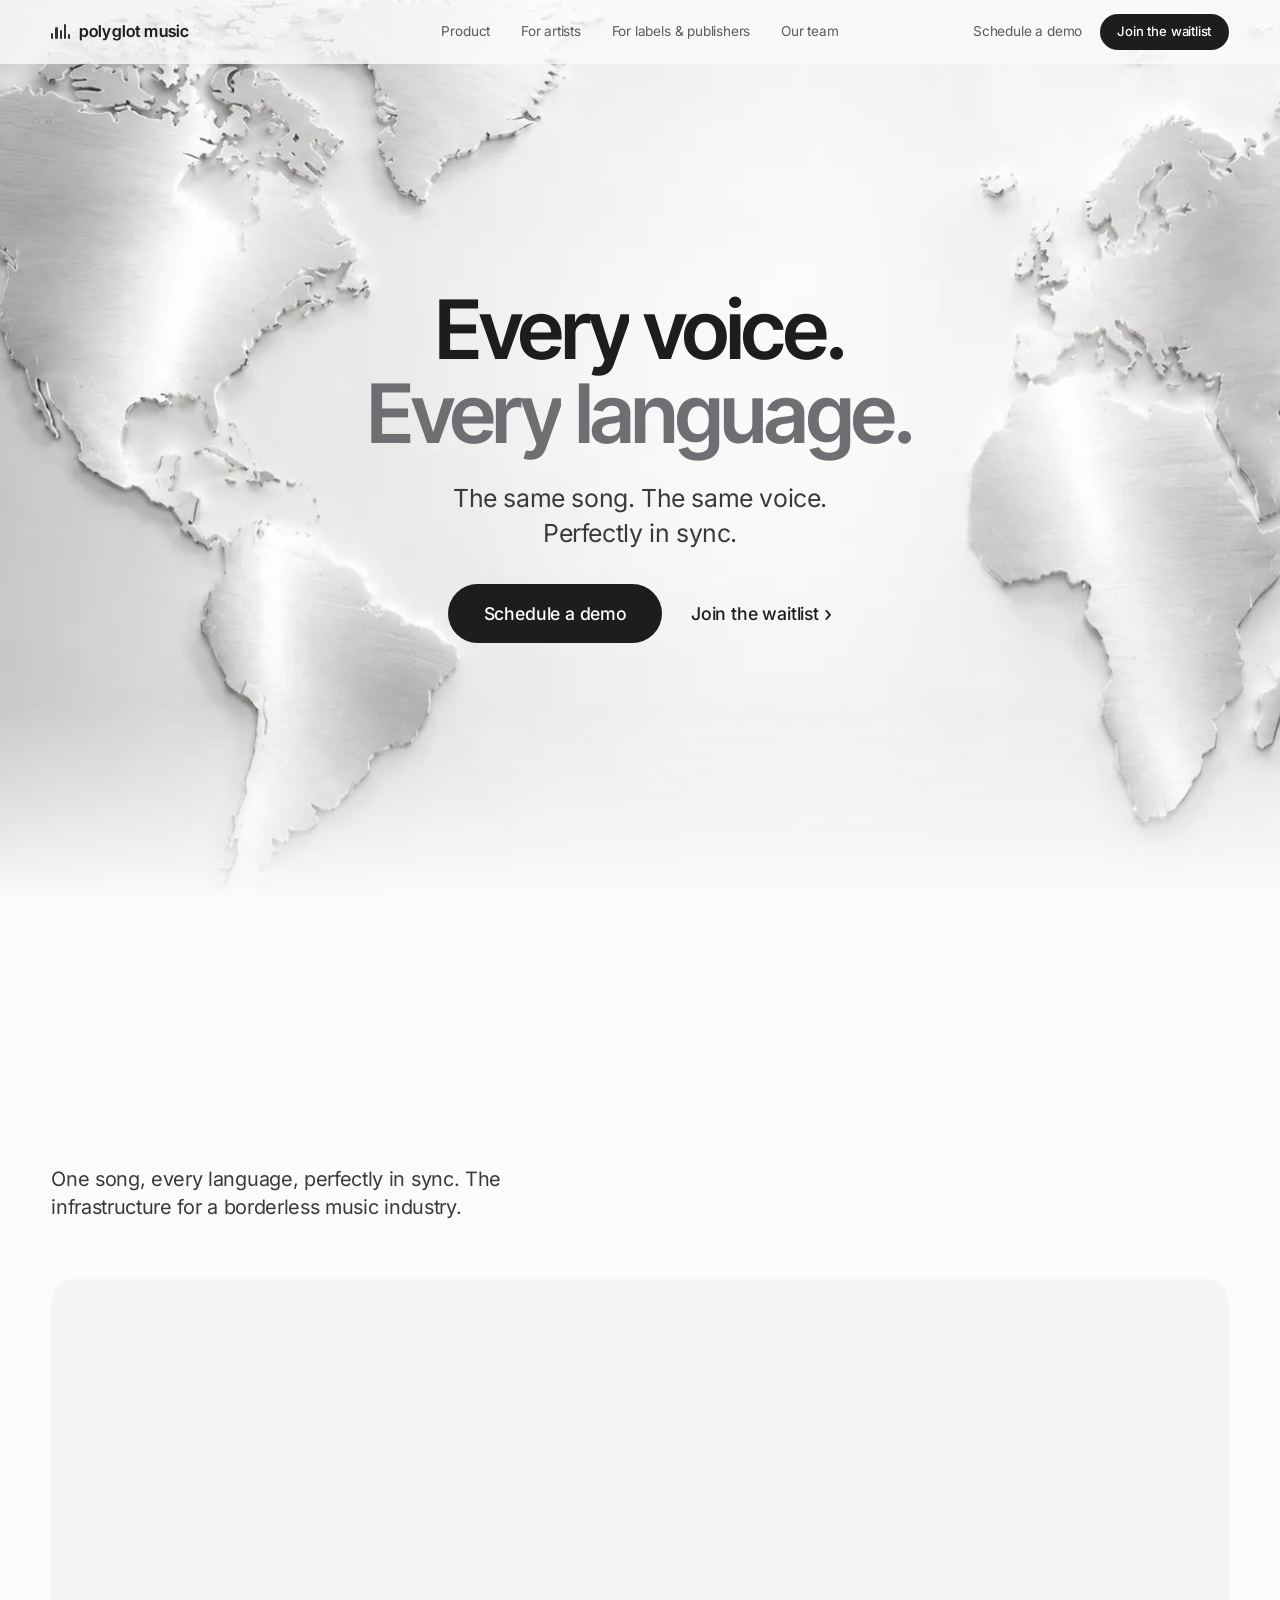
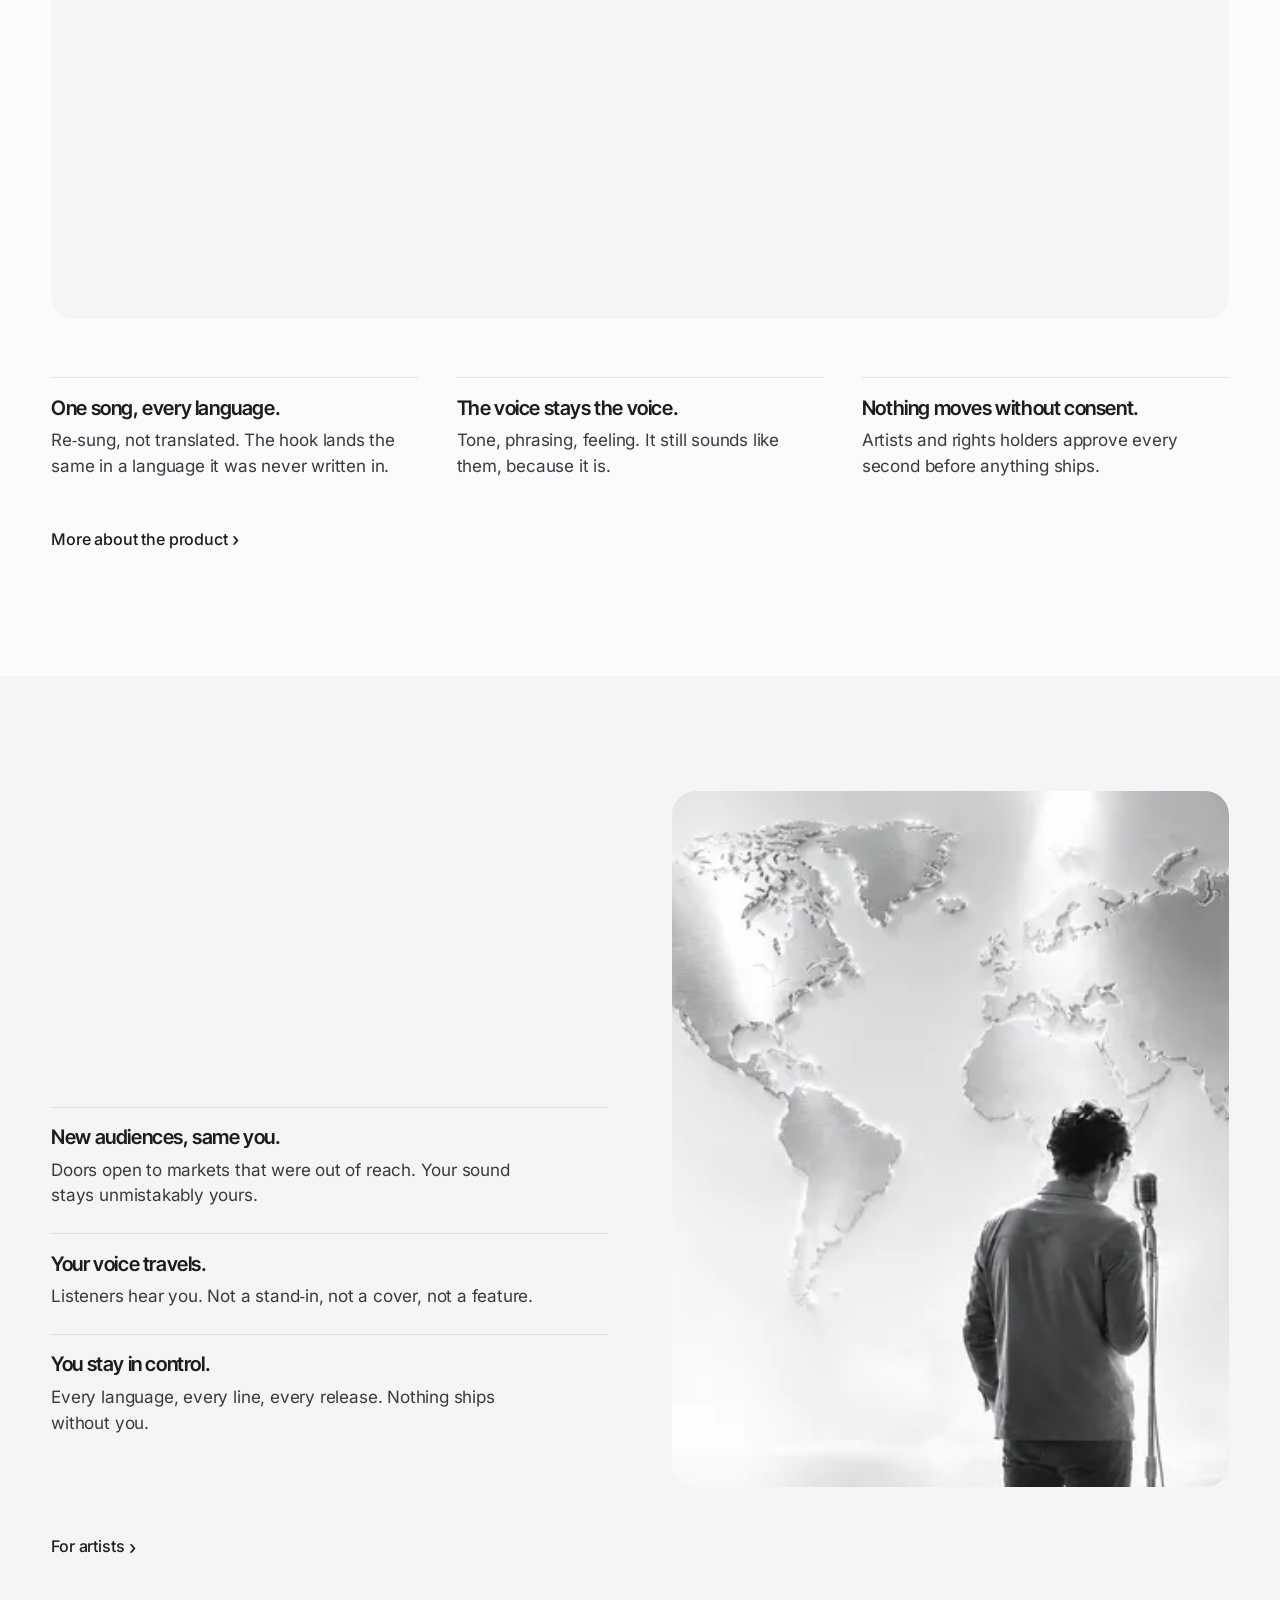
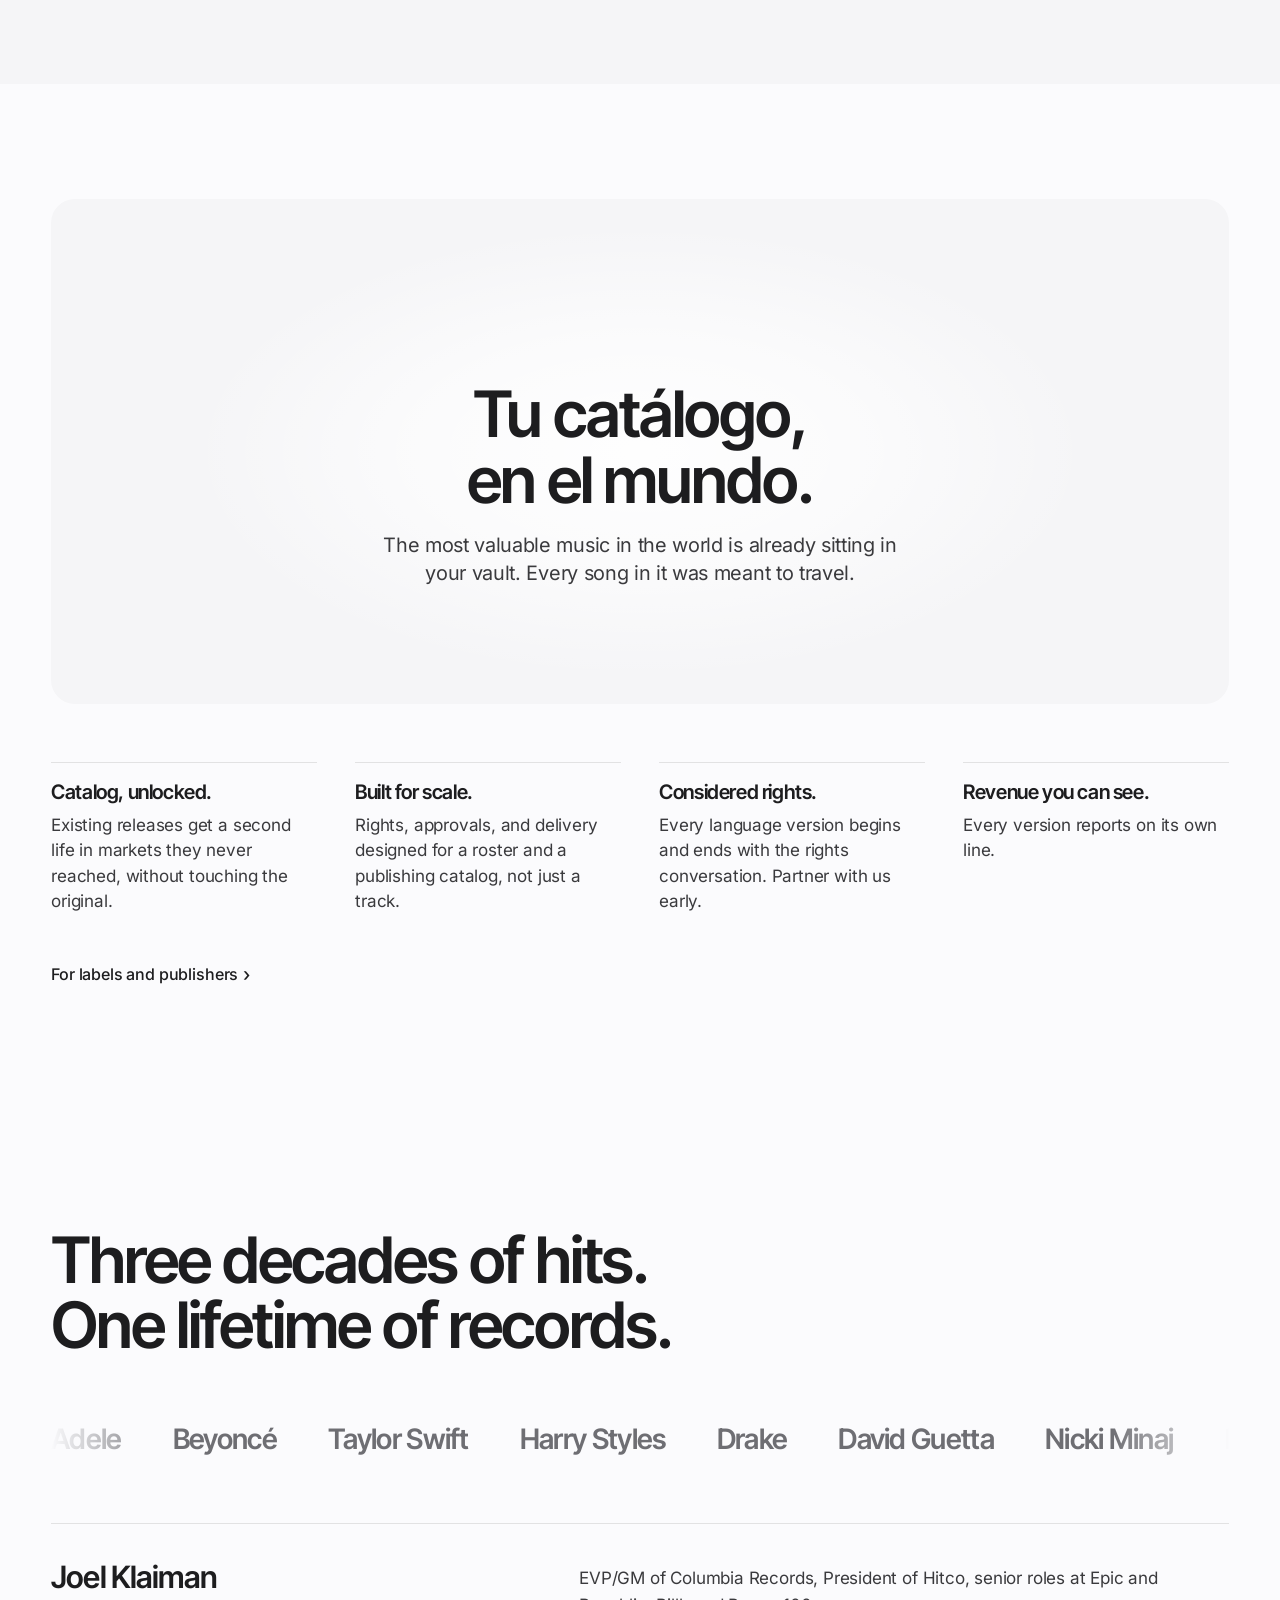
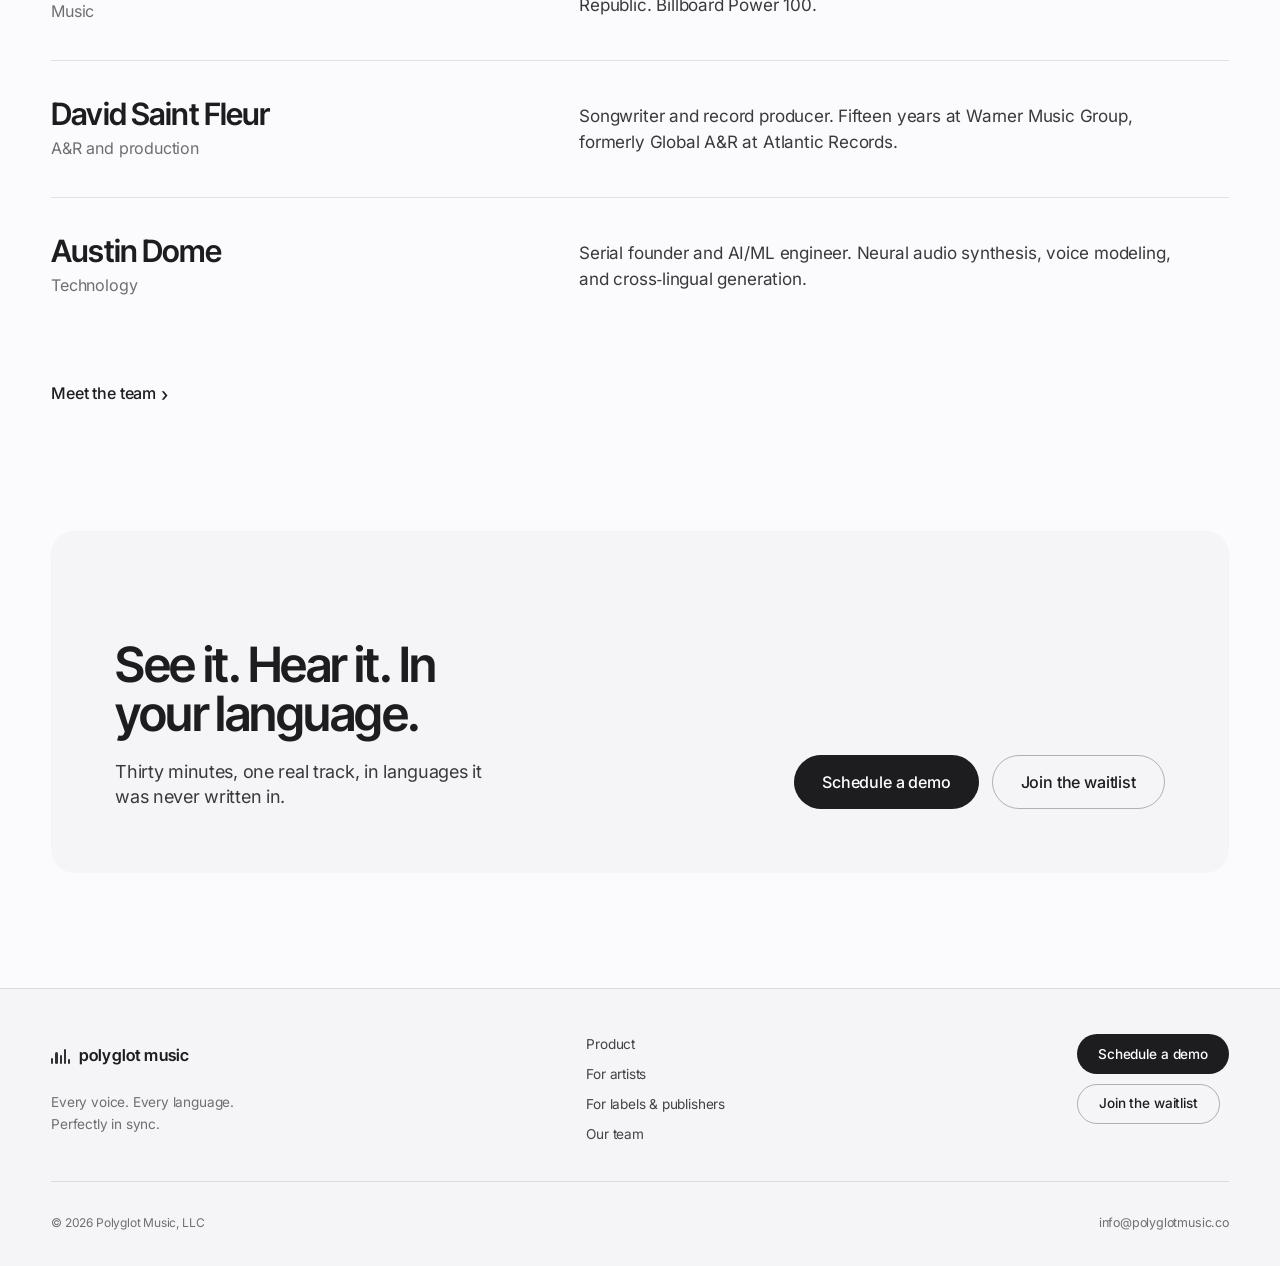
==== index.html @ 233d8181 "Polyglot Music website build Co-Authored-By: Claude Opus 5.5 <noreply@anthropic.com> Claude-Session:" ====
<!DOCTYPE html><html lang="en"><head><meta charset="UTF-8"><meta name="viewport" content="width=device-width, initial-scale=1.0, viewport-fit=cover"><title>Polyglot Music | Songs in Every Language, in the Original Voice</title><meta name="description" content="Polyglot Music creates new-language versions of songs, sung in the artist's own voice and in sync with the original. For artists, labels and publishers."><meta name="robots" content="index, follow, max-image-preview:large"><link rel="canonical" href="https://www.polyglotmusic.co/"><meta property="og:type" content="website"><meta property="og:site_name" content="Polyglot Music"><meta property="og:locale" content="en_US"><meta property="og:title" content="Polyglot Music"><meta property="og:description" content="Every voice. Every language. Perfectly in sync."><meta property="og:url" content="https://www.polyglotmusic.co/"><meta property="og:image" content="https://www.polyglotmusic.co/og-image.png"><meta property="og:image:width" content="1200"><meta property="og:image:height" content="630"><meta property="og:image:alt" content="Polyglot Music. Every voice. Every language. Perfectly in sync."><meta name="twitter:card" content="summary_large_image"><meta name="twitter:title" content="Polyglot Music"><meta name="twitter:description" content="Every voice. Every language. Perfectly in sync."><meta name="twitter:image" content="https://www.polyglotmusic.co/og-image.png"><script type="application/ld+json">{"@context":"https://schema.org","@graph":[{"@type":"Organization","@id":"https://www.polyglotmusic.co/#org","name":"Polyglot Music","alternateName":["Polyglot","Polyglot Music, LLC"],"url":"https://www.polyglotmusic.co/","logo":"https://www.polyglotmusic.co/icon-512.png","image":"https://www.polyglotmusic.co/og-image.png","email":"info@polyglotmusic.co","slogan":"Every voice. Every language. Perfectly in sync.","description":"Polyglot Music creates new-language versions of songs, sung in the artist's own voice and in sync with the original recording, for artists, labels and publishers.","knowsAbout":["music localization","multilingual music","song translation","cross-lingual singing","music dubbing"],"founder":[{"@type":"Person","name":"Austin Dome"},{"@type":"Person","name":"David Saint Fleur"},{"@type":"Person","name":"Joel Klaiman"}],"contactPoint":{"@type":"ContactPoint","contactType":"sales","email":"info@polyglotmusic.co","url":"https://www.polyglotmusic.co/demo.html"}},{"@type":"WebSite","@id":"https://www.polyglotmusic.co/#website","url":"https://www.polyglotmusic.co/","name":"Polyglot Music","publisher":{"@id":"https://www.polyglotmusic.co/#org"},"inLanguage":"en"}]}</script><meta name="theme-color" content="#fbfbfd"><meta name="apple-mobile-web-app-title" content="Polyglot"><meta name="format-detection" content="telephone=no"><link rel="apple-touch-icon" sizes="180x180" href="/apple-touch-icon.png?v=2"><link rel="icon" href="/favicon.ico?v=2" sizes="48x48"><link rel="icon" type="image/png" sizes="48x48" href="/favicon-48x48.png?v=2"><link rel="icon" type="image/png" sizes="32x32" href="/favicon-32x32.png?v=2"><link rel="icon" type="image/png" sizes="16x16" href="/favicon-16x16.png?v=2"><link rel="icon" type="image/svg+xml" href="/favicon.svg?v=2"><link rel="manifest" href="/site.webmanifest?v=2"><script>document.documentElement.classList.add('js');</script><link rel="stylesheet" href="/assets/Base.DXqCZZs2.css"><style>.proof[data-astro-cid-kur57igv] .wrap[data-astro-cid-kur57igv]{gap:var(--s-block);display:grid}.ticker[data-astro-cid-kur57igv]{padding:.2rem 0;overflow:hidden;-webkit-mask-image:linear-gradient(90deg,#0000,#000 10% 90%,#0000);mask-image:linear-gradient(90deg,#0000,#000 10% 90%,#0000)}.track[data-astro-cid-kur57igv]{gap:clamp(2rem,4vw,3.5rem);width:max-content;animation:80s linear infinite scroll;display:flex}.track[data-astro-cid-kur57igv] span[data-astro-cid-kur57igv]{font-family:var(--font-display);letter-spacing:-.025em;color:var(--color-muted);white-space:nowrap;font-size:clamp(1.3rem,2.2vw,1.9rem);font-weight:600}@keyframes scroll{to{transform:translate(-50%)}}.roster[data-astro-cid-kur57igv]{gap:0;display:grid}.roster[data-astro-cid-kur57igv] li[data-astro-cid-kur57igv]{border-top:1px solid var(--color-line);grid-template-columns:minmax(0,5fr) minmax(0,7fr);gap:1rem clamp(2rem,5vw,5rem);padding:clamp(1.5rem,3vw,2.25rem) 0;display:grid}.roster[data-astro-cid-kur57igv] h3[data-astro-cid-kur57igv]{font-family:var(--font-display);letter-spacing:-.028em;font-size:clamp(1.5rem,2.4vw,2rem);font-weight:600;line-height:1.1}.role[data-astro-cid-kur57igv]{color:var(--color-muted);margin-top:.35rem;font-size:1rem;display:block}.roster[data-astro-cid-kur57igv] p[data-astro-cid-kur57igv]{color:var(--color-body);align-self:center;max-width:56ch;font-size:1.0625rem;line-height:1.55}.more[data-astro-cid-kur57igv]{margin-top:calc(var(--s-group) * -1)}@media (width>=110rem){.roster[data-astro-cid-kur57igv] h3[data-astro-cid-kur57igv]{font-size:2.4rem}.roster[data-astro-cid-kur57igv] p[data-astro-cid-kur57igv]{max-width:60ch;font-size:1.25rem}.role[data-astro-cid-kur57igv]{font-size:1.1rem}}@media (width<=47.99rem){.roster[data-astro-cid-kur57igv] li[data-astro-cid-kur57igv]{grid-template-columns:1fr;gap:.6rem;padding:1.4rem 0}}@media (prefers-reduced-motion:reduce){.track[data-astro-cid-kur57igv]{flex-wrap:wrap;row-gap:.4rem;width:auto;animation:none}.ticker[data-astro-cid-kur57igv]{-webkit-mask-image:none;mask-image:none}}
.hero[data-astro-cid-ge2uvauf]{min-height:100svh;margin-top:calc(var(--nav) * -1);padding:calc(var(--nav) + 2rem) var(--gutter) 4rem;place-items:center;display:grid;position:relative;overflow:hidden}.plate[data-astro-cid-ge2uvauf]{z-index:0;width:134%;position:absolute;top:0;bottom:0;left:-2.2%}.hero[data-astro-cid-ge2uvauf]:after{content:"";z-index:1;pointer-events:none;background:linear-gradient(to top,var(--color-bg),transparent);height:22%;position:absolute;bottom:0;left:0;right:0}.copy[data-astro-cid-ge2uvauf]{z-index:2;text-align:center;width:min(52rem,100%);position:relative}.display[data-astro-cid-ge2uvauf]{letter-spacing:-.035em;font-size:clamp(2.75rem,min(6.4vw,13vh),6rem);line-height:1.02}.hl[data-astro-cid-ge2uvauf]{display:block}.ln[data-astro-cid-ge2uvauf]{white-space:nowrap;display:block}.ln2[data-astro-cid-ge2uvauf]{color:var(--color-muted)}.tagline[data-astro-cid-ge2uvauf]{letter-spacing:-.016em;max-width:30ch;color:var(--color-body);margin:clamp(1rem,2.8vh,1.6rem) auto 0;font-size:clamp(1.15rem,min(2vw,3.6vh),1.55rem);line-height:1.4}.ctas[data-astro-cid-ge2uvauf]{flex-wrap:wrap;justify-content:center;align-items:center;gap:1rem 1.8rem;margin-top:clamp(1.4rem,3.8vh,2.4rem);display:flex}.ctas[data-astro-cid-ge2uvauf] .btn[data-astro-cid-ge2uvauf]{min-height:54px;padding:1rem 2.2rem;font-size:1.1rem}.ctas[data-astro-cid-ge2uvauf] .link[data-astro-cid-ge2uvauf]{font-size:1.1rem}@media (orientation:landscape) and (width<=73.75rem){.plate[data-astro-cid-ge2uvauf]{width:136%;left:-7.5%}}@media (width>=73.76rem) and (aspect-ratio>=1.85){.plate[data-astro-cid-ge2uvauf]{width:112%;left:-6%}}@media (width>=73.76rem) and (aspect-ratio>=2.2){.plate[data-astro-cid-ge2uvauf]{width:100%;left:0}}@media (width<=63.99rem) and (orientation:portrait){.hero[data-astro-cid-ge2uvauf]{padding-top:calc(var(--nav) + 56.3vw + 1rem);flex-direction:column;justify-content:center;padding-bottom:4rem;display:flex}.plate[data-astro-cid-ge2uvauf]{width:100%;left:0;top:var(--nav);aspect-ratio:1672/941;bottom:auto}.plate[data-astro-cid-ge2uvauf]:after{content:"";background:linear-gradient(to top,var(--color-bg),transparent);height:28%;position:absolute;bottom:-1px;left:0;right:0}.hero[data-astro-cid-ge2uvauf]:after{display:none}.copy[data-astro-cid-ge2uvauf]{width:min(38rem,100%);margin-inline:auto}.ln[data-astro-cid-ge2uvauf]{white-space:normal}.display[data-astro-cid-ge2uvauf]{font-size:clamp(2.5rem,7.5vw,4.4rem)}}@media (width<=47.99rem) and (orientation:portrait){.copy[data-astro-cid-ge2uvauf]{width:min(34rem,100%)}.display[data-astro-cid-ge2uvauf]{font-size:clamp(2.6rem,11.5vw,3.6rem)}.tagline[data-astro-cid-ge2uvauf]{max-width:22ch;font-size:1.15rem}.ctas[data-astro-cid-ge2uvauf]{flex-direction:column;gap:.75rem;width:min(320px,100%);margin-inline:auto}.ctas[data-astro-cid-ge2uvauf] .btn[data-astro-cid-ge2uvauf]{width:100%;font-size:1.05rem}}@media (orientation:landscape) and (height<=35rem) and (width<=63.99rem){.hero[data-astro-cid-ge2uvauf]{min-height:0;padding-bottom:3.5rem}.display[data-astro-cid-ge2uvauf]{font-size:clamp(1.9rem,4.8vw,2.5rem)}.tagline[data-astro-cid-ge2uvauf]{margin-top:.6rem;font-size:1rem}.ctas[data-astro-cid-ge2uvauf]{margin-top:1rem}.ctas[data-astro-cid-ge2uvauf] .btn[data-astro-cid-ge2uvauf]{min-height:40px;padding:.7rem 1.5rem;font-size:.95rem}}
.display[data-astro-cid-wlthrclk]{align-content:end;display:grid}.hl[data-astro-cid-wlthrclk]{display:block}
.photo[data-astro-cid-xjdomtpr]{width:100%;height:100%;display:block}.photo[data-astro-cid-xjdomtpr] img[data-astro-cid-xjdomtpr]{object-fit:cover;object-position:var(--pos,50% 50%);width:100%;height:100%}.statement[data-astro-cid-zx4qcpyt]{gap:var(--s-group);display:grid}.statement[data-astro-cid-zx4qcpyt] .display{align-content:end;margin:0;display:grid}.center[data-astro-cid-zx4qcpyt]{text-align:center;justify-items:center}.center[data-astro-cid-zx4qcpyt] .lede[data-astro-cid-zx4qcpyt]{margin-inline:auto}.cta[data-astro-cid-hwvj6ntz]{padding-top:0}.band[data-astro-cid-hwvj6ntz]{min-height:clamp(300px,38vh,440px);display:grid}.inner[data-astro-cid-hwvj6ntz]{z-index:2;grid-template-columns:minmax(0,7fr) minmax(0,5fr);align-items:end;gap:2rem clamp(2rem,5vw,5rem);padding:clamp(2rem,5vw,4rem);display:grid;position:relative}.text[data-astro-cid-hwvj6ntz]{gap:var(--s-group);display:grid}.inner[data-astro-cid-hwvj6ntz] .display[data-astro-cid-hwvj6ntz]{max-width:14ch;font-size:clamp(2rem,3.8vw,4.2rem)}.inner[data-astro-cid-hwvj6ntz] .lede[data-astro-cid-hwvj6ntz]{max-width:34ch;font-size:clamp(1.05rem,1.4vw,1.6rem)}.ctas[data-astro-cid-hwvj6ntz]{flex-wrap:wrap;justify-content:flex-end;gap:.8rem;display:flex}@media (width<=63.99rem){.band[data-astro-cid-hwvj6ntz]{min-height:0}.inner[data-astro-cid-hwvj6ntz]{grid-template-columns:1fr;align-items:start;padding-top:clamp(3rem,10vw,5rem)}.ctas[data-astro-cid-hwvj6ntz]{justify-content:flex-start}}@media (width<=40rem){.band[data-astro-cid-hwvj6ntz]{min-height:0}.inner[data-astro-cid-hwvj6ntz]{padding:1.75rem 1.4rem}.ctas[data-astro-cid-hwvj6ntz]{flex-direction:column;align-items:stretch}}
.points[data-astro-cid-vnlbk2jm]{grid-template-columns:repeat(var(--cols),minmax(0,1fr));gap:2rem clamp(1.5rem,3vw,3rem);display:grid}.points[data-astro-cid-vnlbk2jm] li[data-astro-cid-vnlbk2jm]{border-top:1px solid var(--color-line);padding-top:1.1rem}.points[data-astro-cid-vnlbk2jm] strong[data-astro-cid-vnlbk2jm]{font-family:var(--font-display);letter-spacing:-.02em;color:var(--color-ink);text-wrap:balance;font-size:1.25rem;font-weight:600;line-height:1.2;display:block}.points[data-astro-cid-vnlbk2jm] p[data-astro-cid-vnlbk2jm]{color:var(--color-body);max-width:34ch;margin-top:.55rem;font-size:1.0625rem;line-height:1.5}.points[data-astro-cid-vnlbk2jm].stack{grid-template-columns:1fr;gap:1.5rem}.points[data-astro-cid-vnlbk2jm].stack p[data-astro-cid-vnlbk2jm]{max-width:44ch}@media (width>=110rem){.points[data-astro-cid-vnlbk2jm] strong[data-astro-cid-vnlbk2jm]{font-size:1.5rem}.points[data-astro-cid-vnlbk2jm] p[data-astro-cid-vnlbk2jm]{max-width:36ch;font-size:1.2rem}.points[data-astro-cid-vnlbk2jm]{gap:2.5rem 3.5rem}}@media (width<=63.99rem){.points[data-astro-cid-vnlbk2jm]{grid-template-columns:repeat(2,minmax(0,1fr))}}@media (width<=40rem){.points[data-astro-cid-vnlbk2jm]{grid-template-columns:1fr;gap:1.4rem}.points[data-astro-cid-vnlbk2jm] strong[data-astro-cid-vnlbk2jm]{font-size:1.15rem}.points[data-astro-cid-vnlbk2jm] p[data-astro-cid-vnlbk2jm]{max-width:none}}.feature[data-astro-cid-7yixq3ox] .wrap[data-astro-cid-7yixq3ox]{gap:var(--s-block);display:grid}.media[data-astro-cid-7yixq3ox]{aspect-ratio:16/9;width:100%;max-height:640px}.more[data-astro-cid-7yixq3ox]{margin-top:calc(var(--s-group) * -1)}.split[data-astro-cid-7yixq3ox] .grid[data-astro-cid-7yixq3ox]{grid-template-columns:minmax(0,1fr) minmax(0,1fr);align-items:center;gap:clamp(2rem,5vw,5rem);display:grid}.split[data-astro-cid-7yixq3ox] .copy[data-astro-cid-7yixq3ox]{gap:var(--s-block);display:grid}.split[data-astro-cid-7yixq3ox] .media[data-astro-cid-7yixq3ox]{aspect-ratio:4/5;justify-self:end;width:min(100%,560px);max-height:none}.corridor[data-astro-cid-7yixq3ox] .stage[data-astro-cid-7yixq3ox]{position:relative}.corridor[data-astro-cid-7yixq3ox] .media[data-astro-cid-7yixq3ox]{aspect-ratio:21/9;max-height:560px}.corridor[data-astro-cid-7yixq3ox] .over[data-astro-cid-7yixq3ox]{z-index:2;padding:2rem var(--gutter);place-items:center;display:grid;position:absolute;inset:0}.corridor[data-astro-cid-7yixq3ox] .over[data-astro-cid-7yixq3ox]>.statement{width:min(44rem,100%);position:relative}.corridor[data-astro-cid-7yixq3ox] .over[data-astro-cid-7yixq3ox]>.statement:before{content:"";z-index:-1;pointer-events:none;background:radial-gradient(closest-side,#ffffffeb,#fff9 50%,#fff0);border-radius:50%;position:absolute;inset:-34% -14%}.corridor[data-astro-cid-7yixq3ox] .over[data-astro-cid-7yixq3ox] .lede{color:var(--color-body)}@media (width<=63.99rem){.split[data-astro-cid-7yixq3ox] .grid[data-astro-cid-7yixq3ox]{grid-template-columns:1fr}.split[data-astro-cid-7yixq3ox] .media[data-astro-cid-7yixq3ox]{aspect-ratio:16/10;order:-1;justify-self:stretch;width:100%}.corridor[data-astro-cid-7yixq3ox] .stage[data-astro-cid-7yixq3ox]{gap:var(--s-block);display:grid}.corridor[data-astro-cid-7yixq3ox] .media[data-astro-cid-7yixq3ox]{aspect-ratio:16/9}.corridor[data-astro-cid-7yixq3ox] .over[data-astro-cid-7yixq3ox]{padding:0;display:block;position:static}.corridor[data-astro-cid-7yixq3ox] .over[data-astro-cid-7yixq3ox]>.statement{text-align:left;justify-items:start;width:auto}.corridor[data-astro-cid-7yixq3ox] .over[data-astro-cid-7yixq3ox]>.statement:before{display:none}.corridor[data-astro-cid-7yixq3ox] .over[data-astro-cid-7yixq3ox] .lede{margin-inline:0}}@media (width<=47.99rem) and (orientation:portrait){.media[data-astro-cid-7yixq3ox]{aspect-ratio:4/5;max-height:70svh}.split[data-astro-cid-7yixq3ox] .media[data-astro-cid-7yixq3ox],.corridor[data-astro-cid-7yixq3ox] .media[data-astro-cid-7yixq3ox]{aspect-ratio:4/5}}@media (orientation:landscape) and (height<=35rem) and (width<=63.99rem){.media[data-astro-cid-7yixq3ox]{aspect-ratio:16/8;max-height:none}}
</style></head><body class="home"><a class="skip" href="#main">Skip to content</a><header class="topbar" data-astro-cid-wpvy4v7s><a class="brand beat" href="/" data-astro-cid-6bctqxxv><span class="eq" aria-hidden="true" data-astro-cid-6bctqxxv><i data-astro-cid-6bctqxxv></i><i data-astro-cid-6bctqxxv></i><i data-astro-cid-6bctqxxv></i><i data-astro-cid-6bctqxxv></i><i data-astro-cid-6bctqxxv></i></span>polyglot music</a><nav class="mainnav" aria-label="Primary" data-astro-cid-wpvy4v7s><a href="/product.html" data-astro-cid-wpvy4v7s>Product</a><a href="/for-artists.html" data-astro-cid-wpvy4v7s>For artists</a><a href="/for-labels.html" data-astro-cid-wpvy4v7s>For labels &amp; publishers</a><a href="/team.html" data-astro-cid-wpvy4v7s>Our team</a></nav><div class="actions" data-astro-cid-wpvy4v7s><a href="/demo.html" class="navdemo" data-astro-cid-wpvy4v7s>Schedule a demo</a><a href="/waitlist.html" class="pill" data-astro-cid-wpvy4v7s>Join the waitlist</a><button class="toggle" aria-expanded="false" aria-controls="mobilemenu" aria-label="Open menu" data-astro-cid-wpvy4v7s><span data-astro-cid-wpvy4v7s></span><span data-astro-cid-wpvy4v7s></span></button></div></header><div class="menu" id="mobilemenu" hidden data-astro-cid-wpvy4v7s><div class="menu-top" data-astro-cid-wpvy4v7s><a class="brand" href="/" data-astro-cid-6bctqxxv><span class="eq" aria-hidden="true" data-astro-cid-6bctqxxv><i data-astro-cid-6bctqxxv></i><i data-astro-cid-6bctqxxv></i><i data-astro-cid-6bctqxxv></i><i data-astro-cid-6bctqxxv></i><i data-astro-cid-6bctqxxv></i></span>polyglot music</a><button class="close" aria-label="Close menu" data-astro-cid-wpvy4v7s><span data-astro-cid-wpvy4v7s></span><span data-astro-cid-wpvy4v7s></span></button></div><a href="/product.html" data-astro-cid-wpvy4v7s>Product</a><a href="/for-artists.html" data-astro-cid-wpvy4v7s>For artists</a><a href="/for-labels.html" data-astro-cid-wpvy4v7s>For labels &amp; publishers</a><a href="/team.html" data-astro-cid-wpvy4v7s>Our team</a><a class="cta primary" href="/demo.html" data-astro-cid-wpvy4v7s>Schedule a demo</a><a class="cta ghost" href="/waitlist.html" data-astro-cid-wpvy4v7s>Join the waitlist</a></div><main id="main"><section class="hero" id="top" data-astro-cid-ge2uvauf><div class="plate" data-astro-cid-ge2uvauf><picture class="photo" data-astro-cid-xjdomtpr><source srcset="/assets/home-wide.Dy7pi8W2_ib2zL.webp 720w, /assets/home-wide.Dy7pi8W2_ThhFt.webp 1100w, /assets/home-wide.Dy7pi8W2_X02bP.webp 1672w" sizes="(max-width: 63.99rem) and (orientation: portrait) 100vw, 134vw" type="image/webp" data-astro-cid-xjdomtpr><img src="/assets/home-wide.Dy7pi8W2_X02bP.webp" alt width="1672" height="941" loading="eager" fetchpriority="high" decoding="async" data-astro-cid-xjdomtpr></picture></div><div class="sheen" aria-hidden="true" data-astro-cid-ge2uvauf></div><div class="copy" data-astro-cid-ge2uvauf><h1 class="display" data-astro-cid-ge2uvauf><span class="vh" data-astro-cid-ge2uvauf>Every voice. Every language.</span><span class="hl" aria-hidden="true" data-astro-cid-ge2uvauf><span class="ln" data-astro-cid-ge2uvauf><span class="w" data-astro-cid-ge2uvauf><i style="--d:.18s" data-astro-cid-ge2uvauf>Every</i></span> <span class="w" data-astro-cid-ge2uvauf><i style="--d:.26s" data-astro-cid-ge2uvauf>voice.</i></span></span><span class="ln ln2" lang="en" data-roll="{&quot;langs&quot;:[[&quot;en&quot;,[&quot;Every&quot;,&quot;language.&quot;]],[&quot;es&quot;,[&quot;Cada&quot;,&quot;idioma.&quot;]],[&quot;fr&quot;,[&quot;Chaque&quot;,&quot;langue.&quot;]],[&quot;pt&quot;,[&quot;Toda&quot;,&quot;língua.&quot;]],[&quot;ja&quot;,[&quot;すべての言語。&quot;]],[&quot;ko&quot;,[&quot;모든&quot;,&quot;언어.&quot;]]],&quot;br&quot;:null,&quot;dim&quot;:-1}" data-loop data-astro-cid-ge2uvauf><span class="w" data-astro-cid-ge2uvauf><i style="--d:.36s" data-astro-cid-ge2uvauf>Every</i></span> <span class="w" data-astro-cid-ge2uvauf><i style="--d:.44s" data-astro-cid-ge2uvauf>language.</i></span></span></span></h1><p class="tagline rise" style="--d:.58s" data-astro-cid-ge2uvauf>The same song. The same voice. Perfectly in sync.</p><div class="ctas rise" style="--d:.72s" data-astro-cid-ge2uvauf><a class="btn" href="/demo.html" data-astro-cid-ge2uvauf>Schedule a demo</a><a class="link" href="/waitlist.html" data-astro-cid-ge2uvauf>Join the waitlist <span class="chev" data-astro-cid-ge2uvauf>&#8250;</span></a></div></div></section><section class="section feature wide" id="product" data-astro-cid-7yixq3ox><div class="wrap" data-astro-cid-7yixq3ox><div class="statement" data-astro-cid-zx4qcpyt><h2 data-astro-cid-wlthrclk="true" class="display h2"><span class="vh" data-astro-cid-wlthrclk>Music without borders.</span><span class="hl" aria-hidden="true" data-roll="{&quot;langs&quot;:[[&quot;es&quot;,[&quot;Música&quot;,&quot;sin&quot;,&quot;fronteras.&quot;]],[&quot;fr&quot;,[&quot;Musique&quot;,&quot;sans&quot;,&quot;frontières.&quot;]],[&quot;en&quot;,[&quot;Music&quot;,&quot;without&quot;,&quot;borders.&quot;]]],&quot;br&quot;:1,&quot;dim&quot;:-1}" data-astro-cid-wlthrclk><span class="w" data-astro-cid-wlthrclk><i style="--d:0.16s" data-astro-cid-wlthrclk>Music</i></span> <span class="w" data-astro-cid-wlthrclk><i style="--d:0.24s" data-astro-cid-wlthrclk>without</i></span><br data-astro-cid-wlthrclk><span class="w" data-astro-cid-wlthrclk><i style="--d:0.32s" data-astro-cid-wlthrclk>borders.</i></span> </span></h2><p class="lede rv" style="--i:1" data-astro-cid-zx4qcpyt>One song, every language, perfectly in sync. The infrastructure for a borderless music industry.</p></div><div class="tile media rv" style="--i:2" data-astro-cid-7yixq3ox><picture class="photo" data-astro-cid-xjdomtpr><source media="(max-width: 47.99rem) and (orientation: portrait)" srcset="/assets/product-tall.Dk-mOfxC_Z1a6rrw.webp 480w, /assets/product-tall.Dk-mOfxC_ZKoCes.webp 752w" sizes="100vw" type="image/webp" data-astro-cid-xjdomtpr><source srcset="/assets/product-wide.DwtpSkvz_sEl3I.webp 720w, /assets/product-wide.DwtpSkvz_Z1aBG9D.webp 1100w, /assets/product-wide.DwtpSkvz_11q5Fw.webp 1672w" sizes="(min-width: 80rem) 1200px, 100vw" type="image/webp" data-astro-cid-xjdomtpr><img src="/assets/product-wide.DwtpSkvz_11q5Fw.webp" alt="A silver mixing console beneath a brushed-metal world map" width="1672" height="941" loading="lazy" decoding="async" style="--pos:50% 30%" data-astro-cid-xjdomtpr></picture></div><ul class="points" style="--cols:3" data-astro-cid-vnlbk2jm><li class="rv" style="--i:3" data-astro-cid-vnlbk2jm><strong data-astro-cid-vnlbk2jm>One song, every language.</strong><p data-astro-cid-vnlbk2jm>Re&#8209;sung, not translated. The hook lands the same in a language it was never written in.</p></li><li class="rv" style="--i:4" data-astro-cid-vnlbk2jm><strong data-astro-cid-vnlbk2jm>The voice stays the voice.</strong><p data-astro-cid-vnlbk2jm>Tone, phrasing, feeling. It still sounds like them, because it is.</p></li><li class="rv" style="--i:5" data-astro-cid-vnlbk2jm><strong data-astro-cid-vnlbk2jm>Nothing moves without consent.</strong><p data-astro-cid-vnlbk2jm>Artists and rights holders approve every second before anything ships.</p></li></ul><p class="more rv" style="--i:6" data-astro-cid-7yixq3ox><a class="link" href="/product.html" data-astro-cid-7yixq3ox>More about the product <span class="chev" data-astro-cid-7yixq3ox>&#8250;</span></a></p></div></section><section class="section feature split tinted" id="artists" data-astro-cid-7yixq3ox><div class="wrap" data-astro-cid-7yixq3ox><div class="grid" data-astro-cid-7yixq3ox><div class="copy" data-astro-cid-7yixq3ox><div class="statement" data-astro-cid-zx4qcpyt><h2 data-astro-cid-wlthrclk="true" class="display h2"><span class="vh" data-astro-cid-wlthrclk>Your song, everywhere.</span><span class="hl" aria-hidden="true" data-roll="{&quot;langs&quot;:[[&quot;es&quot;,[&quot;Tu&quot;,&quot;canción,&quot;,&quot;en todas partes.&quot;]],[&quot;fr&quot;,[&quot;Ta&quot;,&quot;chanson,&quot;,&quot;partout.&quot;]],[&quot;en&quot;,[&quot;Your&quot;,&quot;song,&quot;,&quot;everywhere.&quot;]]],&quot;br&quot;:1,&quot;dim&quot;:-1}" data-astro-cid-wlthrclk><span class="w" data-astro-cid-wlthrclk><i style="--d:0.16s" data-astro-cid-wlthrclk>Your</i></span> <span class="w" data-astro-cid-wlthrclk><i style="--d:0.24s" data-astro-cid-wlthrclk>song,</i></span><br data-astro-cid-wlthrclk><span class="w" data-astro-cid-wlthrclk><i style="--d:0.32s" data-astro-cid-wlthrclk>everywhere.</i></span> </span></h2><p class="lede rv" style="--i:1" data-astro-cid-zx4qcpyt>You already wrote the song someone in S&atilde;o Paulo, Tokyo, or Paris will love. We help it arrive.</p></div><ul class="points stack" style="--cols:3" data-astro-cid-vnlbk2jm><li class="rv" style="--i:2" data-astro-cid-vnlbk2jm><strong data-astro-cid-vnlbk2jm>New audiences, same you.</strong><p data-astro-cid-vnlbk2jm>Doors open to markets that were out of reach. Your sound stays unmistakably yours.</p></li><li class="rv" style="--i:3" data-astro-cid-vnlbk2jm><strong data-astro-cid-vnlbk2jm>Your voice travels.</strong><p data-astro-cid-vnlbk2jm>Listeners hear you. Not a stand&#8209;in, not a cover, not a feature.</p></li><li class="rv" style="--i:4" data-astro-cid-vnlbk2jm><strong data-astro-cid-vnlbk2jm>You stay in control.</strong><p data-astro-cid-vnlbk2jm>Every language, every line, every release. Nothing ships without you.</p></li></ul></div><div class="tile media rv" style="--i:1" data-astro-cid-7yixq3ox><picture class="photo" data-astro-cid-xjdomtpr><source media="(max-width: 47.99rem) and (orientation: portrait)" srcset="/assets/artists-tall.DvyXCyPp_Z1dagvz.webp 480w, /assets/artists-tall.DvyXCyPp_ZNsriv.webp 752w" sizes="100vw" type="image/webp" data-astro-cid-xjdomtpr><source srcset="/assets/artists-wide.VFdLnQL2_2EPS4.webp 720w, /assets/artists-wide.VFdLnQL2_ReoRP.webp 1100w, /assets/artists-wide.VFdLnQL2_Z20TW5V.webp 1672w" sizes="(min-width: 64rem) 560px, 100vw" type="image/webp" data-astro-cid-xjdomtpr><img src="/assets/artists-wide.VFdLnQL2_Z20TW5V.webp" alt="A singer at a vintage microphone before a brushed-metal world map" width="1672" height="941" loading="lazy" decoding="async" style="--pos:50% 70%" data-astro-cid-xjdomtpr></picture></div></div><p class="more rv" style="--i:6" data-astro-cid-7yixq3ox><a class="link" href="/for-artists.html" data-astro-cid-7yixq3ox>For artists <span class="chev" data-astro-cid-7yixq3ox>&#8250;</span></a></p></div></section><section class="section feature corridor" id="labels" data-astro-cid-7yixq3ox><div class="wrap" data-astro-cid-7yixq3ox><div class="stage" data-astro-cid-7yixq3ox><div class="tile media rv" style="--i:0" data-astro-cid-7yixq3ox><picture class="photo" data-astro-cid-xjdomtpr><source media="(max-width: 47.99rem) and (orientation: portrait)" srcset="/assets/labels-tall.CMsNOS4-_1BmO2M.webp 480w, /assets/labels-tall.CMsNOS4-_ZaMwcD.webp 752w" sizes="100vw" type="image/webp" data-astro-cid-xjdomtpr><source srcset="/assets/labels-wide.Ddnazy7Y_2cO0o5.webp 720w, /assets/labels-wide.Ddnazy7Y_ZqbBXU.webp 1100w, /assets/labels-wide.Ddnazy7Y_1PiwnK.webp 1672w" sizes="(min-width: 80rem) 1200px, 100vw" type="image/webp" data-astro-cid-xjdomtpr><img src="/assets/labels-wide.Ddnazy7Y_1PiwnK.webp" alt="An archive of records and master tapes receding toward the light, beneath a brushed-metal world map" width="1672" height="941" loading="lazy" decoding="async" style="--pos:50% 40%" data-astro-cid-xjdomtpr></picture></div><div class="over" data-astro-cid-7yixq3ox><div class="statement center" data-astro-cid-zx4qcpyt><h2 data-astro-cid-wlthrclk="true" class="display h2"><span class="vh" data-astro-cid-wlthrclk>Your catalog, worldwide.</span><span class="hl" aria-hidden="true" data-roll="{&quot;langs&quot;:[[&quot;es&quot;,[&quot;Tu&quot;,&quot;catálogo,&quot;,&quot;en el mundo.&quot;]],[&quot;fr&quot;,[&quot;Ton&quot;,&quot;catalogue,&quot;,&quot;partout.&quot;]],[&quot;en&quot;,[&quot;Your&quot;,&quot;catalog,&quot;,&quot;worldwide.&quot;]]],&quot;br&quot;:1,&quot;dim&quot;:-1}" data-astro-cid-wlthrclk><span class="w" data-astro-cid-wlthrclk><i style="--d:0.16s" data-astro-cid-wlthrclk>Your</i></span> <span class="w" data-astro-cid-wlthrclk><i style="--d:0.24s" data-astro-cid-wlthrclk>catalog,</i></span><br data-astro-cid-wlthrclk><span class="w" data-astro-cid-wlthrclk><i style="--d:0.32s" data-astro-cid-wlthrclk>worldwide.</i></span> </span></h2><p class="lede rv" style="--i:1" data-astro-cid-zx4qcpyt>The most valuable music in the world is already sitting in your vault. Every song in it was meant to travel.</p></div></div></div><ul class="points" style="--cols:4" data-astro-cid-vnlbk2jm><li class="rv" style="--i:2" data-astro-cid-vnlbk2jm><strong data-astro-cid-vnlbk2jm>Catalog, unlocked.</strong><p data-astro-cid-vnlbk2jm>Existing releases get a second life in markets they never reached, without touching the original.</p></li><li class="rv" style="--i:3" data-astro-cid-vnlbk2jm><strong data-astro-cid-vnlbk2jm>Built for scale.</strong><p data-astro-cid-vnlbk2jm>Rights, approvals, and delivery designed for a roster and a publishing catalog, not just a track.</p></li><li class="rv" style="--i:4" data-astro-cid-vnlbk2jm><strong data-astro-cid-vnlbk2jm>Considered rights.</strong><p data-astro-cid-vnlbk2jm>Every language version begins and ends with the rights conversation. Partner with us early.</p></li><li class="rv" style="--i:5" data-astro-cid-vnlbk2jm><strong data-astro-cid-vnlbk2jm>Revenue you can see.</strong><p data-astro-cid-vnlbk2jm>Every version reports on its own line.</p></li></ul><p class="more rv" style="--i:6" data-astro-cid-7yixq3ox><a class="link" href="/for-labels.html" data-astro-cid-7yixq3ox>For labels and publishers <span class="chev" data-astro-cid-7yixq3ox>&#8250;</span></a></p></div></section><section class="section proof" id="team" aria-labelledby="proof-h" data-astro-cid-kur57igv><div class="wrap" data-astro-cid-kur57igv><h2 class="display h2 rv" id="proof-h" style="--i:0" data-astro-cid-kur57igv="true">Three decades of hits. One lifetime of records.</h2><div class="ticker rv" style="--i:1" aria-hidden="true" data-astro-cid-kur57igv><div class="track" data-astro-cid-kur57igv><span data-astro-cid-kur57igv>Adele</span><span data-astro-cid-kur57igv>Beyoncé</span><span data-astro-cid-kur57igv>Taylor Swift</span><span data-astro-cid-kur57igv>Harry Styles</span><span data-astro-cid-kur57igv>Drake</span><span data-astro-cid-kur57igv>David Guetta</span><span data-astro-cid-kur57igv>Nicki Minaj</span><span data-astro-cid-kur57igv>Dolly Parton</span><span data-astro-cid-kur57igv>Columbia Records</span><span data-astro-cid-kur57igv>Atlantic Records</span><span data-astro-cid-kur57igv>Warner Music Group</span><span data-astro-cid-kur57igv>Epic Records</span><span data-astro-cid-kur57igv>Republic Records</span><span data-astro-cid-kur57igv>Hitco</span><span data-astro-cid-kur57igv>Adele</span><span data-astro-cid-kur57igv>Beyoncé</span><span data-astro-cid-kur57igv>Taylor Swift</span><span data-astro-cid-kur57igv>Harry Styles</span><span data-astro-cid-kur57igv>Drake</span><span data-astro-cid-kur57igv>David Guetta</span><span data-astro-cid-kur57igv>Nicki Minaj</span><span data-astro-cid-kur57igv>Dolly Parton</span><span data-astro-cid-kur57igv>Columbia Records</span><span data-astro-cid-kur57igv>Atlantic Records</span><span data-astro-cid-kur57igv>Warner Music Group</span><span data-astro-cid-kur57igv>Epic Records</span><span data-astro-cid-kur57igv>Republic Records</span><span data-astro-cid-kur57igv>Hitco</span></div></div><ul class="roster" data-astro-cid-kur57igv><li class="rv" style="--i:2" data-astro-cid-kur57igv><div class="who" data-astro-cid-kur57igv><h3 data-astro-cid-kur57igv>Joel Klaiman</h3><span class="role" data-astro-cid-kur57igv>Music</span></div><p data-astro-cid-kur57igv>EVP/GM of Columbia Records, President of Hitco, senior roles at Epic and Republic. Billboard Power 100.</p></li><li class="rv" style="--i:3" data-astro-cid-kur57igv><div class="who" data-astro-cid-kur57igv><h3 data-astro-cid-kur57igv>David Saint Fleur</h3><span class="role" data-astro-cid-kur57igv>A&amp;R and production</span></div><p data-astro-cid-kur57igv>Songwriter and record producer. Fifteen years at Warner Music Group, formerly Global A&amp;R at Atlantic Records.</p></li><li class="rv" style="--i:4" data-astro-cid-kur57igv><div class="who" data-astro-cid-kur57igv><h3 data-astro-cid-kur57igv>Austin Dome</h3><span class="role" data-astro-cid-kur57igv>Technology</span></div><p data-astro-cid-kur57igv>Serial founder and AI/ML engineer. Neural audio synthesis, voice modeling, and cross&#8209;lingual generation.</p></li></ul><p class="more rv" style="--i:5" data-astro-cid-kur57igv><a class="link" href="/team.html" data-astro-cid-kur57igv>Meet the team <span class="chev" data-astro-cid-kur57igv>&#8250;</span></a></p></div></section><section class="section cta" aria-labelledby="cta-h" data-astro-cid-hwvj6ntz><div class="wrap" data-astro-cid-hwvj6ntz><div class="tile band rv" style="--i:0" data-astro-cid-hwvj6ntz><picture class="photo" data-astro-cid-xjdomtpr><source media="(max-width: 47.99rem) and (orientation: portrait)" srcset="/assets/platinum-tall.B8tmMbiJ_Z1wdWQU.webp 480w, /assets/platinum-tall.B8tmMbiJ_MTibf.webp 752w" sizes="100vw" type="image/webp" data-astro-cid-xjdomtpr><source srcset="/assets/platinum-wide.Dl3Y3Xnx_12gGiM.webp 720w, /assets/platinum-wide.Dl3Y3Xnx_Z2bY0FR.webp 1100w, /assets/platinum-wide.Dl3Y3Xnx_Z2fPFms.webp 1672w" sizes="(min-width: 80rem) 1200px, 100vw" type="image/webp" data-astro-cid-xjdomtpr><img src="/assets/platinum-wide.Dl3Y3Xnx_Z2fPFms.webp" alt width="1672" height="941" loading="lazy" decoding="async" data-astro-cid-xjdomtpr></picture><div class="sheen" aria-hidden="true" data-astro-cid-hwvj6ntz></div><div class="inner" data-astro-cid-hwvj6ntz><div class="text" data-astro-cid-hwvj6ntz><h2 class="display" id="cta-h" data-astro-cid-hwvj6ntz>See it. Hear it. In your language.</h2><p class="lede" data-astro-cid-hwvj6ntz>Thirty minutes, one real track, in languages it was never written in.</p></div><div class="ctas" data-astro-cid-hwvj6ntz><a class="btn" href="/demo.html" data-astro-cid-hwvj6ntz>Schedule a demo</a><a class="btn-ghost" href="/waitlist.html" data-astro-cid-hwvj6ntz>Join the waitlist</a></div></div></div></div></section></main><footer class="footer" data-astro-cid-jo6i4kqk><div class="wrap top" data-astro-cid-jo6i4kqk><div class="fbrand" data-astro-cid-jo6i4kqk><a class="brand" href="/" data-astro-cid-6bctqxxv><span class="eq" aria-hidden="true" data-astro-cid-6bctqxxv><i data-astro-cid-6bctqxxv></i><i data-astro-cid-6bctqxxv></i><i data-astro-cid-6bctqxxv></i><i data-astro-cid-6bctqxxv></i><i data-astro-cid-6bctqxxv></i></span>polyglot music</a><p class="tag" data-astro-cid-jo6i4kqk>Every voice. Every language.<br data-astro-cid-jo6i4kqk>Perfectly in sync.</p></div><nav class="fnav" aria-label="Footer" data-astro-cid-jo6i4kqk><a href="/product.html" data-astro-cid-jo6i4kqk>Product</a><a href="/for-artists.html" data-astro-cid-jo6i4kqk>For artists</a><a href="/for-labels.html" data-astro-cid-jo6i4kqk>For labels &amp; publishers</a><a href="/team.html" data-astro-cid-jo6i4kqk>Our team</a></nav><div class="fcta" data-astro-cid-jo6i4kqk><a class="btn small" href="/demo.html" data-astro-cid-jo6i4kqk>Schedule a demo</a><a class="btn-ghost small" href="/waitlist.html" data-astro-cid-jo6i4kqk>Join the waitlist</a></div></div><div class="wrap bottom" data-astro-cid-jo6i4kqk><span class="cp" data-astro-cid-jo6i4kqk>&copy; 2026 Polyglot Music, LLC</span><a class="mail" href="mailto:info@polyglotmusic.co" data-astro-cid-jo6i4kqk>info@polyglotmusic.co</a></div></footer><script type="module" src="/assets/Base.astro_astro_type_script_index_0_lang.Brcj7295.js"></script></body></html>
---- assets/Base.DXqCZZs2.css ----
/*! tailwindcss v4.3.3 | MIT License | https://tailwindcss.com */
@layer properties{@supports (((-webkit-hyphens:none)) and (not (margin-trim:inline))) or ((-moz-orient:inline) and (not (color:rgb(from red r g b)))){*,:before,:after,::backdrop{--tw-rotate-x:initial;--tw-rotate-y:initial;--tw-rotate-z:initial;--tw-skew-x:initial;--tw-skew-y:initial;--tw-ease:initial}}}@layer theme{:root,:host{--font-sans:"Inter Variable", -apple-system, BlinkMacSystemFont, "Segoe UI", sans-serif;--font-mono:ui-monospace, SFMono-Regular, Menlo, Monaco, Consolas, "Liberation Mono", "Courier New", monospace;--ease-out:cubic-bezier(.16, 1, .3, 1);--ease-in-out:cubic-bezier(.4, 0, .2, 1);--default-transition-duration:.15s;--default-transition-timing-function:cubic-bezier(.4, 0, .2, 1);--default-font-family:var(--font-sans);--default-mono-font-family:var(--font-mono);--color-bg:#fbfbfd;--color-tile:#f5f5f7;--color-ink:#1d1d1f;--color-body:#3a3a3d;--color-muted:#6e6e73;--color-line:#0000001a;--font-display:"Inter Tight Variable", "Inter Variable", -apple-system, BlinkMacSystemFont, sans-serif;--ease-soft:cubic-bezier(.22, 1, .36, 1)}}@layer base{*,:after,:before,::backdrop{box-sizing:border-box;border:0 solid;margin:0;padding:0}::file-selector-button{box-sizing:border-box;border:0 solid;margin:0;padding:0}html,:host{-webkit-text-size-adjust:100%;tab-size:4;line-height:1.5;font-family:var(--default-font-family,-apple-system, BlinkMacSystemFont, "Segoe UI", Roboto, "Helvetica Neue", "Noto Sans", Arial, sans-serif, "Apple Color Emoji", "Segoe UI Emoji", "Segoe UI Symbol", "Noto Color Emoji");font-feature-settings:var(--default-font-feature-settings,normal);font-variation-settings:var(--default-font-variation-settings,normal);-webkit-tap-highlight-color:transparent}hr{height:0;color:inherit;border-top-width:1px}abbr:where([title]){text-decoration:underline dotted}h1,h2,h3,h4,h5,h6{font-size:inherit;font-weight:inherit}a{color:inherit;-webkit-text-decoration:inherit;-webkit-text-decoration:inherit;-webkit-text-decoration:inherit;text-decoration:inherit}b,strong{font-weight:bolder}code,kbd,samp,pre{font-family:var(--default-mono-font-family,ui-monospace, SFMono-Regular, Menlo, Monaco, Consolas, "Liberation Mono", "Courier New", monospace);font-feature-settings:var(--default-mono-font-feature-settings,normal);font-variation-settings:var(--default-mono-font-variation-settings,normal);font-size:1em}small{font-size:80%}sub,sup{vertical-align:baseline;font-size:75%;line-height:0;position:relative}sub{bottom:-.25em}sup{top:-.5em}table{text-indent:0;border-color:inherit;border-collapse:collapse}:-moz-focusring:where(:not(iframe)){outline:auto}progress{vertical-align:baseline}summary{display:list-item}ol,ul,menu{list-style:none}img,svg,video,canvas,audio,iframe,embed,object{vertical-align:middle;display:block}img,video{max-width:100%;height:auto}button,input,select,optgroup,textarea{font:inherit;font-feature-settings:inherit;font-variation-settings:inherit;letter-spacing:inherit;color:inherit;opacity:1;background-color:#0000;border-radius:0}::file-selector-button{font:inherit;font-feature-settings:inherit;font-variation-settings:inherit;letter-spacing:inherit;color:inherit;opacity:1;background-color:#0000;border-radius:0}:where(select:is([multiple],[size])) optgroup{font-weight:bolder}:where(select:is([multiple],[size])) optgroup option{padding-inline-start:20px}::file-selector-button{margin-inline-end:4px}::placeholder{opacity:1}@supports (not ((-webkit-appearance:-apple-pay-button))) or (contain-intrinsic-size:1px){::placeholder{color:currentColor}@supports (color:color-mix(in lab, red, red)){::placeholder{color:color-mix(in oklab, currentcolor 50%, transparent)}}}textarea{resize:vertical}::-webkit-search-decoration{-webkit-appearance:none}::-webkit-date-and-time-value{min-height:1lh;text-align:inherit}::-webkit-datetime-edit{display:inline-flex}::-webkit-datetime-edit-fields-wrapper{padding:0}::-webkit-datetime-edit{padding-block:0}::-webkit-datetime-edit-year-field{padding-block:0}::-webkit-datetime-edit-month-field{padding-block:0}::-webkit-datetime-edit-day-field{padding-block:0}::-webkit-datetime-edit-hour-field{padding-block:0}::-webkit-datetime-edit-minute-field{padding-block:0}::-webkit-datetime-edit-second-field{padding-block:0}::-webkit-datetime-edit-millisecond-field{padding-block:0}::-webkit-datetime-edit-meridiem-field{padding-block:0}::-webkit-calendar-picker-indicator{line-height:1}:-moz-ui-invalid{box-shadow:none}button,input:where([type=button],[type=reset],[type=submit]){appearance:button}::file-selector-button{appearance:button}::-webkit-inner-spin-button{height:auto}::-webkit-outer-spin-button{height:auto}[hidden]:where(:not([hidden=until-found])){display:none!important}*{box-sizing:border-box;margin:0;padding:0}html{-webkit-text-size-adjust:100%;-moz-text-size-adjust:100%;text-size-adjust:100%;scroll-behavior:smooth;scroll-padding-top:var(--nav)}body{font-family:var(--font-sans);letter-spacing:-.011em;color:var(--color-ink);background:var(--color-bg);-webkit-font-smoothing:antialiased;-moz-osx-font-smoothing:grayscale;flex-direction:column;min-height:100svh;font-size:1.0625rem;line-height:1.55;display:flex;overflow-x:hidden}a{color:inherit;text-decoration:none}a,button,input,select,textarea{-webkit-tap-highlight-color:transparent;touch-action:manipulation}button{font:inherit;color:inherit;cursor:pointer;background:0 0;border:0}img,picture{max-width:100%;display:block}ul,ol{list-style:none}strong{font-weight:600}::selection{background:#1d1d1f24}:focus-visible{outline:2px solid var(--color-ink);outline-offset:3px;border-radius:4px}main{flex:1 0 auto;width:100%}@media (width<=40rem){:root{--nav:60px;--r-tile:18px}body{font-size:1rem}}@media (width>=110rem){:root{--wrap:1400px;--nav:72px;--r-tile:28px}body{font-size:1.125rem}}@media (width>=140rem){:root{--wrap:1640px;--nav:80px}body{font-size:1.1875rem}}}@layer components{.wrap{width:min(var(--wrap), 100% - 2 * var(--gutter));margin-inline:auto}.section{padding-block:var(--s-section)}.section.tinted{background:var(--color-tile)}main>.section:first-child{padding-top:clamp(2.5rem,6vw,4.5rem)}body.formpage{background:var(--color-tile)}.display{font-family:var(--font-display);letter-spacing:-.032em;color:var(--color-ink);text-wrap:balance;font-weight:600;line-height:1.02}.display .dim{color:var(--color-muted)}.h2{max-width:16ch;font-size:clamp(2.4rem,5vw,4.2rem)}.h1{max-width:15ch;font-size:clamp(2.6rem,5.4vw,4.6rem)}@media (width<=22.5rem){.h1,.h2{font-size:2.1rem}}@media (width>=110rem){.h2{font-size:4.8rem}.h1{font-size:5.2rem}.lede{max-width:42ch;font-size:1.6rem}.btn,.btn-ghost{min-height:54px;padding:.95rem 2rem;font-size:1.1rem}.link{font-size:1.1rem}}@media (width>=140rem){.h2{font-size:5.6rem}.h1{font-size:6rem}.lede{font-size:1.85rem}}.lede{letter-spacing:-.016em;color:var(--color-body);text-wrap:pretty;max-width:40ch;font-size:clamp(1.15rem,1.55vw,1.45rem);line-height:1.4}.prose{color:var(--color-body);max-width:60ch;font-size:1.0625rem;line-height:1.55}.btn,.btn-ghost{letter-spacing:-.01em;white-space:nowrap;border-radius:980px;justify-content:center;align-items:center;gap:.5rem;min-height:48px;padding:.85rem 1.75rem;font-size:1rem;font-weight:500;transition:background .2s,border-color .2s,transform .2s;display:inline-flex}.btn{color:#fff;background:var(--color-ink)}.btn:hover{background:#000}.btn-ghost{color:var(--color-ink);border:1px solid #00000047}.btn-ghost:hover{background:#0000000a;border-color:#0009}.btn:hover,.btn-ghost:hover{transform:translateY(-1px)}.btn:active,.btn-ghost:active{transform:scale(.98)}.link{letter-spacing:-.01em;min-height:44px;color:var(--color-ink);align-items:center;gap:.3rem;font-size:1rem;font-weight:500;transition:opacity .2s;display:inline-flex}.link .chev{font-size:1.15em;line-height:1;transition:transform .2s}.link:hover{opacity:.7}.link:hover .chev{transform:translate(2px)}.vh{clip:rect(0 0 0 0);clip-path:inset(50%);white-space:nowrap;width:1px;height:1px;position:absolute;overflow:hidden}.skip{z-index:100;background:var(--color-ink);color:#fff;border-radius:0 0 12px;padding:.7rem 1.2rem;font-weight:500;position:absolute;top:0;left:-9999px}.skip:focus{left:0}.tile{border-radius:var(--r-tile);background:var(--color-tile);isolation:isolate;position:relative;overflow:hidden}.tile>.photo{position:absolute;inset:0}.sheen{z-index:1;pointer-events:none;opacity:0;mix-blend-mode:overlay;background:linear-gradient(104deg,#0000 38%,#ffffff80 48%,#ffffffb8 51%,#ffffff80 54%,#0000 64%);position:absolute;inset:0;transform:translate(-55%)}.js .in .sheen{animation:5s cubic-bezier(.42,0,.3,1) .35s infinite both glint}@keyframes glint{0%{opacity:0;transform:translate(-55%)}8%{opacity:1}38%{opacity:1}46%{opacity:0;transform:translate(120%)}to{opacity:0;transform:translate(120%)}}.w{vertical-align:bottom;margin-bottom:-.12em;padding-bottom:.12em;display:inline-block;overflow:hidden}.w i{font-style:normal;display:inline-block}.js .w i{transform:translateY(115%)}.js .in .w i{transition:transform 1.1s var(--ease-out) var(--d,0s);transform:none}.js .w i.pre{transition:none!important;transform:translateY(115%)!important}.js .w i.out{transform:translateY(-115%)!important}.js .plate img{opacity:0;will-change:opacity, transform;transform:scale(1.05)}.js .in .plate img{opacity:1;transition:opacity 1.1s var(--ease-soft), transform 2.4s var(--ease-soft);transform:scale(1)}.js .rise{opacity:0;filter:blur(6px);will-change:opacity, transform, filter;transform:translateY(18px)}.js .in .rise{opacity:1;filter:blur();transition:opacity .95s var(--ease-out) var(--d,0s), transform 1.15s var(--ease-out) var(--d,0s), filter .95s var(--ease-out) var(--d,0s);transform:none}.js .rv{opacity:0;transition:opacity .9s var(--ease-out) calc(var(--i,0) * 90ms), transform 1s var(--ease-out) calc(var(--i,0) * 90ms);transform:translateY(22px)}.js .rv.on,.js.settled .rv{opacity:1;transform:none}@media (prefers-reduced-motion:reduce){html{scroll-behavior:auto}.sheen{display:none}.js .plate img,.js .rise,.js .w i,.js .rv{opacity:1;filter:none;transition:none;transform:none}}}@layer utilities{.visible{visibility:visible}.static{position:static}.block{display:block}.contents{display:contents}.grid{display:grid}.hidden{display:none}.transform{transform:var(--tw-rotate-x,) var(--tw-rotate-y,) var(--tw-rotate-z,) var(--tw-skew-x,) var(--tw-skew-y,)}.resize{resize:both}.transition{transition-property:color,background-color,border-color,outline-color,text-decoration-color,fill,stroke,--tw-gradient-from,--tw-gradient-via,--tw-gradient-to,opacity,box-shadow,transform,translate,scale,rotate,filter,-webkit-backdrop-filter,backdrop-filter,display,content-visibility,overlay,pointer-events;transition-timing-function:var(--tw-ease,var(--default-transition-timing-function));transition-duration:var(--tw-duration,var(--default-transition-duration))}.ease-in-out{--tw-ease:var(--ease-in-out);transition-timing-function:var(--ease-in-out)}}@font-face{font-family:Inter Variable;font-style:normal;font-display:swap;font-weight:100 900;src:url(/assets/inter-cyrillic-ext-wght-normal.BOeWTOD4.woff2)format("woff2-variations");unicode-range:U+460-52F,U+1C80-1C8A,U+20B4,U+2DE0-2DFF,U+A640-A69F,U+FE2E-FE2F}@font-face{font-family:Inter Variable;font-style:normal;font-display:swap;font-weight:100 900;src:url(/assets/inter-cyrillic-wght-normal.DqGufNeO.woff2)format("woff2-variations");unicode-range:U+301,U+400-45F,U+490-491,U+4B0-4B1,U+2116}@font-face{font-family:Inter Variable;font-style:normal;font-display:swap;font-weight:100 900;src:url(/assets/inter-greek-ext-wght-normal.DlzME5K_.woff2)format("woff2-variations");unicode-range:U+1F??}@font-face{font-family:Inter Variable;font-style:normal;font-display:swap;font-weight:100 900;src:url(/assets/inter-greek-wght-normal.CkhJZR-_.woff2)format("woff2-variations");unicode-range:U+370-377,U+37A-37F,U+384-38A,U+38C,U+38E-3A1,U+3A3-3FF}@font-face{font-family:Inter Variable;font-style:normal;font-display:swap;font-weight:100 900;src:url(/assets/inter-vietnamese-wght-normal.CBcvBZtf.woff2)format("woff2-variations");unicode-range:U+102-103,U+110-111,U+128-129,U+168-169,U+1A0-1A1,U+1AF-1B0,U+300-301,U+303-304,U+308-309,U+323,U+329,U+1EA0-1EF9,U+20AB}@font-face{font-family:Inter Variable;font-style:normal;font-display:swap;font-weight:100 900;src:url(/assets/inter-latin-ext-wght-normal.DO1Apj_S.woff2)format("woff2-variations");unicode-range:U+100-2BA,U+2BD-2C5,U+2C7-2CC,U+2CE-2D7,U+2DD-2FF,U+304,U+308,U+329,U+1D00-1DBF,U+1E00-1E9F,U+1EF2-1EFF,U+2020,U+20A0-20AB,U+20AD-20C0,U+2113,U+2C60-2C7F,U+A720-A7FF}@font-face{font-family:Inter Variable;font-style:normal;font-display:swap;font-weight:100 900;src:url(/assets/inter-latin-wght-normal.Dx4kXJAl.woff2)format("woff2-variations");unicode-range:U+??,U+131,U+152-153,U+2BB-2BC,U+2C6,U+2DA,U+2DC,U+304,U+308,U+329,U+2000-206F,U+20AC,U+2122,U+2191,U+2193,U+2212,U+2215,U+FEFF,U+FFFD}@font-face{font-family:Inter Tight Variable;font-style:normal;font-display:swap;font-weight:100 900;src:url(/assets/inter-tight-cyrillic-ext-wght-normal.okcGN4Nq.woff2)format("woff2-variations");unicode-range:U+460-52F,U+1C80-1C8A,U+20B4,U+2DE0-2DFF,U+A640-A69F,U+FE2E-FE2F}@font-face{font-family:Inter Tight Variable;font-style:normal;font-display:swap;font-weight:100 900;src:url(/assets/inter-tight-cyrillic-wght-normal.BS41q_Tv.woff2)format("woff2-variations");unicode-range:U+301,U+400-45F,U+490-491,U+4B0-4B1,U+2116}@font-face{font-family:Inter Tight Variable;font-style:normal;font-display:swap;font-weight:100 900;src:url(/assets/inter-tight-greek-ext-wght-normal.DQgQPNk4.woff2)format("woff2-variations");unicode-range:U+1F??}@font-face{font-family:Inter Tight Variable;font-style:normal;font-display:swap;font-weight:100 900;src:url(/assets/inter-tight-greek-wght-normal.sS1B39LI.woff2)format("woff2-variations");unicode-range:U+370-377,U+37A-37F,U+384-38A,U+38C,U+38E-3A1,U+3A3-3FF}@font-face{font-family:Inter Tight Variable;font-style:normal;font-display:swap;font-weight:100 900;src:url(/assets/inter-tight-vietnamese-wght-normal.TKKdAiBA.woff2)format("woff2-variations");unicode-range:U+102-103,U+110-111,U+128-129,U+168-169,U+1A0-1A1,U+1AF-1B0,U+300-301,U+303-304,U+308-309,U+323,U+329,U+1EA0-1EF9,U+20AB}@font-face{font-family:Inter Tight Variable;font-style:normal;font-display:swap;font-weight:100 900;src:url(/assets/inter-tight-latin-ext-wght-normal.B4u9PlvR.woff2)format("woff2-variations");unicode-range:U+100-2BA,U+2BD-2C5,U+2C7-2CC,U+2CE-2D7,U+2DD-2FF,U+304,U+308,U+329,U+1D00-1DBF,U+1E00-1E9F,U+1EF2-1EFF,U+2020,U+20A0-20AB,U+20AD-20C0,U+2113,U+2C60-2C7F,U+A720-A7FF}@font-face{font-family:Inter Tight Variable;font-style:normal;font-display:swap;font-weight:100 900;src:url(/assets/inter-tight-latin-wght-normal.DX-nOvPD.woff2)format("woff2-variations");unicode-range:U+??,U+131,U+152-153,U+2BB-2BC,U+2C6,U+2DA,U+2DC,U+304,U+308,U+329,U+2000-206F,U+20AC,U+2122,U+2191,U+2193,U+2212,U+2215,U+FEFF,U+FFFD}:root{--nav:64px;--gutter:clamp(1.25rem, 4vw, 3.5rem);--wrap:1200px;--r-tile:24px;--r-field:12px;--s-section:clamp(4.5rem, 9vw, 8rem);--s-block:clamp(2.25rem, 4.5vw, 3.75rem);--s-group:1.25rem}@property --tw-rotate-x{syntax:"*";inherits:false}@property --tw-rotate-y{syntax:"*";inherits:false}@property --tw-rotate-z{syntax:"*";inherits:false}@property --tw-skew-x{syntax:"*";inherits:false}@property --tw-skew-y{syntax:"*";inherits:false}@property --tw-ease{syntax:"*";inherits:false}.brand[data-astro-cid-6bctqxxv]{min-height:44px;font-family:var(--font-display);letter-spacing:.01em;color:var(--color-ink);white-space:nowrap;align-items:center;gap:.55rem;font-size:1.02rem;font-weight:600;display:inline-flex}.eq[data-astro-cid-6bctqxxv]{align-items:flex-end;gap:2px;height:15px;display:inline-flex}.eq[data-astro-cid-6bctqxxv] i[data-astro-cid-6bctqxxv]{background:var(--color-ink);opacity:.9;transform-origin:bottom;border-radius:2px;width:2.2px}.eq[data-astro-cid-6bctqxxv] i[data-astro-cid-6bctqxxv]:first-child{height:6px}.eq[data-astro-cid-6bctqxxv] i[data-astro-cid-6bctqxxv]:nth-child(2){height:12px}.eq[data-astro-cid-6bctqxxv] i[data-astro-cid-6bctqxxv]:nth-child(3){height:9px}.eq[data-astro-cid-6bctqxxv] i[data-astro-cid-6bctqxxv]:nth-child(4){height:15px}.eq[data-astro-cid-6bctqxxv] i[data-astro-cid-6bctqxxv]:nth-child(5){height:5px}.beat[data-astro-cid-6bctqxxv] .eq[data-astro-cid-6bctqxxv] i[data-astro-cid-6bctqxxv]{animation:.612s ease-in-out infinite beat}.beat[data-astro-cid-6bctqxxv] .eq[data-astro-cid-6bctqxxv] i[data-astro-cid-6bctqxxv]:nth-child(2){animation-delay:80ms}.beat[data-astro-cid-6bctqxxv] .eq[data-astro-cid-6bctqxxv] i[data-astro-cid-6bctqxxv]:nth-child(3){animation-delay:.16s}.beat[data-astro-cid-6bctqxxv] .eq[data-astro-cid-6bctqxxv] i[data-astro-cid-6bctqxxv]:nth-child(4){animation-delay:.24s}.beat[data-astro-cid-6bctqxxv] .eq[data-astro-cid-6bctqxxv] i[data-astro-cid-6bctqxxv]:nth-child(5){animation-delay:.32s}@keyframes beat{0%,to{transform:scaleY(.5)}50%{transform:scaleY(1)}}@media (prefers-reduced-motion:reduce){.beat[data-astro-cid-6bctqxxv] .eq[data-astro-cid-6bctqxxv] i[data-astro-cid-6bctqxxv]{animation:none}}.topbar[data-astro-cid-wpvy4v7s]{z-index:30;min-height:var(--nav);padding:0 max(var(--gutter),env(safe-area-inset-left)) 0 max(var(--gutter),env(safe-area-inset-right));-webkit-backdrop-filter:blur(20px)saturate(1.8);background:#fbfbfdd1;border-bottom:1px solid #0000;grid-template-columns:1fr auto 1fr;align-items:center;gap:1.25rem;transition:background .3s,border-color .3s;display:grid;position:sticky;top:0}.topbar[data-astro-cid-wpvy4v7s].transparent{-webkit-backdrop-filter:none;background:0 0}.scrolled .topbar[data-astro-cid-wpvy4v7s]{border-bottom-color:var(--color-line);-webkit-backdrop-filter:blur(20px)saturate(1.8);background:#fbfbfdf0}.topbar[data-astro-cid-wpvy4v7s]>.brand{justify-self:start}.mainnav[data-astro-cid-wpvy4v7s]{justify-self:center;align-items:center;gap:clamp(1rem,2.4vw,2.2rem);display:flex}.mainnav[data-astro-cid-wpvy4v7s] a[data-astro-cid-wpvy4v7s],.navdemo[data-astro-cid-wpvy4v7s]{color:#1d1d1fb8;white-space:nowrap;align-items:center;min-height:44px;font-size:.85rem;transition:color .2s;display:inline-flex}.mainnav[data-astro-cid-wpvy4v7s] a[data-astro-cid-wpvy4v7s]:hover,.mainnav[data-astro-cid-wpvy4v7s] a[data-astro-cid-wpvy4v7s].active,.navdemo[data-astro-cid-wpvy4v7s]:hover{color:#000}.actions[data-astro-cid-wpvy4v7s]{justify-self:end;align-items:center;gap:1.1rem;display:flex}.pill[data-astro-cid-wpvy4v7s]{color:#fff;background:var(--color-ink);white-space:nowrap;border-radius:980px;align-items:center;min-height:36px;padding:0 1.1rem;font-size:.82rem;font-weight:500;transition:background .2s;display:inline-flex}.pill[data-astro-cid-wpvy4v7s]:hover{background:#000}.toggle[data-astro-cid-wpvy4v7s]{border-radius:12px;flex-direction:column;justify-content:center;align-items:center;gap:6px;width:44px;height:44px;margin-right:-11px;display:none}.toggle[data-astro-cid-wpvy4v7s] span[data-astro-cid-wpvy4v7s]{background:var(--color-ink);border-radius:2px;width:20px;height:1.8px;display:block}.menu[data-astro-cid-wpvy4v7s]{z-index:50;overscroll-behavior:contain;background:var(--color-bg);padding:calc(env(safe-area-inset-top) + 5.4rem) max(1.4rem,env(safe-area-inset-right)) max(2rem,env(safe-area-inset-bottom)) max(1.4rem,env(safe-area-inset-left));opacity:0;pointer-events:none;flex-direction:column;transition:opacity .3s;display:flex;position:fixed;inset:0;overflow-y:auto}.nav-open .menu[data-astro-cid-wpvy4v7s]{opacity:1;pointer-events:auto}.menu-top[data-astro-cid-wpvy4v7s]{min-height:var(--nav);padding:env(safe-area-inset-top) max(1.1rem,env(safe-area-inset-right)) 0 max(1.1rem,env(safe-area-inset-left));justify-content:space-between;align-items:center;display:flex;position:absolute;top:0;left:0;right:0}.close[data-astro-cid-wpvy4v7s]{border-radius:12px;width:44px;height:44px;margin-right:-11px;position:relative}.close[data-astro-cid-wpvy4v7s] span[data-astro-cid-wpvy4v7s]{background:var(--color-ink);border-radius:2px;width:22px;height:1.8px;margin:-1px 0 0 -11px;position:absolute;top:50%;left:50%}.close[data-astro-cid-wpvy4v7s] span[data-astro-cid-wpvy4v7s]:first-child{transform:rotate(45deg)}.close[data-astro-cid-wpvy4v7s] span[data-astro-cid-wpvy4v7s]:nth-child(2){transform:rotate(-45deg)}.menu[data-astro-cid-wpvy4v7s]>a[data-astro-cid-wpvy4v7s]:not(.cta){min-height:60px;font-family:var(--font-display);letter-spacing:-.025em;color:var(--color-ink);border-bottom:1px solid var(--color-line);opacity:0;justify-content:space-between;align-items:center;font-size:1.45rem;font-weight:600;transition:transform .35s,opacity .35s;display:flex;transform:translateY(8px)}.menu[data-astro-cid-wpvy4v7s]>a[data-astro-cid-wpvy4v7s]:not(.cta):after{content:"›";color:var(--color-muted);font-size:1.5rem;font-weight:400}.menu[data-astro-cid-wpvy4v7s]>a[data-astro-cid-wpvy4v7s].active{color:var(--color-muted)}.nav-open .menu[data-astro-cid-wpvy4v7s]>a[data-astro-cid-wpvy4v7s]{opacity:1;transform:none}.menu[data-astro-cid-wpvy4v7s]>a[data-astro-cid-wpvy4v7s]:first-of-type{transition-delay:30ms}.menu[data-astro-cid-wpvy4v7s]>a[data-astro-cid-wpvy4v7s]:nth-of-type(2){transition-delay:60ms}.menu[data-astro-cid-wpvy4v7s]>a[data-astro-cid-wpvy4v7s]:nth-of-type(3){transition-delay:90ms}.menu[data-astro-cid-wpvy4v7s]>a[data-astro-cid-wpvy4v7s]:nth-of-type(4){transition-delay:.12s}.cta[data-astro-cid-wpvy4v7s]{border-radius:980px;justify-content:center;align-items:center;width:100%;min-height:52px;font-size:1.05rem;font-weight:500;display:flex}.cta[data-astro-cid-wpvy4v7s].primary{color:#fff;background:var(--color-ink);margin-top:2rem}.cta[data-astro-cid-wpvy4v7s].ghost{border:1px solid #0000004d;margin-top:.7rem}@media (width<=63.99rem){.mainnav[data-astro-cid-wpvy4v7s],.navdemo[data-astro-cid-wpvy4v7s]{display:none}.toggle[data-astro-cid-wpvy4v7s]{display:flex}.topbar[data-astro-cid-wpvy4v7s]{padding-left:max(1.1rem,env(safe-area-inset-left));padding-right:max(1.1rem,env(safe-area-inset-right));grid-template-columns:minmax(0,1fr) auto}.actions[data-astro-cid-wpvy4v7s]{grid-column:2;gap:.75rem}}@media (width<=40rem){.pill[data-astro-cid-wpvy4v7s]{display:none}}@media (width>=110rem){.mainnav[data-astro-cid-wpvy4v7s] a[data-astro-cid-wpvy4v7s],.navdemo[data-astro-cid-wpvy4v7s]{font-size:1rem}.pill[data-astro-cid-wpvy4v7s]{min-height:42px;padding:0 1.35rem;font-size:.95rem}}@media (hover:none){.mainnav[data-astro-cid-wpvy4v7s] a[data-astro-cid-wpvy4v7s]:hover,.navdemo[data-astro-cid-wpvy4v7s]:hover{color:#1d1d1fb8}}.footer[data-astro-cid-jo6i4kqk]{z-index:2;background:var(--color-tile);border-top:1px solid var(--color-line);padding:clamp(2.4rem,5vh,3.2rem) 0 max(1.3rem,env(safe-area-inset-bottom));margin-top:auto;position:relative}.top[data-astro-cid-jo6i4kqk]{flex-wrap:wrap;justify-content:space-between;align-items:flex-start;gap:2.2rem clamp(2rem,6vw,5rem);display:flex}.tag[data-astro-cid-jo6i4kqk]{color:var(--color-muted);margin-top:.9rem;font-size:.85rem;line-height:1.55}.fnav[data-astro-cid-jo6i4kqk]{flex-direction:column;gap:.55rem;display:flex}.fnav[data-astro-cid-jo6i4kqk] a[data-astro-cid-jo6i4kqk]{color:#424245;align-items:center;font-size:.85rem;transition:color .2s;display:inline-flex}.fnav[data-astro-cid-jo6i4kqk] a[data-astro-cid-jo6i4kqk]:hover{color:#000}.fcta[data-astro-cid-jo6i4kqk]{flex-direction:column;align-items:flex-start;gap:.6rem;display:flex}.small[data-astro-cid-jo6i4kqk]{min-height:40px;padding:.55rem 1.3rem;font-size:.85rem}.bottom[data-astro-cid-jo6i4kqk]{border-top:1px solid var(--color-line);flex-wrap:wrap;justify-content:space-between;align-items:center;gap:.8rem 2rem;margin-top:clamp(1.8rem,4vh,2.6rem);padding-top:1.2rem;display:flex}.cp[data-astro-cid-jo6i4kqk]{color:var(--color-muted);font-size:.75rem}.mail[data-astro-cid-jo6i4kqk]{color:#6e6e73;align-items:center;min-height:44px;font-size:.78rem;transition:color .2s;display:inline-flex}.mail[data-astro-cid-jo6i4kqk]:hover{color:#000}@media (width<=47.99rem){.top[data-astro-cid-jo6i4kqk]{flex-direction:column;align-items:stretch;gap:1.6rem}.fnav[data-astro-cid-jo6i4kqk]{grid-template-columns:repeat(2,minmax(0,1fr));gap:0 1.2rem;display:grid}.fnav[data-astro-cid-jo6i4kqk] a[data-astro-cid-jo6i4kqk]{border-top:1px solid var(--color-line);min-height:48px;font-size:.95rem}.fcta[data-astro-cid-jo6i4kqk]{grid-template-columns:repeat(2,minmax(0,1fr));gap:.6rem;display:grid}.fcta[data-astro-cid-jo6i4kqk] .small[data-astro-cid-jo6i4kqk]{width:100%;min-height:48px;padding:.7rem 1rem;font-size:.92rem}.bottom[data-astro-cid-jo6i4kqk]{margin-top:1.6rem}}@media (width<=22.5rem){.fnav[data-astro-cid-jo6i4kqk],.fcta[data-astro-cid-jo6i4kqk]{grid-template-columns:1fr}}
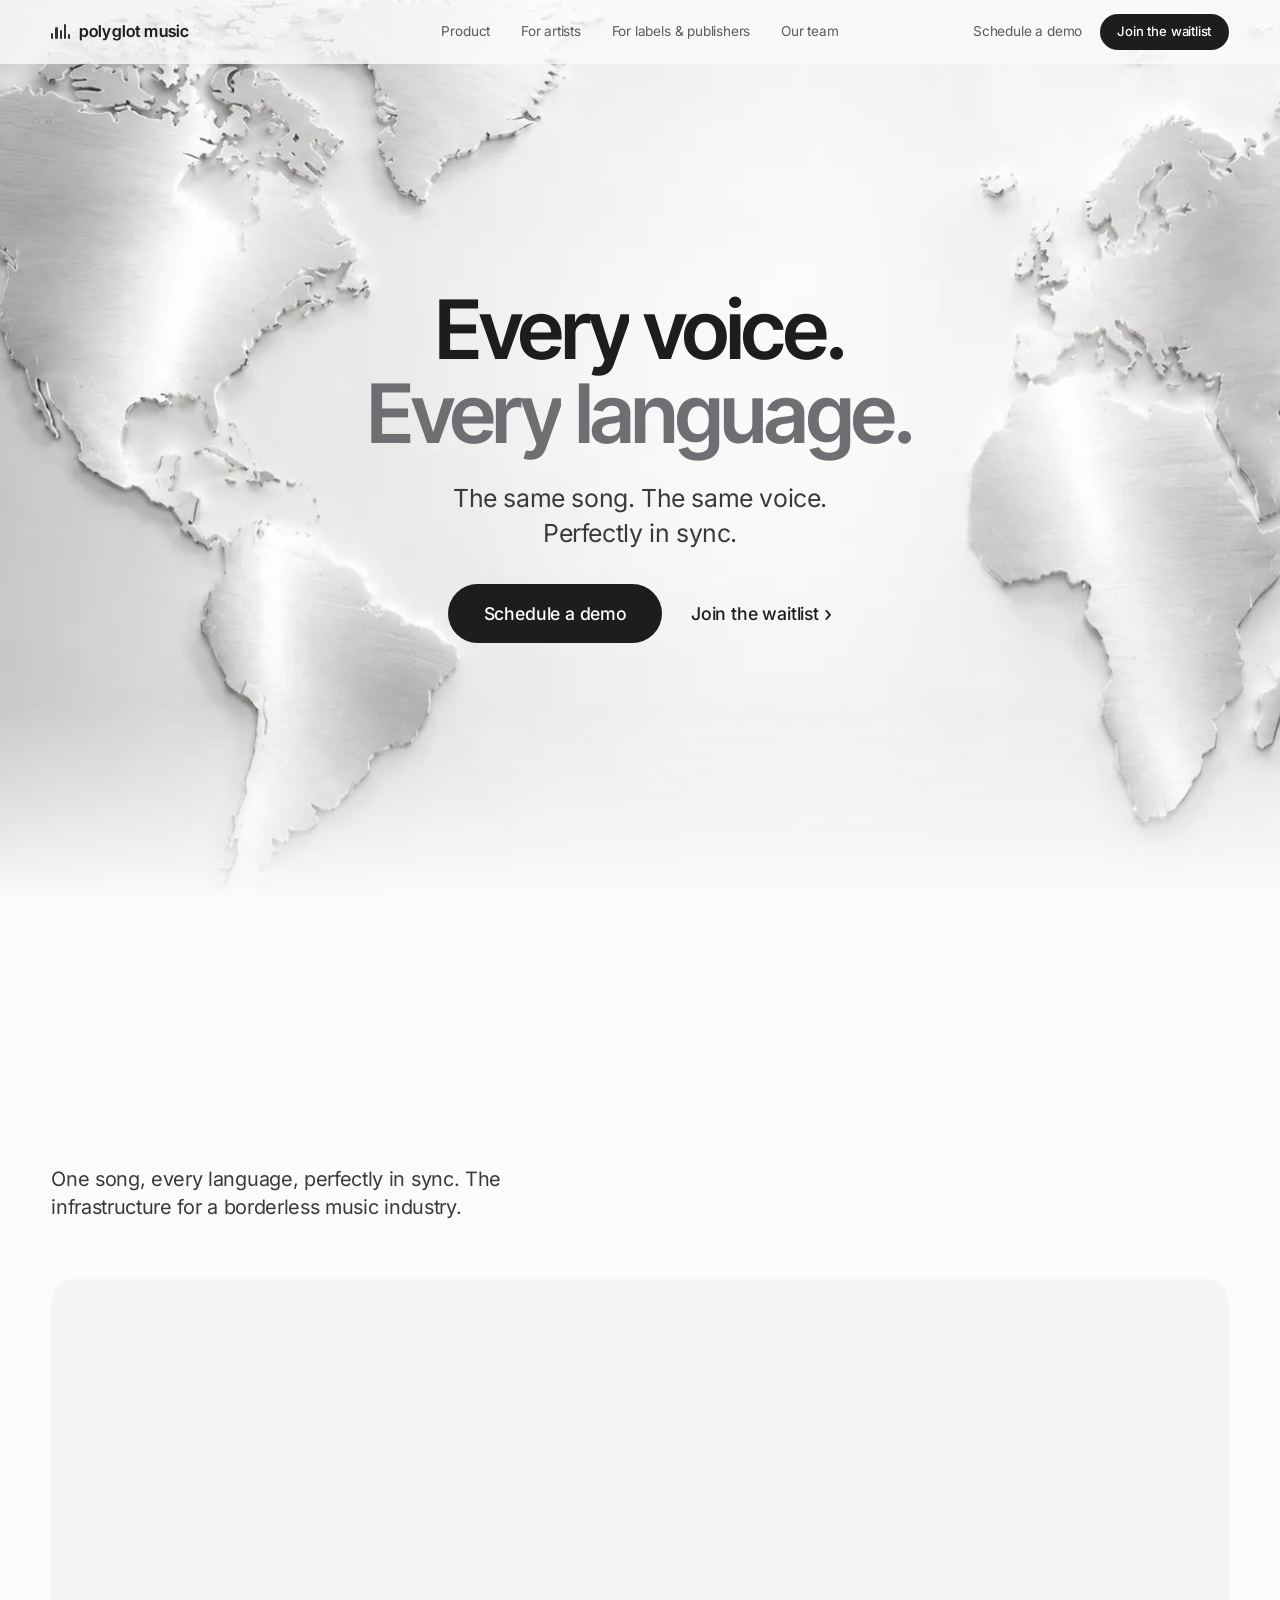
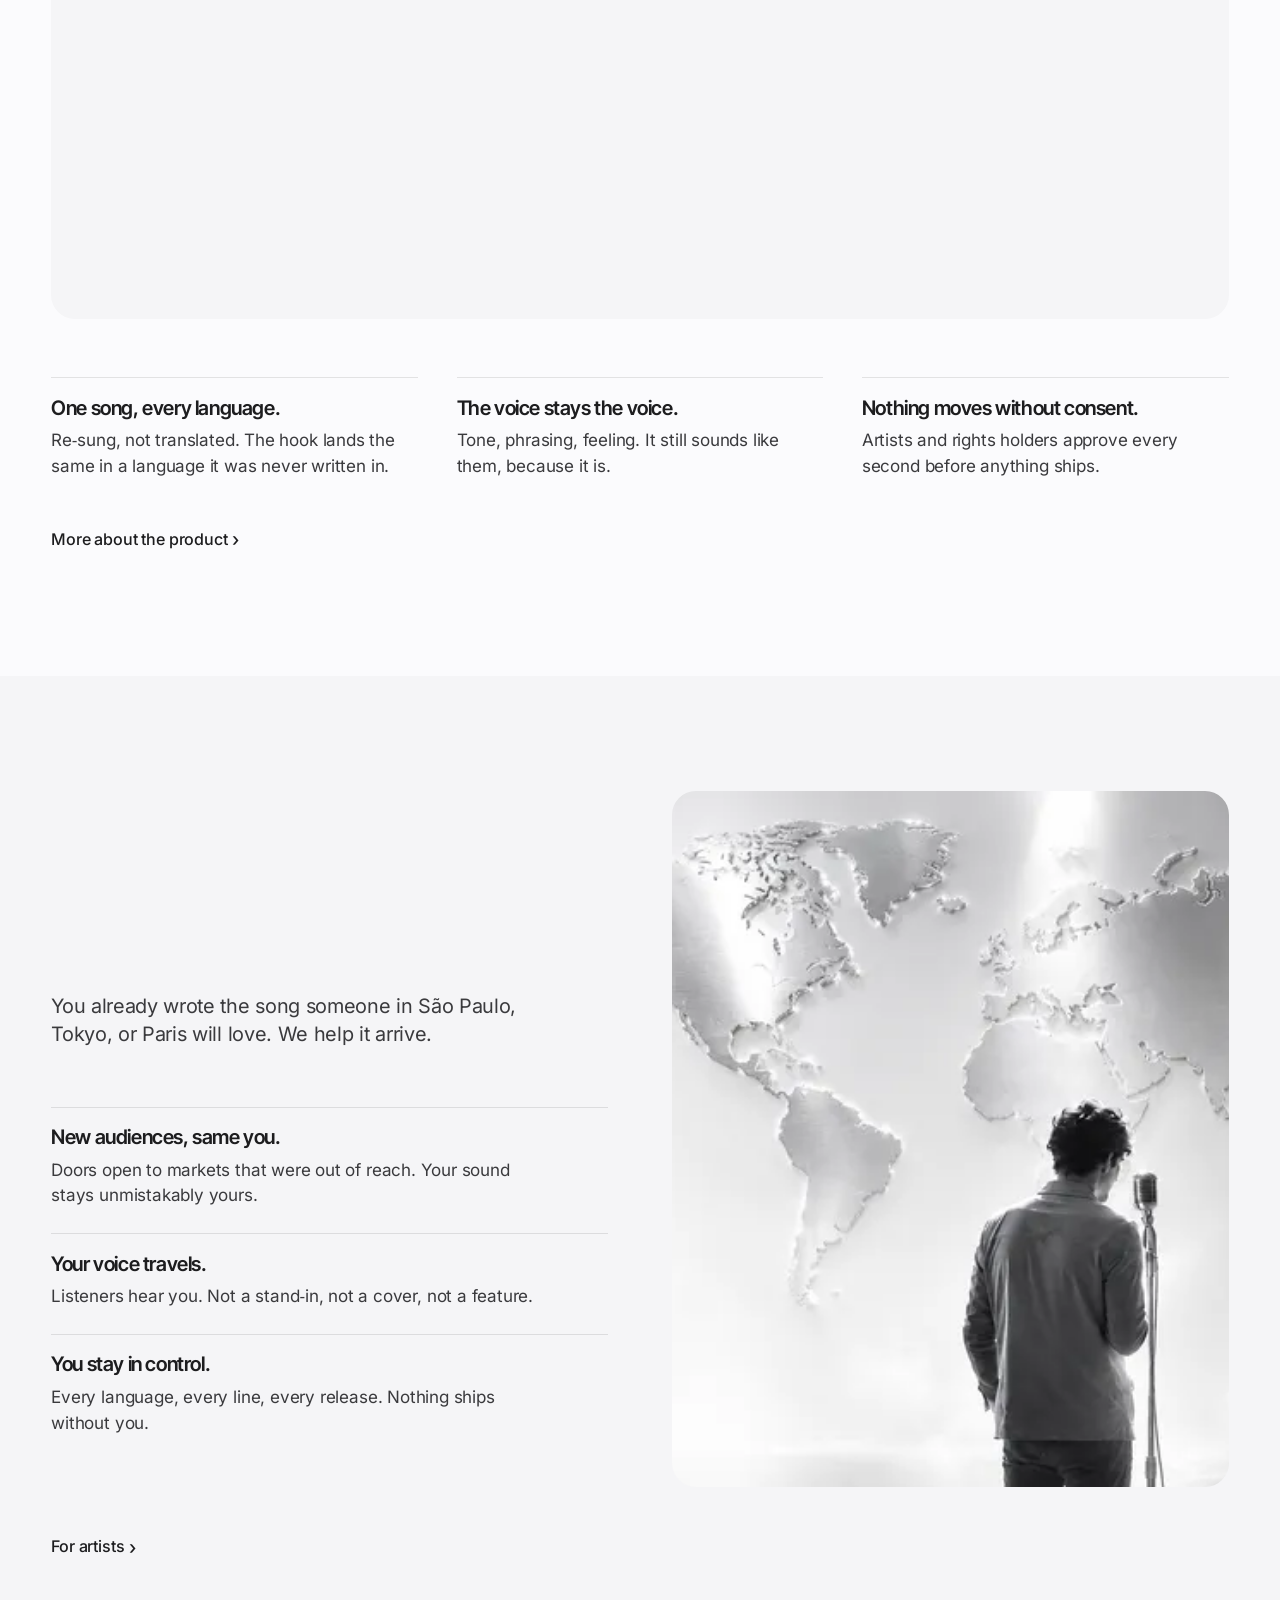
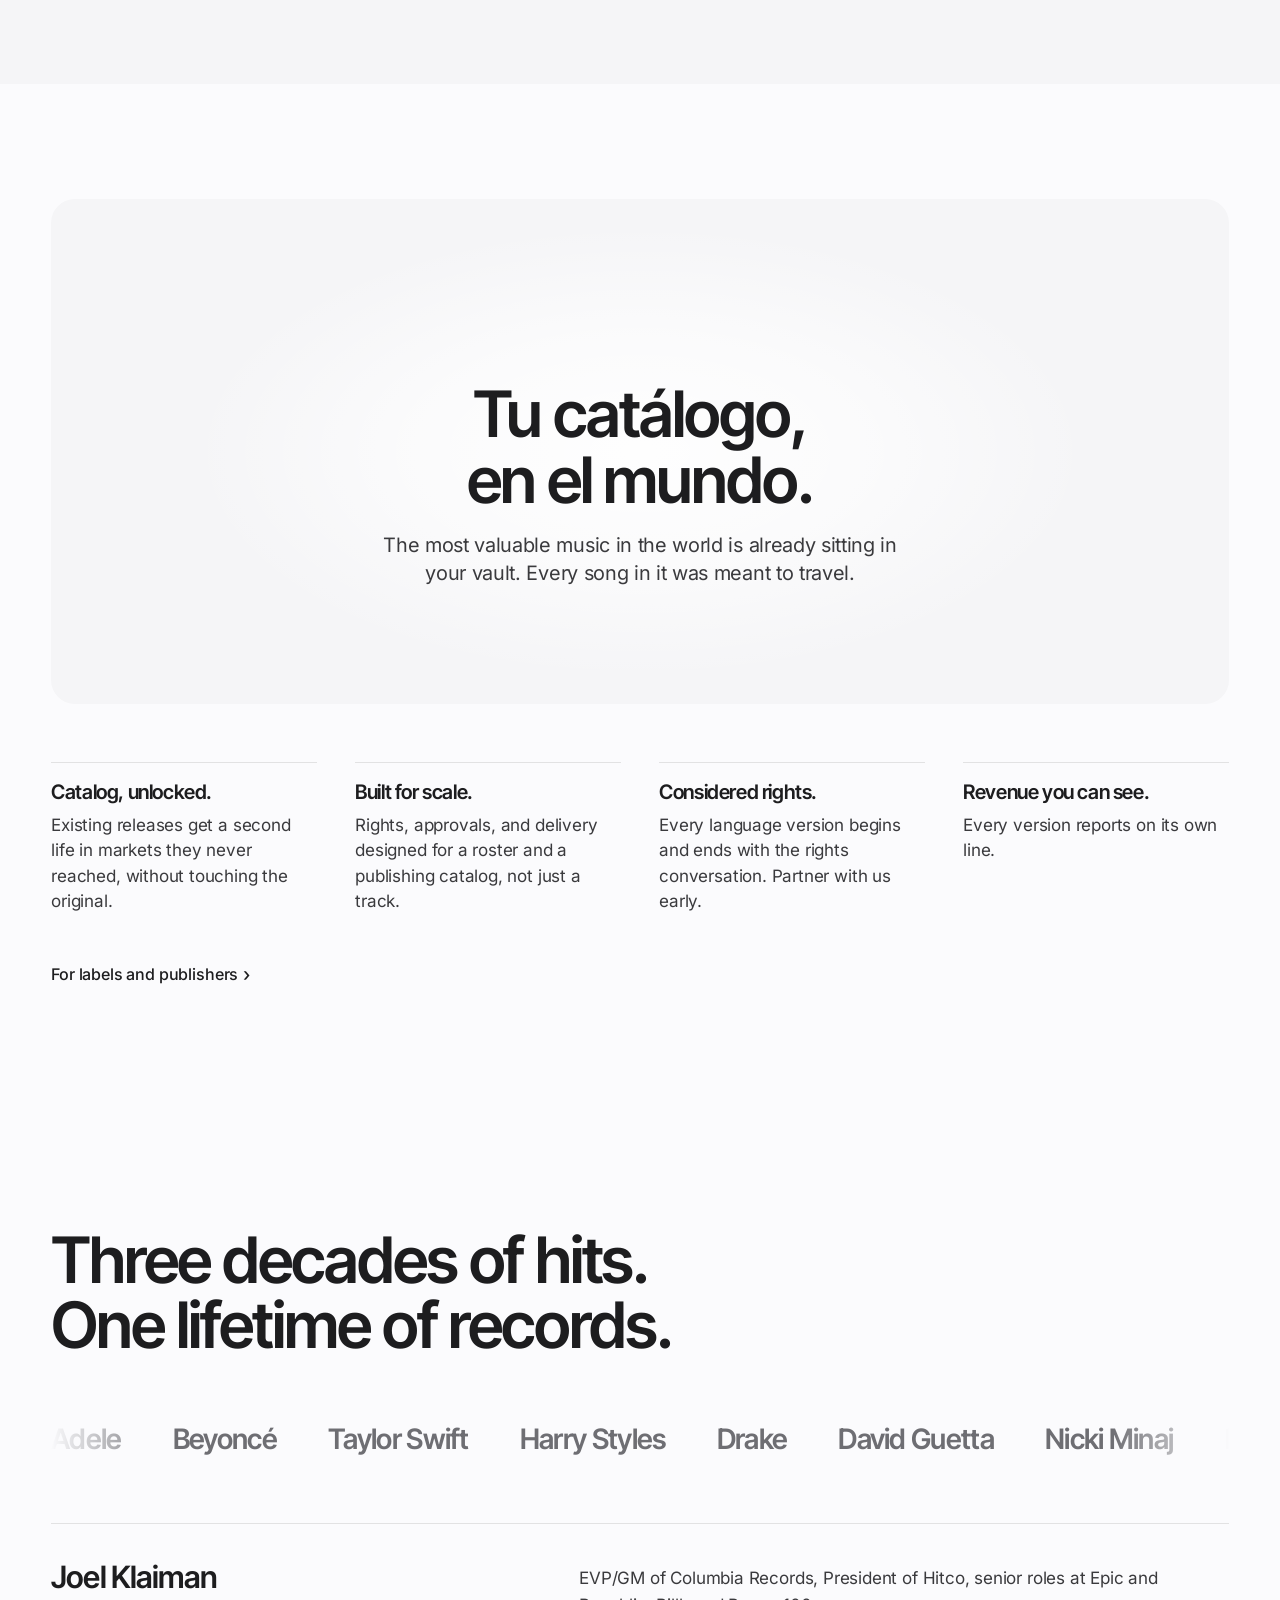
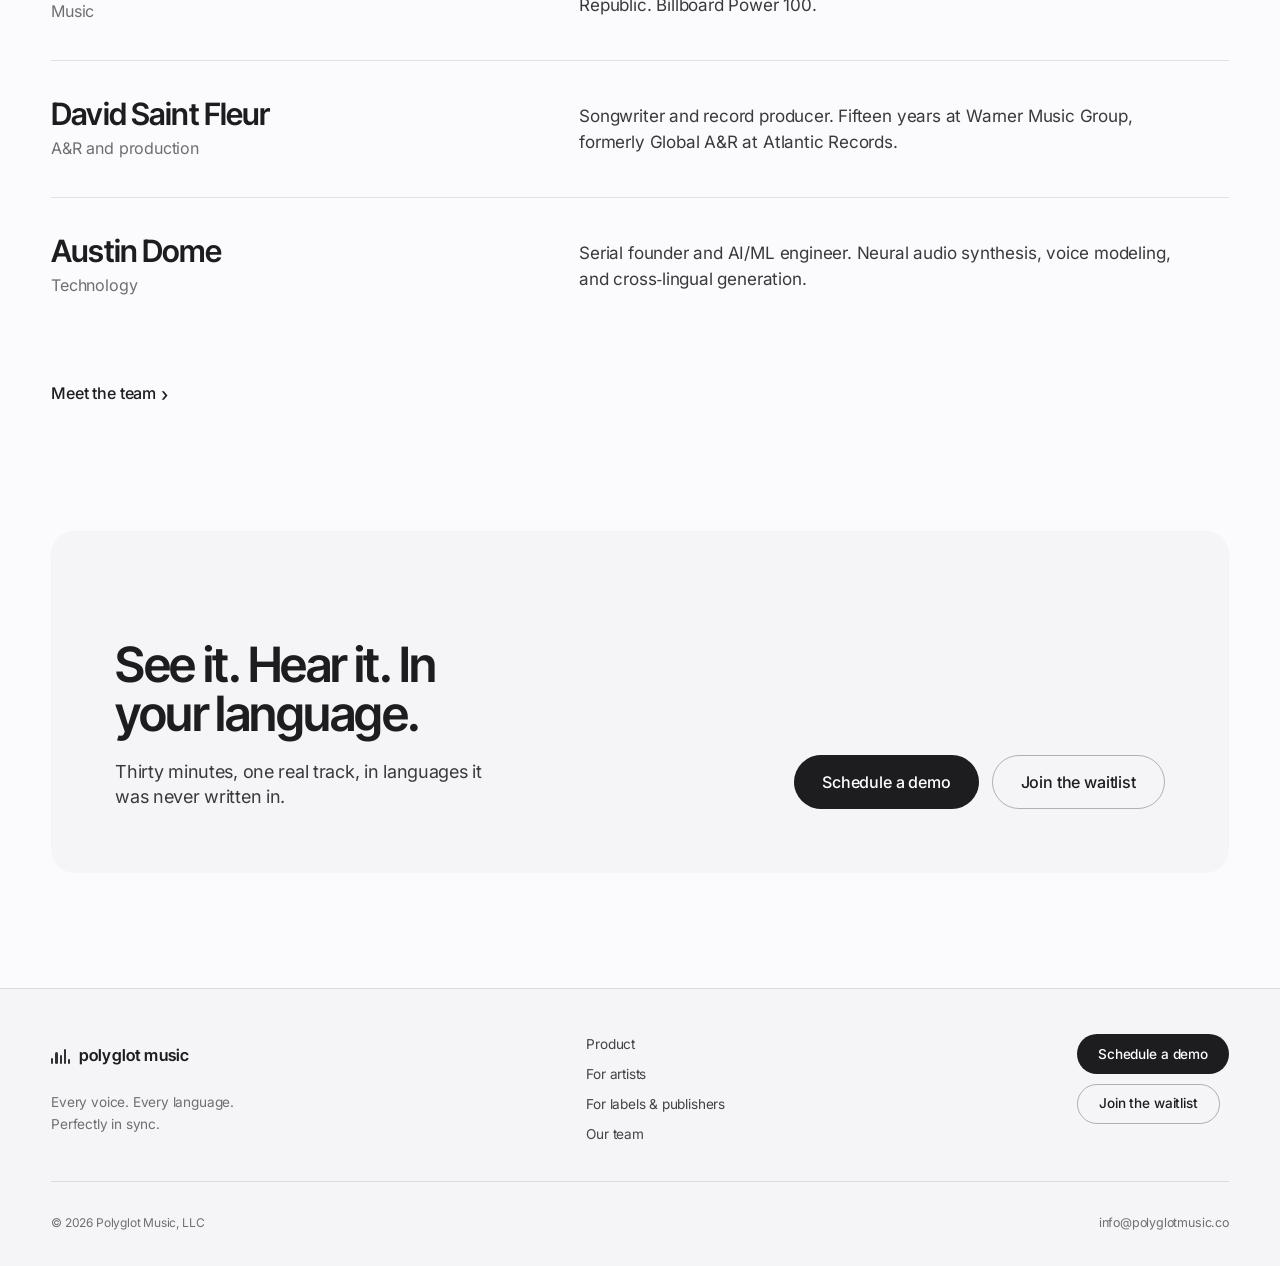
==== commit 703cc71a: "Always reveal content already on screen after fast scrolls and jumps Co-Authored-By: Claude Opus 5.5" ====
--- a/index.html
+++ b/index.html
@@ -3,4 +3,4 @@
 .display[data-astro-cid-wlthrclk]{align-content:end;display:grid}.hl[data-astro-cid-wlthrclk]{display:block}
 .photo[data-astro-cid-xjdomtpr]{width:100%;height:100%;display:block}.photo[data-astro-cid-xjdomtpr] img[data-astro-cid-xjdomtpr]{object-fit:cover;object-position:var(--pos,50% 50%);width:100%;height:100%}.statement[data-astro-cid-zx4qcpyt]{gap:var(--s-group);display:grid}.statement[data-astro-cid-zx4qcpyt] .display{align-content:end;margin:0;display:grid}.center[data-astro-cid-zx4qcpyt]{text-align:center;justify-items:center}.center[data-astro-cid-zx4qcpyt] .lede[data-astro-cid-zx4qcpyt]{margin-inline:auto}.cta[data-astro-cid-hwvj6ntz]{padding-top:0}.band[data-astro-cid-hwvj6ntz]{min-height:clamp(300px,38vh,440px);display:grid}.inner[data-astro-cid-hwvj6ntz]{z-index:2;grid-template-columns:minmax(0,7fr) minmax(0,5fr);align-items:end;gap:2rem clamp(2rem,5vw,5rem);padding:clamp(2rem,5vw,4rem);display:grid;position:relative}.text[data-astro-cid-hwvj6ntz]{gap:var(--s-group);display:grid}.inner[data-astro-cid-hwvj6ntz] .display[data-astro-cid-hwvj6ntz]{max-width:14ch;font-size:clamp(2rem,3.8vw,4.2rem)}.inner[data-astro-cid-hwvj6ntz] .lede[data-astro-cid-hwvj6ntz]{max-width:34ch;font-size:clamp(1.05rem,1.4vw,1.6rem)}.ctas[data-astro-cid-hwvj6ntz]{flex-wrap:wrap;justify-content:flex-end;gap:.8rem;display:flex}@media (width<=63.99rem){.band[data-astro-cid-hwvj6ntz]{min-height:0}.inner[data-astro-cid-hwvj6ntz]{grid-template-columns:1fr;align-items:start;padding-top:clamp(3rem,10vw,5rem)}.ctas[data-astro-cid-hwvj6ntz]{justify-content:flex-start}}@media (width<=40rem){.band[data-astro-cid-hwvj6ntz]{min-height:0}.inner[data-astro-cid-hwvj6ntz]{padding:1.75rem 1.4rem}.ctas[data-astro-cid-hwvj6ntz]{flex-direction:column;align-items:stretch}}
 .points[data-astro-cid-vnlbk2jm]{grid-template-columns:repeat(var(--cols),minmax(0,1fr));gap:2rem clamp(1.5rem,3vw,3rem);display:grid}.points[data-astro-cid-vnlbk2jm] li[data-astro-cid-vnlbk2jm]{border-top:1px solid var(--color-line);padding-top:1.1rem}.points[data-astro-cid-vnlbk2jm] strong[data-astro-cid-vnlbk2jm]{font-family:var(--font-display);letter-spacing:-.02em;color:var(--color-ink);text-wrap:balance;font-size:1.25rem;font-weight:600;line-height:1.2;display:block}.points[data-astro-cid-vnlbk2jm] p[data-astro-cid-vnlbk2jm]{color:var(--color-body);max-width:34ch;margin-top:.55rem;font-size:1.0625rem;line-height:1.5}.points[data-astro-cid-vnlbk2jm].stack{grid-template-columns:1fr;gap:1.5rem}.points[data-astro-cid-vnlbk2jm].stack p[data-astro-cid-vnlbk2jm]{max-width:44ch}@media (width>=110rem){.points[data-astro-cid-vnlbk2jm] strong[data-astro-cid-vnlbk2jm]{font-size:1.5rem}.points[data-astro-cid-vnlbk2jm] p[data-astro-cid-vnlbk2jm]{max-width:36ch;font-size:1.2rem}.points[data-astro-cid-vnlbk2jm]{gap:2.5rem 3.5rem}}@media (width<=63.99rem){.points[data-astro-cid-vnlbk2jm]{grid-template-columns:repeat(2,minmax(0,1fr))}}@media (width<=40rem){.points[data-astro-cid-vnlbk2jm]{grid-template-columns:1fr;gap:1.4rem}.points[data-astro-cid-vnlbk2jm] strong[data-astro-cid-vnlbk2jm]{font-size:1.15rem}.points[data-astro-cid-vnlbk2jm] p[data-astro-cid-vnlbk2jm]{max-width:none}}.feature[data-astro-cid-7yixq3ox] .wrap[data-astro-cid-7yixq3ox]{gap:var(--s-block);display:grid}.media[data-astro-cid-7yixq3ox]{aspect-ratio:16/9;width:100%;max-height:640px}.more[data-astro-cid-7yixq3ox]{margin-top:calc(var(--s-group) * -1)}.split[data-astro-cid-7yixq3ox] .grid[data-astro-cid-7yixq3ox]{grid-template-columns:minmax(0,1fr) minmax(0,1fr);align-items:center;gap:clamp(2rem,5vw,5rem);display:grid}.split[data-astro-cid-7yixq3ox] .copy[data-astro-cid-7yixq3ox]{gap:var(--s-block);display:grid}.split[data-astro-cid-7yixq3ox] .media[data-astro-cid-7yixq3ox]{aspect-ratio:4/5;justify-self:end;width:min(100%,560px);max-height:none}.corridor[data-astro-cid-7yixq3ox] .stage[data-astro-cid-7yixq3ox]{position:relative}.corridor[data-astro-cid-7yixq3ox] .media[data-astro-cid-7yixq3ox]{aspect-ratio:21/9;max-height:560px}.corridor[data-astro-cid-7yixq3ox] .over[data-astro-cid-7yixq3ox]{z-index:2;padding:2rem var(--gutter);place-items:center;display:grid;position:absolute;inset:0}.corridor[data-astro-cid-7yixq3ox] .over[data-astro-cid-7yixq3ox]>.statement{width:min(44rem,100%);position:relative}.corridor[data-astro-cid-7yixq3ox] .over[data-astro-cid-7yixq3ox]>.statement:before{content:"";z-index:-1;pointer-events:none;background:radial-gradient(closest-side,#ffffffeb,#fff9 50%,#fff0);border-radius:50%;position:absolute;inset:-34% -14%}.corridor[data-astro-cid-7yixq3ox] .over[data-astro-cid-7yixq3ox] .lede{color:var(--color-body)}@media (width<=63.99rem){.split[data-astro-cid-7yixq3ox] .grid[data-astro-cid-7yixq3ox]{grid-template-columns:1fr}.split[data-astro-cid-7yixq3ox] .media[data-astro-cid-7yixq3ox]{aspect-ratio:16/10;order:-1;justify-self:stretch;width:100%}.corridor[data-astro-cid-7yixq3ox] .stage[data-astro-cid-7yixq3ox]{gap:var(--s-block);display:grid}.corridor[data-astro-cid-7yixq3ox] .media[data-astro-cid-7yixq3ox]{aspect-ratio:16/9}.corridor[data-astro-cid-7yixq3ox] .over[data-astro-cid-7yixq3ox]{padding:0;display:block;position:static}.corridor[data-astro-cid-7yixq3ox] .over[data-astro-cid-7yixq3ox]>.statement{text-align:left;justify-items:start;width:auto}.corridor[data-astro-cid-7yixq3ox] .over[data-astro-cid-7yixq3ox]>.statement:before{display:none}.corridor[data-astro-cid-7yixq3ox] .over[data-astro-cid-7yixq3ox] .lede{margin-inline:0}}@media (width<=47.99rem) and (orientation:portrait){.media[data-astro-cid-7yixq3ox]{aspect-ratio:4/5;max-height:70svh}.split[data-astro-cid-7yixq3ox] .media[data-astro-cid-7yixq3ox],.corridor[data-astro-cid-7yixq3ox] .media[data-astro-cid-7yixq3ox]{aspect-ratio:4/5}}@media (orientation:landscape) and (height<=35rem) and (width<=63.99rem){.media[data-astro-cid-7yixq3ox]{aspect-ratio:16/8;max-height:none}}
-</style></head><body class="home"><a class="skip" href="#main">Skip to content</a><header class="topbar" data-astro-cid-wpvy4v7s><a class="brand beat" href="/" data-astro-cid-6bctqxxv><span class="eq" aria-hidden="true" data-astro-cid-6bctqxxv><i data-astro-cid-6bctqxxv></i><i data-astro-cid-6bctqxxv></i><i data-astro-cid-6bctqxxv></i><i data-astro-cid-6bctqxxv></i><i data-astro-cid-6bctqxxv></i></span>polyglot music</a><nav class="mainnav" aria-label="Primary" data-astro-cid-wpvy4v7s><a href="/product.html" data-astro-cid-wpvy4v7s>Product</a><a href="/for-artists.html" data-astro-cid-wpvy4v7s>For artists</a><a href="/for-labels.html" data-astro-cid-wpvy4v7s>For labels &amp; publishers</a><a href="/team.html" data-astro-cid-wpvy4v7s>Our team</a></nav><div class="actions" data-astro-cid-wpvy4v7s><a href="/demo.html" class="navdemo" data-astro-cid-wpvy4v7s>Schedule a demo</a><a href="/waitlist.html" class="pill" data-astro-cid-wpvy4v7s>Join the waitlist</a><button class="toggle" aria-expanded="false" aria-controls="mobilemenu" aria-label="Open menu" data-astro-cid-wpvy4v7s><span data-astro-cid-wpvy4v7s></span><span data-astro-cid-wpvy4v7s></span></button></div></header><div class="menu" id="mobilemenu" hidden data-astro-cid-wpvy4v7s><div class="menu-top" data-astro-cid-wpvy4v7s><a class="brand" href="/" data-astro-cid-6bctqxxv><span class="eq" aria-hidden="true" data-astro-cid-6bctqxxv><i data-astro-cid-6bctqxxv></i><i data-astro-cid-6bctqxxv></i><i data-astro-cid-6bctqxxv></i><i data-astro-cid-6bctqxxv></i><i data-astro-cid-6bctqxxv></i></span>polyglot music</a><button class="close" aria-label="Close menu" data-astro-cid-wpvy4v7s><span data-astro-cid-wpvy4v7s></span><span data-astro-cid-wpvy4v7s></span></button></div><a href="/product.html" data-astro-cid-wpvy4v7s>Product</a><a href="/for-artists.html" data-astro-cid-wpvy4v7s>For artists</a><a href="/for-labels.html" data-astro-cid-wpvy4v7s>For labels &amp; publishers</a><a href="/team.html" data-astro-cid-wpvy4v7s>Our team</a><a class="cta primary" href="/demo.html" data-astro-cid-wpvy4v7s>Schedule a demo</a><a class="cta ghost" href="/waitlist.html" data-astro-cid-wpvy4v7s>Join the waitlist</a></div><main id="main"><section class="hero" id="top" data-astro-cid-ge2uvauf><div class="plate" data-astro-cid-ge2uvauf><picture class="photo" data-astro-cid-xjdomtpr><source srcset="/assets/home-wide.Dy7pi8W2_ib2zL.webp 720w, /assets/home-wide.Dy7pi8W2_ThhFt.webp 1100w, /assets/home-wide.Dy7pi8W2_X02bP.webp 1672w" sizes="(max-width: 63.99rem) and (orientation: portrait) 100vw, 134vw" type="image/webp" data-astro-cid-xjdomtpr><img src="/assets/home-wide.Dy7pi8W2_X02bP.webp" alt width="1672" height="941" loading="eager" fetchpriority="high" decoding="async" data-astro-cid-xjdomtpr></picture></div><div class="sheen" aria-hidden="true" data-astro-cid-ge2uvauf></div><div class="copy" data-astro-cid-ge2uvauf><h1 class="display" data-astro-cid-ge2uvauf><span class="vh" data-astro-cid-ge2uvauf>Every voice. Every language.</span><span class="hl" aria-hidden="true" data-astro-cid-ge2uvauf><span class="ln" data-astro-cid-ge2uvauf><span class="w" data-astro-cid-ge2uvauf><i style="--d:.18s" data-astro-cid-ge2uvauf>Every</i></span> <span class="w" data-astro-cid-ge2uvauf><i style="--d:.26s" data-astro-cid-ge2uvauf>voice.</i></span></span><span class="ln ln2" lang="en" data-roll="{&quot;langs&quot;:[[&quot;en&quot;,[&quot;Every&quot;,&quot;language.&quot;]],[&quot;es&quot;,[&quot;Cada&quot;,&quot;idioma.&quot;]],[&quot;fr&quot;,[&quot;Chaque&quot;,&quot;langue.&quot;]],[&quot;pt&quot;,[&quot;Toda&quot;,&quot;língua.&quot;]],[&quot;ja&quot;,[&quot;すべての言語。&quot;]],[&quot;ko&quot;,[&quot;모든&quot;,&quot;언어.&quot;]]],&quot;br&quot;:null,&quot;dim&quot;:-1}" data-loop data-astro-cid-ge2uvauf><span class="w" data-astro-cid-ge2uvauf><i style="--d:.36s" data-astro-cid-ge2uvauf>Every</i></span> <span class="w" data-astro-cid-ge2uvauf><i style="--d:.44s" data-astro-cid-ge2uvauf>language.</i></span></span></span></h1><p class="tagline rise" style="--d:.58s" data-astro-cid-ge2uvauf>The same song. The same voice. Perfectly in sync.</p><div class="ctas rise" style="--d:.72s" data-astro-cid-ge2uvauf><a class="btn" href="/demo.html" data-astro-cid-ge2uvauf>Schedule a demo</a><a class="link" href="/waitlist.html" data-astro-cid-ge2uvauf>Join the waitlist <span class="chev" data-astro-cid-ge2uvauf>&#8250;</span></a></div></div></section><section class="section feature wide" id="product" data-astro-cid-7yixq3ox><div class="wrap" data-astro-cid-7yixq3ox><div class="statement" data-astro-cid-zx4qcpyt><h2 data-astro-cid-wlthrclk="true" class="display h2"><span class="vh" data-astro-cid-wlthrclk>Music without borders.</span><span class="hl" aria-hidden="true" data-roll="{&quot;langs&quot;:[[&quot;es&quot;,[&quot;Música&quot;,&quot;sin&quot;,&quot;fronteras.&quot;]],[&quot;fr&quot;,[&quot;Musique&quot;,&quot;sans&quot;,&quot;frontières.&quot;]],[&quot;en&quot;,[&quot;Music&quot;,&quot;without&quot;,&quot;borders.&quot;]]],&quot;br&quot;:1,&quot;dim&quot;:-1}" data-astro-cid-wlthrclk><span class="w" data-astro-cid-wlthrclk><i style="--d:0.16s" data-astro-cid-wlthrclk>Music</i></span> <span class="w" data-astro-cid-wlthrclk><i style="--d:0.24s" data-astro-cid-wlthrclk>without</i></span><br data-astro-cid-wlthrclk><span class="w" data-astro-cid-wlthrclk><i style="--d:0.32s" data-astro-cid-wlthrclk>borders.</i></span> </span></h2><p class="lede rv" style="--i:1" data-astro-cid-zx4qcpyt>One song, every language, perfectly in sync. The infrastructure for a borderless music industry.</p></div><div class="tile media rv" style="--i:2" data-astro-cid-7yixq3ox><picture class="photo" data-astro-cid-xjdomtpr><source media="(max-width: 47.99rem) and (orientation: portrait)" srcset="/assets/product-tall.Dk-mOfxC_Z1a6rrw.webp 480w, /assets/product-tall.Dk-mOfxC_ZKoCes.webp 752w" sizes="100vw" type="image/webp" data-astro-cid-xjdomtpr><source srcset="/assets/product-wide.DwtpSkvz_sEl3I.webp 720w, /assets/product-wide.DwtpSkvz_Z1aBG9D.webp 1100w, /assets/product-wide.DwtpSkvz_11q5Fw.webp 1672w" sizes="(min-width: 80rem) 1200px, 100vw" type="image/webp" data-astro-cid-xjdomtpr><img src="/assets/product-wide.DwtpSkvz_11q5Fw.webp" alt="A silver mixing console beneath a brushed-metal world map" width="1672" height="941" loading="lazy" decoding="async" style="--pos:50% 30%" data-astro-cid-xjdomtpr></picture></div><ul class="points" style="--cols:3" data-astro-cid-vnlbk2jm><li class="rv" style="--i:3" data-astro-cid-vnlbk2jm><strong data-astro-cid-vnlbk2jm>One song, every language.</strong><p data-astro-cid-vnlbk2jm>Re&#8209;sung, not translated. The hook lands the same in a language it was never written in.</p></li><li class="rv" style="--i:4" data-astro-cid-vnlbk2jm><strong data-astro-cid-vnlbk2jm>The voice stays the voice.</strong><p data-astro-cid-vnlbk2jm>Tone, phrasing, feeling. It still sounds like them, because it is.</p></li><li class="rv" style="--i:5" data-astro-cid-vnlbk2jm><strong data-astro-cid-vnlbk2jm>Nothing moves without consent.</strong><p data-astro-cid-vnlbk2jm>Artists and rights holders approve every second before anything ships.</p></li></ul><p class="more rv" style="--i:6" data-astro-cid-7yixq3ox><a class="link" href="/product.html" data-astro-cid-7yixq3ox>More about the product <span class="chev" data-astro-cid-7yixq3ox>&#8250;</span></a></p></div></section><section class="section feature split tinted" id="artists" data-astro-cid-7yixq3ox><div class="wrap" data-astro-cid-7yixq3ox><div class="grid" data-astro-cid-7yixq3ox><div class="copy" data-astro-cid-7yixq3ox><div class="statement" data-astro-cid-zx4qcpyt><h2 data-astro-cid-wlthrclk="true" class="display h2"><span class="vh" data-astro-cid-wlthrclk>Your song, everywhere.</span><span class="hl" aria-hidden="true" data-roll="{&quot;langs&quot;:[[&quot;es&quot;,[&quot;Tu&quot;,&quot;canción,&quot;,&quot;en todas partes.&quot;]],[&quot;fr&quot;,[&quot;Ta&quot;,&quot;chanson,&quot;,&quot;partout.&quot;]],[&quot;en&quot;,[&quot;Your&quot;,&quot;song,&quot;,&quot;everywhere.&quot;]]],&quot;br&quot;:1,&quot;dim&quot;:-1}" data-astro-cid-wlthrclk><span class="w" data-astro-cid-wlthrclk><i style="--d:0.16s" data-astro-cid-wlthrclk>Your</i></span> <span class="w" data-astro-cid-wlthrclk><i style="--d:0.24s" data-astro-cid-wlthrclk>song,</i></span><br data-astro-cid-wlthrclk><span class="w" data-astro-cid-wlthrclk><i style="--d:0.32s" data-astro-cid-wlthrclk>everywhere.</i></span> </span></h2><p class="lede rv" style="--i:1" data-astro-cid-zx4qcpyt>You already wrote the song someone in S&atilde;o Paulo, Tokyo, or Paris will love. We help it arrive.</p></div><ul class="points stack" style="--cols:3" data-astro-cid-vnlbk2jm><li class="rv" style="--i:2" data-astro-cid-vnlbk2jm><strong data-astro-cid-vnlbk2jm>New audiences, same you.</strong><p data-astro-cid-vnlbk2jm>Doors open to markets that were out of reach. Your sound stays unmistakably yours.</p></li><li class="rv" style="--i:3" data-astro-cid-vnlbk2jm><strong data-astro-cid-vnlbk2jm>Your voice travels.</strong><p data-astro-cid-vnlbk2jm>Listeners hear you. Not a stand&#8209;in, not a cover, not a feature.</p></li><li class="rv" style="--i:4" data-astro-cid-vnlbk2jm><strong data-astro-cid-vnlbk2jm>You stay in control.</strong><p data-astro-cid-vnlbk2jm>Every language, every line, every release. Nothing ships without you.</p></li></ul></div><div class="tile media rv" style="--i:1" data-astro-cid-7yixq3ox><picture class="photo" data-astro-cid-xjdomtpr><source media="(max-width: 47.99rem) and (orientation: portrait)" srcset="/assets/artists-tall.DvyXCyPp_Z1dagvz.webp 480w, /assets/artists-tall.DvyXCyPp_ZNsriv.webp 752w" sizes="100vw" type="image/webp" data-astro-cid-xjdomtpr><source srcset="/assets/artists-wide.VFdLnQL2_2EPS4.webp 720w, /assets/artists-wide.VFdLnQL2_ReoRP.webp 1100w, /assets/artists-wide.VFdLnQL2_Z20TW5V.webp 1672w" sizes="(min-width: 64rem) 560px, 100vw" type="image/webp" data-astro-cid-xjdomtpr><img src="/assets/artists-wide.VFdLnQL2_Z20TW5V.webp" alt="A singer at a vintage microphone before a brushed-metal world map" width="1672" height="941" loading="lazy" decoding="async" style="--pos:50% 70%" data-astro-cid-xjdomtpr></picture></div></div><p class="more rv" style="--i:6" data-astro-cid-7yixq3ox><a class="link" href="/for-artists.html" data-astro-cid-7yixq3ox>For artists <span class="chev" data-astro-cid-7yixq3ox>&#8250;</span></a></p></div></section><section class="section feature corridor" id="labels" data-astro-cid-7yixq3ox><div class="wrap" data-astro-cid-7yixq3ox><div class="stage" data-astro-cid-7yixq3ox><div class="tile media rv" style="--i:0" data-astro-cid-7yixq3ox><picture class="photo" data-astro-cid-xjdomtpr><source media="(max-width: 47.99rem) and (orientation: portrait)" srcset="/assets/labels-tall.CMsNOS4-_1BmO2M.webp 480w, /assets/labels-tall.CMsNOS4-_ZaMwcD.webp 752w" sizes="100vw" type="image/webp" data-astro-cid-xjdomtpr><source srcset="/assets/labels-wide.Ddnazy7Y_2cO0o5.webp 720w, /assets/labels-wide.Ddnazy7Y_ZqbBXU.webp 1100w, /assets/labels-wide.Ddnazy7Y_1PiwnK.webp 1672w" sizes="(min-width: 80rem) 1200px, 100vw" type="image/webp" data-astro-cid-xjdomtpr><img src="/assets/labels-wide.Ddnazy7Y_1PiwnK.webp" alt="An archive of records and master tapes receding toward the light, beneath a brushed-metal world map" width="1672" height="941" loading="lazy" decoding="async" style="--pos:50% 40%" data-astro-cid-xjdomtpr></picture></div><div class="over" data-astro-cid-7yixq3ox><div class="statement center" data-astro-cid-zx4qcpyt><h2 data-astro-cid-wlthrclk="true" class="display h2"><span class="vh" data-astro-cid-wlthrclk>Your catalog, worldwide.</span><span class="hl" aria-hidden="true" data-roll="{&quot;langs&quot;:[[&quot;es&quot;,[&quot;Tu&quot;,&quot;catálogo,&quot;,&quot;en el mundo.&quot;]],[&quot;fr&quot;,[&quot;Ton&quot;,&quot;catalogue,&quot;,&quot;partout.&quot;]],[&quot;en&quot;,[&quot;Your&quot;,&quot;catalog,&quot;,&quot;worldwide.&quot;]]],&quot;br&quot;:1,&quot;dim&quot;:-1}" data-astro-cid-wlthrclk><span class="w" data-astro-cid-wlthrclk><i style="--d:0.16s" data-astro-cid-wlthrclk>Your</i></span> <span class="w" data-astro-cid-wlthrclk><i style="--d:0.24s" data-astro-cid-wlthrclk>catalog,</i></span><br data-astro-cid-wlthrclk><span class="w" data-astro-cid-wlthrclk><i style="--d:0.32s" data-astro-cid-wlthrclk>worldwide.</i></span> </span></h2><p class="lede rv" style="--i:1" data-astro-cid-zx4qcpyt>The most valuable music in the world is already sitting in your vault. Every song in it was meant to travel.</p></div></div></div><ul class="points" style="--cols:4" data-astro-cid-vnlbk2jm><li class="rv" style="--i:2" data-astro-cid-vnlbk2jm><strong data-astro-cid-vnlbk2jm>Catalog, unlocked.</strong><p data-astro-cid-vnlbk2jm>Existing releases get a second life in markets they never reached, without touching the original.</p></li><li class="rv" style="--i:3" data-astro-cid-vnlbk2jm><strong data-astro-cid-vnlbk2jm>Built for scale.</strong><p data-astro-cid-vnlbk2jm>Rights, approvals, and delivery designed for a roster and a publishing catalog, not just a track.</p></li><li class="rv" style="--i:4" data-astro-cid-vnlbk2jm><strong data-astro-cid-vnlbk2jm>Considered rights.</strong><p data-astro-cid-vnlbk2jm>Every language version begins and ends with the rights conversation. Partner with us early.</p></li><li class="rv" style="--i:5" data-astro-cid-vnlbk2jm><strong data-astro-cid-vnlbk2jm>Revenue you can see.</strong><p data-astro-cid-vnlbk2jm>Every version reports on its own line.</p></li></ul><p class="more rv" style="--i:6" data-astro-cid-7yixq3ox><a class="link" href="/for-labels.html" data-astro-cid-7yixq3ox>For labels and publishers <span class="chev" data-astro-cid-7yixq3ox>&#8250;</span></a></p></div></section><section class="section proof" id="team" aria-labelledby="proof-h" data-astro-cid-kur57igv><div class="wrap" data-astro-cid-kur57igv><h2 class="display h2 rv" id="proof-h" style="--i:0" data-astro-cid-kur57igv="true">Three decades of hits. One lifetime of records.</h2><div class="ticker rv" style="--i:1" aria-hidden="true" data-astro-cid-kur57igv><div class="track" data-astro-cid-kur57igv><span data-astro-cid-kur57igv>Adele</span><span data-astro-cid-kur57igv>Beyoncé</span><span data-astro-cid-kur57igv>Taylor Swift</span><span data-astro-cid-kur57igv>Harry Styles</span><span data-astro-cid-kur57igv>Drake</span><span data-astro-cid-kur57igv>David Guetta</span><span data-astro-cid-kur57igv>Nicki Minaj</span><span data-astro-cid-kur57igv>Dolly Parton</span><span data-astro-cid-kur57igv>Columbia Records</span><span data-astro-cid-kur57igv>Atlantic Records</span><span data-astro-cid-kur57igv>Warner Music Group</span><span data-astro-cid-kur57igv>Epic Records</span><span data-astro-cid-kur57igv>Republic Records</span><span data-astro-cid-kur57igv>Hitco</span><span data-astro-cid-kur57igv>Adele</span><span data-astro-cid-kur57igv>Beyoncé</span><span data-astro-cid-kur57igv>Taylor Swift</span><span data-astro-cid-kur57igv>Harry Styles</span><span data-astro-cid-kur57igv>Drake</span><span data-astro-cid-kur57igv>David Guetta</span><span data-astro-cid-kur57igv>Nicki Minaj</span><span data-astro-cid-kur57igv>Dolly Parton</span><span data-astro-cid-kur57igv>Columbia Records</span><span data-astro-cid-kur57igv>Atlantic Records</span><span data-astro-cid-kur57igv>Warner Music Group</span><span data-astro-cid-kur57igv>Epic Records</span><span data-astro-cid-kur57igv>Republic Records</span><span data-astro-cid-kur57igv>Hitco</span></div></div><ul class="roster" data-astro-cid-kur57igv><li class="rv" style="--i:2" data-astro-cid-kur57igv><div class="who" data-astro-cid-kur57igv><h3 data-astro-cid-kur57igv>Joel Klaiman</h3><span class="role" data-astro-cid-kur57igv>Music</span></div><p data-astro-cid-kur57igv>EVP/GM of Columbia Records, President of Hitco, senior roles at Epic and Republic. Billboard Power 100.</p></li><li class="rv" style="--i:3" data-astro-cid-kur57igv><div class="who" data-astro-cid-kur57igv><h3 data-astro-cid-kur57igv>David Saint Fleur</h3><span class="role" data-astro-cid-kur57igv>A&amp;R and production</span></div><p data-astro-cid-kur57igv>Songwriter and record producer. Fifteen years at Warner Music Group, formerly Global A&amp;R at Atlantic Records.</p></li><li class="rv" style="--i:4" data-astro-cid-kur57igv><div class="who" data-astro-cid-kur57igv><h3 data-astro-cid-kur57igv>Austin Dome</h3><span class="role" data-astro-cid-kur57igv>Technology</span></div><p data-astro-cid-kur57igv>Serial founder and AI/ML engineer. Neural audio synthesis, voice modeling, and cross&#8209;lingual generation.</p></li></ul><p class="more rv" style="--i:5" data-astro-cid-kur57igv><a class="link" href="/team.html" data-astro-cid-kur57igv>Meet the team <span class="chev" data-astro-cid-kur57igv>&#8250;</span></a></p></div></section><section class="section cta" aria-labelledby="cta-h" data-astro-cid-hwvj6ntz><div class="wrap" data-astro-cid-hwvj6ntz><div class="tile band rv" style="--i:0" data-astro-cid-hwvj6ntz><picture class="photo" data-astro-cid-xjdomtpr><source media="(max-width: 47.99rem) and (orientation: portrait)" srcset="/assets/platinum-tall.B8tmMbiJ_Z1wdWQU.webp 480w, /assets/platinum-tall.B8tmMbiJ_MTibf.webp 752w" sizes="100vw" type="image/webp" data-astro-cid-xjdomtpr><source srcset="/assets/platinum-wide.Dl3Y3Xnx_12gGiM.webp 720w, /assets/platinum-wide.Dl3Y3Xnx_Z2bY0FR.webp 1100w, /assets/platinum-wide.Dl3Y3Xnx_Z2fPFms.webp 1672w" sizes="(min-width: 80rem) 1200px, 100vw" type="image/webp" data-astro-cid-xjdomtpr><img src="/assets/platinum-wide.Dl3Y3Xnx_Z2fPFms.webp" alt width="1672" height="941" loading="lazy" decoding="async" data-astro-cid-xjdomtpr></picture><div class="sheen" aria-hidden="true" data-astro-cid-hwvj6ntz></div><div class="inner" data-astro-cid-hwvj6ntz><div class="text" data-astro-cid-hwvj6ntz><h2 class="display" id="cta-h" data-astro-cid-hwvj6ntz>See it. Hear it. In your language.</h2><p class="lede" data-astro-cid-hwvj6ntz>Thirty minutes, one real track, in languages it was never written in.</p></div><div class="ctas" data-astro-cid-hwvj6ntz><a class="btn" href="/demo.html" data-astro-cid-hwvj6ntz>Schedule a demo</a><a class="btn-ghost" href="/waitlist.html" data-astro-cid-hwvj6ntz>Join the waitlist</a></div></div></div></div></section></main><footer class="footer" data-astro-cid-jo6i4kqk><div class="wrap top" data-astro-cid-jo6i4kqk><div class="fbrand" data-astro-cid-jo6i4kqk><a class="brand" href="/" data-astro-cid-6bctqxxv><span class="eq" aria-hidden="true" data-astro-cid-6bctqxxv><i data-astro-cid-6bctqxxv></i><i data-astro-cid-6bctqxxv></i><i data-astro-cid-6bctqxxv></i><i data-astro-cid-6bctqxxv></i><i data-astro-cid-6bctqxxv></i></span>polyglot music</a><p class="tag" data-astro-cid-jo6i4kqk>Every voice. Every language.<br data-astro-cid-jo6i4kqk>Perfectly in sync.</p></div><nav class="fnav" aria-label="Footer" data-astro-cid-jo6i4kqk><a href="/product.html" data-astro-cid-jo6i4kqk>Product</a><a href="/for-artists.html" data-astro-cid-jo6i4kqk>For artists</a><a href="/for-labels.html" data-astro-cid-jo6i4kqk>For labels &amp; publishers</a><a href="/team.html" data-astro-cid-jo6i4kqk>Our team</a></nav><div class="fcta" data-astro-cid-jo6i4kqk><a class="btn small" href="/demo.html" data-astro-cid-jo6i4kqk>Schedule a demo</a><a class="btn-ghost small" href="/waitlist.html" data-astro-cid-jo6i4kqk>Join the waitlist</a></div></div><div class="wrap bottom" data-astro-cid-jo6i4kqk><span class="cp" data-astro-cid-jo6i4kqk>&copy; 2026 Polyglot Music, LLC</span><a class="mail" href="mailto:info@polyglotmusic.co" data-astro-cid-jo6i4kqk>info@polyglotmusic.co</a></div></footer><script type="module" src="/assets/Base.astro_astro_type_script_index_0_lang.Brcj7295.js"></script></body></html>+</style></head><body class="home"><a class="skip" href="#main">Skip to content</a><header class="topbar" data-astro-cid-wpvy4v7s><a class="brand beat" href="/" data-astro-cid-6bctqxxv><span class="eq" aria-hidden="true" data-astro-cid-6bctqxxv><i data-astro-cid-6bctqxxv></i><i data-astro-cid-6bctqxxv></i><i data-astro-cid-6bctqxxv></i><i data-astro-cid-6bctqxxv></i><i data-astro-cid-6bctqxxv></i></span>polyglot music</a><nav class="mainnav" aria-label="Primary" data-astro-cid-wpvy4v7s><a href="/product.html" data-astro-cid-wpvy4v7s>Product</a><a href="/for-artists.html" data-astro-cid-wpvy4v7s>For artists</a><a href="/for-labels.html" data-astro-cid-wpvy4v7s>For labels &amp; publishers</a><a href="/team.html" data-astro-cid-wpvy4v7s>Our team</a></nav><div class="actions" data-astro-cid-wpvy4v7s><a href="/demo.html" class="navdemo" data-astro-cid-wpvy4v7s>Schedule a demo</a><a href="/waitlist.html" class="pill" data-astro-cid-wpvy4v7s>Join the waitlist</a><button class="toggle" aria-expanded="false" aria-controls="mobilemenu" aria-label="Open menu" data-astro-cid-wpvy4v7s><span data-astro-cid-wpvy4v7s></span><span data-astro-cid-wpvy4v7s></span></button></div></header><div class="menu" id="mobilemenu" hidden data-astro-cid-wpvy4v7s><div class="menu-top" data-astro-cid-wpvy4v7s><a class="brand" href="/" data-astro-cid-6bctqxxv><span class="eq" aria-hidden="true" data-astro-cid-6bctqxxv><i data-astro-cid-6bctqxxv></i><i data-astro-cid-6bctqxxv></i><i data-astro-cid-6bctqxxv></i><i data-astro-cid-6bctqxxv></i><i data-astro-cid-6bctqxxv></i></span>polyglot music</a><button class="close" aria-label="Close menu" data-astro-cid-wpvy4v7s><span data-astro-cid-wpvy4v7s></span><span data-astro-cid-wpvy4v7s></span></button></div><a href="/product.html" data-astro-cid-wpvy4v7s>Product</a><a href="/for-artists.html" data-astro-cid-wpvy4v7s>For artists</a><a href="/for-labels.html" data-astro-cid-wpvy4v7s>For labels &amp; publishers</a><a href="/team.html" data-astro-cid-wpvy4v7s>Our team</a><a class="cta primary" href="/demo.html" data-astro-cid-wpvy4v7s>Schedule a demo</a><a class="cta ghost" href="/waitlist.html" data-astro-cid-wpvy4v7s>Join the waitlist</a></div><main id="main"><section class="hero" id="top" data-astro-cid-ge2uvauf><div class="plate" data-astro-cid-ge2uvauf><picture class="photo" data-astro-cid-xjdomtpr><source srcset="/assets/home-wide.Dy7pi8W2_ib2zL.webp 720w, /assets/home-wide.Dy7pi8W2_ThhFt.webp 1100w, /assets/home-wide.Dy7pi8W2_X02bP.webp 1672w" sizes="(max-width: 63.99rem) and (orientation: portrait) 100vw, 134vw" type="image/webp" data-astro-cid-xjdomtpr><img src="/assets/home-wide.Dy7pi8W2_X02bP.webp" alt width="1672" height="941" loading="eager" fetchpriority="high" decoding="async" data-astro-cid-xjdomtpr></picture></div><div class="sheen" aria-hidden="true" data-astro-cid-ge2uvauf></div><div class="copy" data-astro-cid-ge2uvauf><h1 class="display" data-astro-cid-ge2uvauf><span class="vh" data-astro-cid-ge2uvauf>Every voice. Every language.</span><span class="hl" aria-hidden="true" data-astro-cid-ge2uvauf><span class="ln" data-astro-cid-ge2uvauf><span class="w" data-astro-cid-ge2uvauf><i style="--d:.18s" data-astro-cid-ge2uvauf>Every</i></span> <span class="w" data-astro-cid-ge2uvauf><i style="--d:.26s" data-astro-cid-ge2uvauf>voice.</i></span></span><span class="ln ln2" lang="en" data-roll="{&quot;langs&quot;:[[&quot;en&quot;,[&quot;Every&quot;,&quot;language.&quot;]],[&quot;es&quot;,[&quot;Cada&quot;,&quot;idioma.&quot;]],[&quot;fr&quot;,[&quot;Chaque&quot;,&quot;langue.&quot;]],[&quot;pt&quot;,[&quot;Toda&quot;,&quot;língua.&quot;]],[&quot;ja&quot;,[&quot;すべての言語。&quot;]],[&quot;ko&quot;,[&quot;모든&quot;,&quot;언어.&quot;]]],&quot;br&quot;:null,&quot;dim&quot;:-1}" data-loop data-astro-cid-ge2uvauf><span class="w" data-astro-cid-ge2uvauf><i style="--d:.36s" data-astro-cid-ge2uvauf>Every</i></span> <span class="w" data-astro-cid-ge2uvauf><i style="--d:.44s" data-astro-cid-ge2uvauf>language.</i></span></span></span></h1><p class="tagline rise" style="--d:.58s" data-astro-cid-ge2uvauf>The same song. The same voice. Perfectly in sync.</p><div class="ctas rise" style="--d:.72s" data-astro-cid-ge2uvauf><a class="btn" href="/demo.html" data-astro-cid-ge2uvauf>Schedule a demo</a><a class="link" href="/waitlist.html" data-astro-cid-ge2uvauf>Join the waitlist <span class="chev" data-astro-cid-ge2uvauf>&#8250;</span></a></div></div></section><section class="section feature wide" id="product" data-astro-cid-7yixq3ox><div class="wrap" data-astro-cid-7yixq3ox><div class="statement" data-astro-cid-zx4qcpyt><h2 data-astro-cid-wlthrclk="true" class="display h2"><span class="vh" data-astro-cid-wlthrclk>Music without borders.</span><span class="hl" aria-hidden="true" data-roll="{&quot;langs&quot;:[[&quot;es&quot;,[&quot;Música&quot;,&quot;sin&quot;,&quot;fronteras.&quot;]],[&quot;fr&quot;,[&quot;Musique&quot;,&quot;sans&quot;,&quot;frontières.&quot;]],[&quot;en&quot;,[&quot;Music&quot;,&quot;without&quot;,&quot;borders.&quot;]]],&quot;br&quot;:1,&quot;dim&quot;:-1}" data-astro-cid-wlthrclk><span class="w" data-astro-cid-wlthrclk><i style="--d:0.16s" data-astro-cid-wlthrclk>Music</i></span> <span class="w" data-astro-cid-wlthrclk><i style="--d:0.24s" data-astro-cid-wlthrclk>without</i></span><br data-astro-cid-wlthrclk><span class="w" data-astro-cid-wlthrclk><i style="--d:0.32s" data-astro-cid-wlthrclk>borders.</i></span> </span></h2><p class="lede rv" style="--i:1" data-astro-cid-zx4qcpyt>One song, every language, perfectly in sync. The infrastructure for a borderless music industry.</p></div><div class="tile media rv" style="--i:2" data-astro-cid-7yixq3ox><picture class="photo" data-astro-cid-xjdomtpr><source media="(max-width: 47.99rem) and (orientation: portrait)" srcset="/assets/product-tall.Dk-mOfxC_Z1a6rrw.webp 480w, /assets/product-tall.Dk-mOfxC_ZKoCes.webp 752w" sizes="100vw" type="image/webp" data-astro-cid-xjdomtpr><source srcset="/assets/product-wide.DwtpSkvz_sEl3I.webp 720w, /assets/product-wide.DwtpSkvz_Z1aBG9D.webp 1100w, /assets/product-wide.DwtpSkvz_11q5Fw.webp 1672w" sizes="(min-width: 80rem) 1200px, 100vw" type="image/webp" data-astro-cid-xjdomtpr><img src="/assets/product-wide.DwtpSkvz_11q5Fw.webp" alt="A silver mixing console beneath a brushed-metal world map" width="1672" height="941" loading="lazy" decoding="async" style="--pos:50% 30%" data-astro-cid-xjdomtpr></picture></div><ul class="points" style="--cols:3" data-astro-cid-vnlbk2jm><li class="rv" style="--i:3" data-astro-cid-vnlbk2jm><strong data-astro-cid-vnlbk2jm>One song, every language.</strong><p data-astro-cid-vnlbk2jm>Re&#8209;sung, not translated. The hook lands the same in a language it was never written in.</p></li><li class="rv" style="--i:4" data-astro-cid-vnlbk2jm><strong data-astro-cid-vnlbk2jm>The voice stays the voice.</strong><p data-astro-cid-vnlbk2jm>Tone, phrasing, feeling. It still sounds like them, because it is.</p></li><li class="rv" style="--i:5" data-astro-cid-vnlbk2jm><strong data-astro-cid-vnlbk2jm>Nothing moves without consent.</strong><p data-astro-cid-vnlbk2jm>Artists and rights holders approve every second before anything ships.</p></li></ul><p class="more rv" style="--i:6" data-astro-cid-7yixq3ox><a class="link" href="/product.html" data-astro-cid-7yixq3ox>More about the product <span class="chev" data-astro-cid-7yixq3ox>&#8250;</span></a></p></div></section><section class="section feature split tinted" id="artists" data-astro-cid-7yixq3ox><div class="wrap" data-astro-cid-7yixq3ox><div class="grid" data-astro-cid-7yixq3ox><div class="copy" data-astro-cid-7yixq3ox><div class="statement" data-astro-cid-zx4qcpyt><h2 data-astro-cid-wlthrclk="true" class="display h2"><span class="vh" data-astro-cid-wlthrclk>Your song, everywhere.</span><span class="hl" aria-hidden="true" data-roll="{&quot;langs&quot;:[[&quot;es&quot;,[&quot;Tu&quot;,&quot;canción,&quot;,&quot;en todas partes.&quot;]],[&quot;fr&quot;,[&quot;Ta&quot;,&quot;chanson,&quot;,&quot;partout.&quot;]],[&quot;en&quot;,[&quot;Your&quot;,&quot;song,&quot;,&quot;everywhere.&quot;]]],&quot;br&quot;:1,&quot;dim&quot;:-1}" data-astro-cid-wlthrclk><span class="w" data-astro-cid-wlthrclk><i style="--d:0.16s" data-astro-cid-wlthrclk>Your</i></span> <span class="w" data-astro-cid-wlthrclk><i style="--d:0.24s" data-astro-cid-wlthrclk>song,</i></span><br data-astro-cid-wlthrclk><span class="w" data-astro-cid-wlthrclk><i style="--d:0.32s" data-astro-cid-wlthrclk>everywhere.</i></span> </span></h2><p class="lede rv" style="--i:1" data-astro-cid-zx4qcpyt>You already wrote the song someone in S&atilde;o Paulo, Tokyo, or Paris will love. We help it arrive.</p></div><ul class="points stack" style="--cols:3" data-astro-cid-vnlbk2jm><li class="rv" style="--i:2" data-astro-cid-vnlbk2jm><strong data-astro-cid-vnlbk2jm>New audiences, same you.</strong><p data-astro-cid-vnlbk2jm>Doors open to markets that were out of reach. Your sound stays unmistakably yours.</p></li><li class="rv" style="--i:3" data-astro-cid-vnlbk2jm><strong data-astro-cid-vnlbk2jm>Your voice travels.</strong><p data-astro-cid-vnlbk2jm>Listeners hear you. Not a stand&#8209;in, not a cover, not a feature.</p></li><li class="rv" style="--i:4" data-astro-cid-vnlbk2jm><strong data-astro-cid-vnlbk2jm>You stay in control.</strong><p data-astro-cid-vnlbk2jm>Every language, every line, every release. Nothing ships without you.</p></li></ul></div><div class="tile media rv" style="--i:1" data-astro-cid-7yixq3ox><picture class="photo" data-astro-cid-xjdomtpr><source media="(max-width: 47.99rem) and (orientation: portrait)" srcset="/assets/artists-tall.DvyXCyPp_Z1dagvz.webp 480w, /assets/artists-tall.DvyXCyPp_ZNsriv.webp 752w" sizes="100vw" type="image/webp" data-astro-cid-xjdomtpr><source srcset="/assets/artists-wide.VFdLnQL2_2EPS4.webp 720w, /assets/artists-wide.VFdLnQL2_ReoRP.webp 1100w, /assets/artists-wide.VFdLnQL2_Z20TW5V.webp 1672w" sizes="(min-width: 64rem) 560px, 100vw" type="image/webp" data-astro-cid-xjdomtpr><img src="/assets/artists-wide.VFdLnQL2_Z20TW5V.webp" alt="A singer at a vintage microphone before a brushed-metal world map" width="1672" height="941" loading="lazy" decoding="async" style="--pos:50% 70%" data-astro-cid-xjdomtpr></picture></div></div><p class="more rv" style="--i:6" data-astro-cid-7yixq3ox><a class="link" href="/for-artists.html" data-astro-cid-7yixq3ox>For artists <span class="chev" data-astro-cid-7yixq3ox>&#8250;</span></a></p></div></section><section class="section feature corridor" id="labels" data-astro-cid-7yixq3ox><div class="wrap" data-astro-cid-7yixq3ox><div class="stage" data-astro-cid-7yixq3ox><div class="tile media rv" style="--i:0" data-astro-cid-7yixq3ox><picture class="photo" data-astro-cid-xjdomtpr><source media="(max-width: 47.99rem) and (orientation: portrait)" srcset="/assets/labels-tall.CMsNOS4-_1BmO2M.webp 480w, /assets/labels-tall.CMsNOS4-_ZaMwcD.webp 752w" sizes="100vw" type="image/webp" data-astro-cid-xjdomtpr><source srcset="/assets/labels-wide.Ddnazy7Y_2cO0o5.webp 720w, /assets/labels-wide.Ddnazy7Y_ZqbBXU.webp 1100w, /assets/labels-wide.Ddnazy7Y_1PiwnK.webp 1672w" sizes="(min-width: 80rem) 1200px, 100vw" type="image/webp" data-astro-cid-xjdomtpr><img src="/assets/labels-wide.Ddnazy7Y_1PiwnK.webp" alt="An archive of records and master tapes receding toward the light, beneath a brushed-metal world map" width="1672" height="941" loading="lazy" decoding="async" style="--pos:50% 40%" data-astro-cid-xjdomtpr></picture></div><div class="over" data-astro-cid-7yixq3ox><div class="statement center" data-astro-cid-zx4qcpyt><h2 data-astro-cid-wlthrclk="true" class="display h2"><span class="vh" data-astro-cid-wlthrclk>Your catalog, worldwide.</span><span class="hl" aria-hidden="true" data-roll="{&quot;langs&quot;:[[&quot;es&quot;,[&quot;Tu&quot;,&quot;catálogo,&quot;,&quot;en el mundo.&quot;]],[&quot;fr&quot;,[&quot;Ton&quot;,&quot;catalogue,&quot;,&quot;partout.&quot;]],[&quot;en&quot;,[&quot;Your&quot;,&quot;catalog,&quot;,&quot;worldwide.&quot;]]],&quot;br&quot;:1,&quot;dim&quot;:-1}" data-astro-cid-wlthrclk><span class="w" data-astro-cid-wlthrclk><i style="--d:0.16s" data-astro-cid-wlthrclk>Your</i></span> <span class="w" data-astro-cid-wlthrclk><i style="--d:0.24s" data-astro-cid-wlthrclk>catalog,</i></span><br data-astro-cid-wlthrclk><span class="w" data-astro-cid-wlthrclk><i style="--d:0.32s" data-astro-cid-wlthrclk>worldwide.</i></span> </span></h2><p class="lede rv" style="--i:1" data-astro-cid-zx4qcpyt>The most valuable music in the world is already sitting in your vault. Every song in it was meant to travel.</p></div></div></div><ul class="points" style="--cols:4" data-astro-cid-vnlbk2jm><li class="rv" style="--i:2" data-astro-cid-vnlbk2jm><strong data-astro-cid-vnlbk2jm>Catalog, unlocked.</strong><p data-astro-cid-vnlbk2jm>Existing releases get a second life in markets they never reached, without touching the original.</p></li><li class="rv" style="--i:3" data-astro-cid-vnlbk2jm><strong data-astro-cid-vnlbk2jm>Built for scale.</strong><p data-astro-cid-vnlbk2jm>Rights, approvals, and delivery designed for a roster and a publishing catalog, not just a track.</p></li><li class="rv" style="--i:4" data-astro-cid-vnlbk2jm><strong data-astro-cid-vnlbk2jm>Considered rights.</strong><p data-astro-cid-vnlbk2jm>Every language version begins and ends with the rights conversation. Partner with us early.</p></li><li class="rv" style="--i:5" data-astro-cid-vnlbk2jm><strong data-astro-cid-vnlbk2jm>Revenue you can see.</strong><p data-astro-cid-vnlbk2jm>Every version reports on its own line.</p></li></ul><p class="more rv" style="--i:6" data-astro-cid-7yixq3ox><a class="link" href="/for-labels.html" data-astro-cid-7yixq3ox>For labels and publishers <span class="chev" data-astro-cid-7yixq3ox>&#8250;</span></a></p></div></section><section class="section proof" id="team" aria-labelledby="proof-h" data-astro-cid-kur57igv><div class="wrap" data-astro-cid-kur57igv><h2 class="display h2 rv" id="proof-h" style="--i:0" data-astro-cid-kur57igv="true">Three decades of hits. One lifetime of records.</h2><div class="ticker rv" style="--i:1" aria-hidden="true" data-astro-cid-kur57igv><div class="track" data-astro-cid-kur57igv><span data-astro-cid-kur57igv>Adele</span><span data-astro-cid-kur57igv>Beyoncé</span><span data-astro-cid-kur57igv>Taylor Swift</span><span data-astro-cid-kur57igv>Harry Styles</span><span data-astro-cid-kur57igv>Drake</span><span data-astro-cid-kur57igv>David Guetta</span><span data-astro-cid-kur57igv>Nicki Minaj</span><span data-astro-cid-kur57igv>Dolly Parton</span><span data-astro-cid-kur57igv>Columbia Records</span><span data-astro-cid-kur57igv>Atlantic Records</span><span data-astro-cid-kur57igv>Warner Music Group</span><span data-astro-cid-kur57igv>Epic Records</span><span data-astro-cid-kur57igv>Republic Records</span><span data-astro-cid-kur57igv>Hitco</span><span data-astro-cid-kur57igv>Adele</span><span data-astro-cid-kur57igv>Beyoncé</span><span data-astro-cid-kur57igv>Taylor Swift</span><span data-astro-cid-kur57igv>Harry Styles</span><span data-astro-cid-kur57igv>Drake</span><span data-astro-cid-kur57igv>David Guetta</span><span data-astro-cid-kur57igv>Nicki Minaj</span><span data-astro-cid-kur57igv>Dolly Parton</span><span data-astro-cid-kur57igv>Columbia Records</span><span data-astro-cid-kur57igv>Atlantic Records</span><span data-astro-cid-kur57igv>Warner Music Group</span><span data-astro-cid-kur57igv>Epic Records</span><span data-astro-cid-kur57igv>Republic Records</span><span data-astro-cid-kur57igv>Hitco</span></div></div><ul class="roster" data-astro-cid-kur57igv><li class="rv" style="--i:2" data-astro-cid-kur57igv><div class="who" data-astro-cid-kur57igv><h3 data-astro-cid-kur57igv>Joel Klaiman</h3><span class="role" data-astro-cid-kur57igv>Music</span></div><p data-astro-cid-kur57igv>EVP/GM of Columbia Records, President of Hitco, senior roles at Epic and Republic. Billboard Power 100.</p></li><li class="rv" style="--i:3" data-astro-cid-kur57igv><div class="who" data-astro-cid-kur57igv><h3 data-astro-cid-kur57igv>David Saint Fleur</h3><span class="role" data-astro-cid-kur57igv>A&amp;R and production</span></div><p data-astro-cid-kur57igv>Songwriter and record producer. Fifteen years at Warner Music Group, formerly Global A&amp;R at Atlantic Records.</p></li><li class="rv" style="--i:4" data-astro-cid-kur57igv><div class="who" data-astro-cid-kur57igv><h3 data-astro-cid-kur57igv>Austin Dome</h3><span class="role" data-astro-cid-kur57igv>Technology</span></div><p data-astro-cid-kur57igv>Serial founder and AI/ML engineer. Neural audio synthesis, voice modeling, and cross&#8209;lingual generation.</p></li></ul><p class="more rv" style="--i:5" data-astro-cid-kur57igv><a class="link" href="/team.html" data-astro-cid-kur57igv>Meet the team <span class="chev" data-astro-cid-kur57igv>&#8250;</span></a></p></div></section><section class="section cta" aria-labelledby="cta-h" data-astro-cid-hwvj6ntz><div class="wrap" data-astro-cid-hwvj6ntz><div class="tile band rv" style="--i:0" data-astro-cid-hwvj6ntz><picture class="photo" data-astro-cid-xjdomtpr><source media="(max-width: 47.99rem) and (orientation: portrait)" srcset="/assets/platinum-tall.B8tmMbiJ_Z1wdWQU.webp 480w, /assets/platinum-tall.B8tmMbiJ_MTibf.webp 752w" sizes="100vw" type="image/webp" data-astro-cid-xjdomtpr><source srcset="/assets/platinum-wide.Dl3Y3Xnx_12gGiM.webp 720w, /assets/platinum-wide.Dl3Y3Xnx_Z2bY0FR.webp 1100w, /assets/platinum-wide.Dl3Y3Xnx_Z2fPFms.webp 1672w" sizes="(min-width: 80rem) 1200px, 100vw" type="image/webp" data-astro-cid-xjdomtpr><img src="/assets/platinum-wide.Dl3Y3Xnx_Z2fPFms.webp" alt width="1672" height="941" loading="lazy" decoding="async" data-astro-cid-xjdomtpr></picture><div class="sheen" aria-hidden="true" data-astro-cid-hwvj6ntz></div><div class="inner" data-astro-cid-hwvj6ntz><div class="text" data-astro-cid-hwvj6ntz><h2 class="display" id="cta-h" data-astro-cid-hwvj6ntz>See it. Hear it. In your language.</h2><p class="lede" data-astro-cid-hwvj6ntz>Thirty minutes, one real track, in languages it was never written in.</p></div><div class="ctas" data-astro-cid-hwvj6ntz><a class="btn" href="/demo.html" data-astro-cid-hwvj6ntz>Schedule a demo</a><a class="btn-ghost" href="/waitlist.html" data-astro-cid-hwvj6ntz>Join the waitlist</a></div></div></div></div></section></main><footer class="footer" data-astro-cid-jo6i4kqk><div class="wrap top" data-astro-cid-jo6i4kqk><div class="fbrand" data-astro-cid-jo6i4kqk><a class="brand" href="/" data-astro-cid-6bctqxxv><span class="eq" aria-hidden="true" data-astro-cid-6bctqxxv><i data-astro-cid-6bctqxxv></i><i data-astro-cid-6bctqxxv></i><i data-astro-cid-6bctqxxv></i><i data-astro-cid-6bctqxxv></i><i data-astro-cid-6bctqxxv></i></span>polyglot music</a><p class="tag" data-astro-cid-jo6i4kqk>Every voice. Every language.<br data-astro-cid-jo6i4kqk>Perfectly in sync.</p></div><nav class="fnav" aria-label="Footer" data-astro-cid-jo6i4kqk><a href="/product.html" data-astro-cid-jo6i4kqk>Product</a><a href="/for-artists.html" data-astro-cid-jo6i4kqk>For artists</a><a href="/for-labels.html" data-astro-cid-jo6i4kqk>For labels &amp; publishers</a><a href="/team.html" data-astro-cid-jo6i4kqk>Our team</a></nav><div class="fcta" data-astro-cid-jo6i4kqk><a class="btn small" href="/demo.html" data-astro-cid-jo6i4kqk>Schedule a demo</a><a class="btn-ghost small" href="/waitlist.html" data-astro-cid-jo6i4kqk>Join the waitlist</a></div></div><div class="wrap bottom" data-astro-cid-jo6i4kqk><span class="cp" data-astro-cid-jo6i4kqk>&copy; 2026 Polyglot Music, LLC</span><a class="mail" href="mailto:info@polyglotmusic.co" data-astro-cid-jo6i4kqk>info@polyglotmusic.co</a></div></footer><script type="module" src="/assets/Base.astro_astro_type_script_index_0_lang.BwvfmmrU.js"></script></body></html>
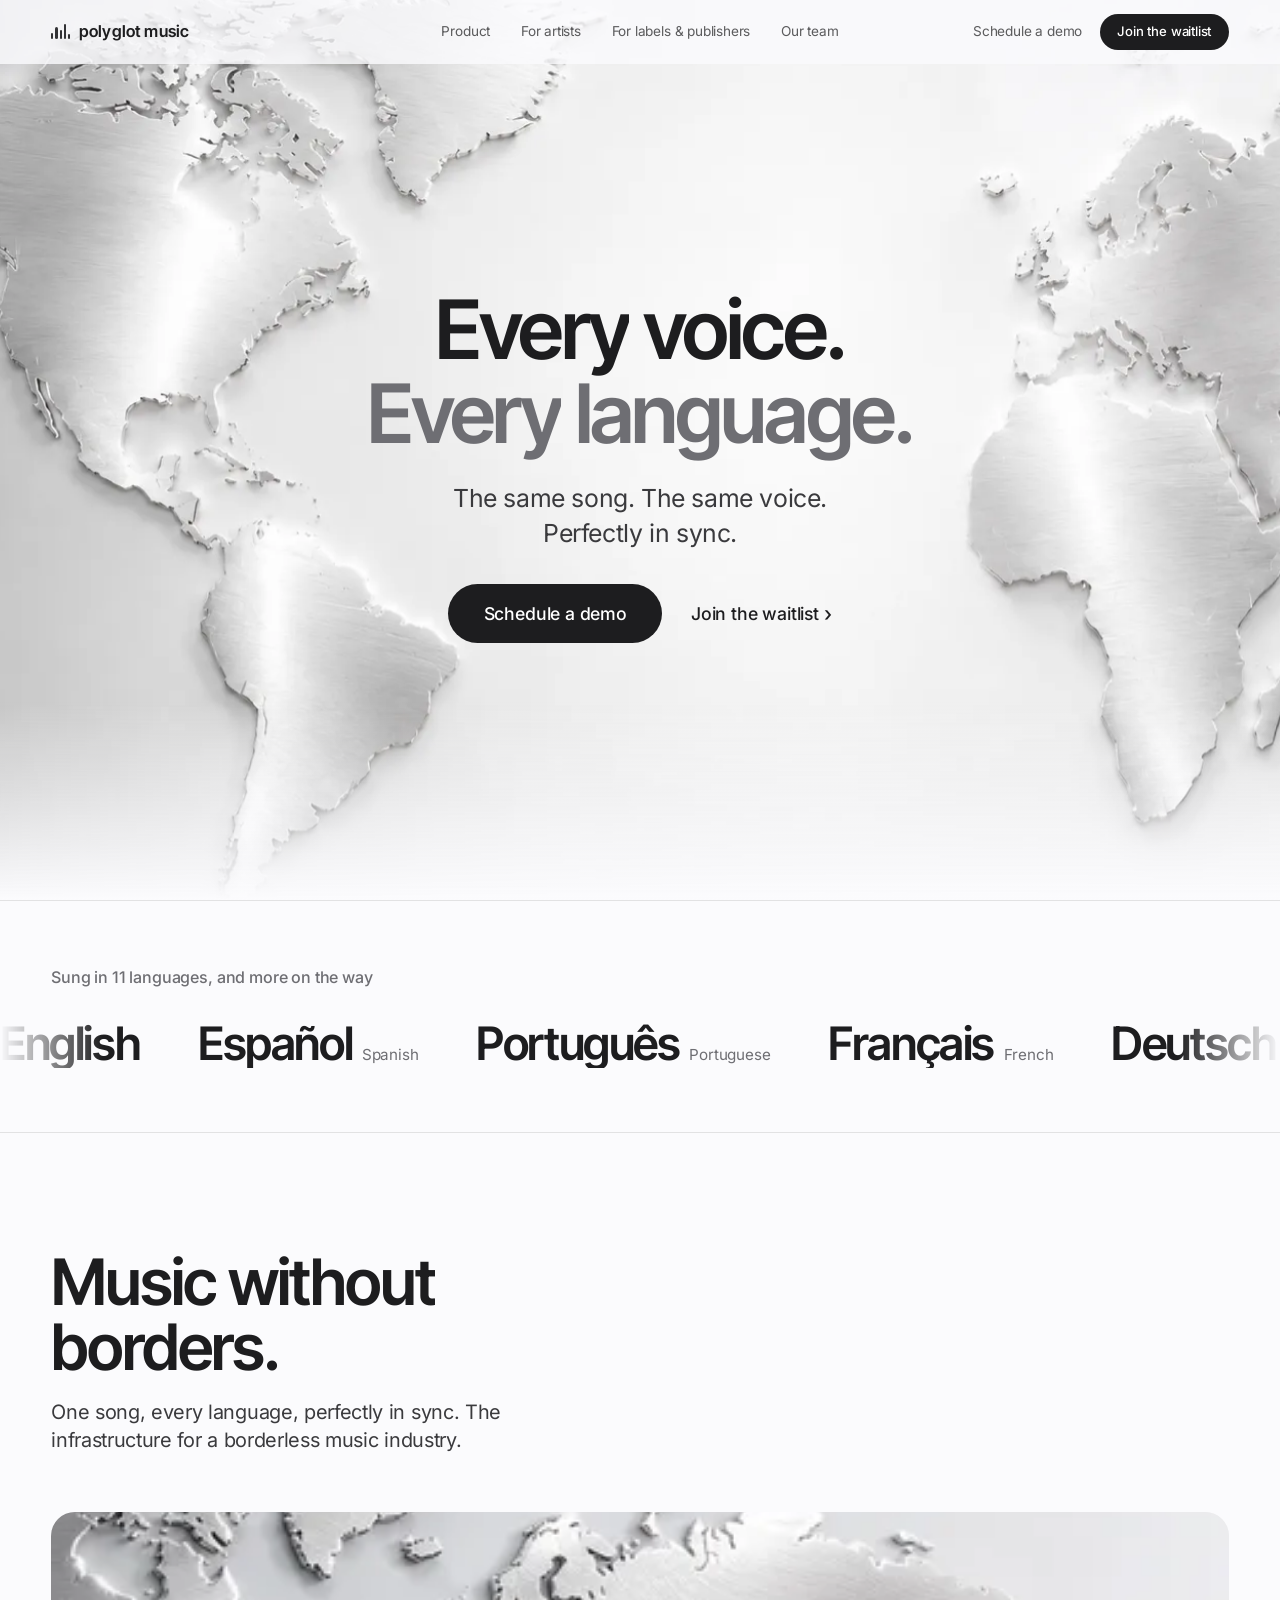
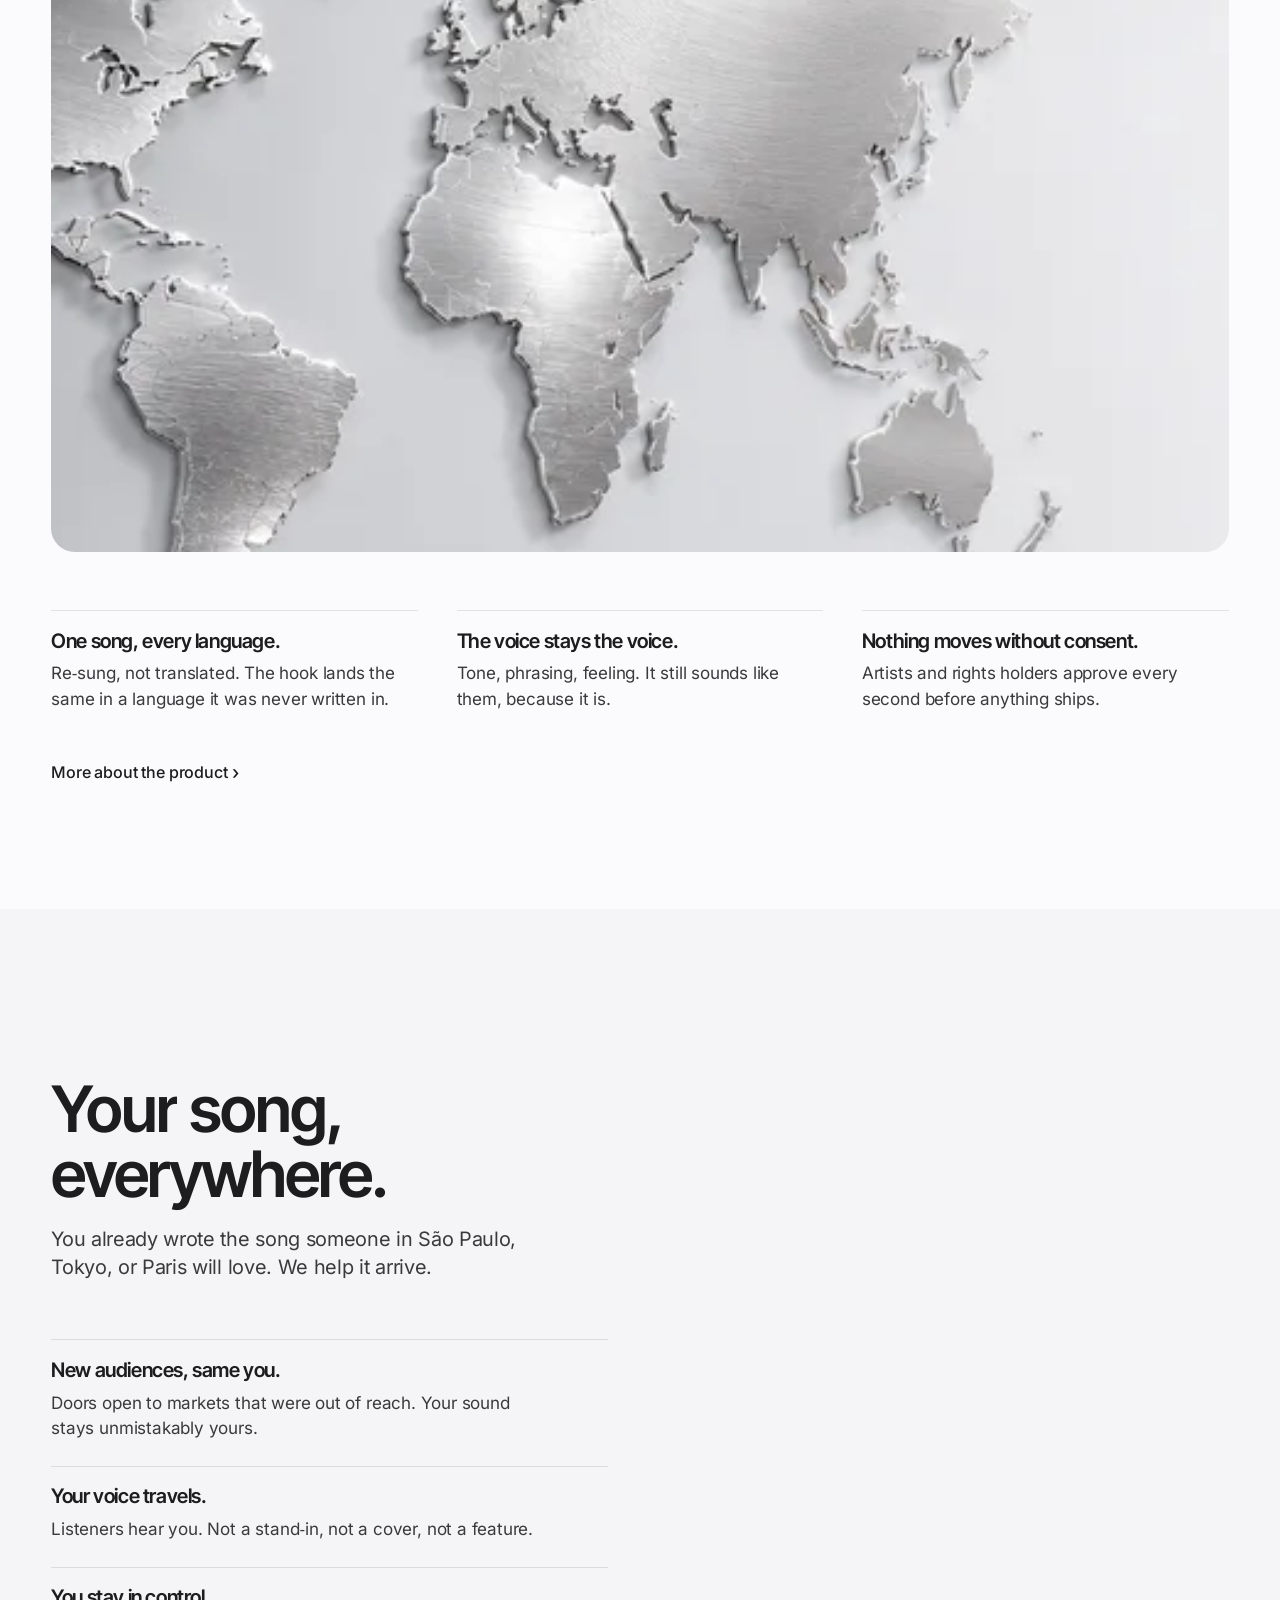
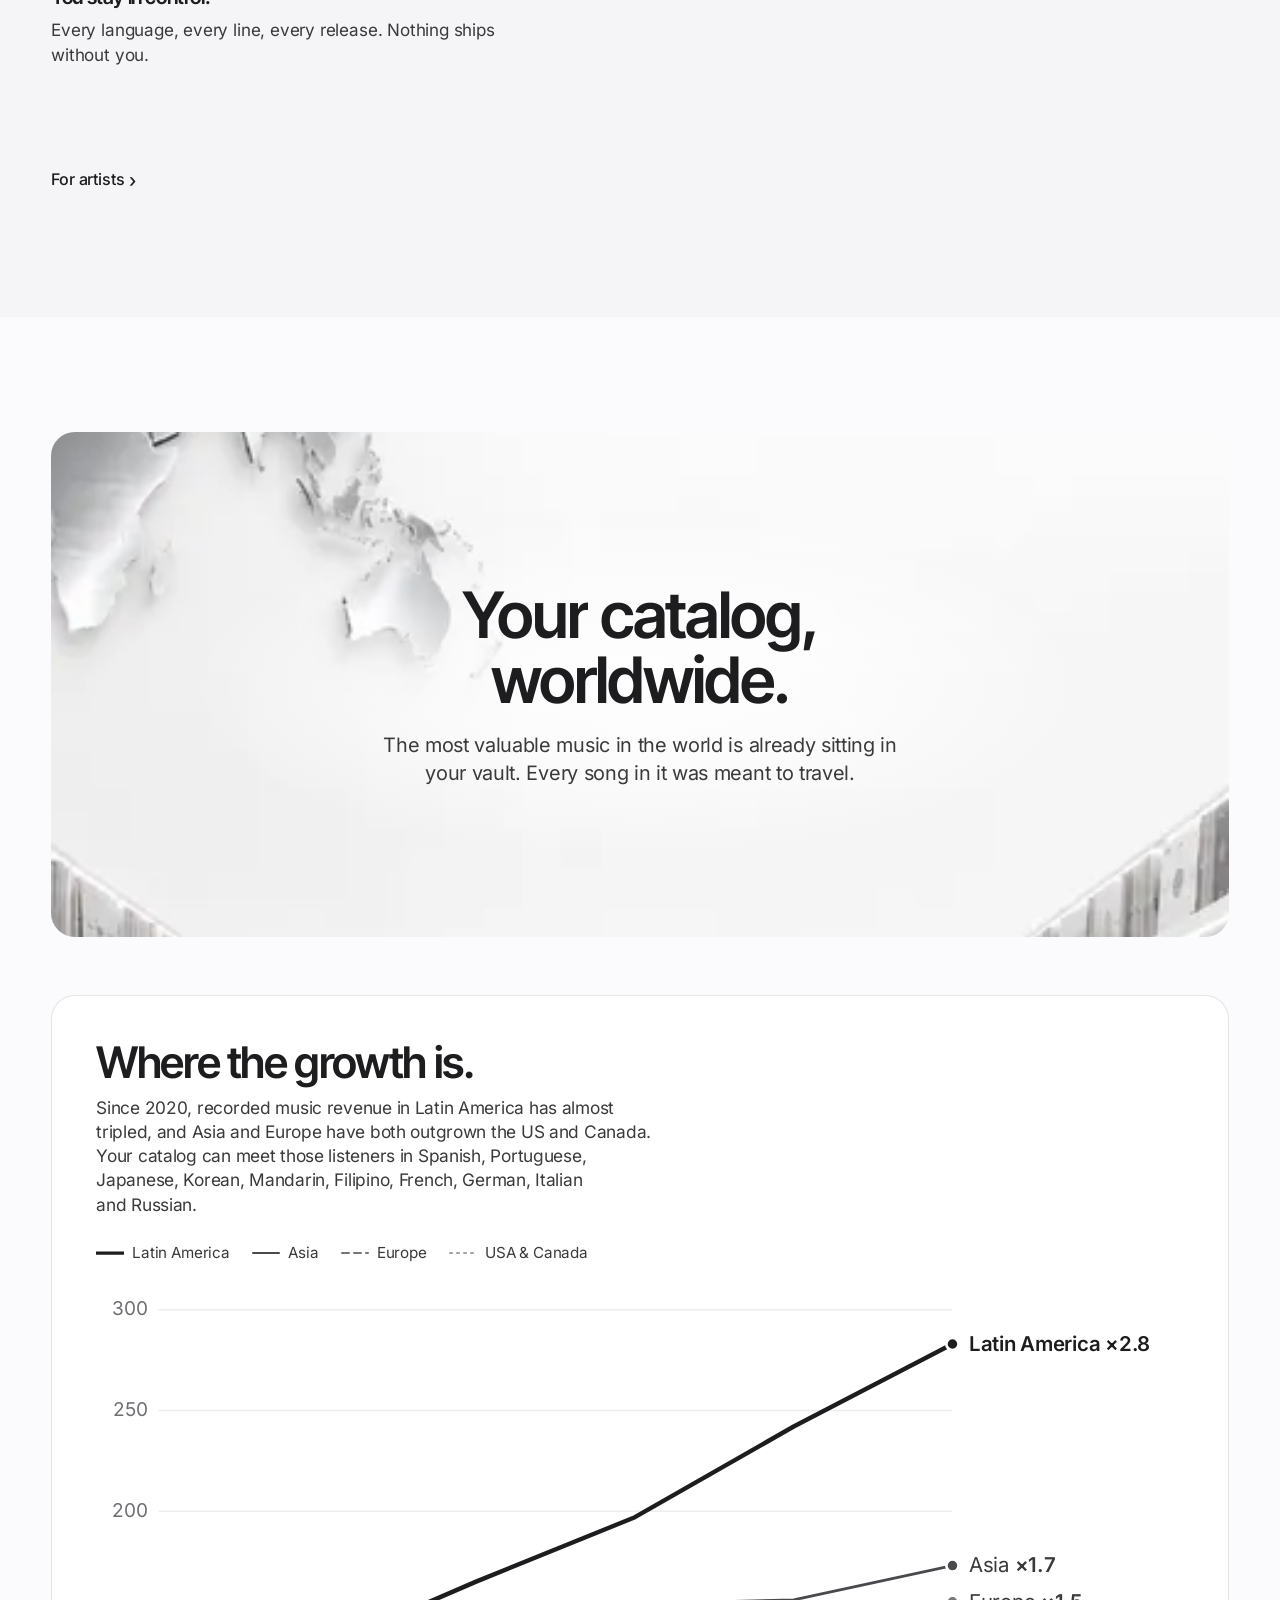
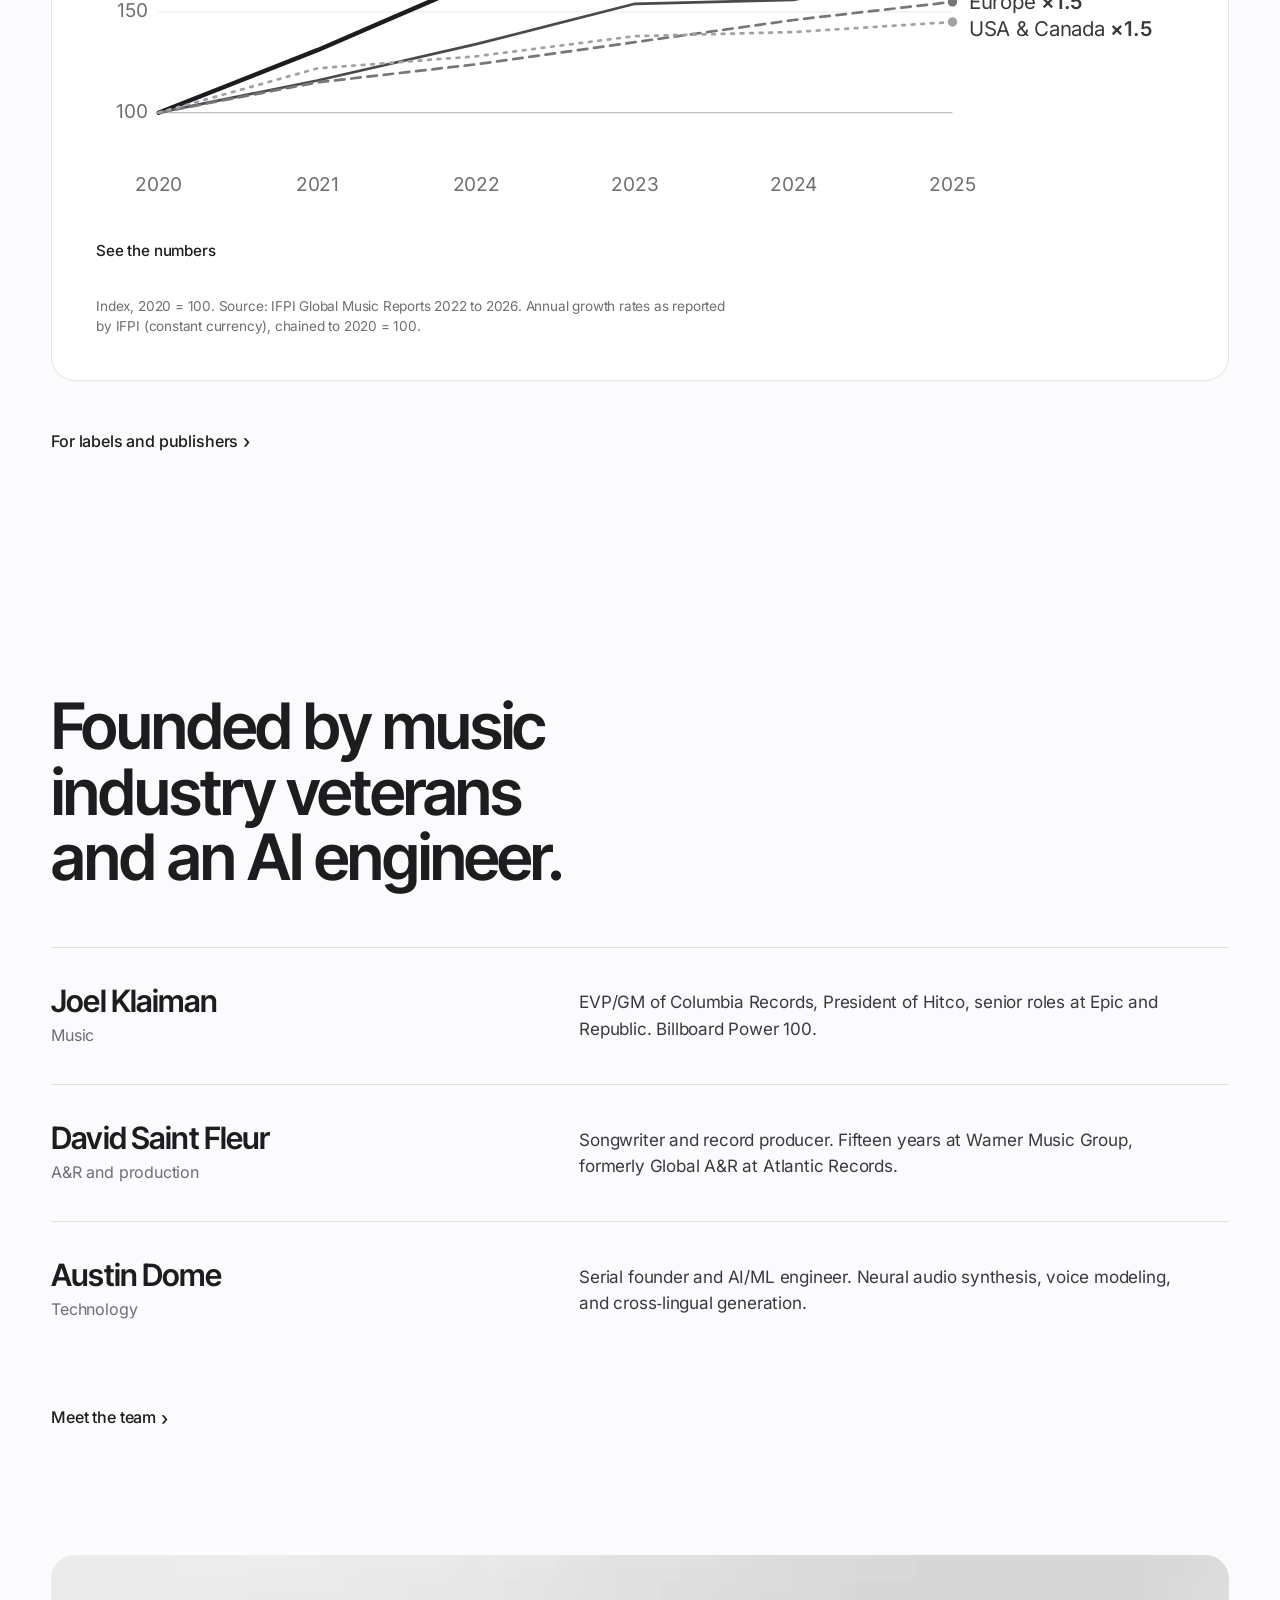
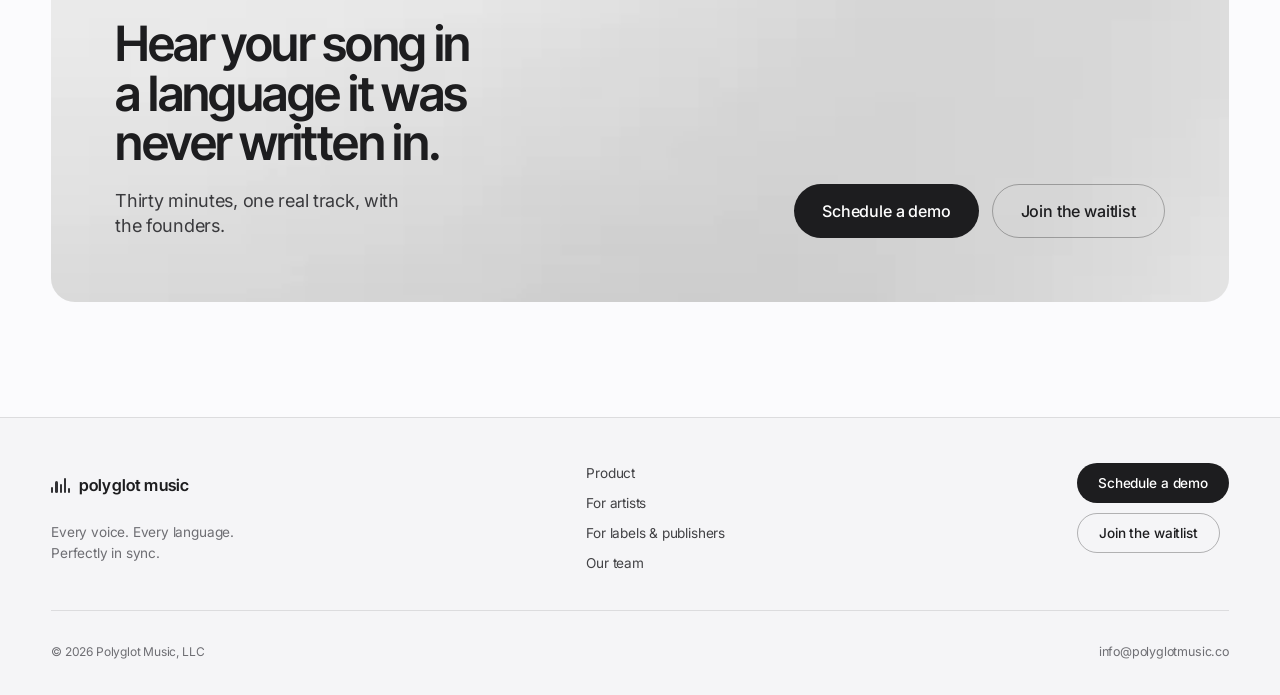
==== commit 172bc03e: "Languages strip, IFPI growth chart, how it works, platinum team page, per-page endings Co-Authored-B" ====
--- a/index.html
+++ b/index.html
@@ -1,6 +1,4 @@
-<!DOCTYPE html><html lang="en"><head><meta charset="UTF-8"><meta name="viewport" content="width=device-width, initial-scale=1.0, viewport-fit=cover"><title>Polyglot Music | Songs in Every Language, in the Original Voice</title><meta name="description" content="Polyglot Music creates new-language versions of songs, sung in the artist's own voice and in sync with the original. For artists, labels and publishers."><meta name="robots" content="index, follow, max-image-preview:large"><link rel="canonical" href="https://www.polyglotmusic.co/"><meta property="og:type" content="website"><meta property="og:site_name" content="Polyglot Music"><meta property="og:locale" content="en_US"><meta property="og:title" content="Polyglot Music"><meta property="og:description" content="Every voice. Every language. Perfectly in sync."><meta property="og:url" content="https://www.polyglotmusic.co/"><meta property="og:image" content="https://www.polyglotmusic.co/og-image.png"><meta property="og:image:width" content="1200"><meta property="og:image:height" content="630"><meta property="og:image:alt" content="Polyglot Music. Every voice. Every language. Perfectly in sync."><meta name="twitter:card" content="summary_large_image"><meta name="twitter:title" content="Polyglot Music"><meta name="twitter:description" content="Every voice. Every language. Perfectly in sync."><meta name="twitter:image" content="https://www.polyglotmusic.co/og-image.png"><script type="application/ld+json">{"@context":"https://schema.org","@graph":[{"@type":"Organization","@id":"https://www.polyglotmusic.co/#org","name":"Polyglot Music","alternateName":["Polyglot","Polyglot Music, LLC"],"url":"https://www.polyglotmusic.co/","logo":"https://www.polyglotmusic.co/icon-512.png","image":"https://www.polyglotmusic.co/og-image.png","email":"info@polyglotmusic.co","slogan":"Every voice. Every language. Perfectly in sync.","description":"Polyglot Music creates new-language versions of songs, sung in the artist's own voice and in sync with the original recording, for artists, labels and publishers.","knowsAbout":["music localization","multilingual music","song translation","cross-lingual singing","music dubbing"],"founder":[{"@type":"Person","name":"Austin Dome"},{"@type":"Person","name":"David Saint Fleur"},{"@type":"Person","name":"Joel Klaiman"}],"contactPoint":{"@type":"ContactPoint","contactType":"sales","email":"info@polyglotmusic.co","url":"https://www.polyglotmusic.co/demo.html"}},{"@type":"WebSite","@id":"https://www.polyglotmusic.co/#website","url":"https://www.polyglotmusic.co/","name":"Polyglot Music","publisher":{"@id":"https://www.polyglotmusic.co/#org"},"inLanguage":"en"}]}</script><meta name="theme-color" content="#fbfbfd"><meta name="apple-mobile-web-app-title" content="Polyglot"><meta name="format-detection" content="telephone=no"><link rel="apple-touch-icon" sizes="180x180" href="/apple-touch-icon.png?v=2"><link rel="icon" href="/favicon.ico?v=2" sizes="48x48"><link rel="icon" type="image/png" sizes="48x48" href="/favicon-48x48.png?v=2"><link rel="icon" type="image/png" sizes="32x32" href="/favicon-32x32.png?v=2"><link rel="icon" type="image/png" sizes="16x16" href="/favicon-16x16.png?v=2"><link rel="icon" type="image/svg+xml" href="/favicon.svg?v=2"><link rel="manifest" href="/site.webmanifest?v=2"><script>document.documentElement.classList.add('js');</script><link rel="stylesheet" href="/assets/Base.DXqCZZs2.css"><style>.proof[data-astro-cid-kur57igv] .wrap[data-astro-cid-kur57igv]{gap:var(--s-block);display:grid}.ticker[data-astro-cid-kur57igv]{padding:.2rem 0;overflow:hidden;-webkit-mask-image:linear-gradient(90deg,#0000,#000 10% 90%,#0000);mask-image:linear-gradient(90deg,#0000,#000 10% 90%,#0000)}.track[data-astro-cid-kur57igv]{gap:clamp(2rem,4vw,3.5rem);width:max-content;animation:80s linear infinite scroll;display:flex}.track[data-astro-cid-kur57igv] span[data-astro-cid-kur57igv]{font-family:var(--font-display);letter-spacing:-.025em;color:var(--color-muted);white-space:nowrap;font-size:clamp(1.3rem,2.2vw,1.9rem);font-weight:600}@keyframes scroll{to{transform:translate(-50%)}}.roster[data-astro-cid-kur57igv]{gap:0;display:grid}.roster[data-astro-cid-kur57igv] li[data-astro-cid-kur57igv]{border-top:1px solid var(--color-line);grid-template-columns:minmax(0,5fr) minmax(0,7fr);gap:1rem clamp(2rem,5vw,5rem);padding:clamp(1.5rem,3vw,2.25rem) 0;display:grid}.roster[data-astro-cid-kur57igv] h3[data-astro-cid-kur57igv]{font-family:var(--font-display);letter-spacing:-.028em;font-size:clamp(1.5rem,2.4vw,2rem);font-weight:600;line-height:1.1}.role[data-astro-cid-kur57igv]{color:var(--color-muted);margin-top:.35rem;font-size:1rem;display:block}.roster[data-astro-cid-kur57igv] p[data-astro-cid-kur57igv]{color:var(--color-body);align-self:center;max-width:56ch;font-size:1.0625rem;line-height:1.55}.more[data-astro-cid-kur57igv]{margin-top:calc(var(--s-group) * -1)}@media (width>=110rem){.roster[data-astro-cid-kur57igv] h3[data-astro-cid-kur57igv]{font-size:2.4rem}.roster[data-astro-cid-kur57igv] p[data-astro-cid-kur57igv]{max-width:60ch;font-size:1.25rem}.role[data-astro-cid-kur57igv]{font-size:1.1rem}}@media (width<=47.99rem){.roster[data-astro-cid-kur57igv] li[data-astro-cid-kur57igv]{grid-template-columns:1fr;gap:.6rem;padding:1.4rem 0}}@media (prefers-reduced-motion:reduce){.track[data-astro-cid-kur57igv]{flex-wrap:wrap;row-gap:.4rem;width:auto;animation:none}.ticker[data-astro-cid-kur57igv]{-webkit-mask-image:none;mask-image:none}}
-.hero[data-astro-cid-ge2uvauf]{min-height:100svh;margin-top:calc(var(--nav) * -1);padding:calc(var(--nav) + 2rem) var(--gutter) 4rem;place-items:center;display:grid;position:relative;overflow:hidden}.plate[data-astro-cid-ge2uvauf]{z-index:0;width:134%;position:absolute;top:0;bottom:0;left:-2.2%}.hero[data-astro-cid-ge2uvauf]:after{content:"";z-index:1;pointer-events:none;background:linear-gradient(to top,var(--color-bg),transparent);height:22%;position:absolute;bottom:0;left:0;right:0}.copy[data-astro-cid-ge2uvauf]{z-index:2;text-align:center;width:min(52rem,100%);position:relative}.display[data-astro-cid-ge2uvauf]{letter-spacing:-.035em;font-size:clamp(2.75rem,min(6.4vw,13vh),6rem);line-height:1.02}.hl[data-astro-cid-ge2uvauf]{display:block}.ln[data-astro-cid-ge2uvauf]{white-space:nowrap;display:block}.ln2[data-astro-cid-ge2uvauf]{color:var(--color-muted)}.tagline[data-astro-cid-ge2uvauf]{letter-spacing:-.016em;max-width:30ch;color:var(--color-body);margin:clamp(1rem,2.8vh,1.6rem) auto 0;font-size:clamp(1.15rem,min(2vw,3.6vh),1.55rem);line-height:1.4}.ctas[data-astro-cid-ge2uvauf]{flex-wrap:wrap;justify-content:center;align-items:center;gap:1rem 1.8rem;margin-top:clamp(1.4rem,3.8vh,2.4rem);display:flex}.ctas[data-astro-cid-ge2uvauf] .btn[data-astro-cid-ge2uvauf]{min-height:54px;padding:1rem 2.2rem;font-size:1.1rem}.ctas[data-astro-cid-ge2uvauf] .link[data-astro-cid-ge2uvauf]{font-size:1.1rem}@media (orientation:landscape) and (width<=73.75rem){.plate[data-astro-cid-ge2uvauf]{width:136%;left:-7.5%}}@media (width>=73.76rem) and (aspect-ratio>=1.85){.plate[data-astro-cid-ge2uvauf]{width:112%;left:-6%}}@media (width>=73.76rem) and (aspect-ratio>=2.2){.plate[data-astro-cid-ge2uvauf]{width:100%;left:0}}@media (width<=63.99rem) and (orientation:portrait){.hero[data-astro-cid-ge2uvauf]{padding-top:calc(var(--nav) + 56.3vw + 1rem);flex-direction:column;justify-content:center;padding-bottom:4rem;display:flex}.plate[data-astro-cid-ge2uvauf]{width:100%;left:0;top:var(--nav);aspect-ratio:1672/941;bottom:auto}.plate[data-astro-cid-ge2uvauf]:after{content:"";background:linear-gradient(to top,var(--color-bg),transparent);height:28%;position:absolute;bottom:-1px;left:0;right:0}.hero[data-astro-cid-ge2uvauf]:after{display:none}.copy[data-astro-cid-ge2uvauf]{width:min(38rem,100%);margin-inline:auto}.ln[data-astro-cid-ge2uvauf]{white-space:normal}.display[data-astro-cid-ge2uvauf]{font-size:clamp(2.5rem,7.5vw,4.4rem)}}@media (width<=47.99rem) and (orientation:portrait){.copy[data-astro-cid-ge2uvauf]{width:min(34rem,100%)}.display[data-astro-cid-ge2uvauf]{font-size:clamp(2.6rem,11.5vw,3.6rem)}.tagline[data-astro-cid-ge2uvauf]{max-width:22ch;font-size:1.15rem}.ctas[data-astro-cid-ge2uvauf]{flex-direction:column;gap:.75rem;width:min(320px,100%);margin-inline:auto}.ctas[data-astro-cid-ge2uvauf] .btn[data-astro-cid-ge2uvauf]{width:100%;font-size:1.05rem}}@media (orientation:landscape) and (height<=35rem) and (width<=63.99rem){.hero[data-astro-cid-ge2uvauf]{min-height:0;padding-bottom:3.5rem}.display[data-astro-cid-ge2uvauf]{font-size:clamp(1.9rem,4.8vw,2.5rem)}.tagline[data-astro-cid-ge2uvauf]{margin-top:.6rem;font-size:1rem}.ctas[data-astro-cid-ge2uvauf]{margin-top:1rem}.ctas[data-astro-cid-ge2uvauf] .btn[data-astro-cid-ge2uvauf]{min-height:40px;padding:.7rem 1.5rem;font-size:.95rem}}
-.display[data-astro-cid-wlthrclk]{align-content:end;display:grid}.hl[data-astro-cid-wlthrclk]{display:block}
-.photo[data-astro-cid-xjdomtpr]{width:100%;height:100%;display:block}.photo[data-astro-cid-xjdomtpr] img[data-astro-cid-xjdomtpr]{object-fit:cover;object-position:var(--pos,50% 50%);width:100%;height:100%}.statement[data-astro-cid-zx4qcpyt]{gap:var(--s-group);display:grid}.statement[data-astro-cid-zx4qcpyt] .display{align-content:end;margin:0;display:grid}.center[data-astro-cid-zx4qcpyt]{text-align:center;justify-items:center}.center[data-astro-cid-zx4qcpyt] .lede[data-astro-cid-zx4qcpyt]{margin-inline:auto}.cta[data-astro-cid-hwvj6ntz]{padding-top:0}.band[data-astro-cid-hwvj6ntz]{min-height:clamp(300px,38vh,440px);display:grid}.inner[data-astro-cid-hwvj6ntz]{z-index:2;grid-template-columns:minmax(0,7fr) minmax(0,5fr);align-items:end;gap:2rem clamp(2rem,5vw,5rem);padding:clamp(2rem,5vw,4rem);display:grid;position:relative}.text[data-astro-cid-hwvj6ntz]{gap:var(--s-group);display:grid}.inner[data-astro-cid-hwvj6ntz] .display[data-astro-cid-hwvj6ntz]{max-width:14ch;font-size:clamp(2rem,3.8vw,4.2rem)}.inner[data-astro-cid-hwvj6ntz] .lede[data-astro-cid-hwvj6ntz]{max-width:34ch;font-size:clamp(1.05rem,1.4vw,1.6rem)}.ctas[data-astro-cid-hwvj6ntz]{flex-wrap:wrap;justify-content:flex-end;gap:.8rem;display:flex}@media (width<=63.99rem){.band[data-astro-cid-hwvj6ntz]{min-height:0}.inner[data-astro-cid-hwvj6ntz]{grid-template-columns:1fr;align-items:start;padding-top:clamp(3rem,10vw,5rem)}.ctas[data-astro-cid-hwvj6ntz]{justify-content:flex-start}}@media (width<=40rem){.band[data-astro-cid-hwvj6ntz]{min-height:0}.inner[data-astro-cid-hwvj6ntz]{padding:1.75rem 1.4rem}.ctas[data-astro-cid-hwvj6ntz]{flex-direction:column;align-items:stretch}}
-.points[data-astro-cid-vnlbk2jm]{grid-template-columns:repeat(var(--cols),minmax(0,1fr));gap:2rem clamp(1.5rem,3vw,3rem);display:grid}.points[data-astro-cid-vnlbk2jm] li[data-astro-cid-vnlbk2jm]{border-top:1px solid var(--color-line);padding-top:1.1rem}.points[data-astro-cid-vnlbk2jm] strong[data-astro-cid-vnlbk2jm]{font-family:var(--font-display);letter-spacing:-.02em;color:var(--color-ink);text-wrap:balance;font-size:1.25rem;font-weight:600;line-height:1.2;display:block}.points[data-astro-cid-vnlbk2jm] p[data-astro-cid-vnlbk2jm]{color:var(--color-body);max-width:34ch;margin-top:.55rem;font-size:1.0625rem;line-height:1.5}.points[data-astro-cid-vnlbk2jm].stack{grid-template-columns:1fr;gap:1.5rem}.points[data-astro-cid-vnlbk2jm].stack p[data-astro-cid-vnlbk2jm]{max-width:44ch}@media (width>=110rem){.points[data-astro-cid-vnlbk2jm] strong[data-astro-cid-vnlbk2jm]{font-size:1.5rem}.points[data-astro-cid-vnlbk2jm] p[data-astro-cid-vnlbk2jm]{max-width:36ch;font-size:1.2rem}.points[data-astro-cid-vnlbk2jm]{gap:2.5rem 3.5rem}}@media (width<=63.99rem){.points[data-astro-cid-vnlbk2jm]{grid-template-columns:repeat(2,minmax(0,1fr))}}@media (width<=40rem){.points[data-astro-cid-vnlbk2jm]{grid-template-columns:1fr;gap:1.4rem}.points[data-astro-cid-vnlbk2jm] strong[data-astro-cid-vnlbk2jm]{font-size:1.15rem}.points[data-astro-cid-vnlbk2jm] p[data-astro-cid-vnlbk2jm]{max-width:none}}.feature[data-astro-cid-7yixq3ox] .wrap[data-astro-cid-7yixq3ox]{gap:var(--s-block);display:grid}.media[data-astro-cid-7yixq3ox]{aspect-ratio:16/9;width:100%;max-height:640px}.more[data-astro-cid-7yixq3ox]{margin-top:calc(var(--s-group) * -1)}.split[data-astro-cid-7yixq3ox] .grid[data-astro-cid-7yixq3ox]{grid-template-columns:minmax(0,1fr) minmax(0,1fr);align-items:center;gap:clamp(2rem,5vw,5rem);display:grid}.split[data-astro-cid-7yixq3ox] .copy[data-astro-cid-7yixq3ox]{gap:var(--s-block);display:grid}.split[data-astro-cid-7yixq3ox] .media[data-astro-cid-7yixq3ox]{aspect-ratio:4/5;justify-self:end;width:min(100%,560px);max-height:none}.corridor[data-astro-cid-7yixq3ox] .stage[data-astro-cid-7yixq3ox]{position:relative}.corridor[data-astro-cid-7yixq3ox] .media[data-astro-cid-7yixq3ox]{aspect-ratio:21/9;max-height:560px}.corridor[data-astro-cid-7yixq3ox] .over[data-astro-cid-7yixq3ox]{z-index:2;padding:2rem var(--gutter);place-items:center;display:grid;position:absolute;inset:0}.corridor[data-astro-cid-7yixq3ox] .over[data-astro-cid-7yixq3ox]>.statement{width:min(44rem,100%);position:relative}.corridor[data-astro-cid-7yixq3ox] .over[data-astro-cid-7yixq3ox]>.statement:before{content:"";z-index:-1;pointer-events:none;background:radial-gradient(closest-side,#ffffffeb,#fff9 50%,#fff0);border-radius:50%;position:absolute;inset:-34% -14%}.corridor[data-astro-cid-7yixq3ox] .over[data-astro-cid-7yixq3ox] .lede{color:var(--color-body)}@media (width<=63.99rem){.split[data-astro-cid-7yixq3ox] .grid[data-astro-cid-7yixq3ox]{grid-template-columns:1fr}.split[data-astro-cid-7yixq3ox] .media[data-astro-cid-7yixq3ox]{aspect-ratio:16/10;order:-1;justify-self:stretch;width:100%}.corridor[data-astro-cid-7yixq3ox] .stage[data-astro-cid-7yixq3ox]{gap:var(--s-block);display:grid}.corridor[data-astro-cid-7yixq3ox] .media[data-astro-cid-7yixq3ox]{aspect-ratio:16/9}.corridor[data-astro-cid-7yixq3ox] .over[data-astro-cid-7yixq3ox]{padding:0;display:block;position:static}.corridor[data-astro-cid-7yixq3ox] .over[data-astro-cid-7yixq3ox]>.statement{text-align:left;justify-items:start;width:auto}.corridor[data-astro-cid-7yixq3ox] .over[data-astro-cid-7yixq3ox]>.statement:before{display:none}.corridor[data-astro-cid-7yixq3ox] .over[data-astro-cid-7yixq3ox] .lede{margin-inline:0}}@media (width<=47.99rem) and (orientation:portrait){.media[data-astro-cid-7yixq3ox]{aspect-ratio:4/5;max-height:70svh}.split[data-astro-cid-7yixq3ox] .media[data-astro-cid-7yixq3ox],.corridor[data-astro-cid-7yixq3ox] .media[data-astro-cid-7yixq3ox]{aspect-ratio:4/5}}@media (orientation:landscape) and (height<=35rem) and (width<=63.99rem){.media[data-astro-cid-7yixq3ox]{aspect-ratio:16/8;max-height:none}}
-</style></head><body class="home"><a class="skip" href="#main">Skip to content</a><header class="topbar" data-astro-cid-wpvy4v7s><a class="brand beat" href="/" data-astro-cid-6bctqxxv><span class="eq" aria-hidden="true" data-astro-cid-6bctqxxv><i data-astro-cid-6bctqxxv></i><i data-astro-cid-6bctqxxv></i><i data-astro-cid-6bctqxxv></i><i data-astro-cid-6bctqxxv></i><i data-astro-cid-6bctqxxv></i></span>polyglot music</a><nav class="mainnav" aria-label="Primary" data-astro-cid-wpvy4v7s><a href="/product.html" data-astro-cid-wpvy4v7s>Product</a><a href="/for-artists.html" data-astro-cid-wpvy4v7s>For artists</a><a href="/for-labels.html" data-astro-cid-wpvy4v7s>For labels &amp; publishers</a><a href="/team.html" data-astro-cid-wpvy4v7s>Our team</a></nav><div class="actions" data-astro-cid-wpvy4v7s><a href="/demo.html" class="navdemo" data-astro-cid-wpvy4v7s>Schedule a demo</a><a href="/waitlist.html" class="pill" data-astro-cid-wpvy4v7s>Join the waitlist</a><button class="toggle" aria-expanded="false" aria-controls="mobilemenu" aria-label="Open menu" data-astro-cid-wpvy4v7s><span data-astro-cid-wpvy4v7s></span><span data-astro-cid-wpvy4v7s></span></button></div></header><div class="menu" id="mobilemenu" hidden data-astro-cid-wpvy4v7s><div class="menu-top" data-astro-cid-wpvy4v7s><a class="brand" href="/" data-astro-cid-6bctqxxv><span class="eq" aria-hidden="true" data-astro-cid-6bctqxxv><i data-astro-cid-6bctqxxv></i><i data-astro-cid-6bctqxxv></i><i data-astro-cid-6bctqxxv></i><i data-astro-cid-6bctqxxv></i><i data-astro-cid-6bctqxxv></i></span>polyglot music</a><button class="close" aria-label="Close menu" data-astro-cid-wpvy4v7s><span data-astro-cid-wpvy4v7s></span><span data-astro-cid-wpvy4v7s></span></button></div><a href="/product.html" data-astro-cid-wpvy4v7s>Product</a><a href="/for-artists.html" data-astro-cid-wpvy4v7s>For artists</a><a href="/for-labels.html" data-astro-cid-wpvy4v7s>For labels &amp; publishers</a><a href="/team.html" data-astro-cid-wpvy4v7s>Our team</a><a class="cta primary" href="/demo.html" data-astro-cid-wpvy4v7s>Schedule a demo</a><a class="cta ghost" href="/waitlist.html" data-astro-cid-wpvy4v7s>Join the waitlist</a></div><main id="main"><section class="hero" id="top" data-astro-cid-ge2uvauf><div class="plate" data-astro-cid-ge2uvauf><picture class="photo" data-astro-cid-xjdomtpr><source srcset="/assets/home-wide.Dy7pi8W2_ib2zL.webp 720w, /assets/home-wide.Dy7pi8W2_ThhFt.webp 1100w, /assets/home-wide.Dy7pi8W2_X02bP.webp 1672w" sizes="(max-width: 63.99rem) and (orientation: portrait) 100vw, 134vw" type="image/webp" data-astro-cid-xjdomtpr><img src="/assets/home-wide.Dy7pi8W2_X02bP.webp" alt width="1672" height="941" loading="eager" fetchpriority="high" decoding="async" data-astro-cid-xjdomtpr></picture></div><div class="sheen" aria-hidden="true" data-astro-cid-ge2uvauf></div><div class="copy" data-astro-cid-ge2uvauf><h1 class="display" data-astro-cid-ge2uvauf><span class="vh" data-astro-cid-ge2uvauf>Every voice. Every language.</span><span class="hl" aria-hidden="true" data-astro-cid-ge2uvauf><span class="ln" data-astro-cid-ge2uvauf><span class="w" data-astro-cid-ge2uvauf><i style="--d:.18s" data-astro-cid-ge2uvauf>Every</i></span> <span class="w" data-astro-cid-ge2uvauf><i style="--d:.26s" data-astro-cid-ge2uvauf>voice.</i></span></span><span class="ln ln2" lang="en" data-roll="{&quot;langs&quot;:[[&quot;en&quot;,[&quot;Every&quot;,&quot;language.&quot;]],[&quot;es&quot;,[&quot;Cada&quot;,&quot;idioma.&quot;]],[&quot;fr&quot;,[&quot;Chaque&quot;,&quot;langue.&quot;]],[&quot;pt&quot;,[&quot;Toda&quot;,&quot;língua.&quot;]],[&quot;ja&quot;,[&quot;すべての言語。&quot;]],[&quot;ko&quot;,[&quot;모든&quot;,&quot;언어.&quot;]]],&quot;br&quot;:null,&quot;dim&quot;:-1}" data-loop data-astro-cid-ge2uvauf><span class="w" data-astro-cid-ge2uvauf><i style="--d:.36s" data-astro-cid-ge2uvauf>Every</i></span> <span class="w" data-astro-cid-ge2uvauf><i style="--d:.44s" data-astro-cid-ge2uvauf>language.</i></span></span></span></h1><p class="tagline rise" style="--d:.58s" data-astro-cid-ge2uvauf>The same song. The same voice. Perfectly in sync.</p><div class="ctas rise" style="--d:.72s" data-astro-cid-ge2uvauf><a class="btn" href="/demo.html" data-astro-cid-ge2uvauf>Schedule a demo</a><a class="link" href="/waitlist.html" data-astro-cid-ge2uvauf>Join the waitlist <span class="chev" data-astro-cid-ge2uvauf>&#8250;</span></a></div></div></section><section class="section feature wide" id="product" data-astro-cid-7yixq3ox><div class="wrap" data-astro-cid-7yixq3ox><div class="statement" data-astro-cid-zx4qcpyt><h2 data-astro-cid-wlthrclk="true" class="display h2"><span class="vh" data-astro-cid-wlthrclk>Music without borders.</span><span class="hl" aria-hidden="true" data-roll="{&quot;langs&quot;:[[&quot;es&quot;,[&quot;Música&quot;,&quot;sin&quot;,&quot;fronteras.&quot;]],[&quot;fr&quot;,[&quot;Musique&quot;,&quot;sans&quot;,&quot;frontières.&quot;]],[&quot;en&quot;,[&quot;Music&quot;,&quot;without&quot;,&quot;borders.&quot;]]],&quot;br&quot;:1,&quot;dim&quot;:-1}" data-astro-cid-wlthrclk><span class="w" data-astro-cid-wlthrclk><i style="--d:0.16s" data-astro-cid-wlthrclk>Music</i></span> <span class="w" data-astro-cid-wlthrclk><i style="--d:0.24s" data-astro-cid-wlthrclk>without</i></span><br data-astro-cid-wlthrclk><span class="w" data-astro-cid-wlthrclk><i style="--d:0.32s" data-astro-cid-wlthrclk>borders.</i></span> </span></h2><p class="lede rv" style="--i:1" data-astro-cid-zx4qcpyt>One song, every language, perfectly in sync. The infrastructure for a borderless music industry.</p></div><div class="tile media rv" style="--i:2" data-astro-cid-7yixq3ox><picture class="photo" data-astro-cid-xjdomtpr><source media="(max-width: 47.99rem) and (orientation: portrait)" srcset="/assets/product-tall.Dk-mOfxC_Z1a6rrw.webp 480w, /assets/product-tall.Dk-mOfxC_ZKoCes.webp 752w" sizes="100vw" type="image/webp" data-astro-cid-xjdomtpr><source srcset="/assets/product-wide.DwtpSkvz_sEl3I.webp 720w, /assets/product-wide.DwtpSkvz_Z1aBG9D.webp 1100w, /assets/product-wide.DwtpSkvz_11q5Fw.webp 1672w" sizes="(min-width: 80rem) 1200px, 100vw" type="image/webp" data-astro-cid-xjdomtpr><img src="/assets/product-wide.DwtpSkvz_11q5Fw.webp" alt="A silver mixing console beneath a brushed-metal world map" width="1672" height="941" loading="lazy" decoding="async" style="--pos:50% 30%" data-astro-cid-xjdomtpr></picture></div><ul class="points" style="--cols:3" data-astro-cid-vnlbk2jm><li class="rv" style="--i:3" data-astro-cid-vnlbk2jm><strong data-astro-cid-vnlbk2jm>One song, every language.</strong><p data-astro-cid-vnlbk2jm>Re&#8209;sung, not translated. The hook lands the same in a language it was never written in.</p></li><li class="rv" style="--i:4" data-astro-cid-vnlbk2jm><strong data-astro-cid-vnlbk2jm>The voice stays the voice.</strong><p data-astro-cid-vnlbk2jm>Tone, phrasing, feeling. It still sounds like them, because it is.</p></li><li class="rv" style="--i:5" data-astro-cid-vnlbk2jm><strong data-astro-cid-vnlbk2jm>Nothing moves without consent.</strong><p data-astro-cid-vnlbk2jm>Artists and rights holders approve every second before anything ships.</p></li></ul><p class="more rv" style="--i:6" data-astro-cid-7yixq3ox><a class="link" href="/product.html" data-astro-cid-7yixq3ox>More about the product <span class="chev" data-astro-cid-7yixq3ox>&#8250;</span></a></p></div></section><section class="section feature split tinted" id="artists" data-astro-cid-7yixq3ox><div class="wrap" data-astro-cid-7yixq3ox><div class="grid" data-astro-cid-7yixq3ox><div class="copy" data-astro-cid-7yixq3ox><div class="statement" data-astro-cid-zx4qcpyt><h2 data-astro-cid-wlthrclk="true" class="display h2"><span class="vh" data-astro-cid-wlthrclk>Your song, everywhere.</span><span class="hl" aria-hidden="true" data-roll="{&quot;langs&quot;:[[&quot;es&quot;,[&quot;Tu&quot;,&quot;canción,&quot;,&quot;en todas partes.&quot;]],[&quot;fr&quot;,[&quot;Ta&quot;,&quot;chanson,&quot;,&quot;partout.&quot;]],[&quot;en&quot;,[&quot;Your&quot;,&quot;song,&quot;,&quot;everywhere.&quot;]]],&quot;br&quot;:1,&quot;dim&quot;:-1}" data-astro-cid-wlthrclk><span class="w" data-astro-cid-wlthrclk><i style="--d:0.16s" data-astro-cid-wlthrclk>Your</i></span> <span class="w" data-astro-cid-wlthrclk><i style="--d:0.24s" data-astro-cid-wlthrclk>song,</i></span><br data-astro-cid-wlthrclk><span class="w" data-astro-cid-wlthrclk><i style="--d:0.32s" data-astro-cid-wlthrclk>everywhere.</i></span> </span></h2><p class="lede rv" style="--i:1" data-astro-cid-zx4qcpyt>You already wrote the song someone in S&atilde;o Paulo, Tokyo, or Paris will love. We help it arrive.</p></div><ul class="points stack" style="--cols:3" data-astro-cid-vnlbk2jm><li class="rv" style="--i:2" data-astro-cid-vnlbk2jm><strong data-astro-cid-vnlbk2jm>New audiences, same you.</strong><p data-astro-cid-vnlbk2jm>Doors open to markets that were out of reach. Your sound stays unmistakably yours.</p></li><li class="rv" style="--i:3" data-astro-cid-vnlbk2jm><strong data-astro-cid-vnlbk2jm>Your voice travels.</strong><p data-astro-cid-vnlbk2jm>Listeners hear you. Not a stand&#8209;in, not a cover, not a feature.</p></li><li class="rv" style="--i:4" data-astro-cid-vnlbk2jm><strong data-astro-cid-vnlbk2jm>You stay in control.</strong><p data-astro-cid-vnlbk2jm>Every language, every line, every release. Nothing ships without you.</p></li></ul></div><div class="tile media rv" style="--i:1" data-astro-cid-7yixq3ox><picture class="photo" data-astro-cid-xjdomtpr><source media="(max-width: 47.99rem) and (orientation: portrait)" srcset="/assets/artists-tall.DvyXCyPp_Z1dagvz.webp 480w, /assets/artists-tall.DvyXCyPp_ZNsriv.webp 752w" sizes="100vw" type="image/webp" data-astro-cid-xjdomtpr><source srcset="/assets/artists-wide.VFdLnQL2_2EPS4.webp 720w, /assets/artists-wide.VFdLnQL2_ReoRP.webp 1100w, /assets/artists-wide.VFdLnQL2_Z20TW5V.webp 1672w" sizes="(min-width: 64rem) 560px, 100vw" type="image/webp" data-astro-cid-xjdomtpr><img src="/assets/artists-wide.VFdLnQL2_Z20TW5V.webp" alt="A singer at a vintage microphone before a brushed-metal world map" width="1672" height="941" loading="lazy" decoding="async" style="--pos:50% 70%" data-astro-cid-xjdomtpr></picture></div></div><p class="more rv" style="--i:6" data-astro-cid-7yixq3ox><a class="link" href="/for-artists.html" data-astro-cid-7yixq3ox>For artists <span class="chev" data-astro-cid-7yixq3ox>&#8250;</span></a></p></div></section><section class="section feature corridor" id="labels" data-astro-cid-7yixq3ox><div class="wrap" data-astro-cid-7yixq3ox><div class="stage" data-astro-cid-7yixq3ox><div class="tile media rv" style="--i:0" data-astro-cid-7yixq3ox><picture class="photo" data-astro-cid-xjdomtpr><source media="(max-width: 47.99rem) and (orientation: portrait)" srcset="/assets/labels-tall.CMsNOS4-_1BmO2M.webp 480w, /assets/labels-tall.CMsNOS4-_ZaMwcD.webp 752w" sizes="100vw" type="image/webp" data-astro-cid-xjdomtpr><source srcset="/assets/labels-wide.Ddnazy7Y_2cO0o5.webp 720w, /assets/labels-wide.Ddnazy7Y_ZqbBXU.webp 1100w, /assets/labels-wide.Ddnazy7Y_1PiwnK.webp 1672w" sizes="(min-width: 80rem) 1200px, 100vw" type="image/webp" data-astro-cid-xjdomtpr><img src="/assets/labels-wide.Ddnazy7Y_1PiwnK.webp" alt="An archive of records and master tapes receding toward the light, beneath a brushed-metal world map" width="1672" height="941" loading="lazy" decoding="async" style="--pos:50% 40%" data-astro-cid-xjdomtpr></picture></div><div class="over" data-astro-cid-7yixq3ox><div class="statement center" data-astro-cid-zx4qcpyt><h2 data-astro-cid-wlthrclk="true" class="display h2"><span class="vh" data-astro-cid-wlthrclk>Your catalog, worldwide.</span><span class="hl" aria-hidden="true" data-roll="{&quot;langs&quot;:[[&quot;es&quot;,[&quot;Tu&quot;,&quot;catálogo,&quot;,&quot;en el mundo.&quot;]],[&quot;fr&quot;,[&quot;Ton&quot;,&quot;catalogue,&quot;,&quot;partout.&quot;]],[&quot;en&quot;,[&quot;Your&quot;,&quot;catalog,&quot;,&quot;worldwide.&quot;]]],&quot;br&quot;:1,&quot;dim&quot;:-1}" data-astro-cid-wlthrclk><span class="w" data-astro-cid-wlthrclk><i style="--d:0.16s" data-astro-cid-wlthrclk>Your</i></span> <span class="w" data-astro-cid-wlthrclk><i style="--d:0.24s" data-astro-cid-wlthrclk>catalog,</i></span><br data-astro-cid-wlthrclk><span class="w" data-astro-cid-wlthrclk><i style="--d:0.32s" data-astro-cid-wlthrclk>worldwide.</i></span> </span></h2><p class="lede rv" style="--i:1" data-astro-cid-zx4qcpyt>The most valuable music in the world is already sitting in your vault. Every song in it was meant to travel.</p></div></div></div><ul class="points" style="--cols:4" data-astro-cid-vnlbk2jm><li class="rv" style="--i:2" data-astro-cid-vnlbk2jm><strong data-astro-cid-vnlbk2jm>Catalog, unlocked.</strong><p data-astro-cid-vnlbk2jm>Existing releases get a second life in markets they never reached, without touching the original.</p></li><li class="rv" style="--i:3" data-astro-cid-vnlbk2jm><strong data-astro-cid-vnlbk2jm>Built for scale.</strong><p data-astro-cid-vnlbk2jm>Rights, approvals, and delivery designed for a roster and a publishing catalog, not just a track.</p></li><li class="rv" style="--i:4" data-astro-cid-vnlbk2jm><strong data-astro-cid-vnlbk2jm>Considered rights.</strong><p data-astro-cid-vnlbk2jm>Every language version begins and ends with the rights conversation. Partner with us early.</p></li><li class="rv" style="--i:5" data-astro-cid-vnlbk2jm><strong data-astro-cid-vnlbk2jm>Revenue you can see.</strong><p data-astro-cid-vnlbk2jm>Every version reports on its own line.</p></li></ul><p class="more rv" style="--i:6" data-astro-cid-7yixq3ox><a class="link" href="/for-labels.html" data-astro-cid-7yixq3ox>For labels and publishers <span class="chev" data-astro-cid-7yixq3ox>&#8250;</span></a></p></div></section><section class="section proof" id="team" aria-labelledby="proof-h" data-astro-cid-kur57igv><div class="wrap" data-astro-cid-kur57igv><h2 class="display h2 rv" id="proof-h" style="--i:0" data-astro-cid-kur57igv="true">Three decades of hits. One lifetime of records.</h2><div class="ticker rv" style="--i:1" aria-hidden="true" data-astro-cid-kur57igv><div class="track" data-astro-cid-kur57igv><span data-astro-cid-kur57igv>Adele</span><span data-astro-cid-kur57igv>Beyoncé</span><span data-astro-cid-kur57igv>Taylor Swift</span><span data-astro-cid-kur57igv>Harry Styles</span><span data-astro-cid-kur57igv>Drake</span><span data-astro-cid-kur57igv>David Guetta</span><span data-astro-cid-kur57igv>Nicki Minaj</span><span data-astro-cid-kur57igv>Dolly Parton</span><span data-astro-cid-kur57igv>Columbia Records</span><span data-astro-cid-kur57igv>Atlantic Records</span><span data-astro-cid-kur57igv>Warner Music Group</span><span data-astro-cid-kur57igv>Epic Records</span><span data-astro-cid-kur57igv>Republic Records</span><span data-astro-cid-kur57igv>Hitco</span><span data-astro-cid-kur57igv>Adele</span><span data-astro-cid-kur57igv>Beyoncé</span><span data-astro-cid-kur57igv>Taylor Swift</span><span data-astro-cid-kur57igv>Harry Styles</span><span data-astro-cid-kur57igv>Drake</span><span data-astro-cid-kur57igv>David Guetta</span><span data-astro-cid-kur57igv>Nicki Minaj</span><span data-astro-cid-kur57igv>Dolly Parton</span><span data-astro-cid-kur57igv>Columbia Records</span><span data-astro-cid-kur57igv>Atlantic Records</span><span data-astro-cid-kur57igv>Warner Music Group</span><span data-astro-cid-kur57igv>Epic Records</span><span data-astro-cid-kur57igv>Republic Records</span><span data-astro-cid-kur57igv>Hitco</span></div></div><ul class="roster" data-astro-cid-kur57igv><li class="rv" style="--i:2" data-astro-cid-kur57igv><div class="who" data-astro-cid-kur57igv><h3 data-astro-cid-kur57igv>Joel Klaiman</h3><span class="role" data-astro-cid-kur57igv>Music</span></div><p data-astro-cid-kur57igv>EVP/GM of Columbia Records, President of Hitco, senior roles at Epic and Republic. Billboard Power 100.</p></li><li class="rv" style="--i:3" data-astro-cid-kur57igv><div class="who" data-astro-cid-kur57igv><h3 data-astro-cid-kur57igv>David Saint Fleur</h3><span class="role" data-astro-cid-kur57igv>A&amp;R and production</span></div><p data-astro-cid-kur57igv>Songwriter and record producer. Fifteen years at Warner Music Group, formerly Global A&amp;R at Atlantic Records.</p></li><li class="rv" style="--i:4" data-astro-cid-kur57igv><div class="who" data-astro-cid-kur57igv><h3 data-astro-cid-kur57igv>Austin Dome</h3><span class="role" data-astro-cid-kur57igv>Technology</span></div><p data-astro-cid-kur57igv>Serial founder and AI/ML engineer. Neural audio synthesis, voice modeling, and cross&#8209;lingual generation.</p></li></ul><p class="more rv" style="--i:5" data-astro-cid-kur57igv><a class="link" href="/team.html" data-astro-cid-kur57igv>Meet the team <span class="chev" data-astro-cid-kur57igv>&#8250;</span></a></p></div></section><section class="section cta" aria-labelledby="cta-h" data-astro-cid-hwvj6ntz><div class="wrap" data-astro-cid-hwvj6ntz><div class="tile band rv" style="--i:0" data-astro-cid-hwvj6ntz><picture class="photo" data-astro-cid-xjdomtpr><source media="(max-width: 47.99rem) and (orientation: portrait)" srcset="/assets/platinum-tall.B8tmMbiJ_Z1wdWQU.webp 480w, /assets/platinum-tall.B8tmMbiJ_MTibf.webp 752w" sizes="100vw" type="image/webp" data-astro-cid-xjdomtpr><source srcset="/assets/platinum-wide.Dl3Y3Xnx_12gGiM.webp 720w, /assets/platinum-wide.Dl3Y3Xnx_Z2bY0FR.webp 1100w, /assets/platinum-wide.Dl3Y3Xnx_Z2fPFms.webp 1672w" sizes="(min-width: 80rem) 1200px, 100vw" type="image/webp" data-astro-cid-xjdomtpr><img src="/assets/platinum-wide.Dl3Y3Xnx_Z2fPFms.webp" alt width="1672" height="941" loading="lazy" decoding="async" data-astro-cid-xjdomtpr></picture><div class="sheen" aria-hidden="true" data-astro-cid-hwvj6ntz></div><div class="inner" data-astro-cid-hwvj6ntz><div class="text" data-astro-cid-hwvj6ntz><h2 class="display" id="cta-h" data-astro-cid-hwvj6ntz>See it. Hear it. In your language.</h2><p class="lede" data-astro-cid-hwvj6ntz>Thirty minutes, one real track, in languages it was never written in.</p></div><div class="ctas" data-astro-cid-hwvj6ntz><a class="btn" href="/demo.html" data-astro-cid-hwvj6ntz>Schedule a demo</a><a class="btn-ghost" href="/waitlist.html" data-astro-cid-hwvj6ntz>Join the waitlist</a></div></div></div></div></section></main><footer class="footer" data-astro-cid-jo6i4kqk><div class="wrap top" data-astro-cid-jo6i4kqk><div class="fbrand" data-astro-cid-jo6i4kqk><a class="brand" href="/" data-astro-cid-6bctqxxv><span class="eq" aria-hidden="true" data-astro-cid-6bctqxxv><i data-astro-cid-6bctqxxv></i><i data-astro-cid-6bctqxxv></i><i data-astro-cid-6bctqxxv></i><i data-astro-cid-6bctqxxv></i><i data-astro-cid-6bctqxxv></i></span>polyglot music</a><p class="tag" data-astro-cid-jo6i4kqk>Every voice. Every language.<br data-astro-cid-jo6i4kqk>Perfectly in sync.</p></div><nav class="fnav" aria-label="Footer" data-astro-cid-jo6i4kqk><a href="/product.html" data-astro-cid-jo6i4kqk>Product</a><a href="/for-artists.html" data-astro-cid-jo6i4kqk>For artists</a><a href="/for-labels.html" data-astro-cid-jo6i4kqk>For labels &amp; publishers</a><a href="/team.html" data-astro-cid-jo6i4kqk>Our team</a></nav><div class="fcta" data-astro-cid-jo6i4kqk><a class="btn small" href="/demo.html" data-astro-cid-jo6i4kqk>Schedule a demo</a><a class="btn-ghost small" href="/waitlist.html" data-astro-cid-jo6i4kqk>Join the waitlist</a></div></div><div class="wrap bottom" data-astro-cid-jo6i4kqk><span class="cp" data-astro-cid-jo6i4kqk>&copy; 2026 Polyglot Music, LLC</span><a class="mail" href="mailto:info@polyglotmusic.co" data-astro-cid-jo6i4kqk>info@polyglotmusic.co</a></div></footer><script type="module" src="/assets/Base.astro_astro_type_script_index_0_lang.BwvfmmrU.js"></script></body></html>+<!DOCTYPE html><html lang="en"><head><meta charset="UTF-8"><meta name="viewport" content="width=device-width, initial-scale=1.0, viewport-fit=cover"><title>Polyglot Music | Songs in Every Language, in the Original Voice</title><meta name="description" content="Polyglot Music creates new-language versions of songs, sung in the artist's own voice and in sync with the original. For artists, labels and publishers."><meta name="robots" content="index, follow, max-image-preview:large"><link rel="canonical" href="https://www.polyglotmusic.co/"><meta property="og:type" content="website"><meta property="og:site_name" content="Polyglot Music"><meta property="og:locale" content="en_US"><meta property="og:title" content="Polyglot Music"><meta property="og:description" content="Every voice. Every language. Perfectly in sync."><meta property="og:url" content="https://www.polyglotmusic.co/"><meta property="og:image" content="https://www.polyglotmusic.co/og-image.png"><meta property="og:image:width" content="1200"><meta property="og:image:height" content="630"><meta property="og:image:alt" content="Polyglot Music. Every voice. Every language. Perfectly in sync."><meta name="twitter:card" content="summary_large_image"><meta name="twitter:title" content="Polyglot Music"><meta name="twitter:description" content="Every voice. Every language. Perfectly in sync."><meta name="twitter:image" content="https://www.polyglotmusic.co/og-image.png"><script type="application/ld+json">{"@context":"https://schema.org","@graph":[{"@type":"Organization","@id":"https://www.polyglotmusic.co/#org","name":"Polyglot Music","alternateName":["Polyglot","Polyglot Music, LLC"],"url":"https://www.polyglotmusic.co/","logo":"https://www.polyglotmusic.co/icon-512.png","image":"https://www.polyglotmusic.co/og-image.png","email":"info@polyglotmusic.co","slogan":"Every voice. Every language. Perfectly in sync.","description":"Polyglot Music creates new-language versions of songs, sung in the artist's own voice and in sync with the original recording, for artists, labels and publishers.","knowsAbout":["music localization","multilingual music","song translation","cross-lingual singing","music dubbing"],"founder":[{"@type":"Person","name":"Austin Dome"},{"@type":"Person","name":"David Saint Fleur"},{"@type":"Person","name":"Joel Klaiman"}],"contactPoint":{"@type":"ContactPoint","contactType":"sales","email":"info@polyglotmusic.co","url":"https://www.polyglotmusic.co/demo.html"}},{"@type":"WebSite","@id":"https://www.polyglotmusic.co/#website","url":"https://www.polyglotmusic.co/","name":"Polyglot Music","publisher":{"@id":"https://www.polyglotmusic.co/#org"},"inLanguage":"en"}]}</script><meta name="theme-color" content="#fbfbfd"><meta name="apple-mobile-web-app-title" content="Polyglot"><meta name="format-detection" content="telephone=no"><link rel="apple-touch-icon" sizes="180x180" href="/apple-touch-icon.png?v=2"><link rel="icon" href="/favicon.ico?v=2" sizes="48x48"><link rel="icon" type="image/png" sizes="48x48" href="/favicon-48x48.png?v=2"><link rel="icon" type="image/png" sizes="32x32" href="/favicon-32x32.png?v=2"><link rel="icon" type="image/png" sizes="16x16" href="/favicon-16x16.png?v=2"><link rel="icon" type="image/svg+xml" href="/favicon.svg?v=2"><link rel="manifest" href="/site.webmanifest?v=2"><script>document.documentElement.classList.add('js');</script><link rel="stylesheet" href="/assets/Base.DRs8Q0tB.css"><link rel="stylesheet" href="/assets/index.DkxiMzjh.css"><style>.display[data-astro-cid-wlthrclk]{align-content:end;display:grid}.hl[data-astro-cid-wlthrclk]{display:block}
+.photo[data-astro-cid-xjdomtpr]{width:100%;height:100%;display:block}.photo[data-astro-cid-xjdomtpr] img[data-astro-cid-xjdomtpr]{object-fit:cover;object-position:var(--pos,50% 50%);width:100%;height:100%}.statement[data-astro-cid-zx4qcpyt]{gap:var(--s-group);display:grid}.statement[data-astro-cid-zx4qcpyt] .display{align-content:end;margin:0;display:grid}.center[data-astro-cid-zx4qcpyt]{text-align:center;justify-items:center}.center[data-astro-cid-zx4qcpyt] .lede[data-astro-cid-zx4qcpyt]{margin-inline:auto}.cta[data-astro-cid-hwvj6ntz]{padding-top:0}.cta[data-astro-cid-hwvj6ntz].ink{padding-top:var(--s-block)}.band[data-astro-cid-hwvj6ntz]{min-height:clamp(300px,38vh,440px);display:grid}.inner[data-astro-cid-hwvj6ntz]{z-index:2;grid-template-columns:minmax(0,7fr) minmax(0,5fr);align-items:end;gap:2rem clamp(2rem,5vw,5rem);padding:clamp(2rem,5vw,4rem);display:grid;position:relative}.text[data-astro-cid-hwvj6ntz]{gap:var(--s-group);display:grid}.inner[data-astro-cid-hwvj6ntz] .display[data-astro-cid-hwvj6ntz]{max-width:14ch;font-size:clamp(2rem,3.8vw,4.2rem)}.inner[data-astro-cid-hwvj6ntz] .lede[data-astro-cid-hwvj6ntz]{max-width:34ch;font-size:clamp(1.05rem,1.4vw,1.6rem)}.ctas[data-astro-cid-hwvj6ntz]{flex-wrap:wrap;justify-content:flex-end;gap:.8rem;display:flex}.ink[data-astro-cid-hwvj6ntz] .band[data-astro-cid-hwvj6ntz]{background:var(--color-ink);min-height:clamp(260px,32vh,380px)}.ink[data-astro-cid-hwvj6ntz] .display[data-astro-cid-hwvj6ntz]{color:#fff}.ink[data-astro-cid-hwvj6ntz] .lede[data-astro-cid-hwvj6ntz]{color:#ffffffb8}.ink[data-astro-cid-hwvj6ntz] .btn[data-astro-cid-hwvj6ntz]{color:var(--color-ink);background:#fff}.ink[data-astro-cid-hwvj6ntz] .btn[data-astro-cid-hwvj6ntz]:hover{background:#f5f5f7}.ink[data-astro-cid-hwvj6ntz] .btn-ghost[data-astro-cid-hwvj6ntz]{color:#fff;border-color:#fff6}.ink[data-astro-cid-hwvj6ntz] .btn-ghost[data-astro-cid-hwvj6ntz]:hover{background:#ffffff14;border-color:#fff}@media (width<=63.99rem){.band[data-astro-cid-hwvj6ntz]{min-height:0}.inner[data-astro-cid-hwvj6ntz]{grid-template-columns:1fr;align-items:start;padding-top:clamp(3rem,10vw,5rem)}.ctas[data-astro-cid-hwvj6ntz]{justify-content:flex-start}}@media (width<=40rem){.band[data-astro-cid-hwvj6ntz]{min-height:0}.inner[data-astro-cid-hwvj6ntz]{padding:1.75rem 1.4rem}.ctas[data-astro-cid-hwvj6ntz]{flex-direction:column;align-items:stretch}}
+.proof[data-astro-cid-kur57igv] .wrap[data-astro-cid-kur57igv]{z-index:2;gap:var(--s-block);display:grid;position:relative}.platinum[data-astro-cid-kur57igv]{margin-top:calc(var(--nav) * -1);padding-top:calc(var(--nav) + clamp(3rem,7vw,5.5rem));position:relative;overflow:hidden}.platinum[data-astro-cid-kur57igv] .plate[data-astro-cid-kur57igv]{z-index:0;position:absolute;inset:0}.platinum[data-astro-cid-kur57igv] .plate[data-astro-cid-kur57igv] .photo{position:absolute;inset:0}.platinum[data-astro-cid-kur57igv] .roster[data-astro-cid-kur57igv] li[data-astro-cid-kur57igv]{border-top-color:#00000024}.platinum[data-astro-cid-kur57igv] .roster[data-astro-cid-kur57igv] p[data-astro-cid-kur57igv]{color:var(--color-ink)}.platinum[data-astro-cid-kur57igv] .role[data-astro-cid-kur57igv]{color:var(--color-body)}.roster[data-astro-cid-kur57igv]{gap:0;display:grid}.roster[data-astro-cid-kur57igv] li[data-astro-cid-kur57igv]{border-top:1px solid var(--color-line);grid-template-columns:minmax(0,5fr) minmax(0,7fr);gap:1rem clamp(2rem,5vw,5rem);padding:clamp(1.5rem,3vw,2.25rem) 0;display:grid}.roster[data-astro-cid-kur57igv] h3[data-astro-cid-kur57igv]{font-family:var(--font-display);letter-spacing:-.028em;font-size:clamp(1.5rem,2.4vw,2rem);font-weight:600;line-height:1.1}.role[data-astro-cid-kur57igv]{color:var(--color-muted);margin-top:.35rem;font-size:1rem;display:block}.roster[data-astro-cid-kur57igv] p[data-astro-cid-kur57igv]{color:var(--color-body);align-self:center;max-width:56ch;font-size:1.0625rem;line-height:1.55}.more[data-astro-cid-kur57igv]{margin-top:calc(var(--s-group) * -1)}@media (width>=110rem){.roster[data-astro-cid-kur57igv] h3[data-astro-cid-kur57igv]{font-size:2.4rem}.roster[data-astro-cid-kur57igv] p[data-astro-cid-kur57igv]{max-width:60ch;font-size:1.25rem}.role[data-astro-cid-kur57igv]{font-size:1.1rem}}@media (width<=47.99rem){.roster[data-astro-cid-kur57igv] li[data-astro-cid-kur57igv]{grid-template-columns:1fr;gap:.6rem;padding:1.4rem 0}}
+</style><link rel="stylesheet" href="/assets/chapters.DTQr3VcH.css"></head><body class="home"><a class="skip" href="#main">Skip to content</a><header class="topbar" data-astro-cid-wpvy4v7s><a class="brand beat" href="/" data-astro-cid-6bctqxxv><span class="eq" aria-hidden="true" data-astro-cid-6bctqxxv><i data-astro-cid-6bctqxxv></i><i data-astro-cid-6bctqxxv></i><i data-astro-cid-6bctqxxv></i><i data-astro-cid-6bctqxxv></i><i data-astro-cid-6bctqxxv></i></span>polyglot music</a><nav class="mainnav" aria-label="Primary" data-astro-cid-wpvy4v7s><a href="/product.html" data-astro-cid-wpvy4v7s>Product</a><a href="/for-artists.html" data-astro-cid-wpvy4v7s>For artists</a><a href="/for-labels.html" data-astro-cid-wpvy4v7s>For labels &amp; publishers</a><a href="/team.html" data-astro-cid-wpvy4v7s>Our team</a></nav><div class="actions" data-astro-cid-wpvy4v7s><a href="/demo.html" class="navdemo" data-astro-cid-wpvy4v7s>Schedule a demo</a><a href="/waitlist.html" class="pill" data-astro-cid-wpvy4v7s>Join the waitlist</a><button class="toggle" aria-expanded="false" aria-controls="mobilemenu" aria-label="Open menu" data-astro-cid-wpvy4v7s><span data-astro-cid-wpvy4v7s></span><span data-astro-cid-wpvy4v7s></span></button></div></header><div class="menu" id="mobilemenu" hidden data-astro-cid-wpvy4v7s><div class="menu-top" data-astro-cid-wpvy4v7s><a class="brand" href="/" data-astro-cid-6bctqxxv><span class="eq" aria-hidden="true" data-astro-cid-6bctqxxv><i data-astro-cid-6bctqxxv></i><i data-astro-cid-6bctqxxv></i><i data-astro-cid-6bctqxxv></i><i data-astro-cid-6bctqxxv></i><i data-astro-cid-6bctqxxv></i></span>polyglot music</a><button class="close" aria-label="Close menu" data-astro-cid-wpvy4v7s><span data-astro-cid-wpvy4v7s></span><span data-astro-cid-wpvy4v7s></span></button></div><a href="/product.html" data-astro-cid-wpvy4v7s>Product</a><a href="/for-artists.html" data-astro-cid-wpvy4v7s>For artists</a><a href="/for-labels.html" data-astro-cid-wpvy4v7s>For labels &amp; publishers</a><a href="/team.html" data-astro-cid-wpvy4v7s>Our team</a><a class="cta primary" href="/demo.html" data-astro-cid-wpvy4v7s>Schedule a demo</a><a class="cta ghost" href="/waitlist.html" data-astro-cid-wpvy4v7s>Join the waitlist</a></div><main id="main"><section class="hero" id="top" data-astro-cid-ge2uvauf><div class="plate" data-astro-cid-ge2uvauf><picture class="photo" data-astro-cid-xjdomtpr><source srcset="/assets/home-wide.Dy7pi8W2_ib2zL.webp 720w, /assets/home-wide.Dy7pi8W2_ThhFt.webp 1100w, /assets/home-wide.Dy7pi8W2_X02bP.webp 1672w" sizes="(max-width: 63.99rem) and (orientation: portrait) 100vw, 134vw" type="image/webp" data-astro-cid-xjdomtpr><img src="/assets/home-wide.Dy7pi8W2_X02bP.webp" alt width="1672" height="941" loading="eager" fetchpriority="high" decoding="async" data-astro-cid-xjdomtpr></picture></div><div class="sheen" aria-hidden="true" data-astro-cid-ge2uvauf></div><div class="copy" data-astro-cid-ge2uvauf><h1 class="display" data-astro-cid-ge2uvauf><span class="vh" data-astro-cid-ge2uvauf>Every voice. Every language.</span><span class="hl" aria-hidden="true" data-astro-cid-ge2uvauf><span class="ln" data-astro-cid-ge2uvauf><span class="w" data-astro-cid-ge2uvauf><i style="--d:.18s" data-astro-cid-ge2uvauf>Every</i></span> <span class="w" data-astro-cid-ge2uvauf><i style="--d:.26s" data-astro-cid-ge2uvauf>voice.</i></span></span><span class="ln ln2" lang="en" data-roll="{&quot;langs&quot;:[[&quot;en&quot;,[&quot;Every&quot;,&quot;language.&quot;]],[&quot;es&quot;,[&quot;Cada&quot;,&quot;idioma.&quot;]],[&quot;fr&quot;,[&quot;Chaque&quot;,&quot;langue.&quot;]],[&quot;pt&quot;,[&quot;Toda&quot;,&quot;língua.&quot;]],[&quot;ja&quot;,[&quot;すべての言語。&quot;]],[&quot;ko&quot;,[&quot;모든&quot;,&quot;언어.&quot;]]],&quot;br&quot;:null,&quot;dim&quot;:-1}" data-loop data-astro-cid-ge2uvauf><span class="w" data-astro-cid-ge2uvauf><i style="--d:.36s" data-astro-cid-ge2uvauf>Every</i></span> <span class="w" data-astro-cid-ge2uvauf><i style="--d:.44s" data-astro-cid-ge2uvauf>language.</i></span></span></span></h1><p class="tagline rise" style="--d:.58s" data-astro-cid-ge2uvauf>The same song. The same voice. Perfectly in sync.</p><div class="ctas rise" style="--d:.72s" data-astro-cid-ge2uvauf><a class="btn" href="/demo.html" data-astro-cid-ge2uvauf>Schedule a demo</a><a class="link" href="/waitlist.html" data-astro-cid-ge2uvauf>Join the waitlist <span class="chev" data-astro-cid-ge2uvauf>&#8250;</span></a></div></div></section><section class="strip" aria-labelledby="langs-h" data-astro-cid-4q6bsggx><div class="wrap head" data-astro-cid-4q6bsggx><h2 id="langs-h" class="lbl rv" style="--i:0" data-astro-cid-4q6bsggx>Sung in 11 languages, and more on the way</h2></div><p class="vh" data-astro-cid-4q6bsggx>English, Spanish, Portuguese, French, German, Italian, Russian, Mandarin, Japanese, Korean, Filipino, and more.</p><div class="ticker rv" style="--i:1" aria-hidden="true" data-astro-cid-4q6bsggx><div class="track" data-astro-cid-4q6bsggx><span class="lang" data-astro-cid-4q6bsggx><span lang="en" class="n" data-astro-cid-4q6bsggx>English</span></span><span class="lang" data-astro-cid-4q6bsggx><span lang="es" class="n" data-astro-cid-4q6bsggx>Español</span><span class="e" data-astro-cid-4q6bsggx>Spanish</span></span><span class="lang" data-astro-cid-4q6bsggx><span lang="pt" class="n" data-astro-cid-4q6bsggx>Português</span><span class="e" data-astro-cid-4q6bsggx>Portuguese</span></span><span class="lang" data-astro-cid-4q6bsggx><span lang="fr" class="n" data-astro-cid-4q6bsggx>Français</span><span class="e" data-astro-cid-4q6bsggx>French</span></span><span class="lang" data-astro-cid-4q6bsggx><span lang="de" class="n" data-astro-cid-4q6bsggx>Deutsch</span><span class="e" data-astro-cid-4q6bsggx>German</span></span><span class="lang" data-astro-cid-4q6bsggx><span lang="it" class="n" data-astro-cid-4q6bsggx>Italiano</span><span class="e" data-astro-cid-4q6bsggx>Italian</span></span><span class="lang" data-astro-cid-4q6bsggx><span lang="ru" class="n" data-astro-cid-4q6bsggx>Русский</span><span class="e" data-astro-cid-4q6bsggx>Russian</span></span><span class="lang" data-astro-cid-4q6bsggx><span lang="zh" class="n" data-astro-cid-4q6bsggx>中文</span><span class="e" data-astro-cid-4q6bsggx>Mandarin</span></span><span class="lang" data-astro-cid-4q6bsggx><span lang="ja" class="n" data-astro-cid-4q6bsggx>日本語</span><span class="e" data-astro-cid-4q6bsggx>Japanese</span></span><span class="lang" data-astro-cid-4q6bsggx><span lang="ko" class="n" data-astro-cid-4q6bsggx>한국어</span><span class="e" data-astro-cid-4q6bsggx>Korean</span></span><span class="lang" data-astro-cid-4q6bsggx><span lang="fil" class="n" data-astro-cid-4q6bsggx>Filipino</span></span><span class="lang more" data-astro-cid-4q6bsggx><span class="n" data-astro-cid-4q6bsggx>and more</span></span><span class="lang" data-astro-cid-4q6bsggx><span lang="en" class="n" data-astro-cid-4q6bsggx>English</span></span><span class="lang" data-astro-cid-4q6bsggx><span lang="es" class="n" data-astro-cid-4q6bsggx>Español</span><span class="e" data-astro-cid-4q6bsggx>Spanish</span></span><span class="lang" data-astro-cid-4q6bsggx><span lang="pt" class="n" data-astro-cid-4q6bsggx>Português</span><span class="e" data-astro-cid-4q6bsggx>Portuguese</span></span><span class="lang" data-astro-cid-4q6bsggx><span lang="fr" class="n" data-astro-cid-4q6bsggx>Français</span><span class="e" data-astro-cid-4q6bsggx>French</span></span><span class="lang" data-astro-cid-4q6bsggx><span lang="de" class="n" data-astro-cid-4q6bsggx>Deutsch</span><span class="e" data-astro-cid-4q6bsggx>German</span></span><span class="lang" data-astro-cid-4q6bsggx><span lang="it" class="n" data-astro-cid-4q6bsggx>Italiano</span><span class="e" data-astro-cid-4q6bsggx>Italian</span></span><span class="lang" data-astro-cid-4q6bsggx><span lang="ru" class="n" data-astro-cid-4q6bsggx>Русский</span><span class="e" data-astro-cid-4q6bsggx>Russian</span></span><span class="lang" data-astro-cid-4q6bsggx><span lang="zh" class="n" data-astro-cid-4q6bsggx>中文</span><span class="e" data-astro-cid-4q6bsggx>Mandarin</span></span><span class="lang" data-astro-cid-4q6bsggx><span lang="ja" class="n" data-astro-cid-4q6bsggx>日本語</span><span class="e" data-astro-cid-4q6bsggx>Japanese</span></span><span class="lang" data-astro-cid-4q6bsggx><span lang="ko" class="n" data-astro-cid-4q6bsggx>한국어</span><span class="e" data-astro-cid-4q6bsggx>Korean</span></span><span class="lang" data-astro-cid-4q6bsggx><span lang="fil" class="n" data-astro-cid-4q6bsggx>Filipino</span></span><span class="lang more" data-astro-cid-4q6bsggx><span class="n" data-astro-cid-4q6bsggx>and more</span></span></div></div></section><section class="section feature wide" id="product" data-astro-cid-7yixq3ox><div class="wrap" data-astro-cid-7yixq3ox><div class="statement" data-astro-cid-zx4qcpyt><h2 data-astro-cid-wlthrclk="true" class="display h2"><span class="vh" data-astro-cid-wlthrclk>Music without borders.</span><span class="hl" aria-hidden="true" data-astro-cid-wlthrclk><span class="w" data-astro-cid-wlthrclk><i style="--d:0.16s" data-astro-cid-wlthrclk>Music</i></span> <span class="w" data-astro-cid-wlthrclk><i style="--d:0.24s" data-astro-cid-wlthrclk>without</i></span><br data-astro-cid-wlthrclk><span class="w" data-astro-cid-wlthrclk><i style="--d:0.32s" data-astro-cid-wlthrclk>borders.</i></span> </span></h2><p class="lede rv" style="--i:1" data-astro-cid-zx4qcpyt>One song, every language, perfectly in sync. The infrastructure for a borderless music industry.</p></div><div class="tile media rv" style="--i:2" data-astro-cid-7yixq3ox><picture class="photo" data-astro-cid-xjdomtpr><source media="(max-width: 47.99rem) and (orientation: portrait)" srcset="/assets/product-tall.Dk-mOfxC_Z1a6rrw.webp 480w, /assets/product-tall.Dk-mOfxC_ZKoCes.webp 752w" sizes="100vw" type="image/webp" data-astro-cid-xjdomtpr><source srcset="/assets/product-wide.DwtpSkvz_sEl3I.webp 720w, /assets/product-wide.DwtpSkvz_Z1aBG9D.webp 1100w, /assets/product-wide.DwtpSkvz_11q5Fw.webp 1672w" sizes="(min-width: 80rem) 1200px, 100vw" type="image/webp" data-astro-cid-xjdomtpr><img src="/assets/product-wide.DwtpSkvz_11q5Fw.webp" alt="A silver mixing console beneath a brushed-metal world map" width="1672" height="941" loading="lazy" decoding="async" style="--pos:50% 30%" data-astro-cid-xjdomtpr></picture></div><ul class="points" style="--cols:3" data-astro-cid-vnlbk2jm><li class="rv" style="--i:3" data-astro-cid-vnlbk2jm><strong data-astro-cid-vnlbk2jm>One song, every language.</strong><p data-astro-cid-vnlbk2jm>Re&#8209;sung, not translated. The hook lands the same in a language it was never written in.</p></li><li class="rv" style="--i:4" data-astro-cid-vnlbk2jm><strong data-astro-cid-vnlbk2jm>The voice stays the voice.</strong><p data-astro-cid-vnlbk2jm>Tone, phrasing, feeling. It still sounds like them, because it is.</p></li><li class="rv" style="--i:5" data-astro-cid-vnlbk2jm><strong data-astro-cid-vnlbk2jm>Nothing moves without consent.</strong><p data-astro-cid-vnlbk2jm>Artists and rights holders approve every second before anything ships.</p></li></ul><p class="more rv" style="--i:6" data-astro-cid-7yixq3ox><a class="link" href="/product.html" data-astro-cid-7yixq3ox>More about the product <span class="chev" data-astro-cid-7yixq3ox>&#8250;</span></a></p></div></section><section class="section feature split tinted" id="artists" data-astro-cid-7yixq3ox><div class="wrap" data-astro-cid-7yixq3ox><div class="grid" data-astro-cid-7yixq3ox><div class="copy" data-astro-cid-7yixq3ox><div class="statement" data-astro-cid-zx4qcpyt><h2 data-astro-cid-wlthrclk="true" class="display h2"><span class="vh" data-astro-cid-wlthrclk>Your song, everywhere.</span><span class="hl" aria-hidden="true" data-astro-cid-wlthrclk><span class="w" data-astro-cid-wlthrclk><i style="--d:0.16s" data-astro-cid-wlthrclk>Your</i></span> <span class="w" data-astro-cid-wlthrclk><i style="--d:0.24s" data-astro-cid-wlthrclk>song,</i></span><br data-astro-cid-wlthrclk><span class="w" data-astro-cid-wlthrclk><i style="--d:0.32s" data-astro-cid-wlthrclk>everywhere.</i></span> </span></h2><p class="lede rv" style="--i:1" data-astro-cid-zx4qcpyt>You already wrote the song someone in S&atilde;o Paulo, Tokyo, or Paris will love. We help it arrive.</p></div><ul class="points stack" style="--cols:3" data-astro-cid-vnlbk2jm><li class="rv" style="--i:2" data-astro-cid-vnlbk2jm><strong data-astro-cid-vnlbk2jm>New audiences, same you.</strong><p data-astro-cid-vnlbk2jm>Doors open to markets that were out of reach. Your sound stays unmistakably yours.</p></li><li class="rv" style="--i:3" data-astro-cid-vnlbk2jm><strong data-astro-cid-vnlbk2jm>Your voice travels.</strong><p data-astro-cid-vnlbk2jm>Listeners hear you. Not a stand&#8209;in, not a cover, not a feature.</p></li><li class="rv" style="--i:4" data-astro-cid-vnlbk2jm><strong data-astro-cid-vnlbk2jm>You stay in control.</strong><p data-astro-cid-vnlbk2jm>Every language, every line, every release. Nothing ships without you.</p></li></ul></div><div class="tile media rv" style="--i:1" data-astro-cid-7yixq3ox><picture class="photo" data-astro-cid-xjdomtpr><source media="(max-width: 47.99rem) and (orientation: portrait)" srcset="/assets/artists-tall.DvyXCyPp_Z1dagvz.webp 480w, /assets/artists-tall.DvyXCyPp_ZNsriv.webp 752w" sizes="100vw" type="image/webp" data-astro-cid-xjdomtpr><source srcset="/assets/artists-wide.VFdLnQL2_2EPS4.webp 720w, /assets/artists-wide.VFdLnQL2_ReoRP.webp 1100w, /assets/artists-wide.VFdLnQL2_Z20TW5V.webp 1672w" sizes="(min-width: 64rem) 560px, 100vw" type="image/webp" data-astro-cid-xjdomtpr><img src="/assets/artists-wide.VFdLnQL2_Z20TW5V.webp" alt="A singer at a vintage microphone before a brushed-metal world map" width="1672" height="941" loading="lazy" decoding="async" style="--pos:50% 70%" data-astro-cid-xjdomtpr></picture></div></div><p class="more rv" style="--i:6" data-astro-cid-7yixq3ox><a class="link" href="/for-artists.html" data-astro-cid-7yixq3ox>For artists <span class="chev" data-astro-cid-7yixq3ox>&#8250;</span></a></p></div></section><section class="section feature corridor" id="labels" data-astro-cid-7yixq3ox><div class="wrap" data-astro-cid-7yixq3ox><div class="stage" data-astro-cid-7yixq3ox><div class="tile media rv" style="--i:0" data-astro-cid-7yixq3ox><picture class="photo" data-astro-cid-xjdomtpr><source media="(max-width: 47.99rem) and (orientation: portrait)" srcset="/assets/labels-tall.CMsNOS4-_1BmO2M.webp 480w, /assets/labels-tall.CMsNOS4-_ZaMwcD.webp 752w" sizes="100vw" type="image/webp" data-astro-cid-xjdomtpr><source srcset="/assets/labels-wide.Ddnazy7Y_2cO0o5.webp 720w, /assets/labels-wide.Ddnazy7Y_ZqbBXU.webp 1100w, /assets/labels-wide.Ddnazy7Y_1PiwnK.webp 1672w" sizes="(min-width: 80rem) 1200px, 100vw" type="image/webp" data-astro-cid-xjdomtpr><img src="/assets/labels-wide.Ddnazy7Y_1PiwnK.webp" alt="An archive of records and master tapes receding toward the light, beneath a brushed-metal world map" width="1672" height="941" loading="lazy" decoding="async" style="--pos:50% 40%" data-astro-cid-xjdomtpr></picture></div><div class="over" data-astro-cid-7yixq3ox><div class="statement center" data-astro-cid-zx4qcpyt><h2 data-astro-cid-wlthrclk="true" class="display h2"><span class="vh" data-astro-cid-wlthrclk>Your catalog, worldwide.</span><span class="hl" aria-hidden="true" data-astro-cid-wlthrclk><span class="w" data-astro-cid-wlthrclk><i style="--d:0.16s" data-astro-cid-wlthrclk>Your</i></span> <span class="w" data-astro-cid-wlthrclk><i style="--d:0.24s" data-astro-cid-wlthrclk>catalog,</i></span><br data-astro-cid-wlthrclk><span class="w" data-astro-cid-wlthrclk><i style="--d:0.32s" data-astro-cid-wlthrclk>worldwide.</i></span> </span></h2><p class="lede rv" style="--i:1" data-astro-cid-zx4qcpyt>The most valuable music in the world is already sitting in your vault. Every song in it was meant to travel.</p></div></div></div><figure class="chart rv" style="--i:1" data-chart="{&quot;years&quot;:[2020,2021,2022,2023,2024,2025],&quot;series&quot;:[{&quot;name&quot;:&quot;Latin America&quot;,&quot;values&quot;:[100,131,165,197,242,283]},{&quot;name&quot;:&quot;Asia&quot;,&quot;values&quot;:[100,116,134,154,156,173]},{&quot;name&quot;:&quot;Europe&quot;,&quot;values&quot;:[100,115,124,135,146,155]},{&quot;name&quot;:&quot;USA &amp; Canada&quot;,&quot;values&quot;:[100,122,128,138,140,145]}]}" data-astro-cid-pgglwauq><figcaption class="cap" data-astro-cid-pgglwauq><h3 class="display t" data-astro-cid-pgglwauq>Where the growth is.</h3><p class="lede" data-astro-cid-pgglwauq>Since 2020, recorded music revenue in Latin America has almost tripled, and Asia and Europe have both outgrown the US and Canada. Your catalog can meet those listeners in Spanish, Portuguese, Japanese, Korean, Mandarin, Filipino, French, German, Italian and Russian.</p></figcaption><ul class="legend" aria-hidden="true" data-astro-cid-pgglwauq><li data-astro-cid-pgglwauq><svg width="28" height="10" viewBox="0 0 28 10" data-astro-cid-pgglwauq><line x1="1" y1="5" x2="27" y2="5" stroke="#1d1d1f" stroke-width="3.25" stroke-linecap="round" data-astro-cid-pgglwauq></line></svg>Latin America</li><li data-astro-cid-pgglwauq><svg width="28" height="10" viewBox="0 0 28 10" data-astro-cid-pgglwauq><line x1="1" y1="5" x2="27" y2="5" stroke="#4a4a4e" stroke-width="2" stroke-linecap="round" data-astro-cid-pgglwauq></line></svg>Asia</li><li data-astro-cid-pgglwauq><svg width="28" height="10" viewBox="0 0 28 10" data-astro-cid-pgglwauq><line x1="1" y1="5" x2="27" y2="5" stroke="#76767b" stroke-width="2" stroke-dasharray="7 5" stroke-linecap="round" data-astro-cid-pgglwauq></line></svg>Europe</li><li data-astro-cid-pgglwauq><svg width="28" height="10" viewBox="0 0 28 10" data-astro-cid-pgglwauq><line x1="1" y1="5" x2="27" y2="5" stroke="#a1a1a6" stroke-width="2" stroke-dasharray="2 5" stroke-linecap="round" data-astro-cid-pgglwauq></line></svg>USA &amp; Canada</li></ul><div class="plot" data-astro-cid-pgglwauq><svg class="wide" viewBox="0 0 800 380" data-w="800" data-l="46" data-pw="584" role="img" style="--fs:14px;--efs:15px" aria-label="Line chart, recorded music revenue indexed to 2020 = 100. By 2025: Latin America 283, Asia 173, Europe 155, USA &amp; Canada 145." data-astro-cid-pgglwauq><g class="grid" data-astro-cid-pgglwauq><g data-astro-cid-pgglwauq><line x1="46" x2="630" y1="312.3636363636364" y2="312.3636363636364" class="base" data-astro-cid-pgglwauq></line><text x="38" y="316.3636363636364" text-anchor="end" data-astro-cid-pgglwauq>100</text></g><g data-astro-cid-pgglwauq><line x1="46" x2="630" y1="238.27272727272728" y2="238.27272727272728" data-astro-cid-pgglwauq></line><text x="38" y="242.27272727272728" text-anchor="end" data-astro-cid-pgglwauq>150</text></g><g data-astro-cid-pgglwauq><line x1="46" x2="630" y1="164.1818181818182" y2="164.1818181818182" data-astro-cid-pgglwauq></line><text x="38" y="168.1818181818182" text-anchor="end" data-astro-cid-pgglwauq>200</text></g><g data-astro-cid-pgglwauq><line x1="46" x2="630" y1="90.0909090909091" y2="90.0909090909091" data-astro-cid-pgglwauq></line><text x="38" y="94.0909090909091" text-anchor="end" data-astro-cid-pgglwauq>250</text></g><g data-astro-cid-pgglwauq><line x1="46" x2="630" y1="16" y2="16" data-astro-cid-pgglwauq></line><text x="38" y="20" text-anchor="end" data-astro-cid-pgglwauq>300</text></g><text x="46" y="370" text-anchor="middle" data-astro-cid-pgglwauq>2020</text><text x="162.8" y="370" text-anchor="middle" data-astro-cid-pgglwauq>2021</text><text x="279.6" y="370" text-anchor="middle" data-astro-cid-pgglwauq>2022</text><text x="396.4" y="370" text-anchor="middle" data-astro-cid-pgglwauq>2023</text><text x="513.2" y="370" text-anchor="middle" data-astro-cid-pgglwauq>2024</text><text x="630" y="370" text-anchor="middle" data-astro-cid-pgglwauq>2025</text></g><g class="lines" data-astro-cid-pgglwauq><path d="M46.0,312.4 L162.8,266.4 L279.6,216.0 L396.4,168.6 L513.2,101.9 L630.0,41.2" fill="none" stroke="#1d1d1f" stroke-width="3.25" stroke-linecap="round" stroke-linejoin="round" data-astro-cid-pgglwauq></path><path d="M46.0,312.4 L162.8,288.7 L279.6,262.0 L396.4,232.3 L513.2,229.4 L630.0,204.2" fill="none" stroke="#4a4a4e" stroke-width="2" stroke-linecap="round" stroke-linejoin="round" data-astro-cid-pgglwauq></path><path d="M46.0,312.4 L162.8,290.1 L279.6,276.8 L396.4,260.5 L513.2,244.2 L630.0,230.9" fill="none" stroke="#76767b" stroke-width="2" stroke-dasharray="7 5" stroke-linecap="round" stroke-linejoin="round" data-astro-cid-pgglwauq></path><path d="M46.0,312.4 L162.8,279.8 L279.6,270.9 L396.4,256.1 L513.2,253.1 L630.0,245.7" fill="none" stroke="#a1a1a6" stroke-width="2" stroke-dasharray="2 5" stroke-linecap="round" stroke-linejoin="round" data-astro-cid-pgglwauq></path><circle cx="630" cy="41.19090909090909" r="4.5" fill="#1d1d1f" stroke="#fff" stroke-width="2" data-astro-cid-pgglwauq></circle><circle cx="630" cy="204.1909090909091" r="4.5" fill="#4a4a4e" stroke="#fff" stroke-width="2" data-astro-cid-pgglwauq></circle><circle cx="630" cy="230.86363636363637" r="4.5" fill="#76767b" stroke="#fff" stroke-width="2" data-astro-cid-pgglwauq></circle><circle cx="630" cy="245.6818181818182" r="4.5" fill="#a1a1a6" stroke="#fff" stroke-width="2" data-astro-cid-pgglwauq></circle></g><g class="ends" data-astro-cid-pgglwauq><text x="642" y="46.19090909090909" class="strong" data-astro-cid-pgglwauq>Latin America <tspan class="x" data-astro-cid-pgglwauq>&times;2.8</tspan></text><text x="642" y="209.1909090909091" data-astro-cid-pgglwauq>Asia <tspan class="x" data-astro-cid-pgglwauq>&times;1.7</tspan></text><text x="642" y="235.86363636363637" data-astro-cid-pgglwauq>Europe <tspan class="x" data-astro-cid-pgglwauq>&times;1.5</tspan></text><text x="642" y="255.86363636363637" data-astro-cid-pgglwauq>USA &amp; Canada <tspan class="x" data-astro-cid-pgglwauq>&times;1.5</tspan></text></g><g class="hover" aria-hidden="true" data-astro-cid-pgglwauq><line class="cross" y1="16" y2="342" x1="0" x2="0" data-astro-cid-pgglwauq></line><circle class="dot" r="5" fill="#1d1d1f" stroke="#fff" stroke-width="2" data-astro-cid-pgglwauq></circle><circle class="dot" r="5" fill="#4a4a4e" stroke="#fff" stroke-width="2" data-astro-cid-pgglwauq></circle><circle class="dot" r="5" fill="#76767b" stroke="#fff" stroke-width="2" data-astro-cid-pgglwauq></circle><circle class="dot" r="5" fill="#a1a1a6" stroke="#fff" stroke-width="2" data-astro-cid-pgglwauq></circle><rect class="hit" x="30" y="16" width="616" height="326" fill="transparent" data-astro-cid-pgglwauq></rect></g></svg><svg class="narrow" viewBox="0 0 420 360" data-w="420" data-l="38" data-pw="250" role="img" style="--fs:14px;--efs:14.5px" aria-label="Line chart, recorded music revenue indexed to 2020 = 100. By 2025: Latin America 283, Asia 173, Europe 155, USA &amp; Canada 145." data-astro-cid-pgglwauq><g class="grid" data-astro-cid-pgglwauq><g data-astro-cid-pgglwauq><line x1="38" x2="288" y1="297.6363636363636" y2="297.6363636363636" class="base" data-astro-cid-pgglwauq></line><text x="30" y="301.6363636363636" text-anchor="end" data-astro-cid-pgglwauq>100</text></g><g data-astro-cid-pgglwauq><line x1="38" x2="288" y1="226.72727272727275" y2="226.72727272727275" data-astro-cid-pgglwauq></line><text x="30" y="230.72727272727275" text-anchor="end" data-astro-cid-pgglwauq>150</text></g><g data-astro-cid-pgglwauq><line x1="38" x2="288" y1="155.81818181818184" y2="155.81818181818184" data-astro-cid-pgglwauq></line><text x="30" y="159.81818181818184" text-anchor="end" data-astro-cid-pgglwauq>200</text></g><g data-astro-cid-pgglwauq><line x1="38" x2="288" y1="84.9090909090909" y2="84.9090909090909" data-astro-cid-pgglwauq></line><text x="30" y="88.9090909090909" text-anchor="end" data-astro-cid-pgglwauq>250</text></g><g data-astro-cid-pgglwauq><line x1="38" x2="288" y1="14" y2="14" data-astro-cid-pgglwauq></line><text x="30" y="18" text-anchor="end" data-astro-cid-pgglwauq>300</text></g><text x="38" y="350" text-anchor="middle" data-astro-cid-pgglwauq>2020</text><text x="88" y="350" text-anchor="middle" data-astro-cid-pgglwauq></text><text x="138" y="350" text-anchor="middle" data-astro-cid-pgglwauq>2022</text><text x="188" y="350" text-anchor="middle" data-astro-cid-pgglwauq></text><text x="238" y="350" text-anchor="middle" data-astro-cid-pgglwauq>2024</text><text x="288" y="350" text-anchor="middle" data-astro-cid-pgglwauq></text></g><g class="lines" data-astro-cid-pgglwauq><path d="M38.0,297.6 L88.0,253.7 L138.0,205.5 L188.0,160.1 L238.0,96.3 L288.0,38.1" fill="none" stroke="#1d1d1f" stroke-width="3.25" stroke-linecap="round" stroke-linejoin="round" data-astro-cid-pgglwauq></path><path d="M38.0,297.6 L88.0,274.9 L138.0,249.4 L188.0,221.1 L238.0,218.2 L288.0,194.1" fill="none" stroke="#4a4a4e" stroke-width="2" stroke-linecap="round" stroke-linejoin="round" data-astro-cid-pgglwauq></path><path d="M38.0,297.6 L88.0,276.4 L138.0,263.6 L188.0,248.0 L238.0,232.4 L288.0,219.6" fill="none" stroke="#76767b" stroke-width="2" stroke-dasharray="7 5" stroke-linecap="round" stroke-linejoin="round" data-astro-cid-pgglwauq></path><path d="M38.0,297.6 L88.0,266.4 L138.0,257.9 L188.0,243.7 L238.0,240.9 L288.0,233.8" fill="none" stroke="#a1a1a6" stroke-width="2" stroke-dasharray="2 5" stroke-linecap="round" stroke-linejoin="round" data-astro-cid-pgglwauq></path><circle cx="288" cy="38.109090909090924" r="4.5" fill="#1d1d1f" stroke="#fff" stroke-width="2" data-astro-cid-pgglwauq></circle><circle cx="288" cy="194.1090909090909" r="4.5" fill="#4a4a4e" stroke="#fff" stroke-width="2" data-astro-cid-pgglwauq></circle><circle cx="288" cy="219.63636363636363" r="4.5" fill="#76767b" stroke="#fff" stroke-width="2" data-astro-cid-pgglwauq></circle><circle cx="288" cy="233.8181818181818" r="4.5" fill="#a1a1a6" stroke="#fff" stroke-width="2" data-astro-cid-pgglwauq></circle></g><g class="ends" data-astro-cid-pgglwauq><text x="300" y="43.109090909090924" class="strong" data-astro-cid-pgglwauq>Latin America <tspan class="x" data-astro-cid-pgglwauq>&times;2.8</tspan></text><text x="300" y="199.1090909090909" data-astro-cid-pgglwauq>Asia <tspan class="x" data-astro-cid-pgglwauq>&times;1.7</tspan></text><text x="300" y="224.63636363636363" data-astro-cid-pgglwauq>Europe <tspan class="x" data-astro-cid-pgglwauq>&times;1.5</tspan></text><text x="300" y="244.13636363636363" data-astro-cid-pgglwauq>USA &amp; Canada <tspan class="x" data-astro-cid-pgglwauq>&times;1.5</tspan></text></g><g class="hover" aria-hidden="true" data-astro-cid-pgglwauq><line class="cross" y1="14" y2="326" x1="0" x2="0" data-astro-cid-pgglwauq></line><circle class="dot" r="5" fill="#1d1d1f" stroke="#fff" stroke-width="2" data-astro-cid-pgglwauq></circle><circle class="dot" r="5" fill="#4a4a4e" stroke="#fff" stroke-width="2" data-astro-cid-pgglwauq></circle><circle class="dot" r="5" fill="#76767b" stroke="#fff" stroke-width="2" data-astro-cid-pgglwauq></circle><circle class="dot" r="5" fill="#a1a1a6" stroke="#fff" stroke-width="2" data-astro-cid-pgglwauq></circle><rect class="hit" x="22" y="14" width="282" height="312" fill="transparent" data-astro-cid-pgglwauq></rect></g></svg><div class="tip" hidden data-astro-cid-pgglwauq></div></div><details class="table" data-astro-cid-pgglwauq><summary data-astro-cid-pgglwauq>See the numbers</summary><div class="scroll" data-astro-cid-pgglwauq><table data-astro-cid-pgglwauq><thead data-astro-cid-pgglwauq><tr data-astro-cid-pgglwauq><th scope="col" data-astro-cid-pgglwauq>Region</th><th scope="col" data-astro-cid-pgglwauq>2020</th><th scope="col" data-astro-cid-pgglwauq>2021</th><th scope="col" data-astro-cid-pgglwauq>2022</th><th scope="col" data-astro-cid-pgglwauq>2023</th><th scope="col" data-astro-cid-pgglwauq>2024</th><th scope="col" data-astro-cid-pgglwauq>2025</th></tr></thead><tbody data-astro-cid-pgglwauq><tr data-astro-cid-pgglwauq><th scope="row" data-astro-cid-pgglwauq>Latin America</th><td data-astro-cid-pgglwauq>100</td><td data-astro-cid-pgglwauq>131</td><td data-astro-cid-pgglwauq>165</td><td data-astro-cid-pgglwauq>197</td><td data-astro-cid-pgglwauq>242</td><td data-astro-cid-pgglwauq>283</td></tr><tr data-astro-cid-pgglwauq><th scope="row" data-astro-cid-pgglwauq>Asia</th><td data-astro-cid-pgglwauq>100</td><td data-astro-cid-pgglwauq>116</td><td data-astro-cid-pgglwauq>134</td><td data-astro-cid-pgglwauq>154</td><td data-astro-cid-pgglwauq>156</td><td data-astro-cid-pgglwauq>173</td></tr><tr data-astro-cid-pgglwauq><th scope="row" data-astro-cid-pgglwauq>Europe</th><td data-astro-cid-pgglwauq>100</td><td data-astro-cid-pgglwauq>115</td><td data-astro-cid-pgglwauq>124</td><td data-astro-cid-pgglwauq>135</td><td data-astro-cid-pgglwauq>146</td><td data-astro-cid-pgglwauq>155</td></tr><tr data-astro-cid-pgglwauq><th scope="row" data-astro-cid-pgglwauq>USA &amp; Canada</th><td data-astro-cid-pgglwauq>100</td><td data-astro-cid-pgglwauq>122</td><td data-astro-cid-pgglwauq>128</td><td data-astro-cid-pgglwauq>138</td><td data-astro-cid-pgglwauq>140</td><td data-astro-cid-pgglwauq>145</td></tr></tbody></table></div></details><p class="src" data-astro-cid-pgglwauq>Index, 2020 = 100. Source: IFPI Global Music Reports 2022 to 2026. Annual growth rates as reported by IFPI (constant currency), chained to 2020 = 100.</p></figure><script type="module">document.querySelectorAll(`[data-chart]`).forEach(e=>{let{years:t,series:n}=JSON.parse(e.dataset.chart),r=e.querySelector(`.tip`),i=t.length;e.querySelectorAll(`svg[data-w]`).forEach(a=>{let o=+a.dataset.w,s=+a.dataset.l,c=+a.dataset.pw,l=a.querySelector(`.cross`),u=[...a.querySelectorAll(`.dot`)],d=[...a.querySelectorAll(`.lines path`)],f=(e,t)=>+d[e].getAttribute(`d`).split(/[ML]/).filter(Boolean)[t].split(`,`)[1],p=d=>{let p=a.getBoundingClientRect(),m=(d-p.left)/p.width*o,h=Math.max(0,Math.min(i-1,Math.round((m-s)/c*(i-1)))),g=s+h/(i-1)*c;l.setAttribute(`x1`,String(g)),l.setAttribute(`x2`,String(g)),u.forEach((e,t)=>{e.setAttribute(`cx`,String(g)),e.setAttribute(`cy`,String(f(t,h)))}),e.classList.add(`hovering`);let _=n.map(e=>[e.name,e.values[h]]).sort((e,t)=>t[1]-e[1]);r.innerHTML=`<b>${t[h]}</b>`+_.map(([e,t])=>`<span><i>${e}</i><em>${t}</em></span>`).join(``),r.hidden=!1;let v=r.offsetParent.getBoundingClientRect(),y=p.left-v.left+g/o*p.width,b=r.offsetWidth;r.style.left=`${Math.min(Math.max(y-b/2,0),v.width-b)}px`,r.classList.remove(`below`),r.getBoundingClientRect().top<80&&r.classList.add(`below`)},m=a.querySelector(`.hit`);m.addEventListener(`pointermove`,e=>p(e.clientX)),m.addEventListener(`pointerdown`,e=>p(e.clientX)),m.addEventListener(`pointerleave`,()=>{e.classList.remove(`hovering`),r.hidden=!0})})});</script><p class="more rv" style="--i:6" data-astro-cid-7yixq3ox><a class="link" href="/for-labels.html" data-astro-cid-7yixq3ox>For labels and publishers <span class="chev" data-astro-cid-7yixq3ox>&#8250;</span></a></p></div></section><section class="section proof" id="team" aria-labelledby="proof-h" data-astro-cid-kur57igv><div class="wrap" data-astro-cid-kur57igv><h2 class="display h2 rv" id="proof-h" style="--i:0" data-astro-cid-kur57igv="true">Founded by music industry veterans and an AI engineer.</h2><ul class="roster" data-astro-cid-kur57igv><li class="rv" style="--i:2" data-astro-cid-kur57igv><div class="who" data-astro-cid-kur57igv><h3 data-astro-cid-kur57igv>Joel Klaiman</h3><span class="role" data-astro-cid-kur57igv>Music</span></div><p data-astro-cid-kur57igv>EVP/GM of Columbia Records, President of Hitco, senior roles at Epic and Republic. Billboard Power 100.</p></li><li class="rv" style="--i:3" data-astro-cid-kur57igv><div class="who" data-astro-cid-kur57igv><h3 data-astro-cid-kur57igv>David Saint Fleur</h3><span class="role" data-astro-cid-kur57igv>A&amp;R and production</span></div><p data-astro-cid-kur57igv>Songwriter and record producer. Fifteen years at Warner Music Group, formerly Global A&amp;R at Atlantic Records.</p></li><li class="rv" style="--i:4" data-astro-cid-kur57igv><div class="who" data-astro-cid-kur57igv><h3 data-astro-cid-kur57igv>Austin Dome</h3><span class="role" data-astro-cid-kur57igv>Technology</span></div><p data-astro-cid-kur57igv>Serial founder and AI/ML engineer. Neural audio synthesis, voice modeling, and cross&#8209;lingual generation.</p></li></ul><p class="more rv" style="--i:5" data-astro-cid-kur57igv><a class="link" href="/team.html" data-astro-cid-kur57igv>Meet the team <span class="chev" data-astro-cid-kur57igv>&#8250;</span></a></p></div></section><section class="section cta" aria-labelledby="cta-h" data-astro-cid-hwvj6ntz><div class="wrap" data-astro-cid-hwvj6ntz><div class="tile band rv" style="--i:0" data-astro-cid-hwvj6ntz><picture class="photo" data-astro-cid-xjdomtpr><source media="(max-width: 47.99rem) and (orientation: portrait)" srcset="/assets/platinum-tall.B8tmMbiJ_Z1wdWQU.webp 480w, /assets/platinum-tall.B8tmMbiJ_MTibf.webp 752w" sizes="100vw" type="image/webp" data-astro-cid-xjdomtpr><source srcset="/assets/platinum-wide.Dl3Y3Xnx_12gGiM.webp 720w, /assets/platinum-wide.Dl3Y3Xnx_Z2bY0FR.webp 1100w, /assets/platinum-wide.Dl3Y3Xnx_Z2fPFms.webp 1672w" sizes="(min-width: 80rem) 1200px, 100vw" type="image/webp" data-astro-cid-xjdomtpr><img src="/assets/platinum-wide.Dl3Y3Xnx_Z2fPFms.webp" alt width="1672" height="941" loading="lazy" decoding="async" data-astro-cid-xjdomtpr></picture><div class="sheen" aria-hidden="true" data-astro-cid-hwvj6ntz></div><div class="inner" data-astro-cid-hwvj6ntz><div class="text" data-astro-cid-hwvj6ntz><h2 class="display" id="cta-h" data-astro-cid-hwvj6ntz>Hear your song in a language it was never written in.</h2><p class="lede" data-astro-cid-hwvj6ntz>Thirty minutes, one real track, with the founders.</p></div><div class="ctas" data-astro-cid-hwvj6ntz><a class="btn" href="/demo.html" data-astro-cid-hwvj6ntz>Schedule a demo</a><a class="btn-ghost" href="/waitlist.html" data-astro-cid-hwvj6ntz>Join the waitlist</a></div></div></div></div></section></main><footer class="footer" data-astro-cid-jo6i4kqk><div class="wrap top" data-astro-cid-jo6i4kqk><div class="fbrand" data-astro-cid-jo6i4kqk><a class="brand" href="/" data-astro-cid-6bctqxxv><span class="eq" aria-hidden="true" data-astro-cid-6bctqxxv><i data-astro-cid-6bctqxxv></i><i data-astro-cid-6bctqxxv></i><i data-astro-cid-6bctqxxv></i><i data-astro-cid-6bctqxxv></i><i data-astro-cid-6bctqxxv></i></span>polyglot music</a><p class="tag" data-astro-cid-jo6i4kqk>Every voice. Every language.<br data-astro-cid-jo6i4kqk>Perfectly in sync.</p></div><nav class="fnav" aria-label="Footer" data-astro-cid-jo6i4kqk><a href="/product.html" data-astro-cid-jo6i4kqk>Product</a><a href="/for-artists.html" data-astro-cid-jo6i4kqk>For artists</a><a href="/for-labels.html" data-astro-cid-jo6i4kqk>For labels &amp; publishers</a><a href="/team.html" data-astro-cid-jo6i4kqk>Our team</a></nav><div class="fcta" data-astro-cid-jo6i4kqk><a class="btn small" href="/demo.html" data-astro-cid-jo6i4kqk>Schedule a demo</a><a class="btn-ghost small" href="/waitlist.html" data-astro-cid-jo6i4kqk>Join the waitlist</a></div></div><div class="wrap bottom" data-astro-cid-jo6i4kqk><span class="cp" data-astro-cid-jo6i4kqk>&copy; 2026 Polyglot Music, LLC</span><a class="mail" href="mailto:info@polyglotmusic.co" data-astro-cid-jo6i4kqk>info@polyglotmusic.co</a></div></footer><script type="module" src="/assets/Base.astro_astro_type_script_index_0_lang.BwvfmmrU.js"></script></body></html>
--- a/assets/Base.DRs8Q0tB.css
+++ b/assets/Base.DRs8Q0tB.css
@@ -0,0 +1,2 @@
+/*! tailwindcss v4.3.3 | MIT License | https://tailwindcss.com */
+@layer properties{@supports (((-webkit-hyphens:none)) and (not (margin-trim:inline))) or ((-moz-orient:inline) and (not (color:rgb(from red r g b)))){*,:before,:after,::backdrop{--tw-rotate-x:initial;--tw-rotate-y:initial;--tw-rotate-z:initial;--tw-skew-x:initial;--tw-skew-y:initial;--tw-ease:initial}}}@layer theme{:root,:host{--font-sans:"Inter Variable", -apple-system, BlinkMacSystemFont, "Segoe UI", sans-serif;--font-mono:ui-monospace, SFMono-Regular, Menlo, Monaco, Consolas, "Liberation Mono", "Courier New", monospace;--ease-out:cubic-bezier(.16, 1, .3, 1);--ease-in-out:cubic-bezier(.4, 0, .2, 1);--default-transition-duration:.15s;--default-transition-timing-function:cubic-bezier(.4, 0, .2, 1);--default-font-family:var(--font-sans);--default-mono-font-family:var(--font-mono);--color-bg:#fbfbfd;--color-tile:#f5f5f7;--color-ink:#1d1d1f;--color-body:#3a3a3d;--color-muted:#6e6e73;--color-line:#0000001a;--font-display:"Inter Tight Variable", "Inter Variable", -apple-system, BlinkMacSystemFont, sans-serif;--ease-soft:cubic-bezier(.22, 1, .36, 1)}}@layer base{*,:after,:before,::backdrop{box-sizing:border-box;border:0 solid;margin:0;padding:0}::file-selector-button{box-sizing:border-box;border:0 solid;margin:0;padding:0}html,:host{-webkit-text-size-adjust:100%;tab-size:4;line-height:1.5;font-family:var(--default-font-family,-apple-system, BlinkMacSystemFont, "Segoe UI", Roboto, "Helvetica Neue", "Noto Sans", Arial, sans-serif, "Apple Color Emoji", "Segoe UI Emoji", "Segoe UI Symbol", "Noto Color Emoji");font-feature-settings:var(--default-font-feature-settings,normal);font-variation-settings:var(--default-font-variation-settings,normal);-webkit-tap-highlight-color:transparent}hr{height:0;color:inherit;border-top-width:1px}abbr:where([title]){text-decoration:underline dotted}h1,h2,h3,h4,h5,h6{font-size:inherit;font-weight:inherit}a{color:inherit;-webkit-text-decoration:inherit;-webkit-text-decoration:inherit;-webkit-text-decoration:inherit;text-decoration:inherit}b,strong{font-weight:bolder}code,kbd,samp,pre{font-family:var(--default-mono-font-family,ui-monospace, SFMono-Regular, Menlo, Monaco, Consolas, "Liberation Mono", "Courier New", monospace);font-feature-settings:var(--default-mono-font-feature-settings,normal);font-variation-settings:var(--default-mono-font-variation-settings,normal);font-size:1em}small{font-size:80%}sub,sup{vertical-align:baseline;font-size:75%;line-height:0;position:relative}sub{bottom:-.25em}sup{top:-.5em}table{text-indent:0;border-color:inherit;border-collapse:collapse}:-moz-focusring:where(:not(iframe)){outline:auto}progress{vertical-align:baseline}summary{display:list-item}ol,ul,menu{list-style:none}img,svg,video,canvas,audio,iframe,embed,object{vertical-align:middle;display:block}img,video{max-width:100%;height:auto}button,input,select,optgroup,textarea{font:inherit;font-feature-settings:inherit;font-variation-settings:inherit;letter-spacing:inherit;color:inherit;opacity:1;background-color:#0000;border-radius:0}::file-selector-button{font:inherit;font-feature-settings:inherit;font-variation-settings:inherit;letter-spacing:inherit;color:inherit;opacity:1;background-color:#0000;border-radius:0}:where(select:is([multiple],[size])) optgroup{font-weight:bolder}:where(select:is([multiple],[size])) optgroup option{padding-inline-start:20px}::file-selector-button{margin-inline-end:4px}::placeholder{opacity:1}@supports (not ((-webkit-appearance:-apple-pay-button))) or (contain-intrinsic-size:1px){::placeholder{color:currentColor}@supports (color:color-mix(in lab, red, red)){::placeholder{color:color-mix(in oklab, currentcolor 50%, transparent)}}}textarea{resize:vertical}::-webkit-search-decoration{-webkit-appearance:none}::-webkit-date-and-time-value{min-height:1lh;text-align:inherit}::-webkit-datetime-edit{display:inline-flex}::-webkit-datetime-edit-fields-wrapper{padding:0}::-webkit-datetime-edit{padding-block:0}::-webkit-datetime-edit-year-field{padding-block:0}::-webkit-datetime-edit-month-field{padding-block:0}::-webkit-datetime-edit-day-field{padding-block:0}::-webkit-datetime-edit-hour-field{padding-block:0}::-webkit-datetime-edit-minute-field{padding-block:0}::-webkit-datetime-edit-second-field{padding-block:0}::-webkit-datetime-edit-millisecond-field{padding-block:0}::-webkit-datetime-edit-meridiem-field{padding-block:0}::-webkit-calendar-picker-indicator{line-height:1}:-moz-ui-invalid{box-shadow:none}button,input:where([type=button],[type=reset],[type=submit]){appearance:button}::file-selector-button{appearance:button}::-webkit-inner-spin-button{height:auto}::-webkit-outer-spin-button{height:auto}[hidden]:where(:not([hidden=until-found])){display:none!important}*{box-sizing:border-box;margin:0;padding:0}html{-webkit-text-size-adjust:100%;-moz-text-size-adjust:100%;text-size-adjust:100%;scroll-behavior:smooth;scroll-padding-top:var(--nav)}body{font-family:var(--font-sans);letter-spacing:-.011em;color:var(--color-ink);background:var(--color-bg);-webkit-font-smoothing:antialiased;-moz-osx-font-smoothing:grayscale;flex-direction:column;min-height:100svh;font-size:1.0625rem;line-height:1.55;display:flex;overflow-x:hidden}a{color:inherit;text-decoration:none}a,button,input,select,textarea{-webkit-tap-highlight-color:transparent;touch-action:manipulation}button{font:inherit;color:inherit;cursor:pointer;background:0 0;border:0}img,picture{max-width:100%;display:block}ul,ol{list-style:none}strong{font-weight:600}::selection{background:#1d1d1f24}:focus-visible{outline:2px solid var(--color-ink);outline-offset:3px;border-radius:4px}main{flex:1 0 auto;width:100%}@media (width<=40rem){:root{--nav:60px;--r-tile:18px}body{font-size:1rem}}@media (width>=110rem){:root{--wrap:1400px;--nav:72px;--r-tile:28px}body{font-size:1.125rem}}@media (width>=140rem){:root{--wrap:1640px;--nav:80px}body{font-size:1.1875rem}}}@layer components{.wrap{width:min(var(--wrap), 100% - 2 * var(--gutter));margin-inline:auto}.section{padding-block:var(--s-section)}.section.tinted{background:var(--color-tile)}main>.section:first-child{padding-top:clamp(2.5rem,6vw,4.5rem)}body.formpage{background:var(--color-tile)}.display{font-family:var(--font-display);letter-spacing:-.032em;color:var(--color-ink);text-wrap:balance;font-weight:600;line-height:1.02}.display .dim{color:var(--color-muted)}.h2{max-width:16ch;font-size:clamp(2.4rem,5vw,4.2rem)}.h1{max-width:15ch;font-size:clamp(2.6rem,5.4vw,4.6rem)}@media (width<=22.5rem){.h1,.h2{font-size:2.1rem}}@media (width>=110rem){.h2{font-size:4.8rem}.h1{font-size:5.2rem}.lede{max-width:42ch;font-size:1.6rem}.btn,.btn-ghost{min-height:54px;padding:.95rem 2rem;font-size:1.1rem}.link{font-size:1.1rem}}@media (width>=140rem){.h2{font-size:5.6rem}.h1{font-size:6rem}.lede{font-size:1.85rem}}.lede{letter-spacing:-.016em;color:var(--color-body);text-wrap:pretty;max-width:40ch;font-size:clamp(1.15rem,1.55vw,1.45rem);line-height:1.4}.prose{color:var(--color-body);max-width:60ch;font-size:1.0625rem;line-height:1.55}.btn,.btn-ghost{letter-spacing:-.01em;white-space:nowrap;border-radius:980px;justify-content:center;align-items:center;gap:.5rem;min-height:48px;padding:.85rem 1.75rem;font-size:1rem;font-weight:500;transition:background .2s,border-color .2s,transform .2s;display:inline-flex}.btn{color:#fff;background:var(--color-ink)}.btn:hover{background:#000}.btn-ghost{color:var(--color-ink);border:1px solid #00000047}.btn-ghost:hover{background:#0000000a;border-color:#0009}.btn:hover,.btn-ghost:hover{transform:translateY(-1px)}.btn:active,.btn-ghost:active{transform:scale(.98)}.link{letter-spacing:-.01em;min-height:44px;color:var(--color-ink);align-items:center;gap:.3rem;font-size:1rem;font-weight:500;transition:opacity .2s;display:inline-flex}.link .chev{font-size:1.15em;line-height:1;transition:transform .2s}.link:hover{opacity:.7}.link:hover .chev{transform:translate(2px)}.vh{clip:rect(0 0 0 0);clip-path:inset(50%);white-space:nowrap;width:1px;height:1px;position:absolute;overflow:hidden}.skip{z-index:100;background:var(--color-ink);color:#fff;border-radius:0 0 12px;padding:.7rem 1.2rem;font-weight:500;position:absolute;top:0;left:-9999px}.skip:focus{left:0}.tile{border-radius:var(--r-tile);background:var(--color-tile);isolation:isolate;position:relative;overflow:hidden}.tile>.photo{position:absolute;inset:0}.sheen{z-index:1;pointer-events:none;opacity:0;mix-blend-mode:overlay;background:linear-gradient(104deg,#0000 38%,#ffffff80 48%,#ffffffb8 51%,#ffffff80 54%,#0000 64%);position:absolute;inset:0;transform:translate(-55%)}.js .in .sheen{animation:5s cubic-bezier(.42,0,.3,1) .35s infinite both glint}@keyframes glint{0%{opacity:0;transform:translate(-55%)}8%{opacity:1}38%{opacity:1}46%{opacity:0;transform:translate(120%)}to{opacity:0;transform:translate(120%)}}.w{vertical-align:bottom;margin-bottom:-.12em;padding-bottom:.12em;display:inline-block;overflow:hidden}.w i{font-style:normal;display:inline-block}.js .w i{transform:translateY(115%)}.js .in .w i{transition:transform 1.1s var(--ease-out) var(--d,0s);transform:none}.js .w i.pre{transition:none!important;transform:translateY(115%)!important}.js .w i.out{transform:translateY(-115%)!important}.js .plate img{opacity:0;will-change:opacity, transform;transform:scale(1.05)}.js .in .plate img{opacity:1;transition:opacity 1.1s var(--ease-soft), transform 2.4s var(--ease-soft);transform:scale(1)}.js .rise{opacity:0;filter:blur(6px);will-change:opacity, transform, filter;transform:translateY(18px)}.js .in .rise{opacity:1;filter:blur();transition:opacity .95s var(--ease-out) var(--d,0s), transform 1.15s var(--ease-out) var(--d,0s), filter .95s var(--ease-out) var(--d,0s);transform:none}.js .rv{opacity:0;transition:opacity .9s var(--ease-out) calc(var(--i,0) * 90ms), transform 1s var(--ease-out) calc(var(--i,0) * 90ms);transform:translateY(22px)}.js .rv.on,.js.settled .rv{opacity:1;transform:none}@media (prefers-reduced-motion:reduce){html{scroll-behavior:auto}.sheen{display:none}.js .plate img,.js .rise,.js .w i,.js .rv{opacity:1;filter:none;transition:none;transform:none}}}@layer utilities{.visible{visibility:visible}.static{position:static}.block{display:block}.contents{display:contents}.flex{display:flex}.grid{display:grid}.hidden{display:none}.table{display:table}.transform{transform:var(--tw-rotate-x,) var(--tw-rotate-y,) var(--tw-rotate-z,) var(--tw-skew-x,) var(--tw-skew-y,)}.resize{resize:both}.transition{transition-property:color,background-color,border-color,outline-color,text-decoration-color,fill,stroke,--tw-gradient-from,--tw-gradient-via,--tw-gradient-to,opacity,box-shadow,transform,translate,scale,rotate,filter,-webkit-backdrop-filter,backdrop-filter,display,content-visibility,overlay,pointer-events;transition-timing-function:var(--tw-ease,var(--default-transition-timing-function));transition-duration:var(--tw-duration,var(--default-transition-duration))}.ease-in-out{--tw-ease:var(--ease-in-out);transition-timing-function:var(--ease-in-out)}}@font-face{font-family:Inter Variable;font-style:normal;font-display:swap;font-weight:100 900;src:url(/assets/inter-cyrillic-ext-wght-normal.BOeWTOD4.woff2)format("woff2-variations");unicode-range:U+460-52F,U+1C80-1C8A,U+20B4,U+2DE0-2DFF,U+A640-A69F,U+FE2E-FE2F}@font-face{font-family:Inter Variable;font-style:normal;font-display:swap;font-weight:100 900;src:url(/assets/inter-cyrillic-wght-normal.DqGufNeO.woff2)format("woff2-variations");unicode-range:U+301,U+400-45F,U+490-491,U+4B0-4B1,U+2116}@font-face{font-family:Inter Variable;font-style:normal;font-display:swap;font-weight:100 900;src:url(/assets/inter-greek-ext-wght-normal.DlzME5K_.woff2)format("woff2-variations");unicode-range:U+1F??}@font-face{font-family:Inter Variable;font-style:normal;font-display:swap;font-weight:100 900;src:url(/assets/inter-greek-wght-normal.CkhJZR-_.woff2)format("woff2-variations");unicode-range:U+370-377,U+37A-37F,U+384-38A,U+38C,U+38E-3A1,U+3A3-3FF}@font-face{font-family:Inter Variable;font-style:normal;font-display:swap;font-weight:100 900;src:url(/assets/inter-vietnamese-wght-normal.CBcvBZtf.woff2)format("woff2-variations");unicode-range:U+102-103,U+110-111,U+128-129,U+168-169,U+1A0-1A1,U+1AF-1B0,U+300-301,U+303-304,U+308-309,U+323,U+329,U+1EA0-1EF9,U+20AB}@font-face{font-family:Inter Variable;font-style:normal;font-display:swap;font-weight:100 900;src:url(/assets/inter-latin-ext-wght-normal.DO1Apj_S.woff2)format("woff2-variations");unicode-range:U+100-2BA,U+2BD-2C5,U+2C7-2CC,U+2CE-2D7,U+2DD-2FF,U+304,U+308,U+329,U+1D00-1DBF,U+1E00-1E9F,U+1EF2-1EFF,U+2020,U+20A0-20AB,U+20AD-20C0,U+2113,U+2C60-2C7F,U+A720-A7FF}@font-face{font-family:Inter Variable;font-style:normal;font-display:swap;font-weight:100 900;src:url(/assets/inter-latin-wght-normal.Dx4kXJAl.woff2)format("woff2-variations");unicode-range:U+??,U+131,U+152-153,U+2BB-2BC,U+2C6,U+2DA,U+2DC,U+304,U+308,U+329,U+2000-206F,U+20AC,U+2122,U+2191,U+2193,U+2212,U+2215,U+FEFF,U+FFFD}@font-face{font-family:Inter Tight Variable;font-style:normal;font-display:swap;font-weight:100 900;src:url(/assets/inter-tight-cyrillic-ext-wght-normal.okcGN4Nq.woff2)format("woff2-variations");unicode-range:U+460-52F,U+1C80-1C8A,U+20B4,U+2DE0-2DFF,U+A640-A69F,U+FE2E-FE2F}@font-face{font-family:Inter Tight Variable;font-style:normal;font-display:swap;font-weight:100 900;src:url(/assets/inter-tight-cyrillic-wght-normal.BS41q_Tv.woff2)format("woff2-variations");unicode-range:U+301,U+400-45F,U+490-491,U+4B0-4B1,U+2116}@font-face{font-family:Inter Tight Variable;font-style:normal;font-display:swap;font-weight:100 900;src:url(/assets/inter-tight-greek-ext-wght-normal.DQgQPNk4.woff2)format("woff2-variations");unicode-range:U+1F??}@font-face{font-family:Inter Tight Variable;font-style:normal;font-display:swap;font-weight:100 900;src:url(/assets/inter-tight-greek-wght-normal.sS1B39LI.woff2)format("woff2-variations");unicode-range:U+370-377,U+37A-37F,U+384-38A,U+38C,U+38E-3A1,U+3A3-3FF}@font-face{font-family:Inter Tight Variable;font-style:normal;font-display:swap;font-weight:100 900;src:url(/assets/inter-tight-vietnamese-wght-normal.TKKdAiBA.woff2)format("woff2-variations");unicode-range:U+102-103,U+110-111,U+128-129,U+168-169,U+1A0-1A1,U+1AF-1B0,U+300-301,U+303-304,U+308-309,U+323,U+329,U+1EA0-1EF9,U+20AB}@font-face{font-family:Inter Tight Variable;font-style:normal;font-display:swap;font-weight:100 900;src:url(/assets/inter-tight-latin-ext-wght-normal.B4u9PlvR.woff2)format("woff2-variations");unicode-range:U+100-2BA,U+2BD-2C5,U+2C7-2CC,U+2CE-2D7,U+2DD-2FF,U+304,U+308,U+329,U+1D00-1DBF,U+1E00-1E9F,U+1EF2-1EFF,U+2020,U+20A0-20AB,U+20AD-20C0,U+2113,U+2C60-2C7F,U+A720-A7FF}@font-face{font-family:Inter Tight Variable;font-style:normal;font-display:swap;font-weight:100 900;src:url(/assets/inter-tight-latin-wght-normal.DX-nOvPD.woff2)format("woff2-variations");unicode-range:U+??,U+131,U+152-153,U+2BB-2BC,U+2C6,U+2DA,U+2DC,U+304,U+308,U+329,U+2000-206F,U+20AC,U+2122,U+2191,U+2193,U+2212,U+2215,U+FEFF,U+FFFD}:root{--nav:64px;--gutter:clamp(1.25rem, 4vw, 3.5rem);--wrap:1200px;--r-tile:24px;--r-field:12px;--s-section:clamp(4.5rem, 9vw, 8rem);--s-block:clamp(2.25rem, 4.5vw, 3.75rem);--s-group:1.25rem}@property --tw-rotate-x{syntax:"*";inherits:false}@property --tw-rotate-y{syntax:"*";inherits:false}@property --tw-rotate-z{syntax:"*";inherits:false}@property --tw-skew-x{syntax:"*";inherits:false}@property --tw-skew-y{syntax:"*";inherits:false}@property --tw-ease{syntax:"*";inherits:false}.brand[data-astro-cid-6bctqxxv]{min-height:44px;font-family:var(--font-display);letter-spacing:.01em;color:var(--color-ink);white-space:nowrap;align-items:center;gap:.55rem;font-size:1.02rem;font-weight:600;display:inline-flex}.eq[data-astro-cid-6bctqxxv]{align-items:flex-end;gap:2px;height:15px;display:inline-flex}.eq[data-astro-cid-6bctqxxv] i[data-astro-cid-6bctqxxv]{background:var(--color-ink);opacity:.9;transform-origin:bottom;border-radius:2px;width:2.2px}.eq[data-astro-cid-6bctqxxv] i[data-astro-cid-6bctqxxv]:first-child{height:6px}.eq[data-astro-cid-6bctqxxv] i[data-astro-cid-6bctqxxv]:nth-child(2){height:12px}.eq[data-astro-cid-6bctqxxv] i[data-astro-cid-6bctqxxv]:nth-child(3){height:9px}.eq[data-astro-cid-6bctqxxv] i[data-astro-cid-6bctqxxv]:nth-child(4){height:15px}.eq[data-astro-cid-6bctqxxv] i[data-astro-cid-6bctqxxv]:nth-child(5){height:5px}.beat[data-astro-cid-6bctqxxv] .eq[data-astro-cid-6bctqxxv] i[data-astro-cid-6bctqxxv]{animation:.612s ease-in-out infinite beat}.beat[data-astro-cid-6bctqxxv] .eq[data-astro-cid-6bctqxxv] i[data-astro-cid-6bctqxxv]:nth-child(2){animation-delay:80ms}.beat[data-astro-cid-6bctqxxv] .eq[data-astro-cid-6bctqxxv] i[data-astro-cid-6bctqxxv]:nth-child(3){animation-delay:.16s}.beat[data-astro-cid-6bctqxxv] .eq[data-astro-cid-6bctqxxv] i[data-astro-cid-6bctqxxv]:nth-child(4){animation-delay:.24s}.beat[data-astro-cid-6bctqxxv] .eq[data-astro-cid-6bctqxxv] i[data-astro-cid-6bctqxxv]:nth-child(5){animation-delay:.32s}@keyframes beat{0%,to{transform:scaleY(.5)}50%{transform:scaleY(1)}}@media (prefers-reduced-motion:reduce){.beat[data-astro-cid-6bctqxxv] .eq[data-astro-cid-6bctqxxv] i[data-astro-cid-6bctqxxv]{animation:none}}.topbar[data-astro-cid-wpvy4v7s]{z-index:30;min-height:var(--nav);padding:0 max(var(--gutter),env(safe-area-inset-left)) 0 max(var(--gutter),env(safe-area-inset-right));-webkit-backdrop-filter:blur(20px)saturate(1.8);background:#fbfbfdd1;border-bottom:1px solid #0000;grid-template-columns:1fr auto 1fr;align-items:center;gap:1.25rem;transition:background .3s,border-color .3s;display:grid;position:sticky;top:0}.topbar[data-astro-cid-wpvy4v7s].transparent{-webkit-backdrop-filter:none;background:0 0}.scrolled .topbar[data-astro-cid-wpvy4v7s]{border-bottom-color:var(--color-line);-webkit-backdrop-filter:blur(20px)saturate(1.8);background:#fbfbfdf0}.topbar[data-astro-cid-wpvy4v7s]>.brand{justify-self:start}.mainnav[data-astro-cid-wpvy4v7s]{justify-self:center;align-items:center;gap:clamp(1rem,2.4vw,2.2rem);display:flex}.mainnav[data-astro-cid-wpvy4v7s] a[data-astro-cid-wpvy4v7s],.navdemo[data-astro-cid-wpvy4v7s]{color:#1d1d1fb8;white-space:nowrap;align-items:center;min-height:44px;font-size:.85rem;transition:color .2s;display:inline-flex}.mainnav[data-astro-cid-wpvy4v7s] a[data-astro-cid-wpvy4v7s]:hover,.mainnav[data-astro-cid-wpvy4v7s] a[data-astro-cid-wpvy4v7s].active,.navdemo[data-astro-cid-wpvy4v7s]:hover{color:#000}.actions[data-astro-cid-wpvy4v7s]{justify-self:end;align-items:center;gap:1.1rem;display:flex}.pill[data-astro-cid-wpvy4v7s]{color:#fff;background:var(--color-ink);white-space:nowrap;border-radius:980px;align-items:center;min-height:36px;padding:0 1.1rem;font-size:.82rem;font-weight:500;transition:background .2s;display:inline-flex}.pill[data-astro-cid-wpvy4v7s]:hover{background:#000}.toggle[data-astro-cid-wpvy4v7s]{border-radius:12px;flex-direction:column;justify-content:center;align-items:center;gap:6px;width:44px;height:44px;margin-right:-11px;display:none}.toggle[data-astro-cid-wpvy4v7s] span[data-astro-cid-wpvy4v7s]{background:var(--color-ink);border-radius:2px;width:20px;height:1.8px;display:block}.menu[data-astro-cid-wpvy4v7s]{z-index:50;overscroll-behavior:contain;background:var(--color-bg);padding:calc(env(safe-area-inset-top) + 5.4rem) max(1.4rem,env(safe-area-inset-right)) max(2rem,env(safe-area-inset-bottom)) max(1.4rem,env(safe-area-inset-left));opacity:0;pointer-events:none;flex-direction:column;transition:opacity .3s;display:flex;position:fixed;inset:0;overflow-y:auto}.nav-open .menu[data-astro-cid-wpvy4v7s]{opacity:1;pointer-events:auto}.menu-top[data-astro-cid-wpvy4v7s]{min-height:var(--nav);padding:env(safe-area-inset-top) max(1.1rem,env(safe-area-inset-right)) 0 max(1.1rem,env(safe-area-inset-left));justify-content:space-between;align-items:center;display:flex;position:absolute;top:0;left:0;right:0}.close[data-astro-cid-wpvy4v7s]{border-radius:12px;width:44px;height:44px;margin-right:-11px;position:relative}.close[data-astro-cid-wpvy4v7s] span[data-astro-cid-wpvy4v7s]{background:var(--color-ink);border-radius:2px;width:22px;height:1.8px;margin:-1px 0 0 -11px;position:absolute;top:50%;left:50%}.close[data-astro-cid-wpvy4v7s] span[data-astro-cid-wpvy4v7s]:first-child{transform:rotate(45deg)}.close[data-astro-cid-wpvy4v7s] span[data-astro-cid-wpvy4v7s]:nth-child(2){transform:rotate(-45deg)}.menu[data-astro-cid-wpvy4v7s]>a[data-astro-cid-wpvy4v7s]:not(.cta){min-height:60px;font-family:var(--font-display);letter-spacing:-.025em;color:var(--color-ink);border-bottom:1px solid var(--color-line);opacity:0;justify-content:space-between;align-items:center;font-size:1.45rem;font-weight:600;transition:transform .35s,opacity .35s;display:flex;transform:translateY(8px)}.menu[data-astro-cid-wpvy4v7s]>a[data-astro-cid-wpvy4v7s]:not(.cta):after{content:"›";color:var(--color-muted);font-size:1.5rem;font-weight:400}.menu[data-astro-cid-wpvy4v7s]>a[data-astro-cid-wpvy4v7s].active{color:var(--color-muted)}.nav-open .menu[data-astro-cid-wpvy4v7s]>a[data-astro-cid-wpvy4v7s]{opacity:1;transform:none}.menu[data-astro-cid-wpvy4v7s]>a[data-astro-cid-wpvy4v7s]:first-of-type{transition-delay:30ms}.menu[data-astro-cid-wpvy4v7s]>a[data-astro-cid-wpvy4v7s]:nth-of-type(2){transition-delay:60ms}.menu[data-astro-cid-wpvy4v7s]>a[data-astro-cid-wpvy4v7s]:nth-of-type(3){transition-delay:90ms}.menu[data-astro-cid-wpvy4v7s]>a[data-astro-cid-wpvy4v7s]:nth-of-type(4){transition-delay:.12s}.cta[data-astro-cid-wpvy4v7s]{border-radius:980px;justify-content:center;align-items:center;width:100%;min-height:52px;font-size:1.05rem;font-weight:500;display:flex}.cta[data-astro-cid-wpvy4v7s].primary{color:#fff;background:var(--color-ink);margin-top:2rem}.cta[data-astro-cid-wpvy4v7s].ghost{border:1px solid #0000004d;margin-top:.7rem}@media (width<=63.99rem){.mainnav[data-astro-cid-wpvy4v7s],.navdemo[data-astro-cid-wpvy4v7s]{display:none}.toggle[data-astro-cid-wpvy4v7s]{display:flex}.topbar[data-astro-cid-wpvy4v7s]{padding-left:max(1.1rem,env(safe-area-inset-left));padding-right:max(1.1rem,env(safe-area-inset-right));grid-template-columns:minmax(0,1fr) auto}.actions[data-astro-cid-wpvy4v7s]{grid-column:2;gap:.75rem}}@media (width<=40rem){.pill[data-astro-cid-wpvy4v7s]{display:none}}@media (width>=110rem){.mainnav[data-astro-cid-wpvy4v7s] a[data-astro-cid-wpvy4v7s],.navdemo[data-astro-cid-wpvy4v7s]{font-size:1rem}.pill[data-astro-cid-wpvy4v7s]{min-height:42px;padding:0 1.35rem;font-size:.95rem}}@media (hover:none){.mainnav[data-astro-cid-wpvy4v7s] a[data-astro-cid-wpvy4v7s]:hover,.navdemo[data-astro-cid-wpvy4v7s]:hover{color:#1d1d1fb8}}.footer[data-astro-cid-jo6i4kqk]{z-index:2;background:var(--color-tile);border-top:1px solid var(--color-line);padding:clamp(2.4rem,5vh,3.2rem) 0 max(1.3rem,env(safe-area-inset-bottom));margin-top:auto;position:relative}.top[data-astro-cid-jo6i4kqk]{flex-wrap:wrap;justify-content:space-between;align-items:flex-start;gap:2.2rem clamp(2rem,6vw,5rem);display:flex}.tag[data-astro-cid-jo6i4kqk]{color:var(--color-muted);margin-top:.9rem;font-size:.85rem;line-height:1.55}.fnav[data-astro-cid-jo6i4kqk]{flex-direction:column;gap:.55rem;display:flex}.fnav[data-astro-cid-jo6i4kqk] a[data-astro-cid-jo6i4kqk]{color:#424245;align-items:center;font-size:.85rem;transition:color .2s;display:inline-flex}.fnav[data-astro-cid-jo6i4kqk] a[data-astro-cid-jo6i4kqk]:hover{color:#000}.fcta[data-astro-cid-jo6i4kqk]{flex-direction:column;align-items:flex-start;gap:.6rem;display:flex}.small[data-astro-cid-jo6i4kqk]{min-height:40px;padding:.55rem 1.3rem;font-size:.85rem}.bottom[data-astro-cid-jo6i4kqk]{border-top:1px solid var(--color-line);flex-wrap:wrap;justify-content:space-between;align-items:center;gap:.8rem 2rem;margin-top:clamp(1.8rem,4vh,2.6rem);padding-top:1.2rem;display:flex}.cp[data-astro-cid-jo6i4kqk]{color:var(--color-muted);font-size:.75rem}.mail[data-astro-cid-jo6i4kqk]{color:#6e6e73;align-items:center;min-height:44px;font-size:.78rem;transition:color .2s;display:inline-flex}.mail[data-astro-cid-jo6i4kqk]:hover{color:#000}@media (width<=47.99rem){.top[data-astro-cid-jo6i4kqk]{flex-direction:column;align-items:stretch;gap:1.6rem}.fnav[data-astro-cid-jo6i4kqk]{grid-template-columns:repeat(2,minmax(0,1fr));gap:0 1.2rem;display:grid}.fnav[data-astro-cid-jo6i4kqk] a[data-astro-cid-jo6i4kqk]{border-top:1px solid var(--color-line);min-height:48px;font-size:.95rem}.fcta[data-astro-cid-jo6i4kqk]{grid-template-columns:repeat(2,minmax(0,1fr));gap:.6rem;display:grid}.fcta[data-astro-cid-jo6i4kqk] .small[data-astro-cid-jo6i4kqk]{width:100%;min-height:48px;padding:.7rem 1rem;font-size:.92rem}.bottom[data-astro-cid-jo6i4kqk]{margin-top:1.6rem}}@media (width<=22.5rem){.fnav[data-astro-cid-jo6i4kqk],.fcta[data-astro-cid-jo6i4kqk]{grid-template-columns:1fr}}
--- a/assets/index.DkxiMzjh.css
+++ b/assets/index.DkxiMzjh.css
@@ -0,0 +1 @@
+.hero[data-astro-cid-ge2uvauf]{min-height:100svh;margin-top:calc(var(--nav) * -1);padding:calc(var(--nav) + 2rem) var(--gutter) 4rem;place-items:center;display:grid;position:relative;overflow:hidden}.plate[data-astro-cid-ge2uvauf]{z-index:0;width:134%;position:absolute;top:0;bottom:0;left:-2.2%}.hero[data-astro-cid-ge2uvauf]:after{content:"";z-index:1;pointer-events:none;background:linear-gradient(to top,var(--color-bg),transparent);height:22%;position:absolute;bottom:0;left:0;right:0}.copy[data-astro-cid-ge2uvauf]{z-index:2;text-align:center;width:min(52rem,100%);position:relative}.display[data-astro-cid-ge2uvauf]{letter-spacing:-.035em;font-size:clamp(2.75rem,min(6.4vw,13vh),6rem);line-height:1.02}.hl[data-astro-cid-ge2uvauf]{display:block}.ln[data-astro-cid-ge2uvauf]{white-space:nowrap;display:block}.ln2[data-astro-cid-ge2uvauf]{color:var(--color-muted)}.tagline[data-astro-cid-ge2uvauf]{letter-spacing:-.016em;max-width:30ch;color:var(--color-body);margin:clamp(1rem,2.8vh,1.6rem) auto 0;font-size:clamp(1.15rem,min(2vw,3.6vh),1.55rem);line-height:1.4}.ctas[data-astro-cid-ge2uvauf]{flex-wrap:wrap;justify-content:center;align-items:center;gap:1rem 1.8rem;margin-top:clamp(1.4rem,3.8vh,2.4rem);display:flex}.ctas[data-astro-cid-ge2uvauf] .btn[data-astro-cid-ge2uvauf]{min-height:54px;padding:1rem 2.2rem;font-size:1.1rem}.ctas[data-astro-cid-ge2uvauf] .link[data-astro-cid-ge2uvauf]{font-size:1.1rem}@media (orientation:landscape) and (width<=73.75rem){.plate[data-astro-cid-ge2uvauf]{width:136%;left:-7.5%}}@media (width>=73.76rem) and (aspect-ratio>=1.85){.plate[data-astro-cid-ge2uvauf]{width:112%;left:-6%}}@media (width>=73.76rem) and (aspect-ratio>=2.2){.plate[data-astro-cid-ge2uvauf]{width:100%;left:0}}@media (width<=63.99rem) and (orientation:portrait){.hero[data-astro-cid-ge2uvauf]{padding-top:calc(var(--nav) + 56.3vw + 1rem);flex-direction:column;justify-content:center;padding-bottom:4rem;display:flex}.plate[data-astro-cid-ge2uvauf]{width:100%;left:0;top:var(--nav);aspect-ratio:1672/941;bottom:auto}.plate[data-astro-cid-ge2uvauf]:after{content:"";background:linear-gradient(to top,var(--color-bg),transparent);height:28%;position:absolute;bottom:-1px;left:0;right:0}.hero[data-astro-cid-ge2uvauf]:after{display:none}.copy[data-astro-cid-ge2uvauf]{width:min(38rem,100%);margin-inline:auto}.ln[data-astro-cid-ge2uvauf]{white-space:normal}.display[data-astro-cid-ge2uvauf]{font-size:clamp(2.5rem,7.5vw,4.4rem)}}@media (width<=47.99rem) and (orientation:portrait){.copy[data-astro-cid-ge2uvauf]{width:min(34rem,100%)}.display[data-astro-cid-ge2uvauf]{font-size:clamp(2.6rem,11.5vw,3.6rem)}.tagline[data-astro-cid-ge2uvauf]{max-width:22ch;font-size:1.15rem}.ctas[data-astro-cid-ge2uvauf]{flex-direction:column;gap:.75rem;width:min(320px,100%);margin-inline:auto}.ctas[data-astro-cid-ge2uvauf] .btn[data-astro-cid-ge2uvauf]{width:100%;font-size:1.05rem}}@media (orientation:landscape) and (height<=35rem) and (width<=63.99rem){.hero[data-astro-cid-ge2uvauf]{min-height:0;padding-bottom:3.5rem}.display[data-astro-cid-ge2uvauf]{font-size:clamp(1.9rem,4.8vw,2.5rem)}.tagline[data-astro-cid-ge2uvauf]{margin-top:.6rem;font-size:1rem}.ctas[data-astro-cid-ge2uvauf]{margin-top:1rem}.ctas[data-astro-cid-ge2uvauf] .btn[data-astro-cid-ge2uvauf]{min-height:40px;padding:.7rem 1.5rem;font-size:.95rem}}.strip[data-astro-cid-4q6bsggx]{border-top:1px solid var(--color-line);border-bottom:1px solid var(--color-line);background:var(--color-bg);padding:clamp(2.5rem,5vw,4rem) 0}.head[data-astro-cid-4q6bsggx]{margin-bottom:clamp(1.25rem,2.5vw,1.75rem)}.lbl[data-astro-cid-4q6bsggx]{color:var(--color-muted);letter-spacing:-.01em;font-size:1rem;font-weight:500}.ticker[data-astro-cid-4q6bsggx]{overflow:hidden;-webkit-mask-image:linear-gradient(90deg,#0000,#000 8% 92%,#0000);mask-image:linear-gradient(90deg,#0000,#000 8% 92%,#0000)}.track[data-astro-cid-4q6bsggx]{align-items:baseline;width:max-content;animation:60s linear infinite drift;display:flex}.strip[data-astro-cid-4q6bsggx]:hover .track[data-astro-cid-4q6bsggx]{animation-play-state:paused}.lang[data-astro-cid-4q6bsggx]{white-space:nowrap;align-items:baseline;gap:.6rem;padding-right:clamp(2.25rem,4.5vw,4rem);display:inline-flex}.n[data-astro-cid-4q6bsggx]{font-family:var(--font-display);letter-spacing:-.03em;color:var(--color-ink);font-size:clamp(1.9rem,3.6vw,3.2rem);font-weight:600;line-height:1.1}.e[data-astro-cid-4q6bsggx]{color:var(--color-muted);font-size:.95rem}.more[data-astro-cid-4q6bsggx] .n[data-astro-cid-4q6bsggx]{color:var(--color-muted);font-weight:500}@keyframes drift{to{transform:translate(-50%)}}@media (width>=110rem){.lbl[data-astro-cid-4q6bsggx]{font-size:1.15rem}}@media (prefers-reduced-motion:reduce){.track[data-astro-cid-4q6bsggx]{width:auto;padding:0 var(--gutter);flex-wrap:wrap;row-gap:1rem;animation:none}.ticker[data-astro-cid-4q6bsggx]{-webkit-mask-image:none;mask-image:none}.track[data-astro-cid-4q6bsggx]>.lang[data-astro-cid-4q6bsggx]:nth-child(n+13){display:none}}
--- a/assets/chapters.DTQr3VcH.css
+++ b/assets/chapters.DTQr3VcH.css
@@ -0,0 +1 @@
+.points[data-astro-cid-vnlbk2jm]{grid-template-columns:repeat(var(--cols),minmax(0,1fr));gap:2rem clamp(1.5rem,3vw,3rem);display:grid}.points[data-astro-cid-vnlbk2jm] li[data-astro-cid-vnlbk2jm]{border-top:1px solid var(--color-line);padding-top:1.1rem}.points[data-astro-cid-vnlbk2jm] strong[data-astro-cid-vnlbk2jm]{font-family:var(--font-display);letter-spacing:-.02em;color:var(--color-ink);text-wrap:balance;font-size:1.25rem;font-weight:600;line-height:1.2;display:block}.points[data-astro-cid-vnlbk2jm] p[data-astro-cid-vnlbk2jm]{color:var(--color-body);max-width:34ch;margin-top:.55rem;font-size:1.0625rem;line-height:1.5}.points[data-astro-cid-vnlbk2jm].stack{grid-template-columns:1fr;gap:1.5rem}.points[data-astro-cid-vnlbk2jm].stack p[data-astro-cid-vnlbk2jm]{max-width:44ch}@media (width>=110rem){.points[data-astro-cid-vnlbk2jm] strong[data-astro-cid-vnlbk2jm]{font-size:1.5rem}.points[data-astro-cid-vnlbk2jm] p[data-astro-cid-vnlbk2jm]{max-width:36ch;font-size:1.2rem}.points[data-astro-cid-vnlbk2jm]{gap:2.5rem 3.5rem}}@media (width<=63.99rem){.points[data-astro-cid-vnlbk2jm]{grid-template-columns:repeat(2,minmax(0,1fr))}}@media (width<=40rem){.points[data-astro-cid-vnlbk2jm]{grid-template-columns:1fr;gap:1.4rem}.points[data-astro-cid-vnlbk2jm] strong[data-astro-cid-vnlbk2jm]{font-size:1.15rem}.points[data-astro-cid-vnlbk2jm] p[data-astro-cid-vnlbk2jm]{max-width:none}}.chart[data-astro-cid-pgglwauq]{border-radius:var(--r-tile);border:1px solid var(--color-line);background:#fff;gap:clamp(1rem,2vw,1.5rem);margin:0;padding:clamp(1.5rem,3.5vw,2.75rem);display:grid}.cap[data-astro-cid-pgglwauq]{gap:.75rem;display:grid}.t[data-astro-cid-pgglwauq]{max-width:18ch;font-size:clamp(1.9rem,3.4vw,3rem)}.cap[data-astro-cid-pgglwauq] .lede[data-astro-cid-pgglwauq]{max-width:52ch;font-size:clamp(1.05rem,1.35vw,1.25rem)}.legend[data-astro-cid-pgglwauq]{color:var(--color-body);flex-wrap:wrap;gap:.5rem 1.4rem;font-size:.95rem;display:flex}.legend[data-astro-cid-pgglwauq] li[data-astro-cid-pgglwauq]{align-items:center;gap:.5rem;display:inline-flex}.plot[data-astro-cid-pgglwauq]{position:relative}.plot[data-astro-cid-pgglwauq] svg[data-astro-cid-pgglwauq]{touch-action:pan-y;width:100%;height:auto;display:block;overflow:visible}.grid[data-astro-cid-pgglwauq] line[data-astro-cid-pgglwauq]{stroke:#00000012;stroke-width:1px}.grid[data-astro-cid-pgglwauq] line[data-astro-cid-pgglwauq].base{stroke:#00000040}.grid[data-astro-cid-pgglwauq] text[data-astro-cid-pgglwauq],.ends[data-astro-cid-pgglwauq] text[data-astro-cid-pgglwauq]{font-family:var(--font-sans);font-size:var(--fs);fill:var(--color-muted)}.ends[data-astro-cid-pgglwauq] text[data-astro-cid-pgglwauq]{font-size:var(--efs);fill:var(--color-body)}.plot[data-astro-cid-pgglwauq] svg[data-astro-cid-pgglwauq].narrow{display:none}.ends[data-astro-cid-pgglwauq] text[data-astro-cid-pgglwauq].strong{fill:var(--color-ink);font-weight:600}.ends[data-astro-cid-pgglwauq] .x[data-astro-cid-pgglwauq]{font-weight:600}.cross[data-astro-cid-pgglwauq]{stroke:#00000059;stroke-width:1px;opacity:0}.dot[data-astro-cid-pgglwauq]{opacity:0}.hovering[data-astro-cid-pgglwauq] .cross[data-astro-cid-pgglwauq],.hovering[data-astro-cid-pgglwauq] .dot[data-astro-cid-pgglwauq]{opacity:1}.chart[data-astro-cid-pgglwauq] svg[data-astro-cid-pgglwauq] [data-astro-cid-pgglwauq]:not(.hit){pointer-events:none}.hit[data-astro-cid-pgglwauq]{cursor:crosshair;pointer-events:all}.tip[data-astro-cid-pgglwauq]{background:var(--color-ink);color:#fff;pointer-events:none;border-radius:12px;min-width:12rem;padding:.7rem .85rem;font-size:.9rem;line-height:1.35;position:absolute;top:-.5rem;transform:translateY(-100%);box-shadow:0 8px 24px #0000002e}.tip[data-astro-cid-pgglwauq].below{top:auto;bottom:-.5rem;transform:translateY(100%)}.tip[data-astro-cid-pgglwauq] b{margin-bottom:.3rem;font-weight:600;display:block}.tip[data-astro-cid-pgglwauq] span{justify-content:space-between;gap:1.2rem;display:flex}.tip[data-astro-cid-pgglwauq] i{color:#ffffffbf;font-style:normal}.tip[data-astro-cid-pgglwauq] em{font-variant-numeric:tabular-nums;font-style:normal;font-weight:600}.js .chart[data-astro-cid-pgglwauq] .lines[data-astro-cid-pgglwauq]{clip-path:inset(0 100% 0 0)}.js .chart[data-astro-cid-pgglwauq].on .lines[data-astro-cid-pgglwauq]{clip-path:inset(0);transition:clip-path 1.8s var(--ease-out) .35s}.table[data-astro-cid-pgglwauq] summary[data-astro-cid-pgglwauq]{cursor:pointer;min-height:44px;color:var(--color-ink);align-items:center;font-size:.95rem;font-weight:500;display:inline-flex}.scroll[data-astro-cid-pgglwauq]{overflow-x:auto}table[data-astro-cid-pgglwauq]{border-collapse:collapse;font-variant-numeric:tabular-nums;width:100%;min-width:30rem;font-size:.95rem}th[data-astro-cid-pgglwauq],td[data-astro-cid-pgglwauq]{text-align:right;border-bottom:1px solid var(--color-line);padding:.5rem .6rem}th[data-astro-cid-pgglwauq][scope=row],thead[data-astro-cid-pgglwauq] th[data-astro-cid-pgglwauq]:first-child{text-align:left;font-weight:500}thead[data-astro-cid-pgglwauq] th[data-astro-cid-pgglwauq]{color:var(--color-muted);font-weight:500}.src[data-astro-cid-pgglwauq]{color:var(--color-muted);max-width:70ch;font-size:.85rem;line-height:1.45}@media (width<=40rem){.chart[data-astro-cid-pgglwauq]{padding:1.25rem 1rem}.plot[data-astro-cid-pgglwauq] svg[data-astro-cid-pgglwauq].wide{display:none}.plot[data-astro-cid-pgglwauq] svg[data-astro-cid-pgglwauq].narrow{display:block}}@media (prefers-reduced-motion:reduce){.js .chart[data-astro-cid-pgglwauq] .lines[data-astro-cid-pgglwauq]{clip-path:none}}.feature[data-astro-cid-7yixq3ox] .wrap[data-astro-cid-7yixq3ox]{gap:var(--s-block);display:grid}.media[data-astro-cid-7yixq3ox]{aspect-ratio:16/9;width:100%;max-height:640px}.more[data-astro-cid-7yixq3ox]{margin-top:calc(var(--s-group) * -1)}.split[data-astro-cid-7yixq3ox] .grid[data-astro-cid-7yixq3ox]{grid-template-columns:minmax(0,1fr) minmax(0,1fr);align-items:center;gap:clamp(2rem,5vw,5rem);display:grid}.split[data-astro-cid-7yixq3ox] .copy[data-astro-cid-7yixq3ox]{gap:var(--s-block);display:grid}.split[data-astro-cid-7yixq3ox] .media[data-astro-cid-7yixq3ox]{aspect-ratio:4/5;justify-self:end;width:min(100%,560px);max-height:none}.corridor[data-astro-cid-7yixq3ox] .stage[data-astro-cid-7yixq3ox]{position:relative}.corridor[data-astro-cid-7yixq3ox] .media[data-astro-cid-7yixq3ox]{aspect-ratio:21/9;max-height:560px}.corridor[data-astro-cid-7yixq3ox] .over[data-astro-cid-7yixq3ox]{z-index:2;padding:2rem var(--gutter);place-items:center;display:grid;position:absolute;inset:0}.corridor[data-astro-cid-7yixq3ox] .over[data-astro-cid-7yixq3ox]>.statement{width:min(44rem,100%);position:relative}.corridor[data-astro-cid-7yixq3ox] .over[data-astro-cid-7yixq3ox]>.statement:before{content:"";z-index:-1;pointer-events:none;background:radial-gradient(closest-side,#ffffffeb,#fff9 50%,#fff0);border-radius:50%;position:absolute;inset:-34% -14%}.corridor[data-astro-cid-7yixq3ox] .over[data-astro-cid-7yixq3ox] .lede{color:var(--color-body)}@media (width<=63.99rem){.split[data-astro-cid-7yixq3ox] .grid[data-astro-cid-7yixq3ox]{grid-template-columns:1fr}.split[data-astro-cid-7yixq3ox] .media[data-astro-cid-7yixq3ox]{aspect-ratio:16/10;order:-1;justify-self:stretch;width:100%}.corridor[data-astro-cid-7yixq3ox] .stage[data-astro-cid-7yixq3ox]{gap:var(--s-block);display:grid}.corridor[data-astro-cid-7yixq3ox] .media[data-astro-cid-7yixq3ox]{aspect-ratio:16/9}.corridor[data-astro-cid-7yixq3ox] .over[data-astro-cid-7yixq3ox]{padding:0;display:block;position:static}.corridor[data-astro-cid-7yixq3ox] .over[data-astro-cid-7yixq3ox]>.statement{text-align:left;justify-items:start;width:auto}.corridor[data-astro-cid-7yixq3ox] .over[data-astro-cid-7yixq3ox]>.statement:before{display:none}.corridor[data-astro-cid-7yixq3ox] .over[data-astro-cid-7yixq3ox] .lede{margin-inline:0}}@media (width<=47.99rem) and (orientation:portrait){.media[data-astro-cid-7yixq3ox]{aspect-ratio:4/5;max-height:70svh}.split[data-astro-cid-7yixq3ox] .media[data-astro-cid-7yixq3ox],.corridor[data-astro-cid-7yixq3ox] .media[data-astro-cid-7yixq3ox]{aspect-ratio:4/5}}@media (orientation:landscape) and (height<=35rem) and (width<=63.99rem){.media[data-astro-cid-7yixq3ox]{aspect-ratio:16/8;max-height:none}}
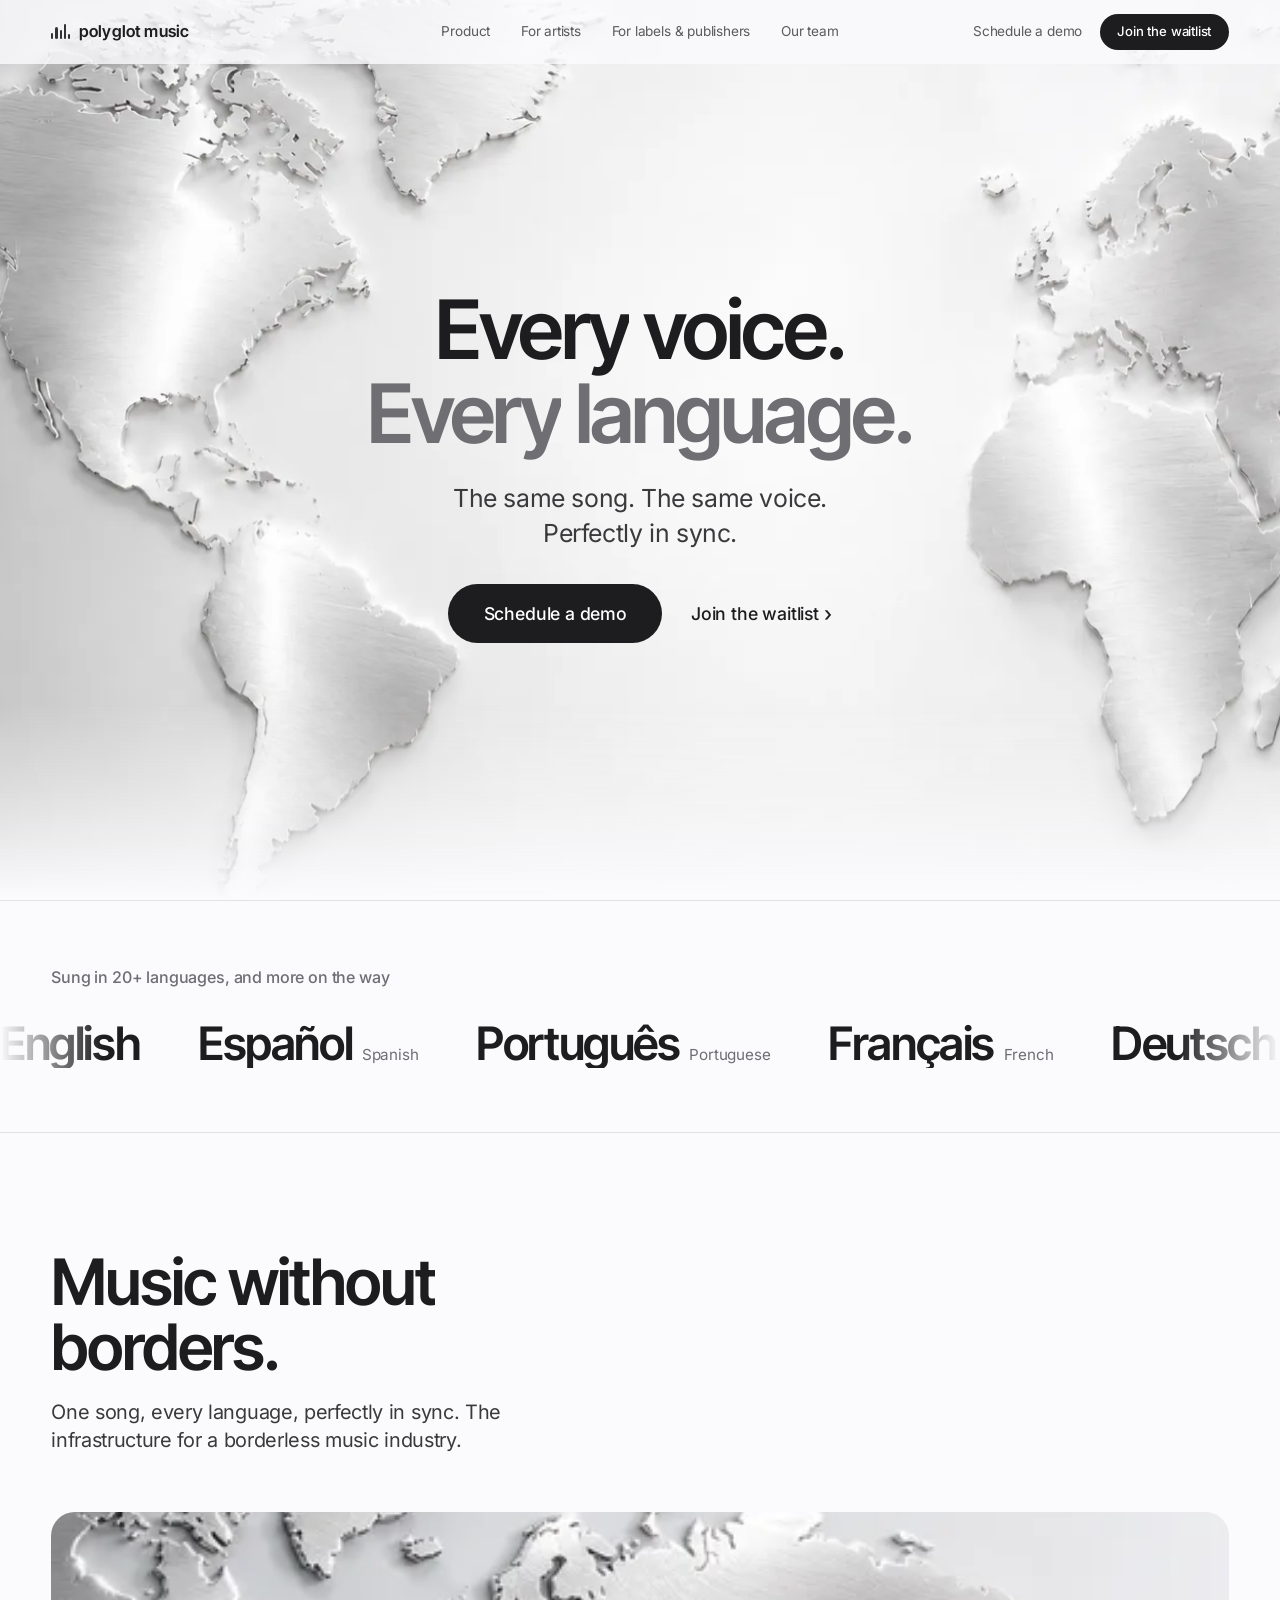
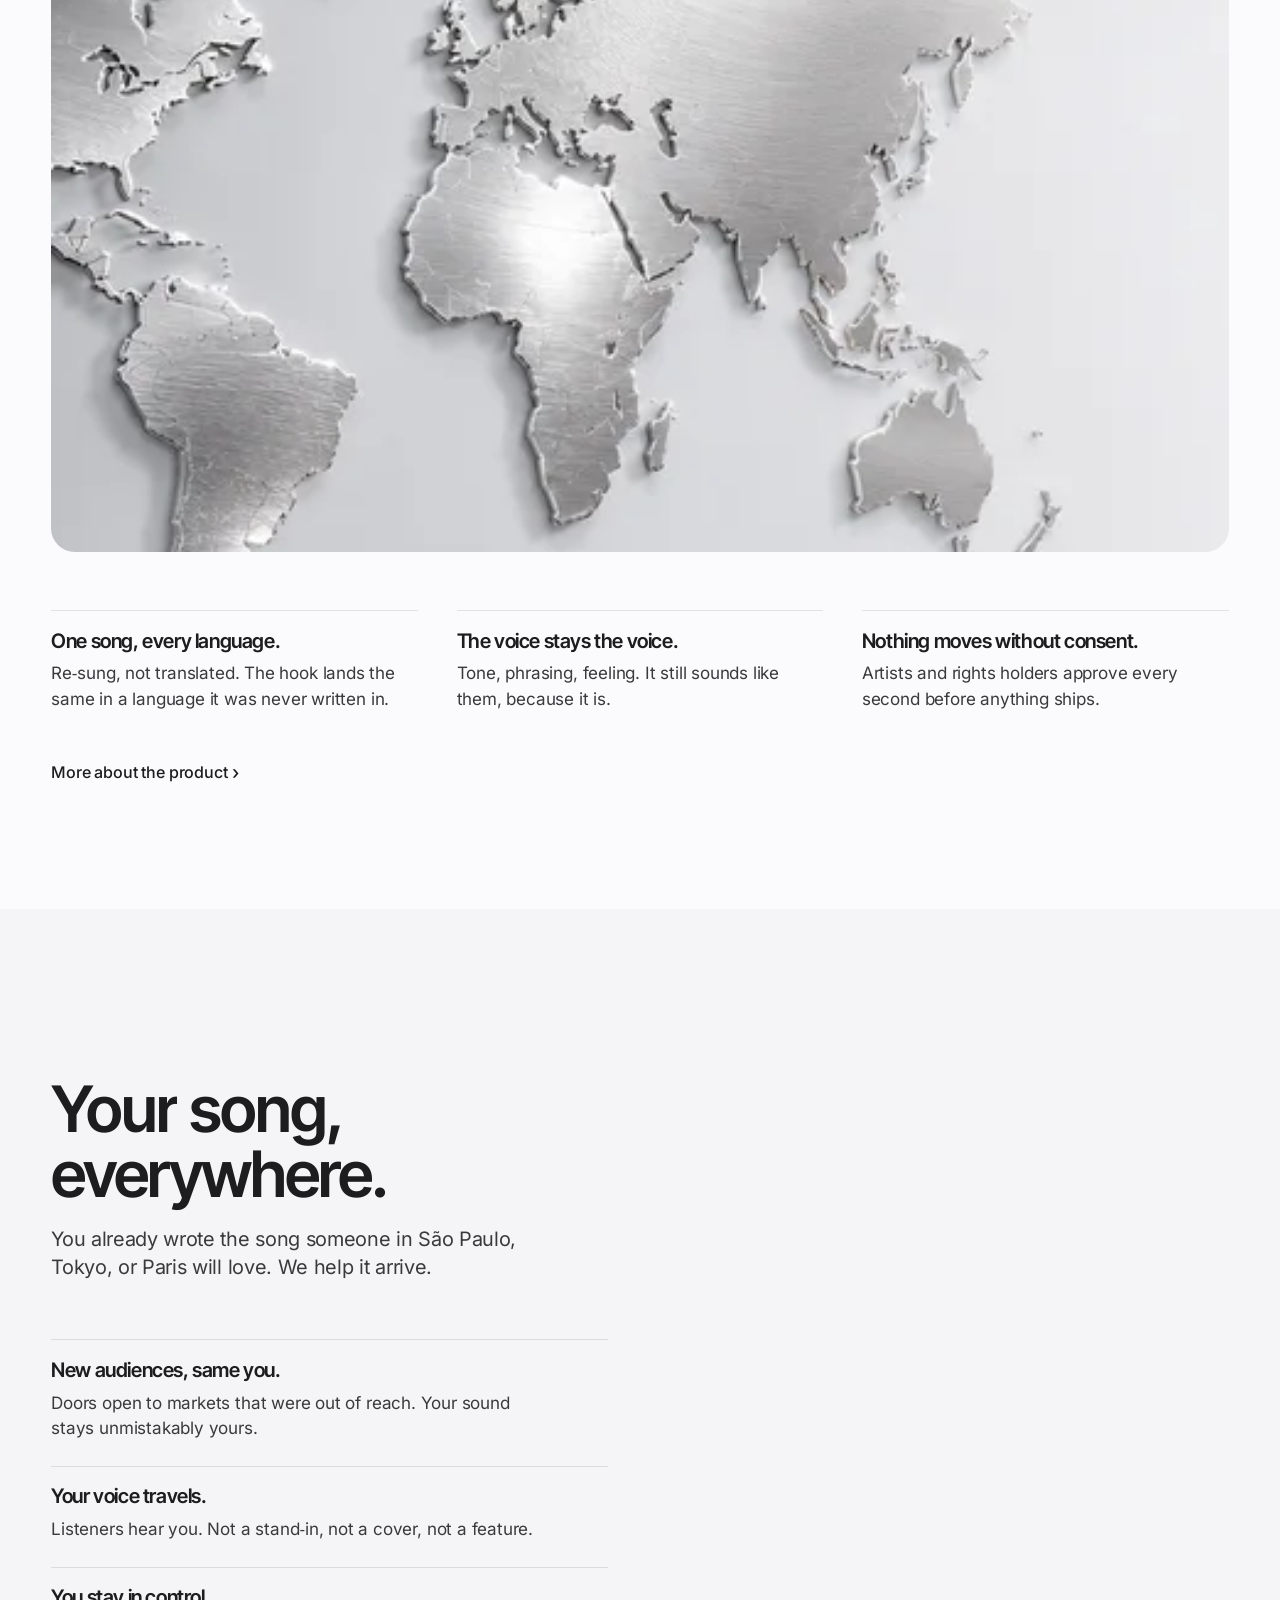
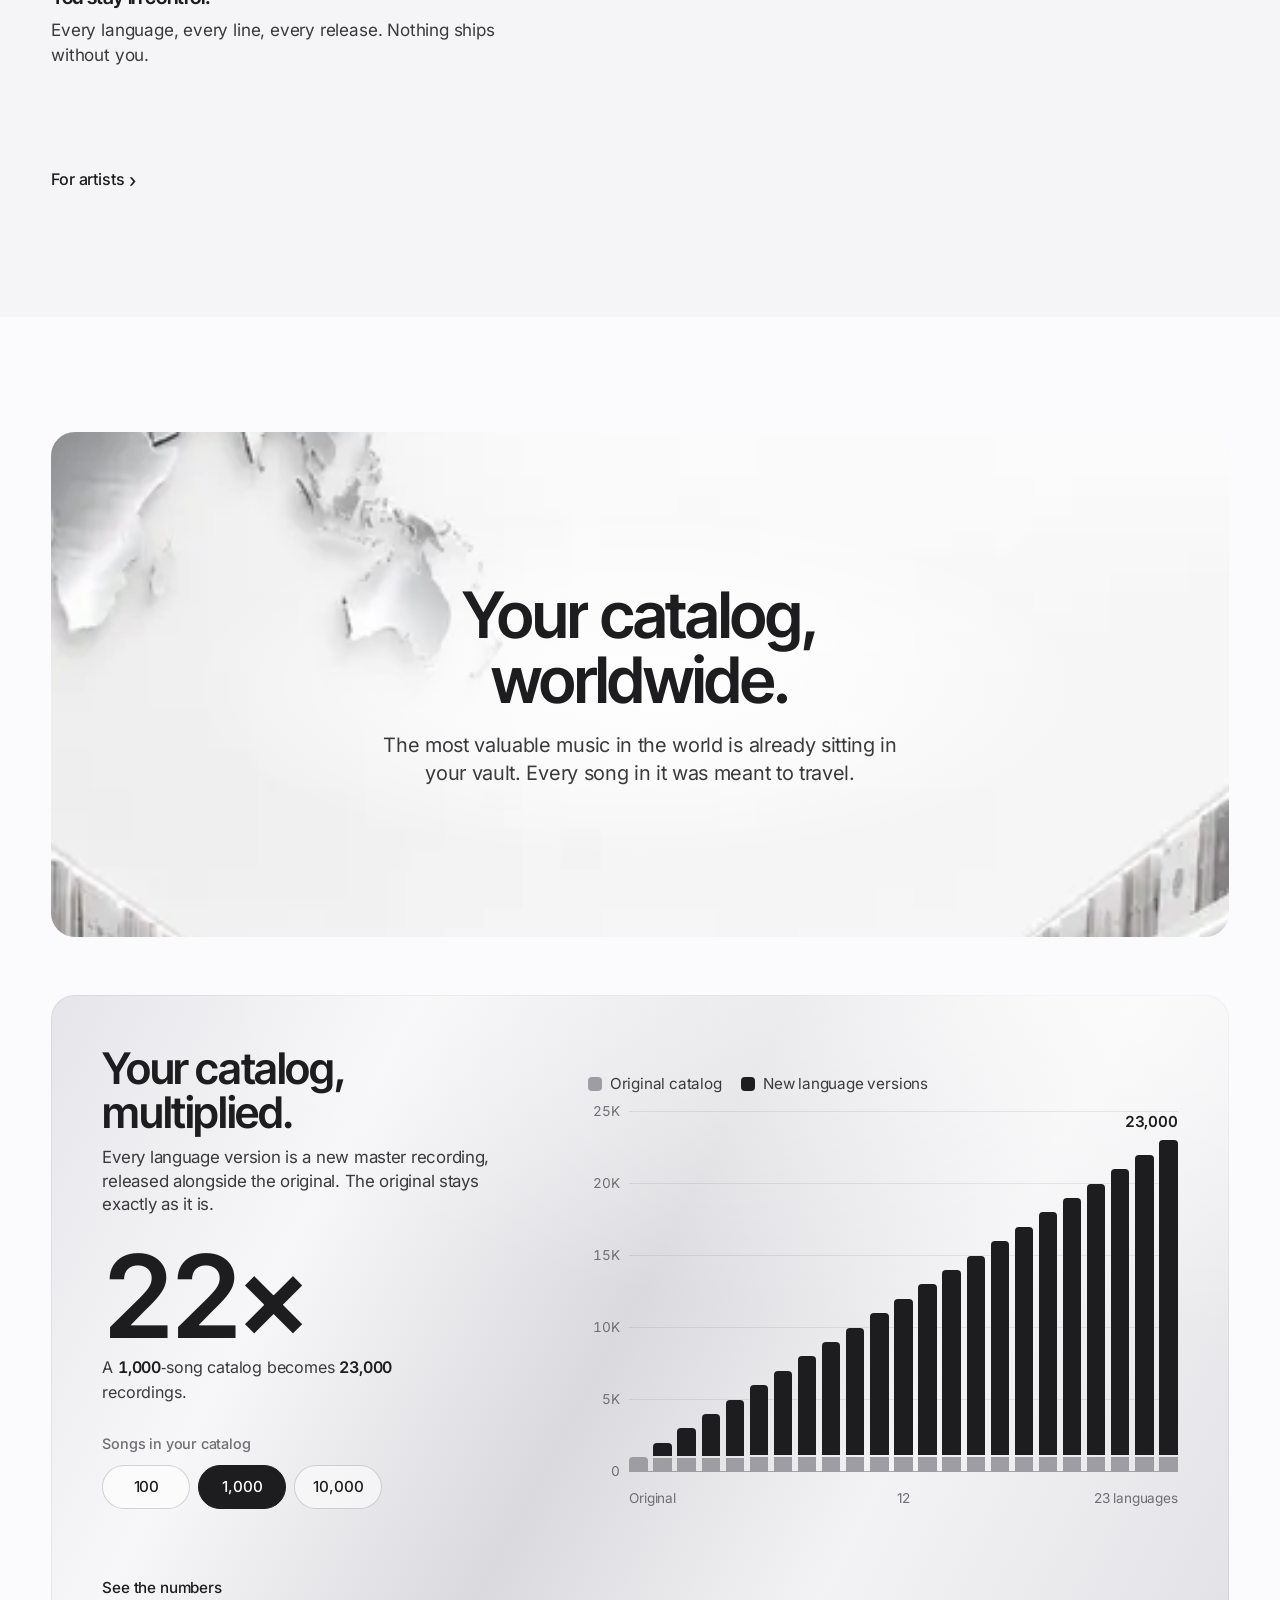
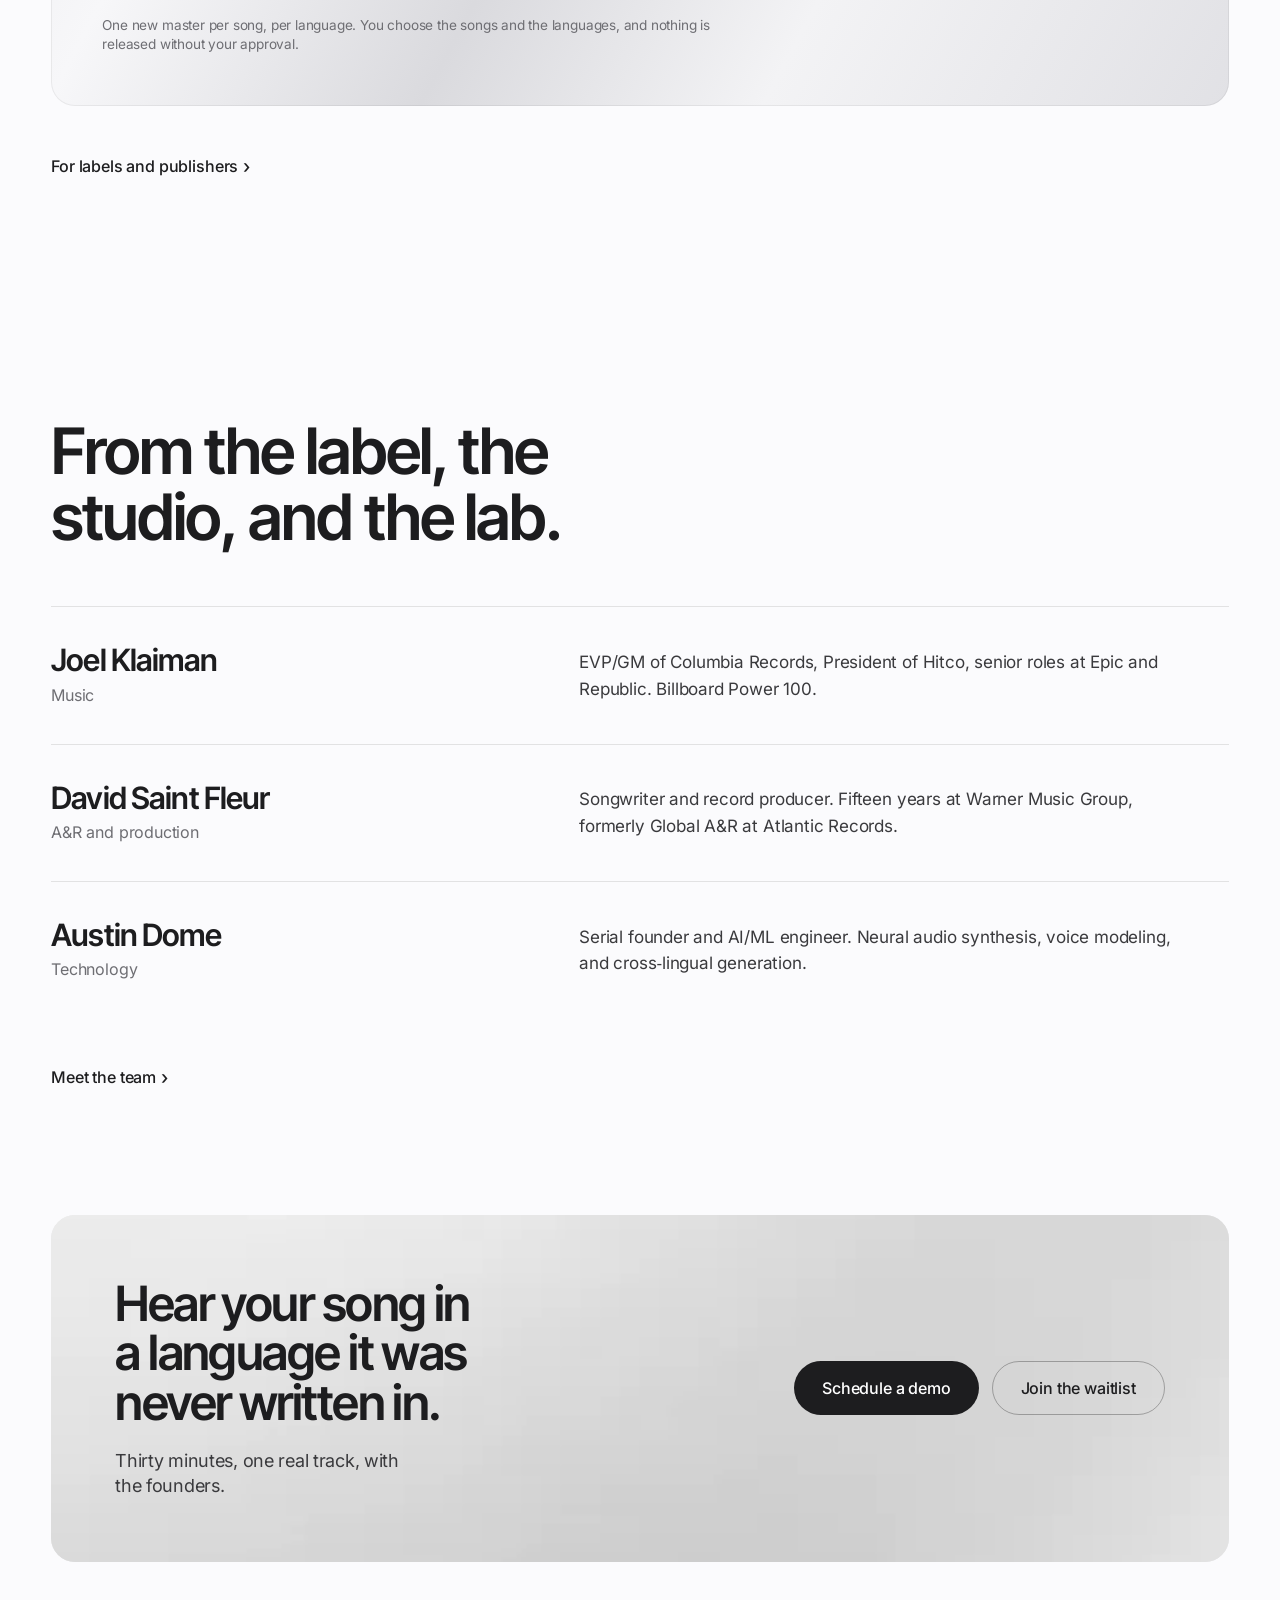
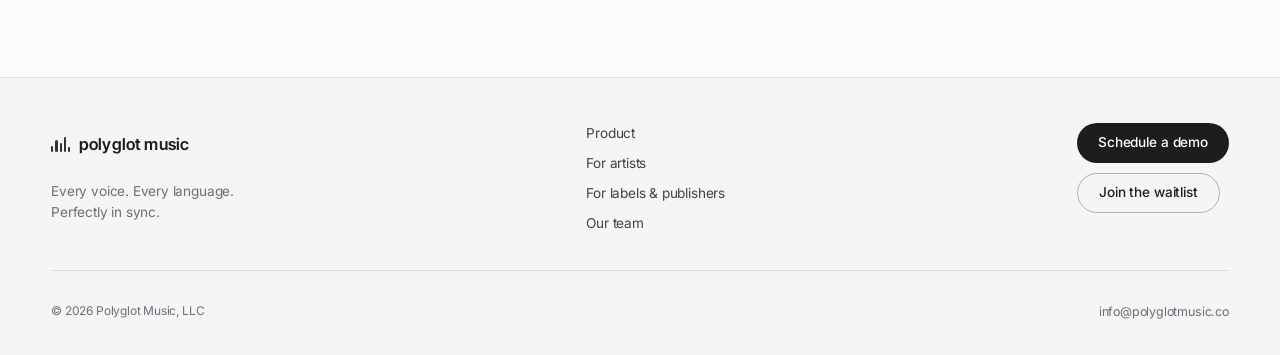
==== commit b5271e26: "23 languages, catalog multiplier chart, AI only in founder bio, balanced closing band Co-Authored-By" ====
--- a/index.html
+++ b/index.html
@@ -1,4 +1,4 @@
-<!DOCTYPE html><html lang="en"><head><meta charset="UTF-8"><meta name="viewport" content="width=device-width, initial-scale=1.0, viewport-fit=cover"><title>Polyglot Music | Songs in Every Language, in the Original Voice</title><meta name="description" content="Polyglot Music creates new-language versions of songs, sung in the artist's own voice and in sync with the original. For artists, labels and publishers."><meta name="robots" content="index, follow, max-image-preview:large"><link rel="canonical" href="https://www.polyglotmusic.co/"><meta property="og:type" content="website"><meta property="og:site_name" content="Polyglot Music"><meta property="og:locale" content="en_US"><meta property="og:title" content="Polyglot Music"><meta property="og:description" content="Every voice. Every language. Perfectly in sync."><meta property="og:url" content="https://www.polyglotmusic.co/"><meta property="og:image" content="https://www.polyglotmusic.co/og-image.png"><meta property="og:image:width" content="1200"><meta property="og:image:height" content="630"><meta property="og:image:alt" content="Polyglot Music. Every voice. Every language. Perfectly in sync."><meta name="twitter:card" content="summary_large_image"><meta name="twitter:title" content="Polyglot Music"><meta name="twitter:description" content="Every voice. Every language. Perfectly in sync."><meta name="twitter:image" content="https://www.polyglotmusic.co/og-image.png"><script type="application/ld+json">{"@context":"https://schema.org","@graph":[{"@type":"Organization","@id":"https://www.polyglotmusic.co/#org","name":"Polyglot Music","alternateName":["Polyglot","Polyglot Music, LLC"],"url":"https://www.polyglotmusic.co/","logo":"https://www.polyglotmusic.co/icon-512.png","image":"https://www.polyglotmusic.co/og-image.png","email":"info@polyglotmusic.co","slogan":"Every voice. Every language. Perfectly in sync.","description":"Polyglot Music creates new-language versions of songs, sung in the artist's own voice and in sync with the original recording, for artists, labels and publishers.","knowsAbout":["music localization","multilingual music","song translation","cross-lingual singing","music dubbing"],"founder":[{"@type":"Person","name":"Austin Dome"},{"@type":"Person","name":"David Saint Fleur"},{"@type":"Person","name":"Joel Klaiman"}],"contactPoint":{"@type":"ContactPoint","contactType":"sales","email":"info@polyglotmusic.co","url":"https://www.polyglotmusic.co/demo.html"}},{"@type":"WebSite","@id":"https://www.polyglotmusic.co/#website","url":"https://www.polyglotmusic.co/","name":"Polyglot Music","publisher":{"@id":"https://www.polyglotmusic.co/#org"},"inLanguage":"en"}]}</script><meta name="theme-color" content="#fbfbfd"><meta name="apple-mobile-web-app-title" content="Polyglot"><meta name="format-detection" content="telephone=no"><link rel="apple-touch-icon" sizes="180x180" href="/apple-touch-icon.png?v=2"><link rel="icon" href="/favicon.ico?v=2" sizes="48x48"><link rel="icon" type="image/png" sizes="48x48" href="/favicon-48x48.png?v=2"><link rel="icon" type="image/png" sizes="32x32" href="/favicon-32x32.png?v=2"><link rel="icon" type="image/png" sizes="16x16" href="/favicon-16x16.png?v=2"><link rel="icon" type="image/svg+xml" href="/favicon.svg?v=2"><link rel="manifest" href="/site.webmanifest?v=2"><script>document.documentElement.classList.add('js');</script><link rel="stylesheet" href="/assets/Base.DRs8Q0tB.css"><link rel="stylesheet" href="/assets/index.DkxiMzjh.css"><style>.display[data-astro-cid-wlthrclk]{align-content:end;display:grid}.hl[data-astro-cid-wlthrclk]{display:block}
-.photo[data-astro-cid-xjdomtpr]{width:100%;height:100%;display:block}.photo[data-astro-cid-xjdomtpr] img[data-astro-cid-xjdomtpr]{object-fit:cover;object-position:var(--pos,50% 50%);width:100%;height:100%}.statement[data-astro-cid-zx4qcpyt]{gap:var(--s-group);display:grid}.statement[data-astro-cid-zx4qcpyt] .display{align-content:end;margin:0;display:grid}.center[data-astro-cid-zx4qcpyt]{text-align:center;justify-items:center}.center[data-astro-cid-zx4qcpyt] .lede[data-astro-cid-zx4qcpyt]{margin-inline:auto}.cta[data-astro-cid-hwvj6ntz]{padding-top:0}.cta[data-astro-cid-hwvj6ntz].ink{padding-top:var(--s-block)}.band[data-astro-cid-hwvj6ntz]{min-height:clamp(300px,38vh,440px);display:grid}.inner[data-astro-cid-hwvj6ntz]{z-index:2;grid-template-columns:minmax(0,7fr) minmax(0,5fr);align-items:end;gap:2rem clamp(2rem,5vw,5rem);padding:clamp(2rem,5vw,4rem);display:grid;position:relative}.text[data-astro-cid-hwvj6ntz]{gap:var(--s-group);display:grid}.inner[data-astro-cid-hwvj6ntz] .display[data-astro-cid-hwvj6ntz]{max-width:14ch;font-size:clamp(2rem,3.8vw,4.2rem)}.inner[data-astro-cid-hwvj6ntz] .lede[data-astro-cid-hwvj6ntz]{max-width:34ch;font-size:clamp(1.05rem,1.4vw,1.6rem)}.ctas[data-astro-cid-hwvj6ntz]{flex-wrap:wrap;justify-content:flex-end;gap:.8rem;display:flex}.ink[data-astro-cid-hwvj6ntz] .band[data-astro-cid-hwvj6ntz]{background:var(--color-ink);min-height:clamp(260px,32vh,380px)}.ink[data-astro-cid-hwvj6ntz] .display[data-astro-cid-hwvj6ntz]{color:#fff}.ink[data-astro-cid-hwvj6ntz] .lede[data-astro-cid-hwvj6ntz]{color:#ffffffb8}.ink[data-astro-cid-hwvj6ntz] .btn[data-astro-cid-hwvj6ntz]{color:var(--color-ink);background:#fff}.ink[data-astro-cid-hwvj6ntz] .btn[data-astro-cid-hwvj6ntz]:hover{background:#f5f5f7}.ink[data-astro-cid-hwvj6ntz] .btn-ghost[data-astro-cid-hwvj6ntz]{color:#fff;border-color:#fff6}.ink[data-astro-cid-hwvj6ntz] .btn-ghost[data-astro-cid-hwvj6ntz]:hover{background:#ffffff14;border-color:#fff}@media (width<=63.99rem){.band[data-astro-cid-hwvj6ntz]{min-height:0}.inner[data-astro-cid-hwvj6ntz]{grid-template-columns:1fr;align-items:start;padding-top:clamp(3rem,10vw,5rem)}.ctas[data-astro-cid-hwvj6ntz]{justify-content:flex-start}}@media (width<=40rem){.band[data-astro-cid-hwvj6ntz]{min-height:0}.inner[data-astro-cid-hwvj6ntz]{padding:1.75rem 1.4rem}.ctas[data-astro-cid-hwvj6ntz]{flex-direction:column;align-items:stretch}}
+<!DOCTYPE html><html lang="en"><head><meta charset="UTF-8"><meta name="viewport" content="width=device-width, initial-scale=1.0, viewport-fit=cover"><title>Polyglot Music | Songs in Every Language, in the Original Voice</title><meta name="description" content="Polyglot Music creates new-language versions of songs, sung in the artist's own voice and in sync with the original. For artists, labels and publishers."><meta name="robots" content="index, follow, max-image-preview:large"><link rel="canonical" href="https://www.polyglotmusic.co/"><meta property="og:type" content="website"><meta property="og:site_name" content="Polyglot Music"><meta property="og:locale" content="en_US"><meta property="og:title" content="Polyglot Music"><meta property="og:description" content="Every voice. Every language. Perfectly in sync."><meta property="og:url" content="https://www.polyglotmusic.co/"><meta property="og:image" content="https://www.polyglotmusic.co/og-image.png"><meta property="og:image:width" content="1200"><meta property="og:image:height" content="630"><meta property="og:image:alt" content="Polyglot Music. Every voice. Every language. Perfectly in sync."><meta name="twitter:card" content="summary_large_image"><meta name="twitter:title" content="Polyglot Music"><meta name="twitter:description" content="Every voice. Every language. Perfectly in sync."><meta name="twitter:image" content="https://www.polyglotmusic.co/og-image.png"><script type="application/ld+json">{"@context":"https://schema.org","@graph":[{"@type":"Organization","@id":"https://www.polyglotmusic.co/#org","name":"Polyglot Music","alternateName":["Polyglot","Polyglot Music, LLC"],"url":"https://www.polyglotmusic.co/","logo":"https://www.polyglotmusic.co/icon-512.png","image":"https://www.polyglotmusic.co/og-image.png","email":"info@polyglotmusic.co","slogan":"Every voice. Every language. Perfectly in sync.","description":"Polyglot Music creates new-language versions of songs, sung in the artist's own voice and in sync with the original recording, for artists, labels and publishers.","knowsAbout":["music localization","multilingual music","song translation","cross-lingual singing","music dubbing"],"founder":[{"@type":"Person","name":"Austin Dome"},{"@type":"Person","name":"David Saint Fleur"},{"@type":"Person","name":"Joel Klaiman"}],"contactPoint":{"@type":"ContactPoint","contactType":"sales","email":"info@polyglotmusic.co","url":"https://www.polyglotmusic.co/demo.html"}},{"@type":"WebSite","@id":"https://www.polyglotmusic.co/#website","url":"https://www.polyglotmusic.co/","name":"Polyglot Music","publisher":{"@id":"https://www.polyglotmusic.co/#org"},"inLanguage":"en"}]}</script><meta name="theme-color" content="#fbfbfd"><meta name="apple-mobile-web-app-title" content="Polyglot"><meta name="format-detection" content="telephone=no"><link rel="apple-touch-icon" sizes="180x180" href="/apple-touch-icon.png?v=2"><link rel="icon" href="/favicon.ico?v=2" sizes="48x48"><link rel="icon" type="image/png" sizes="48x48" href="/favicon-48x48.png?v=2"><link rel="icon" type="image/png" sizes="32x32" href="/favicon-32x32.png?v=2"><link rel="icon" type="image/png" sizes="16x16" href="/favicon-16x16.png?v=2"><link rel="icon" type="image/svg+xml" href="/favicon.svg?v=2"><link rel="manifest" href="/site.webmanifest?v=2"><script>document.documentElement.classList.add('js');</script><link rel="stylesheet" href="/assets/Base.CfSsUW4g.css"><link rel="stylesheet" href="/assets/index.Cza4fCUg.css"><style>.display[data-astro-cid-wlthrclk]{align-content:end;display:grid}.hl[data-astro-cid-wlthrclk]{display:block}
+.photo[data-astro-cid-xjdomtpr]{width:100%;height:100%;display:block}.photo[data-astro-cid-xjdomtpr] img[data-astro-cid-xjdomtpr]{object-fit:cover;object-position:var(--pos,50% 50%);width:100%;height:100%}.statement[data-astro-cid-zx4qcpyt]{gap:var(--s-group);display:grid}.statement[data-astro-cid-zx4qcpyt] .display{align-content:end;margin:0;display:grid}.center[data-astro-cid-zx4qcpyt]{text-align:center;justify-items:center}.center[data-astro-cid-zx4qcpyt] .lede[data-astro-cid-zx4qcpyt]{margin-inline:auto}.cta[data-astro-cid-hwvj6ntz]{padding-top:0}.cta[data-astro-cid-hwvj6ntz].ink{padding-top:var(--s-block)}.band[data-astro-cid-hwvj6ntz]{outline-offset:-1px;outline:1px solid #0000000f;align-items:center;min-height:clamp(280px,34vh,400px);display:grid}.inner[data-astro-cid-hwvj6ntz]{z-index:2;grid-template-columns:minmax(0,7fr) minmax(0,5fr);align-items:center;gap:2rem clamp(2rem,5vw,5rem);padding:clamp(2.25rem,5vw,4.25rem);display:grid;position:relative}.text[data-astro-cid-hwvj6ntz]{gap:var(--s-group);display:grid}.inner[data-astro-cid-hwvj6ntz] .display[data-astro-cid-hwvj6ntz]{max-width:14ch;font-size:clamp(2rem,3.8vw,4.2rem)}.inner[data-astro-cid-hwvj6ntz] .lede[data-astro-cid-hwvj6ntz]{max-width:34ch;font-size:clamp(1.05rem,1.4vw,1.6rem)}.ctas[data-astro-cid-hwvj6ntz]{flex-wrap:wrap;justify-content:flex-end;gap:.8rem;display:flex}.ink[data-astro-cid-hwvj6ntz] .band[data-astro-cid-hwvj6ntz]{background:var(--color-ink);min-height:clamp(260px,32vh,380px)}.ink[data-astro-cid-hwvj6ntz] .display[data-astro-cid-hwvj6ntz]{color:#fff}.ink[data-astro-cid-hwvj6ntz] .lede[data-astro-cid-hwvj6ntz]{color:#ffffffb8}.ink[data-astro-cid-hwvj6ntz] .btn[data-astro-cid-hwvj6ntz]{color:var(--color-ink);background:#fff}.ink[data-astro-cid-hwvj6ntz] .btn[data-astro-cid-hwvj6ntz]:hover{background:#f5f5f7}.ink[data-astro-cid-hwvj6ntz] .btn-ghost[data-astro-cid-hwvj6ntz]{color:#fff;border-color:#fff6}.ink[data-astro-cid-hwvj6ntz] .btn-ghost[data-astro-cid-hwvj6ntz]:hover{background:#ffffff14;border-color:#fff}@media (width<=63.99rem){.band[data-astro-cid-hwvj6ntz]{min-height:0}.inner[data-astro-cid-hwvj6ntz]{grid-template-columns:1fr;align-items:start}.ctas[data-astro-cid-hwvj6ntz]{justify-content:flex-start}}@media (width<=40rem){.band[data-astro-cid-hwvj6ntz]{min-height:0}.inner[data-astro-cid-hwvj6ntz]{padding:1.75rem 1.4rem}.ctas[data-astro-cid-hwvj6ntz]{flex-direction:column;align-items:stretch}}
 .proof[data-astro-cid-kur57igv] .wrap[data-astro-cid-kur57igv]{z-index:2;gap:var(--s-block);display:grid;position:relative}.platinum[data-astro-cid-kur57igv]{margin-top:calc(var(--nav) * -1);padding-top:calc(var(--nav) + clamp(3rem,7vw,5.5rem));position:relative;overflow:hidden}.platinum[data-astro-cid-kur57igv] .plate[data-astro-cid-kur57igv]{z-index:0;position:absolute;inset:0}.platinum[data-astro-cid-kur57igv] .plate[data-astro-cid-kur57igv] .photo{position:absolute;inset:0}.platinum[data-astro-cid-kur57igv] .roster[data-astro-cid-kur57igv] li[data-astro-cid-kur57igv]{border-top-color:#00000024}.platinum[data-astro-cid-kur57igv] .roster[data-astro-cid-kur57igv] p[data-astro-cid-kur57igv]{color:var(--color-ink)}.platinum[data-astro-cid-kur57igv] .role[data-astro-cid-kur57igv]{color:var(--color-body)}.roster[data-astro-cid-kur57igv]{gap:0;display:grid}.roster[data-astro-cid-kur57igv] li[data-astro-cid-kur57igv]{border-top:1px solid var(--color-line);grid-template-columns:minmax(0,5fr) minmax(0,7fr);gap:1rem clamp(2rem,5vw,5rem);padding:clamp(1.5rem,3vw,2.25rem) 0;display:grid}.roster[data-astro-cid-kur57igv] h3[data-astro-cid-kur57igv]{font-family:var(--font-display);letter-spacing:-.028em;font-size:clamp(1.5rem,2.4vw,2rem);font-weight:600;line-height:1.1}.role[data-astro-cid-kur57igv]{color:var(--color-muted);margin-top:.35rem;font-size:1rem;display:block}.roster[data-astro-cid-kur57igv] p[data-astro-cid-kur57igv]{color:var(--color-body);align-self:center;max-width:56ch;font-size:1.0625rem;line-height:1.55}.more[data-astro-cid-kur57igv]{margin-top:calc(var(--s-group) * -1)}@media (width>=110rem){.roster[data-astro-cid-kur57igv] h3[data-astro-cid-kur57igv]{font-size:2.4rem}.roster[data-astro-cid-kur57igv] p[data-astro-cid-kur57igv]{max-width:60ch;font-size:1.25rem}.role[data-astro-cid-kur57igv]{font-size:1.1rem}}@media (width<=47.99rem){.roster[data-astro-cid-kur57igv] li[data-astro-cid-kur57igv]{grid-template-columns:1fr;gap:.6rem;padding:1.4rem 0}}
-</style><link rel="stylesheet" href="/assets/chapters.DTQr3VcH.css"></head><body class="home"><a class="skip" href="#main">Skip to content</a><header class="topbar" data-astro-cid-wpvy4v7s><a class="brand beat" href="/" data-astro-cid-6bctqxxv><span class="eq" aria-hidden="true" data-astro-cid-6bctqxxv><i data-astro-cid-6bctqxxv></i><i data-astro-cid-6bctqxxv></i><i data-astro-cid-6bctqxxv></i><i data-astro-cid-6bctqxxv></i><i data-astro-cid-6bctqxxv></i></span>polyglot music</a><nav class="mainnav" aria-label="Primary" data-astro-cid-wpvy4v7s><a href="/product.html" data-astro-cid-wpvy4v7s>Product</a><a href="/for-artists.html" data-astro-cid-wpvy4v7s>For artists</a><a href="/for-labels.html" data-astro-cid-wpvy4v7s>For labels &amp; publishers</a><a href="/team.html" data-astro-cid-wpvy4v7s>Our team</a></nav><div class="actions" data-astro-cid-wpvy4v7s><a href="/demo.html" class="navdemo" data-astro-cid-wpvy4v7s>Schedule a demo</a><a href="/waitlist.html" class="pill" data-astro-cid-wpvy4v7s>Join the waitlist</a><button class="toggle" aria-expanded="false" aria-controls="mobilemenu" aria-label="Open menu" data-astro-cid-wpvy4v7s><span data-astro-cid-wpvy4v7s></span><span data-astro-cid-wpvy4v7s></span></button></div></header><div class="menu" id="mobilemenu" hidden data-astro-cid-wpvy4v7s><div class="menu-top" data-astro-cid-wpvy4v7s><a class="brand" href="/" data-astro-cid-6bctqxxv><span class="eq" aria-hidden="true" data-astro-cid-6bctqxxv><i data-astro-cid-6bctqxxv></i><i data-astro-cid-6bctqxxv></i><i data-astro-cid-6bctqxxv></i><i data-astro-cid-6bctqxxv></i><i data-astro-cid-6bctqxxv></i></span>polyglot music</a><button class="close" aria-label="Close menu" data-astro-cid-wpvy4v7s><span data-astro-cid-wpvy4v7s></span><span data-astro-cid-wpvy4v7s></span></button></div><a href="/product.html" data-astro-cid-wpvy4v7s>Product</a><a href="/for-artists.html" data-astro-cid-wpvy4v7s>For artists</a><a href="/for-labels.html" data-astro-cid-wpvy4v7s>For labels &amp; publishers</a><a href="/team.html" data-astro-cid-wpvy4v7s>Our team</a><a class="cta primary" href="/demo.html" data-astro-cid-wpvy4v7s>Schedule a demo</a><a class="cta ghost" href="/waitlist.html" data-astro-cid-wpvy4v7s>Join the waitlist</a></div><main id="main"><section class="hero" id="top" data-astro-cid-ge2uvauf><div class="plate" data-astro-cid-ge2uvauf><picture class="photo" data-astro-cid-xjdomtpr><source srcset="/assets/home-wide.Dy7pi8W2_ib2zL.webp 720w, /assets/home-wide.Dy7pi8W2_ThhFt.webp 1100w, /assets/home-wide.Dy7pi8W2_X02bP.webp 1672w" sizes="(max-width: 63.99rem) and (orientation: portrait) 100vw, 134vw" type="image/webp" data-astro-cid-xjdomtpr><img src="/assets/home-wide.Dy7pi8W2_X02bP.webp" alt width="1672" height="941" loading="eager" fetchpriority="high" decoding="async" data-astro-cid-xjdomtpr></picture></div><div class="sheen" aria-hidden="true" data-astro-cid-ge2uvauf></div><div class="copy" data-astro-cid-ge2uvauf><h1 class="display" data-astro-cid-ge2uvauf><span class="vh" data-astro-cid-ge2uvauf>Every voice. Every language.</span><span class="hl" aria-hidden="true" data-astro-cid-ge2uvauf><span class="ln" data-astro-cid-ge2uvauf><span class="w" data-astro-cid-ge2uvauf><i style="--d:.18s" data-astro-cid-ge2uvauf>Every</i></span> <span class="w" data-astro-cid-ge2uvauf><i style="--d:.26s" data-astro-cid-ge2uvauf>voice.</i></span></span><span class="ln ln2" lang="en" data-roll="{&quot;langs&quot;:[[&quot;en&quot;,[&quot;Every&quot;,&quot;language.&quot;]],[&quot;es&quot;,[&quot;Cada&quot;,&quot;idioma.&quot;]],[&quot;fr&quot;,[&quot;Chaque&quot;,&quot;langue.&quot;]],[&quot;pt&quot;,[&quot;Toda&quot;,&quot;língua.&quot;]],[&quot;ja&quot;,[&quot;すべての言語。&quot;]],[&quot;ko&quot;,[&quot;모든&quot;,&quot;언어.&quot;]]],&quot;br&quot;:null,&quot;dim&quot;:-1}" data-loop data-astro-cid-ge2uvauf><span class="w" data-astro-cid-ge2uvauf><i style="--d:.36s" data-astro-cid-ge2uvauf>Every</i></span> <span class="w" data-astro-cid-ge2uvauf><i style="--d:.44s" data-astro-cid-ge2uvauf>language.</i></span></span></span></h1><p class="tagline rise" style="--d:.58s" data-astro-cid-ge2uvauf>The same song. The same voice. Perfectly in sync.</p><div class="ctas rise" style="--d:.72s" data-astro-cid-ge2uvauf><a class="btn" href="/demo.html" data-astro-cid-ge2uvauf>Schedule a demo</a><a class="link" href="/waitlist.html" data-astro-cid-ge2uvauf>Join the waitlist <span class="chev" data-astro-cid-ge2uvauf>&#8250;</span></a></div></div></section><section class="strip" aria-labelledby="langs-h" data-astro-cid-4q6bsggx><div class="wrap head" data-astro-cid-4q6bsggx><h2 id="langs-h" class="lbl rv" style="--i:0" data-astro-cid-4q6bsggx>Sung in 11 languages, and more on the way</h2></div><p class="vh" data-astro-cid-4q6bsggx>English, Spanish, Portuguese, French, German, Italian, Russian, Mandarin, Japanese, Korean, Filipino, and more.</p><div class="ticker rv" style="--i:1" aria-hidden="true" data-astro-cid-4q6bsggx><div class="track" data-astro-cid-4q6bsggx><span class="lang" data-astro-cid-4q6bsggx><span lang="en" class="n" data-astro-cid-4q6bsggx>English</span></span><span class="lang" data-astro-cid-4q6bsggx><span lang="es" class="n" data-astro-cid-4q6bsggx>Español</span><span class="e" data-astro-cid-4q6bsggx>Spanish</span></span><span class="lang" data-astro-cid-4q6bsggx><span lang="pt" class="n" data-astro-cid-4q6bsggx>Português</span><span class="e" data-astro-cid-4q6bsggx>Portuguese</span></span><span class="lang" data-astro-cid-4q6bsggx><span lang="fr" class="n" data-astro-cid-4q6bsggx>Français</span><span class="e" data-astro-cid-4q6bsggx>French</span></span><span class="lang" data-astro-cid-4q6bsggx><span lang="de" class="n" data-astro-cid-4q6bsggx>Deutsch</span><span class="e" data-astro-cid-4q6bsggx>German</span></span><span class="lang" data-astro-cid-4q6bsggx><span lang="it" class="n" data-astro-cid-4q6bsggx>Italiano</span><span class="e" data-astro-cid-4q6bsggx>Italian</span></span><span class="lang" data-astro-cid-4q6bsggx><span lang="ru" class="n" data-astro-cid-4q6bsggx>Русский</span><span class="e" data-astro-cid-4q6bsggx>Russian</span></span><span class="lang" data-astro-cid-4q6bsggx><span lang="zh" class="n" data-astro-cid-4q6bsggx>中文</span><span class="e" data-astro-cid-4q6bsggx>Mandarin</span></span><span class="lang" data-astro-cid-4q6bsggx><span lang="ja" class="n" data-astro-cid-4q6bsggx>日本語</span><span class="e" data-astro-cid-4q6bsggx>Japanese</span></span><span class="lang" data-astro-cid-4q6bsggx><span lang="ko" class="n" data-astro-cid-4q6bsggx>한국어</span><span class="e" data-astro-cid-4q6bsggx>Korean</span></span><span class="lang" data-astro-cid-4q6bsggx><span lang="fil" class="n" data-astro-cid-4q6bsggx>Filipino</span></span><span class="lang more" data-astro-cid-4q6bsggx><span class="n" data-astro-cid-4q6bsggx>and more</span></span><span class="lang" data-astro-cid-4q6bsggx><span lang="en" class="n" data-astro-cid-4q6bsggx>English</span></span><span class="lang" data-astro-cid-4q6bsggx><span lang="es" class="n" data-astro-cid-4q6bsggx>Español</span><span class="e" data-astro-cid-4q6bsggx>Spanish</span></span><span class="lang" data-astro-cid-4q6bsggx><span lang="pt" class="n" data-astro-cid-4q6bsggx>Português</span><span class="e" data-astro-cid-4q6bsggx>Portuguese</span></span><span class="lang" data-astro-cid-4q6bsggx><span lang="fr" class="n" data-astro-cid-4q6bsggx>Français</span><span class="e" data-astro-cid-4q6bsggx>French</span></span><span class="lang" data-astro-cid-4q6bsggx><span lang="de" class="n" data-astro-cid-4q6bsggx>Deutsch</span><span class="e" data-astro-cid-4q6bsggx>German</span></span><span class="lang" data-astro-cid-4q6bsggx><span lang="it" class="n" data-astro-cid-4q6bsggx>Italiano</span><span class="e" data-astro-cid-4q6bsggx>Italian</span></span><span class="lang" data-astro-cid-4q6bsggx><span lang="ru" class="n" data-astro-cid-4q6bsggx>Русский</span><span class="e" data-astro-cid-4q6bsggx>Russian</span></span><span class="lang" data-astro-cid-4q6bsggx><span lang="zh" class="n" data-astro-cid-4q6bsggx>中文</span><span class="e" data-astro-cid-4q6bsggx>Mandarin</span></span><span class="lang" data-astro-cid-4q6bsggx><span lang="ja" class="n" data-astro-cid-4q6bsggx>日本語</span><span class="e" data-astro-cid-4q6bsggx>Japanese</span></span><span class="lang" data-astro-cid-4q6bsggx><span lang="ko" class="n" data-astro-cid-4q6bsggx>한국어</span><span class="e" data-astro-cid-4q6bsggx>Korean</span></span><span class="lang" data-astro-cid-4q6bsggx><span lang="fil" class="n" data-astro-cid-4q6bsggx>Filipino</span></span><span class="lang more" data-astro-cid-4q6bsggx><span class="n" data-astro-cid-4q6bsggx>and more</span></span></div></div></section><section class="section feature wide" id="product" data-astro-cid-7yixq3ox><div class="wrap" data-astro-cid-7yixq3ox><div class="statement" data-astro-cid-zx4qcpyt><h2 data-astro-cid-wlthrclk="true" class="display h2"><span class="vh" data-astro-cid-wlthrclk>Music without borders.</span><span class="hl" aria-hidden="true" data-astro-cid-wlthrclk><span class="w" data-astro-cid-wlthrclk><i style="--d:0.16s" data-astro-cid-wlthrclk>Music</i></span> <span class="w" data-astro-cid-wlthrclk><i style="--d:0.24s" data-astro-cid-wlthrclk>without</i></span><br data-astro-cid-wlthrclk><span class="w" data-astro-cid-wlthrclk><i style="--d:0.32s" data-astro-cid-wlthrclk>borders.</i></span> </span></h2><p class="lede rv" style="--i:1" data-astro-cid-zx4qcpyt>One song, every language, perfectly in sync. The infrastructure for a borderless music industry.</p></div><div class="tile media rv" style="--i:2" data-astro-cid-7yixq3ox><picture class="photo" data-astro-cid-xjdomtpr><source media="(max-width: 47.99rem) and (orientation: portrait)" srcset="/assets/product-tall.Dk-mOfxC_Z1a6rrw.webp 480w, /assets/product-tall.Dk-mOfxC_ZKoCes.webp 752w" sizes="100vw" type="image/webp" data-astro-cid-xjdomtpr><source srcset="/assets/product-wide.DwtpSkvz_sEl3I.webp 720w, /assets/product-wide.DwtpSkvz_Z1aBG9D.webp 1100w, /assets/product-wide.DwtpSkvz_11q5Fw.webp 1672w" sizes="(min-width: 80rem) 1200px, 100vw" type="image/webp" data-astro-cid-xjdomtpr><img src="/assets/product-wide.DwtpSkvz_11q5Fw.webp" alt="A silver mixing console beneath a brushed-metal world map" width="1672" height="941" loading="lazy" decoding="async" style="--pos:50% 30%" data-astro-cid-xjdomtpr></picture></div><ul class="points" style="--cols:3" data-astro-cid-vnlbk2jm><li class="rv" style="--i:3" data-astro-cid-vnlbk2jm><strong data-astro-cid-vnlbk2jm>One song, every language.</strong><p data-astro-cid-vnlbk2jm>Re&#8209;sung, not translated. The hook lands the same in a language it was never written in.</p></li><li class="rv" style="--i:4" data-astro-cid-vnlbk2jm><strong data-astro-cid-vnlbk2jm>The voice stays the voice.</strong><p data-astro-cid-vnlbk2jm>Tone, phrasing, feeling. It still sounds like them, because it is.</p></li><li class="rv" style="--i:5" data-astro-cid-vnlbk2jm><strong data-astro-cid-vnlbk2jm>Nothing moves without consent.</strong><p data-astro-cid-vnlbk2jm>Artists and rights holders approve every second before anything ships.</p></li></ul><p class="more rv" style="--i:6" data-astro-cid-7yixq3ox><a class="link" href="/product.html" data-astro-cid-7yixq3ox>More about the product <span class="chev" data-astro-cid-7yixq3ox>&#8250;</span></a></p></div></section><section class="section feature split tinted" id="artists" data-astro-cid-7yixq3ox><div class="wrap" data-astro-cid-7yixq3ox><div class="grid" data-astro-cid-7yixq3ox><div class="copy" data-astro-cid-7yixq3ox><div class="statement" data-astro-cid-zx4qcpyt><h2 data-astro-cid-wlthrclk="true" class="display h2"><span class="vh" data-astro-cid-wlthrclk>Your song, everywhere.</span><span class="hl" aria-hidden="true" data-astro-cid-wlthrclk><span class="w" data-astro-cid-wlthrclk><i style="--d:0.16s" data-astro-cid-wlthrclk>Your</i></span> <span class="w" data-astro-cid-wlthrclk><i style="--d:0.24s" data-astro-cid-wlthrclk>song,</i></span><br data-astro-cid-wlthrclk><span class="w" data-astro-cid-wlthrclk><i style="--d:0.32s" data-astro-cid-wlthrclk>everywhere.</i></span> </span></h2><p class="lede rv" style="--i:1" data-astro-cid-zx4qcpyt>You already wrote the song someone in S&atilde;o Paulo, Tokyo, or Paris will love. We help it arrive.</p></div><ul class="points stack" style="--cols:3" data-astro-cid-vnlbk2jm><li class="rv" style="--i:2" data-astro-cid-vnlbk2jm><strong data-astro-cid-vnlbk2jm>New audiences, same you.</strong><p data-astro-cid-vnlbk2jm>Doors open to markets that were out of reach. Your sound stays unmistakably yours.</p></li><li class="rv" style="--i:3" data-astro-cid-vnlbk2jm><strong data-astro-cid-vnlbk2jm>Your voice travels.</strong><p data-astro-cid-vnlbk2jm>Listeners hear you. Not a stand&#8209;in, not a cover, not a feature.</p></li><li class="rv" style="--i:4" data-astro-cid-vnlbk2jm><strong data-astro-cid-vnlbk2jm>You stay in control.</strong><p data-astro-cid-vnlbk2jm>Every language, every line, every release. Nothing ships without you.</p></li></ul></div><div class="tile media rv" style="--i:1" data-astro-cid-7yixq3ox><picture class="photo" data-astro-cid-xjdomtpr><source media="(max-width: 47.99rem) and (orientation: portrait)" srcset="/assets/artists-tall.DvyXCyPp_Z1dagvz.webp 480w, /assets/artists-tall.DvyXCyPp_ZNsriv.webp 752w" sizes="100vw" type="image/webp" data-astro-cid-xjdomtpr><source srcset="/assets/artists-wide.VFdLnQL2_2EPS4.webp 720w, /assets/artists-wide.VFdLnQL2_ReoRP.webp 1100w, /assets/artists-wide.VFdLnQL2_Z20TW5V.webp 1672w" sizes="(min-width: 64rem) 560px, 100vw" type="image/webp" data-astro-cid-xjdomtpr><img src="/assets/artists-wide.VFdLnQL2_Z20TW5V.webp" alt="A singer at a vintage microphone before a brushed-metal world map" width="1672" height="941" loading="lazy" decoding="async" style="--pos:50% 70%" data-astro-cid-xjdomtpr></picture></div></div><p class="more rv" style="--i:6" data-astro-cid-7yixq3ox><a class="link" href="/for-artists.html" data-astro-cid-7yixq3ox>For artists <span class="chev" data-astro-cid-7yixq3ox>&#8250;</span></a></p></div></section><section class="section feature corridor" id="labels" data-astro-cid-7yixq3ox><div class="wrap" data-astro-cid-7yixq3ox><div class="stage" data-astro-cid-7yixq3ox><div class="tile media rv" style="--i:0" data-astro-cid-7yixq3ox><picture class="photo" data-astro-cid-xjdomtpr><source media="(max-width: 47.99rem) and (orientation: portrait)" srcset="/assets/labels-tall.CMsNOS4-_1BmO2M.webp 480w, /assets/labels-tall.CMsNOS4-_ZaMwcD.webp 752w" sizes="100vw" type="image/webp" data-astro-cid-xjdomtpr><source srcset="/assets/labels-wide.Ddnazy7Y_2cO0o5.webp 720w, /assets/labels-wide.Ddnazy7Y_ZqbBXU.webp 1100w, /assets/labels-wide.Ddnazy7Y_1PiwnK.webp 1672w" sizes="(min-width: 80rem) 1200px, 100vw" type="image/webp" data-astro-cid-xjdomtpr><img src="/assets/labels-wide.Ddnazy7Y_1PiwnK.webp" alt="An archive of records and master tapes receding toward the light, beneath a brushed-metal world map" width="1672" height="941" loading="lazy" decoding="async" style="--pos:50% 40%" data-astro-cid-xjdomtpr></picture></div><div class="over" data-astro-cid-7yixq3ox><div class="statement center" data-astro-cid-zx4qcpyt><h2 data-astro-cid-wlthrclk="true" class="display h2"><span class="vh" data-astro-cid-wlthrclk>Your catalog, worldwide.</span><span class="hl" aria-hidden="true" data-astro-cid-wlthrclk><span class="w" data-astro-cid-wlthrclk><i style="--d:0.16s" data-astro-cid-wlthrclk>Your</i></span> <span class="w" data-astro-cid-wlthrclk><i style="--d:0.24s" data-astro-cid-wlthrclk>catalog,</i></span><br data-astro-cid-wlthrclk><span class="w" data-astro-cid-wlthrclk><i style="--d:0.32s" data-astro-cid-wlthrclk>worldwide.</i></span> </span></h2><p class="lede rv" style="--i:1" data-astro-cid-zx4qcpyt>The most valuable music in the world is already sitting in your vault. Every song in it was meant to travel.</p></div></div></div><figure class="chart rv" style="--i:1" data-chart="{&quot;years&quot;:[2020,2021,2022,2023,2024,2025],&quot;series&quot;:[{&quot;name&quot;:&quot;Latin America&quot;,&quot;values&quot;:[100,131,165,197,242,283]},{&quot;name&quot;:&quot;Asia&quot;,&quot;values&quot;:[100,116,134,154,156,173]},{&quot;name&quot;:&quot;Europe&quot;,&quot;values&quot;:[100,115,124,135,146,155]},{&quot;name&quot;:&quot;USA &amp; Canada&quot;,&quot;values&quot;:[100,122,128,138,140,145]}]}" data-astro-cid-pgglwauq><figcaption class="cap" data-astro-cid-pgglwauq><h3 class="display t" data-astro-cid-pgglwauq>Where the growth is.</h3><p class="lede" data-astro-cid-pgglwauq>Since 2020, recorded music revenue in Latin America has almost tripled, and Asia and Europe have both outgrown the US and Canada. Your catalog can meet those listeners in Spanish, Portuguese, Japanese, Korean, Mandarin, Filipino, French, German, Italian and Russian.</p></figcaption><ul class="legend" aria-hidden="true" data-astro-cid-pgglwauq><li data-astro-cid-pgglwauq><svg width="28" height="10" viewBox="0 0 28 10" data-astro-cid-pgglwauq><line x1="1" y1="5" x2="27" y2="5" stroke="#1d1d1f" stroke-width="3.25" stroke-linecap="round" data-astro-cid-pgglwauq></line></svg>Latin America</li><li data-astro-cid-pgglwauq><svg width="28" height="10" viewBox="0 0 28 10" data-astro-cid-pgglwauq><line x1="1" y1="5" x2="27" y2="5" stroke="#4a4a4e" stroke-width="2" stroke-linecap="round" data-astro-cid-pgglwauq></line></svg>Asia</li><li data-astro-cid-pgglwauq><svg width="28" height="10" viewBox="0 0 28 10" data-astro-cid-pgglwauq><line x1="1" y1="5" x2="27" y2="5" stroke="#76767b" stroke-width="2" stroke-dasharray="7 5" stroke-linecap="round" data-astro-cid-pgglwauq></line></svg>Europe</li><li data-astro-cid-pgglwauq><svg width="28" height="10" viewBox="0 0 28 10" data-astro-cid-pgglwauq><line x1="1" y1="5" x2="27" y2="5" stroke="#a1a1a6" stroke-width="2" stroke-dasharray="2 5" stroke-linecap="round" data-astro-cid-pgglwauq></line></svg>USA &amp; Canada</li></ul><div class="plot" data-astro-cid-pgglwauq><svg class="wide" viewBox="0 0 800 380" data-w="800" data-l="46" data-pw="584" role="img" style="--fs:14px;--efs:15px" aria-label="Line chart, recorded music revenue indexed to 2020 = 100. By 2025: Latin America 283, Asia 173, Europe 155, USA &amp; Canada 145." data-astro-cid-pgglwauq><g class="grid" data-astro-cid-pgglwauq><g data-astro-cid-pgglwauq><line x1="46" x2="630" y1="312.3636363636364" y2="312.3636363636364" class="base" data-astro-cid-pgglwauq></line><text x="38" y="316.3636363636364" text-anchor="end" data-astro-cid-pgglwauq>100</text></g><g data-astro-cid-pgglwauq><line x1="46" x2="630" y1="238.27272727272728" y2="238.27272727272728" data-astro-cid-pgglwauq></line><text x="38" y="242.27272727272728" text-anchor="end" data-astro-cid-pgglwauq>150</text></g><g data-astro-cid-pgglwauq><line x1="46" x2="630" y1="164.1818181818182" y2="164.1818181818182" data-astro-cid-pgglwauq></line><text x="38" y="168.1818181818182" text-anchor="end" data-astro-cid-pgglwauq>200</text></g><g data-astro-cid-pgglwauq><line x1="46" x2="630" y1="90.0909090909091" y2="90.0909090909091" data-astro-cid-pgglwauq></line><text x="38" y="94.0909090909091" text-anchor="end" data-astro-cid-pgglwauq>250</text></g><g data-astro-cid-pgglwauq><line x1="46" x2="630" y1="16" y2="16" data-astro-cid-pgglwauq></line><text x="38" y="20" text-anchor="end" data-astro-cid-pgglwauq>300</text></g><text x="46" y="370" text-anchor="middle" data-astro-cid-pgglwauq>2020</text><text x="162.8" y="370" text-anchor="middle" data-astro-cid-pgglwauq>2021</text><text x="279.6" y="370" text-anchor="middle" data-astro-cid-pgglwauq>2022</text><text x="396.4" y="370" text-anchor="middle" data-astro-cid-pgglwauq>2023</text><text x="513.2" y="370" text-anchor="middle" data-astro-cid-pgglwauq>2024</text><text x="630" y="370" text-anchor="middle" data-astro-cid-pgglwauq>2025</text></g><g class="lines" data-astro-cid-pgglwauq><path d="M46.0,312.4 L162.8,266.4 L279.6,216.0 L396.4,168.6 L513.2,101.9 L630.0,41.2" fill="none" stroke="#1d1d1f" stroke-width="3.25" stroke-linecap="round" stroke-linejoin="round" data-astro-cid-pgglwauq></path><path d="M46.0,312.4 L162.8,288.7 L279.6,262.0 L396.4,232.3 L513.2,229.4 L630.0,204.2" fill="none" stroke="#4a4a4e" stroke-width="2" stroke-linecap="round" stroke-linejoin="round" data-astro-cid-pgglwauq></path><path d="M46.0,312.4 L162.8,290.1 L279.6,276.8 L396.4,260.5 L513.2,244.2 L630.0,230.9" fill="none" stroke="#76767b" stroke-width="2" stroke-dasharray="7 5" stroke-linecap="round" stroke-linejoin="round" data-astro-cid-pgglwauq></path><path d="M46.0,312.4 L162.8,279.8 L279.6,270.9 L396.4,256.1 L513.2,253.1 L630.0,245.7" fill="none" stroke="#a1a1a6" stroke-width="2" stroke-dasharray="2 5" stroke-linecap="round" stroke-linejoin="round" data-astro-cid-pgglwauq></path><circle cx="630" cy="41.19090909090909" r="4.5" fill="#1d1d1f" stroke="#fff" stroke-width="2" data-astro-cid-pgglwauq></circle><circle cx="630" cy="204.1909090909091" r="4.5" fill="#4a4a4e" stroke="#fff" stroke-width="2" data-astro-cid-pgglwauq></circle><circle cx="630" cy="230.86363636363637" r="4.5" fill="#76767b" stroke="#fff" stroke-width="2" data-astro-cid-pgglwauq></circle><circle cx="630" cy="245.6818181818182" r="4.5" fill="#a1a1a6" stroke="#fff" stroke-width="2" data-astro-cid-pgglwauq></circle></g><g class="ends" data-astro-cid-pgglwauq><text x="642" y="46.19090909090909" class="strong" data-astro-cid-pgglwauq>Latin America <tspan class="x" data-astro-cid-pgglwauq>&times;2.8</tspan></text><text x="642" y="209.1909090909091" data-astro-cid-pgglwauq>Asia <tspan class="x" data-astro-cid-pgglwauq>&times;1.7</tspan></text><text x="642" y="235.86363636363637" data-astro-cid-pgglwauq>Europe <tspan class="x" data-astro-cid-pgglwauq>&times;1.5</tspan></text><text x="642" y="255.86363636363637" data-astro-cid-pgglwauq>USA &amp; Canada <tspan class="x" data-astro-cid-pgglwauq>&times;1.5</tspan></text></g><g class="hover" aria-hidden="true" data-astro-cid-pgglwauq><line class="cross" y1="16" y2="342" x1="0" x2="0" data-astro-cid-pgglwauq></line><circle class="dot" r="5" fill="#1d1d1f" stroke="#fff" stroke-width="2" data-astro-cid-pgglwauq></circle><circle class="dot" r="5" fill="#4a4a4e" stroke="#fff" stroke-width="2" data-astro-cid-pgglwauq></circle><circle class="dot" r="5" fill="#76767b" stroke="#fff" stroke-width="2" data-astro-cid-pgglwauq></circle><circle class="dot" r="5" fill="#a1a1a6" stroke="#fff" stroke-width="2" data-astro-cid-pgglwauq></circle><rect class="hit" x="30" y="16" width="616" height="326" fill="transparent" data-astro-cid-pgglwauq></rect></g></svg><svg class="narrow" viewBox="0 0 420 360" data-w="420" data-l="38" data-pw="250" role="img" style="--fs:14px;--efs:14.5px" aria-label="Line chart, recorded music revenue indexed to 2020 = 100. By 2025: Latin America 283, Asia 173, Europe 155, USA &amp; Canada 145." data-astro-cid-pgglwauq><g class="grid" data-astro-cid-pgglwauq><g data-astro-cid-pgglwauq><line x1="38" x2="288" y1="297.6363636363636" y2="297.6363636363636" class="base" data-astro-cid-pgglwauq></line><text x="30" y="301.6363636363636" text-anchor="end" data-astro-cid-pgglwauq>100</text></g><g data-astro-cid-pgglwauq><line x1="38" x2="288" y1="226.72727272727275" y2="226.72727272727275" data-astro-cid-pgglwauq></line><text x="30" y="230.72727272727275" text-anchor="end" data-astro-cid-pgglwauq>150</text></g><g data-astro-cid-pgglwauq><line x1="38" x2="288" y1="155.81818181818184" y2="155.81818181818184" data-astro-cid-pgglwauq></line><text x="30" y="159.81818181818184" text-anchor="end" data-astro-cid-pgglwauq>200</text></g><g data-astro-cid-pgglwauq><line x1="38" x2="288" y1="84.9090909090909" y2="84.9090909090909" data-astro-cid-pgglwauq></line><text x="30" y="88.9090909090909" text-anchor="end" data-astro-cid-pgglwauq>250</text></g><g data-astro-cid-pgglwauq><line x1="38" x2="288" y1="14" y2="14" data-astro-cid-pgglwauq></line><text x="30" y="18" text-anchor="end" data-astro-cid-pgglwauq>300</text></g><text x="38" y="350" text-anchor="middle" data-astro-cid-pgglwauq>2020</text><text x="88" y="350" text-anchor="middle" data-astro-cid-pgglwauq></text><text x="138" y="350" text-anchor="middle" data-astro-cid-pgglwauq>2022</text><text x="188" y="350" text-anchor="middle" data-astro-cid-pgglwauq></text><text x="238" y="350" text-anchor="middle" data-astro-cid-pgglwauq>2024</text><text x="288" y="350" text-anchor="middle" data-astro-cid-pgglwauq></text></g><g class="lines" data-astro-cid-pgglwauq><path d="M38.0,297.6 L88.0,253.7 L138.0,205.5 L188.0,160.1 L238.0,96.3 L288.0,38.1" fill="none" stroke="#1d1d1f" stroke-width="3.25" stroke-linecap="round" stroke-linejoin="round" data-astro-cid-pgglwauq></path><path d="M38.0,297.6 L88.0,274.9 L138.0,249.4 L188.0,221.1 L238.0,218.2 L288.0,194.1" fill="none" stroke="#4a4a4e" stroke-width="2" stroke-linecap="round" stroke-linejoin="round" data-astro-cid-pgglwauq></path><path d="M38.0,297.6 L88.0,276.4 L138.0,263.6 L188.0,248.0 L238.0,232.4 L288.0,219.6" fill="none" stroke="#76767b" stroke-width="2" stroke-dasharray="7 5" stroke-linecap="round" stroke-linejoin="round" data-astro-cid-pgglwauq></path><path d="M38.0,297.6 L88.0,266.4 L138.0,257.9 L188.0,243.7 L238.0,240.9 L288.0,233.8" fill="none" stroke="#a1a1a6" stroke-width="2" stroke-dasharray="2 5" stroke-linecap="round" stroke-linejoin="round" data-astro-cid-pgglwauq></path><circle cx="288" cy="38.109090909090924" r="4.5" fill="#1d1d1f" stroke="#fff" stroke-width="2" data-astro-cid-pgglwauq></circle><circle cx="288" cy="194.1090909090909" r="4.5" fill="#4a4a4e" stroke="#fff" stroke-width="2" data-astro-cid-pgglwauq></circle><circle cx="288" cy="219.63636363636363" r="4.5" fill="#76767b" stroke="#fff" stroke-width="2" data-astro-cid-pgglwauq></circle><circle cx="288" cy="233.8181818181818" r="4.5" fill="#a1a1a6" stroke="#fff" stroke-width="2" data-astro-cid-pgglwauq></circle></g><g class="ends" data-astro-cid-pgglwauq><text x="300" y="43.109090909090924" class="strong" data-astro-cid-pgglwauq>Latin America <tspan class="x" data-astro-cid-pgglwauq>&times;2.8</tspan></text><text x="300" y="199.1090909090909" data-astro-cid-pgglwauq>Asia <tspan class="x" data-astro-cid-pgglwauq>&times;1.7</tspan></text><text x="300" y="224.63636363636363" data-astro-cid-pgglwauq>Europe <tspan class="x" data-astro-cid-pgglwauq>&times;1.5</tspan></text><text x="300" y="244.13636363636363" data-astro-cid-pgglwauq>USA &amp; Canada <tspan class="x" data-astro-cid-pgglwauq>&times;1.5</tspan></text></g><g class="hover" aria-hidden="true" data-astro-cid-pgglwauq><line class="cross" y1="14" y2="326" x1="0" x2="0" data-astro-cid-pgglwauq></line><circle class="dot" r="5" fill="#1d1d1f" stroke="#fff" stroke-width="2" data-astro-cid-pgglwauq></circle><circle class="dot" r="5" fill="#4a4a4e" stroke="#fff" stroke-width="2" data-astro-cid-pgglwauq></circle><circle class="dot" r="5" fill="#76767b" stroke="#fff" stroke-width="2" data-astro-cid-pgglwauq></circle><circle class="dot" r="5" fill="#a1a1a6" stroke="#fff" stroke-width="2" data-astro-cid-pgglwauq></circle><rect class="hit" x="22" y="14" width="282" height="312" fill="transparent" data-astro-cid-pgglwauq></rect></g></svg><div class="tip" hidden data-astro-cid-pgglwauq></div></div><details class="table" data-astro-cid-pgglwauq><summary data-astro-cid-pgglwauq>See the numbers</summary><div class="scroll" data-astro-cid-pgglwauq><table data-astro-cid-pgglwauq><thead data-astro-cid-pgglwauq><tr data-astro-cid-pgglwauq><th scope="col" data-astro-cid-pgglwauq>Region</th><th scope="col" data-astro-cid-pgglwauq>2020</th><th scope="col" data-astro-cid-pgglwauq>2021</th><th scope="col" data-astro-cid-pgglwauq>2022</th><th scope="col" data-astro-cid-pgglwauq>2023</th><th scope="col" data-astro-cid-pgglwauq>2024</th><th scope="col" data-astro-cid-pgglwauq>2025</th></tr></thead><tbody data-astro-cid-pgglwauq><tr data-astro-cid-pgglwauq><th scope="row" data-astro-cid-pgglwauq>Latin America</th><td data-astro-cid-pgglwauq>100</td><td data-astro-cid-pgglwauq>131</td><td data-astro-cid-pgglwauq>165</td><td data-astro-cid-pgglwauq>197</td><td data-astro-cid-pgglwauq>242</td><td data-astro-cid-pgglwauq>283</td></tr><tr data-astro-cid-pgglwauq><th scope="row" data-astro-cid-pgglwauq>Asia</th><td data-astro-cid-pgglwauq>100</td><td data-astro-cid-pgglwauq>116</td><td data-astro-cid-pgglwauq>134</td><td data-astro-cid-pgglwauq>154</td><td data-astro-cid-pgglwauq>156</td><td data-astro-cid-pgglwauq>173</td></tr><tr data-astro-cid-pgglwauq><th scope="row" data-astro-cid-pgglwauq>Europe</th><td data-astro-cid-pgglwauq>100</td><td data-astro-cid-pgglwauq>115</td><td data-astro-cid-pgglwauq>124</td><td data-astro-cid-pgglwauq>135</td><td data-astro-cid-pgglwauq>146</td><td data-astro-cid-pgglwauq>155</td></tr><tr data-astro-cid-pgglwauq><th scope="row" data-astro-cid-pgglwauq>USA &amp; Canada</th><td data-astro-cid-pgglwauq>100</td><td data-astro-cid-pgglwauq>122</td><td data-astro-cid-pgglwauq>128</td><td data-astro-cid-pgglwauq>138</td><td data-astro-cid-pgglwauq>140</td><td data-astro-cid-pgglwauq>145</td></tr></tbody></table></div></details><p class="src" data-astro-cid-pgglwauq>Index, 2020 = 100. Source: IFPI Global Music Reports 2022 to 2026. Annual growth rates as reported by IFPI (constant currency), chained to 2020 = 100.</p></figure><script type="module">document.querySelectorAll(`[data-chart]`).forEach(e=>{let{years:t,series:n}=JSON.parse(e.dataset.chart),r=e.querySelector(`.tip`),i=t.length;e.querySelectorAll(`svg[data-w]`).forEach(a=>{let o=+a.dataset.w,s=+a.dataset.l,c=+a.dataset.pw,l=a.querySelector(`.cross`),u=[...a.querySelectorAll(`.dot`)],d=[...a.querySelectorAll(`.lines path`)],f=(e,t)=>+d[e].getAttribute(`d`).split(/[ML]/).filter(Boolean)[t].split(`,`)[1],p=d=>{let p=a.getBoundingClientRect(),m=(d-p.left)/p.width*o,h=Math.max(0,Math.min(i-1,Math.round((m-s)/c*(i-1)))),g=s+h/(i-1)*c;l.setAttribute(`x1`,String(g)),l.setAttribute(`x2`,String(g)),u.forEach((e,t)=>{e.setAttribute(`cx`,String(g)),e.setAttribute(`cy`,String(f(t,h)))}),e.classList.add(`hovering`);let _=n.map(e=>[e.name,e.values[h]]).sort((e,t)=>t[1]-e[1]);r.innerHTML=`<b>${t[h]}</b>`+_.map(([e,t])=>`<span><i>${e}</i><em>${t}</em></span>`).join(``),r.hidden=!1;let v=r.offsetParent.getBoundingClientRect(),y=p.left-v.left+g/o*p.width,b=r.offsetWidth;r.style.left=`${Math.min(Math.max(y-b/2,0),v.width-b)}px`,r.classList.remove(`below`),r.getBoundingClientRect().top<80&&r.classList.add(`below`)},m=a.querySelector(`.hit`);m.addEventListener(`pointermove`,e=>p(e.clientX)),m.addEventListener(`pointerdown`,e=>p(e.clientX)),m.addEventListener(`pointerleave`,()=>{e.classList.remove(`hovering`),r.hidden=!0})})});</script><p class="more rv" style="--i:6" data-astro-cid-7yixq3ox><a class="link" href="/for-labels.html" data-astro-cid-7yixq3ox>For labels and publishers <span class="chev" data-astro-cid-7yixq3ox>&#8250;</span></a></p></div></section><section class="section proof" id="team" aria-labelledby="proof-h" data-astro-cid-kur57igv><div class="wrap" data-astro-cid-kur57igv><h2 class="display h2 rv" id="proof-h" style="--i:0" data-astro-cid-kur57igv="true">Founded by music industry veterans and an AI engineer.</h2><ul class="roster" data-astro-cid-kur57igv><li class="rv" style="--i:2" data-astro-cid-kur57igv><div class="who" data-astro-cid-kur57igv><h3 data-astro-cid-kur57igv>Joel Klaiman</h3><span class="role" data-astro-cid-kur57igv>Music</span></div><p data-astro-cid-kur57igv>EVP/GM of Columbia Records, President of Hitco, senior roles at Epic and Republic. Billboard Power 100.</p></li><li class="rv" style="--i:3" data-astro-cid-kur57igv><div class="who" data-astro-cid-kur57igv><h3 data-astro-cid-kur57igv>David Saint Fleur</h3><span class="role" data-astro-cid-kur57igv>A&amp;R and production</span></div><p data-astro-cid-kur57igv>Songwriter and record producer. Fifteen years at Warner Music Group, formerly Global A&amp;R at Atlantic Records.</p></li><li class="rv" style="--i:4" data-astro-cid-kur57igv><div class="who" data-astro-cid-kur57igv><h3 data-astro-cid-kur57igv>Austin Dome</h3><span class="role" data-astro-cid-kur57igv>Technology</span></div><p data-astro-cid-kur57igv>Serial founder and AI/ML engineer. Neural audio synthesis, voice modeling, and cross&#8209;lingual generation.</p></li></ul><p class="more rv" style="--i:5" data-astro-cid-kur57igv><a class="link" href="/team.html" data-astro-cid-kur57igv>Meet the team <span class="chev" data-astro-cid-kur57igv>&#8250;</span></a></p></div></section><section class="section cta" aria-labelledby="cta-h" data-astro-cid-hwvj6ntz><div class="wrap" data-astro-cid-hwvj6ntz><div class="tile band rv" style="--i:0" data-astro-cid-hwvj6ntz><picture class="photo" data-astro-cid-xjdomtpr><source media="(max-width: 47.99rem) and (orientation: portrait)" srcset="/assets/platinum-tall.B8tmMbiJ_Z1wdWQU.webp 480w, /assets/platinum-tall.B8tmMbiJ_MTibf.webp 752w" sizes="100vw" type="image/webp" data-astro-cid-xjdomtpr><source srcset="/assets/platinum-wide.Dl3Y3Xnx_12gGiM.webp 720w, /assets/platinum-wide.Dl3Y3Xnx_Z2bY0FR.webp 1100w, /assets/platinum-wide.Dl3Y3Xnx_Z2fPFms.webp 1672w" sizes="(min-width: 80rem) 1200px, 100vw" type="image/webp" data-astro-cid-xjdomtpr><img src="/assets/platinum-wide.Dl3Y3Xnx_Z2fPFms.webp" alt width="1672" height="941" loading="lazy" decoding="async" data-astro-cid-xjdomtpr></picture><div class="sheen" aria-hidden="true" data-astro-cid-hwvj6ntz></div><div class="inner" data-astro-cid-hwvj6ntz><div class="text" data-astro-cid-hwvj6ntz><h2 class="display" id="cta-h" data-astro-cid-hwvj6ntz>Hear your song in a language it was never written in.</h2><p class="lede" data-astro-cid-hwvj6ntz>Thirty minutes, one real track, with the founders.</p></div><div class="ctas" data-astro-cid-hwvj6ntz><a class="btn" href="/demo.html" data-astro-cid-hwvj6ntz>Schedule a demo</a><a class="btn-ghost" href="/waitlist.html" data-astro-cid-hwvj6ntz>Join the waitlist</a></div></div></div></div></section></main><footer class="footer" data-astro-cid-jo6i4kqk><div class="wrap top" data-astro-cid-jo6i4kqk><div class="fbrand" data-astro-cid-jo6i4kqk><a class="brand" href="/" data-astro-cid-6bctqxxv><span class="eq" aria-hidden="true" data-astro-cid-6bctqxxv><i data-astro-cid-6bctqxxv></i><i data-astro-cid-6bctqxxv></i><i data-astro-cid-6bctqxxv></i><i data-astro-cid-6bctqxxv></i><i data-astro-cid-6bctqxxv></i></span>polyglot music</a><p class="tag" data-astro-cid-jo6i4kqk>Every voice. Every language.<br data-astro-cid-jo6i4kqk>Perfectly in sync.</p></div><nav class="fnav" aria-label="Footer" data-astro-cid-jo6i4kqk><a href="/product.html" data-astro-cid-jo6i4kqk>Product</a><a href="/for-artists.html" data-astro-cid-jo6i4kqk>For artists</a><a href="/for-labels.html" data-astro-cid-jo6i4kqk>For labels &amp; publishers</a><a href="/team.html" data-astro-cid-jo6i4kqk>Our team</a></nav><div class="fcta" data-astro-cid-jo6i4kqk><a class="btn small" href="/demo.html" data-astro-cid-jo6i4kqk>Schedule a demo</a><a class="btn-ghost small" href="/waitlist.html" data-astro-cid-jo6i4kqk>Join the waitlist</a></div></div><div class="wrap bottom" data-astro-cid-jo6i4kqk><span class="cp" data-astro-cid-jo6i4kqk>&copy; 2026 Polyglot Music, LLC</span><a class="mail" href="mailto:info@polyglotmusic.co" data-astro-cid-jo6i4kqk>info@polyglotmusic.co</a></div></footer><script type="module" src="/assets/Base.astro_astro_type_script_index_0_lang.BwvfmmrU.js"></script></body></html>+</style><link rel="stylesheet" href="/assets/chapters.BuobH8nX.css"></head><body class="home"><a class="skip" href="#main">Skip to content</a><header class="topbar" data-astro-cid-wpvy4v7s><a class="brand beat" href="/" data-astro-cid-6bctqxxv><span class="eq" aria-hidden="true" data-astro-cid-6bctqxxv><i data-astro-cid-6bctqxxv></i><i data-astro-cid-6bctqxxv></i><i data-astro-cid-6bctqxxv></i><i data-astro-cid-6bctqxxv></i><i data-astro-cid-6bctqxxv></i></span>polyglot music</a><nav class="mainnav" aria-label="Primary" data-astro-cid-wpvy4v7s><a href="/product.html" data-astro-cid-wpvy4v7s>Product</a><a href="/for-artists.html" data-astro-cid-wpvy4v7s>For artists</a><a href="/for-labels.html" data-astro-cid-wpvy4v7s>For labels &amp; publishers</a><a href="/team.html" data-astro-cid-wpvy4v7s>Our team</a></nav><div class="actions" data-astro-cid-wpvy4v7s><a href="/demo.html" class="navdemo" data-astro-cid-wpvy4v7s>Schedule a demo</a><a href="/waitlist.html" class="pill" data-astro-cid-wpvy4v7s>Join the waitlist</a><button class="toggle" aria-expanded="false" aria-controls="mobilemenu" aria-label="Open menu" data-astro-cid-wpvy4v7s><span data-astro-cid-wpvy4v7s></span><span data-astro-cid-wpvy4v7s></span></button></div></header><div class="menu" id="mobilemenu" hidden data-astro-cid-wpvy4v7s><div class="menu-top" data-astro-cid-wpvy4v7s><a class="brand" href="/" data-astro-cid-6bctqxxv><span class="eq" aria-hidden="true" data-astro-cid-6bctqxxv><i data-astro-cid-6bctqxxv></i><i data-astro-cid-6bctqxxv></i><i data-astro-cid-6bctqxxv></i><i data-astro-cid-6bctqxxv></i><i data-astro-cid-6bctqxxv></i></span>polyglot music</a><button class="close" aria-label="Close menu" data-astro-cid-wpvy4v7s><span data-astro-cid-wpvy4v7s></span><span data-astro-cid-wpvy4v7s></span></button></div><a href="/product.html" data-astro-cid-wpvy4v7s>Product</a><a href="/for-artists.html" data-astro-cid-wpvy4v7s>For artists</a><a href="/for-labels.html" data-astro-cid-wpvy4v7s>For labels &amp; publishers</a><a href="/team.html" data-astro-cid-wpvy4v7s>Our team</a><a class="cta primary" href="/demo.html" data-astro-cid-wpvy4v7s>Schedule a demo</a><a class="cta ghost" href="/waitlist.html" data-astro-cid-wpvy4v7s>Join the waitlist</a></div><main id="main"><section class="hero" id="top" data-astro-cid-ge2uvauf><div class="plate" data-astro-cid-ge2uvauf><picture class="photo" data-astro-cid-xjdomtpr><source srcset="/assets/home-wide.Dy7pi8W2_ib2zL.webp 720w, /assets/home-wide.Dy7pi8W2_ThhFt.webp 1100w, /assets/home-wide.Dy7pi8W2_X02bP.webp 1672w" sizes="(max-width: 63.99rem) and (orientation: portrait) 100vw, 134vw" type="image/webp" data-astro-cid-xjdomtpr><img src="/assets/home-wide.Dy7pi8W2_X02bP.webp" alt width="1672" height="941" loading="eager" fetchpriority="high" decoding="async" data-astro-cid-xjdomtpr></picture></div><div class="sheen" aria-hidden="true" data-astro-cid-ge2uvauf></div><div class="copy" data-astro-cid-ge2uvauf><h1 class="display" data-astro-cid-ge2uvauf><span class="vh" data-astro-cid-ge2uvauf>Every voice. Every language.</span><span class="hl" aria-hidden="true" data-astro-cid-ge2uvauf><span class="ln" data-astro-cid-ge2uvauf><span class="w" data-astro-cid-ge2uvauf><i style="--d:.18s" data-astro-cid-ge2uvauf>Every</i></span> <span class="w" data-astro-cid-ge2uvauf><i style="--d:.26s" data-astro-cid-ge2uvauf>voice.</i></span></span><span class="ln ln2" lang="en" data-roll="{&quot;langs&quot;:[[&quot;en&quot;,[&quot;Every&quot;,&quot;language.&quot;]],[&quot;es&quot;,[&quot;Cada&quot;,&quot;idioma.&quot;]],[&quot;fr&quot;,[&quot;Chaque&quot;,&quot;langue.&quot;]],[&quot;pt&quot;,[&quot;Toda&quot;,&quot;língua.&quot;]],[&quot;ja&quot;,[&quot;すべての言語。&quot;]],[&quot;ko&quot;,[&quot;모든&quot;,&quot;언어.&quot;]]],&quot;br&quot;:null,&quot;dim&quot;:-1}" data-loop data-astro-cid-ge2uvauf><span class="w" data-astro-cid-ge2uvauf><i style="--d:.36s" data-astro-cid-ge2uvauf>Every</i></span> <span class="w" data-astro-cid-ge2uvauf><i style="--d:.44s" data-astro-cid-ge2uvauf>language.</i></span></span></span></h1><p class="tagline rise" style="--d:.58s" data-astro-cid-ge2uvauf>The same song. The same voice. Perfectly in sync.</p><div class="ctas rise" style="--d:.72s" data-astro-cid-ge2uvauf><a class="btn" href="/demo.html" data-astro-cid-ge2uvauf>Schedule a demo</a><a class="link" href="/waitlist.html" data-astro-cid-ge2uvauf>Join the waitlist <span class="chev" data-astro-cid-ge2uvauf>&#8250;</span></a></div></div></section><section class="strip" aria-labelledby="langs-h" data-astro-cid-4q6bsggx><div class="wrap head" data-astro-cid-4q6bsggx><h2 id="langs-h" class="lbl rv" style="--i:0" data-astro-cid-4q6bsggx>Sung in 20+ languages, and more on the way</h2></div><p class="vh" data-astro-cid-4q6bsggx>English, Spanish, Portuguese, French, German, Italian, Russian, Mandarin, Cantonese, Japanese, Korean, Filipino, Vietnamese, Thai, Indonesian, Turkish, Dutch, Polish, Swedish, Ukrainian, Greek, Romanian, Hebrew, and more.</p><div class="ticker rv" style="--i:1" aria-hidden="true" data-astro-cid-4q6bsggx><div class="track" data-astro-cid-4q6bsggx><span class="lang" data-astro-cid-4q6bsggx><span lang="en" class="n" data-astro-cid-4q6bsggx>English</span></span><span class="lang" data-astro-cid-4q6bsggx><span lang="es" class="n" data-astro-cid-4q6bsggx>Español</span><span class="e" data-astro-cid-4q6bsggx>Spanish</span></span><span class="lang" data-astro-cid-4q6bsggx><span lang="pt" class="n" data-astro-cid-4q6bsggx>Português</span><span class="e" data-astro-cid-4q6bsggx>Portuguese</span></span><span class="lang" data-astro-cid-4q6bsggx><span lang="fr" class="n" data-astro-cid-4q6bsggx>Français</span><span class="e" data-astro-cid-4q6bsggx>French</span></span><span class="lang" data-astro-cid-4q6bsggx><span lang="de" class="n" data-astro-cid-4q6bsggx>Deutsch</span><span class="e" data-astro-cid-4q6bsggx>German</span></span><span class="lang" data-astro-cid-4q6bsggx><span lang="it" class="n" data-astro-cid-4q6bsggx>Italiano</span><span class="e" data-astro-cid-4q6bsggx>Italian</span></span><span class="lang" data-astro-cid-4q6bsggx><span lang="ru" class="n" data-astro-cid-4q6bsggx>Русский</span><span class="e" data-astro-cid-4q6bsggx>Russian</span></span><span class="lang" data-astro-cid-4q6bsggx><span lang="zh" class="n" data-astro-cid-4q6bsggx>中文</span><span class="e" data-astro-cid-4q6bsggx>Mandarin</span></span><span class="lang" data-astro-cid-4q6bsggx><span lang="yue" class="n" data-astro-cid-4q6bsggx>粵語</span><span class="e" data-astro-cid-4q6bsggx>Cantonese</span></span><span class="lang" data-astro-cid-4q6bsggx><span lang="ja" class="n" data-astro-cid-4q6bsggx>日本語</span><span class="e" data-astro-cid-4q6bsggx>Japanese</span></span><span class="lang" data-astro-cid-4q6bsggx><span lang="ko" class="n" data-astro-cid-4q6bsggx>한국어</span><span class="e" data-astro-cid-4q6bsggx>Korean</span></span><span class="lang" data-astro-cid-4q6bsggx><span lang="fil" class="n" data-astro-cid-4q6bsggx>Filipino</span></span><span class="lang" data-astro-cid-4q6bsggx><span lang="vi" class="n" data-astro-cid-4q6bsggx>Tiếng Việt</span><span class="e" data-astro-cid-4q6bsggx>Vietnamese</span></span><span class="lang" data-astro-cid-4q6bsggx><span lang="th" class="n" data-astro-cid-4q6bsggx>ไทย</span><span class="e" data-astro-cid-4q6bsggx>Thai</span></span><span class="lang" data-astro-cid-4q6bsggx><span lang="id" class="n" data-astro-cid-4q6bsggx>Bahasa Indonesia</span><span class="e" data-astro-cid-4q6bsggx>Indonesian</span></span><span class="lang" data-astro-cid-4q6bsggx><span lang="tr" class="n" data-astro-cid-4q6bsggx>Türkçe</span><span class="e" data-astro-cid-4q6bsggx>Turkish</span></span><span class="lang" data-astro-cid-4q6bsggx><span lang="nl" class="n" data-astro-cid-4q6bsggx>Nederlands</span><span class="e" data-astro-cid-4q6bsggx>Dutch</span></span><span class="lang" data-astro-cid-4q6bsggx><span lang="pl" class="n" data-astro-cid-4q6bsggx>Polski</span><span class="e" data-astro-cid-4q6bsggx>Polish</span></span><span class="lang" data-astro-cid-4q6bsggx><span lang="sv" class="n" data-astro-cid-4q6bsggx>Svenska</span><span class="e" data-astro-cid-4q6bsggx>Swedish</span></span><span class="lang" data-astro-cid-4q6bsggx><span lang="uk" class="n" data-astro-cid-4q6bsggx>Українська</span><span class="e" data-astro-cid-4q6bsggx>Ukrainian</span></span><span class="lang" data-astro-cid-4q6bsggx><span lang="el" class="n" data-astro-cid-4q6bsggx>Ελληνικά</span><span class="e" data-astro-cid-4q6bsggx>Greek</span></span><span class="lang" data-astro-cid-4q6bsggx><span lang="ro" class="n" data-astro-cid-4q6bsggx>Română</span><span class="e" data-astro-cid-4q6bsggx>Romanian</span></span><span class="lang" data-astro-cid-4q6bsggx><span lang="he" class="n" data-astro-cid-4q6bsggx>עברית</span><span class="e" data-astro-cid-4q6bsggx>Hebrew</span></span><span class="lang more" data-astro-cid-4q6bsggx><span class="n" data-astro-cid-4q6bsggx>and more</span></span><span class="lang" data-astro-cid-4q6bsggx><span lang="en" class="n" data-astro-cid-4q6bsggx>English</span></span><span class="lang" data-astro-cid-4q6bsggx><span lang="es" class="n" data-astro-cid-4q6bsggx>Español</span><span class="e" data-astro-cid-4q6bsggx>Spanish</span></span><span class="lang" data-astro-cid-4q6bsggx><span lang="pt" class="n" data-astro-cid-4q6bsggx>Português</span><span class="e" data-astro-cid-4q6bsggx>Portuguese</span></span><span class="lang" data-astro-cid-4q6bsggx><span lang="fr" class="n" data-astro-cid-4q6bsggx>Français</span><span class="e" data-astro-cid-4q6bsggx>French</span></span><span class="lang" data-astro-cid-4q6bsggx><span lang="de" class="n" data-astro-cid-4q6bsggx>Deutsch</span><span class="e" data-astro-cid-4q6bsggx>German</span></span><span class="lang" data-astro-cid-4q6bsggx><span lang="it" class="n" data-astro-cid-4q6bsggx>Italiano</span><span class="e" data-astro-cid-4q6bsggx>Italian</span></span><span class="lang" data-astro-cid-4q6bsggx><span lang="ru" class="n" data-astro-cid-4q6bsggx>Русский</span><span class="e" data-astro-cid-4q6bsggx>Russian</span></span><span class="lang" data-astro-cid-4q6bsggx><span lang="zh" class="n" data-astro-cid-4q6bsggx>中文</span><span class="e" data-astro-cid-4q6bsggx>Mandarin</span></span><span class="lang" data-astro-cid-4q6bsggx><span lang="yue" class="n" data-astro-cid-4q6bsggx>粵語</span><span class="e" data-astro-cid-4q6bsggx>Cantonese</span></span><span class="lang" data-astro-cid-4q6bsggx><span lang="ja" class="n" data-astro-cid-4q6bsggx>日本語</span><span class="e" data-astro-cid-4q6bsggx>Japanese</span></span><span class="lang" data-astro-cid-4q6bsggx><span lang="ko" class="n" data-astro-cid-4q6bsggx>한국어</span><span class="e" data-astro-cid-4q6bsggx>Korean</span></span><span class="lang" data-astro-cid-4q6bsggx><span lang="fil" class="n" data-astro-cid-4q6bsggx>Filipino</span></span><span class="lang" data-astro-cid-4q6bsggx><span lang="vi" class="n" data-astro-cid-4q6bsggx>Tiếng Việt</span><span class="e" data-astro-cid-4q6bsggx>Vietnamese</span></span><span class="lang" data-astro-cid-4q6bsggx><span lang="th" class="n" data-astro-cid-4q6bsggx>ไทย</span><span class="e" data-astro-cid-4q6bsggx>Thai</span></span><span class="lang" data-astro-cid-4q6bsggx><span lang="id" class="n" data-astro-cid-4q6bsggx>Bahasa Indonesia</span><span class="e" data-astro-cid-4q6bsggx>Indonesian</span></span><span class="lang" data-astro-cid-4q6bsggx><span lang="tr" class="n" data-astro-cid-4q6bsggx>Türkçe</span><span class="e" data-astro-cid-4q6bsggx>Turkish</span></span><span class="lang" data-astro-cid-4q6bsggx><span lang="nl" class="n" data-astro-cid-4q6bsggx>Nederlands</span><span class="e" data-astro-cid-4q6bsggx>Dutch</span></span><span class="lang" data-astro-cid-4q6bsggx><span lang="pl" class="n" data-astro-cid-4q6bsggx>Polski</span><span class="e" data-astro-cid-4q6bsggx>Polish</span></span><span class="lang" data-astro-cid-4q6bsggx><span lang="sv" class="n" data-astro-cid-4q6bsggx>Svenska</span><span class="e" data-astro-cid-4q6bsggx>Swedish</span></span><span class="lang" data-astro-cid-4q6bsggx><span lang="uk" class="n" data-astro-cid-4q6bsggx>Українська</span><span class="e" data-astro-cid-4q6bsggx>Ukrainian</span></span><span class="lang" data-astro-cid-4q6bsggx><span lang="el" class="n" data-astro-cid-4q6bsggx>Ελληνικά</span><span class="e" data-astro-cid-4q6bsggx>Greek</span></span><span class="lang" data-astro-cid-4q6bsggx><span lang="ro" class="n" data-astro-cid-4q6bsggx>Română</span><span class="e" data-astro-cid-4q6bsggx>Romanian</span></span><span class="lang" data-astro-cid-4q6bsggx><span lang="he" class="n" data-astro-cid-4q6bsggx>עברית</span><span class="e" data-astro-cid-4q6bsggx>Hebrew</span></span><span class="lang more" data-astro-cid-4q6bsggx><span class="n" data-astro-cid-4q6bsggx>and more</span></span></div></div></section><section class="section feature wide" id="product" data-astro-cid-7yixq3ox><div class="wrap" data-astro-cid-7yixq3ox><div class="statement" data-astro-cid-zx4qcpyt><h2 data-astro-cid-wlthrclk="true" class="display h2"><span class="vh" data-astro-cid-wlthrclk>Music without borders.</span><span class="hl" aria-hidden="true" data-astro-cid-wlthrclk><span class="w" data-astro-cid-wlthrclk><i style="--d:0.16s" data-astro-cid-wlthrclk>Music</i></span> <span class="w" data-astro-cid-wlthrclk><i style="--d:0.24s" data-astro-cid-wlthrclk>without</i></span><br data-astro-cid-wlthrclk><span class="w" data-astro-cid-wlthrclk><i style="--d:0.32s" data-astro-cid-wlthrclk>borders.</i></span> </span></h2><p class="lede rv" style="--i:1" data-astro-cid-zx4qcpyt>One song, every language, perfectly in sync. The infrastructure for a borderless music industry.</p></div><div class="tile media rv" style="--i:2" data-astro-cid-7yixq3ox><picture class="photo" data-astro-cid-xjdomtpr><source media="(max-width: 47.99rem) and (orientation: portrait)" srcset="/assets/product-tall.Dk-mOfxC_Z1a6rrw.webp 480w, /assets/product-tall.Dk-mOfxC_ZKoCes.webp 752w" sizes="100vw" type="image/webp" data-astro-cid-xjdomtpr><source srcset="/assets/product-wide.DwtpSkvz_sEl3I.webp 720w, /assets/product-wide.DwtpSkvz_Z1aBG9D.webp 1100w, /assets/product-wide.DwtpSkvz_11q5Fw.webp 1672w" sizes="(min-width: 80rem) 1200px, 100vw" type="image/webp" data-astro-cid-xjdomtpr><img src="/assets/product-wide.DwtpSkvz_11q5Fw.webp" alt="A silver mixing console beneath a brushed-metal world map" width="1672" height="941" loading="lazy" decoding="async" style="--pos:50% 30%" data-astro-cid-xjdomtpr></picture></div><ul class="points" style="--cols:3" data-astro-cid-vnlbk2jm><li class="rv" style="--i:3" data-astro-cid-vnlbk2jm><strong data-astro-cid-vnlbk2jm>One song, every language.</strong><p data-astro-cid-vnlbk2jm>Re&#8209;sung, not translated. The hook lands the same in a language it was never written in.</p></li><li class="rv" style="--i:4" data-astro-cid-vnlbk2jm><strong data-astro-cid-vnlbk2jm>The voice stays the voice.</strong><p data-astro-cid-vnlbk2jm>Tone, phrasing, feeling. It still sounds like them, because it is.</p></li><li class="rv" style="--i:5" data-astro-cid-vnlbk2jm><strong data-astro-cid-vnlbk2jm>Nothing moves without consent.</strong><p data-astro-cid-vnlbk2jm>Artists and rights holders approve every second before anything ships.</p></li></ul><p class="more rv" style="--i:6" data-astro-cid-7yixq3ox><a class="link" href="/product.html" data-astro-cid-7yixq3ox>More about the product <span class="chev" data-astro-cid-7yixq3ox>&#8250;</span></a></p></div></section><section class="section feature split tinted" id="artists" data-astro-cid-7yixq3ox><div class="wrap" data-astro-cid-7yixq3ox><div class="grid" data-astro-cid-7yixq3ox><div class="copy" data-astro-cid-7yixq3ox><div class="statement" data-astro-cid-zx4qcpyt><h2 data-astro-cid-wlthrclk="true" class="display h2"><span class="vh" data-astro-cid-wlthrclk>Your song, everywhere.</span><span class="hl" aria-hidden="true" data-astro-cid-wlthrclk><span class="w" data-astro-cid-wlthrclk><i style="--d:0.16s" data-astro-cid-wlthrclk>Your</i></span> <span class="w" data-astro-cid-wlthrclk><i style="--d:0.24s" data-astro-cid-wlthrclk>song,</i></span><br data-astro-cid-wlthrclk><span class="w" data-astro-cid-wlthrclk><i style="--d:0.32s" data-astro-cid-wlthrclk>everywhere.</i></span> </span></h2><p class="lede rv" style="--i:1" data-astro-cid-zx4qcpyt>You already wrote the song someone in S&atilde;o Paulo, Tokyo, or Paris will love. We help it arrive.</p></div><ul class="points stack" style="--cols:3" data-astro-cid-vnlbk2jm><li class="rv" style="--i:2" data-astro-cid-vnlbk2jm><strong data-astro-cid-vnlbk2jm>New audiences, same you.</strong><p data-astro-cid-vnlbk2jm>Doors open to markets that were out of reach. Your sound stays unmistakably yours.</p></li><li class="rv" style="--i:3" data-astro-cid-vnlbk2jm><strong data-astro-cid-vnlbk2jm>Your voice travels.</strong><p data-astro-cid-vnlbk2jm>Listeners hear you. Not a stand&#8209;in, not a cover, not a feature.</p></li><li class="rv" style="--i:4" data-astro-cid-vnlbk2jm><strong data-astro-cid-vnlbk2jm>You stay in control.</strong><p data-astro-cid-vnlbk2jm>Every language, every line, every release. Nothing ships without you.</p></li></ul></div><div class="tile media rv" style="--i:1" data-astro-cid-7yixq3ox><picture class="photo" data-astro-cid-xjdomtpr><source media="(max-width: 47.99rem) and (orientation: portrait)" srcset="/assets/artists-tall.DvyXCyPp_Z1dagvz.webp 480w, /assets/artists-tall.DvyXCyPp_ZNsriv.webp 752w" sizes="100vw" type="image/webp" data-astro-cid-xjdomtpr><source srcset="/assets/artists-wide.VFdLnQL2_2EPS4.webp 720w, /assets/artists-wide.VFdLnQL2_ReoRP.webp 1100w, /assets/artists-wide.VFdLnQL2_Z20TW5V.webp 1672w" sizes="(min-width: 64rem) 560px, 100vw" type="image/webp" data-astro-cid-xjdomtpr><img src="/assets/artists-wide.VFdLnQL2_Z20TW5V.webp" alt="A singer at a vintage microphone before a brushed-metal world map" width="1672" height="941" loading="lazy" decoding="async" style="--pos:50% 70%" data-astro-cid-xjdomtpr></picture></div></div><p class="more rv" style="--i:6" data-astro-cid-7yixq3ox><a class="link" href="/for-artists.html" data-astro-cid-7yixq3ox>For artists <span class="chev" data-astro-cid-7yixq3ox>&#8250;</span></a></p></div></section><section class="section feature corridor" id="labels" data-astro-cid-7yixq3ox><div class="wrap" data-astro-cid-7yixq3ox><div class="stage" data-astro-cid-7yixq3ox><div class="tile media rv" style="--i:0" data-astro-cid-7yixq3ox><picture class="photo" data-astro-cid-xjdomtpr><source media="(max-width: 47.99rem) and (orientation: portrait)" srcset="/assets/labels-tall.CMsNOS4-_1BmO2M.webp 480w, /assets/labels-tall.CMsNOS4-_ZaMwcD.webp 752w" sizes="100vw" type="image/webp" data-astro-cid-xjdomtpr><source srcset="/assets/labels-wide.Ddnazy7Y_2cO0o5.webp 720w, /assets/labels-wide.Ddnazy7Y_ZqbBXU.webp 1100w, /assets/labels-wide.Ddnazy7Y_1PiwnK.webp 1672w" sizes="(min-width: 80rem) 1200px, 100vw" type="image/webp" data-astro-cid-xjdomtpr><img src="/assets/labels-wide.Ddnazy7Y_1PiwnK.webp" alt="An archive of records and master tapes receding toward the light, beneath a brushed-metal world map" width="1672" height="941" loading="lazy" decoding="async" style="--pos:50% 40%" data-astro-cid-xjdomtpr></picture></div><div class="over" data-astro-cid-7yixq3ox><div class="statement center" data-astro-cid-zx4qcpyt><h2 data-astro-cid-wlthrclk="true" class="display h2"><span class="vh" data-astro-cid-wlthrclk>Your catalog, worldwide.</span><span class="hl" aria-hidden="true" data-astro-cid-wlthrclk><span class="w" data-astro-cid-wlthrclk><i style="--d:0.16s" data-astro-cid-wlthrclk>Your</i></span> <span class="w" data-astro-cid-wlthrclk><i style="--d:0.24s" data-astro-cid-wlthrclk>catalog,</i></span><br data-astro-cid-wlthrclk><span class="w" data-astro-cid-wlthrclk><i style="--d:0.32s" data-astro-cid-wlthrclk>worldwide.</i></span> </span></h2><p class="lede rv" style="--i:1" data-astro-cid-zx4qcpyt>The most valuable music in the world is already sitting in your vault. Every song in it was meant to travel.</p></div></div></div><figure class="cat rv" style="--i:1" data-cat="{&quot;steps&quot;:[[1,&quot;English&quot;,&quot;English&quot;],[2,&quot;Español&quot;,&quot;Spanish&quot;],[3,&quot;Português&quot;,&quot;Portuguese&quot;],[4,&quot;Français&quot;,&quot;French&quot;],[5,&quot;Deutsch&quot;,&quot;German&quot;],[6,&quot;Italiano&quot;,&quot;Italian&quot;],[7,&quot;Русский&quot;,&quot;Russian&quot;],[8,&quot;中文&quot;,&quot;Mandarin&quot;],[9,&quot;粵語&quot;,&quot;Cantonese&quot;],[10,&quot;日本語&quot;,&quot;Japanese&quot;],[11,&quot;한국어&quot;,&quot;Korean&quot;],[12,&quot;Filipino&quot;,&quot;Filipino&quot;],[13,&quot;Tiếng Việt&quot;,&quot;Vietnamese&quot;],[14,&quot;ไทย&quot;,&quot;Thai&quot;],[15,&quot;Bahasa Indonesia&quot;,&quot;Indonesian&quot;],[16,&quot;Türkçe&quot;,&quot;Turkish&quot;],[17,&quot;Nederlands&quot;,&quot;Dutch&quot;],[18,&quot;Polski&quot;,&quot;Polish&quot;],[19,&quot;Svenska&quot;,&quot;Swedish&quot;],[20,&quot;Українська&quot;,&quot;Ukrainian&quot;],[21,&quot;Ελληνικά&quot;,&quot;Greek&quot;],[22,&quot;Română&quot;,&quot;Romanian&quot;],[23,&quot;עברית&quot;,&quot;Hebrew&quot;]],&quot;top&quot;:25}" data-size="1000" data-astro-cid-33j6vys6><div class="side" data-astro-cid-33j6vys6><figcaption class="cap" data-astro-cid-33j6vys6><h3 class="display t" data-astro-cid-33j6vys6>Your catalog, multiplied.</h3><p class="lede" data-astro-cid-33j6vys6>Every language version is a new master recording, released alongside the original. The original stays exactly as it is.</p></figcaption><div class="stat" data-astro-cid-33j6vys6><span class="big" data-astro-cid-33j6vys6><span class="num" data-count="23" data-astro-cid-33j6vys6>23</span>&times;</span><span class="said" data-astro-cid-33j6vys6>A <b class="c-size" data-astro-cid-33j6vys6>1,000</b>&#8209;song catalog becomes <b class="c-total" data-astro-cid-33j6vys6>23,000</b> recordings.</span></div><div class="pick" data-astro-cid-33j6vys6><span class="plbl" id="cat-size" data-astro-cid-33j6vys6>Songs in your catalog</span><div class="sizes" role="group" aria-labelledby="cat-size" data-astro-cid-33j6vys6><button type="button" class="chip" data-size="100" aria-pressed="false" data-astro-cid-33j6vys6>100</button><button type="button" class="chip" data-size="1000" aria-pressed="true" data-astro-cid-33j6vys6>1,000</button><button type="button" class="chip" data-size="10000" aria-pressed="false" data-astro-cid-33j6vys6>10,000</button></div></div></div><div class="chartbox" data-astro-cid-33j6vys6><ul class="legend" aria-hidden="true" data-astro-cid-33j6vys6><li data-astro-cid-33j6vys6><i class="sw orig" data-astro-cid-33j6vys6></i>Original catalog</li><li data-astro-cid-33j6vys6><i class="sw new" data-astro-cid-33j6vys6></i>New language versions</li></ul><div class="plot" role="img" aria-label="Bar chart. With the original plus 22 new languages, a catalog grows to 23 times its size." data-astro-cid-33j6vys6><div class="grid" aria-hidden="true" data-astro-cid-33j6vys6><div class="gl" style="bottom:0%" data-astro-cid-33j6vys6><span class="tl" data-t="0" data-astro-cid-33j6vys6>0</span></div><div class="gl" style="bottom:20%" data-astro-cid-33j6vys6><span class="tl" data-t="5" data-astro-cid-33j6vys6>5K</span></div><div class="gl" style="bottom:40%" data-astro-cid-33j6vys6><span class="tl" data-t="10" data-astro-cid-33j6vys6>10K</span></div><div class="gl" style="bottom:60%" data-astro-cid-33j6vys6><span class="tl" data-t="15" data-astro-cid-33j6vys6>15K</span></div><div class="gl" style="bottom:80%" data-astro-cid-33j6vys6><span class="tl" data-t="20" data-astro-cid-33j6vys6>20K</span></div><div class="gl" style="bottom:100%" data-astro-cid-33j6vys6><span class="tl" data-t="25" data-astro-cid-33j6vys6>25K</span></div></div><div class="bars" style="--n:23" data-astro-cid-33j6vys6><div class="bar" data-k="1" style="--h:4%;--d:0ms" data-astro-cid-33j6vys6><div class="stack" data-astro-cid-33j6vys6><span class="orig" style="flex:1" data-astro-cid-33j6vys6></span></div></div><div class="bar" data-k="2" style="--h:8%;--d:45ms" data-astro-cid-33j6vys6><div class="stack" data-astro-cid-33j6vys6><span class="new" style="flex:1" data-astro-cid-33j6vys6></span><span class="orig" style="flex:1" data-astro-cid-33j6vys6></span></div></div><div class="bar" data-k="3" style="--h:12%;--d:90ms" data-astro-cid-33j6vys6><div class="stack" data-astro-cid-33j6vys6><span class="new" style="flex:2" data-astro-cid-33j6vys6></span><span class="orig" style="flex:1" data-astro-cid-33j6vys6></span></div></div><div class="bar" data-k="4" style="--h:16%;--d:135ms" data-astro-cid-33j6vys6><div class="stack" data-astro-cid-33j6vys6><span class="new" style="flex:3" data-astro-cid-33j6vys6></span><span class="orig" style="flex:1" data-astro-cid-33j6vys6></span></div></div><div class="bar" data-k="5" style="--h:20%;--d:180ms" data-astro-cid-33j6vys6><div class="stack" data-astro-cid-33j6vys6><span class="new" style="flex:4" data-astro-cid-33j6vys6></span><span class="orig" style="flex:1" data-astro-cid-33j6vys6></span></div></div><div class="bar" data-k="6" style="--h:24%;--d:225ms" data-astro-cid-33j6vys6><div class="stack" data-astro-cid-33j6vys6><span class="new" style="flex:5" data-astro-cid-33j6vys6></span><span class="orig" style="flex:1" data-astro-cid-33j6vys6></span></div></div><div class="bar" data-k="7" style="--h:28.000000000000004%;--d:270ms" data-astro-cid-33j6vys6><div class="stack" data-astro-cid-33j6vys6><span class="new" style="flex:6" data-astro-cid-33j6vys6></span><span class="orig" style="flex:1" data-astro-cid-33j6vys6></span></div></div><div class="bar" data-k="8" style="--h:32%;--d:315ms" data-astro-cid-33j6vys6><div class="stack" data-astro-cid-33j6vys6><span class="new" style="flex:7" data-astro-cid-33j6vys6></span><span class="orig" style="flex:1" data-astro-cid-33j6vys6></span></div></div><div class="bar" data-k="9" style="--h:36%;--d:360ms" data-astro-cid-33j6vys6><div class="stack" data-astro-cid-33j6vys6><span class="new" style="flex:8" data-astro-cid-33j6vys6></span><span class="orig" style="flex:1" data-astro-cid-33j6vys6></span></div></div><div class="bar" data-k="10" style="--h:40%;--d:405ms" data-astro-cid-33j6vys6><div class="stack" data-astro-cid-33j6vys6><span class="new" style="flex:9" data-astro-cid-33j6vys6></span><span class="orig" style="flex:1" data-astro-cid-33j6vys6></span></div></div><div class="bar" data-k="11" style="--h:44%;--d:450ms" data-astro-cid-33j6vys6><div class="stack" data-astro-cid-33j6vys6><span class="new" style="flex:10" data-astro-cid-33j6vys6></span><span class="orig" style="flex:1" data-astro-cid-33j6vys6></span></div></div><div class="bar" data-k="12" style="--h:48%;--d:495ms" data-astro-cid-33j6vys6><div class="stack" data-astro-cid-33j6vys6><span class="new" style="flex:11" data-astro-cid-33j6vys6></span><span class="orig" style="flex:1" data-astro-cid-33j6vys6></span></div></div><div class="bar" data-k="13" style="--h:52%;--d:540ms" data-astro-cid-33j6vys6><div class="stack" data-astro-cid-33j6vys6><span class="new" style="flex:12" data-astro-cid-33j6vys6></span><span class="orig" style="flex:1" data-astro-cid-33j6vys6></span></div></div><div class="bar" data-k="14" style="--h:56.00000000000001%;--d:585ms" data-astro-cid-33j6vys6><div class="stack" data-astro-cid-33j6vys6><span class="new" style="flex:13" data-astro-cid-33j6vys6></span><span class="orig" style="flex:1" data-astro-cid-33j6vys6></span></div></div><div class="bar" data-k="15" style="--h:60%;--d:630ms" data-astro-cid-33j6vys6><div class="stack" data-astro-cid-33j6vys6><span class="new" style="flex:14" data-astro-cid-33j6vys6></span><span class="orig" style="flex:1" data-astro-cid-33j6vys6></span></div></div><div class="bar" data-k="16" style="--h:64%;--d:675ms" data-astro-cid-33j6vys6><div class="stack" data-astro-cid-33j6vys6><span class="new" style="flex:15" data-astro-cid-33j6vys6></span><span class="orig" style="flex:1" data-astro-cid-33j6vys6></span></div></div><div class="bar" data-k="17" style="--h:68%;--d:720ms" data-astro-cid-33j6vys6><div class="stack" data-astro-cid-33j6vys6><span class="new" style="flex:16" data-astro-cid-33j6vys6></span><span class="orig" style="flex:1" data-astro-cid-33j6vys6></span></div></div><div class="bar" data-k="18" style="--h:72%;--d:765ms" data-astro-cid-33j6vys6><div class="stack" data-astro-cid-33j6vys6><span class="new" style="flex:17" data-astro-cid-33j6vys6></span><span class="orig" style="flex:1" data-astro-cid-33j6vys6></span></div></div><div class="bar" data-k="19" style="--h:76%;--d:810ms" data-astro-cid-33j6vys6><div class="stack" data-astro-cid-33j6vys6><span class="new" style="flex:18" data-astro-cid-33j6vys6></span><span class="orig" style="flex:1" data-astro-cid-33j6vys6></span></div></div><div class="bar" data-k="20" style="--h:80%;--d:855ms" data-astro-cid-33j6vys6><div class="stack" data-astro-cid-33j6vys6><span class="new" style="flex:19" data-astro-cid-33j6vys6></span><span class="orig" style="flex:1" data-astro-cid-33j6vys6></span></div></div><div class="bar" data-k="21" style="--h:84%;--d:900ms" data-astro-cid-33j6vys6><div class="stack" data-astro-cid-33j6vys6><span class="new" style="flex:20" data-astro-cid-33j6vys6></span><span class="orig" style="flex:1" data-astro-cid-33j6vys6></span></div></div><div class="bar" data-k="22" style="--h:88%;--d:945ms" data-astro-cid-33j6vys6><div class="stack" data-astro-cid-33j6vys6><span class="new" style="flex:21" data-astro-cid-33j6vys6></span><span class="orig" style="flex:1" data-astro-cid-33j6vys6></span></div></div><div class="bar" data-k="23" style="--h:92%;--d:990ms" data-astro-cid-33j6vys6><div class="stack" data-astro-cid-33j6vys6><span class="new" style="flex:22" data-astro-cid-33j6vys6></span><span class="orig" style="flex:1" data-astro-cid-33j6vys6></span></div><span class="end c-total" data-astro-cid-33j6vys6>23,000</span></div></div><div class="tip" hidden data-astro-cid-33j6vys6></div></div><div class="xax" aria-hidden="true" style="--n:23" data-astro-cid-33j6vys6><span style="grid-column:1" data-astro-cid-33j6vys6>Original</span><span class="mid" style="grid-column:12" data-astro-cid-33j6vys6>12</span><span class="last" style="grid-column:23" data-astro-cid-33j6vys6>23 languages</span></div></div><div class="foot" data-astro-cid-33j6vys6><details class="table" data-astro-cid-33j6vys6><summary data-astro-cid-33j6vys6>See the numbers</summary><div class="scroll" data-astro-cid-33j6vys6><table data-astro-cid-33j6vys6><thead data-astro-cid-33j6vys6><tr data-astro-cid-33j6vys6><th scope="col" data-astro-cid-33j6vys6>Languages</th><th scope="col" data-astro-cid-33j6vys6>Added</th><th scope="col" data-astro-cid-33j6vys6>Recordings</th></tr></thead><tbody data-astro-cid-33j6vys6><tr data-astro-cid-33j6vys6><td data-astro-cid-33j6vys6>1</td><th scope="row" data-astro-cid-33j6vys6>Original release</th><td class="rec" data-k="1" data-astro-cid-33j6vys6>1,000</td></tr><tr data-astro-cid-33j6vys6><td data-astro-cid-33j6vys6>2</td><th scope="row" data-astro-cid-33j6vys6><span lang="es" data-astro-cid-33j6vys6>Español</span><span class="en" data-astro-cid-33j6vys6> (Spanish)</span></th><td class="rec" data-k="2" data-astro-cid-33j6vys6>2,000</td></tr><tr data-astro-cid-33j6vys6><td data-astro-cid-33j6vys6>3</td><th scope="row" data-astro-cid-33j6vys6><span lang="pt" data-astro-cid-33j6vys6>Português</span><span class="en" data-astro-cid-33j6vys6> (Portuguese)</span></th><td class="rec" data-k="3" data-astro-cid-33j6vys6>3,000</td></tr><tr data-astro-cid-33j6vys6><td data-astro-cid-33j6vys6>4</td><th scope="row" data-astro-cid-33j6vys6><span lang="fr" data-astro-cid-33j6vys6>Français</span><span class="en" data-astro-cid-33j6vys6> (French)</span></th><td class="rec" data-k="4" data-astro-cid-33j6vys6>4,000</td></tr><tr data-astro-cid-33j6vys6><td data-astro-cid-33j6vys6>5</td><th scope="row" data-astro-cid-33j6vys6><span lang="de" data-astro-cid-33j6vys6>Deutsch</span><span class="en" data-astro-cid-33j6vys6> (German)</span></th><td class="rec" data-k="5" data-astro-cid-33j6vys6>5,000</td></tr><tr data-astro-cid-33j6vys6><td data-astro-cid-33j6vys6>6</td><th scope="row" data-astro-cid-33j6vys6><span lang="it" data-astro-cid-33j6vys6>Italiano</span><span class="en" data-astro-cid-33j6vys6> (Italian)</span></th><td class="rec" data-k="6" data-astro-cid-33j6vys6>6,000</td></tr><tr data-astro-cid-33j6vys6><td data-astro-cid-33j6vys6>7</td><th scope="row" data-astro-cid-33j6vys6><span lang="ru" data-astro-cid-33j6vys6>Русский</span><span class="en" data-astro-cid-33j6vys6> (Russian)</span></th><td class="rec" data-k="7" data-astro-cid-33j6vys6>7,000</td></tr><tr data-astro-cid-33j6vys6><td data-astro-cid-33j6vys6>8</td><th scope="row" data-astro-cid-33j6vys6><span lang="zh" data-astro-cid-33j6vys6>中文</span><span class="en" data-astro-cid-33j6vys6> (Mandarin)</span></th><td class="rec" data-k="8" data-astro-cid-33j6vys6>8,000</td></tr><tr data-astro-cid-33j6vys6><td data-astro-cid-33j6vys6>9</td><th scope="row" data-astro-cid-33j6vys6><span lang="yue" data-astro-cid-33j6vys6>粵語</span><span class="en" data-astro-cid-33j6vys6> (Cantonese)</span></th><td class="rec" data-k="9" data-astro-cid-33j6vys6>9,000</td></tr><tr data-astro-cid-33j6vys6><td data-astro-cid-33j6vys6>10</td><th scope="row" data-astro-cid-33j6vys6><span lang="ja" data-astro-cid-33j6vys6>日本語</span><span class="en" data-astro-cid-33j6vys6> (Japanese)</span></th><td class="rec" data-k="10" data-astro-cid-33j6vys6>10,000</td></tr><tr data-astro-cid-33j6vys6><td data-astro-cid-33j6vys6>11</td><th scope="row" data-astro-cid-33j6vys6><span lang="ko" data-astro-cid-33j6vys6>한국어</span><span class="en" data-astro-cid-33j6vys6> (Korean)</span></th><td class="rec" data-k="11" data-astro-cid-33j6vys6>11,000</td></tr><tr data-astro-cid-33j6vys6><td data-astro-cid-33j6vys6>12</td><th scope="row" data-astro-cid-33j6vys6><span lang="fil" data-astro-cid-33j6vys6>Filipino</span></th><td class="rec" data-k="12" data-astro-cid-33j6vys6>12,000</td></tr><tr data-astro-cid-33j6vys6><td data-astro-cid-33j6vys6>13</td><th scope="row" data-astro-cid-33j6vys6><span lang="vi" data-astro-cid-33j6vys6>Tiếng Việt</span><span class="en" data-astro-cid-33j6vys6> (Vietnamese)</span></th><td class="rec" data-k="13" data-astro-cid-33j6vys6>13,000</td></tr><tr data-astro-cid-33j6vys6><td data-astro-cid-33j6vys6>14</td><th scope="row" data-astro-cid-33j6vys6><span lang="th" data-astro-cid-33j6vys6>ไทย</span><span class="en" data-astro-cid-33j6vys6> (Thai)</span></th><td class="rec" data-k="14" data-astro-cid-33j6vys6>14,000</td></tr><tr data-astro-cid-33j6vys6><td data-astro-cid-33j6vys6>15</td><th scope="row" data-astro-cid-33j6vys6><span lang="id" data-astro-cid-33j6vys6>Bahasa Indonesia</span><span class="en" data-astro-cid-33j6vys6> (Indonesian)</span></th><td class="rec" data-k="15" data-astro-cid-33j6vys6>15,000</td></tr><tr data-astro-cid-33j6vys6><td data-astro-cid-33j6vys6>16</td><th scope="row" data-astro-cid-33j6vys6><span lang="tr" data-astro-cid-33j6vys6>Türkçe</span><span class="en" data-astro-cid-33j6vys6> (Turkish)</span></th><td class="rec" data-k="16" data-astro-cid-33j6vys6>16,000</td></tr><tr data-astro-cid-33j6vys6><td data-astro-cid-33j6vys6>17</td><th scope="row" data-astro-cid-33j6vys6><span lang="nl" data-astro-cid-33j6vys6>Nederlands</span><span class="en" data-astro-cid-33j6vys6> (Dutch)</span></th><td class="rec" data-k="17" data-astro-cid-33j6vys6>17,000</td></tr><tr data-astro-cid-33j6vys6><td data-astro-cid-33j6vys6>18</td><th scope="row" data-astro-cid-33j6vys6><span lang="pl" data-astro-cid-33j6vys6>Polski</span><span class="en" data-astro-cid-33j6vys6> (Polish)</span></th><td class="rec" data-k="18" data-astro-cid-33j6vys6>18,000</td></tr><tr data-astro-cid-33j6vys6><td data-astro-cid-33j6vys6>19</td><th scope="row" data-astro-cid-33j6vys6><span lang="sv" data-astro-cid-33j6vys6>Svenska</span><span class="en" data-astro-cid-33j6vys6> (Swedish)</span></th><td class="rec" data-k="19" data-astro-cid-33j6vys6>19,000</td></tr><tr data-astro-cid-33j6vys6><td data-astro-cid-33j6vys6>20</td><th scope="row" data-astro-cid-33j6vys6><span lang="uk" data-astro-cid-33j6vys6>Українська</span><span class="en" data-astro-cid-33j6vys6> (Ukrainian)</span></th><td class="rec" data-k="20" data-astro-cid-33j6vys6>20,000</td></tr><tr data-astro-cid-33j6vys6><td data-astro-cid-33j6vys6>21</td><th scope="row" data-astro-cid-33j6vys6><span lang="el" data-astro-cid-33j6vys6>Ελληνικά</span><span class="en" data-astro-cid-33j6vys6> (Greek)</span></th><td class="rec" data-k="21" data-astro-cid-33j6vys6>21,000</td></tr><tr data-astro-cid-33j6vys6><td data-astro-cid-33j6vys6>22</td><th scope="row" data-astro-cid-33j6vys6><span lang="ro" data-astro-cid-33j6vys6>Română</span><span class="en" data-astro-cid-33j6vys6> (Romanian)</span></th><td class="rec" data-k="22" data-astro-cid-33j6vys6>22,000</td></tr><tr data-astro-cid-33j6vys6><td data-astro-cid-33j6vys6>23</td><th scope="row" data-astro-cid-33j6vys6><span lang="he" data-astro-cid-33j6vys6>עברית</span><span class="en" data-astro-cid-33j6vys6> (Hebrew)</span></th><td class="rec" data-k="23" data-astro-cid-33j6vys6>23,000</td></tr></tbody></table></div></details><p class="src" data-astro-cid-33j6vys6>One new master per song, per language. You choose the songs and the languages, and nothing is released without your approval.</p></div></figure><script type="module">var e=matchMedia(`(prefers-reduced-motion: reduce)`).matches;document.querySelectorAll(`[data-cat]`).forEach(t=>{let{steps:n,top:r}=JSON.parse(t.dataset.cat),i=n.length,a=+t.dataset.size,o=e=>e.toLocaleString(`en-US`),s=e=>e===0?`0`:new Intl.NumberFormat(`en-US`,{notation:`compact`,maximumFractionDigits:1}).format(e),c=t.querySelector(`.tip`),l=t.querySelector(`.plot`),u=e=>{a=e,t.querySelectorAll(`.c-size`).forEach(t=>t.textContent=o(e)),t.querySelectorAll(`.c-total`).forEach(t=>t.textContent=o(e*i)),t.querySelectorAll(`.tl`).forEach(t=>t.textContent=s(+t.dataset.t*e)),t.querySelectorAll(`.rec`).forEach(t=>t.textContent=o(+t.dataset.k*e)),t.querySelectorAll(`.chip`).forEach(t=>t.setAttribute(`aria-pressed`,String(+t.dataset.size===e)))};t.querySelectorAll(`.chip`).forEach(e=>e.addEventListener(`click`,()=>u(+e.dataset.size)));let d=[...t.querySelectorAll(`.bar`)],f=e=>{let t=+e.dataset.k,[,i,s]=n[t-1];d.forEach(t=>t.classList.toggle(`dim`,t!==e)),c.innerHTML=`<b>${t===1?`Original release`:`+ ${i}${i===s?``:` <i>${s}</i>`}`}</b><span><i>Languages</i><em>${t}</em></span><span><i>Recordings</i><em>${o(t*a)}</em></span>`,c.hidden=!1;let u=l.getBoundingClientRect(),f=e.getBoundingClientRect(),p=c.offsetWidth,m=f.left-u.left+f.width/2;c.style.left=`${Math.min(Math.max(m-p/2,0),u.width-p)}px`,c.style.bottom=`${t/r*100}%`,c.classList.remove(`below`),c.getBoundingClientRect().top<80&&c.classList.add(`below`)},p=()=>{d.forEach(e=>e.classList.remove(`dim`)),c.hidden=!0};d.forEach(e=>{e.addEventListener(`pointerenter`,()=>f(e)),e.addEventListener(`pointerdown`,()=>f(e))}),l.addEventListener(`pointerleave`,e=>{e.pointerType===`mouse`&&p()}),document.addEventListener(`pointerdown`,e=>{l.contains(e.target)||p()});let m=t.querySelector(`.num`);if(!e){m.textContent=`1`;let e=()=>{let e=performance.now(),t=300+i*45+700,n=r=>{let a=Math.min(1,(r-e)/t);m.textContent=String(Math.max(1,Math.round(1+(i-1)*(1-(1-a)**3)))),a<1&&requestAnimationFrame(n)};requestAnimationFrame(n)},n=new MutationObserver(()=>{t.classList.contains(`on`)&&(n.disconnect(),e())});t.classList.contains(`on`)?e():n.observe(t,{attributes:!0,attributeFilter:[`class`]})}});</script><p class="more rv" style="--i:6" data-astro-cid-7yixq3ox><a class="link" href="/for-labels.html" data-astro-cid-7yixq3ox>For labels and publishers <span class="chev" data-astro-cid-7yixq3ox>&#8250;</span></a></p></div></section><section class="section proof" id="team" aria-labelledby="proof-h" data-astro-cid-kur57igv><div class="wrap" data-astro-cid-kur57igv><h2 class="display h2 rv" id="proof-h" style="--i:0" data-astro-cid-kur57igv="true">From the label, the studio, and the lab.</h2><ul class="roster" data-astro-cid-kur57igv><li class="rv" style="--i:2" data-astro-cid-kur57igv><div class="who" data-astro-cid-kur57igv><h3 data-astro-cid-kur57igv>Joel Klaiman</h3><span class="role" data-astro-cid-kur57igv>Music</span></div><p data-astro-cid-kur57igv>EVP/GM of Columbia Records, President of Hitco, senior roles at Epic and Republic. Billboard Power 100.</p></li><li class="rv" style="--i:3" data-astro-cid-kur57igv><div class="who" data-astro-cid-kur57igv><h3 data-astro-cid-kur57igv>David Saint Fleur</h3><span class="role" data-astro-cid-kur57igv>A&amp;R and production</span></div><p data-astro-cid-kur57igv>Songwriter and record producer. Fifteen years at Warner Music Group, formerly Global A&amp;R at Atlantic Records.</p></li><li class="rv" style="--i:4" data-astro-cid-kur57igv><div class="who" data-astro-cid-kur57igv><h3 data-astro-cid-kur57igv>Austin Dome</h3><span class="role" data-astro-cid-kur57igv>Technology</span></div><p data-astro-cid-kur57igv>Serial founder and AI/ML engineer. Neural audio synthesis, voice modeling, and cross&#8209;lingual generation.</p></li></ul><p class="more rv" style="--i:5" data-astro-cid-kur57igv><a class="link" href="/team.html" data-astro-cid-kur57igv>Meet the team <span class="chev" data-astro-cid-kur57igv>&#8250;</span></a></p></div></section><section class="section cta" aria-labelledby="cta-h" data-astro-cid-hwvj6ntz><div class="wrap" data-astro-cid-hwvj6ntz><div class="tile band rv" style="--i:0" data-astro-cid-hwvj6ntz><picture class="photo" data-astro-cid-xjdomtpr><source media="(max-width: 47.99rem) and (orientation: portrait)" srcset="/assets/platinum-tall.B8tmMbiJ_Z1wdWQU.webp 480w, /assets/platinum-tall.B8tmMbiJ_MTibf.webp 752w" sizes="100vw" type="image/webp" data-astro-cid-xjdomtpr><source srcset="/assets/platinum-wide.Dl3Y3Xnx_12gGiM.webp 720w, /assets/platinum-wide.Dl3Y3Xnx_Z2bY0FR.webp 1100w, /assets/platinum-wide.Dl3Y3Xnx_Z2fPFms.webp 1672w" sizes="(min-width: 80rem) 1200px, 100vw" type="image/webp" data-astro-cid-xjdomtpr><img src="/assets/platinum-wide.Dl3Y3Xnx_Z2fPFms.webp" alt width="1672" height="941" loading="lazy" decoding="async" data-astro-cid-xjdomtpr></picture><div class="sheen" aria-hidden="true" data-astro-cid-hwvj6ntz></div><div class="inner" data-astro-cid-hwvj6ntz><div class="text" data-astro-cid-hwvj6ntz><h2 class="display" id="cta-h" data-astro-cid-hwvj6ntz>Hear your song in a language it was never written in.</h2><p class="lede" data-astro-cid-hwvj6ntz>Thirty minutes, one real track, with the founders.</p></div><div class="ctas" data-astro-cid-hwvj6ntz><a class="btn" href="/demo.html" data-astro-cid-hwvj6ntz>Schedule a demo</a><a class="btn-ghost" href="/waitlist.html" data-astro-cid-hwvj6ntz>Join the waitlist</a></div></div></div></div></section></main><footer class="footer" data-astro-cid-jo6i4kqk><div class="wrap top" data-astro-cid-jo6i4kqk><div class="fbrand" data-astro-cid-jo6i4kqk><a class="brand" href="/" data-astro-cid-6bctqxxv><span class="eq" aria-hidden="true" data-astro-cid-6bctqxxv><i data-astro-cid-6bctqxxv></i><i data-astro-cid-6bctqxxv></i><i data-astro-cid-6bctqxxv></i><i data-astro-cid-6bctqxxv></i><i data-astro-cid-6bctqxxv></i></span>polyglot music</a><p class="tag" data-astro-cid-jo6i4kqk>Every voice. Every language.<br data-astro-cid-jo6i4kqk>Perfectly in sync.</p></div><nav class="fnav" aria-label="Footer" data-astro-cid-jo6i4kqk><a href="/product.html" data-astro-cid-jo6i4kqk>Product</a><a href="/for-artists.html" data-astro-cid-jo6i4kqk>For artists</a><a href="/for-labels.html" data-astro-cid-jo6i4kqk>For labels &amp; publishers</a><a href="/team.html" data-astro-cid-jo6i4kqk>Our team</a></nav><div class="fcta" data-astro-cid-jo6i4kqk><a class="btn small" href="/demo.html" data-astro-cid-jo6i4kqk>Schedule a demo</a><a class="btn-ghost small" href="/waitlist.html" data-astro-cid-jo6i4kqk>Join the waitlist</a></div></div><div class="wrap bottom" data-astro-cid-jo6i4kqk><span class="cp" data-astro-cid-jo6i4kqk>&copy; 2026 Polyglot Music, LLC</span><a class="mail" href="mailto:info@polyglotmusic.co" data-astro-cid-jo6i4kqk>info@polyglotmusic.co</a></div></footer><script type="module" src="/assets/Base.astro_astro_type_script_index_0_lang.BwvfmmrU.js"></script></body></html>
--- a/assets/Base.CfSsUW4g.css
+++ b/assets/Base.CfSsUW4g.css
@@ -0,0 +1,2 @@
+/*! tailwindcss v4.3.3 | MIT License | https://tailwindcss.com */
+@layer properties{@supports (((-webkit-hyphens:none)) and (not (margin-trim:inline))) or ((-moz-orient:inline) and (not (color:rgb(from red r g b)))){*,:before,:after,::backdrop{--tw-rotate-x:initial;--tw-rotate-y:initial;--tw-rotate-z:initial;--tw-skew-x:initial;--tw-skew-y:initial;--tw-ease:initial}}}@layer theme{:root,:host{--font-sans:"Inter Variable", -apple-system, BlinkMacSystemFont, "Segoe UI", sans-serif;--font-mono:ui-monospace, SFMono-Regular, Menlo, Monaco, Consolas, "Liberation Mono", "Courier New", monospace;--ease-out:cubic-bezier(.16, 1, .3, 1);--ease-in-out:cubic-bezier(.4, 0, .2, 1);--default-transition-duration:.15s;--default-transition-timing-function:cubic-bezier(.4, 0, .2, 1);--default-font-family:var(--font-sans);--default-mono-font-family:var(--font-mono);--color-bg:#fbfbfd;--color-tile:#f5f5f7;--color-ink:#1d1d1f;--color-body:#3a3a3d;--color-muted:#6e6e73;--color-line:#0000001a;--font-display:"Inter Tight Variable", "Inter Variable", -apple-system, BlinkMacSystemFont, sans-serif;--ease-soft:cubic-bezier(.22, 1, .36, 1)}}@layer base{*,:after,:before,::backdrop{box-sizing:border-box;border:0 solid;margin:0;padding:0}::file-selector-button{box-sizing:border-box;border:0 solid;margin:0;padding:0}html,:host{-webkit-text-size-adjust:100%;tab-size:4;line-height:1.5;font-family:var(--default-font-family,-apple-system, BlinkMacSystemFont, "Segoe UI", Roboto, "Helvetica Neue", "Noto Sans", Arial, sans-serif, "Apple Color Emoji", "Segoe UI Emoji", "Segoe UI Symbol", "Noto Color Emoji");font-feature-settings:var(--default-font-feature-settings,normal);font-variation-settings:var(--default-font-variation-settings,normal);-webkit-tap-highlight-color:transparent}hr{height:0;color:inherit;border-top-width:1px}abbr:where([title]){text-decoration:underline dotted}h1,h2,h3,h4,h5,h6{font-size:inherit;font-weight:inherit}a{color:inherit;-webkit-text-decoration:inherit;-webkit-text-decoration:inherit;-webkit-text-decoration:inherit;text-decoration:inherit}b,strong{font-weight:bolder}code,kbd,samp,pre{font-family:var(--default-mono-font-family,ui-monospace, SFMono-Regular, Menlo, Monaco, Consolas, "Liberation Mono", "Courier New", monospace);font-feature-settings:var(--default-mono-font-feature-settings,normal);font-variation-settings:var(--default-mono-font-variation-settings,normal);font-size:1em}small{font-size:80%}sub,sup{vertical-align:baseline;font-size:75%;line-height:0;position:relative}sub{bottom:-.25em}sup{top:-.5em}table{text-indent:0;border-color:inherit;border-collapse:collapse}:-moz-focusring:where(:not(iframe)){outline:auto}progress{vertical-align:baseline}summary{display:list-item}ol,ul,menu{list-style:none}img,svg,video,canvas,audio,iframe,embed,object{vertical-align:middle;display:block}img,video{max-width:100%;height:auto}button,input,select,optgroup,textarea{font:inherit;font-feature-settings:inherit;font-variation-settings:inherit;letter-spacing:inherit;color:inherit;opacity:1;background-color:#0000;border-radius:0}::file-selector-button{font:inherit;font-feature-settings:inherit;font-variation-settings:inherit;letter-spacing:inherit;color:inherit;opacity:1;background-color:#0000;border-radius:0}:where(select:is([multiple],[size])) optgroup{font-weight:bolder}:where(select:is([multiple],[size])) optgroup option{padding-inline-start:20px}::file-selector-button{margin-inline-end:4px}::placeholder{opacity:1}@supports (not ((-webkit-appearance:-apple-pay-button))) or (contain-intrinsic-size:1px){::placeholder{color:currentColor}@supports (color:color-mix(in lab, red, red)){::placeholder{color:color-mix(in oklab, currentcolor 50%, transparent)}}}textarea{resize:vertical}::-webkit-search-decoration{-webkit-appearance:none}::-webkit-date-and-time-value{min-height:1lh;text-align:inherit}::-webkit-datetime-edit{display:inline-flex}::-webkit-datetime-edit-fields-wrapper{padding:0}::-webkit-datetime-edit{padding-block:0}::-webkit-datetime-edit-year-field{padding-block:0}::-webkit-datetime-edit-month-field{padding-block:0}::-webkit-datetime-edit-day-field{padding-block:0}::-webkit-datetime-edit-hour-field{padding-block:0}::-webkit-datetime-edit-minute-field{padding-block:0}::-webkit-datetime-edit-second-field{padding-block:0}::-webkit-datetime-edit-millisecond-field{padding-block:0}::-webkit-datetime-edit-meridiem-field{padding-block:0}::-webkit-calendar-picker-indicator{line-height:1}:-moz-ui-invalid{box-shadow:none}button,input:where([type=button],[type=reset],[type=submit]){appearance:button}::file-selector-button{appearance:button}::-webkit-inner-spin-button{height:auto}::-webkit-outer-spin-button{height:auto}[hidden]:where(:not([hidden=until-found])){display:none!important}*{box-sizing:border-box;margin:0;padding:0}html{-webkit-text-size-adjust:100%;-moz-text-size-adjust:100%;text-size-adjust:100%;scroll-behavior:smooth;scroll-padding-top:var(--nav)}body{font-family:var(--font-sans);letter-spacing:-.011em;color:var(--color-ink);background:var(--color-bg);-webkit-font-smoothing:antialiased;-moz-osx-font-smoothing:grayscale;flex-direction:column;min-height:100svh;font-size:1.0625rem;line-height:1.55;display:flex;overflow-x:hidden}a{color:inherit;text-decoration:none}a,button,input,select,textarea{-webkit-tap-highlight-color:transparent;touch-action:manipulation}button{font:inherit;color:inherit;cursor:pointer;background:0 0;border:0}img,picture{max-width:100%;display:block}ul,ol{list-style:none}strong{font-weight:600}::selection{background:#1d1d1f24}:focus-visible{outline:2px solid var(--color-ink);outline-offset:3px;border-radius:4px}main{flex:1 0 auto;width:100%}@media (width<=40rem){:root{--nav:60px;--r-tile:18px}body{font-size:1rem}}@media (width>=110rem){:root{--wrap:1400px;--nav:72px;--r-tile:28px}body{font-size:1.125rem}}@media (width>=140rem){:root{--wrap:1640px;--nav:80px}body{font-size:1.1875rem}}}@layer components{.wrap{width:min(var(--wrap), 100% - 2 * var(--gutter));margin-inline:auto}.section{padding-block:var(--s-section)}.section.tinted{background:var(--color-tile)}main>.section:first-child{padding-top:clamp(2.5rem,6vw,4.5rem)}body.formpage{background:var(--color-tile)}.display{font-family:var(--font-display);letter-spacing:-.032em;color:var(--color-ink);text-wrap:balance;font-weight:600;line-height:1.02}.display .dim{color:var(--color-muted)}.h2{max-width:16ch;font-size:clamp(2.4rem,5vw,4.2rem)}.h1{max-width:15ch;font-size:clamp(2.6rem,5.4vw,4.6rem)}@media (width<=22.5rem){.h1,.h2{font-size:2.1rem}}@media (width>=110rem){.h2{font-size:4.8rem}.h1{font-size:5.2rem}.lede{max-width:42ch;font-size:1.6rem}.btn,.btn-ghost{min-height:54px;padding:.95rem 2rem;font-size:1.1rem}.link{font-size:1.1rem}}@media (width>=140rem){.h2{font-size:5.6rem}.h1{font-size:6rem}.lede{font-size:1.85rem}}.lede{letter-spacing:-.016em;color:var(--color-body);text-wrap:pretty;max-width:40ch;font-size:clamp(1.15rem,1.55vw,1.45rem);line-height:1.4}.prose{color:var(--color-body);max-width:60ch;font-size:1.0625rem;line-height:1.55}.btn,.btn-ghost{letter-spacing:-.01em;white-space:nowrap;border-radius:980px;justify-content:center;align-items:center;gap:.5rem;min-height:48px;padding:.85rem 1.75rem;font-size:1rem;font-weight:500;transition:background .2s,border-color .2s,transform .2s;display:inline-flex}.btn{color:#fff;background:var(--color-ink)}.btn:hover{background:#000}.btn-ghost{color:var(--color-ink);border:1px solid #00000047}.btn-ghost:hover{background:#0000000a;border-color:#0009}.btn:hover,.btn-ghost:hover{transform:translateY(-1px)}.btn:active,.btn-ghost:active{transform:scale(.98)}.link{letter-spacing:-.01em;min-height:44px;color:var(--color-ink);align-items:center;gap:.3rem;font-size:1rem;font-weight:500;transition:opacity .2s;display:inline-flex}.link .chev{font-size:1.15em;line-height:1;transition:transform .2s}.link:hover{opacity:.7}.link:hover .chev{transform:translate(2px)}.vh{clip:rect(0 0 0 0);clip-path:inset(50%);white-space:nowrap;width:1px;height:1px;position:absolute;overflow:hidden}.skip{z-index:100;background:var(--color-ink);color:#fff;border-radius:0 0 12px;padding:.7rem 1.2rem;font-weight:500;position:absolute;top:0;left:-9999px}.skip:focus{left:0}.tile{border-radius:var(--r-tile);background:var(--color-tile);isolation:isolate;position:relative;overflow:hidden}.tile>.photo{position:absolute;inset:0}.sheen{z-index:1;pointer-events:none;opacity:0;mix-blend-mode:overlay;background:linear-gradient(104deg,#0000 38%,#ffffff80 48%,#ffffffb8 51%,#ffffff80 54%,#0000 64%);position:absolute;inset:0;transform:translate(-55%)}.js .in .sheen{animation:5s cubic-bezier(.42,0,.3,1) .35s infinite both glint}@keyframes glint{0%{opacity:0;transform:translate(-55%)}8%{opacity:1}38%{opacity:1}46%{opacity:0;transform:translate(120%)}to{opacity:0;transform:translate(120%)}}.w{vertical-align:bottom;margin-bottom:-.12em;padding-bottom:.12em;display:inline-block;overflow:hidden}.w i{font-style:normal;display:inline-block}.js .w i{transform:translateY(115%)}.js .in .w i{transition:transform 1.1s var(--ease-out) var(--d,0s);transform:none}.js .w i.pre{transition:none!important;transform:translateY(115%)!important}.js .w i.out{transform:translateY(-115%)!important}.js .plate img{opacity:0;will-change:opacity, transform;transform:scale(1.05)}.js .in .plate img{opacity:1;transition:opacity 1.1s var(--ease-soft), transform 2.4s var(--ease-soft);transform:scale(1)}.js .rise{opacity:0;filter:blur(6px);will-change:opacity, transform, filter;transform:translateY(18px)}.js .in .rise{opacity:1;filter:blur();transition:opacity .95s var(--ease-out) var(--d,0s), transform 1.15s var(--ease-out) var(--d,0s), filter .95s var(--ease-out) var(--d,0s);transform:none}.js .rv{opacity:0;transition:opacity .9s var(--ease-out) calc(var(--i,0) * 90ms), transform 1s var(--ease-out) calc(var(--i,0) * 90ms);transform:translateY(22px)}.js .rv.on,.js.settled .rv{opacity:1;transform:none}@media (prefers-reduced-motion:reduce){html{scroll-behavior:auto}.sheen{display:none}.js .plate img,.js .rise,.js .w i,.js .rv{opacity:1;filter:none;transition:none;transform:none}}}@layer utilities{.visible{visibility:visible}.static{position:static}.block{display:block}.contents{display:contents}.flex{display:flex}.grid{display:grid}.hidden{display:none}.table{display:table}.grow{flex-grow:1}.transform{transform:var(--tw-rotate-x,) var(--tw-rotate-y,) var(--tw-rotate-z,) var(--tw-skew-x,) var(--tw-skew-y,)}.resize{resize:both}.transition{transition-property:color,background-color,border-color,outline-color,text-decoration-color,fill,stroke,--tw-gradient-from,--tw-gradient-via,--tw-gradient-to,opacity,box-shadow,transform,translate,scale,rotate,filter,-webkit-backdrop-filter,backdrop-filter,display,content-visibility,overlay,pointer-events;transition-timing-function:var(--tw-ease,var(--default-transition-timing-function));transition-duration:var(--tw-duration,var(--default-transition-duration))}.ease-in-out{--tw-ease:var(--ease-in-out);transition-timing-function:var(--ease-in-out)}}@font-face{font-family:Inter Variable;font-style:normal;font-display:swap;font-weight:100 900;src:url(/assets/inter-cyrillic-ext-wght-normal.BOeWTOD4.woff2)format("woff2-variations");unicode-range:U+460-52F,U+1C80-1C8A,U+20B4,U+2DE0-2DFF,U+A640-A69F,U+FE2E-FE2F}@font-face{font-family:Inter Variable;font-style:normal;font-display:swap;font-weight:100 900;src:url(/assets/inter-cyrillic-wght-normal.DqGufNeO.woff2)format("woff2-variations");unicode-range:U+301,U+400-45F,U+490-491,U+4B0-4B1,U+2116}@font-face{font-family:Inter Variable;font-style:normal;font-display:swap;font-weight:100 900;src:url(/assets/inter-greek-ext-wght-normal.DlzME5K_.woff2)format("woff2-variations");unicode-range:U+1F??}@font-face{font-family:Inter Variable;font-style:normal;font-display:swap;font-weight:100 900;src:url(/assets/inter-greek-wght-normal.CkhJZR-_.woff2)format("woff2-variations");unicode-range:U+370-377,U+37A-37F,U+384-38A,U+38C,U+38E-3A1,U+3A3-3FF}@font-face{font-family:Inter Variable;font-style:normal;font-display:swap;font-weight:100 900;src:url(/assets/inter-vietnamese-wght-normal.CBcvBZtf.woff2)format("woff2-variations");unicode-range:U+102-103,U+110-111,U+128-129,U+168-169,U+1A0-1A1,U+1AF-1B0,U+300-301,U+303-304,U+308-309,U+323,U+329,U+1EA0-1EF9,U+20AB}@font-face{font-family:Inter Variable;font-style:normal;font-display:swap;font-weight:100 900;src:url(/assets/inter-latin-ext-wght-normal.DO1Apj_S.woff2)format("woff2-variations");unicode-range:U+100-2BA,U+2BD-2C5,U+2C7-2CC,U+2CE-2D7,U+2DD-2FF,U+304,U+308,U+329,U+1D00-1DBF,U+1E00-1E9F,U+1EF2-1EFF,U+2020,U+20A0-20AB,U+20AD-20C0,U+2113,U+2C60-2C7F,U+A720-A7FF}@font-face{font-family:Inter Variable;font-style:normal;font-display:swap;font-weight:100 900;src:url(/assets/inter-latin-wght-normal.Dx4kXJAl.woff2)format("woff2-variations");unicode-range:U+??,U+131,U+152-153,U+2BB-2BC,U+2C6,U+2DA,U+2DC,U+304,U+308,U+329,U+2000-206F,U+20AC,U+2122,U+2191,U+2193,U+2212,U+2215,U+FEFF,U+FFFD}@font-face{font-family:Inter Tight Variable;font-style:normal;font-display:swap;font-weight:100 900;src:url(/assets/inter-tight-cyrillic-ext-wght-normal.okcGN4Nq.woff2)format("woff2-variations");unicode-range:U+460-52F,U+1C80-1C8A,U+20B4,U+2DE0-2DFF,U+A640-A69F,U+FE2E-FE2F}@font-face{font-family:Inter Tight Variable;font-style:normal;font-display:swap;font-weight:100 900;src:url(/assets/inter-tight-cyrillic-wght-normal.BS41q_Tv.woff2)format("woff2-variations");unicode-range:U+301,U+400-45F,U+490-491,U+4B0-4B1,U+2116}@font-face{font-family:Inter Tight Variable;font-style:normal;font-display:swap;font-weight:100 900;src:url(/assets/inter-tight-greek-ext-wght-normal.DQgQPNk4.woff2)format("woff2-variations");unicode-range:U+1F??}@font-face{font-family:Inter Tight Variable;font-style:normal;font-display:swap;font-weight:100 900;src:url(/assets/inter-tight-greek-wght-normal.sS1B39LI.woff2)format("woff2-variations");unicode-range:U+370-377,U+37A-37F,U+384-38A,U+38C,U+38E-3A1,U+3A3-3FF}@font-face{font-family:Inter Tight Variable;font-style:normal;font-display:swap;font-weight:100 900;src:url(/assets/inter-tight-vietnamese-wght-normal.TKKdAiBA.woff2)format("woff2-variations");unicode-range:U+102-103,U+110-111,U+128-129,U+168-169,U+1A0-1A1,U+1AF-1B0,U+300-301,U+303-304,U+308-309,U+323,U+329,U+1EA0-1EF9,U+20AB}@font-face{font-family:Inter Tight Variable;font-style:normal;font-display:swap;font-weight:100 900;src:url(/assets/inter-tight-latin-ext-wght-normal.B4u9PlvR.woff2)format("woff2-variations");unicode-range:U+100-2BA,U+2BD-2C5,U+2C7-2CC,U+2CE-2D7,U+2DD-2FF,U+304,U+308,U+329,U+1D00-1DBF,U+1E00-1E9F,U+1EF2-1EFF,U+2020,U+20A0-20AB,U+20AD-20C0,U+2113,U+2C60-2C7F,U+A720-A7FF}@font-face{font-family:Inter Tight Variable;font-style:normal;font-display:swap;font-weight:100 900;src:url(/assets/inter-tight-latin-wght-normal.DX-nOvPD.woff2)format("woff2-variations");unicode-range:U+??,U+131,U+152-153,U+2BB-2BC,U+2C6,U+2DA,U+2DC,U+304,U+308,U+329,U+2000-206F,U+20AC,U+2122,U+2191,U+2193,U+2212,U+2215,U+FEFF,U+FFFD}:root{--nav:64px;--gutter:clamp(1.25rem, 4vw, 3.5rem);--wrap:1200px;--r-tile:24px;--r-field:12px;--s-section:clamp(4.5rem, 9vw, 8rem);--s-block:clamp(2.25rem, 4.5vw, 3.75rem);--s-group:1.25rem}@property --tw-rotate-x{syntax:"*";inherits:false}@property --tw-rotate-y{syntax:"*";inherits:false}@property --tw-rotate-z{syntax:"*";inherits:false}@property --tw-skew-x{syntax:"*";inherits:false}@property --tw-skew-y{syntax:"*";inherits:false}@property --tw-ease{syntax:"*";inherits:false}.brand[data-astro-cid-6bctqxxv]{min-height:44px;font-family:var(--font-display);letter-spacing:.01em;color:var(--color-ink);white-space:nowrap;align-items:center;gap:.55rem;font-size:1.02rem;font-weight:600;display:inline-flex}.eq[data-astro-cid-6bctqxxv]{align-items:flex-end;gap:2px;height:15px;display:inline-flex}.eq[data-astro-cid-6bctqxxv] i[data-astro-cid-6bctqxxv]{background:var(--color-ink);opacity:.9;transform-origin:bottom;border-radius:2px;width:2.2px}.eq[data-astro-cid-6bctqxxv] i[data-astro-cid-6bctqxxv]:first-child{height:6px}.eq[data-astro-cid-6bctqxxv] i[data-astro-cid-6bctqxxv]:nth-child(2){height:12px}.eq[data-astro-cid-6bctqxxv] i[data-astro-cid-6bctqxxv]:nth-child(3){height:9px}.eq[data-astro-cid-6bctqxxv] i[data-astro-cid-6bctqxxv]:nth-child(4){height:15px}.eq[data-astro-cid-6bctqxxv] i[data-astro-cid-6bctqxxv]:nth-child(5){height:5px}.beat[data-astro-cid-6bctqxxv] .eq[data-astro-cid-6bctqxxv] i[data-astro-cid-6bctqxxv]{animation:.612s ease-in-out infinite beat}.beat[data-astro-cid-6bctqxxv] .eq[data-astro-cid-6bctqxxv] i[data-astro-cid-6bctqxxv]:nth-child(2){animation-delay:80ms}.beat[data-astro-cid-6bctqxxv] .eq[data-astro-cid-6bctqxxv] i[data-astro-cid-6bctqxxv]:nth-child(3){animation-delay:.16s}.beat[data-astro-cid-6bctqxxv] .eq[data-astro-cid-6bctqxxv] i[data-astro-cid-6bctqxxv]:nth-child(4){animation-delay:.24s}.beat[data-astro-cid-6bctqxxv] .eq[data-astro-cid-6bctqxxv] i[data-astro-cid-6bctqxxv]:nth-child(5){animation-delay:.32s}@keyframes beat{0%,to{transform:scaleY(.5)}50%{transform:scaleY(1)}}@media (prefers-reduced-motion:reduce){.beat[data-astro-cid-6bctqxxv] .eq[data-astro-cid-6bctqxxv] i[data-astro-cid-6bctqxxv]{animation:none}}.topbar[data-astro-cid-wpvy4v7s]{z-index:30;min-height:var(--nav);padding:0 max(var(--gutter),env(safe-area-inset-left)) 0 max(var(--gutter),env(safe-area-inset-right));-webkit-backdrop-filter:blur(20px)saturate(1.8);background:#fbfbfdd1;border-bottom:1px solid #0000;grid-template-columns:1fr auto 1fr;align-items:center;gap:1.25rem;transition:background .3s,border-color .3s;display:grid;position:sticky;top:0}.topbar[data-astro-cid-wpvy4v7s].transparent{-webkit-backdrop-filter:none;background:0 0}.scrolled .topbar[data-astro-cid-wpvy4v7s]{border-bottom-color:var(--color-line);-webkit-backdrop-filter:blur(20px)saturate(1.8);background:#fbfbfdf0}.topbar[data-astro-cid-wpvy4v7s]>.brand{justify-self:start}.mainnav[data-astro-cid-wpvy4v7s]{justify-self:center;align-items:center;gap:clamp(1rem,2.4vw,2.2rem);display:flex}.mainnav[data-astro-cid-wpvy4v7s] a[data-astro-cid-wpvy4v7s],.navdemo[data-astro-cid-wpvy4v7s]{color:#1d1d1fb8;white-space:nowrap;align-items:center;min-height:44px;font-size:.85rem;transition:color .2s;display:inline-flex}.mainnav[data-astro-cid-wpvy4v7s] a[data-astro-cid-wpvy4v7s]:hover,.mainnav[data-astro-cid-wpvy4v7s] a[data-astro-cid-wpvy4v7s].active,.navdemo[data-astro-cid-wpvy4v7s]:hover{color:#000}.actions[data-astro-cid-wpvy4v7s]{justify-self:end;align-items:center;gap:1.1rem;display:flex}.pill[data-astro-cid-wpvy4v7s]{color:#fff;background:var(--color-ink);white-space:nowrap;border-radius:980px;align-items:center;min-height:36px;padding:0 1.1rem;font-size:.82rem;font-weight:500;transition:background .2s;display:inline-flex}.pill[data-astro-cid-wpvy4v7s]:hover{background:#000}.toggle[data-astro-cid-wpvy4v7s]{border-radius:12px;flex-direction:column;justify-content:center;align-items:center;gap:6px;width:44px;height:44px;margin-right:-11px;display:none}.toggle[data-astro-cid-wpvy4v7s] span[data-astro-cid-wpvy4v7s]{background:var(--color-ink);border-radius:2px;width:20px;height:1.8px;display:block}.menu[data-astro-cid-wpvy4v7s]{z-index:50;overscroll-behavior:contain;background:var(--color-bg);padding:calc(env(safe-area-inset-top) + 5.4rem) max(1.4rem,env(safe-area-inset-right)) max(2rem,env(safe-area-inset-bottom)) max(1.4rem,env(safe-area-inset-left));opacity:0;pointer-events:none;flex-direction:column;transition:opacity .3s;display:flex;position:fixed;inset:0;overflow-y:auto}.nav-open .menu[data-astro-cid-wpvy4v7s]{opacity:1;pointer-events:auto}.menu-top[data-astro-cid-wpvy4v7s]{min-height:var(--nav);padding:env(safe-area-inset-top) max(1.1rem,env(safe-area-inset-right)) 0 max(1.1rem,env(safe-area-inset-left));justify-content:space-between;align-items:center;display:flex;position:absolute;top:0;left:0;right:0}.close[data-astro-cid-wpvy4v7s]{border-radius:12px;width:44px;height:44px;margin-right:-11px;position:relative}.close[data-astro-cid-wpvy4v7s] span[data-astro-cid-wpvy4v7s]{background:var(--color-ink);border-radius:2px;width:22px;height:1.8px;margin:-1px 0 0 -11px;position:absolute;top:50%;left:50%}.close[data-astro-cid-wpvy4v7s] span[data-astro-cid-wpvy4v7s]:first-child{transform:rotate(45deg)}.close[data-astro-cid-wpvy4v7s] span[data-astro-cid-wpvy4v7s]:nth-child(2){transform:rotate(-45deg)}.menu[data-astro-cid-wpvy4v7s]>a[data-astro-cid-wpvy4v7s]:not(.cta){min-height:60px;font-family:var(--font-display);letter-spacing:-.025em;color:var(--color-ink);border-bottom:1px solid var(--color-line);opacity:0;justify-content:space-between;align-items:center;font-size:1.45rem;font-weight:600;transition:transform .35s,opacity .35s;display:flex;transform:translateY(8px)}.menu[data-astro-cid-wpvy4v7s]>a[data-astro-cid-wpvy4v7s]:not(.cta):after{content:"›";color:var(--color-muted);font-size:1.5rem;font-weight:400}.menu[data-astro-cid-wpvy4v7s]>a[data-astro-cid-wpvy4v7s].active{color:var(--color-muted)}.nav-open .menu[data-astro-cid-wpvy4v7s]>a[data-astro-cid-wpvy4v7s]{opacity:1;transform:none}.menu[data-astro-cid-wpvy4v7s]>a[data-astro-cid-wpvy4v7s]:first-of-type{transition-delay:30ms}.menu[data-astro-cid-wpvy4v7s]>a[data-astro-cid-wpvy4v7s]:nth-of-type(2){transition-delay:60ms}.menu[data-astro-cid-wpvy4v7s]>a[data-astro-cid-wpvy4v7s]:nth-of-type(3){transition-delay:90ms}.menu[data-astro-cid-wpvy4v7s]>a[data-astro-cid-wpvy4v7s]:nth-of-type(4){transition-delay:.12s}.cta[data-astro-cid-wpvy4v7s]{border-radius:980px;justify-content:center;align-items:center;width:100%;min-height:52px;font-size:1.05rem;font-weight:500;display:flex}.cta[data-astro-cid-wpvy4v7s].primary{color:#fff;background:var(--color-ink);margin-top:2rem}.cta[data-astro-cid-wpvy4v7s].ghost{border:1px solid #0000004d;margin-top:.7rem}@media (width<=63.99rem){.mainnav[data-astro-cid-wpvy4v7s],.navdemo[data-astro-cid-wpvy4v7s]{display:none}.toggle[data-astro-cid-wpvy4v7s]{display:flex}.topbar[data-astro-cid-wpvy4v7s]{padding-left:max(1.1rem,env(safe-area-inset-left));padding-right:max(1.1rem,env(safe-area-inset-right));grid-template-columns:minmax(0,1fr) auto}.actions[data-astro-cid-wpvy4v7s]{grid-column:2;gap:.75rem}}@media (width<=40rem){.pill[data-astro-cid-wpvy4v7s]{display:none}}@media (width>=110rem){.mainnav[data-astro-cid-wpvy4v7s] a[data-astro-cid-wpvy4v7s],.navdemo[data-astro-cid-wpvy4v7s]{font-size:1rem}.pill[data-astro-cid-wpvy4v7s]{min-height:42px;padding:0 1.35rem;font-size:.95rem}}@media (hover:none){.mainnav[data-astro-cid-wpvy4v7s] a[data-astro-cid-wpvy4v7s]:hover,.navdemo[data-astro-cid-wpvy4v7s]:hover{color:#1d1d1fb8}}.footer[data-astro-cid-jo6i4kqk]{z-index:2;background:var(--color-tile);border-top:1px solid var(--color-line);padding:clamp(2.4rem,5vh,3.2rem) 0 max(1.3rem,env(safe-area-inset-bottom));margin-top:auto;position:relative}.top[data-astro-cid-jo6i4kqk]{flex-wrap:wrap;justify-content:space-between;align-items:flex-start;gap:2.2rem clamp(2rem,6vw,5rem);display:flex}.tag[data-astro-cid-jo6i4kqk]{color:var(--color-muted);margin-top:.9rem;font-size:.85rem;line-height:1.55}.fnav[data-astro-cid-jo6i4kqk]{flex-direction:column;gap:.55rem;display:flex}.fnav[data-astro-cid-jo6i4kqk] a[data-astro-cid-jo6i4kqk]{color:#424245;align-items:center;font-size:.85rem;transition:color .2s;display:inline-flex}.fnav[data-astro-cid-jo6i4kqk] a[data-astro-cid-jo6i4kqk]:hover{color:#000}.fcta[data-astro-cid-jo6i4kqk]{flex-direction:column;align-items:flex-start;gap:.6rem;display:flex}.small[data-astro-cid-jo6i4kqk]{min-height:40px;padding:.55rem 1.3rem;font-size:.85rem}.bottom[data-astro-cid-jo6i4kqk]{border-top:1px solid var(--color-line);flex-wrap:wrap;justify-content:space-between;align-items:center;gap:.8rem 2rem;margin-top:clamp(1.8rem,4vh,2.6rem);padding-top:1.2rem;display:flex}.cp[data-astro-cid-jo6i4kqk]{color:var(--color-muted);font-size:.75rem}.mail[data-astro-cid-jo6i4kqk]{color:#6e6e73;align-items:center;min-height:44px;font-size:.78rem;transition:color .2s;display:inline-flex}.mail[data-astro-cid-jo6i4kqk]:hover{color:#000}@media (width<=47.99rem){.top[data-astro-cid-jo6i4kqk]{flex-direction:column;align-items:stretch;gap:1.6rem}.fnav[data-astro-cid-jo6i4kqk]{grid-template-columns:repeat(2,minmax(0,1fr));gap:0 1.2rem;display:grid}.fnav[data-astro-cid-jo6i4kqk] a[data-astro-cid-jo6i4kqk]{border-top:1px solid var(--color-line);min-height:48px;font-size:.95rem}.fcta[data-astro-cid-jo6i4kqk]{grid-template-columns:repeat(2,minmax(0,1fr));gap:.6rem;display:grid}.fcta[data-astro-cid-jo6i4kqk] .small[data-astro-cid-jo6i4kqk]{width:100%;min-height:48px;padding:.7rem 1rem;font-size:.92rem}.bottom[data-astro-cid-jo6i4kqk]{margin-top:1.6rem}}@media (width<=22.5rem){.fnav[data-astro-cid-jo6i4kqk],.fcta[data-astro-cid-jo6i4kqk]{grid-template-columns:1fr}}
--- a/assets/index.Cza4fCUg.css
+++ b/assets/index.Cza4fCUg.css
@@ -0,0 +1 @@
+.hero[data-astro-cid-ge2uvauf]{min-height:100svh;margin-top:calc(var(--nav) * -1);padding:calc(var(--nav) + 2rem) var(--gutter) 4rem;place-items:center;display:grid;position:relative;overflow:hidden}.plate[data-astro-cid-ge2uvauf]{z-index:0;width:134%;position:absolute;top:0;bottom:0;left:-2.2%}.hero[data-astro-cid-ge2uvauf]:after{content:"";z-index:1;pointer-events:none;background:linear-gradient(to top,var(--color-bg),transparent);height:22%;position:absolute;bottom:0;left:0;right:0}.copy[data-astro-cid-ge2uvauf]{z-index:2;text-align:center;width:min(52rem,100%);position:relative}.display[data-astro-cid-ge2uvauf]{letter-spacing:-.035em;font-size:clamp(2.75rem,min(6.4vw,13vh),6rem);line-height:1.02}.hl[data-astro-cid-ge2uvauf]{display:block}.ln[data-astro-cid-ge2uvauf]{white-space:nowrap;display:block}.ln2[data-astro-cid-ge2uvauf]{color:var(--color-muted)}.tagline[data-astro-cid-ge2uvauf]{letter-spacing:-.016em;max-width:30ch;color:var(--color-body);margin:clamp(1rem,2.8vh,1.6rem) auto 0;font-size:clamp(1.15rem,min(2vw,3.6vh),1.55rem);line-height:1.4}.ctas[data-astro-cid-ge2uvauf]{flex-wrap:wrap;justify-content:center;align-items:center;gap:1rem 1.8rem;margin-top:clamp(1.4rem,3.8vh,2.4rem);display:flex}.ctas[data-astro-cid-ge2uvauf] .btn[data-astro-cid-ge2uvauf]{min-height:54px;padding:1rem 2.2rem;font-size:1.1rem}.ctas[data-astro-cid-ge2uvauf] .link[data-astro-cid-ge2uvauf]{font-size:1.1rem}@media (orientation:landscape) and (width<=73.75rem){.plate[data-astro-cid-ge2uvauf]{width:136%;left:-7.5%}}@media (width>=73.76rem) and (aspect-ratio>=1.85){.plate[data-astro-cid-ge2uvauf]{width:112%;left:-6%}}@media (width>=73.76rem) and (aspect-ratio>=2.2){.plate[data-astro-cid-ge2uvauf]{width:100%;left:0}}@media (width<=63.99rem) and (orientation:portrait){.hero[data-astro-cid-ge2uvauf]{padding-top:calc(var(--nav) + 56.3vw + 1rem);flex-direction:column;justify-content:center;padding-bottom:4rem;display:flex}.plate[data-astro-cid-ge2uvauf]{width:100%;left:0;top:var(--nav);aspect-ratio:1672/941;bottom:auto}.plate[data-astro-cid-ge2uvauf]:after{content:"";background:linear-gradient(to top,var(--color-bg),transparent);height:28%;position:absolute;bottom:-1px;left:0;right:0}.hero[data-astro-cid-ge2uvauf]:after{display:none}.copy[data-astro-cid-ge2uvauf]{width:min(38rem,100%);margin-inline:auto}.ln[data-astro-cid-ge2uvauf]{white-space:normal}.display[data-astro-cid-ge2uvauf]{font-size:clamp(2.5rem,7.5vw,4.4rem)}}@media (width<=47.99rem) and (orientation:portrait){.copy[data-astro-cid-ge2uvauf]{width:min(34rem,100%)}.display[data-astro-cid-ge2uvauf]{font-size:clamp(2.6rem,11.5vw,3.6rem)}.tagline[data-astro-cid-ge2uvauf]{max-width:22ch;font-size:1.15rem}.ctas[data-astro-cid-ge2uvauf]{flex-direction:column;gap:.75rem;width:min(320px,100%);margin-inline:auto}.ctas[data-astro-cid-ge2uvauf] .btn[data-astro-cid-ge2uvauf]{width:100%;font-size:1.05rem}}@media (orientation:landscape) and (height<=35rem) and (width<=63.99rem){.hero[data-astro-cid-ge2uvauf]{min-height:0;padding-bottom:3.5rem}.display[data-astro-cid-ge2uvauf]{font-size:clamp(1.9rem,4.8vw,2.5rem)}.tagline[data-astro-cid-ge2uvauf]{margin-top:.6rem;font-size:1rem}.ctas[data-astro-cid-ge2uvauf]{margin-top:1rem}.ctas[data-astro-cid-ge2uvauf] .btn[data-astro-cid-ge2uvauf]{min-height:40px;padding:.7rem 1.5rem;font-size:.95rem}}.strip[data-astro-cid-4q6bsggx]{border-top:1px solid var(--color-line);border-bottom:1px solid var(--color-line);background:var(--color-bg);padding:clamp(2.5rem,5vw,4rem) 0}.head[data-astro-cid-4q6bsggx]{margin-bottom:clamp(1.25rem,2.5vw,1.75rem)}.lbl[data-astro-cid-4q6bsggx]{color:var(--color-muted);letter-spacing:-.01em;font-size:1rem;font-weight:500}.ticker[data-astro-cid-4q6bsggx]{overflow:hidden;-webkit-mask-image:linear-gradient(90deg,#0000,#000 8% 92%,#0000);mask-image:linear-gradient(90deg,#0000,#000 8% 92%,#0000)}.track[data-astro-cid-4q6bsggx]{align-items:baseline;width:max-content;animation:120s linear infinite drift;display:flex}.strip[data-astro-cid-4q6bsggx]:hover .track[data-astro-cid-4q6bsggx]{animation-play-state:paused}.lang[data-astro-cid-4q6bsggx]{white-space:nowrap;align-items:baseline;gap:.6rem;padding-right:clamp(2.25rem,4.5vw,4rem);display:inline-flex}.n[data-astro-cid-4q6bsggx]{font-family:var(--font-display);letter-spacing:-.03em;color:var(--color-ink);font-size:clamp(1.9rem,3.6vw,3.2rem);font-weight:600;line-height:1.1}.e[data-astro-cid-4q6bsggx]{color:var(--color-muted);font-size:.95rem}.more[data-astro-cid-4q6bsggx] .n[data-astro-cid-4q6bsggx]{color:var(--color-muted);font-weight:500}@keyframes drift{to{transform:translate(-50%)}}@media (width>=110rem){.lbl[data-astro-cid-4q6bsggx]{font-size:1.15rem}}@media (prefers-reduced-motion:reduce){.track[data-astro-cid-4q6bsggx]{width:auto;padding:0 var(--gutter);flex-wrap:wrap;row-gap:1rem;animation:none}.ticker[data-astro-cid-4q6bsggx]{-webkit-mask-image:none;mask-image:none}.track[data-astro-cid-4q6bsggx]>.lang[data-astro-cid-4q6bsggx]:nth-child(n+25){display:none}}
--- a/assets/chapters.BuobH8nX.css
+++ b/assets/chapters.BuobH8nX.css
@@ -0,0 +1 @@
+.points[data-astro-cid-vnlbk2jm]{grid-template-columns:repeat(var(--cols),minmax(0,1fr));gap:2rem clamp(1.5rem,3vw,3rem);display:grid}.points[data-astro-cid-vnlbk2jm] li[data-astro-cid-vnlbk2jm]{border-top:1px solid var(--color-line);padding-top:1.1rem}.points[data-astro-cid-vnlbk2jm] strong[data-astro-cid-vnlbk2jm]{font-family:var(--font-display);letter-spacing:-.02em;color:var(--color-ink);text-wrap:balance;font-size:1.25rem;font-weight:600;line-height:1.2;display:block}.points[data-astro-cid-vnlbk2jm] p[data-astro-cid-vnlbk2jm]{color:var(--color-body);max-width:34ch;margin-top:.55rem;font-size:1.0625rem;line-height:1.5}.points[data-astro-cid-vnlbk2jm].stack{grid-template-columns:1fr;gap:1.5rem}.points[data-astro-cid-vnlbk2jm].stack p[data-astro-cid-vnlbk2jm]{max-width:44ch}@media (width>=110rem){.points[data-astro-cid-vnlbk2jm] strong[data-astro-cid-vnlbk2jm]{font-size:1.5rem}.points[data-astro-cid-vnlbk2jm] p[data-astro-cid-vnlbk2jm]{max-width:36ch;font-size:1.2rem}.points[data-astro-cid-vnlbk2jm]{gap:2.5rem 3.5rem}}@media (width<=63.99rem){.points[data-astro-cid-vnlbk2jm]{grid-template-columns:repeat(2,minmax(0,1fr))}}@media (width<=40rem){.points[data-astro-cid-vnlbk2jm]{grid-template-columns:1fr;gap:1.4rem}.points[data-astro-cid-vnlbk2jm] strong[data-astro-cid-vnlbk2jm]{font-size:1.15rem}.points[data-astro-cid-vnlbk2jm] p[data-astro-cid-vnlbk2jm]{max-width:none}}.cat[data-astro-cid-33j6vys6]{gap:var(--s-block) clamp(2rem,5vw,4.5rem);border-radius:var(--r-tile);isolation:isolate;background:linear-gradient(118deg,#e6e6ea 0%,#f7f7f9 24%,#dadade 48%,#f3f3f5 70%,#e1e1e5 100%);grid-template-columns:minmax(0,5fr) minmax(0,7fr);margin:0;padding:clamp(1.75rem,4vw,3.25rem);display:grid;position:relative;overflow:hidden;box-shadow:inset 0 0 0 1px #0000000f}.cat[data-astro-cid-33j6vys6]:before{content:"";z-index:-1;pointer-events:none;background:radial-gradient(120% 80% at 85% 0,#ffffffb3,#0000 60%);position:absolute;inset:0}.side[data-astro-cid-33j6vys6]{align-content:start;gap:clamp(1.25rem,2.5vw,1.75rem);display:grid}.cap[data-astro-cid-33j6vys6]{gap:.75rem;display:grid}.t[data-astro-cid-33j6vys6]{max-width:14ch;font-size:clamp(1.9rem,3.4vw,3rem)}.cap[data-astro-cid-33j6vys6] .lede[data-astro-cid-33j6vys6]{max-width:40ch;color:var(--color-body);font-size:clamp(1.05rem,1.3vw,1.2rem)}.stat[data-astro-cid-33j6vys6]{gap:.4rem;display:grid}.big[data-astro-cid-33j6vys6]{font-family:var(--font-display);letter-spacing:-.05em;color:var(--color-ink);font-variant-numeric:tabular-nums;font-size:clamp(4.5rem,9vw,8rem);font-weight:600;line-height:.9}.said[data-astro-cid-33j6vys6]{color:var(--color-body);max-width:32ch;font-size:clamp(1rem,1.2vw,1.15rem)}.said[data-astro-cid-33j6vys6] b[data-astro-cid-33j6vys6]{color:var(--color-ink);font-variant-numeric:tabular-nums;font-weight:600}.pick[data-astro-cid-33j6vys6]{gap:.6rem;display:grid}.plbl[data-astro-cid-33j6vys6]{color:var(--color-muted);font-size:.9rem;font-weight:500}.sizes[data-astro-cid-33j6vys6]{flex-wrap:wrap;gap:.5rem;display:flex}.chip[data-astro-cid-33j6vys6]{min-width:5.5rem;min-height:44px;color:var(--color-ink);background:#ffffff8c;border:1px solid #00000029;border-radius:999px;padding:0 1.1rem;font-size:.95rem;font-weight:500;transition:background .2s,border-color .2s,color .2s}.chip[data-astro-cid-33j6vys6]:hover{border-color:#00000059}.chip[data-astro-cid-33j6vys6][aria-pressed=true]{background:var(--color-ink);border-color:var(--color-ink);color:#fff}.chartbox[data-astro-cid-33j6vys6]{align-content:end;gap:1rem;min-width:0;display:grid}.legend[data-astro-cid-33j6vys6]{color:var(--color-body);flex-wrap:wrap;gap:.4rem 1.2rem;font-size:.95rem;display:flex}.legend[data-astro-cid-33j6vys6] li[data-astro-cid-33j6vys6]{align-items:center;gap:.5rem;display:inline-flex}.sw[data-astro-cid-33j6vys6]{border-radius:4px;width:14px;height:14px;display:inline-block}.sw[data-astro-cid-33j6vys6].orig,.orig[data-astro-cid-33j6vys6]{background:#9d9da3}.sw[data-astro-cid-33j6vys6].new,.new[data-astro-cid-33j6vys6]{background:var(--color-ink)}.plot[data-astro-cid-33j6vys6]{height:clamp(240px,30vw,360px);margin-left:2.6rem;position:relative}.grid[data-astro-cid-33j6vys6]{pointer-events:none;position:absolute;inset:0}.gl[data-astro-cid-33j6vys6]{border-top:1px solid #00000014;height:0;position:absolute;left:0;right:0}.gl[data-astro-cid-33j6vys6]:first-child{border-top-color:#0000004d}.tl[data-astro-cid-33j6vys6]{color:var(--color-muted);font-variant-numeric:tabular-nums;white-space:nowrap;font-size:.85rem;position:absolute;top:0;right:calc(100% + .6rem);transform:translateY(-50%)}.bars[data-astro-cid-33j6vys6]{grid-template-columns:repeat(var(--n),minmax(0,1fr));align-items:end;gap:clamp(2px,.45vw,6px);display:grid;position:absolute;inset:0}.bar[data-astro-cid-33j6vys6]{cursor:default;align-items:flex-end;height:100%;transition:opacity .2s;display:flex;position:relative}.stack[data-astro-cid-33j6vys6]{width:100%;height:var(--h);transform-origin:bottom;flex-direction:column;gap:2px;display:flex}.stack[data-astro-cid-33j6vys6] span[data-astro-cid-33j6vys6]{min-height:0;display:block}.stack[data-astro-cid-33j6vys6] span[data-astro-cid-33j6vys6]:first-child{border-radius:4px 4px 0 0}.bar[data-astro-cid-33j6vys6].dim{opacity:.35}.end[data-astro-cid-33j6vys6]{bottom:calc(var(--h) + .45rem);color:var(--color-ink);white-space:nowrap;font-variant-numeric:tabular-nums;font-size:.95rem;font-weight:600;position:absolute;right:0}.xax[data-astro-cid-33j6vys6]{grid-template-columns:repeat(var(--n),minmax(0,1fr));color:var(--color-muted);gap:clamp(2px,.45vw,6px);margin-left:2.6rem;font-size:.85rem;display:grid}.xax[data-astro-cid-33j6vys6] span[data-astro-cid-33j6vys6]{white-space:nowrap}.xax[data-astro-cid-33j6vys6] .mid[data-astro-cid-33j6vys6]{justify-self:center}.xax[data-astro-cid-33j6vys6] .last[data-astro-cid-33j6vys6]{justify-self:end}.tip[data-astro-cid-33j6vys6]{z-index:3;background:var(--color-ink);color:#fff;pointer-events:none;border-radius:12px;min-width:11rem;padding:.7rem .85rem;font-size:.9rem;line-height:1.4;position:absolute;transform:translateY(-.6rem);box-shadow:0 8px 24px #0000002e}.tip[data-astro-cid-33j6vys6].below{transform:translateY(calc(100% + .6rem))}.tip[data-astro-cid-33j6vys6] b{margin-bottom:.3rem;font-weight:600;display:block}.tip[data-astro-cid-33j6vys6] b i{color:#ffffffb3;font-style:normal;font-weight:400}.tip[data-astro-cid-33j6vys6] span{justify-content:space-between;gap:1.2rem;display:flex}.tip[data-astro-cid-33j6vys6] span i{color:#ffffffbf;font-style:normal}.tip[data-astro-cid-33j6vys6] em{font-variant-numeric:tabular-nums;font-style:normal;font-weight:600}.foot[data-astro-cid-33j6vys6]{grid-column:1/-1;gap:.35rem;display:grid}.table[data-astro-cid-33j6vys6] summary[data-astro-cid-33j6vys6]{cursor:pointer;min-height:44px;color:var(--color-ink);align-items:center;font-size:.95rem;font-weight:500;display:inline-flex}.scroll[data-astro-cid-33j6vys6]{background:#fff9;border-radius:12px;max-height:24rem;overflow:auto}table[data-astro-cid-33j6vys6]{border-collapse:collapse;font-variant-numeric:tabular-nums;width:100%;min-width:22rem;font-size:.95rem}th[data-astro-cid-33j6vys6],td[data-astro-cid-33j6vys6]{text-align:right;border-bottom:1px solid var(--color-line);padding:.5rem .8rem}th[data-astro-cid-33j6vys6][scope=row],thead[data-astro-cid-33j6vys6] th[data-astro-cid-33j6vys6]:nth-child(2){text-align:left;font-weight:500}td[data-astro-cid-33j6vys6]:first-child,thead[data-astro-cid-33j6vys6] th[data-astro-cid-33j6vys6]:first-child{text-align:left;width:6rem}thead[data-astro-cid-33j6vys6] th[data-astro-cid-33j6vys6]{color:var(--color-muted);font-weight:500}.en[data-astro-cid-33j6vys6]{color:var(--color-muted);font-weight:400}.src[data-astro-cid-33j6vys6]{color:var(--color-muted);max-width:70ch;font-size:.85rem;line-height:1.45}.js .cat[data-astro-cid-33j6vys6] .stack[data-astro-cid-33j6vys6]{transform:scaleY(0)}.js .cat[data-astro-cid-33j6vys6].on .stack[data-astro-cid-33j6vys6]{transition:transform .7s var(--ease-out) calc(.3s + var(--d));transform:scaleY(1)}.js .cat[data-astro-cid-33j6vys6] .end[data-astro-cid-33j6vys6]{opacity:0}.js .cat[data-astro-cid-33j6vys6].on .end[data-astro-cid-33j6vys6]{opacity:1;transition:opacity .4s calc(.5s + var(--d))}@media (width<=63.99rem){.cat[data-astro-cid-33j6vys6]{grid-template-columns:1fr}.t[data-astro-cid-33j6vys6]{max-width:none}}@media (width<=40rem){.cat[data-astro-cid-33j6vys6]{padding:1.5rem 1.1rem}.plot[data-astro-cid-33j6vys6]{height:240px;margin-left:2.2rem}.xax[data-astro-cid-33j6vys6]{margin-left:2.2rem}.xax[data-astro-cid-33j6vys6] .mid[data-astro-cid-33j6vys6]{display:none}.tl[data-astro-cid-33j6vys6]{font-size:.8rem}}@media (prefers-reduced-motion:reduce){.js .cat[data-astro-cid-33j6vys6] .stack[data-astro-cid-33j6vys6]{transform:none}.js .cat[data-astro-cid-33j6vys6] .end[data-astro-cid-33j6vys6]{opacity:1}}.feature[data-astro-cid-7yixq3ox] .wrap[data-astro-cid-7yixq3ox]{gap:var(--s-block);display:grid}.media[data-astro-cid-7yixq3ox]{aspect-ratio:16/9;width:100%;max-height:640px}.more[data-astro-cid-7yixq3ox]{margin-top:calc(var(--s-group) * -1)}.split[data-astro-cid-7yixq3ox] .grid[data-astro-cid-7yixq3ox]{grid-template-columns:minmax(0,1fr) minmax(0,1fr);align-items:center;gap:clamp(2rem,5vw,5rem);display:grid}.split[data-astro-cid-7yixq3ox] .copy[data-astro-cid-7yixq3ox]{gap:var(--s-block);display:grid}.split[data-astro-cid-7yixq3ox] .media[data-astro-cid-7yixq3ox]{aspect-ratio:4/5;justify-self:end;width:min(100%,560px);max-height:none}.corridor[data-astro-cid-7yixq3ox] .stage[data-astro-cid-7yixq3ox]{position:relative}.corridor[data-astro-cid-7yixq3ox] .media[data-astro-cid-7yixq3ox]{aspect-ratio:21/9;max-height:560px}.corridor[data-astro-cid-7yixq3ox] .over[data-astro-cid-7yixq3ox]{z-index:2;padding:2rem var(--gutter);place-items:center;display:grid;position:absolute;inset:0}.corridor[data-astro-cid-7yixq3ox] .over[data-astro-cid-7yixq3ox]>.statement{width:min(44rem,100%);position:relative}.corridor[data-astro-cid-7yixq3ox] .over[data-astro-cid-7yixq3ox]>.statement:before{content:"";z-index:-1;pointer-events:none;background:radial-gradient(closest-side,#ffffffeb,#fff9 50%,#fff0);border-radius:50%;position:absolute;inset:-34% -14%}.corridor[data-astro-cid-7yixq3ox] .over[data-astro-cid-7yixq3ox] .lede{color:var(--color-body)}@media (width<=63.99rem){.split[data-astro-cid-7yixq3ox] .grid[data-astro-cid-7yixq3ox]{grid-template-columns:1fr}.split[data-astro-cid-7yixq3ox] .media[data-astro-cid-7yixq3ox]{aspect-ratio:16/10;order:-1;justify-self:stretch;width:100%}.corridor[data-astro-cid-7yixq3ox] .stage[data-astro-cid-7yixq3ox]{gap:var(--s-block);display:grid}.corridor[data-astro-cid-7yixq3ox] .media[data-astro-cid-7yixq3ox]{aspect-ratio:16/9}.corridor[data-astro-cid-7yixq3ox] .over[data-astro-cid-7yixq3ox]{padding:0;display:block;position:static}.corridor[data-astro-cid-7yixq3ox] .over[data-astro-cid-7yixq3ox]>.statement{text-align:left;justify-items:start;width:auto}.corridor[data-astro-cid-7yixq3ox] .over[data-astro-cid-7yixq3ox]>.statement:before{display:none}.corridor[data-astro-cid-7yixq3ox] .over[data-astro-cid-7yixq3ox] .lede{margin-inline:0}}@media (width<=47.99rem) and (orientation:portrait){.media[data-astro-cid-7yixq3ox]{aspect-ratio:4/5;max-height:70svh}.split[data-astro-cid-7yixq3ox] .media[data-astro-cid-7yixq3ox],.corridor[data-astro-cid-7yixq3ox] .media[data-astro-cid-7yixq3ox]{aspect-ratio:4/5}}@media (orientation:landscape) and (height<=35rem) and (width<=63.99rem){.media[data-astro-cid-7yixq3ox]{aspect-ratio:16/8;max-height:none}}
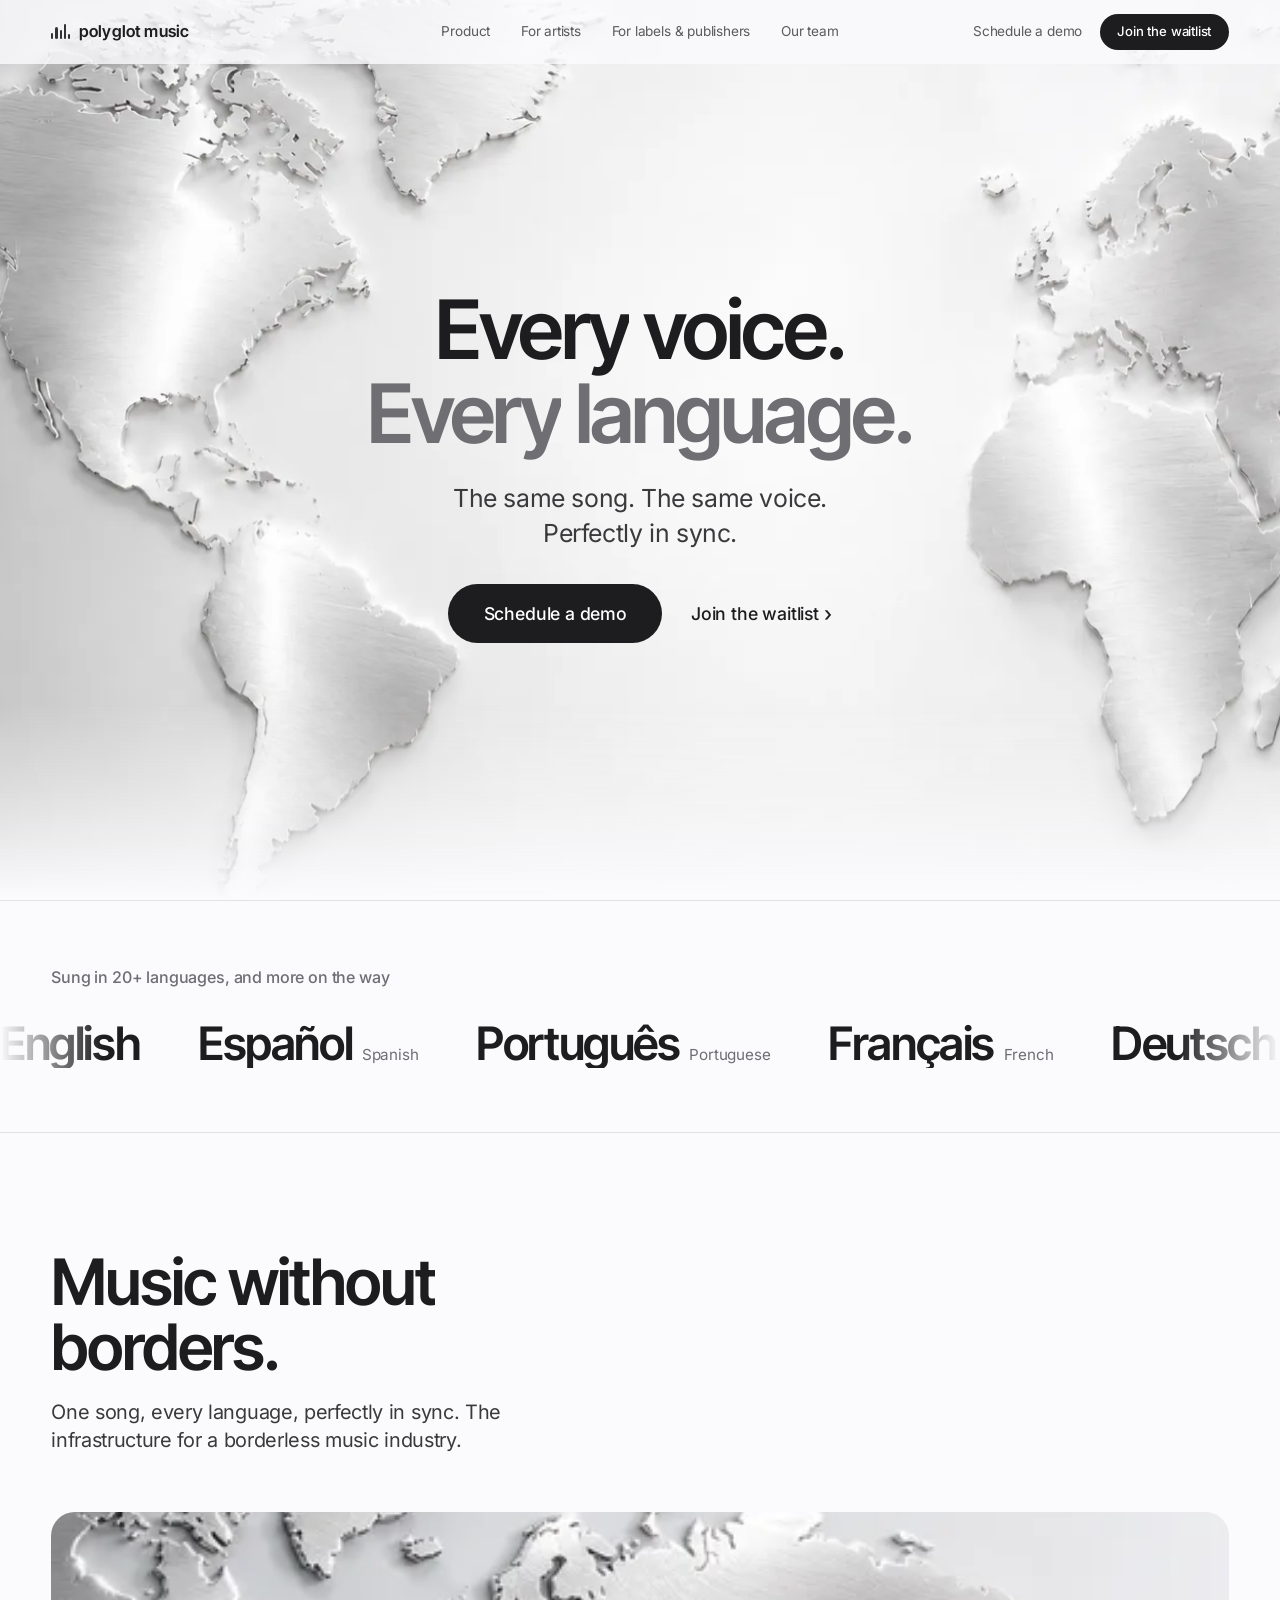
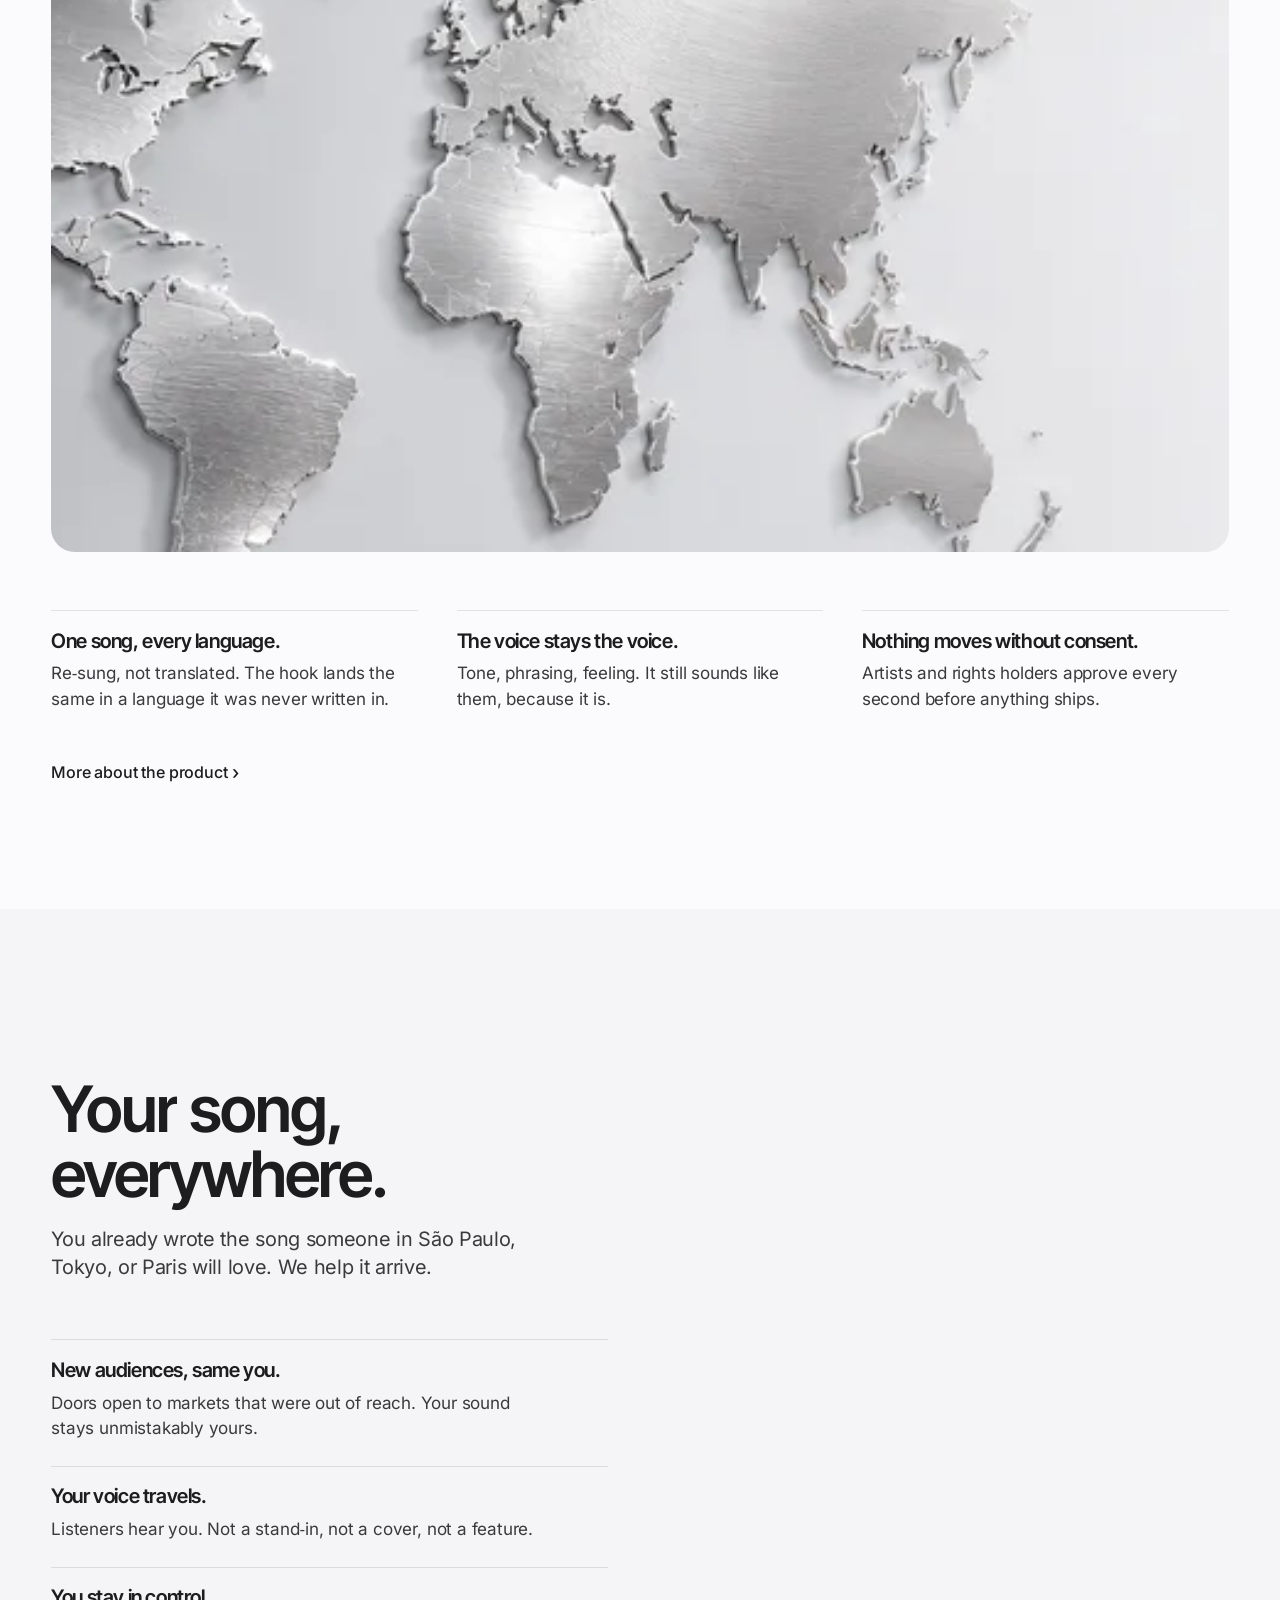
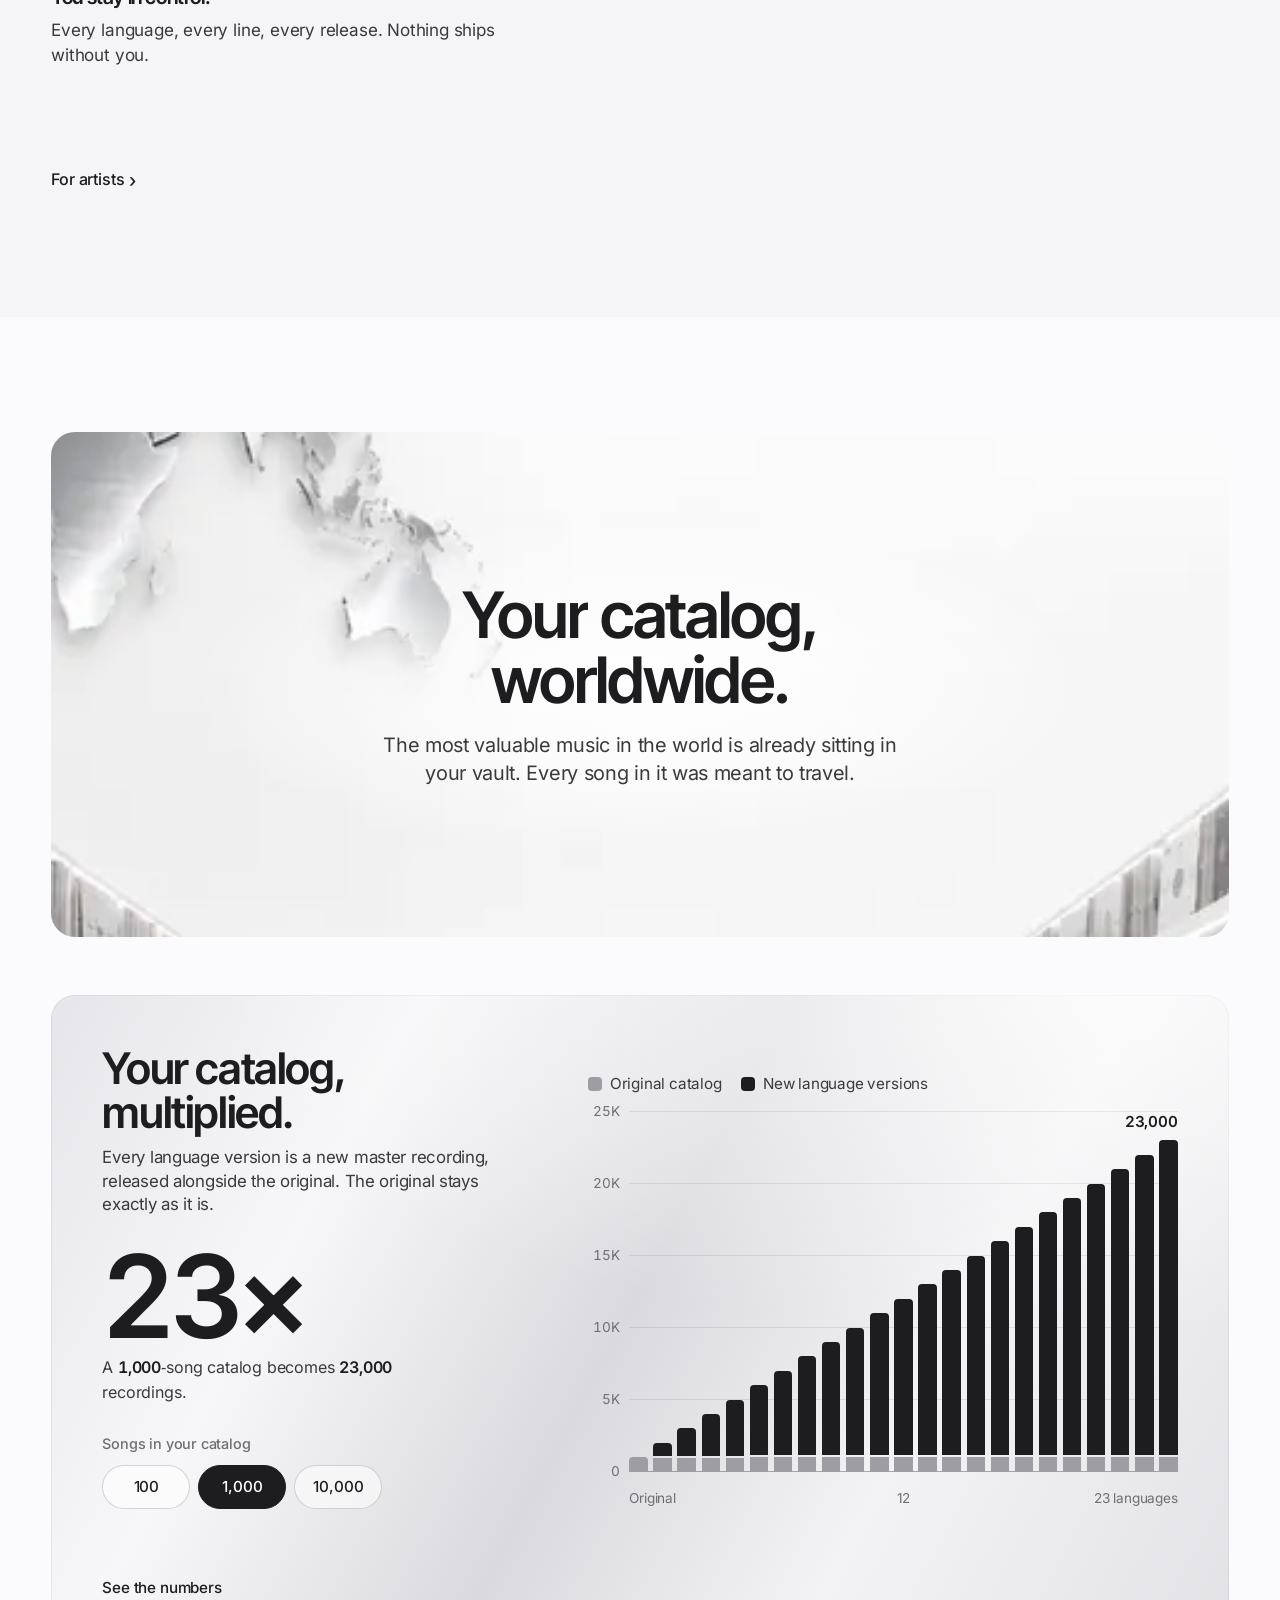
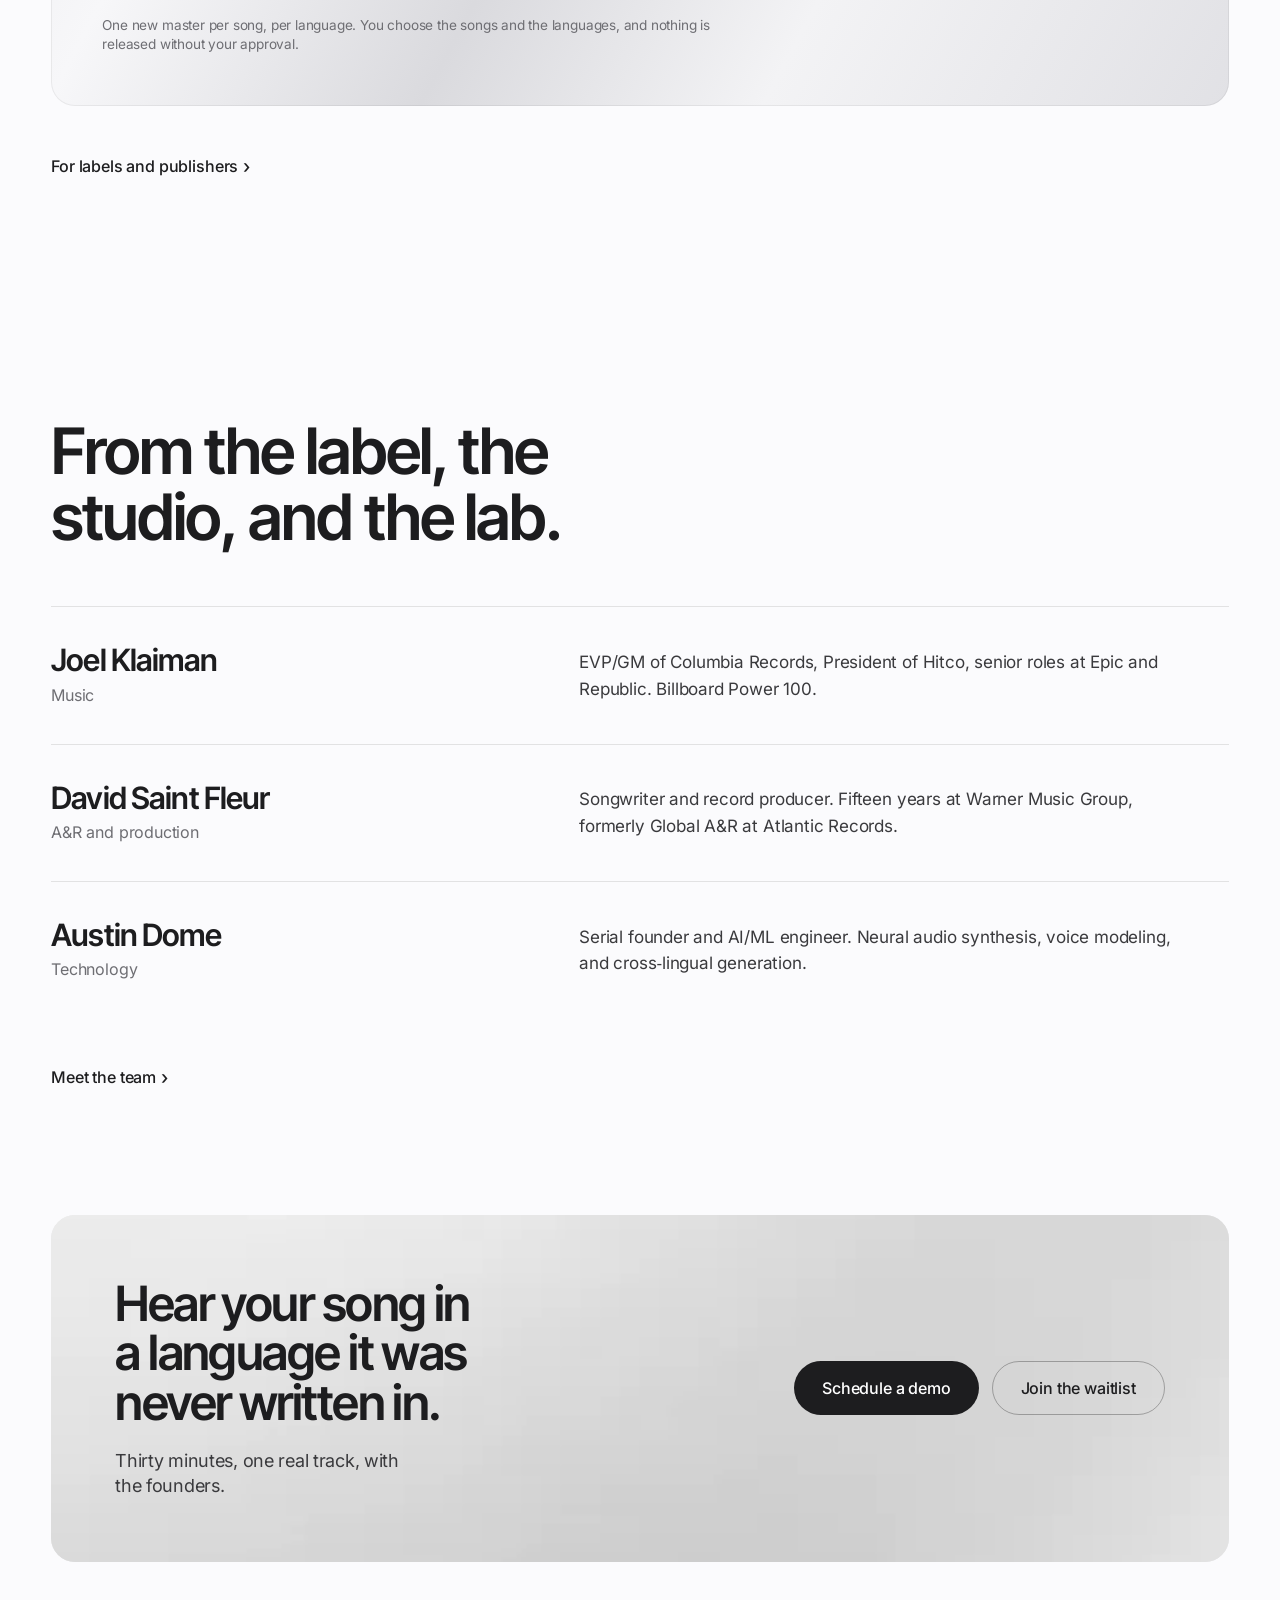
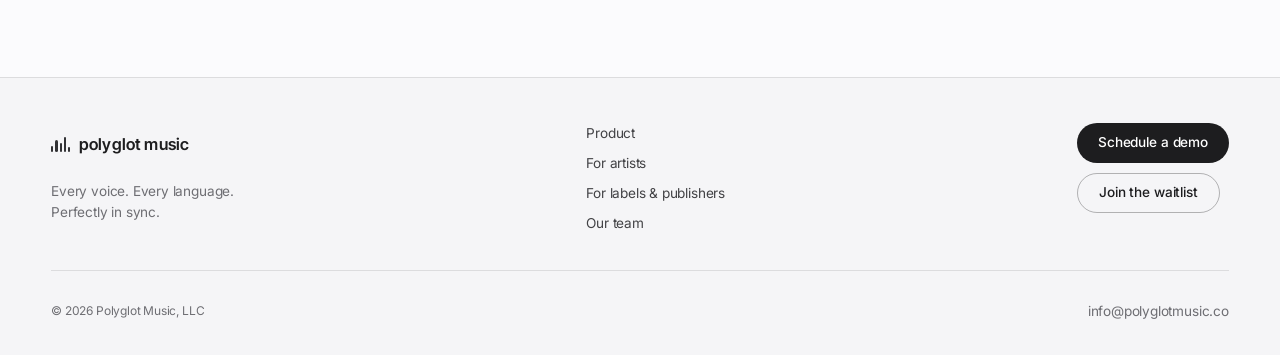
==== commit c247c2bb: "Write to us glides to the footer address and lights it up; address copies on click Co-Authored-By: C" ====
--- a/index.html
+++ b/index.html
@@ -1,4 +1,4 @@
-<!DOCTYPE html><html lang="en"><head><meta charset="UTF-8"><meta name="viewport" content="width=device-width, initial-scale=1.0, viewport-fit=cover"><title>Polyglot Music | Songs in Every Language, in the Original Voice</title><meta name="description" content="Polyglot Music creates new-language versions of songs, sung in the artist's own voice and in sync with the original. For artists, labels and publishers."><meta name="robots" content="index, follow, max-image-preview:large"><link rel="canonical" href="https://www.polyglotmusic.co/"><meta property="og:type" content="website"><meta property="og:site_name" content="Polyglot Music"><meta property="og:locale" content="en_US"><meta property="og:title" content="Polyglot Music"><meta property="og:description" content="Every voice. Every language. Perfectly in sync."><meta property="og:url" content="https://www.polyglotmusic.co/"><meta property="og:image" content="https://www.polyglotmusic.co/og-image.png"><meta property="og:image:width" content="1200"><meta property="og:image:height" content="630"><meta property="og:image:alt" content="Polyglot Music. Every voice. Every language. Perfectly in sync."><meta name="twitter:card" content="summary_large_image"><meta name="twitter:title" content="Polyglot Music"><meta name="twitter:description" content="Every voice. Every language. Perfectly in sync."><meta name="twitter:image" content="https://www.polyglotmusic.co/og-image.png"><script type="application/ld+json">{"@context":"https://schema.org","@graph":[{"@type":"Organization","@id":"https://www.polyglotmusic.co/#org","name":"Polyglot Music","alternateName":["Polyglot","Polyglot Music, LLC"],"url":"https://www.polyglotmusic.co/","logo":"https://www.polyglotmusic.co/icon-512.png","image":"https://www.polyglotmusic.co/og-image.png","email":"info@polyglotmusic.co","slogan":"Every voice. Every language. Perfectly in sync.","description":"Polyglot Music creates new-language versions of songs, sung in the artist's own voice and in sync with the original recording, for artists, labels and publishers.","knowsAbout":["music localization","multilingual music","song translation","cross-lingual singing","music dubbing"],"founder":[{"@type":"Person","name":"Austin Dome"},{"@type":"Person","name":"David Saint Fleur"},{"@type":"Person","name":"Joel Klaiman"}],"contactPoint":{"@type":"ContactPoint","contactType":"sales","email":"info@polyglotmusic.co","url":"https://www.polyglotmusic.co/demo.html"}},{"@type":"WebSite","@id":"https://www.polyglotmusic.co/#website","url":"https://www.polyglotmusic.co/","name":"Polyglot Music","publisher":{"@id":"https://www.polyglotmusic.co/#org"},"inLanguage":"en"}]}</script><meta name="theme-color" content="#fbfbfd"><meta name="apple-mobile-web-app-title" content="Polyglot"><meta name="format-detection" content="telephone=no"><link rel="apple-touch-icon" sizes="180x180" href="/apple-touch-icon.png?v=2"><link rel="icon" href="/favicon.ico?v=2" sizes="48x48"><link rel="icon" type="image/png" sizes="48x48" href="/favicon-48x48.png?v=2"><link rel="icon" type="image/png" sizes="32x32" href="/favicon-32x32.png?v=2"><link rel="icon" type="image/png" sizes="16x16" href="/favicon-16x16.png?v=2"><link rel="icon" type="image/svg+xml" href="/favicon.svg?v=2"><link rel="manifest" href="/site.webmanifest?v=2"><script>document.documentElement.classList.add('js');</script><link rel="stylesheet" href="/assets/Base.CfSsUW4g.css"><link rel="stylesheet" href="/assets/index.Cza4fCUg.css"><style>.display[data-astro-cid-wlthrclk]{align-content:end;display:grid}.hl[data-astro-cid-wlthrclk]{display:block}
+<!DOCTYPE html><html lang="en"><head><meta charset="UTF-8"><meta name="viewport" content="width=device-width, initial-scale=1.0, viewport-fit=cover"><title>Polyglot Music | Songs in Every Language, in the Original Voice</title><meta name="description" content="Polyglot Music creates new-language versions of songs, sung in the artist's own voice and in sync with the original. For artists, labels and publishers."><meta name="robots" content="index, follow, max-image-preview:large"><link rel="canonical" href="https://www.polyglotmusic.co/"><meta property="og:type" content="website"><meta property="og:site_name" content="Polyglot Music"><meta property="og:locale" content="en_US"><meta property="og:title" content="Polyglot Music"><meta property="og:description" content="Every voice. Every language. Perfectly in sync."><meta property="og:url" content="https://www.polyglotmusic.co/"><meta property="og:image" content="https://www.polyglotmusic.co/og-image.png"><meta property="og:image:width" content="1200"><meta property="og:image:height" content="630"><meta property="og:image:alt" content="Polyglot Music. Every voice. Every language. Perfectly in sync."><meta name="twitter:card" content="summary_large_image"><meta name="twitter:title" content="Polyglot Music"><meta name="twitter:description" content="Every voice. Every language. Perfectly in sync."><meta name="twitter:image" content="https://www.polyglotmusic.co/og-image.png"><script type="application/ld+json">{"@context":"https://schema.org","@graph":[{"@type":"Organization","@id":"https://www.polyglotmusic.co/#org","name":"Polyglot Music","alternateName":["Polyglot","Polyglot Music, LLC"],"url":"https://www.polyglotmusic.co/","logo":"https://www.polyglotmusic.co/icon-512.png","image":"https://www.polyglotmusic.co/og-image.png","email":"info@polyglotmusic.co","slogan":"Every voice. Every language. Perfectly in sync.","description":"Polyglot Music creates new-language versions of songs, sung in the artist's own voice and in sync with the original recording, for artists, labels and publishers.","knowsAbout":["music localization","multilingual music","song translation","cross-lingual singing","music dubbing"],"founder":[{"@type":"Person","name":"Austin Dome"},{"@type":"Person","name":"David Saint Fleur"},{"@type":"Person","name":"Joel Klaiman"}],"contactPoint":{"@type":"ContactPoint","contactType":"sales","email":"info@polyglotmusic.co","url":"https://www.polyglotmusic.co/demo.html"}},{"@type":"WebSite","@id":"https://www.polyglotmusic.co/#website","url":"https://www.polyglotmusic.co/","name":"Polyglot Music","publisher":{"@id":"https://www.polyglotmusic.co/#org"},"inLanguage":"en"}]}</script><meta name="theme-color" content="#fbfbfd"><meta name="apple-mobile-web-app-title" content="Polyglot"><meta name="format-detection" content="telephone=no"><link rel="apple-touch-icon" sizes="180x180" href="/apple-touch-icon.png?v=2"><link rel="icon" href="/favicon.ico?v=2" sizes="48x48"><link rel="icon" type="image/png" sizes="48x48" href="/favicon-48x48.png?v=2"><link rel="icon" type="image/png" sizes="32x32" href="/favicon-32x32.png?v=2"><link rel="icon" type="image/png" sizes="16x16" href="/favicon-16x16.png?v=2"><link rel="icon" type="image/svg+xml" href="/favicon.svg?v=2"><link rel="manifest" href="/site.webmanifest?v=2"><script>document.documentElement.classList.add('js');</script><link rel="stylesheet" href="/assets/Base.C0r3gO0q.css"><link rel="stylesheet" href="/assets/index.Cza4fCUg.css"><style>.display[data-astro-cid-wlthrclk]{align-content:end;display:grid}.hl[data-astro-cid-wlthrclk]{display:block}
 .photo[data-astro-cid-xjdomtpr]{width:100%;height:100%;display:block}.photo[data-astro-cid-xjdomtpr] img[data-astro-cid-xjdomtpr]{object-fit:cover;object-position:var(--pos,50% 50%);width:100%;height:100%}.statement[data-astro-cid-zx4qcpyt]{gap:var(--s-group);display:grid}.statement[data-astro-cid-zx4qcpyt] .display{align-content:end;margin:0;display:grid}.center[data-astro-cid-zx4qcpyt]{text-align:center;justify-items:center}.center[data-astro-cid-zx4qcpyt] .lede[data-astro-cid-zx4qcpyt]{margin-inline:auto}.cta[data-astro-cid-hwvj6ntz]{padding-top:0}.cta[data-astro-cid-hwvj6ntz].ink{padding-top:var(--s-block)}.band[data-astro-cid-hwvj6ntz]{outline-offset:-1px;outline:1px solid #0000000f;align-items:center;min-height:clamp(280px,34vh,400px);display:grid}.inner[data-astro-cid-hwvj6ntz]{z-index:2;grid-template-columns:minmax(0,7fr) minmax(0,5fr);align-items:center;gap:2rem clamp(2rem,5vw,5rem);padding:clamp(2.25rem,5vw,4.25rem);display:grid;position:relative}.text[data-astro-cid-hwvj6ntz]{gap:var(--s-group);display:grid}.inner[data-astro-cid-hwvj6ntz] .display[data-astro-cid-hwvj6ntz]{max-width:14ch;font-size:clamp(2rem,3.8vw,4.2rem)}.inner[data-astro-cid-hwvj6ntz] .lede[data-astro-cid-hwvj6ntz]{max-width:34ch;font-size:clamp(1.05rem,1.4vw,1.6rem)}.ctas[data-astro-cid-hwvj6ntz]{flex-wrap:wrap;justify-content:flex-end;gap:.8rem;display:flex}.ink[data-astro-cid-hwvj6ntz] .band[data-astro-cid-hwvj6ntz]{background:var(--color-ink);min-height:clamp(260px,32vh,380px)}.ink[data-astro-cid-hwvj6ntz] .display[data-astro-cid-hwvj6ntz]{color:#fff}.ink[data-astro-cid-hwvj6ntz] .lede[data-astro-cid-hwvj6ntz]{color:#ffffffb8}.ink[data-astro-cid-hwvj6ntz] .btn[data-astro-cid-hwvj6ntz]{color:var(--color-ink);background:#fff}.ink[data-astro-cid-hwvj6ntz] .btn[data-astro-cid-hwvj6ntz]:hover{background:#f5f5f7}.ink[data-astro-cid-hwvj6ntz] .btn-ghost[data-astro-cid-hwvj6ntz]{color:#fff;border-color:#fff6}.ink[data-astro-cid-hwvj6ntz] .btn-ghost[data-astro-cid-hwvj6ntz]:hover{background:#ffffff14;border-color:#fff}@media (width<=63.99rem){.band[data-astro-cid-hwvj6ntz]{min-height:0}.inner[data-astro-cid-hwvj6ntz]{grid-template-columns:1fr;align-items:start}.ctas[data-astro-cid-hwvj6ntz]{justify-content:flex-start}}@media (width<=40rem){.band[data-astro-cid-hwvj6ntz]{min-height:0}.inner[data-astro-cid-hwvj6ntz]{padding:1.75rem 1.4rem}.ctas[data-astro-cid-hwvj6ntz]{flex-direction:column;align-items:stretch}}
 .proof[data-astro-cid-kur57igv] .wrap[data-astro-cid-kur57igv]{z-index:2;gap:var(--s-block);display:grid;position:relative}.platinum[data-astro-cid-kur57igv]{margin-top:calc(var(--nav) * -1);padding-top:calc(var(--nav) + clamp(3rem,7vw,5.5rem));position:relative;overflow:hidden}.platinum[data-astro-cid-kur57igv] .plate[data-astro-cid-kur57igv]{z-index:0;position:absolute;inset:0}.platinum[data-astro-cid-kur57igv] .plate[data-astro-cid-kur57igv] .photo{position:absolute;inset:0}.platinum[data-astro-cid-kur57igv] .roster[data-astro-cid-kur57igv] li[data-astro-cid-kur57igv]{border-top-color:#00000024}.platinum[data-astro-cid-kur57igv] .roster[data-astro-cid-kur57igv] p[data-astro-cid-kur57igv]{color:var(--color-ink)}.platinum[data-astro-cid-kur57igv] .role[data-astro-cid-kur57igv]{color:var(--color-body)}.roster[data-astro-cid-kur57igv]{gap:0;display:grid}.roster[data-astro-cid-kur57igv] li[data-astro-cid-kur57igv]{border-top:1px solid var(--color-line);grid-template-columns:minmax(0,5fr) minmax(0,7fr);gap:1rem clamp(2rem,5vw,5rem);padding:clamp(1.5rem,3vw,2.25rem) 0;display:grid}.roster[data-astro-cid-kur57igv] h3[data-astro-cid-kur57igv]{font-family:var(--font-display);letter-spacing:-.028em;font-size:clamp(1.5rem,2.4vw,2rem);font-weight:600;line-height:1.1}.role[data-astro-cid-kur57igv]{color:var(--color-muted);margin-top:.35rem;font-size:1rem;display:block}.roster[data-astro-cid-kur57igv] p[data-astro-cid-kur57igv]{color:var(--color-body);align-self:center;max-width:56ch;font-size:1.0625rem;line-height:1.55}.more[data-astro-cid-kur57igv]{margin-top:calc(var(--s-group) * -1)}@media (width>=110rem){.roster[data-astro-cid-kur57igv] h3[data-astro-cid-kur57igv]{font-size:2.4rem}.roster[data-astro-cid-kur57igv] p[data-astro-cid-kur57igv]{max-width:60ch;font-size:1.25rem}.role[data-astro-cid-kur57igv]{font-size:1.1rem}}@media (width<=47.99rem){.roster[data-astro-cid-kur57igv] li[data-astro-cid-kur57igv]{grid-template-columns:1fr;gap:.6rem;padding:1.4rem 0}}
-</style><link rel="stylesheet" href="/assets/chapters.BuobH8nX.css"></head><body class="home"><a class="skip" href="#main">Skip to content</a><header class="topbar" data-astro-cid-wpvy4v7s><a class="brand beat" href="/" data-astro-cid-6bctqxxv><span class="eq" aria-hidden="true" data-astro-cid-6bctqxxv><i data-astro-cid-6bctqxxv></i><i data-astro-cid-6bctqxxv></i><i data-astro-cid-6bctqxxv></i><i data-astro-cid-6bctqxxv></i><i data-astro-cid-6bctqxxv></i></span>polyglot music</a><nav class="mainnav" aria-label="Primary" data-astro-cid-wpvy4v7s><a href="/product.html" data-astro-cid-wpvy4v7s>Product</a><a href="/for-artists.html" data-astro-cid-wpvy4v7s>For artists</a><a href="/for-labels.html" data-astro-cid-wpvy4v7s>For labels &amp; publishers</a><a href="/team.html" data-astro-cid-wpvy4v7s>Our team</a></nav><div class="actions" data-astro-cid-wpvy4v7s><a href="/demo.html" class="navdemo" data-astro-cid-wpvy4v7s>Schedule a demo</a><a href="/waitlist.html" class="pill" data-astro-cid-wpvy4v7s>Join the waitlist</a><button class="toggle" aria-expanded="false" aria-controls="mobilemenu" aria-label="Open menu" data-astro-cid-wpvy4v7s><span data-astro-cid-wpvy4v7s></span><span data-astro-cid-wpvy4v7s></span></button></div></header><div class="menu" id="mobilemenu" hidden data-astro-cid-wpvy4v7s><div class="menu-top" data-astro-cid-wpvy4v7s><a class="brand" href="/" data-astro-cid-6bctqxxv><span class="eq" aria-hidden="true" data-astro-cid-6bctqxxv><i data-astro-cid-6bctqxxv></i><i data-astro-cid-6bctqxxv></i><i data-astro-cid-6bctqxxv></i><i data-astro-cid-6bctqxxv></i><i data-astro-cid-6bctqxxv></i></span>polyglot music</a><button class="close" aria-label="Close menu" data-astro-cid-wpvy4v7s><span data-astro-cid-wpvy4v7s></span><span data-astro-cid-wpvy4v7s></span></button></div><a href="/product.html" data-astro-cid-wpvy4v7s>Product</a><a href="/for-artists.html" data-astro-cid-wpvy4v7s>For artists</a><a href="/for-labels.html" data-astro-cid-wpvy4v7s>For labels &amp; publishers</a><a href="/team.html" data-astro-cid-wpvy4v7s>Our team</a><a class="cta primary" href="/demo.html" data-astro-cid-wpvy4v7s>Schedule a demo</a><a class="cta ghost" href="/waitlist.html" data-astro-cid-wpvy4v7s>Join the waitlist</a></div><main id="main"><section class="hero" id="top" data-astro-cid-ge2uvauf><div class="plate" data-astro-cid-ge2uvauf><picture class="photo" data-astro-cid-xjdomtpr><source srcset="/assets/home-wide.Dy7pi8W2_ib2zL.webp 720w, /assets/home-wide.Dy7pi8W2_ThhFt.webp 1100w, /assets/home-wide.Dy7pi8W2_X02bP.webp 1672w" sizes="(max-width: 63.99rem) and (orientation: portrait) 100vw, 134vw" type="image/webp" data-astro-cid-xjdomtpr><img src="/assets/home-wide.Dy7pi8W2_X02bP.webp" alt width="1672" height="941" loading="eager" fetchpriority="high" decoding="async" data-astro-cid-xjdomtpr></picture></div><div class="sheen" aria-hidden="true" data-astro-cid-ge2uvauf></div><div class="copy" data-astro-cid-ge2uvauf><h1 class="display" data-astro-cid-ge2uvauf><span class="vh" data-astro-cid-ge2uvauf>Every voice. Every language.</span><span class="hl" aria-hidden="true" data-astro-cid-ge2uvauf><span class="ln" data-astro-cid-ge2uvauf><span class="w" data-astro-cid-ge2uvauf><i style="--d:.18s" data-astro-cid-ge2uvauf>Every</i></span> <span class="w" data-astro-cid-ge2uvauf><i style="--d:.26s" data-astro-cid-ge2uvauf>voice.</i></span></span><span class="ln ln2" lang="en" data-roll="{&quot;langs&quot;:[[&quot;en&quot;,[&quot;Every&quot;,&quot;language.&quot;]],[&quot;es&quot;,[&quot;Cada&quot;,&quot;idioma.&quot;]],[&quot;fr&quot;,[&quot;Chaque&quot;,&quot;langue.&quot;]],[&quot;pt&quot;,[&quot;Toda&quot;,&quot;língua.&quot;]],[&quot;ja&quot;,[&quot;すべての言語。&quot;]],[&quot;ko&quot;,[&quot;모든&quot;,&quot;언어.&quot;]]],&quot;br&quot;:null,&quot;dim&quot;:-1}" data-loop data-astro-cid-ge2uvauf><span class="w" data-astro-cid-ge2uvauf><i style="--d:.36s" data-astro-cid-ge2uvauf>Every</i></span> <span class="w" data-astro-cid-ge2uvauf><i style="--d:.44s" data-astro-cid-ge2uvauf>language.</i></span></span></span></h1><p class="tagline rise" style="--d:.58s" data-astro-cid-ge2uvauf>The same song. The same voice. Perfectly in sync.</p><div class="ctas rise" style="--d:.72s" data-astro-cid-ge2uvauf><a class="btn" href="/demo.html" data-astro-cid-ge2uvauf>Schedule a demo</a><a class="link" href="/waitlist.html" data-astro-cid-ge2uvauf>Join the waitlist <span class="chev" data-astro-cid-ge2uvauf>&#8250;</span></a></div></div></section><section class="strip" aria-labelledby="langs-h" data-astro-cid-4q6bsggx><div class="wrap head" data-astro-cid-4q6bsggx><h2 id="langs-h" class="lbl rv" style="--i:0" data-astro-cid-4q6bsggx>Sung in 20+ languages, and more on the way</h2></div><p class="vh" data-astro-cid-4q6bsggx>English, Spanish, Portuguese, French, German, Italian, Russian, Mandarin, Cantonese, Japanese, Korean, Filipino, Vietnamese, Thai, Indonesian, Turkish, Dutch, Polish, Swedish, Ukrainian, Greek, Romanian, Hebrew, and more.</p><div class="ticker rv" style="--i:1" aria-hidden="true" data-astro-cid-4q6bsggx><div class="track" data-astro-cid-4q6bsggx><span class="lang" data-astro-cid-4q6bsggx><span lang="en" class="n" data-astro-cid-4q6bsggx>English</span></span><span class="lang" data-astro-cid-4q6bsggx><span lang="es" class="n" data-astro-cid-4q6bsggx>Español</span><span class="e" data-astro-cid-4q6bsggx>Spanish</span></span><span class="lang" data-astro-cid-4q6bsggx><span lang="pt" class="n" data-astro-cid-4q6bsggx>Português</span><span class="e" data-astro-cid-4q6bsggx>Portuguese</span></span><span class="lang" data-astro-cid-4q6bsggx><span lang="fr" class="n" data-astro-cid-4q6bsggx>Français</span><span class="e" data-astro-cid-4q6bsggx>French</span></span><span class="lang" data-astro-cid-4q6bsggx><span lang="de" class="n" data-astro-cid-4q6bsggx>Deutsch</span><span class="e" data-astro-cid-4q6bsggx>German</span></span><span class="lang" data-astro-cid-4q6bsggx><span lang="it" class="n" data-astro-cid-4q6bsggx>Italiano</span><span class="e" data-astro-cid-4q6bsggx>Italian</span></span><span class="lang" data-astro-cid-4q6bsggx><span lang="ru" class="n" data-astro-cid-4q6bsggx>Русский</span><span class="e" data-astro-cid-4q6bsggx>Russian</span></span><span class="lang" data-astro-cid-4q6bsggx><span lang="zh" class="n" data-astro-cid-4q6bsggx>中文</span><span class="e" data-astro-cid-4q6bsggx>Mandarin</span></span><span class="lang" data-astro-cid-4q6bsggx><span lang="yue" class="n" data-astro-cid-4q6bsggx>粵語</span><span class="e" data-astro-cid-4q6bsggx>Cantonese</span></span><span class="lang" data-astro-cid-4q6bsggx><span lang="ja" class="n" data-astro-cid-4q6bsggx>日本語</span><span class="e" data-astro-cid-4q6bsggx>Japanese</span></span><span class="lang" data-astro-cid-4q6bsggx><span lang="ko" class="n" data-astro-cid-4q6bsggx>한국어</span><span class="e" data-astro-cid-4q6bsggx>Korean</span></span><span class="lang" data-astro-cid-4q6bsggx><span lang="fil" class="n" data-astro-cid-4q6bsggx>Filipino</span></span><span class="lang" data-astro-cid-4q6bsggx><span lang="vi" class="n" data-astro-cid-4q6bsggx>Tiếng Việt</span><span class="e" data-astro-cid-4q6bsggx>Vietnamese</span></span><span class="lang" data-astro-cid-4q6bsggx><span lang="th" class="n" data-astro-cid-4q6bsggx>ไทย</span><span class="e" data-astro-cid-4q6bsggx>Thai</span></span><span class="lang" data-astro-cid-4q6bsggx><span lang="id" class="n" data-astro-cid-4q6bsggx>Bahasa Indonesia</span><span class="e" data-astro-cid-4q6bsggx>Indonesian</span></span><span class="lang" data-astro-cid-4q6bsggx><span lang="tr" class="n" data-astro-cid-4q6bsggx>Türkçe</span><span class="e" data-astro-cid-4q6bsggx>Turkish</span></span><span class="lang" data-astro-cid-4q6bsggx><span lang="nl" class="n" data-astro-cid-4q6bsggx>Nederlands</span><span class="e" data-astro-cid-4q6bsggx>Dutch</span></span><span class="lang" data-astro-cid-4q6bsggx><span lang="pl" class="n" data-astro-cid-4q6bsggx>Polski</span><span class="e" data-astro-cid-4q6bsggx>Polish</span></span><span class="lang" data-astro-cid-4q6bsggx><span lang="sv" class="n" data-astro-cid-4q6bsggx>Svenska</span><span class="e" data-astro-cid-4q6bsggx>Swedish</span></span><span class="lang" data-astro-cid-4q6bsggx><span lang="uk" class="n" data-astro-cid-4q6bsggx>Українська</span><span class="e" data-astro-cid-4q6bsggx>Ukrainian</span></span><span class="lang" data-astro-cid-4q6bsggx><span lang="el" class="n" data-astro-cid-4q6bsggx>Ελληνικά</span><span class="e" data-astro-cid-4q6bsggx>Greek</span></span><span class="lang" data-astro-cid-4q6bsggx><span lang="ro" class="n" data-astro-cid-4q6bsggx>Română</span><span class="e" data-astro-cid-4q6bsggx>Romanian</span></span><span class="lang" data-astro-cid-4q6bsggx><span lang="he" class="n" data-astro-cid-4q6bsggx>עברית</span><span class="e" data-astro-cid-4q6bsggx>Hebrew</span></span><span class="lang more" data-astro-cid-4q6bsggx><span class="n" data-astro-cid-4q6bsggx>and more</span></span><span class="lang" data-astro-cid-4q6bsggx><span lang="en" class="n" data-astro-cid-4q6bsggx>English</span></span><span class="lang" data-astro-cid-4q6bsggx><span lang="es" class="n" data-astro-cid-4q6bsggx>Español</span><span class="e" data-astro-cid-4q6bsggx>Spanish</span></span><span class="lang" data-astro-cid-4q6bsggx><span lang="pt" class="n" data-astro-cid-4q6bsggx>Português</span><span class="e" data-astro-cid-4q6bsggx>Portuguese</span></span><span class="lang" data-astro-cid-4q6bsggx><span lang="fr" class="n" data-astro-cid-4q6bsggx>Français</span><span class="e" data-astro-cid-4q6bsggx>French</span></span><span class="lang" data-astro-cid-4q6bsggx><span lang="de" class="n" data-astro-cid-4q6bsggx>Deutsch</span><span class="e" data-astro-cid-4q6bsggx>German</span></span><span class="lang" data-astro-cid-4q6bsggx><span lang="it" class="n" data-astro-cid-4q6bsggx>Italiano</span><span class="e" data-astro-cid-4q6bsggx>Italian</span></span><span class="lang" data-astro-cid-4q6bsggx><span lang="ru" class="n" data-astro-cid-4q6bsggx>Русский</span><span class="e" data-astro-cid-4q6bsggx>Russian</span></span><span class="lang" data-astro-cid-4q6bsggx><span lang="zh" class="n" data-astro-cid-4q6bsggx>中文</span><span class="e" data-astro-cid-4q6bsggx>Mandarin</span></span><span class="lang" data-astro-cid-4q6bsggx><span lang="yue" class="n" data-astro-cid-4q6bsggx>粵語</span><span class="e" data-astro-cid-4q6bsggx>Cantonese</span></span><span class="lang" data-astro-cid-4q6bsggx><span lang="ja" class="n" data-astro-cid-4q6bsggx>日本語</span><span class="e" data-astro-cid-4q6bsggx>Japanese</span></span><span class="lang" data-astro-cid-4q6bsggx><span lang="ko" class="n" data-astro-cid-4q6bsggx>한국어</span><span class="e" data-astro-cid-4q6bsggx>Korean</span></span><span class="lang" data-astro-cid-4q6bsggx><span lang="fil" class="n" data-astro-cid-4q6bsggx>Filipino</span></span><span class="lang" data-astro-cid-4q6bsggx><span lang="vi" class="n" data-astro-cid-4q6bsggx>Tiếng Việt</span><span class="e" data-astro-cid-4q6bsggx>Vietnamese</span></span><span class="lang" data-astro-cid-4q6bsggx><span lang="th" class="n" data-astro-cid-4q6bsggx>ไทย</span><span class="e" data-astro-cid-4q6bsggx>Thai</span></span><span class="lang" data-astro-cid-4q6bsggx><span lang="id" class="n" data-astro-cid-4q6bsggx>Bahasa Indonesia</span><span class="e" data-astro-cid-4q6bsggx>Indonesian</span></span><span class="lang" data-astro-cid-4q6bsggx><span lang="tr" class="n" data-astro-cid-4q6bsggx>Türkçe</span><span class="e" data-astro-cid-4q6bsggx>Turkish</span></span><span class="lang" data-astro-cid-4q6bsggx><span lang="nl" class="n" data-astro-cid-4q6bsggx>Nederlands</span><span class="e" data-astro-cid-4q6bsggx>Dutch</span></span><span class="lang" data-astro-cid-4q6bsggx><span lang="pl" class="n" data-astro-cid-4q6bsggx>Polski</span><span class="e" data-astro-cid-4q6bsggx>Polish</span></span><span class="lang" data-astro-cid-4q6bsggx><span lang="sv" class="n" data-astro-cid-4q6bsggx>Svenska</span><span class="e" data-astro-cid-4q6bsggx>Swedish</span></span><span class="lang" data-astro-cid-4q6bsggx><span lang="uk" class="n" data-astro-cid-4q6bsggx>Українська</span><span class="e" data-astro-cid-4q6bsggx>Ukrainian</span></span><span class="lang" data-astro-cid-4q6bsggx><span lang="el" class="n" data-astro-cid-4q6bsggx>Ελληνικά</span><span class="e" data-astro-cid-4q6bsggx>Greek</span></span><span class="lang" data-astro-cid-4q6bsggx><span lang="ro" class="n" data-astro-cid-4q6bsggx>Română</span><span class="e" data-astro-cid-4q6bsggx>Romanian</span></span><span class="lang" data-astro-cid-4q6bsggx><span lang="he" class="n" data-astro-cid-4q6bsggx>עברית</span><span class="e" data-astro-cid-4q6bsggx>Hebrew</span></span><span class="lang more" data-astro-cid-4q6bsggx><span class="n" data-astro-cid-4q6bsggx>and more</span></span></div></div></section><section class="section feature wide" id="product" data-astro-cid-7yixq3ox><div class="wrap" data-astro-cid-7yixq3ox><div class="statement" data-astro-cid-zx4qcpyt><h2 data-astro-cid-wlthrclk="true" class="display h2"><span class="vh" data-astro-cid-wlthrclk>Music without borders.</span><span class="hl" aria-hidden="true" data-astro-cid-wlthrclk><span class="w" data-astro-cid-wlthrclk><i style="--d:0.16s" data-astro-cid-wlthrclk>Music</i></span> <span class="w" data-astro-cid-wlthrclk><i style="--d:0.24s" data-astro-cid-wlthrclk>without</i></span><br data-astro-cid-wlthrclk><span class="w" data-astro-cid-wlthrclk><i style="--d:0.32s" data-astro-cid-wlthrclk>borders.</i></span> </span></h2><p class="lede rv" style="--i:1" data-astro-cid-zx4qcpyt>One song, every language, perfectly in sync. The infrastructure for a borderless music industry.</p></div><div class="tile media rv" style="--i:2" data-astro-cid-7yixq3ox><picture class="photo" data-astro-cid-xjdomtpr><source media="(max-width: 47.99rem) and (orientation: portrait)" srcset="/assets/product-tall.Dk-mOfxC_Z1a6rrw.webp 480w, /assets/product-tall.Dk-mOfxC_ZKoCes.webp 752w" sizes="100vw" type="image/webp" data-astro-cid-xjdomtpr><source srcset="/assets/product-wide.DwtpSkvz_sEl3I.webp 720w, /assets/product-wide.DwtpSkvz_Z1aBG9D.webp 1100w, /assets/product-wide.DwtpSkvz_11q5Fw.webp 1672w" sizes="(min-width: 80rem) 1200px, 100vw" type="image/webp" data-astro-cid-xjdomtpr><img src="/assets/product-wide.DwtpSkvz_11q5Fw.webp" alt="A silver mixing console beneath a brushed-metal world map" width="1672" height="941" loading="lazy" decoding="async" style="--pos:50% 30%" data-astro-cid-xjdomtpr></picture></div><ul class="points" style="--cols:3" data-astro-cid-vnlbk2jm><li class="rv" style="--i:3" data-astro-cid-vnlbk2jm><strong data-astro-cid-vnlbk2jm>One song, every language.</strong><p data-astro-cid-vnlbk2jm>Re&#8209;sung, not translated. The hook lands the same in a language it was never written in.</p></li><li class="rv" style="--i:4" data-astro-cid-vnlbk2jm><strong data-astro-cid-vnlbk2jm>The voice stays the voice.</strong><p data-astro-cid-vnlbk2jm>Tone, phrasing, feeling. It still sounds like them, because it is.</p></li><li class="rv" style="--i:5" data-astro-cid-vnlbk2jm><strong data-astro-cid-vnlbk2jm>Nothing moves without consent.</strong><p data-astro-cid-vnlbk2jm>Artists and rights holders approve every second before anything ships.</p></li></ul><p class="more rv" style="--i:6" data-astro-cid-7yixq3ox><a class="link" href="/product.html" data-astro-cid-7yixq3ox>More about the product <span class="chev" data-astro-cid-7yixq3ox>&#8250;</span></a></p></div></section><section class="section feature split tinted" id="artists" data-astro-cid-7yixq3ox><div class="wrap" data-astro-cid-7yixq3ox><div class="grid" data-astro-cid-7yixq3ox><div class="copy" data-astro-cid-7yixq3ox><div class="statement" data-astro-cid-zx4qcpyt><h2 data-astro-cid-wlthrclk="true" class="display h2"><span class="vh" data-astro-cid-wlthrclk>Your song, everywhere.</span><span class="hl" aria-hidden="true" data-astro-cid-wlthrclk><span class="w" data-astro-cid-wlthrclk><i style="--d:0.16s" data-astro-cid-wlthrclk>Your</i></span> <span class="w" data-astro-cid-wlthrclk><i style="--d:0.24s" data-astro-cid-wlthrclk>song,</i></span><br data-astro-cid-wlthrclk><span class="w" data-astro-cid-wlthrclk><i style="--d:0.32s" data-astro-cid-wlthrclk>everywhere.</i></span> </span></h2><p class="lede rv" style="--i:1" data-astro-cid-zx4qcpyt>You already wrote the song someone in S&atilde;o Paulo, Tokyo, or Paris will love. We help it arrive.</p></div><ul class="points stack" style="--cols:3" data-astro-cid-vnlbk2jm><li class="rv" style="--i:2" data-astro-cid-vnlbk2jm><strong data-astro-cid-vnlbk2jm>New audiences, same you.</strong><p data-astro-cid-vnlbk2jm>Doors open to markets that were out of reach. Your sound stays unmistakably yours.</p></li><li class="rv" style="--i:3" data-astro-cid-vnlbk2jm><strong data-astro-cid-vnlbk2jm>Your voice travels.</strong><p data-astro-cid-vnlbk2jm>Listeners hear you. Not a stand&#8209;in, not a cover, not a feature.</p></li><li class="rv" style="--i:4" data-astro-cid-vnlbk2jm><strong data-astro-cid-vnlbk2jm>You stay in control.</strong><p data-astro-cid-vnlbk2jm>Every language, every line, every release. Nothing ships without you.</p></li></ul></div><div class="tile media rv" style="--i:1" data-astro-cid-7yixq3ox><picture class="photo" data-astro-cid-xjdomtpr><source media="(max-width: 47.99rem) and (orientation: portrait)" srcset="/assets/artists-tall.DvyXCyPp_Z1dagvz.webp 480w, /assets/artists-tall.DvyXCyPp_ZNsriv.webp 752w" sizes="100vw" type="image/webp" data-astro-cid-xjdomtpr><source srcset="/assets/artists-wide.VFdLnQL2_2EPS4.webp 720w, /assets/artists-wide.VFdLnQL2_ReoRP.webp 1100w, /assets/artists-wide.VFdLnQL2_Z20TW5V.webp 1672w" sizes="(min-width: 64rem) 560px, 100vw" type="image/webp" data-astro-cid-xjdomtpr><img src="/assets/artists-wide.VFdLnQL2_Z20TW5V.webp" alt="A singer at a vintage microphone before a brushed-metal world map" width="1672" height="941" loading="lazy" decoding="async" style="--pos:50% 70%" data-astro-cid-xjdomtpr></picture></div></div><p class="more rv" style="--i:6" data-astro-cid-7yixq3ox><a class="link" href="/for-artists.html" data-astro-cid-7yixq3ox>For artists <span class="chev" data-astro-cid-7yixq3ox>&#8250;</span></a></p></div></section><section class="section feature corridor" id="labels" data-astro-cid-7yixq3ox><div class="wrap" data-astro-cid-7yixq3ox><div class="stage" data-astro-cid-7yixq3ox><div class="tile media rv" style="--i:0" data-astro-cid-7yixq3ox><picture class="photo" data-astro-cid-xjdomtpr><source media="(max-width: 47.99rem) and (orientation: portrait)" srcset="/assets/labels-tall.CMsNOS4-_1BmO2M.webp 480w, /assets/labels-tall.CMsNOS4-_ZaMwcD.webp 752w" sizes="100vw" type="image/webp" data-astro-cid-xjdomtpr><source srcset="/assets/labels-wide.Ddnazy7Y_2cO0o5.webp 720w, /assets/labels-wide.Ddnazy7Y_ZqbBXU.webp 1100w, /assets/labels-wide.Ddnazy7Y_1PiwnK.webp 1672w" sizes="(min-width: 80rem) 1200px, 100vw" type="image/webp" data-astro-cid-xjdomtpr><img src="/assets/labels-wide.Ddnazy7Y_1PiwnK.webp" alt="An archive of records and master tapes receding toward the light, beneath a brushed-metal world map" width="1672" height="941" loading="lazy" decoding="async" style="--pos:50% 40%" data-astro-cid-xjdomtpr></picture></div><div class="over" data-astro-cid-7yixq3ox><div class="statement center" data-astro-cid-zx4qcpyt><h2 data-astro-cid-wlthrclk="true" class="display h2"><span class="vh" data-astro-cid-wlthrclk>Your catalog, worldwide.</span><span class="hl" aria-hidden="true" data-astro-cid-wlthrclk><span class="w" data-astro-cid-wlthrclk><i style="--d:0.16s" data-astro-cid-wlthrclk>Your</i></span> <span class="w" data-astro-cid-wlthrclk><i style="--d:0.24s" data-astro-cid-wlthrclk>catalog,</i></span><br data-astro-cid-wlthrclk><span class="w" data-astro-cid-wlthrclk><i style="--d:0.32s" data-astro-cid-wlthrclk>worldwide.</i></span> </span></h2><p class="lede rv" style="--i:1" data-astro-cid-zx4qcpyt>The most valuable music in the world is already sitting in your vault. Every song in it was meant to travel.</p></div></div></div><figure class="cat rv" style="--i:1" data-cat="{&quot;steps&quot;:[[1,&quot;English&quot;,&quot;English&quot;],[2,&quot;Español&quot;,&quot;Spanish&quot;],[3,&quot;Português&quot;,&quot;Portuguese&quot;],[4,&quot;Français&quot;,&quot;French&quot;],[5,&quot;Deutsch&quot;,&quot;German&quot;],[6,&quot;Italiano&quot;,&quot;Italian&quot;],[7,&quot;Русский&quot;,&quot;Russian&quot;],[8,&quot;中文&quot;,&quot;Mandarin&quot;],[9,&quot;粵語&quot;,&quot;Cantonese&quot;],[10,&quot;日本語&quot;,&quot;Japanese&quot;],[11,&quot;한국어&quot;,&quot;Korean&quot;],[12,&quot;Filipino&quot;,&quot;Filipino&quot;],[13,&quot;Tiếng Việt&quot;,&quot;Vietnamese&quot;],[14,&quot;ไทย&quot;,&quot;Thai&quot;],[15,&quot;Bahasa Indonesia&quot;,&quot;Indonesian&quot;],[16,&quot;Türkçe&quot;,&quot;Turkish&quot;],[17,&quot;Nederlands&quot;,&quot;Dutch&quot;],[18,&quot;Polski&quot;,&quot;Polish&quot;],[19,&quot;Svenska&quot;,&quot;Swedish&quot;],[20,&quot;Українська&quot;,&quot;Ukrainian&quot;],[21,&quot;Ελληνικά&quot;,&quot;Greek&quot;],[22,&quot;Română&quot;,&quot;Romanian&quot;],[23,&quot;עברית&quot;,&quot;Hebrew&quot;]],&quot;top&quot;:25}" data-size="1000" data-astro-cid-33j6vys6><div class="side" data-astro-cid-33j6vys6><figcaption class="cap" data-astro-cid-33j6vys6><h3 class="display t" data-astro-cid-33j6vys6>Your catalog, multiplied.</h3><p class="lede" data-astro-cid-33j6vys6>Every language version is a new master recording, released alongside the original. The original stays exactly as it is.</p></figcaption><div class="stat" data-astro-cid-33j6vys6><span class="big" data-astro-cid-33j6vys6><span class="num" data-count="23" data-astro-cid-33j6vys6>23</span>&times;</span><span class="said" data-astro-cid-33j6vys6>A <b class="c-size" data-astro-cid-33j6vys6>1,000</b>&#8209;song catalog becomes <b class="c-total" data-astro-cid-33j6vys6>23,000</b> recordings.</span></div><div class="pick" data-astro-cid-33j6vys6><span class="plbl" id="cat-size" data-astro-cid-33j6vys6>Songs in your catalog</span><div class="sizes" role="group" aria-labelledby="cat-size" data-astro-cid-33j6vys6><button type="button" class="chip" data-size="100" aria-pressed="false" data-astro-cid-33j6vys6>100</button><button type="button" class="chip" data-size="1000" aria-pressed="true" data-astro-cid-33j6vys6>1,000</button><button type="button" class="chip" data-size="10000" aria-pressed="false" data-astro-cid-33j6vys6>10,000</button></div></div></div><div class="chartbox" data-astro-cid-33j6vys6><ul class="legend" aria-hidden="true" data-astro-cid-33j6vys6><li data-astro-cid-33j6vys6><i class="sw orig" data-astro-cid-33j6vys6></i>Original catalog</li><li data-astro-cid-33j6vys6><i class="sw new" data-astro-cid-33j6vys6></i>New language versions</li></ul><div class="plot" role="img" aria-label="Bar chart. With the original plus 22 new languages, a catalog grows to 23 times its size." data-astro-cid-33j6vys6><div class="grid" aria-hidden="true" data-astro-cid-33j6vys6><div class="gl" style="bottom:0%" data-astro-cid-33j6vys6><span class="tl" data-t="0" data-astro-cid-33j6vys6>0</span></div><div class="gl" style="bottom:20%" data-astro-cid-33j6vys6><span class="tl" data-t="5" data-astro-cid-33j6vys6>5K</span></div><div class="gl" style="bottom:40%" data-astro-cid-33j6vys6><span class="tl" data-t="10" data-astro-cid-33j6vys6>10K</span></div><div class="gl" style="bottom:60%" data-astro-cid-33j6vys6><span class="tl" data-t="15" data-astro-cid-33j6vys6>15K</span></div><div class="gl" style="bottom:80%" data-astro-cid-33j6vys6><span class="tl" data-t="20" data-astro-cid-33j6vys6>20K</span></div><div class="gl" style="bottom:100%" data-astro-cid-33j6vys6><span class="tl" data-t="25" data-astro-cid-33j6vys6>25K</span></div></div><div class="bars" style="--n:23" data-astro-cid-33j6vys6><div class="bar" data-k="1" style="--h:4%;--d:0ms" data-astro-cid-33j6vys6><div class="stack" data-astro-cid-33j6vys6><span class="orig" style="flex:1" data-astro-cid-33j6vys6></span></div></div><div class="bar" data-k="2" style="--h:8%;--d:45ms" data-astro-cid-33j6vys6><div class="stack" data-astro-cid-33j6vys6><span class="new" style="flex:1" data-astro-cid-33j6vys6></span><span class="orig" style="flex:1" data-astro-cid-33j6vys6></span></div></div><div class="bar" data-k="3" style="--h:12%;--d:90ms" data-astro-cid-33j6vys6><div class="stack" data-astro-cid-33j6vys6><span class="new" style="flex:2" data-astro-cid-33j6vys6></span><span class="orig" style="flex:1" data-astro-cid-33j6vys6></span></div></div><div class="bar" data-k="4" style="--h:16%;--d:135ms" data-astro-cid-33j6vys6><div class="stack" data-astro-cid-33j6vys6><span class="new" style="flex:3" data-astro-cid-33j6vys6></span><span class="orig" style="flex:1" data-astro-cid-33j6vys6></span></div></div><div class="bar" data-k="5" style="--h:20%;--d:180ms" data-astro-cid-33j6vys6><div class="stack" data-astro-cid-33j6vys6><span class="new" style="flex:4" data-astro-cid-33j6vys6></span><span class="orig" style="flex:1" data-astro-cid-33j6vys6></span></div></div><div class="bar" data-k="6" style="--h:24%;--d:225ms" data-astro-cid-33j6vys6><div class="stack" data-astro-cid-33j6vys6><span class="new" style="flex:5" data-astro-cid-33j6vys6></span><span class="orig" style="flex:1" data-astro-cid-33j6vys6></span></div></div><div class="bar" data-k="7" style="--h:28.000000000000004%;--d:270ms" data-astro-cid-33j6vys6><div class="stack" data-astro-cid-33j6vys6><span class="new" style="flex:6" data-astro-cid-33j6vys6></span><span class="orig" style="flex:1" data-astro-cid-33j6vys6></span></div></div><div class="bar" data-k="8" style="--h:32%;--d:315ms" data-astro-cid-33j6vys6><div class="stack" data-astro-cid-33j6vys6><span class="new" style="flex:7" data-astro-cid-33j6vys6></span><span class="orig" style="flex:1" data-astro-cid-33j6vys6></span></div></div><div class="bar" data-k="9" style="--h:36%;--d:360ms" data-astro-cid-33j6vys6><div class="stack" data-astro-cid-33j6vys6><span class="new" style="flex:8" data-astro-cid-33j6vys6></span><span class="orig" style="flex:1" data-astro-cid-33j6vys6></span></div></div><div class="bar" data-k="10" style="--h:40%;--d:405ms" data-astro-cid-33j6vys6><div class="stack" data-astro-cid-33j6vys6><span class="new" style="flex:9" data-astro-cid-33j6vys6></span><span class="orig" style="flex:1" data-astro-cid-33j6vys6></span></div></div><div class="bar" data-k="11" style="--h:44%;--d:450ms" data-astro-cid-33j6vys6><div class="stack" data-astro-cid-33j6vys6><span class="new" style="flex:10" data-astro-cid-33j6vys6></span><span class="orig" style="flex:1" data-astro-cid-33j6vys6></span></div></div><div class="bar" data-k="12" style="--h:48%;--d:495ms" data-astro-cid-33j6vys6><div class="stack" data-astro-cid-33j6vys6><span class="new" style="flex:11" data-astro-cid-33j6vys6></span><span class="orig" style="flex:1" data-astro-cid-33j6vys6></span></div></div><div class="bar" data-k="13" style="--h:52%;--d:540ms" data-astro-cid-33j6vys6><div class="stack" data-astro-cid-33j6vys6><span class="new" style="flex:12" data-astro-cid-33j6vys6></span><span class="orig" style="flex:1" data-astro-cid-33j6vys6></span></div></div><div class="bar" data-k="14" style="--h:56.00000000000001%;--d:585ms" data-astro-cid-33j6vys6><div class="stack" data-astro-cid-33j6vys6><span class="new" style="flex:13" data-astro-cid-33j6vys6></span><span class="orig" style="flex:1" data-astro-cid-33j6vys6></span></div></div><div class="bar" data-k="15" style="--h:60%;--d:630ms" data-astro-cid-33j6vys6><div class="stack" data-astro-cid-33j6vys6><span class="new" style="flex:14" data-astro-cid-33j6vys6></span><span class="orig" style="flex:1" data-astro-cid-33j6vys6></span></div></div><div class="bar" data-k="16" style="--h:64%;--d:675ms" data-astro-cid-33j6vys6><div class="stack" data-astro-cid-33j6vys6><span class="new" style="flex:15" data-astro-cid-33j6vys6></span><span class="orig" style="flex:1" data-astro-cid-33j6vys6></span></div></div><div class="bar" data-k="17" style="--h:68%;--d:720ms" data-astro-cid-33j6vys6><div class="stack" data-astro-cid-33j6vys6><span class="new" style="flex:16" data-astro-cid-33j6vys6></span><span class="orig" style="flex:1" data-astro-cid-33j6vys6></span></div></div><div class="bar" data-k="18" style="--h:72%;--d:765ms" data-astro-cid-33j6vys6><div class="stack" data-astro-cid-33j6vys6><span class="new" style="flex:17" data-astro-cid-33j6vys6></span><span class="orig" style="flex:1" data-astro-cid-33j6vys6></span></div></div><div class="bar" data-k="19" style="--h:76%;--d:810ms" data-astro-cid-33j6vys6><div class="stack" data-astro-cid-33j6vys6><span class="new" style="flex:18" data-astro-cid-33j6vys6></span><span class="orig" style="flex:1" data-astro-cid-33j6vys6></span></div></div><div class="bar" data-k="20" style="--h:80%;--d:855ms" data-astro-cid-33j6vys6><div class="stack" data-astro-cid-33j6vys6><span class="new" style="flex:19" data-astro-cid-33j6vys6></span><span class="orig" style="flex:1" data-astro-cid-33j6vys6></span></div></div><div class="bar" data-k="21" style="--h:84%;--d:900ms" data-astro-cid-33j6vys6><div class="stack" data-astro-cid-33j6vys6><span class="new" style="flex:20" data-astro-cid-33j6vys6></span><span class="orig" style="flex:1" data-astro-cid-33j6vys6></span></div></div><div class="bar" data-k="22" style="--h:88%;--d:945ms" data-astro-cid-33j6vys6><div class="stack" data-astro-cid-33j6vys6><span class="new" style="flex:21" data-astro-cid-33j6vys6></span><span class="orig" style="flex:1" data-astro-cid-33j6vys6></span></div></div><div class="bar" data-k="23" style="--h:92%;--d:990ms" data-astro-cid-33j6vys6><div class="stack" data-astro-cid-33j6vys6><span class="new" style="flex:22" data-astro-cid-33j6vys6></span><span class="orig" style="flex:1" data-astro-cid-33j6vys6></span></div><span class="end c-total" data-astro-cid-33j6vys6>23,000</span></div></div><div class="tip" hidden data-astro-cid-33j6vys6></div></div><div class="xax" aria-hidden="true" style="--n:23" data-astro-cid-33j6vys6><span style="grid-column:1" data-astro-cid-33j6vys6>Original</span><span class="mid" style="grid-column:12" data-astro-cid-33j6vys6>12</span><span class="last" style="grid-column:23" data-astro-cid-33j6vys6>23 languages</span></div></div><div class="foot" data-astro-cid-33j6vys6><details class="table" data-astro-cid-33j6vys6><summary data-astro-cid-33j6vys6>See the numbers</summary><div class="scroll" data-astro-cid-33j6vys6><table data-astro-cid-33j6vys6><thead data-astro-cid-33j6vys6><tr data-astro-cid-33j6vys6><th scope="col" data-astro-cid-33j6vys6>Languages</th><th scope="col" data-astro-cid-33j6vys6>Added</th><th scope="col" data-astro-cid-33j6vys6>Recordings</th></tr></thead><tbody data-astro-cid-33j6vys6><tr data-astro-cid-33j6vys6><td data-astro-cid-33j6vys6>1</td><th scope="row" data-astro-cid-33j6vys6>Original release</th><td class="rec" data-k="1" data-astro-cid-33j6vys6>1,000</td></tr><tr data-astro-cid-33j6vys6><td data-astro-cid-33j6vys6>2</td><th scope="row" data-astro-cid-33j6vys6><span lang="es" data-astro-cid-33j6vys6>Español</span><span class="en" data-astro-cid-33j6vys6> (Spanish)</span></th><td class="rec" data-k="2" data-astro-cid-33j6vys6>2,000</td></tr><tr data-astro-cid-33j6vys6><td data-astro-cid-33j6vys6>3</td><th scope="row" data-astro-cid-33j6vys6><span lang="pt" data-astro-cid-33j6vys6>Português</span><span class="en" data-astro-cid-33j6vys6> (Portuguese)</span></th><td class="rec" data-k="3" data-astro-cid-33j6vys6>3,000</td></tr><tr data-astro-cid-33j6vys6><td data-astro-cid-33j6vys6>4</td><th scope="row" data-astro-cid-33j6vys6><span lang="fr" data-astro-cid-33j6vys6>Français</span><span class="en" data-astro-cid-33j6vys6> (French)</span></th><td class="rec" data-k="4" data-astro-cid-33j6vys6>4,000</td></tr><tr data-astro-cid-33j6vys6><td data-astro-cid-33j6vys6>5</td><th scope="row" data-astro-cid-33j6vys6><span lang="de" data-astro-cid-33j6vys6>Deutsch</span><span class="en" data-astro-cid-33j6vys6> (German)</span></th><td class="rec" data-k="5" data-astro-cid-33j6vys6>5,000</td></tr><tr data-astro-cid-33j6vys6><td data-astro-cid-33j6vys6>6</td><th scope="row" data-astro-cid-33j6vys6><span lang="it" data-astro-cid-33j6vys6>Italiano</span><span class="en" data-astro-cid-33j6vys6> (Italian)</span></th><td class="rec" data-k="6" data-astro-cid-33j6vys6>6,000</td></tr><tr data-astro-cid-33j6vys6><td data-astro-cid-33j6vys6>7</td><th scope="row" data-astro-cid-33j6vys6><span lang="ru" data-astro-cid-33j6vys6>Русский</span><span class="en" data-astro-cid-33j6vys6> (Russian)</span></th><td class="rec" data-k="7" data-astro-cid-33j6vys6>7,000</td></tr><tr data-astro-cid-33j6vys6><td data-astro-cid-33j6vys6>8</td><th scope="row" data-astro-cid-33j6vys6><span lang="zh" data-astro-cid-33j6vys6>中文</span><span class="en" data-astro-cid-33j6vys6> (Mandarin)</span></th><td class="rec" data-k="8" data-astro-cid-33j6vys6>8,000</td></tr><tr data-astro-cid-33j6vys6><td data-astro-cid-33j6vys6>9</td><th scope="row" data-astro-cid-33j6vys6><span lang="yue" data-astro-cid-33j6vys6>粵語</span><span class="en" data-astro-cid-33j6vys6> (Cantonese)</span></th><td class="rec" data-k="9" data-astro-cid-33j6vys6>9,000</td></tr><tr data-astro-cid-33j6vys6><td data-astro-cid-33j6vys6>10</td><th scope="row" data-astro-cid-33j6vys6><span lang="ja" data-astro-cid-33j6vys6>日本語</span><span class="en" data-astro-cid-33j6vys6> (Japanese)</span></th><td class="rec" data-k="10" data-astro-cid-33j6vys6>10,000</td></tr><tr data-astro-cid-33j6vys6><td data-astro-cid-33j6vys6>11</td><th scope="row" data-astro-cid-33j6vys6><span lang="ko" data-astro-cid-33j6vys6>한국어</span><span class="en" data-astro-cid-33j6vys6> (Korean)</span></th><td class="rec" data-k="11" data-astro-cid-33j6vys6>11,000</td></tr><tr data-astro-cid-33j6vys6><td data-astro-cid-33j6vys6>12</td><th scope="row" data-astro-cid-33j6vys6><span lang="fil" data-astro-cid-33j6vys6>Filipino</span></th><td class="rec" data-k="12" data-astro-cid-33j6vys6>12,000</td></tr><tr data-astro-cid-33j6vys6><td data-astro-cid-33j6vys6>13</td><th scope="row" data-astro-cid-33j6vys6><span lang="vi" data-astro-cid-33j6vys6>Tiếng Việt</span><span class="en" data-astro-cid-33j6vys6> (Vietnamese)</span></th><td class="rec" data-k="13" data-astro-cid-33j6vys6>13,000</td></tr><tr data-astro-cid-33j6vys6><td data-astro-cid-33j6vys6>14</td><th scope="row" data-astro-cid-33j6vys6><span lang="th" data-astro-cid-33j6vys6>ไทย</span><span class="en" data-astro-cid-33j6vys6> (Thai)</span></th><td class="rec" data-k="14" data-astro-cid-33j6vys6>14,000</td></tr><tr data-astro-cid-33j6vys6><td data-astro-cid-33j6vys6>15</td><th scope="row" data-astro-cid-33j6vys6><span lang="id" data-astro-cid-33j6vys6>Bahasa Indonesia</span><span class="en" data-astro-cid-33j6vys6> (Indonesian)</span></th><td class="rec" data-k="15" data-astro-cid-33j6vys6>15,000</td></tr><tr data-astro-cid-33j6vys6><td data-astro-cid-33j6vys6>16</td><th scope="row" data-astro-cid-33j6vys6><span lang="tr" data-astro-cid-33j6vys6>Türkçe</span><span class="en" data-astro-cid-33j6vys6> (Turkish)</span></th><td class="rec" data-k="16" data-astro-cid-33j6vys6>16,000</td></tr><tr data-astro-cid-33j6vys6><td data-astro-cid-33j6vys6>17</td><th scope="row" data-astro-cid-33j6vys6><span lang="nl" data-astro-cid-33j6vys6>Nederlands</span><span class="en" data-astro-cid-33j6vys6> (Dutch)</span></th><td class="rec" data-k="17" data-astro-cid-33j6vys6>17,000</td></tr><tr data-astro-cid-33j6vys6><td data-astro-cid-33j6vys6>18</td><th scope="row" data-astro-cid-33j6vys6><span lang="pl" data-astro-cid-33j6vys6>Polski</span><span class="en" data-astro-cid-33j6vys6> (Polish)</span></th><td class="rec" data-k="18" data-astro-cid-33j6vys6>18,000</td></tr><tr data-astro-cid-33j6vys6><td data-astro-cid-33j6vys6>19</td><th scope="row" data-astro-cid-33j6vys6><span lang="sv" data-astro-cid-33j6vys6>Svenska</span><span class="en" data-astro-cid-33j6vys6> (Swedish)</span></th><td class="rec" data-k="19" data-astro-cid-33j6vys6>19,000</td></tr><tr data-astro-cid-33j6vys6><td data-astro-cid-33j6vys6>20</td><th scope="row" data-astro-cid-33j6vys6><span lang="uk" data-astro-cid-33j6vys6>Українська</span><span class="en" data-astro-cid-33j6vys6> (Ukrainian)</span></th><td class="rec" data-k="20" data-astro-cid-33j6vys6>20,000</td></tr><tr data-astro-cid-33j6vys6><td data-astro-cid-33j6vys6>21</td><th scope="row" data-astro-cid-33j6vys6><span lang="el" data-astro-cid-33j6vys6>Ελληνικά</span><span class="en" data-astro-cid-33j6vys6> (Greek)</span></th><td class="rec" data-k="21" data-astro-cid-33j6vys6>21,000</td></tr><tr data-astro-cid-33j6vys6><td data-astro-cid-33j6vys6>22</td><th scope="row" data-astro-cid-33j6vys6><span lang="ro" data-astro-cid-33j6vys6>Română</span><span class="en" data-astro-cid-33j6vys6> (Romanian)</span></th><td class="rec" data-k="22" data-astro-cid-33j6vys6>22,000</td></tr><tr data-astro-cid-33j6vys6><td data-astro-cid-33j6vys6>23</td><th scope="row" data-astro-cid-33j6vys6><span lang="he" data-astro-cid-33j6vys6>עברית</span><span class="en" data-astro-cid-33j6vys6> (Hebrew)</span></th><td class="rec" data-k="23" data-astro-cid-33j6vys6>23,000</td></tr></tbody></table></div></details><p class="src" data-astro-cid-33j6vys6>One new master per song, per language. You choose the songs and the languages, and nothing is released without your approval.</p></div></figure><script type="module">var e=matchMedia(`(prefers-reduced-motion: reduce)`).matches;document.querySelectorAll(`[data-cat]`).forEach(t=>{let{steps:n,top:r}=JSON.parse(t.dataset.cat),i=n.length,a=+t.dataset.size,o=e=>e.toLocaleString(`en-US`),s=e=>e===0?`0`:new Intl.NumberFormat(`en-US`,{notation:`compact`,maximumFractionDigits:1}).format(e),c=t.querySelector(`.tip`),l=t.querySelector(`.plot`),u=e=>{a=e,t.querySelectorAll(`.c-size`).forEach(t=>t.textContent=o(e)),t.querySelectorAll(`.c-total`).forEach(t=>t.textContent=o(e*i)),t.querySelectorAll(`.tl`).forEach(t=>t.textContent=s(+t.dataset.t*e)),t.querySelectorAll(`.rec`).forEach(t=>t.textContent=o(+t.dataset.k*e)),t.querySelectorAll(`.chip`).forEach(t=>t.setAttribute(`aria-pressed`,String(+t.dataset.size===e)))};t.querySelectorAll(`.chip`).forEach(e=>e.addEventListener(`click`,()=>u(+e.dataset.size)));let d=[...t.querySelectorAll(`.bar`)],f=e=>{let t=+e.dataset.k,[,i,s]=n[t-1];d.forEach(t=>t.classList.toggle(`dim`,t!==e)),c.innerHTML=`<b>${t===1?`Original release`:`+ ${i}${i===s?``:` <i>${s}</i>`}`}</b><span><i>Languages</i><em>${t}</em></span><span><i>Recordings</i><em>${o(t*a)}</em></span>`,c.hidden=!1;let u=l.getBoundingClientRect(),f=e.getBoundingClientRect(),p=c.offsetWidth,m=f.left-u.left+f.width/2;c.style.left=`${Math.min(Math.max(m-p/2,0),u.width-p)}px`,c.style.bottom=`${t/r*100}%`,c.classList.remove(`below`),c.getBoundingClientRect().top<80&&c.classList.add(`below`)},p=()=>{d.forEach(e=>e.classList.remove(`dim`)),c.hidden=!0};d.forEach(e=>{e.addEventListener(`pointerenter`,()=>f(e)),e.addEventListener(`pointerdown`,()=>f(e))}),l.addEventListener(`pointerleave`,e=>{e.pointerType===`mouse`&&p()}),document.addEventListener(`pointerdown`,e=>{l.contains(e.target)||p()});let m=t.querySelector(`.num`);if(!e){m.textContent=`1`;let e=()=>{let e=performance.now(),t=300+i*45+700,n=r=>{let a=Math.min(1,(r-e)/t);m.textContent=String(Math.max(1,Math.round(1+(i-1)*(1-(1-a)**3)))),a<1&&requestAnimationFrame(n)};requestAnimationFrame(n)},n=new MutationObserver(()=>{t.classList.contains(`on`)&&(n.disconnect(),e())});t.classList.contains(`on`)?e():n.observe(t,{attributes:!0,attributeFilter:[`class`]})}});</script><p class="more rv" style="--i:6" data-astro-cid-7yixq3ox><a class="link" href="/for-labels.html" data-astro-cid-7yixq3ox>For labels and publishers <span class="chev" data-astro-cid-7yixq3ox>&#8250;</span></a></p></div></section><section class="section proof" id="team" aria-labelledby="proof-h" data-astro-cid-kur57igv><div class="wrap" data-astro-cid-kur57igv><h2 class="display h2 rv" id="proof-h" style="--i:0" data-astro-cid-kur57igv="true">From the label, the studio, and the lab.</h2><ul class="roster" data-astro-cid-kur57igv><li class="rv" style="--i:2" data-astro-cid-kur57igv><div class="who" data-astro-cid-kur57igv><h3 data-astro-cid-kur57igv>Joel Klaiman</h3><span class="role" data-astro-cid-kur57igv>Music</span></div><p data-astro-cid-kur57igv>EVP/GM of Columbia Records, President of Hitco, senior roles at Epic and Republic. Billboard Power 100.</p></li><li class="rv" style="--i:3" data-astro-cid-kur57igv><div class="who" data-astro-cid-kur57igv><h3 data-astro-cid-kur57igv>David Saint Fleur</h3><span class="role" data-astro-cid-kur57igv>A&amp;R and production</span></div><p data-astro-cid-kur57igv>Songwriter and record producer. Fifteen years at Warner Music Group, formerly Global A&amp;R at Atlantic Records.</p></li><li class="rv" style="--i:4" data-astro-cid-kur57igv><div class="who" data-astro-cid-kur57igv><h3 data-astro-cid-kur57igv>Austin Dome</h3><span class="role" data-astro-cid-kur57igv>Technology</span></div><p data-astro-cid-kur57igv>Serial founder and AI/ML engineer. Neural audio synthesis, voice modeling, and cross&#8209;lingual generation.</p></li></ul><p class="more rv" style="--i:5" data-astro-cid-kur57igv><a class="link" href="/team.html" data-astro-cid-kur57igv>Meet the team <span class="chev" data-astro-cid-kur57igv>&#8250;</span></a></p></div></section><section class="section cta" aria-labelledby="cta-h" data-astro-cid-hwvj6ntz><div class="wrap" data-astro-cid-hwvj6ntz><div class="tile band rv" style="--i:0" data-astro-cid-hwvj6ntz><picture class="photo" data-astro-cid-xjdomtpr><source media="(max-width: 47.99rem) and (orientation: portrait)" srcset="/assets/platinum-tall.B8tmMbiJ_Z1wdWQU.webp 480w, /assets/platinum-tall.B8tmMbiJ_MTibf.webp 752w" sizes="100vw" type="image/webp" data-astro-cid-xjdomtpr><source srcset="/assets/platinum-wide.Dl3Y3Xnx_12gGiM.webp 720w, /assets/platinum-wide.Dl3Y3Xnx_Z2bY0FR.webp 1100w, /assets/platinum-wide.Dl3Y3Xnx_Z2fPFms.webp 1672w" sizes="(min-width: 80rem) 1200px, 100vw" type="image/webp" data-astro-cid-xjdomtpr><img src="/assets/platinum-wide.Dl3Y3Xnx_Z2fPFms.webp" alt width="1672" height="941" loading="lazy" decoding="async" data-astro-cid-xjdomtpr></picture><div class="sheen" aria-hidden="true" data-astro-cid-hwvj6ntz></div><div class="inner" data-astro-cid-hwvj6ntz><div class="text" data-astro-cid-hwvj6ntz><h2 class="display" id="cta-h" data-astro-cid-hwvj6ntz>Hear your song in a language it was never written in.</h2><p class="lede" data-astro-cid-hwvj6ntz>Thirty minutes, one real track, with the founders.</p></div><div class="ctas" data-astro-cid-hwvj6ntz><a class="btn" href="/demo.html" data-astro-cid-hwvj6ntz>Schedule a demo</a><a class="btn-ghost" href="/waitlist.html" data-astro-cid-hwvj6ntz>Join the waitlist</a></div></div></div></div></section></main><footer class="footer" data-astro-cid-jo6i4kqk><div class="wrap top" data-astro-cid-jo6i4kqk><div class="fbrand" data-astro-cid-jo6i4kqk><a class="brand" href="/" data-astro-cid-6bctqxxv><span class="eq" aria-hidden="true" data-astro-cid-6bctqxxv><i data-astro-cid-6bctqxxv></i><i data-astro-cid-6bctqxxv></i><i data-astro-cid-6bctqxxv></i><i data-astro-cid-6bctqxxv></i><i data-astro-cid-6bctqxxv></i></span>polyglot music</a><p class="tag" data-astro-cid-jo6i4kqk>Every voice. Every language.<br data-astro-cid-jo6i4kqk>Perfectly in sync.</p></div><nav class="fnav" aria-label="Footer" data-astro-cid-jo6i4kqk><a href="/product.html" data-astro-cid-jo6i4kqk>Product</a><a href="/for-artists.html" data-astro-cid-jo6i4kqk>For artists</a><a href="/for-labels.html" data-astro-cid-jo6i4kqk>For labels &amp; publishers</a><a href="/team.html" data-astro-cid-jo6i4kqk>Our team</a></nav><div class="fcta" data-astro-cid-jo6i4kqk><a class="btn small" href="/demo.html" data-astro-cid-jo6i4kqk>Schedule a demo</a><a class="btn-ghost small" href="/waitlist.html" data-astro-cid-jo6i4kqk>Join the waitlist</a></div></div><div class="wrap bottom" data-astro-cid-jo6i4kqk><span class="cp" data-astro-cid-jo6i4kqk>&copy; 2026 Polyglot Music, LLC</span><a class="mail" href="mailto:info@polyglotmusic.co" data-astro-cid-jo6i4kqk>info@polyglotmusic.co</a></div></footer><script type="module" src="/assets/Base.astro_astro_type_script_index_0_lang.BwvfmmrU.js"></script></body></html>+</style><link rel="stylesheet" href="/assets/chapters.BuobH8nX.css"></head><body class="home"><a class="skip" href="#main">Skip to content</a><header class="topbar" data-astro-cid-wpvy4v7s><a class="brand beat" href="/" data-astro-cid-6bctqxxv><span class="eq" aria-hidden="true" data-astro-cid-6bctqxxv><i data-astro-cid-6bctqxxv></i><i data-astro-cid-6bctqxxv></i><i data-astro-cid-6bctqxxv></i><i data-astro-cid-6bctqxxv></i><i data-astro-cid-6bctqxxv></i></span>polyglot music</a><nav class="mainnav" aria-label="Primary" data-astro-cid-wpvy4v7s><a href="/product.html" data-astro-cid-wpvy4v7s>Product</a><a href="/for-artists.html" data-astro-cid-wpvy4v7s>For artists</a><a href="/for-labels.html" data-astro-cid-wpvy4v7s>For labels &amp; publishers</a><a href="/team.html" data-astro-cid-wpvy4v7s>Our team</a></nav><div class="actions" data-astro-cid-wpvy4v7s><a href="/demo.html" class="navdemo" data-astro-cid-wpvy4v7s>Schedule a demo</a><a href="/waitlist.html" class="pill" data-astro-cid-wpvy4v7s>Join the waitlist</a><button class="toggle" aria-expanded="false" aria-controls="mobilemenu" aria-label="Open menu" data-astro-cid-wpvy4v7s><span data-astro-cid-wpvy4v7s></span><span data-astro-cid-wpvy4v7s></span></button></div></header><div class="menu" id="mobilemenu" hidden data-astro-cid-wpvy4v7s><div class="menu-top" data-astro-cid-wpvy4v7s><a class="brand" href="/" data-astro-cid-6bctqxxv><span class="eq" aria-hidden="true" data-astro-cid-6bctqxxv><i data-astro-cid-6bctqxxv></i><i data-astro-cid-6bctqxxv></i><i data-astro-cid-6bctqxxv></i><i data-astro-cid-6bctqxxv></i><i data-astro-cid-6bctqxxv></i></span>polyglot music</a><button class="close" aria-label="Close menu" data-astro-cid-wpvy4v7s><span data-astro-cid-wpvy4v7s></span><span data-astro-cid-wpvy4v7s></span></button></div><a href="/product.html" data-astro-cid-wpvy4v7s>Product</a><a href="/for-artists.html" data-astro-cid-wpvy4v7s>For artists</a><a href="/for-labels.html" data-astro-cid-wpvy4v7s>For labels &amp; publishers</a><a href="/team.html" data-astro-cid-wpvy4v7s>Our team</a><a class="cta primary" href="/demo.html" data-astro-cid-wpvy4v7s>Schedule a demo</a><a class="cta ghost" href="/waitlist.html" data-astro-cid-wpvy4v7s>Join the waitlist</a></div><main id="main"><section class="hero" id="top" data-astro-cid-ge2uvauf><div class="plate" data-astro-cid-ge2uvauf><picture class="photo" data-astro-cid-xjdomtpr><source srcset="/assets/home-wide.Dy7pi8W2_ib2zL.webp 720w, /assets/home-wide.Dy7pi8W2_ThhFt.webp 1100w, /assets/home-wide.Dy7pi8W2_X02bP.webp 1672w" sizes="(max-width: 63.99rem) and (orientation: portrait) 100vw, 134vw" type="image/webp" data-astro-cid-xjdomtpr><img src="/assets/home-wide.Dy7pi8W2_X02bP.webp" alt width="1672" height="941" loading="eager" fetchpriority="high" decoding="async" data-astro-cid-xjdomtpr></picture></div><div class="sheen" aria-hidden="true" data-astro-cid-ge2uvauf></div><div class="copy" data-astro-cid-ge2uvauf><h1 class="display" data-astro-cid-ge2uvauf><span class="vh" data-astro-cid-ge2uvauf>Every voice. Every language.</span><span class="hl" aria-hidden="true" data-astro-cid-ge2uvauf><span class="ln" data-astro-cid-ge2uvauf><span class="w" data-astro-cid-ge2uvauf><i style="--d:.18s" data-astro-cid-ge2uvauf>Every</i></span> <span class="w" data-astro-cid-ge2uvauf><i style="--d:.26s" data-astro-cid-ge2uvauf>voice.</i></span></span><span class="ln ln2" lang="en" data-roll="{&quot;langs&quot;:[[&quot;en&quot;,[&quot;Every&quot;,&quot;language.&quot;]],[&quot;es&quot;,[&quot;Cada&quot;,&quot;idioma.&quot;]],[&quot;fr&quot;,[&quot;Chaque&quot;,&quot;langue.&quot;]],[&quot;pt&quot;,[&quot;Toda&quot;,&quot;língua.&quot;]],[&quot;ja&quot;,[&quot;すべての言語。&quot;]],[&quot;ko&quot;,[&quot;모든&quot;,&quot;언어.&quot;]]],&quot;br&quot;:null,&quot;dim&quot;:-1}" data-loop data-astro-cid-ge2uvauf><span class="w" data-astro-cid-ge2uvauf><i style="--d:.36s" data-astro-cid-ge2uvauf>Every</i></span> <span class="w" data-astro-cid-ge2uvauf><i style="--d:.44s" data-astro-cid-ge2uvauf>language.</i></span></span></span></h1><p class="tagline rise" style="--d:.58s" data-astro-cid-ge2uvauf>The same song. The same voice. Perfectly in sync.</p><div class="ctas rise" style="--d:.72s" data-astro-cid-ge2uvauf><a class="btn" href="/demo.html" data-astro-cid-ge2uvauf>Schedule a demo</a><a class="link" href="/waitlist.html" data-astro-cid-ge2uvauf>Join the waitlist <span class="chev" data-astro-cid-ge2uvauf>&#8250;</span></a></div></div></section><section class="strip" aria-labelledby="langs-h" data-astro-cid-4q6bsggx><div class="wrap head" data-astro-cid-4q6bsggx><h2 id="langs-h" class="lbl rv" style="--i:0" data-astro-cid-4q6bsggx>Sung in 20+ languages, and more on the way</h2></div><p class="vh" data-astro-cid-4q6bsggx>English, Spanish, Portuguese, French, German, Italian, Russian, Mandarin, Cantonese, Japanese, Korean, Filipino, Vietnamese, Thai, Indonesian, Turkish, Dutch, Polish, Swedish, Ukrainian, Greek, Romanian, Hebrew, and more.</p><div class="ticker rv" style="--i:1" aria-hidden="true" data-astro-cid-4q6bsggx><div class="track" data-astro-cid-4q6bsggx><span class="lang" data-astro-cid-4q6bsggx><span lang="en" class="n" data-astro-cid-4q6bsggx>English</span></span><span class="lang" data-astro-cid-4q6bsggx><span lang="es" class="n" data-astro-cid-4q6bsggx>Español</span><span class="e" data-astro-cid-4q6bsggx>Spanish</span></span><span class="lang" data-astro-cid-4q6bsggx><span lang="pt" class="n" data-astro-cid-4q6bsggx>Português</span><span class="e" data-astro-cid-4q6bsggx>Portuguese</span></span><span class="lang" data-astro-cid-4q6bsggx><span lang="fr" class="n" data-astro-cid-4q6bsggx>Français</span><span class="e" data-astro-cid-4q6bsggx>French</span></span><span class="lang" data-astro-cid-4q6bsggx><span lang="de" class="n" data-astro-cid-4q6bsggx>Deutsch</span><span class="e" data-astro-cid-4q6bsggx>German</span></span><span class="lang" data-astro-cid-4q6bsggx><span lang="it" class="n" data-astro-cid-4q6bsggx>Italiano</span><span class="e" data-astro-cid-4q6bsggx>Italian</span></span><span class="lang" data-astro-cid-4q6bsggx><span lang="ru" class="n" data-astro-cid-4q6bsggx>Русский</span><span class="e" data-astro-cid-4q6bsggx>Russian</span></span><span class="lang" data-astro-cid-4q6bsggx><span lang="zh" class="n" data-astro-cid-4q6bsggx>中文</span><span class="e" data-astro-cid-4q6bsggx>Mandarin</span></span><span class="lang" data-astro-cid-4q6bsggx><span lang="yue" class="n" data-astro-cid-4q6bsggx>粵語</span><span class="e" data-astro-cid-4q6bsggx>Cantonese</span></span><span class="lang" data-astro-cid-4q6bsggx><span lang="ja" class="n" data-astro-cid-4q6bsggx>日本語</span><span class="e" data-astro-cid-4q6bsggx>Japanese</span></span><span class="lang" data-astro-cid-4q6bsggx><span lang="ko" class="n" data-astro-cid-4q6bsggx>한국어</span><span class="e" data-astro-cid-4q6bsggx>Korean</span></span><span class="lang" data-astro-cid-4q6bsggx><span lang="fil" class="n" data-astro-cid-4q6bsggx>Filipino</span></span><span class="lang" data-astro-cid-4q6bsggx><span lang="vi" class="n" data-astro-cid-4q6bsggx>Tiếng Việt</span><span class="e" data-astro-cid-4q6bsggx>Vietnamese</span></span><span class="lang" data-astro-cid-4q6bsggx><span lang="th" class="n" data-astro-cid-4q6bsggx>ไทย</span><span class="e" data-astro-cid-4q6bsggx>Thai</span></span><span class="lang" data-astro-cid-4q6bsggx><span lang="id" class="n" data-astro-cid-4q6bsggx>Bahasa Indonesia</span><span class="e" data-astro-cid-4q6bsggx>Indonesian</span></span><span class="lang" data-astro-cid-4q6bsggx><span lang="tr" class="n" data-astro-cid-4q6bsggx>Türkçe</span><span class="e" data-astro-cid-4q6bsggx>Turkish</span></span><span class="lang" data-astro-cid-4q6bsggx><span lang="nl" class="n" data-astro-cid-4q6bsggx>Nederlands</span><span class="e" data-astro-cid-4q6bsggx>Dutch</span></span><span class="lang" data-astro-cid-4q6bsggx><span lang="pl" class="n" data-astro-cid-4q6bsggx>Polski</span><span class="e" data-astro-cid-4q6bsggx>Polish</span></span><span class="lang" data-astro-cid-4q6bsggx><span lang="sv" class="n" data-astro-cid-4q6bsggx>Svenska</span><span class="e" data-astro-cid-4q6bsggx>Swedish</span></span><span class="lang" data-astro-cid-4q6bsggx><span lang="uk" class="n" data-astro-cid-4q6bsggx>Українська</span><span class="e" data-astro-cid-4q6bsggx>Ukrainian</span></span><span class="lang" data-astro-cid-4q6bsggx><span lang="el" class="n" data-astro-cid-4q6bsggx>Ελληνικά</span><span class="e" data-astro-cid-4q6bsggx>Greek</span></span><span class="lang" data-astro-cid-4q6bsggx><span lang="ro" class="n" data-astro-cid-4q6bsggx>Română</span><span class="e" data-astro-cid-4q6bsggx>Romanian</span></span><span class="lang" data-astro-cid-4q6bsggx><span lang="he" class="n" data-astro-cid-4q6bsggx>עברית</span><span class="e" data-astro-cid-4q6bsggx>Hebrew</span></span><span class="lang more" data-astro-cid-4q6bsggx><span class="n" data-astro-cid-4q6bsggx>and more</span></span><span class="lang" data-astro-cid-4q6bsggx><span lang="en" class="n" data-astro-cid-4q6bsggx>English</span></span><span class="lang" data-astro-cid-4q6bsggx><span lang="es" class="n" data-astro-cid-4q6bsggx>Español</span><span class="e" data-astro-cid-4q6bsggx>Spanish</span></span><span class="lang" data-astro-cid-4q6bsggx><span lang="pt" class="n" data-astro-cid-4q6bsggx>Português</span><span class="e" data-astro-cid-4q6bsggx>Portuguese</span></span><span class="lang" data-astro-cid-4q6bsggx><span lang="fr" class="n" data-astro-cid-4q6bsggx>Français</span><span class="e" data-astro-cid-4q6bsggx>French</span></span><span class="lang" data-astro-cid-4q6bsggx><span lang="de" class="n" data-astro-cid-4q6bsggx>Deutsch</span><span class="e" data-astro-cid-4q6bsggx>German</span></span><span class="lang" data-astro-cid-4q6bsggx><span lang="it" class="n" data-astro-cid-4q6bsggx>Italiano</span><span class="e" data-astro-cid-4q6bsggx>Italian</span></span><span class="lang" data-astro-cid-4q6bsggx><span lang="ru" class="n" data-astro-cid-4q6bsggx>Русский</span><span class="e" data-astro-cid-4q6bsggx>Russian</span></span><span class="lang" data-astro-cid-4q6bsggx><span lang="zh" class="n" data-astro-cid-4q6bsggx>中文</span><span class="e" data-astro-cid-4q6bsggx>Mandarin</span></span><span class="lang" data-astro-cid-4q6bsggx><span lang="yue" class="n" data-astro-cid-4q6bsggx>粵語</span><span class="e" data-astro-cid-4q6bsggx>Cantonese</span></span><span class="lang" data-astro-cid-4q6bsggx><span lang="ja" class="n" data-astro-cid-4q6bsggx>日本語</span><span class="e" data-astro-cid-4q6bsggx>Japanese</span></span><span class="lang" data-astro-cid-4q6bsggx><span lang="ko" class="n" data-astro-cid-4q6bsggx>한국어</span><span class="e" data-astro-cid-4q6bsggx>Korean</span></span><span class="lang" data-astro-cid-4q6bsggx><span lang="fil" class="n" data-astro-cid-4q6bsggx>Filipino</span></span><span class="lang" data-astro-cid-4q6bsggx><span lang="vi" class="n" data-astro-cid-4q6bsggx>Tiếng Việt</span><span class="e" data-astro-cid-4q6bsggx>Vietnamese</span></span><span class="lang" data-astro-cid-4q6bsggx><span lang="th" class="n" data-astro-cid-4q6bsggx>ไทย</span><span class="e" data-astro-cid-4q6bsggx>Thai</span></span><span class="lang" data-astro-cid-4q6bsggx><span lang="id" class="n" data-astro-cid-4q6bsggx>Bahasa Indonesia</span><span class="e" data-astro-cid-4q6bsggx>Indonesian</span></span><span class="lang" data-astro-cid-4q6bsggx><span lang="tr" class="n" data-astro-cid-4q6bsggx>Türkçe</span><span class="e" data-astro-cid-4q6bsggx>Turkish</span></span><span class="lang" data-astro-cid-4q6bsggx><span lang="nl" class="n" data-astro-cid-4q6bsggx>Nederlands</span><span class="e" data-astro-cid-4q6bsggx>Dutch</span></span><span class="lang" data-astro-cid-4q6bsggx><span lang="pl" class="n" data-astro-cid-4q6bsggx>Polski</span><span class="e" data-astro-cid-4q6bsggx>Polish</span></span><span class="lang" data-astro-cid-4q6bsggx><span lang="sv" class="n" data-astro-cid-4q6bsggx>Svenska</span><span class="e" data-astro-cid-4q6bsggx>Swedish</span></span><span class="lang" data-astro-cid-4q6bsggx><span lang="uk" class="n" data-astro-cid-4q6bsggx>Українська</span><span class="e" data-astro-cid-4q6bsggx>Ukrainian</span></span><span class="lang" data-astro-cid-4q6bsggx><span lang="el" class="n" data-astro-cid-4q6bsggx>Ελληνικά</span><span class="e" data-astro-cid-4q6bsggx>Greek</span></span><span class="lang" data-astro-cid-4q6bsggx><span lang="ro" class="n" data-astro-cid-4q6bsggx>Română</span><span class="e" data-astro-cid-4q6bsggx>Romanian</span></span><span class="lang" data-astro-cid-4q6bsggx><span lang="he" class="n" data-astro-cid-4q6bsggx>עברית</span><span class="e" data-astro-cid-4q6bsggx>Hebrew</span></span><span class="lang more" data-astro-cid-4q6bsggx><span class="n" data-astro-cid-4q6bsggx>and more</span></span></div></div></section><section class="section feature wide" id="product" data-astro-cid-7yixq3ox><div class="wrap" data-astro-cid-7yixq3ox><div class="statement" data-astro-cid-zx4qcpyt><h2 data-astro-cid-wlthrclk="true" class="display h2"><span class="vh" data-astro-cid-wlthrclk>Music without borders.</span><span class="hl" aria-hidden="true" data-astro-cid-wlthrclk><span class="w" data-astro-cid-wlthrclk><i style="--d:0.16s" data-astro-cid-wlthrclk>Music</i></span> <span class="w" data-astro-cid-wlthrclk><i style="--d:0.24s" data-astro-cid-wlthrclk>without</i></span><br data-astro-cid-wlthrclk><span class="w" data-astro-cid-wlthrclk><i style="--d:0.32s" data-astro-cid-wlthrclk>borders.</i></span> </span></h2><p class="lede rv" style="--i:1" data-astro-cid-zx4qcpyt>One song, every language, perfectly in sync. The infrastructure for a borderless music industry.</p></div><div class="tile media rv" style="--i:2" data-astro-cid-7yixq3ox><picture class="photo" data-astro-cid-xjdomtpr><source media="(max-width: 47.99rem) and (orientation: portrait)" srcset="/assets/product-tall.Dk-mOfxC_Z1a6rrw.webp 480w, /assets/product-tall.Dk-mOfxC_ZKoCes.webp 752w" sizes="100vw" type="image/webp" data-astro-cid-xjdomtpr><source srcset="/assets/product-wide.DwtpSkvz_sEl3I.webp 720w, /assets/product-wide.DwtpSkvz_Z1aBG9D.webp 1100w, /assets/product-wide.DwtpSkvz_11q5Fw.webp 1672w" sizes="(min-width: 80rem) 1200px, 100vw" type="image/webp" data-astro-cid-xjdomtpr><img src="/assets/product-wide.DwtpSkvz_11q5Fw.webp" alt="A silver mixing console beneath a brushed-metal world map" width="1672" height="941" loading="lazy" decoding="async" style="--pos:50% 30%" data-astro-cid-xjdomtpr></picture></div><ul class="points" style="--cols:3" data-astro-cid-vnlbk2jm><li class="rv" style="--i:3" data-astro-cid-vnlbk2jm><strong data-astro-cid-vnlbk2jm>One song, every language.</strong><p data-astro-cid-vnlbk2jm>Re&#8209;sung, not translated. The hook lands the same in a language it was never written in.</p></li><li class="rv" style="--i:4" data-astro-cid-vnlbk2jm><strong data-astro-cid-vnlbk2jm>The voice stays the voice.</strong><p data-astro-cid-vnlbk2jm>Tone, phrasing, feeling. It still sounds like them, because it is.</p></li><li class="rv" style="--i:5" data-astro-cid-vnlbk2jm><strong data-astro-cid-vnlbk2jm>Nothing moves without consent.</strong><p data-astro-cid-vnlbk2jm>Artists and rights holders approve every second before anything ships.</p></li></ul><p class="more rv" style="--i:6" data-astro-cid-7yixq3ox><a class="link" href="/product.html" data-astro-cid-7yixq3ox>More about the product <span class="chev" data-astro-cid-7yixq3ox>&#8250;</span></a></p></div></section><section class="section feature split tinted" id="artists" data-astro-cid-7yixq3ox><div class="wrap" data-astro-cid-7yixq3ox><div class="grid" data-astro-cid-7yixq3ox><div class="copy" data-astro-cid-7yixq3ox><div class="statement" data-astro-cid-zx4qcpyt><h2 data-astro-cid-wlthrclk="true" class="display h2"><span class="vh" data-astro-cid-wlthrclk>Your song, everywhere.</span><span class="hl" aria-hidden="true" data-astro-cid-wlthrclk><span class="w" data-astro-cid-wlthrclk><i style="--d:0.16s" data-astro-cid-wlthrclk>Your</i></span> <span class="w" data-astro-cid-wlthrclk><i style="--d:0.24s" data-astro-cid-wlthrclk>song,</i></span><br data-astro-cid-wlthrclk><span class="w" data-astro-cid-wlthrclk><i style="--d:0.32s" data-astro-cid-wlthrclk>everywhere.</i></span> </span></h2><p class="lede rv" style="--i:1" data-astro-cid-zx4qcpyt>You already wrote the song someone in S&atilde;o Paulo, Tokyo, or Paris will love. We help it arrive.</p></div><ul class="points stack" style="--cols:3" data-astro-cid-vnlbk2jm><li class="rv" style="--i:2" data-astro-cid-vnlbk2jm><strong data-astro-cid-vnlbk2jm>New audiences, same you.</strong><p data-astro-cid-vnlbk2jm>Doors open to markets that were out of reach. Your sound stays unmistakably yours.</p></li><li class="rv" style="--i:3" data-astro-cid-vnlbk2jm><strong data-astro-cid-vnlbk2jm>Your voice travels.</strong><p data-astro-cid-vnlbk2jm>Listeners hear you. Not a stand&#8209;in, not a cover, not a feature.</p></li><li class="rv" style="--i:4" data-astro-cid-vnlbk2jm><strong data-astro-cid-vnlbk2jm>You stay in control.</strong><p data-astro-cid-vnlbk2jm>Every language, every line, every release. Nothing ships without you.</p></li></ul></div><div class="tile media rv" style="--i:1" data-astro-cid-7yixq3ox><picture class="photo" data-astro-cid-xjdomtpr><source media="(max-width: 47.99rem) and (orientation: portrait)" srcset="/assets/artists-tall.DvyXCyPp_Z1dagvz.webp 480w, /assets/artists-tall.DvyXCyPp_ZNsriv.webp 752w" sizes="100vw" type="image/webp" data-astro-cid-xjdomtpr><source srcset="/assets/artists-wide.VFdLnQL2_2EPS4.webp 720w, /assets/artists-wide.VFdLnQL2_ReoRP.webp 1100w, /assets/artists-wide.VFdLnQL2_Z20TW5V.webp 1672w" sizes="(min-width: 64rem) 560px, 100vw" type="image/webp" data-astro-cid-xjdomtpr><img src="/assets/artists-wide.VFdLnQL2_Z20TW5V.webp" alt="A singer at a vintage microphone before a brushed-metal world map" width="1672" height="941" loading="lazy" decoding="async" style="--pos:50% 70%" data-astro-cid-xjdomtpr></picture></div></div><p class="more rv" style="--i:6" data-astro-cid-7yixq3ox><a class="link" href="/for-artists.html" data-astro-cid-7yixq3ox>For artists <span class="chev" data-astro-cid-7yixq3ox>&#8250;</span></a></p></div></section><section class="section feature corridor" id="labels" data-astro-cid-7yixq3ox><div class="wrap" data-astro-cid-7yixq3ox><div class="stage" data-astro-cid-7yixq3ox><div class="tile media rv" style="--i:0" data-astro-cid-7yixq3ox><picture class="photo" data-astro-cid-xjdomtpr><source media="(max-width: 47.99rem) and (orientation: portrait)" srcset="/assets/labels-tall.CMsNOS4-_1BmO2M.webp 480w, /assets/labels-tall.CMsNOS4-_ZaMwcD.webp 752w" sizes="100vw" type="image/webp" data-astro-cid-xjdomtpr><source srcset="/assets/labels-wide.Ddnazy7Y_2cO0o5.webp 720w, /assets/labels-wide.Ddnazy7Y_ZqbBXU.webp 1100w, /assets/labels-wide.Ddnazy7Y_1PiwnK.webp 1672w" sizes="(min-width: 80rem) 1200px, 100vw" type="image/webp" data-astro-cid-xjdomtpr><img src="/assets/labels-wide.Ddnazy7Y_1PiwnK.webp" alt="An archive of records and master tapes receding toward the light, beneath a brushed-metal world map" width="1672" height="941" loading="lazy" decoding="async" style="--pos:50% 40%" data-astro-cid-xjdomtpr></picture></div><div class="over" data-astro-cid-7yixq3ox><div class="statement center" data-astro-cid-zx4qcpyt><h2 data-astro-cid-wlthrclk="true" class="display h2"><span class="vh" data-astro-cid-wlthrclk>Your catalog, worldwide.</span><span class="hl" aria-hidden="true" data-astro-cid-wlthrclk><span class="w" data-astro-cid-wlthrclk><i style="--d:0.16s" data-astro-cid-wlthrclk>Your</i></span> <span class="w" data-astro-cid-wlthrclk><i style="--d:0.24s" data-astro-cid-wlthrclk>catalog,</i></span><br data-astro-cid-wlthrclk><span class="w" data-astro-cid-wlthrclk><i style="--d:0.32s" data-astro-cid-wlthrclk>worldwide.</i></span> </span></h2><p class="lede rv" style="--i:1" data-astro-cid-zx4qcpyt>The most valuable music in the world is already sitting in your vault. Every song in it was meant to travel.</p></div></div></div><figure class="cat rv" style="--i:1" data-cat="{&quot;steps&quot;:[[1,&quot;English&quot;,&quot;English&quot;],[2,&quot;Español&quot;,&quot;Spanish&quot;],[3,&quot;Português&quot;,&quot;Portuguese&quot;],[4,&quot;Français&quot;,&quot;French&quot;],[5,&quot;Deutsch&quot;,&quot;German&quot;],[6,&quot;Italiano&quot;,&quot;Italian&quot;],[7,&quot;Русский&quot;,&quot;Russian&quot;],[8,&quot;中文&quot;,&quot;Mandarin&quot;],[9,&quot;粵語&quot;,&quot;Cantonese&quot;],[10,&quot;日本語&quot;,&quot;Japanese&quot;],[11,&quot;한국어&quot;,&quot;Korean&quot;],[12,&quot;Filipino&quot;,&quot;Filipino&quot;],[13,&quot;Tiếng Việt&quot;,&quot;Vietnamese&quot;],[14,&quot;ไทย&quot;,&quot;Thai&quot;],[15,&quot;Bahasa Indonesia&quot;,&quot;Indonesian&quot;],[16,&quot;Türkçe&quot;,&quot;Turkish&quot;],[17,&quot;Nederlands&quot;,&quot;Dutch&quot;],[18,&quot;Polski&quot;,&quot;Polish&quot;],[19,&quot;Svenska&quot;,&quot;Swedish&quot;],[20,&quot;Українська&quot;,&quot;Ukrainian&quot;],[21,&quot;Ελληνικά&quot;,&quot;Greek&quot;],[22,&quot;Română&quot;,&quot;Romanian&quot;],[23,&quot;עברית&quot;,&quot;Hebrew&quot;]],&quot;top&quot;:25}" data-size="1000" data-astro-cid-33j6vys6><div class="side" data-astro-cid-33j6vys6><figcaption class="cap" data-astro-cid-33j6vys6><h3 class="display t" data-astro-cid-33j6vys6>Your catalog, multiplied.</h3><p class="lede" data-astro-cid-33j6vys6>Every language version is a new master recording, released alongside the original. The original stays exactly as it is.</p></figcaption><div class="stat" data-astro-cid-33j6vys6><span class="big" data-astro-cid-33j6vys6><span class="num" data-count="23" data-astro-cid-33j6vys6>23</span>&times;</span><span class="said" data-astro-cid-33j6vys6>A <b class="c-size" data-astro-cid-33j6vys6>1,000</b>&#8209;song catalog becomes <b class="c-total" data-astro-cid-33j6vys6>23,000</b> recordings.</span></div><div class="pick" data-astro-cid-33j6vys6><span class="plbl" id="cat-size" data-astro-cid-33j6vys6>Songs in your catalog</span><div class="sizes" role="group" aria-labelledby="cat-size" data-astro-cid-33j6vys6><button type="button" class="chip" data-size="100" aria-pressed="false" data-astro-cid-33j6vys6>100</button><button type="button" class="chip" data-size="1000" aria-pressed="true" data-astro-cid-33j6vys6>1,000</button><button type="button" class="chip" data-size="10000" aria-pressed="false" data-astro-cid-33j6vys6>10,000</button></div></div></div><div class="chartbox" data-astro-cid-33j6vys6><ul class="legend" aria-hidden="true" data-astro-cid-33j6vys6><li data-astro-cid-33j6vys6><i class="sw orig" data-astro-cid-33j6vys6></i>Original catalog</li><li data-astro-cid-33j6vys6><i class="sw new" data-astro-cid-33j6vys6></i>New language versions</li></ul><div class="plot" role="img" aria-label="Bar chart. With the original plus 22 new languages, a catalog grows to 23 times its size." data-astro-cid-33j6vys6><div class="grid" aria-hidden="true" data-astro-cid-33j6vys6><div class="gl" style="bottom:0%" data-astro-cid-33j6vys6><span class="tl" data-t="0" data-astro-cid-33j6vys6>0</span></div><div class="gl" style="bottom:20%" data-astro-cid-33j6vys6><span class="tl" data-t="5" data-astro-cid-33j6vys6>5K</span></div><div class="gl" style="bottom:40%" data-astro-cid-33j6vys6><span class="tl" data-t="10" data-astro-cid-33j6vys6>10K</span></div><div class="gl" style="bottom:60%" data-astro-cid-33j6vys6><span class="tl" data-t="15" data-astro-cid-33j6vys6>15K</span></div><div class="gl" style="bottom:80%" data-astro-cid-33j6vys6><span class="tl" data-t="20" data-astro-cid-33j6vys6>20K</span></div><div class="gl" style="bottom:100%" data-astro-cid-33j6vys6><span class="tl" data-t="25" data-astro-cid-33j6vys6>25K</span></div></div><div class="bars" style="--n:23" data-astro-cid-33j6vys6><div class="bar" data-k="1" style="--h:4%;--d:0ms" data-astro-cid-33j6vys6><div class="stack" data-astro-cid-33j6vys6><span class="orig" style="flex:1" data-astro-cid-33j6vys6></span></div></div><div class="bar" data-k="2" style="--h:8%;--d:45ms" data-astro-cid-33j6vys6><div class="stack" data-astro-cid-33j6vys6><span class="new" style="flex:1" data-astro-cid-33j6vys6></span><span class="orig" style="flex:1" data-astro-cid-33j6vys6></span></div></div><div class="bar" data-k="3" style="--h:12%;--d:90ms" data-astro-cid-33j6vys6><div class="stack" data-astro-cid-33j6vys6><span class="new" style="flex:2" data-astro-cid-33j6vys6></span><span class="orig" style="flex:1" data-astro-cid-33j6vys6></span></div></div><div class="bar" data-k="4" style="--h:16%;--d:135ms" data-astro-cid-33j6vys6><div class="stack" data-astro-cid-33j6vys6><span class="new" style="flex:3" data-astro-cid-33j6vys6></span><span class="orig" style="flex:1" data-astro-cid-33j6vys6></span></div></div><div class="bar" data-k="5" style="--h:20%;--d:180ms" data-astro-cid-33j6vys6><div class="stack" data-astro-cid-33j6vys6><span class="new" style="flex:4" data-astro-cid-33j6vys6></span><span class="orig" style="flex:1" data-astro-cid-33j6vys6></span></div></div><div class="bar" data-k="6" style="--h:24%;--d:225ms" data-astro-cid-33j6vys6><div class="stack" data-astro-cid-33j6vys6><span class="new" style="flex:5" data-astro-cid-33j6vys6></span><span class="orig" style="flex:1" data-astro-cid-33j6vys6></span></div></div><div class="bar" data-k="7" style="--h:28.000000000000004%;--d:270ms" data-astro-cid-33j6vys6><div class="stack" data-astro-cid-33j6vys6><span class="new" style="flex:6" data-astro-cid-33j6vys6></span><span class="orig" style="flex:1" data-astro-cid-33j6vys6></span></div></div><div class="bar" data-k="8" style="--h:32%;--d:315ms" data-astro-cid-33j6vys6><div class="stack" data-astro-cid-33j6vys6><span class="new" style="flex:7" data-astro-cid-33j6vys6></span><span class="orig" style="flex:1" data-astro-cid-33j6vys6></span></div></div><div class="bar" data-k="9" style="--h:36%;--d:360ms" data-astro-cid-33j6vys6><div class="stack" data-astro-cid-33j6vys6><span class="new" style="flex:8" data-astro-cid-33j6vys6></span><span class="orig" style="flex:1" data-astro-cid-33j6vys6></span></div></div><div class="bar" data-k="10" style="--h:40%;--d:405ms" data-astro-cid-33j6vys6><div class="stack" data-astro-cid-33j6vys6><span class="new" style="flex:9" data-astro-cid-33j6vys6></span><span class="orig" style="flex:1" data-astro-cid-33j6vys6></span></div></div><div class="bar" data-k="11" style="--h:44%;--d:450ms" data-astro-cid-33j6vys6><div class="stack" data-astro-cid-33j6vys6><span class="new" style="flex:10" data-astro-cid-33j6vys6></span><span class="orig" style="flex:1" data-astro-cid-33j6vys6></span></div></div><div class="bar" data-k="12" style="--h:48%;--d:495ms" data-astro-cid-33j6vys6><div class="stack" data-astro-cid-33j6vys6><span class="new" style="flex:11" data-astro-cid-33j6vys6></span><span class="orig" style="flex:1" data-astro-cid-33j6vys6></span></div></div><div class="bar" data-k="13" style="--h:52%;--d:540ms" data-astro-cid-33j6vys6><div class="stack" data-astro-cid-33j6vys6><span class="new" style="flex:12" data-astro-cid-33j6vys6></span><span class="orig" style="flex:1" data-astro-cid-33j6vys6></span></div></div><div class="bar" data-k="14" style="--h:56.00000000000001%;--d:585ms" data-astro-cid-33j6vys6><div class="stack" data-astro-cid-33j6vys6><span class="new" style="flex:13" data-astro-cid-33j6vys6></span><span class="orig" style="flex:1" data-astro-cid-33j6vys6></span></div></div><div class="bar" data-k="15" style="--h:60%;--d:630ms" data-astro-cid-33j6vys6><div class="stack" data-astro-cid-33j6vys6><span class="new" style="flex:14" data-astro-cid-33j6vys6></span><span class="orig" style="flex:1" data-astro-cid-33j6vys6></span></div></div><div class="bar" data-k="16" style="--h:64%;--d:675ms" data-astro-cid-33j6vys6><div class="stack" data-astro-cid-33j6vys6><span class="new" style="flex:15" data-astro-cid-33j6vys6></span><span class="orig" style="flex:1" data-astro-cid-33j6vys6></span></div></div><div class="bar" data-k="17" style="--h:68%;--d:720ms" data-astro-cid-33j6vys6><div class="stack" data-astro-cid-33j6vys6><span class="new" style="flex:16" data-astro-cid-33j6vys6></span><span class="orig" style="flex:1" data-astro-cid-33j6vys6></span></div></div><div class="bar" data-k="18" style="--h:72%;--d:765ms" data-astro-cid-33j6vys6><div class="stack" data-astro-cid-33j6vys6><span class="new" style="flex:17" data-astro-cid-33j6vys6></span><span class="orig" style="flex:1" data-astro-cid-33j6vys6></span></div></div><div class="bar" data-k="19" style="--h:76%;--d:810ms" data-astro-cid-33j6vys6><div class="stack" data-astro-cid-33j6vys6><span class="new" style="flex:18" data-astro-cid-33j6vys6></span><span class="orig" style="flex:1" data-astro-cid-33j6vys6></span></div></div><div class="bar" data-k="20" style="--h:80%;--d:855ms" data-astro-cid-33j6vys6><div class="stack" data-astro-cid-33j6vys6><span class="new" style="flex:19" data-astro-cid-33j6vys6></span><span class="orig" style="flex:1" data-astro-cid-33j6vys6></span></div></div><div class="bar" data-k="21" style="--h:84%;--d:900ms" data-astro-cid-33j6vys6><div class="stack" data-astro-cid-33j6vys6><span class="new" style="flex:20" data-astro-cid-33j6vys6></span><span class="orig" style="flex:1" data-astro-cid-33j6vys6></span></div></div><div class="bar" data-k="22" style="--h:88%;--d:945ms" data-astro-cid-33j6vys6><div class="stack" data-astro-cid-33j6vys6><span class="new" style="flex:21" data-astro-cid-33j6vys6></span><span class="orig" style="flex:1" data-astro-cid-33j6vys6></span></div></div><div class="bar" data-k="23" style="--h:92%;--d:990ms" data-astro-cid-33j6vys6><div class="stack" data-astro-cid-33j6vys6><span class="new" style="flex:22" data-astro-cid-33j6vys6></span><span class="orig" style="flex:1" data-astro-cid-33j6vys6></span></div><span class="end c-total" data-astro-cid-33j6vys6>23,000</span></div></div><div class="tip" hidden data-astro-cid-33j6vys6></div></div><div class="xax" aria-hidden="true" style="--n:23" data-astro-cid-33j6vys6><span style="grid-column:1" data-astro-cid-33j6vys6>Original</span><span class="mid" style="grid-column:12" data-astro-cid-33j6vys6>12</span><span class="last" style="grid-column:23" data-astro-cid-33j6vys6>23 languages</span></div></div><div class="foot" data-astro-cid-33j6vys6><details class="table" data-astro-cid-33j6vys6><summary data-astro-cid-33j6vys6>See the numbers</summary><div class="scroll" data-astro-cid-33j6vys6><table data-astro-cid-33j6vys6><thead data-astro-cid-33j6vys6><tr data-astro-cid-33j6vys6><th scope="col" data-astro-cid-33j6vys6>Languages</th><th scope="col" data-astro-cid-33j6vys6>Added</th><th scope="col" data-astro-cid-33j6vys6>Recordings</th></tr></thead><tbody data-astro-cid-33j6vys6><tr data-astro-cid-33j6vys6><td data-astro-cid-33j6vys6>1</td><th scope="row" data-astro-cid-33j6vys6>Original release</th><td class="rec" data-k="1" data-astro-cid-33j6vys6>1,000</td></tr><tr data-astro-cid-33j6vys6><td data-astro-cid-33j6vys6>2</td><th scope="row" data-astro-cid-33j6vys6><span lang="es" data-astro-cid-33j6vys6>Español</span><span class="en" data-astro-cid-33j6vys6> (Spanish)</span></th><td class="rec" data-k="2" data-astro-cid-33j6vys6>2,000</td></tr><tr data-astro-cid-33j6vys6><td data-astro-cid-33j6vys6>3</td><th scope="row" data-astro-cid-33j6vys6><span lang="pt" data-astro-cid-33j6vys6>Português</span><span class="en" data-astro-cid-33j6vys6> (Portuguese)</span></th><td class="rec" data-k="3" data-astro-cid-33j6vys6>3,000</td></tr><tr data-astro-cid-33j6vys6><td data-astro-cid-33j6vys6>4</td><th scope="row" data-astro-cid-33j6vys6><span lang="fr" data-astro-cid-33j6vys6>Français</span><span class="en" data-astro-cid-33j6vys6> (French)</span></th><td class="rec" data-k="4" data-astro-cid-33j6vys6>4,000</td></tr><tr data-astro-cid-33j6vys6><td data-astro-cid-33j6vys6>5</td><th scope="row" data-astro-cid-33j6vys6><span lang="de" data-astro-cid-33j6vys6>Deutsch</span><span class="en" data-astro-cid-33j6vys6> (German)</span></th><td class="rec" data-k="5" data-astro-cid-33j6vys6>5,000</td></tr><tr data-astro-cid-33j6vys6><td data-astro-cid-33j6vys6>6</td><th scope="row" data-astro-cid-33j6vys6><span lang="it" data-astro-cid-33j6vys6>Italiano</span><span class="en" data-astro-cid-33j6vys6> (Italian)</span></th><td class="rec" data-k="6" data-astro-cid-33j6vys6>6,000</td></tr><tr data-astro-cid-33j6vys6><td data-astro-cid-33j6vys6>7</td><th scope="row" data-astro-cid-33j6vys6><span lang="ru" data-astro-cid-33j6vys6>Русский</span><span class="en" data-astro-cid-33j6vys6> (Russian)</span></th><td class="rec" data-k="7" data-astro-cid-33j6vys6>7,000</td></tr><tr data-astro-cid-33j6vys6><td data-astro-cid-33j6vys6>8</td><th scope="row" data-astro-cid-33j6vys6><span lang="zh" data-astro-cid-33j6vys6>中文</span><span class="en" data-astro-cid-33j6vys6> (Mandarin)</span></th><td class="rec" data-k="8" data-astro-cid-33j6vys6>8,000</td></tr><tr data-astro-cid-33j6vys6><td data-astro-cid-33j6vys6>9</td><th scope="row" data-astro-cid-33j6vys6><span lang="yue" data-astro-cid-33j6vys6>粵語</span><span class="en" data-astro-cid-33j6vys6> (Cantonese)</span></th><td class="rec" data-k="9" data-astro-cid-33j6vys6>9,000</td></tr><tr data-astro-cid-33j6vys6><td data-astro-cid-33j6vys6>10</td><th scope="row" data-astro-cid-33j6vys6><span lang="ja" data-astro-cid-33j6vys6>日本語</span><span class="en" data-astro-cid-33j6vys6> (Japanese)</span></th><td class="rec" data-k="10" data-astro-cid-33j6vys6>10,000</td></tr><tr data-astro-cid-33j6vys6><td data-astro-cid-33j6vys6>11</td><th scope="row" data-astro-cid-33j6vys6><span lang="ko" data-astro-cid-33j6vys6>한국어</span><span class="en" data-astro-cid-33j6vys6> (Korean)</span></th><td class="rec" data-k="11" data-astro-cid-33j6vys6>11,000</td></tr><tr data-astro-cid-33j6vys6><td data-astro-cid-33j6vys6>12</td><th scope="row" data-astro-cid-33j6vys6><span lang="fil" data-astro-cid-33j6vys6>Filipino</span></th><td class="rec" data-k="12" data-astro-cid-33j6vys6>12,000</td></tr><tr data-astro-cid-33j6vys6><td data-astro-cid-33j6vys6>13</td><th scope="row" data-astro-cid-33j6vys6><span lang="vi" data-astro-cid-33j6vys6>Tiếng Việt</span><span class="en" data-astro-cid-33j6vys6> (Vietnamese)</span></th><td class="rec" data-k="13" data-astro-cid-33j6vys6>13,000</td></tr><tr data-astro-cid-33j6vys6><td data-astro-cid-33j6vys6>14</td><th scope="row" data-astro-cid-33j6vys6><span lang="th" data-astro-cid-33j6vys6>ไทย</span><span class="en" data-astro-cid-33j6vys6> (Thai)</span></th><td class="rec" data-k="14" data-astro-cid-33j6vys6>14,000</td></tr><tr data-astro-cid-33j6vys6><td data-astro-cid-33j6vys6>15</td><th scope="row" data-astro-cid-33j6vys6><span lang="id" data-astro-cid-33j6vys6>Bahasa Indonesia</span><span class="en" data-astro-cid-33j6vys6> (Indonesian)</span></th><td class="rec" data-k="15" data-astro-cid-33j6vys6>15,000</td></tr><tr data-astro-cid-33j6vys6><td data-astro-cid-33j6vys6>16</td><th scope="row" data-astro-cid-33j6vys6><span lang="tr" data-astro-cid-33j6vys6>Türkçe</span><span class="en" data-astro-cid-33j6vys6> (Turkish)</span></th><td class="rec" data-k="16" data-astro-cid-33j6vys6>16,000</td></tr><tr data-astro-cid-33j6vys6><td data-astro-cid-33j6vys6>17</td><th scope="row" data-astro-cid-33j6vys6><span lang="nl" data-astro-cid-33j6vys6>Nederlands</span><span class="en" data-astro-cid-33j6vys6> (Dutch)</span></th><td class="rec" data-k="17" data-astro-cid-33j6vys6>17,000</td></tr><tr data-astro-cid-33j6vys6><td data-astro-cid-33j6vys6>18</td><th scope="row" data-astro-cid-33j6vys6><span lang="pl" data-astro-cid-33j6vys6>Polski</span><span class="en" data-astro-cid-33j6vys6> (Polish)</span></th><td class="rec" data-k="18" data-astro-cid-33j6vys6>18,000</td></tr><tr data-astro-cid-33j6vys6><td data-astro-cid-33j6vys6>19</td><th scope="row" data-astro-cid-33j6vys6><span lang="sv" data-astro-cid-33j6vys6>Svenska</span><span class="en" data-astro-cid-33j6vys6> (Swedish)</span></th><td class="rec" data-k="19" data-astro-cid-33j6vys6>19,000</td></tr><tr data-astro-cid-33j6vys6><td data-astro-cid-33j6vys6>20</td><th scope="row" data-astro-cid-33j6vys6><span lang="uk" data-astro-cid-33j6vys6>Українська</span><span class="en" data-astro-cid-33j6vys6> (Ukrainian)</span></th><td class="rec" data-k="20" data-astro-cid-33j6vys6>20,000</td></tr><tr data-astro-cid-33j6vys6><td data-astro-cid-33j6vys6>21</td><th scope="row" data-astro-cid-33j6vys6><span lang="el" data-astro-cid-33j6vys6>Ελληνικά</span><span class="en" data-astro-cid-33j6vys6> (Greek)</span></th><td class="rec" data-k="21" data-astro-cid-33j6vys6>21,000</td></tr><tr data-astro-cid-33j6vys6><td data-astro-cid-33j6vys6>22</td><th scope="row" data-astro-cid-33j6vys6><span lang="ro" data-astro-cid-33j6vys6>Română</span><span class="en" data-astro-cid-33j6vys6> (Romanian)</span></th><td class="rec" data-k="22" data-astro-cid-33j6vys6>22,000</td></tr><tr data-astro-cid-33j6vys6><td data-astro-cid-33j6vys6>23</td><th scope="row" data-astro-cid-33j6vys6><span lang="he" data-astro-cid-33j6vys6>עברית</span><span class="en" data-astro-cid-33j6vys6> (Hebrew)</span></th><td class="rec" data-k="23" data-astro-cid-33j6vys6>23,000</td></tr></tbody></table></div></details><p class="src" data-astro-cid-33j6vys6>One new master per song, per language. You choose the songs and the languages, and nothing is released without your approval.</p></div></figure><script type="module">var e=matchMedia(`(prefers-reduced-motion: reduce)`).matches;document.querySelectorAll(`[data-cat]`).forEach(t=>{let{steps:n,top:r}=JSON.parse(t.dataset.cat),i=n.length,a=+t.dataset.size,o=e=>e.toLocaleString(`en-US`),s=e=>e===0?`0`:new Intl.NumberFormat(`en-US`,{notation:`compact`,maximumFractionDigits:1}).format(e),c=t.querySelector(`.tip`),l=t.querySelector(`.plot`),u=e=>{a=e,t.querySelectorAll(`.c-size`).forEach(t=>t.textContent=o(e)),t.querySelectorAll(`.c-total`).forEach(t=>t.textContent=o(e*i)),t.querySelectorAll(`.tl`).forEach(t=>t.textContent=s(+t.dataset.t*e)),t.querySelectorAll(`.rec`).forEach(t=>t.textContent=o(+t.dataset.k*e)),t.querySelectorAll(`.chip`).forEach(t=>t.setAttribute(`aria-pressed`,String(+t.dataset.size===e)))};t.querySelectorAll(`.chip`).forEach(e=>e.addEventListener(`click`,()=>u(+e.dataset.size)));let d=[...t.querySelectorAll(`.bar`)],f=e=>{let t=+e.dataset.k,[,i,s]=n[t-1];d.forEach(t=>t.classList.toggle(`dim`,t!==e)),c.innerHTML=`<b>${t===1?`Original release`:`+ ${i}${i===s?``:` <i>${s}</i>`}`}</b><span><i>Languages</i><em>${t}</em></span><span><i>Recordings</i><em>${o(t*a)}</em></span>`,c.hidden=!1;let u=l.getBoundingClientRect(),f=e.getBoundingClientRect(),p=c.offsetWidth,m=f.left-u.left+f.width/2;c.style.left=`${Math.min(Math.max(m-p/2,0),u.width-p)}px`,c.style.bottom=`${t/r*100}%`,c.classList.remove(`below`),c.getBoundingClientRect().top<80&&c.classList.add(`below`)},p=()=>{d.forEach(e=>e.classList.remove(`dim`)),c.hidden=!0};d.forEach(e=>{e.addEventListener(`pointerenter`,()=>f(e)),e.addEventListener(`pointerdown`,()=>f(e))}),l.addEventListener(`pointerleave`,e=>{e.pointerType===`mouse`&&p()}),document.addEventListener(`pointerdown`,e=>{l.contains(e.target)||p()});let m=t.querySelector(`.num`);if(!e){m.textContent=`1`;let e=()=>{let e=performance.now(),t=300+i*45+700,n=r=>{let a=Math.min(1,(r-e)/t);m.textContent=String(Math.max(1,Math.round(1+(i-1)*(1-(1-a)**3)))),a<1&&requestAnimationFrame(n)};requestAnimationFrame(n)},n=new MutationObserver(()=>{t.classList.contains(`on`)&&(n.disconnect(),e())});t.classList.contains(`on`)?e():n.observe(t,{attributes:!0,attributeFilter:[`class`]})}});</script><p class="more rv" style="--i:6" data-astro-cid-7yixq3ox><a class="link" href="/for-labels.html" data-astro-cid-7yixq3ox>For labels and publishers <span class="chev" data-astro-cid-7yixq3ox>&#8250;</span></a></p></div></section><section class="section proof" id="team" aria-labelledby="proof-h" data-astro-cid-kur57igv><div class="wrap" data-astro-cid-kur57igv><h2 class="display h2 rv" id="proof-h" style="--i:0" data-astro-cid-kur57igv="true">From the label, the studio, and the lab.</h2><ul class="roster" data-astro-cid-kur57igv><li class="rv" style="--i:2" data-astro-cid-kur57igv><div class="who" data-astro-cid-kur57igv><h3 data-astro-cid-kur57igv>Joel Klaiman</h3><span class="role" data-astro-cid-kur57igv>Music</span></div><p data-astro-cid-kur57igv>EVP/GM of Columbia Records, President of Hitco, senior roles at Epic and Republic. Billboard Power 100.</p></li><li class="rv" style="--i:3" data-astro-cid-kur57igv><div class="who" data-astro-cid-kur57igv><h3 data-astro-cid-kur57igv>David Saint Fleur</h3><span class="role" data-astro-cid-kur57igv>A&amp;R and production</span></div><p data-astro-cid-kur57igv>Songwriter and record producer. Fifteen years at Warner Music Group, formerly Global A&amp;R at Atlantic Records.</p></li><li class="rv" style="--i:4" data-astro-cid-kur57igv><div class="who" data-astro-cid-kur57igv><h3 data-astro-cid-kur57igv>Austin Dome</h3><span class="role" data-astro-cid-kur57igv>Technology</span></div><p data-astro-cid-kur57igv>Serial founder and AI/ML engineer. Neural audio synthesis, voice modeling, and cross&#8209;lingual generation.</p></li></ul><p class="more rv" style="--i:5" data-astro-cid-kur57igv><a class="link" href="/team.html" data-astro-cid-kur57igv>Meet the team <span class="chev" data-astro-cid-kur57igv>&#8250;</span></a></p></div></section><section class="section cta" aria-labelledby="cta-h" data-astro-cid-hwvj6ntz><div class="wrap" data-astro-cid-hwvj6ntz><div class="tile band rv" style="--i:0" data-astro-cid-hwvj6ntz><picture class="photo" data-astro-cid-xjdomtpr><source media="(max-width: 47.99rem) and (orientation: portrait)" srcset="/assets/platinum-tall.B8tmMbiJ_Z1wdWQU.webp 480w, /assets/platinum-tall.B8tmMbiJ_MTibf.webp 752w" sizes="100vw" type="image/webp" data-astro-cid-xjdomtpr><source srcset="/assets/platinum-wide.Dl3Y3Xnx_12gGiM.webp 720w, /assets/platinum-wide.Dl3Y3Xnx_Z2bY0FR.webp 1100w, /assets/platinum-wide.Dl3Y3Xnx_Z2fPFms.webp 1672w" sizes="(min-width: 80rem) 1200px, 100vw" type="image/webp" data-astro-cid-xjdomtpr><img src="/assets/platinum-wide.Dl3Y3Xnx_Z2fPFms.webp" alt width="1672" height="941" loading="lazy" decoding="async" data-astro-cid-xjdomtpr></picture><div class="sheen" aria-hidden="true" data-astro-cid-hwvj6ntz></div><div class="inner" data-astro-cid-hwvj6ntz><div class="text" data-astro-cid-hwvj6ntz><h2 class="display" id="cta-h" data-astro-cid-hwvj6ntz>Hear your song in a language it was never written in.</h2><p class="lede" data-astro-cid-hwvj6ntz>Thirty minutes, one real track, with the founders.</p></div><div class="ctas" data-astro-cid-hwvj6ntz><a class="btn" href="/demo.html" data-astro-cid-hwvj6ntz>Schedule a demo</a><a class="btn-ghost" href="/waitlist.html" data-astro-cid-hwvj6ntz>Join the waitlist</a></div></div></div></div></section></main><footer class="footer" data-astro-cid-jo6i4kqk><div class="wrap top" data-astro-cid-jo6i4kqk><div class="fbrand" data-astro-cid-jo6i4kqk><a class="brand" href="/" data-astro-cid-6bctqxxv><span class="eq" aria-hidden="true" data-astro-cid-6bctqxxv><i data-astro-cid-6bctqxxv></i><i data-astro-cid-6bctqxxv></i><i data-astro-cid-6bctqxxv></i><i data-astro-cid-6bctqxxv></i><i data-astro-cid-6bctqxxv></i></span>polyglot music</a><p class="tag" data-astro-cid-jo6i4kqk>Every voice. Every language.<br data-astro-cid-jo6i4kqk>Perfectly in sync.</p></div><nav class="fnav" aria-label="Footer" data-astro-cid-jo6i4kqk><a href="/product.html" data-astro-cid-jo6i4kqk>Product</a><a href="/for-artists.html" data-astro-cid-jo6i4kqk>For artists</a><a href="/for-labels.html" data-astro-cid-jo6i4kqk>For labels &amp; publishers</a><a href="/team.html" data-astro-cid-jo6i4kqk>Our team</a></nav><div class="fcta" data-astro-cid-jo6i4kqk><a class="btn small" href="/demo.html" data-astro-cid-jo6i4kqk>Schedule a demo</a><a class="btn-ghost small" href="/waitlist.html" data-astro-cid-jo6i4kqk>Join the waitlist</a></div></div><div class="wrap bottom" data-astro-cid-jo6i4kqk><span class="cp" data-astro-cid-jo6i4kqk>&copy; 2026 Polyglot Music, LLC</span><a class="mail" id="contact" href="mailto:info@polyglotmusic.co" data-mail data-astro-cid-jo6i4kqk><span class="addr" data-astro-cid-jo6i4kqk>info@polyglotmusic.co</span><span class="copied" aria-live="polite" data-astro-cid-jo6i4kqk></span></a></div></footer><script type="module" src="/assets/Base.astro_astro_type_script_index_0_lang.2OHLeTEd.js"></script></body></html>
--- a/assets/Base.C0r3gO0q.css
+++ b/assets/Base.C0r3gO0q.css
@@ -0,0 +1,2 @@
+/*! tailwindcss v4.3.3 | MIT License | https://tailwindcss.com */
+@layer properties{@supports (((-webkit-hyphens:none)) and (not (margin-trim:inline))) or ((-moz-orient:inline) and (not (color:rgb(from red r g b)))){*,:before,:after,::backdrop{--tw-rotate-x:initial;--tw-rotate-y:initial;--tw-rotate-z:initial;--tw-skew-x:initial;--tw-skew-y:initial;--tw-ease:initial}}}@layer theme{:root,:host{--font-sans:"Inter Variable", -apple-system, BlinkMacSystemFont, "Segoe UI", sans-serif;--font-mono:ui-monospace, SFMono-Regular, Menlo, Monaco, Consolas, "Liberation Mono", "Courier New", monospace;--ease-out:cubic-bezier(.16, 1, .3, 1);--ease-in-out:cubic-bezier(.4, 0, .2, 1);--default-transition-duration:.15s;--default-transition-timing-function:cubic-bezier(.4, 0, .2, 1);--default-font-family:var(--font-sans);--default-mono-font-family:var(--font-mono);--color-bg:#fbfbfd;--color-tile:#f5f5f7;--color-ink:#1d1d1f;--color-body:#3a3a3d;--color-muted:#6e6e73;--color-line:#0000001a;--font-display:"Inter Tight Variable", "Inter Variable", -apple-system, BlinkMacSystemFont, sans-serif;--ease-soft:cubic-bezier(.22, 1, .36, 1)}}@layer base{*,:after,:before,::backdrop{box-sizing:border-box;border:0 solid;margin:0;padding:0}::file-selector-button{box-sizing:border-box;border:0 solid;margin:0;padding:0}html,:host{-webkit-text-size-adjust:100%;tab-size:4;line-height:1.5;font-family:var(--default-font-family,-apple-system, BlinkMacSystemFont, "Segoe UI", Roboto, "Helvetica Neue", "Noto Sans", Arial, sans-serif, "Apple Color Emoji", "Segoe UI Emoji", "Segoe UI Symbol", "Noto Color Emoji");font-feature-settings:var(--default-font-feature-settings,normal);font-variation-settings:var(--default-font-variation-settings,normal);-webkit-tap-highlight-color:transparent}hr{height:0;color:inherit;border-top-width:1px}abbr:where([title]){text-decoration:underline dotted}h1,h2,h3,h4,h5,h6{font-size:inherit;font-weight:inherit}a{color:inherit;-webkit-text-decoration:inherit;-webkit-text-decoration:inherit;-webkit-text-decoration:inherit;text-decoration:inherit}b,strong{font-weight:bolder}code,kbd,samp,pre{font-family:var(--default-mono-font-family,ui-monospace, SFMono-Regular, Menlo, Monaco, Consolas, "Liberation Mono", "Courier New", monospace);font-feature-settings:var(--default-mono-font-feature-settings,normal);font-variation-settings:var(--default-mono-font-variation-settings,normal);font-size:1em}small{font-size:80%}sub,sup{vertical-align:baseline;font-size:75%;line-height:0;position:relative}sub{bottom:-.25em}sup{top:-.5em}table{text-indent:0;border-color:inherit;border-collapse:collapse}:-moz-focusring:where(:not(iframe)){outline:auto}progress{vertical-align:baseline}summary{display:list-item}ol,ul,menu{list-style:none}img,svg,video,canvas,audio,iframe,embed,object{vertical-align:middle;display:block}img,video{max-width:100%;height:auto}button,input,select,optgroup,textarea{font:inherit;font-feature-settings:inherit;font-variation-settings:inherit;letter-spacing:inherit;color:inherit;opacity:1;background-color:#0000;border-radius:0}::file-selector-button{font:inherit;font-feature-settings:inherit;font-variation-settings:inherit;letter-spacing:inherit;color:inherit;opacity:1;background-color:#0000;border-radius:0}:where(select:is([multiple],[size])) optgroup{font-weight:bolder}:where(select:is([multiple],[size])) optgroup option{padding-inline-start:20px}::file-selector-button{margin-inline-end:4px}::placeholder{opacity:1}@supports (not ((-webkit-appearance:-apple-pay-button))) or (contain-intrinsic-size:1px){::placeholder{color:currentColor}@supports (color:color-mix(in lab, red, red)){::placeholder{color:color-mix(in oklab, currentcolor 50%, transparent)}}}textarea{resize:vertical}::-webkit-search-decoration{-webkit-appearance:none}::-webkit-date-and-time-value{min-height:1lh;text-align:inherit}::-webkit-datetime-edit{display:inline-flex}::-webkit-datetime-edit-fields-wrapper{padding:0}::-webkit-datetime-edit{padding-block:0}::-webkit-datetime-edit-year-field{padding-block:0}::-webkit-datetime-edit-month-field{padding-block:0}::-webkit-datetime-edit-day-field{padding-block:0}::-webkit-datetime-edit-hour-field{padding-block:0}::-webkit-datetime-edit-minute-field{padding-block:0}::-webkit-datetime-edit-second-field{padding-block:0}::-webkit-datetime-edit-millisecond-field{padding-block:0}::-webkit-datetime-edit-meridiem-field{padding-block:0}::-webkit-calendar-picker-indicator{line-height:1}:-moz-ui-invalid{box-shadow:none}button,input:where([type=button],[type=reset],[type=submit]){appearance:button}::file-selector-button{appearance:button}::-webkit-inner-spin-button{height:auto}::-webkit-outer-spin-button{height:auto}[hidden]:where(:not([hidden=until-found])){display:none!important}*{box-sizing:border-box;margin:0;padding:0}html{-webkit-text-size-adjust:100%;-moz-text-size-adjust:100%;text-size-adjust:100%;scroll-behavior:smooth;scroll-padding-top:var(--nav)}body{font-family:var(--font-sans);letter-spacing:-.011em;color:var(--color-ink);background:var(--color-bg);-webkit-font-smoothing:antialiased;-moz-osx-font-smoothing:grayscale;flex-direction:column;min-height:100svh;font-size:1.0625rem;line-height:1.55;display:flex;overflow-x:hidden}a{color:inherit;text-decoration:none}a,button,input,select,textarea{-webkit-tap-highlight-color:transparent;touch-action:manipulation}button{font:inherit;color:inherit;cursor:pointer;background:0 0;border:0}img,picture{max-width:100%;display:block}ul,ol{list-style:none}strong{font-weight:600}::selection{background:#1d1d1f24}:focus-visible{outline:2px solid var(--color-ink);outline-offset:3px;border-radius:4px}main{flex:1 0 auto;width:100%}@media (width<=40rem){:root{--nav:60px;--r-tile:18px}body{font-size:1rem}}@media (width>=110rem){:root{--wrap:1400px;--nav:72px;--r-tile:28px}body{font-size:1.125rem}}@media (width>=140rem){:root{--wrap:1640px;--nav:80px}body{font-size:1.1875rem}}}@layer components{.wrap{width:min(var(--wrap), 100% - 2 * var(--gutter));margin-inline:auto}.section{padding-block:var(--s-section)}.section.tinted{background:var(--color-tile)}main>.section:first-child{padding-top:clamp(2.5rem,6vw,4.5rem)}body.formpage{background:var(--color-tile)}.display{font-family:var(--font-display);letter-spacing:-.032em;color:var(--color-ink);text-wrap:balance;font-weight:600;line-height:1.02}.display .dim{color:var(--color-muted)}.h2{max-width:16ch;font-size:clamp(2.4rem,5vw,4.2rem)}.h1{max-width:15ch;font-size:clamp(2.6rem,5.4vw,4.6rem)}@media (width<=22.5rem){.h1,.h2{font-size:2.1rem}}@media (width>=110rem){.h2{font-size:4.8rem}.h1{font-size:5.2rem}.lede{max-width:42ch;font-size:1.6rem}.btn,.btn-ghost{min-height:54px;padding:.95rem 2rem;font-size:1.1rem}.link{font-size:1.1rem}}@media (width>=140rem){.h2{font-size:5.6rem}.h1{font-size:6rem}.lede{font-size:1.85rem}}.lede{letter-spacing:-.016em;color:var(--color-body);text-wrap:pretty;max-width:40ch;font-size:clamp(1.15rem,1.55vw,1.45rem);line-height:1.4}.prose{color:var(--color-body);max-width:60ch;font-size:1.0625rem;line-height:1.55}.btn,.btn-ghost{letter-spacing:-.01em;white-space:nowrap;border-radius:980px;justify-content:center;align-items:center;gap:.5rem;min-height:48px;padding:.85rem 1.75rem;font-size:1rem;font-weight:500;transition:background .2s,border-color .2s,transform .2s;display:inline-flex}.btn{color:#fff;background:var(--color-ink)}.btn:hover{background:#000}.btn-ghost{color:var(--color-ink);border:1px solid #00000047}.btn-ghost:hover{background:#0000000a;border-color:#0009}.btn:hover,.btn-ghost:hover{transform:translateY(-1px)}.btn:active,.btn-ghost:active{transform:scale(.98)}.link{letter-spacing:-.01em;min-height:44px;color:var(--color-ink);align-items:center;gap:.3rem;font-size:1rem;font-weight:500;transition:opacity .2s;display:inline-flex}.link .chev{font-size:1.15em;line-height:1;transition:transform .2s}.link:hover{opacity:.7}.link:hover .chev{transform:translate(2px)}.vh{clip:rect(0 0 0 0);clip-path:inset(50%);white-space:nowrap;width:1px;height:1px;position:absolute;overflow:hidden}.skip{z-index:100;background:var(--color-ink);color:#fff;border-radius:0 0 12px;padding:.7rem 1.2rem;font-weight:500;position:absolute;top:0;left:-9999px}.skip:focus{left:0}.tile{border-radius:var(--r-tile);background:var(--color-tile);isolation:isolate;position:relative;overflow:hidden}.tile>.photo{position:absolute;inset:0}.sheen{z-index:1;pointer-events:none;opacity:0;mix-blend-mode:overlay;background:linear-gradient(104deg,#0000 38%,#ffffff80 48%,#ffffffb8 51%,#ffffff80 54%,#0000 64%);position:absolute;inset:0;transform:translate(-55%)}.js .in .sheen{animation:5s cubic-bezier(.42,0,.3,1) .35s infinite both glint}@keyframes glint{0%{opacity:0;transform:translate(-55%)}8%{opacity:1}38%{opacity:1}46%{opacity:0;transform:translate(120%)}to{opacity:0;transform:translate(120%)}}.w{vertical-align:bottom;margin-bottom:-.12em;padding-bottom:.12em;display:inline-block;overflow:hidden}.w i{font-style:normal;display:inline-block}.js .w i{transform:translateY(115%)}.js .in .w i{transition:transform 1.1s var(--ease-out) var(--d,0s);transform:none}.js .w i.pre{transition:none!important;transform:translateY(115%)!important}.js .w i.out{transform:translateY(-115%)!important}.js .plate img{opacity:0;will-change:opacity, transform;transform:scale(1.05)}.js .in .plate img{opacity:1;transition:opacity 1.1s var(--ease-soft), transform 2.4s var(--ease-soft);transform:scale(1)}.js .rise{opacity:0;filter:blur(6px);will-change:opacity, transform, filter;transform:translateY(18px)}.js .in .rise{opacity:1;filter:blur();transition:opacity .95s var(--ease-out) var(--d,0s), transform 1.15s var(--ease-out) var(--d,0s), filter .95s var(--ease-out) var(--d,0s);transform:none}.js .rv{opacity:0;transition:opacity .9s var(--ease-out) calc(var(--i,0) * 90ms), transform 1s var(--ease-out) calc(var(--i,0) * 90ms);transform:translateY(22px)}.js .rv.on,.js.settled .rv{opacity:1;transform:none}@media (prefers-reduced-motion:reduce){html{scroll-behavior:auto}.sheen{display:none}.js .plate img,.js .rise,.js .w i,.js .rv{opacity:1;filter:none;transition:none;transform:none}}}@layer utilities{.visible{visibility:visible}.static{position:static}.block{display:block}.contents{display:contents}.flex{display:flex}.grid{display:grid}.hidden{display:none}.table{display:table}.grow{flex-grow:1}.transform{transform:var(--tw-rotate-x,) var(--tw-rotate-y,) var(--tw-rotate-z,) var(--tw-skew-x,) var(--tw-skew-y,)}.resize{resize:both}.transition{transition-property:color,background-color,border-color,outline-color,text-decoration-color,fill,stroke,--tw-gradient-from,--tw-gradient-via,--tw-gradient-to,opacity,box-shadow,transform,translate,scale,rotate,filter,-webkit-backdrop-filter,backdrop-filter,display,content-visibility,overlay,pointer-events;transition-timing-function:var(--tw-ease,var(--default-transition-timing-function));transition-duration:var(--tw-duration,var(--default-transition-duration))}.ease-in-out{--tw-ease:var(--ease-in-out);transition-timing-function:var(--ease-in-out)}}@font-face{font-family:Inter Variable;font-style:normal;font-display:swap;font-weight:100 900;src:url(/assets/inter-cyrillic-ext-wght-normal.BOeWTOD4.woff2)format("woff2-variations");unicode-range:U+460-52F,U+1C80-1C8A,U+20B4,U+2DE0-2DFF,U+A640-A69F,U+FE2E-FE2F}@font-face{font-family:Inter Variable;font-style:normal;font-display:swap;font-weight:100 900;src:url(/assets/inter-cyrillic-wght-normal.DqGufNeO.woff2)format("woff2-variations");unicode-range:U+301,U+400-45F,U+490-491,U+4B0-4B1,U+2116}@font-face{font-family:Inter Variable;font-style:normal;font-display:swap;font-weight:100 900;src:url(/assets/inter-greek-ext-wght-normal.DlzME5K_.woff2)format("woff2-variations");unicode-range:U+1F??}@font-face{font-family:Inter Variable;font-style:normal;font-display:swap;font-weight:100 900;src:url(/assets/inter-greek-wght-normal.CkhJZR-_.woff2)format("woff2-variations");unicode-range:U+370-377,U+37A-37F,U+384-38A,U+38C,U+38E-3A1,U+3A3-3FF}@font-face{font-family:Inter Variable;font-style:normal;font-display:swap;font-weight:100 900;src:url(/assets/inter-vietnamese-wght-normal.CBcvBZtf.woff2)format("woff2-variations");unicode-range:U+102-103,U+110-111,U+128-129,U+168-169,U+1A0-1A1,U+1AF-1B0,U+300-301,U+303-304,U+308-309,U+323,U+329,U+1EA0-1EF9,U+20AB}@font-face{font-family:Inter Variable;font-style:normal;font-display:swap;font-weight:100 900;src:url(/assets/inter-latin-ext-wght-normal.DO1Apj_S.woff2)format("woff2-variations");unicode-range:U+100-2BA,U+2BD-2C5,U+2C7-2CC,U+2CE-2D7,U+2DD-2FF,U+304,U+308,U+329,U+1D00-1DBF,U+1E00-1E9F,U+1EF2-1EFF,U+2020,U+20A0-20AB,U+20AD-20C0,U+2113,U+2C60-2C7F,U+A720-A7FF}@font-face{font-family:Inter Variable;font-style:normal;font-display:swap;font-weight:100 900;src:url(/assets/inter-latin-wght-normal.Dx4kXJAl.woff2)format("woff2-variations");unicode-range:U+??,U+131,U+152-153,U+2BB-2BC,U+2C6,U+2DA,U+2DC,U+304,U+308,U+329,U+2000-206F,U+20AC,U+2122,U+2191,U+2193,U+2212,U+2215,U+FEFF,U+FFFD}@font-face{font-family:Inter Tight Variable;font-style:normal;font-display:swap;font-weight:100 900;src:url(/assets/inter-tight-cyrillic-ext-wght-normal.okcGN4Nq.woff2)format("woff2-variations");unicode-range:U+460-52F,U+1C80-1C8A,U+20B4,U+2DE0-2DFF,U+A640-A69F,U+FE2E-FE2F}@font-face{font-family:Inter Tight Variable;font-style:normal;font-display:swap;font-weight:100 900;src:url(/assets/inter-tight-cyrillic-wght-normal.BS41q_Tv.woff2)format("woff2-variations");unicode-range:U+301,U+400-45F,U+490-491,U+4B0-4B1,U+2116}@font-face{font-family:Inter Tight Variable;font-style:normal;font-display:swap;font-weight:100 900;src:url(/assets/inter-tight-greek-ext-wght-normal.DQgQPNk4.woff2)format("woff2-variations");unicode-range:U+1F??}@font-face{font-family:Inter Tight Variable;font-style:normal;font-display:swap;font-weight:100 900;src:url(/assets/inter-tight-greek-wght-normal.sS1B39LI.woff2)format("woff2-variations");unicode-range:U+370-377,U+37A-37F,U+384-38A,U+38C,U+38E-3A1,U+3A3-3FF}@font-face{font-family:Inter Tight Variable;font-style:normal;font-display:swap;font-weight:100 900;src:url(/assets/inter-tight-vietnamese-wght-normal.TKKdAiBA.woff2)format("woff2-variations");unicode-range:U+102-103,U+110-111,U+128-129,U+168-169,U+1A0-1A1,U+1AF-1B0,U+300-301,U+303-304,U+308-309,U+323,U+329,U+1EA0-1EF9,U+20AB}@font-face{font-family:Inter Tight Variable;font-style:normal;font-display:swap;font-weight:100 900;src:url(/assets/inter-tight-latin-ext-wght-normal.B4u9PlvR.woff2)format("woff2-variations");unicode-range:U+100-2BA,U+2BD-2C5,U+2C7-2CC,U+2CE-2D7,U+2DD-2FF,U+304,U+308,U+329,U+1D00-1DBF,U+1E00-1E9F,U+1EF2-1EFF,U+2020,U+20A0-20AB,U+20AD-20C0,U+2113,U+2C60-2C7F,U+A720-A7FF}@font-face{font-family:Inter Tight Variable;font-style:normal;font-display:swap;font-weight:100 900;src:url(/assets/inter-tight-latin-wght-normal.DX-nOvPD.woff2)format("woff2-variations");unicode-range:U+??,U+131,U+152-153,U+2BB-2BC,U+2C6,U+2DA,U+2DC,U+304,U+308,U+329,U+2000-206F,U+20AC,U+2122,U+2191,U+2193,U+2212,U+2215,U+FEFF,U+FFFD}:root{--nav:64px;--gutter:clamp(1.25rem, 4vw, 3.5rem);--wrap:1200px;--r-tile:24px;--r-field:12px;--s-section:clamp(4.5rem, 9vw, 8rem);--s-block:clamp(2.25rem, 4.5vw, 3.75rem);--s-group:1.25rem}@property --tw-rotate-x{syntax:"*";inherits:false}@property --tw-rotate-y{syntax:"*";inherits:false}@property --tw-rotate-z{syntax:"*";inherits:false}@property --tw-skew-x{syntax:"*";inherits:false}@property --tw-skew-y{syntax:"*";inherits:false}@property --tw-ease{syntax:"*";inherits:false}.brand[data-astro-cid-6bctqxxv]{min-height:44px;font-family:var(--font-display);letter-spacing:.01em;color:var(--color-ink);white-space:nowrap;align-items:center;gap:.55rem;font-size:1.02rem;font-weight:600;display:inline-flex}.eq[data-astro-cid-6bctqxxv]{align-items:flex-end;gap:2px;height:15px;display:inline-flex}.eq[data-astro-cid-6bctqxxv] i[data-astro-cid-6bctqxxv]{background:var(--color-ink);opacity:.9;transform-origin:bottom;border-radius:2px;width:2.2px}.eq[data-astro-cid-6bctqxxv] i[data-astro-cid-6bctqxxv]:first-child{height:6px}.eq[data-astro-cid-6bctqxxv] i[data-astro-cid-6bctqxxv]:nth-child(2){height:12px}.eq[data-astro-cid-6bctqxxv] i[data-astro-cid-6bctqxxv]:nth-child(3){height:9px}.eq[data-astro-cid-6bctqxxv] i[data-astro-cid-6bctqxxv]:nth-child(4){height:15px}.eq[data-astro-cid-6bctqxxv] i[data-astro-cid-6bctqxxv]:nth-child(5){height:5px}.beat[data-astro-cid-6bctqxxv] .eq[data-astro-cid-6bctqxxv] i[data-astro-cid-6bctqxxv]{animation:.612s ease-in-out infinite beat}.beat[data-astro-cid-6bctqxxv] .eq[data-astro-cid-6bctqxxv] i[data-astro-cid-6bctqxxv]:nth-child(2){animation-delay:80ms}.beat[data-astro-cid-6bctqxxv] .eq[data-astro-cid-6bctqxxv] i[data-astro-cid-6bctqxxv]:nth-child(3){animation-delay:.16s}.beat[data-astro-cid-6bctqxxv] .eq[data-astro-cid-6bctqxxv] i[data-astro-cid-6bctqxxv]:nth-child(4){animation-delay:.24s}.beat[data-astro-cid-6bctqxxv] .eq[data-astro-cid-6bctqxxv] i[data-astro-cid-6bctqxxv]:nth-child(5){animation-delay:.32s}@keyframes beat{0%,to{transform:scaleY(.5)}50%{transform:scaleY(1)}}@media (prefers-reduced-motion:reduce){.beat[data-astro-cid-6bctqxxv] .eq[data-astro-cid-6bctqxxv] i[data-astro-cid-6bctqxxv]{animation:none}}.topbar[data-astro-cid-wpvy4v7s]{z-index:30;min-height:var(--nav);padding:0 max(var(--gutter),env(safe-area-inset-left)) 0 max(var(--gutter),env(safe-area-inset-right));-webkit-backdrop-filter:blur(20px)saturate(1.8);background:#fbfbfdd1;border-bottom:1px solid #0000;grid-template-columns:1fr auto 1fr;align-items:center;gap:1.25rem;transition:background .3s,border-color .3s;display:grid;position:sticky;top:0}.topbar[data-astro-cid-wpvy4v7s].transparent{-webkit-backdrop-filter:none;background:0 0}.scrolled .topbar[data-astro-cid-wpvy4v7s]{border-bottom-color:var(--color-line);-webkit-backdrop-filter:blur(20px)saturate(1.8);background:#fbfbfdf0}.topbar[data-astro-cid-wpvy4v7s]>.brand{justify-self:start}.mainnav[data-astro-cid-wpvy4v7s]{justify-self:center;align-items:center;gap:clamp(1rem,2.4vw,2.2rem);display:flex}.mainnav[data-astro-cid-wpvy4v7s] a[data-astro-cid-wpvy4v7s],.navdemo[data-astro-cid-wpvy4v7s]{color:#1d1d1fb8;white-space:nowrap;align-items:center;min-height:44px;font-size:.85rem;transition:color .2s;display:inline-flex}.mainnav[data-astro-cid-wpvy4v7s] a[data-astro-cid-wpvy4v7s]:hover,.mainnav[data-astro-cid-wpvy4v7s] a[data-astro-cid-wpvy4v7s].active,.navdemo[data-astro-cid-wpvy4v7s]:hover{color:#000}.actions[data-astro-cid-wpvy4v7s]{justify-self:end;align-items:center;gap:1.1rem;display:flex}.pill[data-astro-cid-wpvy4v7s]{color:#fff;background:var(--color-ink);white-space:nowrap;border-radius:980px;align-items:center;min-height:36px;padding:0 1.1rem;font-size:.82rem;font-weight:500;transition:background .2s;display:inline-flex}.pill[data-astro-cid-wpvy4v7s]:hover{background:#000}.toggle[data-astro-cid-wpvy4v7s]{border-radius:12px;flex-direction:column;justify-content:center;align-items:center;gap:6px;width:44px;height:44px;margin-right:-11px;display:none}.toggle[data-astro-cid-wpvy4v7s] span[data-astro-cid-wpvy4v7s]{background:var(--color-ink);border-radius:2px;width:20px;height:1.8px;display:block}.menu[data-astro-cid-wpvy4v7s]{z-index:50;overscroll-behavior:contain;background:var(--color-bg);padding:calc(env(safe-area-inset-top) + 5.4rem) max(1.4rem,env(safe-area-inset-right)) max(2rem,env(safe-area-inset-bottom)) max(1.4rem,env(safe-area-inset-left));opacity:0;pointer-events:none;flex-direction:column;transition:opacity .3s;display:flex;position:fixed;inset:0;overflow-y:auto}.nav-open .menu[data-astro-cid-wpvy4v7s]{opacity:1;pointer-events:auto}.menu-top[data-astro-cid-wpvy4v7s]{min-height:var(--nav);padding:env(safe-area-inset-top) max(1.1rem,env(safe-area-inset-right)) 0 max(1.1rem,env(safe-area-inset-left));justify-content:space-between;align-items:center;display:flex;position:absolute;top:0;left:0;right:0}.close[data-astro-cid-wpvy4v7s]{border-radius:12px;width:44px;height:44px;margin-right:-11px;position:relative}.close[data-astro-cid-wpvy4v7s] span[data-astro-cid-wpvy4v7s]{background:var(--color-ink);border-radius:2px;width:22px;height:1.8px;margin:-1px 0 0 -11px;position:absolute;top:50%;left:50%}.close[data-astro-cid-wpvy4v7s] span[data-astro-cid-wpvy4v7s]:first-child{transform:rotate(45deg)}.close[data-astro-cid-wpvy4v7s] span[data-astro-cid-wpvy4v7s]:nth-child(2){transform:rotate(-45deg)}.menu[data-astro-cid-wpvy4v7s]>a[data-astro-cid-wpvy4v7s]:not(.cta){min-height:60px;font-family:var(--font-display);letter-spacing:-.025em;color:var(--color-ink);border-bottom:1px solid var(--color-line);opacity:0;justify-content:space-between;align-items:center;font-size:1.45rem;font-weight:600;transition:transform .35s,opacity .35s;display:flex;transform:translateY(8px)}.menu[data-astro-cid-wpvy4v7s]>a[data-astro-cid-wpvy4v7s]:not(.cta):after{content:"›";color:var(--color-muted);font-size:1.5rem;font-weight:400}.menu[data-astro-cid-wpvy4v7s]>a[data-astro-cid-wpvy4v7s].active{color:var(--color-muted)}.nav-open .menu[data-astro-cid-wpvy4v7s]>a[data-astro-cid-wpvy4v7s]{opacity:1;transform:none}.menu[data-astro-cid-wpvy4v7s]>a[data-astro-cid-wpvy4v7s]:first-of-type{transition-delay:30ms}.menu[data-astro-cid-wpvy4v7s]>a[data-astro-cid-wpvy4v7s]:nth-of-type(2){transition-delay:60ms}.menu[data-astro-cid-wpvy4v7s]>a[data-astro-cid-wpvy4v7s]:nth-of-type(3){transition-delay:90ms}.menu[data-astro-cid-wpvy4v7s]>a[data-astro-cid-wpvy4v7s]:nth-of-type(4){transition-delay:.12s}.cta[data-astro-cid-wpvy4v7s]{border-radius:980px;justify-content:center;align-items:center;width:100%;min-height:52px;font-size:1.05rem;font-weight:500;display:flex}.cta[data-astro-cid-wpvy4v7s].primary{color:#fff;background:var(--color-ink);margin-top:2rem}.cta[data-astro-cid-wpvy4v7s].ghost{border:1px solid #0000004d;margin-top:.7rem}@media (width<=63.99rem){.mainnav[data-astro-cid-wpvy4v7s],.navdemo[data-astro-cid-wpvy4v7s]{display:none}.toggle[data-astro-cid-wpvy4v7s]{display:flex}.topbar[data-astro-cid-wpvy4v7s]{padding-left:max(1.1rem,env(safe-area-inset-left));padding-right:max(1.1rem,env(safe-area-inset-right));grid-template-columns:minmax(0,1fr) auto}.actions[data-astro-cid-wpvy4v7s]{grid-column:2;gap:.75rem}}@media (width<=40rem){.pill[data-astro-cid-wpvy4v7s]{display:none}}@media (width>=110rem){.mainnav[data-astro-cid-wpvy4v7s] a[data-astro-cid-wpvy4v7s],.navdemo[data-astro-cid-wpvy4v7s]{font-size:1rem}.pill[data-astro-cid-wpvy4v7s]{min-height:42px;padding:0 1.35rem;font-size:.95rem}}@media (hover:none){.mainnav[data-astro-cid-wpvy4v7s] a[data-astro-cid-wpvy4v7s]:hover,.navdemo[data-astro-cid-wpvy4v7s]:hover{color:#1d1d1fb8}}.footer[data-astro-cid-jo6i4kqk]{z-index:2;background:var(--color-tile);border-top:1px solid var(--color-line);padding:clamp(2.4rem,5vh,3.2rem) 0 max(1.3rem,env(safe-area-inset-bottom));margin-top:auto;position:relative}.top[data-astro-cid-jo6i4kqk]{flex-wrap:wrap;justify-content:space-between;align-items:flex-start;gap:2.2rem clamp(2rem,6vw,5rem);display:flex}.tag[data-astro-cid-jo6i4kqk]{color:var(--color-muted);margin-top:.9rem;font-size:.85rem;line-height:1.55}.fnav[data-astro-cid-jo6i4kqk]{flex-direction:column;gap:.55rem;display:flex}.fnav[data-astro-cid-jo6i4kqk] a[data-astro-cid-jo6i4kqk]{color:#424245;align-items:center;font-size:.85rem;transition:color .2s;display:inline-flex}.fnav[data-astro-cid-jo6i4kqk] a[data-astro-cid-jo6i4kqk]:hover{color:#000}.fcta[data-astro-cid-jo6i4kqk]{flex-direction:column;align-items:flex-start;gap:.6rem;display:flex}.small[data-astro-cid-jo6i4kqk]{min-height:40px;padding:.55rem 1.3rem;font-size:.85rem}.bottom[data-astro-cid-jo6i4kqk]{border-top:1px solid var(--color-line);flex-wrap:wrap;justify-content:space-between;align-items:center;gap:.8rem 2rem;margin-top:clamp(1.8rem,4vh,2.6rem);padding-top:1.2rem;display:flex}.cp[data-astro-cid-jo6i4kqk]{color:var(--color-muted);font-size:.75rem}.mail[data-astro-cid-jo6i4kqk]{color:#6e6e73;border-radius:999px;align-items:center;min-height:44px;margin-right:-.9rem;padding:0 .9rem;scroll-margin-bottom:2rem;font-size:.85rem;transition:color .2s;display:inline-flex;position:relative}.mail[data-astro-cid-jo6i4kqk]:hover{color:#000}.addr[data-astro-cid-jo6i4kqk]{position:relative}.addr[data-astro-cid-jo6i4kqk]:after{content:"";transform-origin:0;background:currentColor;height:1.5px;position:absolute;bottom:-2px;left:0;right:0;transform:scaleX(0)}.copied[data-astro-cid-jo6i4kqk]{background:var(--color-ink);color:#fff;white-space:nowrap;opacity:0;pointer-events:none;border-radius:8px;padding:.3rem .65rem;font-size:.75rem;transition:opacity .2s,transform .2s;position:absolute;bottom:calc(100% - .2rem);right:.9rem;transform:translateY(4px)}.copied[data-astro-cid-jo6i4kqk].show{opacity:1;transform:none}.mail[data-astro-cid-jo6i4kqk].ping{color:var(--color-ink);transform-origin:100%;animation:mailglow 2.4s var(--ease-out) both}.mail[data-astro-cid-jo6i4kqk].ping .addr[data-astro-cid-jo6i4kqk]{background:linear-gradient(100deg,#1d1d1f 0% 38%,#c9c9ce 50%,#1d1d1f 62% 100%) 0 0/250% 100%;color:#0000;-webkit-background-clip:text;background-clip:text;font-weight:600;animation:1.4s ease-in-out .2s 2 mailsheen}.mail[data-astro-cid-jo6i4kqk].ping .addr[data-astro-cid-jo6i4kqk]:after{transition:transform .7s .35s var(--ease-out);transform:scaleX(1)}@keyframes mailglow{0%{background:#1d1d1f00;transform:scale(1);box-shadow:0 0 #1d1d1f00}18%{background:#fff;transform:scale(1.08);box-shadow:0 0 0 1px #0000001a,0 10px 30px #0000001f}70%{background:#fff;transform:scale(1.04);box-shadow:0 0 0 1px #0000001a,0 10px 30px #0000001f}to{background:#fff;transform:scale(1);box-shadow:0 0 0 1px #00000014}}@keyframes mailsheen{0%{background-position:100% 0}to{background-position:0 0}}@media (prefers-reduced-motion:reduce){.mail[data-astro-cid-jo6i4kqk].ping,.mail[data-astro-cid-jo6i4kqk].ping .addr[data-astro-cid-jo6i4kqk]{animation:none}.mail[data-astro-cid-jo6i4kqk].ping{background:#fff;box-shadow:0 0 0 1px #0000001a}.mail[data-astro-cid-jo6i4kqk].ping .addr[data-astro-cid-jo6i4kqk]{color:var(--color-ink);background:0 0}}@media (width<=47.99rem){.top[data-astro-cid-jo6i4kqk]{flex-direction:column;align-items:stretch;gap:1.6rem}.fnav[data-astro-cid-jo6i4kqk]{grid-template-columns:repeat(2,minmax(0,1fr));gap:0 1.2rem;display:grid}.fnav[data-astro-cid-jo6i4kqk] a[data-astro-cid-jo6i4kqk]{border-top:1px solid var(--color-line);min-height:48px;font-size:.95rem}.fcta[data-astro-cid-jo6i4kqk]{grid-template-columns:repeat(2,minmax(0,1fr));gap:.6rem;display:grid}.fcta[data-astro-cid-jo6i4kqk] .small[data-astro-cid-jo6i4kqk]{width:100%;min-height:48px;padding:.7rem 1rem;font-size:.92rem}.bottom[data-astro-cid-jo6i4kqk]{margin-top:1.6rem}}@media (width<=22.5rem){.fnav[data-astro-cid-jo6i4kqk],.fcta[data-astro-cid-jo6i4kqk]{grid-template-columns:1fr}}
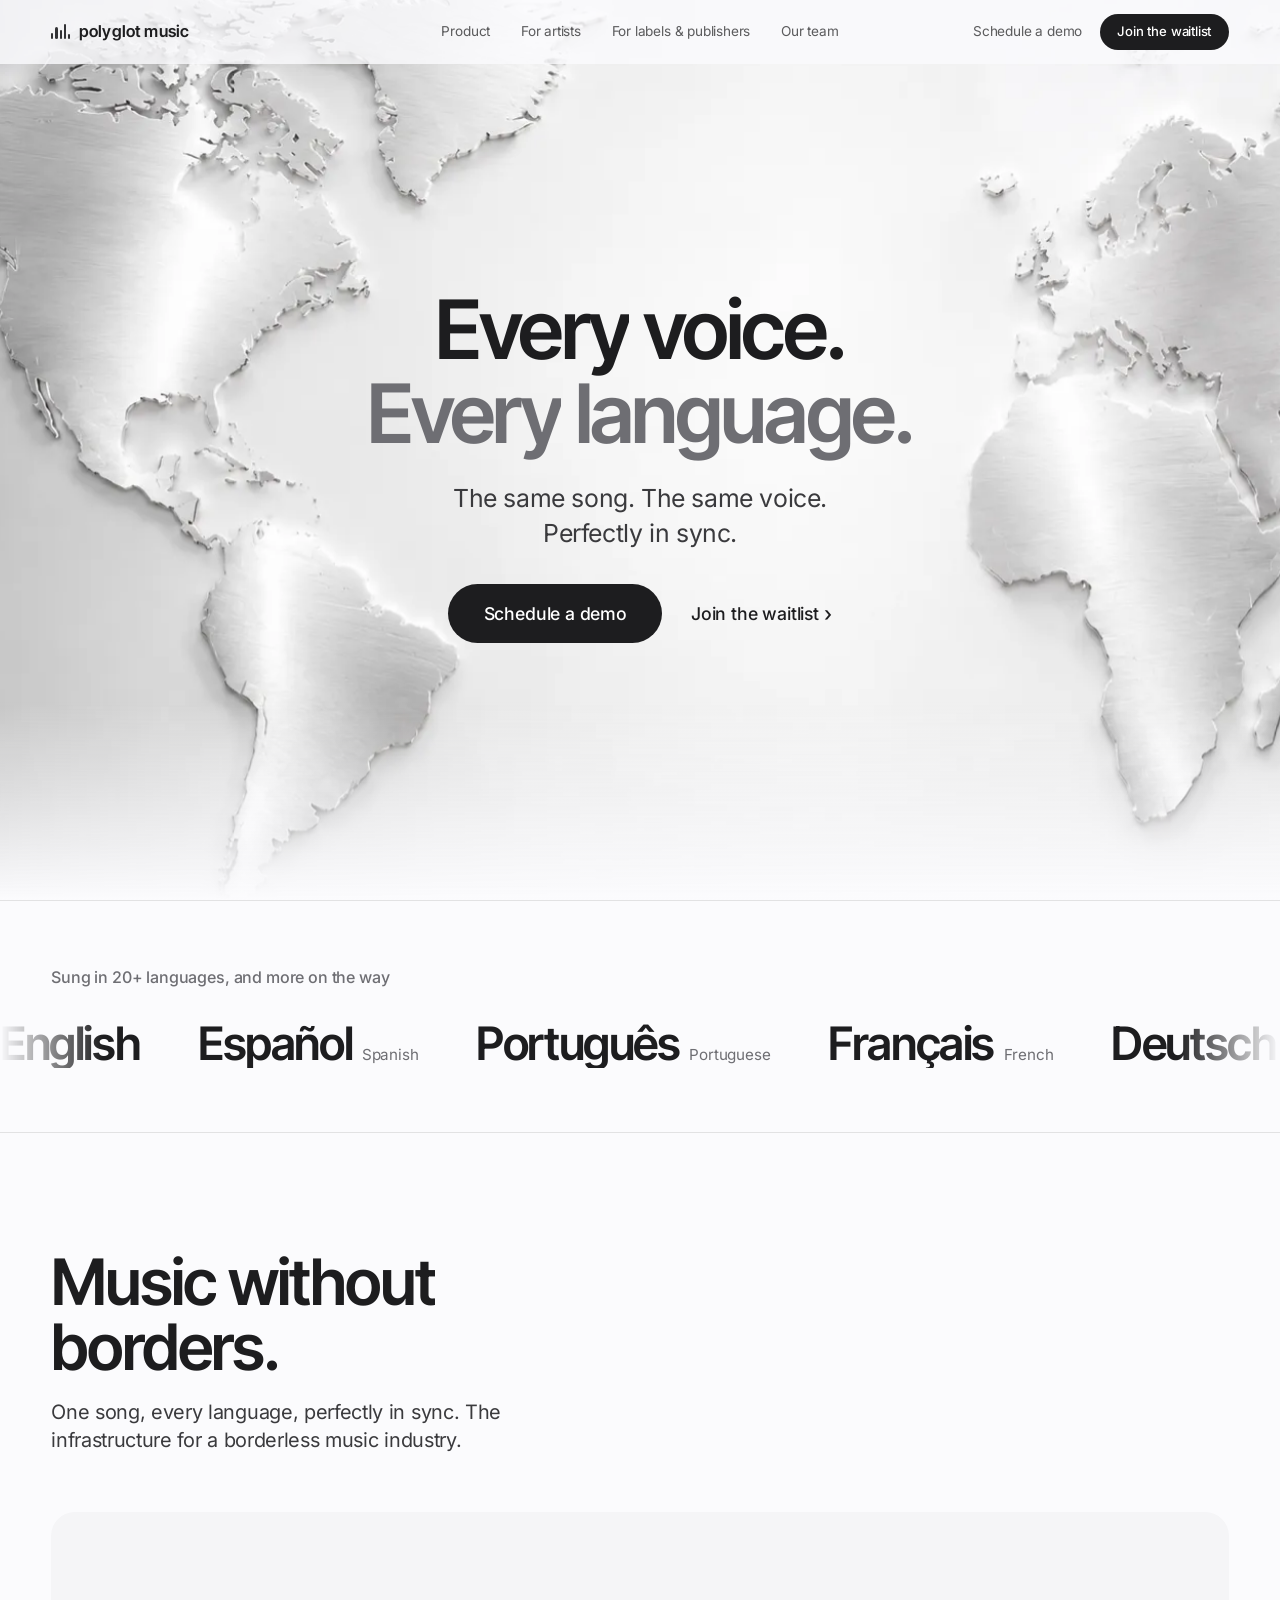
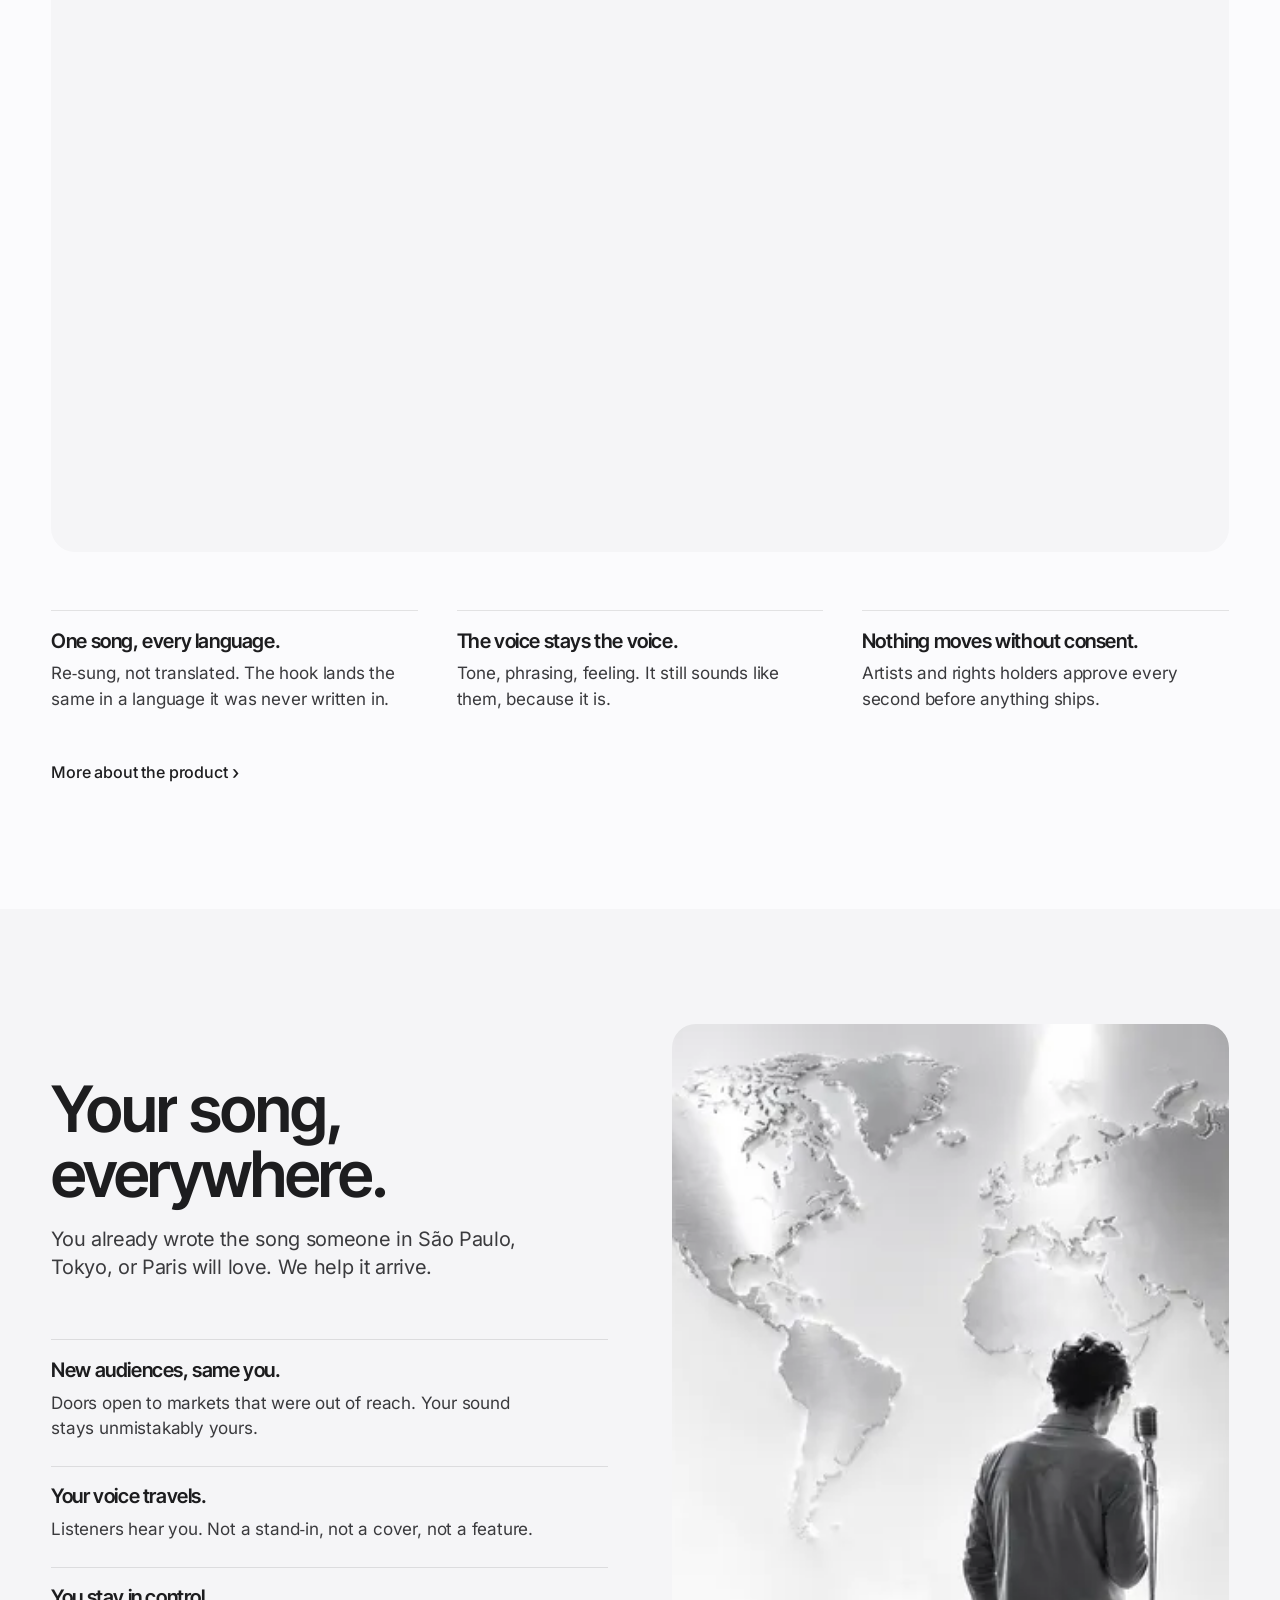
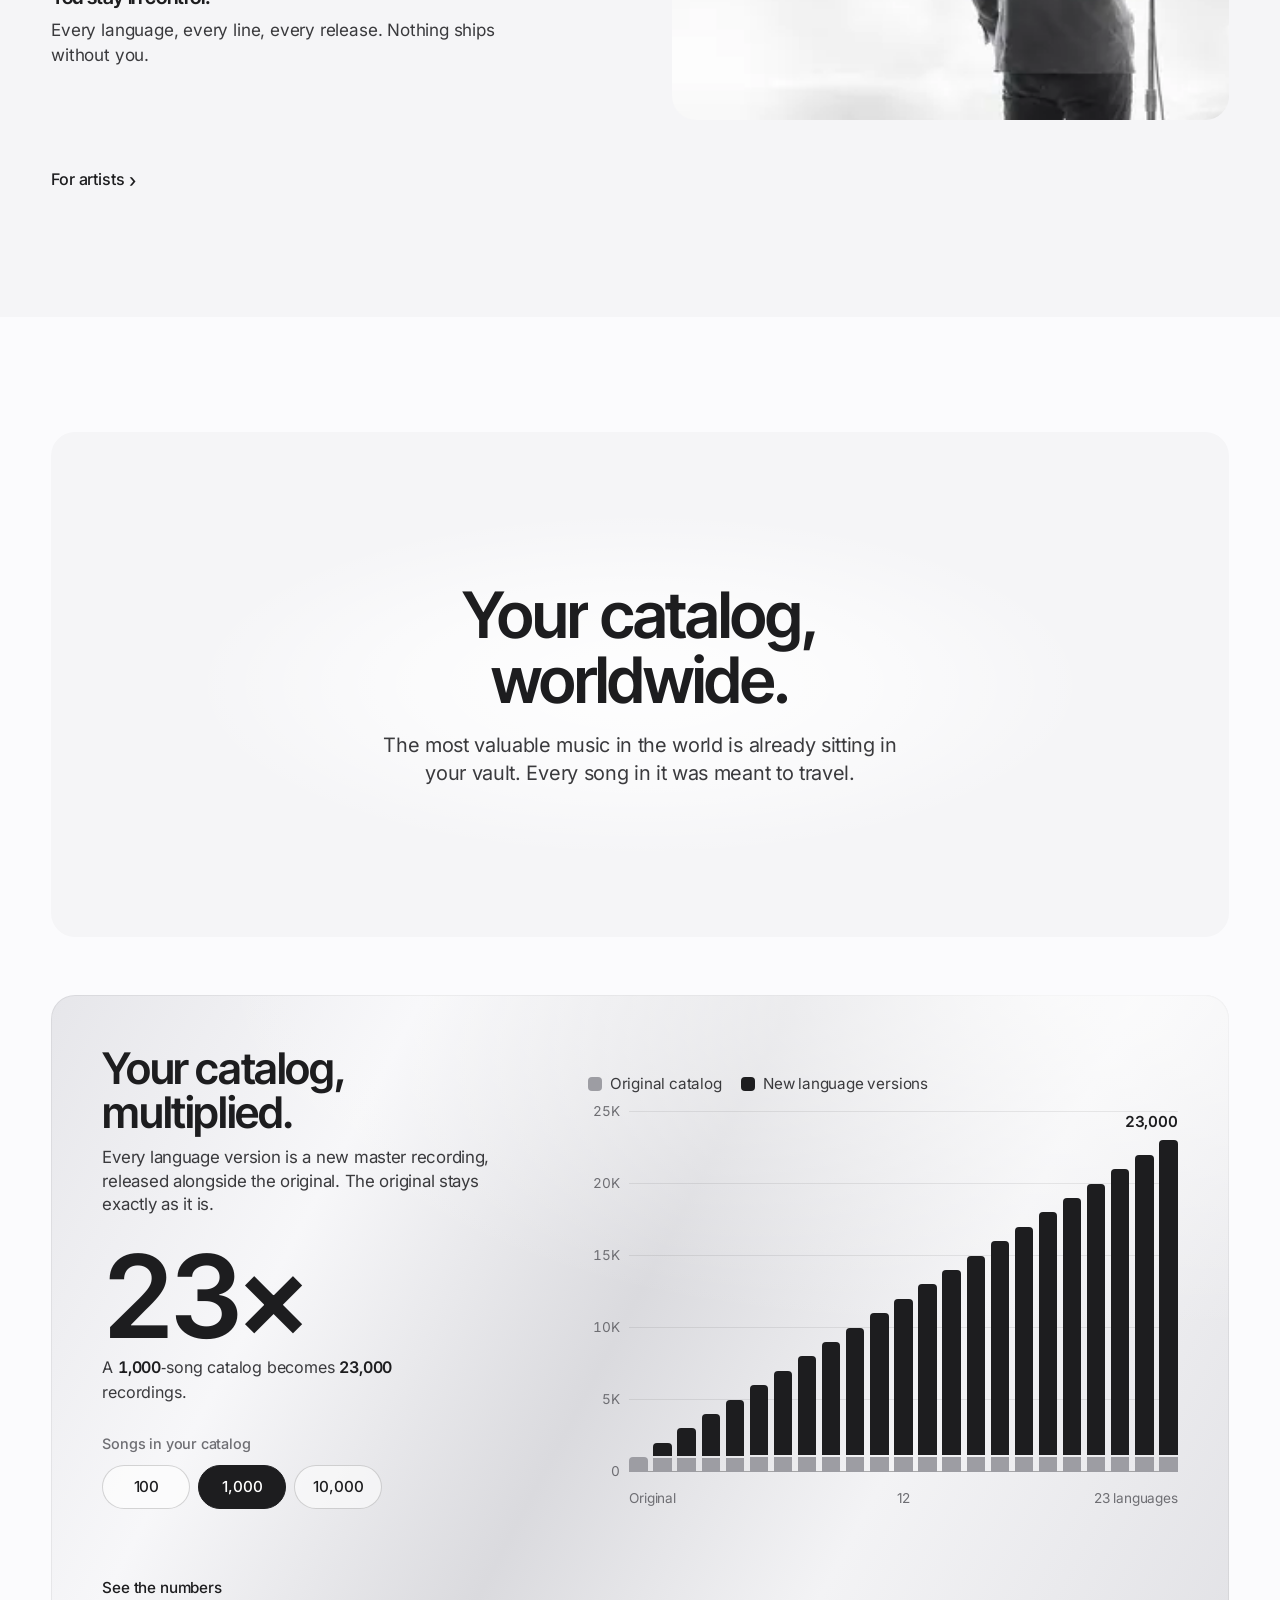
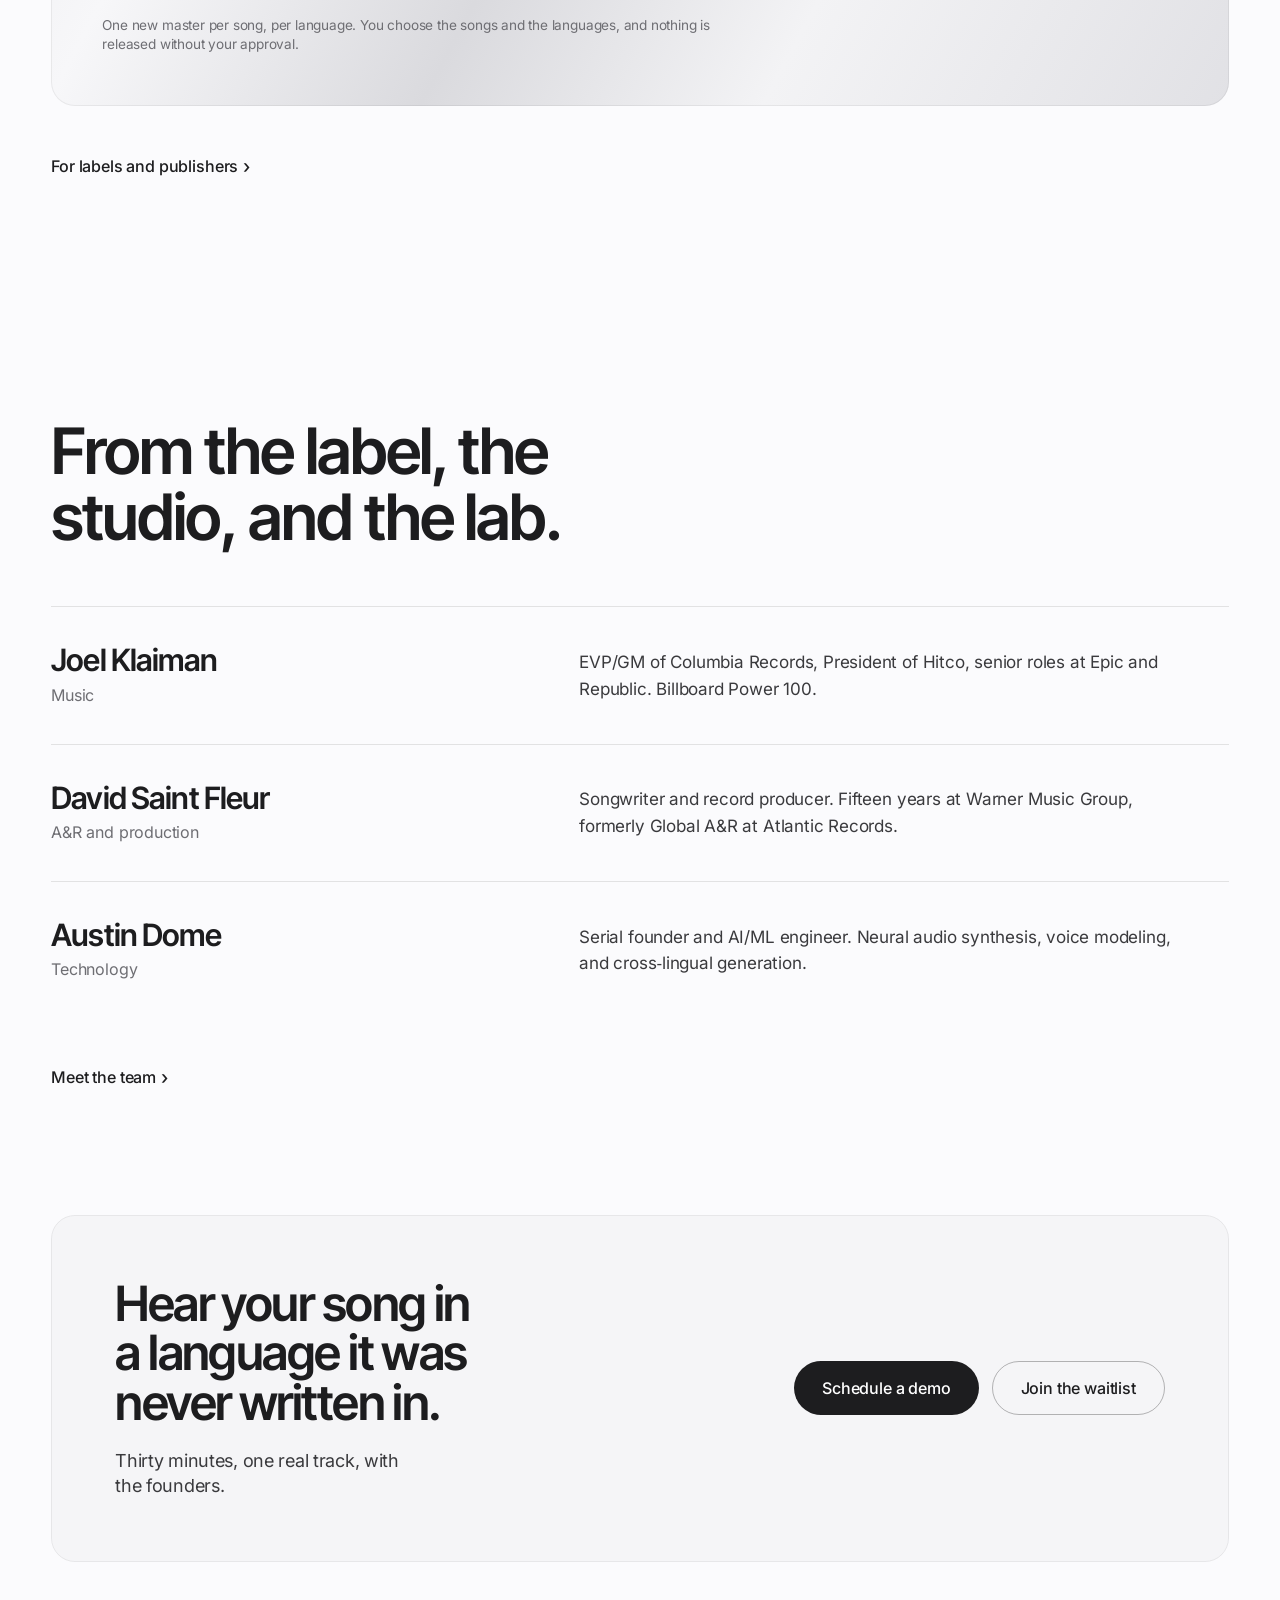
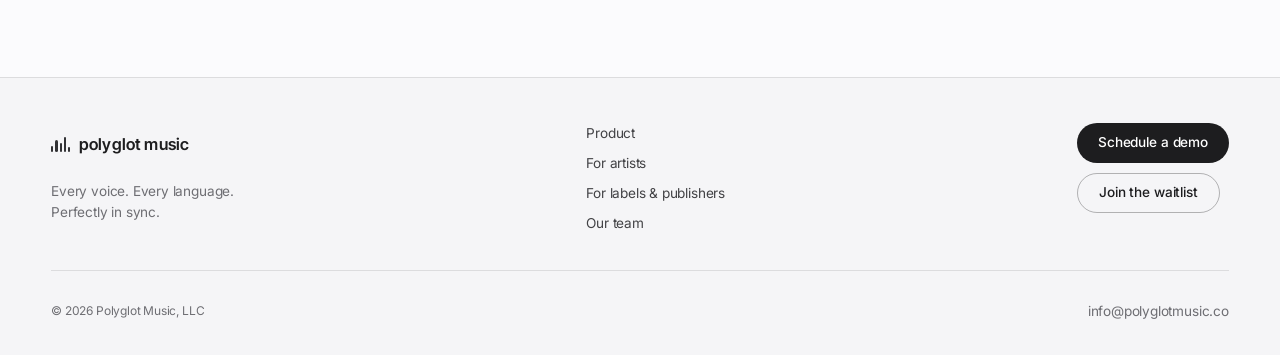
==== commit 66c793c0: "Phone headers show the whole world; clean URLs, richer structured data, AI crawler access, llms.txt," ====
--- a/index.html
+++ b/index.html
@@ -1,4 +1,8 @@
-<!DOCTYPE html><html lang="en"><head><meta charset="UTF-8"><meta name="viewport" content="width=device-width, initial-scale=1.0, viewport-fit=cover"><title>Polyglot Music | Songs in Every Language, in the Original Voice</title><meta name="description" content="Polyglot Music creates new-language versions of songs, sung in the artist's own voice and in sync with the original. For artists, labels and publishers."><meta name="robots" content="index, follow, max-image-preview:large"><link rel="canonical" href="https://www.polyglotmusic.co/"><meta property="og:type" content="website"><meta property="og:site_name" content="Polyglot Music"><meta property="og:locale" content="en_US"><meta property="og:title" content="Polyglot Music"><meta property="og:description" content="Every voice. Every language. Perfectly in sync."><meta property="og:url" content="https://www.polyglotmusic.co/"><meta property="og:image" content="https://www.polyglotmusic.co/og-image.png"><meta property="og:image:width" content="1200"><meta property="og:image:height" content="630"><meta property="og:image:alt" content="Polyglot Music. Every voice. Every language. Perfectly in sync."><meta name="twitter:card" content="summary_large_image"><meta name="twitter:title" content="Polyglot Music"><meta name="twitter:description" content="Every voice. Every language. Perfectly in sync."><meta name="twitter:image" content="https://www.polyglotmusic.co/og-image.png"><script type="application/ld+json">{"@context":"https://schema.org","@graph":[{"@type":"Organization","@id":"https://www.polyglotmusic.co/#org","name":"Polyglot Music","alternateName":["Polyglot","Polyglot Music, LLC"],"url":"https://www.polyglotmusic.co/","logo":"https://www.polyglotmusic.co/icon-512.png","image":"https://www.polyglotmusic.co/og-image.png","email":"info@polyglotmusic.co","slogan":"Every voice. Every language. Perfectly in sync.","description":"Polyglot Music creates new-language versions of songs, sung in the artist's own voice and in sync with the original recording, for artists, labels and publishers.","knowsAbout":["music localization","multilingual music","song translation","cross-lingual singing","music dubbing"],"founder":[{"@type":"Person","name":"Austin Dome"},{"@type":"Person","name":"David Saint Fleur"},{"@type":"Person","name":"Joel Klaiman"}],"contactPoint":{"@type":"ContactPoint","contactType":"sales","email":"info@polyglotmusic.co","url":"https://www.polyglotmusic.co/demo.html"}},{"@type":"WebSite","@id":"https://www.polyglotmusic.co/#website","url":"https://www.polyglotmusic.co/","name":"Polyglot Music","publisher":{"@id":"https://www.polyglotmusic.co/#org"},"inLanguage":"en"}]}</script><meta name="theme-color" content="#fbfbfd"><meta name="apple-mobile-web-app-title" content="Polyglot"><meta name="format-detection" content="telephone=no"><link rel="apple-touch-icon" sizes="180x180" href="/apple-touch-icon.png?v=2"><link rel="icon" href="/favicon.ico?v=2" sizes="48x48"><link rel="icon" type="image/png" sizes="48x48" href="/favicon-48x48.png?v=2"><link rel="icon" type="image/png" sizes="32x32" href="/favicon-32x32.png?v=2"><link rel="icon" type="image/png" sizes="16x16" href="/favicon-16x16.png?v=2"><link rel="icon" type="image/svg+xml" href="/favicon.svg?v=2"><link rel="manifest" href="/site.webmanifest?v=2"><script>document.documentElement.classList.add('js');</script><link rel="stylesheet" href="/assets/Base.C0r3gO0q.css"><link rel="stylesheet" href="/assets/index.Cza4fCUg.css"><style>.display[data-astro-cid-wlthrclk]{align-content:end;display:grid}.hl[data-astro-cid-wlthrclk]{display:block}
+<!DOCTYPE html><html lang="en"><head><meta charset="UTF-8"><meta name="viewport" content="width=device-width, initial-scale=1.0, viewport-fit=cover"><link rel="preload" href="/assets/inter-tight-latin-wght-normal.DX-nOvPD.woff2" as="font" type="font/woff2" crossorigin><link rel="preload" href="/assets/inter-latin-wght-normal.Dx4kXJAl.woff2" as="font" type="font/woff2" crossorigin><title>Polyglot Music | Music Dubbing in the Artist&#39;s Own Voice</title><meta name="description" content="Cross-lingual music dubbing in the artist's own voice. Release your songs in 20+ languages, in sync with the original. For artists, labels and publishers."><meta name="robots" content="index, follow, max-image-preview:large"><link rel="canonical" href="https://www.polyglotmusic.co/"><meta property="og:type" content="website"><meta property="og:site_name" content="Polyglot Music"><meta property="og:locale" content="en_US"><meta property="og:title" content="Polyglot Music"><meta property="og:description" content="Every voice. Every language. Perfectly in sync."><meta property="og:url" content="https://www.polyglotmusic.co/"><meta property="og:image" content="https://www.polyglotmusic.co/og-image.png"><meta property="og:image:width" content="1200"><meta property="og:image:height" content="630"><meta property="og:image:alt" content="Polyglot Music. Every voice. Every language. Perfectly in sync."><meta name="twitter:card" content="summary_large_image"><meta name="twitter:title" content="Polyglot Music"><meta name="twitter:description" content="Every voice. Every language. Perfectly in sync."><meta name="twitter:image" content="https://www.polyglotmusic.co/og-image.png"><script type="application/ld+json">{"@context":"https://schema.org","@graph":[{"@type":"Organization","@id":"https://www.polyglotmusic.co/#org","name":"Polyglot Music","legalName":"Polyglot Music, LLC","alternateName":["Polyglot","polyglotmusic"],"url":"https://www.polyglotmusic.co/","logo":{"@type":"ImageObject","url":"https://www.polyglotmusic.co/icon-512.png","width":512,"height":512},"image":"https://www.polyglotmusic.co/og-image.png","email":"info@polyglotmusic.co","slogan":"Every voice. Every language. Perfectly in sync.","description":"Polyglot Music is a music technology company that dubs songs into new languages in the original artist’s own voice, in sync with the original recording. Using AI vocal generation and cross-lingual singing voice synthesis, it turns one song into releases in 20+ languages for artists, record labels and music publishers, with rights holders approving every version.","knowsAbout":["Music dubbing","Song dubbing","Cross-lingual music","Cross-lingual singing voice synthesis","AI music","AI vocal generation","AI voice for singers","Singing voice synthesis","Voice preservation","Multilingual music","Music localization","Song translation and lyric adaptation","Music catalog growth","Catalog monetization","Music publishing","Record labels","Global music markets"],"founder":[{"@id":"https://www.polyglotmusic.co/team#joel-klaiman"},{"@id":"https://www.polyglotmusic.co/team#david-saint-fleur"},{"@id":"https://www.polyglotmusic.co/team#austin-dome"}],"areaServed":"Worldwide","contactPoint":{"@type":"ContactPoint","contactType":"sales","email":"info@polyglotmusic.co","url":"https://www.polyglotmusic.co/demo","availableLanguage":["English"]}},{"@type":"WebSite","@id":"https://www.polyglotmusic.co/#website","url":"https://www.polyglotmusic.co/","name":"Polyglot Music","alternateName":"Polyglot","publisher":{"@id":"https://www.polyglotmusic.co/#org"},"inLanguage":"en"},{"@type":"WebPage","@id":"https://www.polyglotmusic.co/#webpage","url":"https://www.polyglotmusic.co/","name":"Polyglot Music | Music Dubbing in the Artist's Own Voice","description":"Cross-lingual music dubbing in the artist's own voice. Release your songs in 20+ languages, in sync with the original. For artists, labels and publishers.","isPartOf":{"@id":"https://www.polyglotmusic.co/#website"},"about":{"@id":"https://www.polyglotmusic.co/#org"},"inLanguage":"en","primaryImageOfPage":"https://www.polyglotmusic.co/og-image.png"},{"@type":"Service","@id":"https://www.polyglotmusic.co/#service-all","name":"Music dubbing in the original voice","alternateName":["Cross-lingual music dubbing","Multilingual song versions","AI vocal dubbing for music"],"serviceType":"Music dubbing and localization","description":"New-language versions of existing songs: lyrics rewritten to be sung, then performed in the original artist’s voice and timed to the original recording. Each version is a new master released alongside the original, approved by the artist and rights holders before release.","provider":{"@id":"https://www.polyglotmusic.co/#org"},"areaServed":"Worldwide","audience":[{"@type":"BusinessAudience","audienceType":"Recording artists"},{"@type":"BusinessAudience","audienceType":"Record labels"},{"@type":"BusinessAudience","audienceType":"Music publishers"},{"@type":"BusinessAudience","audienceType":"Artist managers"}],"availableLanguage":[{"@type":"Language","name":"English","alternateName":"en"},{"@type":"Language","name":"Spanish","alternateName":"es"},{"@type":"Language","name":"Portuguese","alternateName":"pt"},{"@type":"Language","name":"French","alternateName":"fr"},{"@type":"Language","name":"German","alternateName":"de"},{"@type":"Language","name":"Italian","alternateName":"it"},{"@type":"Language","name":"Russian","alternateName":"ru"},{"@type":"Language","name":"Mandarin","alternateName":"zh"},{"@type":"Language","name":"Cantonese","alternateName":"yue"},{"@type":"Language","name":"Japanese","alternateName":"ja"},{"@type":"Language","name":"Korean","alternateName":"ko"},{"@type":"Language","name":"Filipino","alternateName":"fil"},{"@type":"Language","name":"Vietnamese","alternateName":"vi"},{"@type":"Language","name":"Thai","alternateName":"th"},{"@type":"Language","name":"Indonesian","alternateName":"id"},{"@type":"Language","name":"Turkish","alternateName":"tr"},{"@type":"Language","name":"Dutch","alternateName":"nl"},{"@type":"Language","name":"Polish","alternateName":"pl"},{"@type":"Language","name":"Swedish","alternateName":"sv"},{"@type":"Language","name":"Ukrainian","alternateName":"uk"},{"@type":"Language","name":"Greek","alternateName":"el"},{"@type":"Language","name":"Romanian","alternateName":"ro"},{"@type":"Language","name":"Hebrew","alternateName":"he"}],"category":["Music technology","Music localization","AI music"]}]}</script><meta name="theme-color" content="#fbfbfd"><meta name="apple-mobile-web-app-title" content="Polyglot"><meta name="format-detection" content="telephone=no"><link rel="apple-touch-icon" sizes="180x180" href="/apple-touch-icon.png?v=2"><link rel="icon" href="/favicon.ico?v=2" sizes="48x48"><link rel="icon" type="image/png" sizes="48x48" href="/favicon-48x48.png?v=2"><link rel="icon" type="image/png" sizes="32x32" href="/favicon-32x32.png?v=2"><link rel="icon" type="image/png" sizes="16x16" href="/favicon-16x16.png?v=2"><link rel="icon" type="image/svg+xml" href="/favicon.svg?v=2"><link rel="manifest" href="/site.webmanifest?v=2"><script>document.documentElement.classList.add('js');</script><style>/*! tailwindcss v4.3.3 | MIT License | https://tailwindcss.com */
+@layer properties{@supports (((-webkit-hyphens:none)) and (not (margin-trim:inline))) or ((-moz-orient:inline) and (not (color:rgb(from red r g b)))){*,:before,:after,::backdrop{--tw-rotate-x:initial;--tw-rotate-y:initial;--tw-rotate-z:initial;--tw-skew-x:initial;--tw-skew-y:initial;--tw-shadow:0 0 #0000;--tw-shadow-color:initial;--tw-shadow-alpha:100%;--tw-inset-shadow:0 0 #0000;--tw-inset-shadow-color:initial;--tw-inset-shadow-alpha:100%;--tw-ring-color:initial;--tw-ring-shadow:0 0 #0000;--tw-inset-ring-color:initial;--tw-inset-ring-shadow:0 0 #0000;--tw-ring-inset:initial;--tw-ring-offset-width:0px;--tw-ring-offset-color:#fff;--tw-ring-offset-shadow:0 0 #0000;--tw-ease:initial}}}@layer theme{:root,:host{--font-sans:"Inter Variable", -apple-system, BlinkMacSystemFont, "Segoe UI", sans-serif;--font-mono:ui-monospace, SFMono-Regular, Menlo, Monaco, Consolas, "Liberation Mono", "Courier New", monospace;--ease-out:cubic-bezier(.16, 1, .3, 1);--ease-in-out:cubic-bezier(.4, 0, .2, 1);--default-transition-duration:.15s;--default-transition-timing-function:cubic-bezier(.4, 0, .2, 1);--default-font-family:var(--font-sans);--default-mono-font-family:var(--font-mono);--color-bg:#fbfbfd;--color-tile:#f5f5f7;--color-ink:#1d1d1f;--color-body:#3a3a3d;--color-muted:#6e6e73;--color-line:#0000001a;--font-display:"Inter Tight Variable", "Inter Variable", -apple-system, BlinkMacSystemFont, sans-serif;--ease-soft:cubic-bezier(.22, 1, .36, 1)}}@layer base{*,:after,:before,::backdrop{box-sizing:border-box;border:0 solid;margin:0;padding:0}::file-selector-button{box-sizing:border-box;border:0 solid;margin:0;padding:0}html,:host{-webkit-text-size-adjust:100%;tab-size:4;line-height:1.5;font-family:var(--default-font-family,-apple-system, BlinkMacSystemFont, "Segoe UI", Roboto, "Helvetica Neue", "Noto Sans", Arial, sans-serif, "Apple Color Emoji", "Segoe UI Emoji", "Segoe UI Symbol", "Noto Color Emoji");font-feature-settings:var(--default-font-feature-settings,normal);font-variation-settings:var(--default-font-variation-settings,normal);-webkit-tap-highlight-color:transparent}hr{height:0;color:inherit;border-top-width:1px}abbr:where([title]){text-decoration:underline dotted}h1,h2,h3,h4,h5,h6{font-size:inherit;font-weight:inherit}a{color:inherit;-webkit-text-decoration:inherit;-webkit-text-decoration:inherit;-webkit-text-decoration:inherit;text-decoration:inherit}b,strong{font-weight:bolder}code,kbd,samp,pre{font-family:var(--default-mono-font-family,ui-monospace, SFMono-Regular, Menlo, Monaco, Consolas, "Liberation Mono", "Courier New", monospace);font-feature-settings:var(--default-mono-font-feature-settings,normal);font-variation-settings:var(--default-mono-font-variation-settings,normal);font-size:1em}small{font-size:80%}sub,sup{vertical-align:baseline;font-size:75%;line-height:0;position:relative}sub{bottom:-.25em}sup{top:-.5em}table{text-indent:0;border-color:inherit;border-collapse:collapse}:-moz-focusring:where(:not(iframe)){outline:auto}progress{vertical-align:baseline}summary{display:list-item}ol,ul,menu{list-style:none}img,svg,video,canvas,audio,iframe,embed,object{vertical-align:middle;display:block}img,video{max-width:100%;height:auto}button,input,select,optgroup,textarea{font:inherit;font-feature-settings:inherit;font-variation-settings:inherit;letter-spacing:inherit;color:inherit;opacity:1;background-color:#0000;border-radius:0}::file-selector-button{font:inherit;font-feature-settings:inherit;font-variation-settings:inherit;letter-spacing:inherit;color:inherit;opacity:1;background-color:#0000;border-radius:0}:where(select:is([multiple],[size])) optgroup{font-weight:bolder}:where(select:is([multiple],[size])) optgroup option{padding-inline-start:20px}::file-selector-button{margin-inline-end:4px}::placeholder{opacity:1}@supports (not ((-webkit-appearance:-apple-pay-button))) or (contain-intrinsic-size:1px){::placeholder{color:currentColor}@supports (color:color-mix(in lab, red, red)){::placeholder{color:color-mix(in oklab, currentcolor 50%, transparent)}}}textarea{resize:vertical}::-webkit-search-decoration{-webkit-appearance:none}::-webkit-date-and-time-value{min-height:1lh;text-align:inherit}::-webkit-datetime-edit{display:inline-flex}::-webkit-datetime-edit-fields-wrapper{padding:0}::-webkit-datetime-edit{padding-block:0}::-webkit-datetime-edit-year-field{padding-block:0}::-webkit-datetime-edit-month-field{padding-block:0}::-webkit-datetime-edit-day-field{padding-block:0}::-webkit-datetime-edit-hour-field{padding-block:0}::-webkit-datetime-edit-minute-field{padding-block:0}::-webkit-datetime-edit-second-field{padding-block:0}::-webkit-datetime-edit-millisecond-field{padding-block:0}::-webkit-datetime-edit-meridiem-field{padding-block:0}::-webkit-calendar-picker-indicator{line-height:1}:-moz-ui-invalid{box-shadow:none}button,input:where([type=button],[type=reset],[type=submit]){appearance:button}::file-selector-button{appearance:button}::-webkit-inner-spin-button{height:auto}::-webkit-outer-spin-button{height:auto}[hidden]:where(:not([hidden=until-found])){display:none!important}*{box-sizing:border-box;margin:0;padding:0}html{-webkit-text-size-adjust:100%;-moz-text-size-adjust:100%;text-size-adjust:100%;scroll-behavior:smooth;scroll-padding-top:var(--nav)}body{font-family:var(--font-sans);letter-spacing:-.011em;color:var(--color-ink);background:var(--color-bg);-webkit-font-smoothing:antialiased;-moz-osx-font-smoothing:grayscale;flex-direction:column;min-height:100svh;font-size:1.0625rem;line-height:1.55;display:flex;overflow-x:hidden}a{color:inherit;text-decoration:none}a,button,input,select,textarea{-webkit-tap-highlight-color:transparent;touch-action:manipulation}button{font:inherit;color:inherit;cursor:pointer;background:0 0;border:0}img,picture{max-width:100%;display:block}ul,ol{list-style:none}strong{font-weight:600}::selection{background:#1d1d1f24}:focus-visible{outline:2px solid var(--color-ink);outline-offset:3px;border-radius:4px}main{flex:1 0 auto;width:100%}@media (width<=40rem){:root{--nav:60px;--r-tile:18px}body{font-size:1rem}}@media (width>=110rem){:root{--wrap:1400px;--nav:72px;--r-tile:28px}body{font-size:1.125rem}}@media (width>=140rem){:root{--wrap:1640px;--nav:80px}body{font-size:1.1875rem}}}@layer components{.wrap{width:min(var(--wrap), 100% - 2 * var(--gutter));margin-inline:auto}.section{padding-block:var(--s-section)}.section.tinted{background:var(--color-tile)}main>.section:first-child{padding-top:clamp(2.5rem,6vw,4.5rem)}body.formpage{background:var(--color-tile)}.display{font-family:var(--font-display);letter-spacing:-.032em;color:var(--color-ink);text-wrap:balance;font-weight:600;line-height:1.02}.display .dim{color:var(--color-muted)}.h2{max-width:16ch;font-size:clamp(2.4rem,5vw,4.2rem)}.h1{max-width:15ch;font-size:clamp(2.6rem,5.4vw,4.6rem)}@media (width<=22.5rem){.h1,.h2{font-size:2.1rem}}@media (width>=110rem){.h2{font-size:4.8rem}.h1{font-size:5.2rem}.lede{max-width:42ch;font-size:1.6rem}.btn,.btn-ghost{min-height:54px;padding:.95rem 2rem;font-size:1.1rem}.link{font-size:1.1rem}}@media (width>=140rem){.h2{font-size:5.6rem}.h1{font-size:6rem}.lede{font-size:1.85rem}}.lede{letter-spacing:-.016em;color:var(--color-body);text-wrap:pretty;max-width:40ch;font-size:clamp(1.15rem,1.55vw,1.45rem);line-height:1.4}.prose{color:var(--color-body);max-width:60ch;font-size:1.0625rem;line-height:1.55}.btn,.btn-ghost{letter-spacing:-.01em;white-space:nowrap;border-radius:980px;justify-content:center;align-items:center;gap:.5rem;min-height:48px;padding:.85rem 1.75rem;font-size:1rem;font-weight:500;transition:background .2s,border-color .2s,transform .2s;display:inline-flex}.btn{color:#fff;background:var(--color-ink)}.btn:hover{background:#000}.btn-ghost{color:var(--color-ink);border:1px solid #00000047}.btn-ghost:hover{background:#0000000a;border-color:#0009}.btn:hover,.btn-ghost:hover{transform:translateY(-1px)}.btn:active,.btn-ghost:active{transform:scale(.98)}.link{letter-spacing:-.01em;min-height:44px;color:var(--color-ink);align-items:center;gap:.3rem;font-size:1rem;font-weight:500;transition:opacity .2s;display:inline-flex}.link .chev{font-size:1.15em;line-height:1;transition:transform .2s}.link:hover{opacity:.7}.link:hover .chev{transform:translate(2px)}.vh{clip:rect(0 0 0 0);clip-path:inset(50%);white-space:nowrap;width:1px;height:1px;position:absolute;overflow:hidden}.skip{z-index:100;background:var(--color-ink);color:#fff;border-radius:0 0 12px;padding:.7rem 1.2rem;font-weight:500;position:absolute;top:0;left:-9999px}.skip:focus{left:0}.tile{border-radius:var(--r-tile);background:var(--color-tile);isolation:isolate;position:relative;overflow:hidden}.tile>.photo{position:absolute;inset:0}.sheen{z-index:1;pointer-events:none;opacity:0;mix-blend-mode:overlay;background:linear-gradient(104deg,#0000 38%,#ffffff80 48%,#ffffffb8 51%,#ffffff80 54%,#0000 64%);position:absolute;inset:0;transform:translate(-55%)}.js .in .sheen{animation:5s cubic-bezier(.42,0,.3,1) .35s infinite both glint}@keyframes glint{0%{opacity:0;transform:translate(-55%)}8%{opacity:1}38%{opacity:1}46%{opacity:0;transform:translate(120%)}to{opacity:0;transform:translate(120%)}}.w{vertical-align:bottom;margin-bottom:-.12em;padding-bottom:.12em;display:inline-block;overflow:hidden}.w i{font-style:normal;display:inline-block}.js .w i{transform:translateY(115%)}.js .in .w i{transition:transform 1.1s var(--ease-out) var(--d,0s);transform:none}.js .w i.pre{transition:none!important;transform:translateY(115%)!important}.js .w i.out{transform:translateY(-115%)!important}.js .plate img{opacity:0;will-change:opacity, transform;transform:scale(1.05)}.js .in .plate img{opacity:1;transition:opacity 1.1s var(--ease-soft), transform 2.4s var(--ease-soft);transform:scale(1)}.js .rise{opacity:0;filter:blur(6px);will-change:opacity, transform, filter;transform:translateY(18px)}.js .in .rise{opacity:1;filter:blur();transition:opacity .95s var(--ease-out) var(--d,0s), transform 1.15s var(--ease-out) var(--d,0s), filter .95s var(--ease-out) var(--d,0s);transform:none}.js .rv{opacity:0;transition:opacity .9s var(--ease-out) calc(var(--i,0) * 90ms), transform 1s var(--ease-out) calc(var(--i,0) * 90ms);transform:translateY(22px)}.js .rv.on,.js.settled .rv{opacity:1;transform:none}@media (prefers-reduced-motion:reduce){html{scroll-behavior:auto}.sheen{display:none}.js .plate img,.js .rise,.js .w i,.js .rv{opacity:1;filter:none;transition:none;transform:none}}}@layer utilities{.visible{visibility:visible}.static{position:static}.block{display:block}.contents{display:contents}.flex{display:flex}.grid{display:grid}.hidden{display:none}.table{display:table}.grow{flex-grow:1}.transform{transform:var(--tw-rotate-x,) var(--tw-rotate-y,) var(--tw-rotate-z,) var(--tw-skew-x,) var(--tw-skew-y,)}.resize{resize:both}.shadow{--tw-shadow:0 1px 3px 0 var(--tw-shadow-color,#0000001a), 0 1px 2px -1px var(--tw-shadow-color,#0000001a);box-shadow:var(--tw-inset-shadow), var(--tw-inset-ring-shadow), var(--tw-ring-offset-shadow), var(--tw-ring-shadow), var(--tw-shadow)}.transition{transition-property:color,background-color,border-color,outline-color,text-decoration-color,fill,stroke,--tw-gradient-from,--tw-gradient-via,--tw-gradient-to,opacity,box-shadow,transform,translate,scale,rotate,filter,-webkit-backdrop-filter,backdrop-filter,display,content-visibility,overlay,pointer-events;transition-timing-function:var(--tw-ease,var(--default-transition-timing-function));transition-duration:var(--tw-duration,var(--default-transition-duration))}.ease-in-out{--tw-ease:var(--ease-in-out);transition-timing-function:var(--ease-in-out)}}@font-face{font-family:Inter Variable;font-style:normal;font-display:swap;font-weight:100 900;src:url(/assets/inter-cyrillic-ext-wght-normal.BOeWTOD4.woff2)format("woff2-variations");unicode-range:U+460-52F,U+1C80-1C8A,U+20B4,U+2DE0-2DFF,U+A640-A69F,U+FE2E-FE2F}@font-face{font-family:Inter Variable;font-style:normal;font-display:swap;font-weight:100 900;src:url(/assets/inter-cyrillic-wght-normal.DqGufNeO.woff2)format("woff2-variations");unicode-range:U+301,U+400-45F,U+490-491,U+4B0-4B1,U+2116}@font-face{font-family:Inter Variable;font-style:normal;font-display:swap;font-weight:100 900;src:url(/assets/inter-greek-ext-wght-normal.DlzME5K_.woff2)format("woff2-variations");unicode-range:U+1F??}@font-face{font-family:Inter Variable;font-style:normal;font-display:swap;font-weight:100 900;src:url(/assets/inter-greek-wght-normal.CkhJZR-_.woff2)format("woff2-variations");unicode-range:U+370-377,U+37A-37F,U+384-38A,U+38C,U+38E-3A1,U+3A3-3FF}@font-face{font-family:Inter Variable;font-style:normal;font-display:swap;font-weight:100 900;src:url(/assets/inter-vietnamese-wght-normal.CBcvBZtf.woff2)format("woff2-variations");unicode-range:U+102-103,U+110-111,U+128-129,U+168-169,U+1A0-1A1,U+1AF-1B0,U+300-301,U+303-304,U+308-309,U+323,U+329,U+1EA0-1EF9,U+20AB}@font-face{font-family:Inter Variable;font-style:normal;font-display:swap;font-weight:100 900;src:url(/assets/inter-latin-ext-wght-normal.DO1Apj_S.woff2)format("woff2-variations");unicode-range:U+100-2BA,U+2BD-2C5,U+2C7-2CC,U+2CE-2D7,U+2DD-2FF,U+304,U+308,U+329,U+1D00-1DBF,U+1E00-1E9F,U+1EF2-1EFF,U+2020,U+20A0-20AB,U+20AD-20C0,U+2113,U+2C60-2C7F,U+A720-A7FF}@font-face{font-family:Inter Variable;font-style:normal;font-display:swap;font-weight:100 900;src:url(/assets/inter-latin-wght-normal.Dx4kXJAl.woff2)format("woff2-variations");unicode-range:U+??,U+131,U+152-153,U+2BB-2BC,U+2C6,U+2DA,U+2DC,U+304,U+308,U+329,U+2000-206F,U+20AC,U+2122,U+2191,U+2193,U+2212,U+2215,U+FEFF,U+FFFD}@font-face{font-family:Inter Tight Variable;font-style:normal;font-display:swap;font-weight:100 900;src:url(/assets/inter-tight-cyrillic-ext-wght-normal.okcGN4Nq.woff2)format("woff2-variations");unicode-range:U+460-52F,U+1C80-1C8A,U+20B4,U+2DE0-2DFF,U+A640-A69F,U+FE2E-FE2F}@font-face{font-family:Inter Tight Variable;font-style:normal;font-display:swap;font-weight:100 900;src:url(/assets/inter-tight-cyrillic-wght-normal.BS41q_Tv.woff2)format("woff2-variations");unicode-range:U+301,U+400-45F,U+490-491,U+4B0-4B1,U+2116}@font-face{font-family:Inter Tight Variable;font-style:normal;font-display:swap;font-weight:100 900;src:url(/assets/inter-tight-greek-ext-wght-normal.DQgQPNk4.woff2)format("woff2-variations");unicode-range:U+1F??}@font-face{font-family:Inter Tight Variable;font-style:normal;font-display:swap;font-weight:100 900;src:url(/assets/inter-tight-greek-wght-normal.sS1B39LI.woff2)format("woff2-variations");unicode-range:U+370-377,U+37A-37F,U+384-38A,U+38C,U+38E-3A1,U+3A3-3FF}@font-face{font-family:Inter Tight Variable;font-style:normal;font-display:swap;font-weight:100 900;src:url(/assets/inter-tight-vietnamese-wght-normal.TKKdAiBA.woff2)format("woff2-variations");unicode-range:U+102-103,U+110-111,U+128-129,U+168-169,U+1A0-1A1,U+1AF-1B0,U+300-301,U+303-304,U+308-309,U+323,U+329,U+1EA0-1EF9,U+20AB}@font-face{font-family:Inter Tight Variable;font-style:normal;font-display:swap;font-weight:100 900;src:url(/assets/inter-tight-latin-ext-wght-normal.B4u9PlvR.woff2)format("woff2-variations");unicode-range:U+100-2BA,U+2BD-2C5,U+2C7-2CC,U+2CE-2D7,U+2DD-2FF,U+304,U+308,U+329,U+1D00-1DBF,U+1E00-1E9F,U+1EF2-1EFF,U+2020,U+20A0-20AB,U+20AD-20C0,U+2113,U+2C60-2C7F,U+A720-A7FF}@font-face{font-family:Inter Tight Variable;font-style:normal;font-display:swap;font-weight:100 900;src:url(/assets/inter-tight-latin-wght-normal.DX-nOvPD.woff2)format("woff2-variations");unicode-range:U+??,U+131,U+152-153,U+2BB-2BC,U+2C6,U+2DA,U+2DC,U+304,U+308,U+329,U+2000-206F,U+20AC,U+2122,U+2191,U+2193,U+2212,U+2215,U+FEFF,U+FFFD}:root{--nav:64px;--gutter:clamp(1.25rem, 4vw, 3.5rem);--wrap:1200px;--r-tile:24px;--r-field:12px;--s-section:clamp(4.5rem, 9vw, 8rem);--s-block:clamp(2.25rem, 4.5vw, 3.75rem);--s-group:1.25rem}@property --tw-rotate-x{syntax:"*";inherits:false}@property --tw-rotate-y{syntax:"*";inherits:false}@property --tw-rotate-z{syntax:"*";inherits:false}@property --tw-skew-x{syntax:"*";inherits:false}@property --tw-skew-y{syntax:"*";inherits:false}@property --tw-shadow{syntax:"*";inherits:false;initial-value:0 0 #0000}@property --tw-shadow-color{syntax:"*";inherits:false}@property --tw-shadow-alpha{syntax:"<percentage>";inherits:false;initial-value:100%}@property --tw-inset-shadow{syntax:"*";inherits:false;initial-value:0 0 #0000}@property --tw-inset-shadow-color{syntax:"*";inherits:false}@property --tw-inset-shadow-alpha{syntax:"<percentage>";inherits:false;initial-value:100%}@property --tw-ring-color{syntax:"*";inherits:false}@property --tw-ring-shadow{syntax:"*";inherits:false;initial-value:0 0 #0000}@property --tw-inset-ring-color{syntax:"*";inherits:false}@property --tw-inset-ring-shadow{syntax:"*";inherits:false;initial-value:0 0 #0000}@property --tw-ring-inset{syntax:"*";inherits:false}@property --tw-ring-offset-width{syntax:"<length>";inherits:false;initial-value:0}@property --tw-ring-offset-color{syntax:"*";inherits:false;initial-value:#fff}@property --tw-ring-offset-shadow{syntax:"*";inherits:false;initial-value:0 0 #0000}@property --tw-ease{syntax:"*";inherits:false}.brand[data-astro-cid-6bctqxxv]{min-height:44px;font-family:var(--font-display);letter-spacing:.01em;color:var(--color-ink);white-space:nowrap;align-items:center;gap:.55rem;font-size:1.02rem;font-weight:600;display:inline-flex}.eq[data-astro-cid-6bctqxxv]{align-items:flex-end;gap:2px;height:15px;display:inline-flex}.eq[data-astro-cid-6bctqxxv] i[data-astro-cid-6bctqxxv]{background:var(--color-ink);opacity:.9;transform-origin:bottom;border-radius:2px;width:2.2px}.eq[data-astro-cid-6bctqxxv] i[data-astro-cid-6bctqxxv]:first-child{height:6px}.eq[data-astro-cid-6bctqxxv] i[data-astro-cid-6bctqxxv]:nth-child(2){height:12px}.eq[data-astro-cid-6bctqxxv] i[data-astro-cid-6bctqxxv]:nth-child(3){height:9px}.eq[data-astro-cid-6bctqxxv] i[data-astro-cid-6bctqxxv]:nth-child(4){height:15px}.eq[data-astro-cid-6bctqxxv] i[data-astro-cid-6bctqxxv]:nth-child(5){height:5px}.beat[data-astro-cid-6bctqxxv] .eq[data-astro-cid-6bctqxxv] i[data-astro-cid-6bctqxxv]{animation:.612s ease-in-out infinite beat}.beat[data-astro-cid-6bctqxxv] .eq[data-astro-cid-6bctqxxv] i[data-astro-cid-6bctqxxv]:nth-child(2){animation-delay:80ms}.beat[data-astro-cid-6bctqxxv] .eq[data-astro-cid-6bctqxxv] i[data-astro-cid-6bctqxxv]:nth-child(3){animation-delay:.16s}.beat[data-astro-cid-6bctqxxv] .eq[data-astro-cid-6bctqxxv] i[data-astro-cid-6bctqxxv]:nth-child(4){animation-delay:.24s}.beat[data-astro-cid-6bctqxxv] .eq[data-astro-cid-6bctqxxv] i[data-astro-cid-6bctqxxv]:nth-child(5){animation-delay:.32s}@keyframes beat{0%,to{transform:scaleY(.5)}50%{transform:scaleY(1)}}@media (prefers-reduced-motion:reduce){.beat[data-astro-cid-6bctqxxv] .eq[data-astro-cid-6bctqxxv] i[data-astro-cid-6bctqxxv]{animation:none}}.topbar[data-astro-cid-wpvy4v7s]{z-index:30;min-height:var(--nav);padding:0 max(var(--gutter),env(safe-area-inset-left)) 0 max(var(--gutter),env(safe-area-inset-right));-webkit-backdrop-filter:blur(20px)saturate(1.8);background:#fbfbfdd1;border-bottom:1px solid #0000;grid-template-columns:1fr auto 1fr;align-items:center;gap:1.25rem;transition:background .3s,border-color .3s;display:grid;position:sticky;top:0}.topbar[data-astro-cid-wpvy4v7s].transparent{-webkit-backdrop-filter:none;background:0 0}.scrolled .topbar[data-astro-cid-wpvy4v7s]{border-bottom-color:var(--color-line);-webkit-backdrop-filter:blur(20px)saturate(1.8);background:#fbfbfdf0}.topbar[data-astro-cid-wpvy4v7s]>.brand{justify-self:start}.mainnav[data-astro-cid-wpvy4v7s]{justify-self:center;align-items:center;gap:clamp(1rem,2.4vw,2.2rem);display:flex}.mainnav[data-astro-cid-wpvy4v7s] a[data-astro-cid-wpvy4v7s],.navdemo[data-astro-cid-wpvy4v7s]{color:#1d1d1fb8;white-space:nowrap;align-items:center;min-height:44px;font-size:.85rem;transition:color .2s;display:inline-flex}.mainnav[data-astro-cid-wpvy4v7s] a[data-astro-cid-wpvy4v7s]:hover,.mainnav[data-astro-cid-wpvy4v7s] a[data-astro-cid-wpvy4v7s].active,.navdemo[data-astro-cid-wpvy4v7s]:hover{color:#000}.actions[data-astro-cid-wpvy4v7s]{justify-self:end;align-items:center;gap:1.1rem;display:flex}.pill[data-astro-cid-wpvy4v7s]{color:#fff;background:var(--color-ink);white-space:nowrap;border-radius:980px;align-items:center;min-height:36px;padding:0 1.1rem;font-size:.82rem;font-weight:500;transition:background .2s;display:inline-flex}.pill[data-astro-cid-wpvy4v7s]:hover{background:#000}.toggle[data-astro-cid-wpvy4v7s]{border-radius:12px;flex-direction:column;justify-content:center;align-items:center;gap:6px;width:44px;height:44px;margin-right:-11px;display:none}.toggle[data-astro-cid-wpvy4v7s] span[data-astro-cid-wpvy4v7s]{background:var(--color-ink);border-radius:2px;width:20px;height:1.8px;display:block}.menu[data-astro-cid-wpvy4v7s]{z-index:50;overscroll-behavior:contain;background:var(--color-bg);padding:calc(env(safe-area-inset-top) + 5.4rem) max(1.4rem,env(safe-area-inset-right)) max(2rem,env(safe-area-inset-bottom)) max(1.4rem,env(safe-area-inset-left));opacity:0;pointer-events:none;flex-direction:column;transition:opacity .3s;display:flex;position:fixed;inset:0;overflow-y:auto}.nav-open .menu[data-astro-cid-wpvy4v7s]{opacity:1;pointer-events:auto}.menu-top[data-astro-cid-wpvy4v7s]{min-height:var(--nav);padding:env(safe-area-inset-top) max(1.1rem,env(safe-area-inset-right)) 0 max(1.1rem,env(safe-area-inset-left));justify-content:space-between;align-items:center;display:flex;position:absolute;top:0;left:0;right:0}.close[data-astro-cid-wpvy4v7s]{border-radius:12px;width:44px;height:44px;margin-right:-11px;position:relative}.close[data-astro-cid-wpvy4v7s] span[data-astro-cid-wpvy4v7s]{background:var(--color-ink);border-radius:2px;width:22px;height:1.8px;margin:-1px 0 0 -11px;position:absolute;top:50%;left:50%}.close[data-astro-cid-wpvy4v7s] span[data-astro-cid-wpvy4v7s]:first-child{transform:rotate(45deg)}.close[data-astro-cid-wpvy4v7s] span[data-astro-cid-wpvy4v7s]:nth-child(2){transform:rotate(-45deg)}.menu[data-astro-cid-wpvy4v7s]>a[data-astro-cid-wpvy4v7s]:not(.cta){min-height:60px;font-family:var(--font-display);letter-spacing:-.025em;color:var(--color-ink);border-bottom:1px solid var(--color-line);opacity:0;justify-content:space-between;align-items:center;font-size:1.45rem;font-weight:600;transition:transform .35s,opacity .35s;display:flex;transform:translateY(8px)}.menu[data-astro-cid-wpvy4v7s]>a[data-astro-cid-wpvy4v7s]:not(.cta):after{content:"›";color:var(--color-muted);font-size:1.5rem;font-weight:400}.menu[data-astro-cid-wpvy4v7s]>a[data-astro-cid-wpvy4v7s].active{color:var(--color-muted)}.nav-open .menu[data-astro-cid-wpvy4v7s]>a[data-astro-cid-wpvy4v7s]{opacity:1;transform:none}.menu[data-astro-cid-wpvy4v7s]>a[data-astro-cid-wpvy4v7s]:first-of-type{transition-delay:30ms}.menu[data-astro-cid-wpvy4v7s]>a[data-astro-cid-wpvy4v7s]:nth-of-type(2){transition-delay:60ms}.menu[data-astro-cid-wpvy4v7s]>a[data-astro-cid-wpvy4v7s]:nth-of-type(3){transition-delay:90ms}.menu[data-astro-cid-wpvy4v7s]>a[data-astro-cid-wpvy4v7s]:nth-of-type(4){transition-delay:.12s}.cta[data-astro-cid-wpvy4v7s]{border-radius:980px;justify-content:center;align-items:center;width:100%;min-height:52px;font-size:1.05rem;font-weight:500;display:flex}.cta[data-astro-cid-wpvy4v7s].primary{color:#fff;background:var(--color-ink);margin-top:2rem}.cta[data-astro-cid-wpvy4v7s].ghost{border:1px solid #0000004d;margin-top:.7rem}@media (width<=63.99rem){.mainnav[data-astro-cid-wpvy4v7s],.navdemo[data-astro-cid-wpvy4v7s]{display:none}.toggle[data-astro-cid-wpvy4v7s]{display:flex}.topbar[data-astro-cid-wpvy4v7s]{padding-left:max(1.1rem,env(safe-area-inset-left));padding-right:max(1.1rem,env(safe-area-inset-right));grid-template-columns:minmax(0,1fr) auto}.actions[data-astro-cid-wpvy4v7s]{grid-column:2;gap:.75rem}}@media (width<=40rem){.pill[data-astro-cid-wpvy4v7s]{display:none}}@media (width>=110rem){.mainnav[data-astro-cid-wpvy4v7s] a[data-astro-cid-wpvy4v7s],.navdemo[data-astro-cid-wpvy4v7s]{font-size:1rem}.pill[data-astro-cid-wpvy4v7s]{min-height:42px;padding:0 1.35rem;font-size:.95rem}}@media (hover:none){.mainnav[data-astro-cid-wpvy4v7s] a[data-astro-cid-wpvy4v7s]:hover,.navdemo[data-astro-cid-wpvy4v7s]:hover{color:#1d1d1fb8}}.footer[data-astro-cid-jo6i4kqk]{z-index:2;background:var(--color-tile);border-top:1px solid var(--color-line);padding:clamp(2.4rem,5vh,3.2rem) 0 max(1.3rem,env(safe-area-inset-bottom));margin-top:auto;position:relative}.top[data-astro-cid-jo6i4kqk]{flex-wrap:wrap;justify-content:space-between;align-items:flex-start;gap:2.2rem clamp(2rem,6vw,5rem);display:flex}.tag[data-astro-cid-jo6i4kqk]{color:var(--color-muted);margin-top:.9rem;font-size:.85rem;line-height:1.55}.fnav[data-astro-cid-jo6i4kqk]{flex-direction:column;gap:.55rem;display:flex}.fnav[data-astro-cid-jo6i4kqk] a[data-astro-cid-jo6i4kqk]{color:#424245;align-items:center;font-size:.85rem;transition:color .2s;display:inline-flex}.fnav[data-astro-cid-jo6i4kqk] a[data-astro-cid-jo6i4kqk]:hover{color:#000}.fcta[data-astro-cid-jo6i4kqk]{flex-direction:column;align-items:flex-start;gap:.6rem;display:flex}.small[data-astro-cid-jo6i4kqk]{min-height:40px;padding:.55rem 1.3rem;font-size:.85rem}.bottom[data-astro-cid-jo6i4kqk]{border-top:1px solid var(--color-line);flex-wrap:wrap;justify-content:space-between;align-items:center;gap:.8rem 2rem;margin-top:clamp(1.8rem,4vh,2.6rem);padding-top:1.2rem;display:flex}.cp[data-astro-cid-jo6i4kqk]{color:var(--color-muted);font-size:.75rem}.mail[data-astro-cid-jo6i4kqk]{color:#6e6e73;border-radius:999px;align-items:center;min-height:44px;margin-right:-.9rem;padding:0 .9rem;scroll-margin-bottom:2rem;font-size:.85rem;transition:color .2s;display:inline-flex;position:relative}.mail[data-astro-cid-jo6i4kqk]:hover{color:#000}.addr[data-astro-cid-jo6i4kqk]{position:relative}.addr[data-astro-cid-jo6i4kqk]:after{content:"";transform-origin:0;background:currentColor;height:1.5px;position:absolute;bottom:-2px;left:0;right:0;transform:scaleX(0)}.copied[data-astro-cid-jo6i4kqk]{background:var(--color-ink);color:#fff;white-space:nowrap;opacity:0;pointer-events:none;border-radius:8px;padding:.3rem .65rem;font-size:.75rem;transition:opacity .2s,transform .2s;position:absolute;bottom:calc(100% - .2rem);right:.9rem;transform:translateY(4px)}.copied[data-astro-cid-jo6i4kqk].show{opacity:1;transform:none}.mail[data-astro-cid-jo6i4kqk].ping{color:var(--color-ink);transform-origin:100%;animation:mailglow 2.4s var(--ease-out) both}.mail[data-astro-cid-jo6i4kqk].ping .addr[data-astro-cid-jo6i4kqk]{background:linear-gradient(100deg,#1d1d1f 0% 38%,#c9c9ce 50%,#1d1d1f 62% 100%) 0 0/250% 100%;color:#0000;-webkit-background-clip:text;background-clip:text;font-weight:600;animation:1.4s ease-in-out .2s 2 mailsheen}.mail[data-astro-cid-jo6i4kqk].ping .addr[data-astro-cid-jo6i4kqk]:after{transition:transform .7s .35s var(--ease-out);transform:scaleX(1)}@keyframes mailglow{0%{background:#1d1d1f00;transform:scale(1);box-shadow:0 0 #1d1d1f00}18%{background:#fff;transform:scale(1.08);box-shadow:0 0 0 1px #0000001a,0 10px 30px #0000001f}70%{background:#fff;transform:scale(1.04);box-shadow:0 0 0 1px #0000001a,0 10px 30px #0000001f}to{background:#fff;transform:scale(1);box-shadow:0 0 0 1px #00000014}}@keyframes mailsheen{0%{background-position:100% 0}to{background-position:0 0}}@media (prefers-reduced-motion:reduce){.mail[data-astro-cid-jo6i4kqk].ping,.mail[data-astro-cid-jo6i4kqk].ping .addr[data-astro-cid-jo6i4kqk]{animation:none}.mail[data-astro-cid-jo6i4kqk].ping{background:#fff;box-shadow:0 0 0 1px #0000001a}.mail[data-astro-cid-jo6i4kqk].ping .addr[data-astro-cid-jo6i4kqk]{color:var(--color-ink);background:0 0}}@media (width<=47.99rem){.top[data-astro-cid-jo6i4kqk]{flex-direction:column;align-items:stretch;gap:1.6rem}.fnav[data-astro-cid-jo6i4kqk]{grid-template-columns:repeat(2,minmax(0,1fr));gap:0 1.2rem;display:grid}.fnav[data-astro-cid-jo6i4kqk] a[data-astro-cid-jo6i4kqk]{border-top:1px solid var(--color-line);min-height:48px;font-size:.95rem}.fcta[data-astro-cid-jo6i4kqk]{grid-template-columns:repeat(2,minmax(0,1fr));gap:.6rem;display:grid}.fcta[data-astro-cid-jo6i4kqk] .small[data-astro-cid-jo6i4kqk]{width:100%;min-height:48px;padding:.7rem 1rem;font-size:.92rem}.bottom[data-astro-cid-jo6i4kqk]{margin-top:1.6rem}}@media (width<=22.5rem){.fnav[data-astro-cid-jo6i4kqk],.fcta[data-astro-cid-jo6i4kqk]{grid-template-columns:1fr}}
+.hero[data-astro-cid-ge2uvauf]{min-height:100svh;margin-top:calc(var(--nav) * -1);padding:calc(var(--nav) + 2rem) var(--gutter) 4rem;place-items:center;display:grid;position:relative;overflow:hidden}.plate[data-astro-cid-ge2uvauf]{z-index:0;width:134%;position:absolute;top:0;bottom:0;left:-2.2%}.hero[data-astro-cid-ge2uvauf]:after{content:"";z-index:1;pointer-events:none;background:linear-gradient(to top,var(--color-bg),transparent);height:22%;position:absolute;bottom:0;left:0;right:0}.copy[data-astro-cid-ge2uvauf]{text-align:center;width:min(52rem,100%)}.copy[data-astro-cid-ge2uvauf]>[data-astro-cid-ge2uvauf]:not(.stage),.stage[data-astro-cid-ge2uvauf]>h1[data-astro-cid-ge2uvauf]{z-index:2;position:relative}.sheen[data-astro-cid-ge2uvauf]{z-index:1}.display[data-astro-cid-ge2uvauf]{letter-spacing:-.035em;font-size:clamp(2.75rem,min(6.4vw,13vh),6rem);line-height:1.02}.hl[data-astro-cid-ge2uvauf]{display:block}.ln[data-astro-cid-ge2uvauf]{white-space:nowrap;display:block}.ln2[data-astro-cid-ge2uvauf]{color:var(--color-muted)}.tagline[data-astro-cid-ge2uvauf]{letter-spacing:-.016em;max-width:30ch;color:var(--color-body);margin:clamp(1rem,2.8vh,1.6rem) auto 0;font-size:clamp(1.15rem,min(2vw,3.6vh),1.55rem);line-height:1.4}.ctas[data-astro-cid-ge2uvauf]{flex-wrap:wrap;justify-content:center;align-items:center;gap:1rem 1.8rem;margin-top:clamp(1.4rem,3.8vh,2.4rem);display:flex}.ctas[data-astro-cid-ge2uvauf] .btn[data-astro-cid-ge2uvauf]{min-height:54px;padding:1rem 2.2rem;font-size:1.1rem}.ctas[data-astro-cid-ge2uvauf] .link[data-astro-cid-ge2uvauf]{font-size:1.1rem}@media (orientation:landscape) and (width<=73.75rem){.plate[data-astro-cid-ge2uvauf]{width:136%;left:-7.5%}}@media (width>=73.76rem) and (aspect-ratio>=1.85){.plate[data-astro-cid-ge2uvauf]{width:112%;left:-6%}}@media (width>=73.76rem) and (aspect-ratio>=2.2){.plate[data-astro-cid-ge2uvauf]{width:100%;left:0}}@media (width<=63.99rem) and (orientation:portrait){.hero[data-astro-cid-ge2uvauf]{padding-top:calc(var(--nav) + 1.5rem);flex-direction:column;justify-content:center;padding-bottom:3.5rem;display:flex}.hero[data-astro-cid-ge2uvauf]:after{display:none}.copy[data-astro-cid-ge2uvauf]{width:100%;margin-inline:auto}.stage[data-astro-cid-ge2uvauf]{margin-inline:calc(var(--gutter) * -1);place-items:center;min-height:calc(60.8vw + 2rem);display:grid;position:relative}.plate[data-astro-cid-ge2uvauf]{aspect-ratio:1672/941;width:108%;top:50%;bottom:auto;left:-4%;transform:translateY(-50%);-webkit-mask-image:linear-gradient(#0000,#000 22% 78%,#0000);mask-image:linear-gradient(#0000,#000 22% 78%,#0000)}.plate[data-astro-cid-ge2uvauf]:after{content:"";background:radial-gradient(64% 52%,#fbfbfdcc,#fbfbfd61 62%,#fbfbfd00);position:absolute;inset:0}.stage[data-astro-cid-ge2uvauf]>h1[data-astro-cid-ge2uvauf]{padding-inline:var(--gutter)}.ln[data-astro-cid-ge2uvauf]{white-space:normal}.display[data-astro-cid-ge2uvauf]{font-size:clamp(2.5rem,7.5vw,4.4rem)}.tagline[data-astro-cid-ge2uvauf]{margin-top:clamp(1.25rem,4vw,2rem)}}@media (width<=47.99rem) and (orientation:portrait){.copy[data-astro-cid-ge2uvauf]{width:min(34rem,100%)}.display[data-astro-cid-ge2uvauf]{font-size:clamp(2.6rem,11.5vw,3.6rem)}.tagline[data-astro-cid-ge2uvauf]{max-width:22ch;font-size:1.15rem}.ctas[data-astro-cid-ge2uvauf]{flex-direction:column;gap:.75rem;width:min(320px,100%);margin-inline:auto}.ctas[data-astro-cid-ge2uvauf] .btn[data-astro-cid-ge2uvauf]{width:100%;font-size:1.05rem}}@media (orientation:landscape) and (height<=35rem) and (width<=63.99rem){.hero[data-astro-cid-ge2uvauf]{min-height:0;padding-bottom:3.5rem}.display[data-astro-cid-ge2uvauf]{font-size:clamp(1.9rem,4.8vw,2.5rem)}.tagline[data-astro-cid-ge2uvauf]{margin-top:.6rem;font-size:1rem}.ctas[data-astro-cid-ge2uvauf]{margin-top:1rem}.ctas[data-astro-cid-ge2uvauf] .btn[data-astro-cid-ge2uvauf]{min-height:40px;padding:.7rem 1.5rem;font-size:.95rem}}.strip[data-astro-cid-4q6bsggx]{border-top:1px solid var(--color-line);border-bottom:1px solid var(--color-line);background:var(--color-bg);padding:clamp(2.5rem,5vw,4rem) 0}.head[data-astro-cid-4q6bsggx]{margin-bottom:clamp(1.25rem,2.5vw,1.75rem)}.lbl[data-astro-cid-4q6bsggx]{color:var(--color-muted);letter-spacing:-.01em;font-size:1rem;font-weight:500}.ticker[data-astro-cid-4q6bsggx]{overflow:hidden;-webkit-mask-image:linear-gradient(90deg,#0000,#000 8% 92%,#0000);mask-image:linear-gradient(90deg,#0000,#000 8% 92%,#0000)}.track[data-astro-cid-4q6bsggx]{align-items:baseline;width:max-content;animation:120s linear infinite drift;display:flex}.strip[data-astro-cid-4q6bsggx]:hover .track[data-astro-cid-4q6bsggx]{animation-play-state:paused}.lang[data-astro-cid-4q6bsggx]{white-space:nowrap;align-items:baseline;gap:.6rem;padding-right:clamp(2.25rem,4.5vw,4rem);display:inline-flex}.n[data-astro-cid-4q6bsggx]{font-family:var(--font-display);letter-spacing:-.03em;color:var(--color-ink);font-size:clamp(1.9rem,3.6vw,3.2rem);font-weight:600;line-height:1.1}.e[data-astro-cid-4q6bsggx]{color:var(--color-muted);font-size:.95rem}.more[data-astro-cid-4q6bsggx] .n[data-astro-cid-4q6bsggx]{color:var(--color-muted);font-weight:500}@keyframes drift{to{transform:translate(-50%)}}@media (width>=110rem){.lbl[data-astro-cid-4q6bsggx]{font-size:1.15rem}}@media (prefers-reduced-motion:reduce){.track[data-astro-cid-4q6bsggx]{width:auto;padding:0 var(--gutter);flex-wrap:wrap;row-gap:1rem;animation:none}.ticker[data-astro-cid-4q6bsggx]{-webkit-mask-image:none;mask-image:none}.track[data-astro-cid-4q6bsggx]>.lang[data-astro-cid-4q6bsggx]:nth-child(n+25){display:none}}
+.display[data-astro-cid-wlthrclk]{align-content:end;display:grid}.hl[data-astro-cid-wlthrclk]{display:block}
 .photo[data-astro-cid-xjdomtpr]{width:100%;height:100%;display:block}.photo[data-astro-cid-xjdomtpr] img[data-astro-cid-xjdomtpr]{object-fit:cover;object-position:var(--pos,50% 50%);width:100%;height:100%}.statement[data-astro-cid-zx4qcpyt]{gap:var(--s-group);display:grid}.statement[data-astro-cid-zx4qcpyt] .display{align-content:end;margin:0;display:grid}.center[data-astro-cid-zx4qcpyt]{text-align:center;justify-items:center}.center[data-astro-cid-zx4qcpyt] .lede[data-astro-cid-zx4qcpyt]{margin-inline:auto}.cta[data-astro-cid-hwvj6ntz]{padding-top:0}.cta[data-astro-cid-hwvj6ntz].ink{padding-top:var(--s-block)}.band[data-astro-cid-hwvj6ntz]{outline-offset:-1px;outline:1px solid #0000000f;align-items:center;min-height:clamp(280px,34vh,400px);display:grid}.inner[data-astro-cid-hwvj6ntz]{z-index:2;grid-template-columns:minmax(0,7fr) minmax(0,5fr);align-items:center;gap:2rem clamp(2rem,5vw,5rem);padding:clamp(2.25rem,5vw,4.25rem);display:grid;position:relative}.text[data-astro-cid-hwvj6ntz]{gap:var(--s-group);display:grid}.inner[data-astro-cid-hwvj6ntz] .display[data-astro-cid-hwvj6ntz]{max-width:14ch;font-size:clamp(2rem,3.8vw,4.2rem)}.inner[data-astro-cid-hwvj6ntz] .lede[data-astro-cid-hwvj6ntz]{max-width:34ch;font-size:clamp(1.05rem,1.4vw,1.6rem)}.ctas[data-astro-cid-hwvj6ntz]{flex-wrap:wrap;justify-content:flex-end;gap:.8rem;display:flex}.ink[data-astro-cid-hwvj6ntz] .band[data-astro-cid-hwvj6ntz]{background:var(--color-ink);min-height:clamp(260px,32vh,380px)}.ink[data-astro-cid-hwvj6ntz] .display[data-astro-cid-hwvj6ntz]{color:#fff}.ink[data-astro-cid-hwvj6ntz] .lede[data-astro-cid-hwvj6ntz]{color:#ffffffb8}.ink[data-astro-cid-hwvj6ntz] .btn[data-astro-cid-hwvj6ntz]{color:var(--color-ink);background:#fff}.ink[data-astro-cid-hwvj6ntz] .btn[data-astro-cid-hwvj6ntz]:hover{background:#f5f5f7}.ink[data-astro-cid-hwvj6ntz] .btn-ghost[data-astro-cid-hwvj6ntz]{color:#fff;border-color:#fff6}.ink[data-astro-cid-hwvj6ntz] .btn-ghost[data-astro-cid-hwvj6ntz]:hover{background:#ffffff14;border-color:#fff}@media (width<=63.99rem){.band[data-astro-cid-hwvj6ntz]{min-height:0}.inner[data-astro-cid-hwvj6ntz]{grid-template-columns:1fr;align-items:start}.ctas[data-astro-cid-hwvj6ntz]{justify-content:flex-start}}@media (width<=40rem){.band[data-astro-cid-hwvj6ntz]{min-height:0}.inner[data-astro-cid-hwvj6ntz]{padding:1.75rem 1.4rem}.ctas[data-astro-cid-hwvj6ntz]{flex-direction:column;align-items:stretch}}
-.proof[data-astro-cid-kur57igv] .wrap[data-astro-cid-kur57igv]{z-index:2;gap:var(--s-block);display:grid;position:relative}.platinum[data-astro-cid-kur57igv]{margin-top:calc(var(--nav) * -1);padding-top:calc(var(--nav) + clamp(3rem,7vw,5.5rem));position:relative;overflow:hidden}.platinum[data-astro-cid-kur57igv] .plate[data-astro-cid-kur57igv]{z-index:0;position:absolute;inset:0}.platinum[data-astro-cid-kur57igv] .plate[data-astro-cid-kur57igv] .photo{position:absolute;inset:0}.platinum[data-astro-cid-kur57igv] .roster[data-astro-cid-kur57igv] li[data-astro-cid-kur57igv]{border-top-color:#00000024}.platinum[data-astro-cid-kur57igv] .roster[data-astro-cid-kur57igv] p[data-astro-cid-kur57igv]{color:var(--color-ink)}.platinum[data-astro-cid-kur57igv] .role[data-astro-cid-kur57igv]{color:var(--color-body)}.roster[data-astro-cid-kur57igv]{gap:0;display:grid}.roster[data-astro-cid-kur57igv] li[data-astro-cid-kur57igv]{border-top:1px solid var(--color-line);grid-template-columns:minmax(0,5fr) minmax(0,7fr);gap:1rem clamp(2rem,5vw,5rem);padding:clamp(1.5rem,3vw,2.25rem) 0;display:grid}.roster[data-astro-cid-kur57igv] h3[data-astro-cid-kur57igv]{font-family:var(--font-display);letter-spacing:-.028em;font-size:clamp(1.5rem,2.4vw,2rem);font-weight:600;line-height:1.1}.role[data-astro-cid-kur57igv]{color:var(--color-muted);margin-top:.35rem;font-size:1rem;display:block}.roster[data-astro-cid-kur57igv] p[data-astro-cid-kur57igv]{color:var(--color-body);align-self:center;max-width:56ch;font-size:1.0625rem;line-height:1.55}.more[data-astro-cid-kur57igv]{margin-top:calc(var(--s-group) * -1)}@media (width>=110rem){.roster[data-astro-cid-kur57igv] h3[data-astro-cid-kur57igv]{font-size:2.4rem}.roster[data-astro-cid-kur57igv] p[data-astro-cid-kur57igv]{max-width:60ch;font-size:1.25rem}.role[data-astro-cid-kur57igv]{font-size:1.1rem}}@media (width<=47.99rem){.roster[data-astro-cid-kur57igv] li[data-astro-cid-kur57igv]{grid-template-columns:1fr;gap:.6rem;padding:1.4rem 0}}
-</style><link rel="stylesheet" href="/assets/chapters.BuobH8nX.css"></head><body class="home"><a class="skip" href="#main">Skip to content</a><header class="topbar" data-astro-cid-wpvy4v7s><a class="brand beat" href="/" data-astro-cid-6bctqxxv><span class="eq" aria-hidden="true" data-astro-cid-6bctqxxv><i data-astro-cid-6bctqxxv></i><i data-astro-cid-6bctqxxv></i><i data-astro-cid-6bctqxxv></i><i data-astro-cid-6bctqxxv></i><i data-astro-cid-6bctqxxv></i></span>polyglot music</a><nav class="mainnav" aria-label="Primary" data-astro-cid-wpvy4v7s><a href="/product.html" data-astro-cid-wpvy4v7s>Product</a><a href="/for-artists.html" data-astro-cid-wpvy4v7s>For artists</a><a href="/for-labels.html" data-astro-cid-wpvy4v7s>For labels &amp; publishers</a><a href="/team.html" data-astro-cid-wpvy4v7s>Our team</a></nav><div class="actions" data-astro-cid-wpvy4v7s><a href="/demo.html" class="navdemo" data-astro-cid-wpvy4v7s>Schedule a demo</a><a href="/waitlist.html" class="pill" data-astro-cid-wpvy4v7s>Join the waitlist</a><button class="toggle" aria-expanded="false" aria-controls="mobilemenu" aria-label="Open menu" data-astro-cid-wpvy4v7s><span data-astro-cid-wpvy4v7s></span><span data-astro-cid-wpvy4v7s></span></button></div></header><div class="menu" id="mobilemenu" hidden data-astro-cid-wpvy4v7s><div class="menu-top" data-astro-cid-wpvy4v7s><a class="brand" href="/" data-astro-cid-6bctqxxv><span class="eq" aria-hidden="true" data-astro-cid-6bctqxxv><i data-astro-cid-6bctqxxv></i><i data-astro-cid-6bctqxxv></i><i data-astro-cid-6bctqxxv></i><i data-astro-cid-6bctqxxv></i><i data-astro-cid-6bctqxxv></i></span>polyglot music</a><button class="close" aria-label="Close menu" data-astro-cid-wpvy4v7s><span data-astro-cid-wpvy4v7s></span><span data-astro-cid-wpvy4v7s></span></button></div><a href="/product.html" data-astro-cid-wpvy4v7s>Product</a><a href="/for-artists.html" data-astro-cid-wpvy4v7s>For artists</a><a href="/for-labels.html" data-astro-cid-wpvy4v7s>For labels &amp; publishers</a><a href="/team.html" data-astro-cid-wpvy4v7s>Our team</a><a class="cta primary" href="/demo.html" data-astro-cid-wpvy4v7s>Schedule a demo</a><a class="cta ghost" href="/waitlist.html" data-astro-cid-wpvy4v7s>Join the waitlist</a></div><main id="main"><section class="hero" id="top" data-astro-cid-ge2uvauf><div class="plate" data-astro-cid-ge2uvauf><picture class="photo" data-astro-cid-xjdomtpr><source srcset="/assets/home-wide.Dy7pi8W2_ib2zL.webp 720w, /assets/home-wide.Dy7pi8W2_ThhFt.webp 1100w, /assets/home-wide.Dy7pi8W2_X02bP.webp 1672w" sizes="(max-width: 63.99rem) and (orientation: portrait) 100vw, 134vw" type="image/webp" data-astro-cid-xjdomtpr><img src="/assets/home-wide.Dy7pi8W2_X02bP.webp" alt width="1672" height="941" loading="eager" fetchpriority="high" decoding="async" data-astro-cid-xjdomtpr></picture></div><div class="sheen" aria-hidden="true" data-astro-cid-ge2uvauf></div><div class="copy" data-astro-cid-ge2uvauf><h1 class="display" data-astro-cid-ge2uvauf><span class="vh" data-astro-cid-ge2uvauf>Every voice. Every language.</span><span class="hl" aria-hidden="true" data-astro-cid-ge2uvauf><span class="ln" data-astro-cid-ge2uvauf><span class="w" data-astro-cid-ge2uvauf><i style="--d:.18s" data-astro-cid-ge2uvauf>Every</i></span> <span class="w" data-astro-cid-ge2uvauf><i style="--d:.26s" data-astro-cid-ge2uvauf>voice.</i></span></span><span class="ln ln2" lang="en" data-roll="{&quot;langs&quot;:[[&quot;en&quot;,[&quot;Every&quot;,&quot;language.&quot;]],[&quot;es&quot;,[&quot;Cada&quot;,&quot;idioma.&quot;]],[&quot;fr&quot;,[&quot;Chaque&quot;,&quot;langue.&quot;]],[&quot;pt&quot;,[&quot;Toda&quot;,&quot;língua.&quot;]],[&quot;ja&quot;,[&quot;すべての言語。&quot;]],[&quot;ko&quot;,[&quot;모든&quot;,&quot;언어.&quot;]]],&quot;br&quot;:null,&quot;dim&quot;:-1}" data-loop data-astro-cid-ge2uvauf><span class="w" data-astro-cid-ge2uvauf><i style="--d:.36s" data-astro-cid-ge2uvauf>Every</i></span> <span class="w" data-astro-cid-ge2uvauf><i style="--d:.44s" data-astro-cid-ge2uvauf>language.</i></span></span></span></h1><p class="tagline rise" style="--d:.58s" data-astro-cid-ge2uvauf>The same song. The same voice. Perfectly in sync.</p><div class="ctas rise" style="--d:.72s" data-astro-cid-ge2uvauf><a class="btn" href="/demo.html" data-astro-cid-ge2uvauf>Schedule a demo</a><a class="link" href="/waitlist.html" data-astro-cid-ge2uvauf>Join the waitlist <span class="chev" data-astro-cid-ge2uvauf>&#8250;</span></a></div></div></section><section class="strip" aria-labelledby="langs-h" data-astro-cid-4q6bsggx><div class="wrap head" data-astro-cid-4q6bsggx><h2 id="langs-h" class="lbl rv" style="--i:0" data-astro-cid-4q6bsggx>Sung in 20+ languages, and more on the way</h2></div><p class="vh" data-astro-cid-4q6bsggx>English, Spanish, Portuguese, French, German, Italian, Russian, Mandarin, Cantonese, Japanese, Korean, Filipino, Vietnamese, Thai, Indonesian, Turkish, Dutch, Polish, Swedish, Ukrainian, Greek, Romanian, Hebrew, and more.</p><div class="ticker rv" style="--i:1" aria-hidden="true" data-astro-cid-4q6bsggx><div class="track" data-astro-cid-4q6bsggx><span class="lang" data-astro-cid-4q6bsggx><span lang="en" class="n" data-astro-cid-4q6bsggx>English</span></span><span class="lang" data-astro-cid-4q6bsggx><span lang="es" class="n" data-astro-cid-4q6bsggx>Español</span><span class="e" data-astro-cid-4q6bsggx>Spanish</span></span><span class="lang" data-astro-cid-4q6bsggx><span lang="pt" class="n" data-astro-cid-4q6bsggx>Português</span><span class="e" data-astro-cid-4q6bsggx>Portuguese</span></span><span class="lang" data-astro-cid-4q6bsggx><span lang="fr" class="n" data-astro-cid-4q6bsggx>Français</span><span class="e" data-astro-cid-4q6bsggx>French</span></span><span class="lang" data-astro-cid-4q6bsggx><span lang="de" class="n" data-astro-cid-4q6bsggx>Deutsch</span><span class="e" data-astro-cid-4q6bsggx>German</span></span><span class="lang" data-astro-cid-4q6bsggx><span lang="it" class="n" data-astro-cid-4q6bsggx>Italiano</span><span class="e" data-astro-cid-4q6bsggx>Italian</span></span><span class="lang" data-astro-cid-4q6bsggx><span lang="ru" class="n" data-astro-cid-4q6bsggx>Русский</span><span class="e" data-astro-cid-4q6bsggx>Russian</span></span><span class="lang" data-astro-cid-4q6bsggx><span lang="zh" class="n" data-astro-cid-4q6bsggx>中文</span><span class="e" data-astro-cid-4q6bsggx>Mandarin</span></span><span class="lang" data-astro-cid-4q6bsggx><span lang="yue" class="n" data-astro-cid-4q6bsggx>粵語</span><span class="e" data-astro-cid-4q6bsggx>Cantonese</span></span><span class="lang" data-astro-cid-4q6bsggx><span lang="ja" class="n" data-astro-cid-4q6bsggx>日本語</span><span class="e" data-astro-cid-4q6bsggx>Japanese</span></span><span class="lang" data-astro-cid-4q6bsggx><span lang="ko" class="n" data-astro-cid-4q6bsggx>한국어</span><span class="e" data-astro-cid-4q6bsggx>Korean</span></span><span class="lang" data-astro-cid-4q6bsggx><span lang="fil" class="n" data-astro-cid-4q6bsggx>Filipino</span></span><span class="lang" data-astro-cid-4q6bsggx><span lang="vi" class="n" data-astro-cid-4q6bsggx>Tiếng Việt</span><span class="e" data-astro-cid-4q6bsggx>Vietnamese</span></span><span class="lang" data-astro-cid-4q6bsggx><span lang="th" class="n" data-astro-cid-4q6bsggx>ไทย</span><span class="e" data-astro-cid-4q6bsggx>Thai</span></span><span class="lang" data-astro-cid-4q6bsggx><span lang="id" class="n" data-astro-cid-4q6bsggx>Bahasa Indonesia</span><span class="e" data-astro-cid-4q6bsggx>Indonesian</span></span><span class="lang" data-astro-cid-4q6bsggx><span lang="tr" class="n" data-astro-cid-4q6bsggx>Türkçe</span><span class="e" data-astro-cid-4q6bsggx>Turkish</span></span><span class="lang" data-astro-cid-4q6bsggx><span lang="nl" class="n" data-astro-cid-4q6bsggx>Nederlands</span><span class="e" data-astro-cid-4q6bsggx>Dutch</span></span><span class="lang" data-astro-cid-4q6bsggx><span lang="pl" class="n" data-astro-cid-4q6bsggx>Polski</span><span class="e" data-astro-cid-4q6bsggx>Polish</span></span><span class="lang" data-astro-cid-4q6bsggx><span lang="sv" class="n" data-astro-cid-4q6bsggx>Svenska</span><span class="e" data-astro-cid-4q6bsggx>Swedish</span></span><span class="lang" data-astro-cid-4q6bsggx><span lang="uk" class="n" data-astro-cid-4q6bsggx>Українська</span><span class="e" data-astro-cid-4q6bsggx>Ukrainian</span></span><span class="lang" data-astro-cid-4q6bsggx><span lang="el" class="n" data-astro-cid-4q6bsggx>Ελληνικά</span><span class="e" data-astro-cid-4q6bsggx>Greek</span></span><span class="lang" data-astro-cid-4q6bsggx><span lang="ro" class="n" data-astro-cid-4q6bsggx>Română</span><span class="e" data-astro-cid-4q6bsggx>Romanian</span></span><span class="lang" data-astro-cid-4q6bsggx><span lang="he" class="n" data-astro-cid-4q6bsggx>עברית</span><span class="e" data-astro-cid-4q6bsggx>Hebrew</span></span><span class="lang more" data-astro-cid-4q6bsggx><span class="n" data-astro-cid-4q6bsggx>and more</span></span><span class="lang" data-astro-cid-4q6bsggx><span lang="en" class="n" data-astro-cid-4q6bsggx>English</span></span><span class="lang" data-astro-cid-4q6bsggx><span lang="es" class="n" data-astro-cid-4q6bsggx>Español</span><span class="e" data-astro-cid-4q6bsggx>Spanish</span></span><span class="lang" data-astro-cid-4q6bsggx><span lang="pt" class="n" data-astro-cid-4q6bsggx>Português</span><span class="e" data-astro-cid-4q6bsggx>Portuguese</span></span><span class="lang" data-astro-cid-4q6bsggx><span lang="fr" class="n" data-astro-cid-4q6bsggx>Français</span><span class="e" data-astro-cid-4q6bsggx>French</span></span><span class="lang" data-astro-cid-4q6bsggx><span lang="de" class="n" data-astro-cid-4q6bsggx>Deutsch</span><span class="e" data-astro-cid-4q6bsggx>German</span></span><span class="lang" data-astro-cid-4q6bsggx><span lang="it" class="n" data-astro-cid-4q6bsggx>Italiano</span><span class="e" data-astro-cid-4q6bsggx>Italian</span></span><span class="lang" data-astro-cid-4q6bsggx><span lang="ru" class="n" data-astro-cid-4q6bsggx>Русский</span><span class="e" data-astro-cid-4q6bsggx>Russian</span></span><span class="lang" data-astro-cid-4q6bsggx><span lang="zh" class="n" data-astro-cid-4q6bsggx>中文</span><span class="e" data-astro-cid-4q6bsggx>Mandarin</span></span><span class="lang" data-astro-cid-4q6bsggx><span lang="yue" class="n" data-astro-cid-4q6bsggx>粵語</span><span class="e" data-astro-cid-4q6bsggx>Cantonese</span></span><span class="lang" data-astro-cid-4q6bsggx><span lang="ja" class="n" data-astro-cid-4q6bsggx>日本語</span><span class="e" data-astro-cid-4q6bsggx>Japanese</span></span><span class="lang" data-astro-cid-4q6bsggx><span lang="ko" class="n" data-astro-cid-4q6bsggx>한국어</span><span class="e" data-astro-cid-4q6bsggx>Korean</span></span><span class="lang" data-astro-cid-4q6bsggx><span lang="fil" class="n" data-astro-cid-4q6bsggx>Filipino</span></span><span class="lang" data-astro-cid-4q6bsggx><span lang="vi" class="n" data-astro-cid-4q6bsggx>Tiếng Việt</span><span class="e" data-astro-cid-4q6bsggx>Vietnamese</span></span><span class="lang" data-astro-cid-4q6bsggx><span lang="th" class="n" data-astro-cid-4q6bsggx>ไทย</span><span class="e" data-astro-cid-4q6bsggx>Thai</span></span><span class="lang" data-astro-cid-4q6bsggx><span lang="id" class="n" data-astro-cid-4q6bsggx>Bahasa Indonesia</span><span class="e" data-astro-cid-4q6bsggx>Indonesian</span></span><span class="lang" data-astro-cid-4q6bsggx><span lang="tr" class="n" data-astro-cid-4q6bsggx>Türkçe</span><span class="e" data-astro-cid-4q6bsggx>Turkish</span></span><span class="lang" data-astro-cid-4q6bsggx><span lang="nl" class="n" data-astro-cid-4q6bsggx>Nederlands</span><span class="e" data-astro-cid-4q6bsggx>Dutch</span></span><span class="lang" data-astro-cid-4q6bsggx><span lang="pl" class="n" data-astro-cid-4q6bsggx>Polski</span><span class="e" data-astro-cid-4q6bsggx>Polish</span></span><span class="lang" data-astro-cid-4q6bsggx><span lang="sv" class="n" data-astro-cid-4q6bsggx>Svenska</span><span class="e" data-astro-cid-4q6bsggx>Swedish</span></span><span class="lang" data-astro-cid-4q6bsggx><span lang="uk" class="n" data-astro-cid-4q6bsggx>Українська</span><span class="e" data-astro-cid-4q6bsggx>Ukrainian</span></span><span class="lang" data-astro-cid-4q6bsggx><span lang="el" class="n" data-astro-cid-4q6bsggx>Ελληνικά</span><span class="e" data-astro-cid-4q6bsggx>Greek</span></span><span class="lang" data-astro-cid-4q6bsggx><span lang="ro" class="n" data-astro-cid-4q6bsggx>Română</span><span class="e" data-astro-cid-4q6bsggx>Romanian</span></span><span class="lang" data-astro-cid-4q6bsggx><span lang="he" class="n" data-astro-cid-4q6bsggx>עברית</span><span class="e" data-astro-cid-4q6bsggx>Hebrew</span></span><span class="lang more" data-astro-cid-4q6bsggx><span class="n" data-astro-cid-4q6bsggx>and more</span></span></div></div></section><section class="section feature wide" id="product" data-astro-cid-7yixq3ox><div class="wrap" data-astro-cid-7yixq3ox><div class="statement" data-astro-cid-zx4qcpyt><h2 data-astro-cid-wlthrclk="true" class="display h2"><span class="vh" data-astro-cid-wlthrclk>Music without borders.</span><span class="hl" aria-hidden="true" data-astro-cid-wlthrclk><span class="w" data-astro-cid-wlthrclk><i style="--d:0.16s" data-astro-cid-wlthrclk>Music</i></span> <span class="w" data-astro-cid-wlthrclk><i style="--d:0.24s" data-astro-cid-wlthrclk>without</i></span><br data-astro-cid-wlthrclk><span class="w" data-astro-cid-wlthrclk><i style="--d:0.32s" data-astro-cid-wlthrclk>borders.</i></span> </span></h2><p class="lede rv" style="--i:1" data-astro-cid-zx4qcpyt>One song, every language, perfectly in sync. The infrastructure for a borderless music industry.</p></div><div class="tile media rv" style="--i:2" data-astro-cid-7yixq3ox><picture class="photo" data-astro-cid-xjdomtpr><source media="(max-width: 47.99rem) and (orientation: portrait)" srcset="/assets/product-tall.Dk-mOfxC_Z1a6rrw.webp 480w, /assets/product-tall.Dk-mOfxC_ZKoCes.webp 752w" sizes="100vw" type="image/webp" data-astro-cid-xjdomtpr><source srcset="/assets/product-wide.DwtpSkvz_sEl3I.webp 720w, /assets/product-wide.DwtpSkvz_Z1aBG9D.webp 1100w, /assets/product-wide.DwtpSkvz_11q5Fw.webp 1672w" sizes="(min-width: 80rem) 1200px, 100vw" type="image/webp" data-astro-cid-xjdomtpr><img src="/assets/product-wide.DwtpSkvz_11q5Fw.webp" alt="A silver mixing console beneath a brushed-metal world map" width="1672" height="941" loading="lazy" decoding="async" style="--pos:50% 30%" data-astro-cid-xjdomtpr></picture></div><ul class="points" style="--cols:3" data-astro-cid-vnlbk2jm><li class="rv" style="--i:3" data-astro-cid-vnlbk2jm><strong data-astro-cid-vnlbk2jm>One song, every language.</strong><p data-astro-cid-vnlbk2jm>Re&#8209;sung, not translated. The hook lands the same in a language it was never written in.</p></li><li class="rv" style="--i:4" data-astro-cid-vnlbk2jm><strong data-astro-cid-vnlbk2jm>The voice stays the voice.</strong><p data-astro-cid-vnlbk2jm>Tone, phrasing, feeling. It still sounds like them, because it is.</p></li><li class="rv" style="--i:5" data-astro-cid-vnlbk2jm><strong data-astro-cid-vnlbk2jm>Nothing moves without consent.</strong><p data-astro-cid-vnlbk2jm>Artists and rights holders approve every second before anything ships.</p></li></ul><p class="more rv" style="--i:6" data-astro-cid-7yixq3ox><a class="link" href="/product.html" data-astro-cid-7yixq3ox>More about the product <span class="chev" data-astro-cid-7yixq3ox>&#8250;</span></a></p></div></section><section class="section feature split tinted" id="artists" data-astro-cid-7yixq3ox><div class="wrap" data-astro-cid-7yixq3ox><div class="grid" data-astro-cid-7yixq3ox><div class="copy" data-astro-cid-7yixq3ox><div class="statement" data-astro-cid-zx4qcpyt><h2 data-astro-cid-wlthrclk="true" class="display h2"><span class="vh" data-astro-cid-wlthrclk>Your song, everywhere.</span><span class="hl" aria-hidden="true" data-astro-cid-wlthrclk><span class="w" data-astro-cid-wlthrclk><i style="--d:0.16s" data-astro-cid-wlthrclk>Your</i></span> <span class="w" data-astro-cid-wlthrclk><i style="--d:0.24s" data-astro-cid-wlthrclk>song,</i></span><br data-astro-cid-wlthrclk><span class="w" data-astro-cid-wlthrclk><i style="--d:0.32s" data-astro-cid-wlthrclk>everywhere.</i></span> </span></h2><p class="lede rv" style="--i:1" data-astro-cid-zx4qcpyt>You already wrote the song someone in S&atilde;o Paulo, Tokyo, or Paris will love. We help it arrive.</p></div><ul class="points stack" style="--cols:3" data-astro-cid-vnlbk2jm><li class="rv" style="--i:2" data-astro-cid-vnlbk2jm><strong data-astro-cid-vnlbk2jm>New audiences, same you.</strong><p data-astro-cid-vnlbk2jm>Doors open to markets that were out of reach. Your sound stays unmistakably yours.</p></li><li class="rv" style="--i:3" data-astro-cid-vnlbk2jm><strong data-astro-cid-vnlbk2jm>Your voice travels.</strong><p data-astro-cid-vnlbk2jm>Listeners hear you. Not a stand&#8209;in, not a cover, not a feature.</p></li><li class="rv" style="--i:4" data-astro-cid-vnlbk2jm><strong data-astro-cid-vnlbk2jm>You stay in control.</strong><p data-astro-cid-vnlbk2jm>Every language, every line, every release. Nothing ships without you.</p></li></ul></div><div class="tile media rv" style="--i:1" data-astro-cid-7yixq3ox><picture class="photo" data-astro-cid-xjdomtpr><source media="(max-width: 47.99rem) and (orientation: portrait)" srcset="/assets/artists-tall.DvyXCyPp_Z1dagvz.webp 480w, /assets/artists-tall.DvyXCyPp_ZNsriv.webp 752w" sizes="100vw" type="image/webp" data-astro-cid-xjdomtpr><source srcset="/assets/artists-wide.VFdLnQL2_2EPS4.webp 720w, /assets/artists-wide.VFdLnQL2_ReoRP.webp 1100w, /assets/artists-wide.VFdLnQL2_Z20TW5V.webp 1672w" sizes="(min-width: 64rem) 560px, 100vw" type="image/webp" data-astro-cid-xjdomtpr><img src="/assets/artists-wide.VFdLnQL2_Z20TW5V.webp" alt="A singer at a vintage microphone before a brushed-metal world map" width="1672" height="941" loading="lazy" decoding="async" style="--pos:50% 70%" data-astro-cid-xjdomtpr></picture></div></div><p class="more rv" style="--i:6" data-astro-cid-7yixq3ox><a class="link" href="/for-artists.html" data-astro-cid-7yixq3ox>For artists <span class="chev" data-astro-cid-7yixq3ox>&#8250;</span></a></p></div></section><section class="section feature corridor" id="labels" data-astro-cid-7yixq3ox><div class="wrap" data-astro-cid-7yixq3ox><div class="stage" data-astro-cid-7yixq3ox><div class="tile media rv" style="--i:0" data-astro-cid-7yixq3ox><picture class="photo" data-astro-cid-xjdomtpr><source media="(max-width: 47.99rem) and (orientation: portrait)" srcset="/assets/labels-tall.CMsNOS4-_1BmO2M.webp 480w, /assets/labels-tall.CMsNOS4-_ZaMwcD.webp 752w" sizes="100vw" type="image/webp" data-astro-cid-xjdomtpr><source srcset="/assets/labels-wide.Ddnazy7Y_2cO0o5.webp 720w, /assets/labels-wide.Ddnazy7Y_ZqbBXU.webp 1100w, /assets/labels-wide.Ddnazy7Y_1PiwnK.webp 1672w" sizes="(min-width: 80rem) 1200px, 100vw" type="image/webp" data-astro-cid-xjdomtpr><img src="/assets/labels-wide.Ddnazy7Y_1PiwnK.webp" alt="An archive of records and master tapes receding toward the light, beneath a brushed-metal world map" width="1672" height="941" loading="lazy" decoding="async" style="--pos:50% 40%" data-astro-cid-xjdomtpr></picture></div><div class="over" data-astro-cid-7yixq3ox><div class="statement center" data-astro-cid-zx4qcpyt><h2 data-astro-cid-wlthrclk="true" class="display h2"><span class="vh" data-astro-cid-wlthrclk>Your catalog, worldwide.</span><span class="hl" aria-hidden="true" data-astro-cid-wlthrclk><span class="w" data-astro-cid-wlthrclk><i style="--d:0.16s" data-astro-cid-wlthrclk>Your</i></span> <span class="w" data-astro-cid-wlthrclk><i style="--d:0.24s" data-astro-cid-wlthrclk>catalog,</i></span><br data-astro-cid-wlthrclk><span class="w" data-astro-cid-wlthrclk><i style="--d:0.32s" data-astro-cid-wlthrclk>worldwide.</i></span> </span></h2><p class="lede rv" style="--i:1" data-astro-cid-zx4qcpyt>The most valuable music in the world is already sitting in your vault. Every song in it was meant to travel.</p></div></div></div><figure class="cat rv" style="--i:1" data-cat="{&quot;steps&quot;:[[1,&quot;English&quot;,&quot;English&quot;],[2,&quot;Español&quot;,&quot;Spanish&quot;],[3,&quot;Português&quot;,&quot;Portuguese&quot;],[4,&quot;Français&quot;,&quot;French&quot;],[5,&quot;Deutsch&quot;,&quot;German&quot;],[6,&quot;Italiano&quot;,&quot;Italian&quot;],[7,&quot;Русский&quot;,&quot;Russian&quot;],[8,&quot;中文&quot;,&quot;Mandarin&quot;],[9,&quot;粵語&quot;,&quot;Cantonese&quot;],[10,&quot;日本語&quot;,&quot;Japanese&quot;],[11,&quot;한국어&quot;,&quot;Korean&quot;],[12,&quot;Filipino&quot;,&quot;Filipino&quot;],[13,&quot;Tiếng Việt&quot;,&quot;Vietnamese&quot;],[14,&quot;ไทย&quot;,&quot;Thai&quot;],[15,&quot;Bahasa Indonesia&quot;,&quot;Indonesian&quot;],[16,&quot;Türkçe&quot;,&quot;Turkish&quot;],[17,&quot;Nederlands&quot;,&quot;Dutch&quot;],[18,&quot;Polski&quot;,&quot;Polish&quot;],[19,&quot;Svenska&quot;,&quot;Swedish&quot;],[20,&quot;Українська&quot;,&quot;Ukrainian&quot;],[21,&quot;Ελληνικά&quot;,&quot;Greek&quot;],[22,&quot;Română&quot;,&quot;Romanian&quot;],[23,&quot;עברית&quot;,&quot;Hebrew&quot;]],&quot;top&quot;:25}" data-size="1000" data-astro-cid-33j6vys6><div class="side" data-astro-cid-33j6vys6><figcaption class="cap" data-astro-cid-33j6vys6><h3 class="display t" data-astro-cid-33j6vys6>Your catalog, multiplied.</h3><p class="lede" data-astro-cid-33j6vys6>Every language version is a new master recording, released alongside the original. The original stays exactly as it is.</p></figcaption><div class="stat" data-astro-cid-33j6vys6><span class="big" data-astro-cid-33j6vys6><span class="num" data-count="23" data-astro-cid-33j6vys6>23</span>&times;</span><span class="said" data-astro-cid-33j6vys6>A <b class="c-size" data-astro-cid-33j6vys6>1,000</b>&#8209;song catalog becomes <b class="c-total" data-astro-cid-33j6vys6>23,000</b> recordings.</span></div><div class="pick" data-astro-cid-33j6vys6><span class="plbl" id="cat-size" data-astro-cid-33j6vys6>Songs in your catalog</span><div class="sizes" role="group" aria-labelledby="cat-size" data-astro-cid-33j6vys6><button type="button" class="chip" data-size="100" aria-pressed="false" data-astro-cid-33j6vys6>100</button><button type="button" class="chip" data-size="1000" aria-pressed="true" data-astro-cid-33j6vys6>1,000</button><button type="button" class="chip" data-size="10000" aria-pressed="false" data-astro-cid-33j6vys6>10,000</button></div></div></div><div class="chartbox" data-astro-cid-33j6vys6><ul class="legend" aria-hidden="true" data-astro-cid-33j6vys6><li data-astro-cid-33j6vys6><i class="sw orig" data-astro-cid-33j6vys6></i>Original catalog</li><li data-astro-cid-33j6vys6><i class="sw new" data-astro-cid-33j6vys6></i>New language versions</li></ul><div class="plot" role="img" aria-label="Bar chart. With the original plus 22 new languages, a catalog grows to 23 times its size." data-astro-cid-33j6vys6><div class="grid" aria-hidden="true" data-astro-cid-33j6vys6><div class="gl" style="bottom:0%" data-astro-cid-33j6vys6><span class="tl" data-t="0" data-astro-cid-33j6vys6>0</span></div><div class="gl" style="bottom:20%" data-astro-cid-33j6vys6><span class="tl" data-t="5" data-astro-cid-33j6vys6>5K</span></div><div class="gl" style="bottom:40%" data-astro-cid-33j6vys6><span class="tl" data-t="10" data-astro-cid-33j6vys6>10K</span></div><div class="gl" style="bottom:60%" data-astro-cid-33j6vys6><span class="tl" data-t="15" data-astro-cid-33j6vys6>15K</span></div><div class="gl" style="bottom:80%" data-astro-cid-33j6vys6><span class="tl" data-t="20" data-astro-cid-33j6vys6>20K</span></div><div class="gl" style="bottom:100%" data-astro-cid-33j6vys6><span class="tl" data-t="25" data-astro-cid-33j6vys6>25K</span></div></div><div class="bars" style="--n:23" data-astro-cid-33j6vys6><div class="bar" data-k="1" style="--h:4%;--d:0ms" data-astro-cid-33j6vys6><div class="stack" data-astro-cid-33j6vys6><span class="orig" style="flex:1" data-astro-cid-33j6vys6></span></div></div><div class="bar" data-k="2" style="--h:8%;--d:45ms" data-astro-cid-33j6vys6><div class="stack" data-astro-cid-33j6vys6><span class="new" style="flex:1" data-astro-cid-33j6vys6></span><span class="orig" style="flex:1" data-astro-cid-33j6vys6></span></div></div><div class="bar" data-k="3" style="--h:12%;--d:90ms" data-astro-cid-33j6vys6><div class="stack" data-astro-cid-33j6vys6><span class="new" style="flex:2" data-astro-cid-33j6vys6></span><span class="orig" style="flex:1" data-astro-cid-33j6vys6></span></div></div><div class="bar" data-k="4" style="--h:16%;--d:135ms" data-astro-cid-33j6vys6><div class="stack" data-astro-cid-33j6vys6><span class="new" style="flex:3" data-astro-cid-33j6vys6></span><span class="orig" style="flex:1" data-astro-cid-33j6vys6></span></div></div><div class="bar" data-k="5" style="--h:20%;--d:180ms" data-astro-cid-33j6vys6><div class="stack" data-astro-cid-33j6vys6><span class="new" style="flex:4" data-astro-cid-33j6vys6></span><span class="orig" style="flex:1" data-astro-cid-33j6vys6></span></div></div><div class="bar" data-k="6" style="--h:24%;--d:225ms" data-astro-cid-33j6vys6><div class="stack" data-astro-cid-33j6vys6><span class="new" style="flex:5" data-astro-cid-33j6vys6></span><span class="orig" style="flex:1" data-astro-cid-33j6vys6></span></div></div><div class="bar" data-k="7" style="--h:28.000000000000004%;--d:270ms" data-astro-cid-33j6vys6><div class="stack" data-astro-cid-33j6vys6><span class="new" style="flex:6" data-astro-cid-33j6vys6></span><span class="orig" style="flex:1" data-astro-cid-33j6vys6></span></div></div><div class="bar" data-k="8" style="--h:32%;--d:315ms" data-astro-cid-33j6vys6><div class="stack" data-astro-cid-33j6vys6><span class="new" style="flex:7" data-astro-cid-33j6vys6></span><span class="orig" style="flex:1" data-astro-cid-33j6vys6></span></div></div><div class="bar" data-k="9" style="--h:36%;--d:360ms" data-astro-cid-33j6vys6><div class="stack" data-astro-cid-33j6vys6><span class="new" style="flex:8" data-astro-cid-33j6vys6></span><span class="orig" style="flex:1" data-astro-cid-33j6vys6></span></div></div><div class="bar" data-k="10" style="--h:40%;--d:405ms" data-astro-cid-33j6vys6><div class="stack" data-astro-cid-33j6vys6><span class="new" style="flex:9" data-astro-cid-33j6vys6></span><span class="orig" style="flex:1" data-astro-cid-33j6vys6></span></div></div><div class="bar" data-k="11" style="--h:44%;--d:450ms" data-astro-cid-33j6vys6><div class="stack" data-astro-cid-33j6vys6><span class="new" style="flex:10" data-astro-cid-33j6vys6></span><span class="orig" style="flex:1" data-astro-cid-33j6vys6></span></div></div><div class="bar" data-k="12" style="--h:48%;--d:495ms" data-astro-cid-33j6vys6><div class="stack" data-astro-cid-33j6vys6><span class="new" style="flex:11" data-astro-cid-33j6vys6></span><span class="orig" style="flex:1" data-astro-cid-33j6vys6></span></div></div><div class="bar" data-k="13" style="--h:52%;--d:540ms" data-astro-cid-33j6vys6><div class="stack" data-astro-cid-33j6vys6><span class="new" style="flex:12" data-astro-cid-33j6vys6></span><span class="orig" style="flex:1" data-astro-cid-33j6vys6></span></div></div><div class="bar" data-k="14" style="--h:56.00000000000001%;--d:585ms" data-astro-cid-33j6vys6><div class="stack" data-astro-cid-33j6vys6><span class="new" style="flex:13" data-astro-cid-33j6vys6></span><span class="orig" style="flex:1" data-astro-cid-33j6vys6></span></div></div><div class="bar" data-k="15" style="--h:60%;--d:630ms" data-astro-cid-33j6vys6><div class="stack" data-astro-cid-33j6vys6><span class="new" style="flex:14" data-astro-cid-33j6vys6></span><span class="orig" style="flex:1" data-astro-cid-33j6vys6></span></div></div><div class="bar" data-k="16" style="--h:64%;--d:675ms" data-astro-cid-33j6vys6><div class="stack" data-astro-cid-33j6vys6><span class="new" style="flex:15" data-astro-cid-33j6vys6></span><span class="orig" style="flex:1" data-astro-cid-33j6vys6></span></div></div><div class="bar" data-k="17" style="--h:68%;--d:720ms" data-astro-cid-33j6vys6><div class="stack" data-astro-cid-33j6vys6><span class="new" style="flex:16" data-astro-cid-33j6vys6></span><span class="orig" style="flex:1" data-astro-cid-33j6vys6></span></div></div><div class="bar" data-k="18" style="--h:72%;--d:765ms" data-astro-cid-33j6vys6><div class="stack" data-astro-cid-33j6vys6><span class="new" style="flex:17" data-astro-cid-33j6vys6></span><span class="orig" style="flex:1" data-astro-cid-33j6vys6></span></div></div><div class="bar" data-k="19" style="--h:76%;--d:810ms" data-astro-cid-33j6vys6><div class="stack" data-astro-cid-33j6vys6><span class="new" style="flex:18" data-astro-cid-33j6vys6></span><span class="orig" style="flex:1" data-astro-cid-33j6vys6></span></div></div><div class="bar" data-k="20" style="--h:80%;--d:855ms" data-astro-cid-33j6vys6><div class="stack" data-astro-cid-33j6vys6><span class="new" style="flex:19" data-astro-cid-33j6vys6></span><span class="orig" style="flex:1" data-astro-cid-33j6vys6></span></div></div><div class="bar" data-k="21" style="--h:84%;--d:900ms" data-astro-cid-33j6vys6><div class="stack" data-astro-cid-33j6vys6><span class="new" style="flex:20" data-astro-cid-33j6vys6></span><span class="orig" style="flex:1" data-astro-cid-33j6vys6></span></div></div><div class="bar" data-k="22" style="--h:88%;--d:945ms" data-astro-cid-33j6vys6><div class="stack" data-astro-cid-33j6vys6><span class="new" style="flex:21" data-astro-cid-33j6vys6></span><span class="orig" style="flex:1" data-astro-cid-33j6vys6></span></div></div><div class="bar" data-k="23" style="--h:92%;--d:990ms" data-astro-cid-33j6vys6><div class="stack" data-astro-cid-33j6vys6><span class="new" style="flex:22" data-astro-cid-33j6vys6></span><span class="orig" style="flex:1" data-astro-cid-33j6vys6></span></div><span class="end c-total" data-astro-cid-33j6vys6>23,000</span></div></div><div class="tip" hidden data-astro-cid-33j6vys6></div></div><div class="xax" aria-hidden="true" style="--n:23" data-astro-cid-33j6vys6><span style="grid-column:1" data-astro-cid-33j6vys6>Original</span><span class="mid" style="grid-column:12" data-astro-cid-33j6vys6>12</span><span class="last" style="grid-column:23" data-astro-cid-33j6vys6>23 languages</span></div></div><div class="foot" data-astro-cid-33j6vys6><details class="table" data-astro-cid-33j6vys6><summary data-astro-cid-33j6vys6>See the numbers</summary><div class="scroll" data-astro-cid-33j6vys6><table data-astro-cid-33j6vys6><thead data-astro-cid-33j6vys6><tr data-astro-cid-33j6vys6><th scope="col" data-astro-cid-33j6vys6>Languages</th><th scope="col" data-astro-cid-33j6vys6>Added</th><th scope="col" data-astro-cid-33j6vys6>Recordings</th></tr></thead><tbody data-astro-cid-33j6vys6><tr data-astro-cid-33j6vys6><td data-astro-cid-33j6vys6>1</td><th scope="row" data-astro-cid-33j6vys6>Original release</th><td class="rec" data-k="1" data-astro-cid-33j6vys6>1,000</td></tr><tr data-astro-cid-33j6vys6><td data-astro-cid-33j6vys6>2</td><th scope="row" data-astro-cid-33j6vys6><span lang="es" data-astro-cid-33j6vys6>Español</span><span class="en" data-astro-cid-33j6vys6> (Spanish)</span></th><td class="rec" data-k="2" data-astro-cid-33j6vys6>2,000</td></tr><tr data-astro-cid-33j6vys6><td data-astro-cid-33j6vys6>3</td><th scope="row" data-astro-cid-33j6vys6><span lang="pt" data-astro-cid-33j6vys6>Português</span><span class="en" data-astro-cid-33j6vys6> (Portuguese)</span></th><td class="rec" data-k="3" data-astro-cid-33j6vys6>3,000</td></tr><tr data-astro-cid-33j6vys6><td data-astro-cid-33j6vys6>4</td><th scope="row" data-astro-cid-33j6vys6><span lang="fr" data-astro-cid-33j6vys6>Français</span><span class="en" data-astro-cid-33j6vys6> (French)</span></th><td class="rec" data-k="4" data-astro-cid-33j6vys6>4,000</td></tr><tr data-astro-cid-33j6vys6><td data-astro-cid-33j6vys6>5</td><th scope="row" data-astro-cid-33j6vys6><span lang="de" data-astro-cid-33j6vys6>Deutsch</span><span class="en" data-astro-cid-33j6vys6> (German)</span></th><td class="rec" data-k="5" data-astro-cid-33j6vys6>5,000</td></tr><tr data-astro-cid-33j6vys6><td data-astro-cid-33j6vys6>6</td><th scope="row" data-astro-cid-33j6vys6><span lang="it" data-astro-cid-33j6vys6>Italiano</span><span class="en" data-astro-cid-33j6vys6> (Italian)</span></th><td class="rec" data-k="6" data-astro-cid-33j6vys6>6,000</td></tr><tr data-astro-cid-33j6vys6><td data-astro-cid-33j6vys6>7</td><th scope="row" data-astro-cid-33j6vys6><span lang="ru" data-astro-cid-33j6vys6>Русский</span><span class="en" data-astro-cid-33j6vys6> (Russian)</span></th><td class="rec" data-k="7" data-astro-cid-33j6vys6>7,000</td></tr><tr data-astro-cid-33j6vys6><td data-astro-cid-33j6vys6>8</td><th scope="row" data-astro-cid-33j6vys6><span lang="zh" data-astro-cid-33j6vys6>中文</span><span class="en" data-astro-cid-33j6vys6> (Mandarin)</span></th><td class="rec" data-k="8" data-astro-cid-33j6vys6>8,000</td></tr><tr data-astro-cid-33j6vys6><td data-astro-cid-33j6vys6>9</td><th scope="row" data-astro-cid-33j6vys6><span lang="yue" data-astro-cid-33j6vys6>粵語</span><span class="en" data-astro-cid-33j6vys6> (Cantonese)</span></th><td class="rec" data-k="9" data-astro-cid-33j6vys6>9,000</td></tr><tr data-astro-cid-33j6vys6><td data-astro-cid-33j6vys6>10</td><th scope="row" data-astro-cid-33j6vys6><span lang="ja" data-astro-cid-33j6vys6>日本語</span><span class="en" data-astro-cid-33j6vys6> (Japanese)</span></th><td class="rec" data-k="10" data-astro-cid-33j6vys6>10,000</td></tr><tr data-astro-cid-33j6vys6><td data-astro-cid-33j6vys6>11</td><th scope="row" data-astro-cid-33j6vys6><span lang="ko" data-astro-cid-33j6vys6>한국어</span><span class="en" data-astro-cid-33j6vys6> (Korean)</span></th><td class="rec" data-k="11" data-astro-cid-33j6vys6>11,000</td></tr><tr data-astro-cid-33j6vys6><td data-astro-cid-33j6vys6>12</td><th scope="row" data-astro-cid-33j6vys6><span lang="fil" data-astro-cid-33j6vys6>Filipino</span></th><td class="rec" data-k="12" data-astro-cid-33j6vys6>12,000</td></tr><tr data-astro-cid-33j6vys6><td data-astro-cid-33j6vys6>13</td><th scope="row" data-astro-cid-33j6vys6><span lang="vi" data-astro-cid-33j6vys6>Tiếng Việt</span><span class="en" data-astro-cid-33j6vys6> (Vietnamese)</span></th><td class="rec" data-k="13" data-astro-cid-33j6vys6>13,000</td></tr><tr data-astro-cid-33j6vys6><td data-astro-cid-33j6vys6>14</td><th scope="row" data-astro-cid-33j6vys6><span lang="th" data-astro-cid-33j6vys6>ไทย</span><span class="en" data-astro-cid-33j6vys6> (Thai)</span></th><td class="rec" data-k="14" data-astro-cid-33j6vys6>14,000</td></tr><tr data-astro-cid-33j6vys6><td data-astro-cid-33j6vys6>15</td><th scope="row" data-astro-cid-33j6vys6><span lang="id" data-astro-cid-33j6vys6>Bahasa Indonesia</span><span class="en" data-astro-cid-33j6vys6> (Indonesian)</span></th><td class="rec" data-k="15" data-astro-cid-33j6vys6>15,000</td></tr><tr data-astro-cid-33j6vys6><td data-astro-cid-33j6vys6>16</td><th scope="row" data-astro-cid-33j6vys6><span lang="tr" data-astro-cid-33j6vys6>Türkçe</span><span class="en" data-astro-cid-33j6vys6> (Turkish)</span></th><td class="rec" data-k="16" data-astro-cid-33j6vys6>16,000</td></tr><tr data-astro-cid-33j6vys6><td data-astro-cid-33j6vys6>17</td><th scope="row" data-astro-cid-33j6vys6><span lang="nl" data-astro-cid-33j6vys6>Nederlands</span><span class="en" data-astro-cid-33j6vys6> (Dutch)</span></th><td class="rec" data-k="17" data-astro-cid-33j6vys6>17,000</td></tr><tr data-astro-cid-33j6vys6><td data-astro-cid-33j6vys6>18</td><th scope="row" data-astro-cid-33j6vys6><span lang="pl" data-astro-cid-33j6vys6>Polski</span><span class="en" data-astro-cid-33j6vys6> (Polish)</span></th><td class="rec" data-k="18" data-astro-cid-33j6vys6>18,000</td></tr><tr data-astro-cid-33j6vys6><td data-astro-cid-33j6vys6>19</td><th scope="row" data-astro-cid-33j6vys6><span lang="sv" data-astro-cid-33j6vys6>Svenska</span><span class="en" data-astro-cid-33j6vys6> (Swedish)</span></th><td class="rec" data-k="19" data-astro-cid-33j6vys6>19,000</td></tr><tr data-astro-cid-33j6vys6><td data-astro-cid-33j6vys6>20</td><th scope="row" data-astro-cid-33j6vys6><span lang="uk" data-astro-cid-33j6vys6>Українська</span><span class="en" data-astro-cid-33j6vys6> (Ukrainian)</span></th><td class="rec" data-k="20" data-astro-cid-33j6vys6>20,000</td></tr><tr data-astro-cid-33j6vys6><td data-astro-cid-33j6vys6>21</td><th scope="row" data-astro-cid-33j6vys6><span lang="el" data-astro-cid-33j6vys6>Ελληνικά</span><span class="en" data-astro-cid-33j6vys6> (Greek)</span></th><td class="rec" data-k="21" data-astro-cid-33j6vys6>21,000</td></tr><tr data-astro-cid-33j6vys6><td data-astro-cid-33j6vys6>22</td><th scope="row" data-astro-cid-33j6vys6><span lang="ro" data-astro-cid-33j6vys6>Română</span><span class="en" data-astro-cid-33j6vys6> (Romanian)</span></th><td class="rec" data-k="22" data-astro-cid-33j6vys6>22,000</td></tr><tr data-astro-cid-33j6vys6><td data-astro-cid-33j6vys6>23</td><th scope="row" data-astro-cid-33j6vys6><span lang="he" data-astro-cid-33j6vys6>עברית</span><span class="en" data-astro-cid-33j6vys6> (Hebrew)</span></th><td class="rec" data-k="23" data-astro-cid-33j6vys6>23,000</td></tr></tbody></table></div></details><p class="src" data-astro-cid-33j6vys6>One new master per song, per language. You choose the songs and the languages, and nothing is released without your approval.</p></div></figure><script type="module">var e=matchMedia(`(prefers-reduced-motion: reduce)`).matches;document.querySelectorAll(`[data-cat]`).forEach(t=>{let{steps:n,top:r}=JSON.parse(t.dataset.cat),i=n.length,a=+t.dataset.size,o=e=>e.toLocaleString(`en-US`),s=e=>e===0?`0`:new Intl.NumberFormat(`en-US`,{notation:`compact`,maximumFractionDigits:1}).format(e),c=t.querySelector(`.tip`),l=t.querySelector(`.plot`),u=e=>{a=e,t.querySelectorAll(`.c-size`).forEach(t=>t.textContent=o(e)),t.querySelectorAll(`.c-total`).forEach(t=>t.textContent=o(e*i)),t.querySelectorAll(`.tl`).forEach(t=>t.textContent=s(+t.dataset.t*e)),t.querySelectorAll(`.rec`).forEach(t=>t.textContent=o(+t.dataset.k*e)),t.querySelectorAll(`.chip`).forEach(t=>t.setAttribute(`aria-pressed`,String(+t.dataset.size===e)))};t.querySelectorAll(`.chip`).forEach(e=>e.addEventListener(`click`,()=>u(+e.dataset.size)));let d=[...t.querySelectorAll(`.bar`)],f=e=>{let t=+e.dataset.k,[,i,s]=n[t-1];d.forEach(t=>t.classList.toggle(`dim`,t!==e)),c.innerHTML=`<b>${t===1?`Original release`:`+ ${i}${i===s?``:` <i>${s}</i>`}`}</b><span><i>Languages</i><em>${t}</em></span><span><i>Recordings</i><em>${o(t*a)}</em></span>`,c.hidden=!1;let u=l.getBoundingClientRect(),f=e.getBoundingClientRect(),p=c.offsetWidth,m=f.left-u.left+f.width/2;c.style.left=`${Math.min(Math.max(m-p/2,0),u.width-p)}px`,c.style.bottom=`${t/r*100}%`,c.classList.remove(`below`),c.getBoundingClientRect().top<80&&c.classList.add(`below`)},p=()=>{d.forEach(e=>e.classList.remove(`dim`)),c.hidden=!0};d.forEach(e=>{e.addEventListener(`pointerenter`,()=>f(e)),e.addEventListener(`pointerdown`,()=>f(e))}),l.addEventListener(`pointerleave`,e=>{e.pointerType===`mouse`&&p()}),document.addEventListener(`pointerdown`,e=>{l.contains(e.target)||p()});let m=t.querySelector(`.num`);if(!e){m.textContent=`1`;let e=()=>{let e=performance.now(),t=300+i*45+700,n=r=>{let a=Math.min(1,(r-e)/t);m.textContent=String(Math.max(1,Math.round(1+(i-1)*(1-(1-a)**3)))),a<1&&requestAnimationFrame(n)};requestAnimationFrame(n)},n=new MutationObserver(()=>{t.classList.contains(`on`)&&(n.disconnect(),e())});t.classList.contains(`on`)?e():n.observe(t,{attributes:!0,attributeFilter:[`class`]})}});</script><p class="more rv" style="--i:6" data-astro-cid-7yixq3ox><a class="link" href="/for-labels.html" data-astro-cid-7yixq3ox>For labels and publishers <span class="chev" data-astro-cid-7yixq3ox>&#8250;</span></a></p></div></section><section class="section proof" id="team" aria-labelledby="proof-h" data-astro-cid-kur57igv><div class="wrap" data-astro-cid-kur57igv><h2 class="display h2 rv" id="proof-h" style="--i:0" data-astro-cid-kur57igv="true">From the label, the studio, and the lab.</h2><ul class="roster" data-astro-cid-kur57igv><li class="rv" style="--i:2" data-astro-cid-kur57igv><div class="who" data-astro-cid-kur57igv><h3 data-astro-cid-kur57igv>Joel Klaiman</h3><span class="role" data-astro-cid-kur57igv>Music</span></div><p data-astro-cid-kur57igv>EVP/GM of Columbia Records, President of Hitco, senior roles at Epic and Republic. Billboard Power 100.</p></li><li class="rv" style="--i:3" data-astro-cid-kur57igv><div class="who" data-astro-cid-kur57igv><h3 data-astro-cid-kur57igv>David Saint Fleur</h3><span class="role" data-astro-cid-kur57igv>A&amp;R and production</span></div><p data-astro-cid-kur57igv>Songwriter and record producer. Fifteen years at Warner Music Group, formerly Global A&amp;R at Atlantic Records.</p></li><li class="rv" style="--i:4" data-astro-cid-kur57igv><div class="who" data-astro-cid-kur57igv><h3 data-astro-cid-kur57igv>Austin Dome</h3><span class="role" data-astro-cid-kur57igv>Technology</span></div><p data-astro-cid-kur57igv>Serial founder and AI/ML engineer. Neural audio synthesis, voice modeling, and cross&#8209;lingual generation.</p></li></ul><p class="more rv" style="--i:5" data-astro-cid-kur57igv><a class="link" href="/team.html" data-astro-cid-kur57igv>Meet the team <span class="chev" data-astro-cid-kur57igv>&#8250;</span></a></p></div></section><section class="section cta" aria-labelledby="cta-h" data-astro-cid-hwvj6ntz><div class="wrap" data-astro-cid-hwvj6ntz><div class="tile band rv" style="--i:0" data-astro-cid-hwvj6ntz><picture class="photo" data-astro-cid-xjdomtpr><source media="(max-width: 47.99rem) and (orientation: portrait)" srcset="/assets/platinum-tall.B8tmMbiJ_Z1wdWQU.webp 480w, /assets/platinum-tall.B8tmMbiJ_MTibf.webp 752w" sizes="100vw" type="image/webp" data-astro-cid-xjdomtpr><source srcset="/assets/platinum-wide.Dl3Y3Xnx_12gGiM.webp 720w, /assets/platinum-wide.Dl3Y3Xnx_Z2bY0FR.webp 1100w, /assets/platinum-wide.Dl3Y3Xnx_Z2fPFms.webp 1672w" sizes="(min-width: 80rem) 1200px, 100vw" type="image/webp" data-astro-cid-xjdomtpr><img src="/assets/platinum-wide.Dl3Y3Xnx_Z2fPFms.webp" alt width="1672" height="941" loading="lazy" decoding="async" data-astro-cid-xjdomtpr></picture><div class="sheen" aria-hidden="true" data-astro-cid-hwvj6ntz></div><div class="inner" data-astro-cid-hwvj6ntz><div class="text" data-astro-cid-hwvj6ntz><h2 class="display" id="cta-h" data-astro-cid-hwvj6ntz>Hear your song in a language it was never written in.</h2><p class="lede" data-astro-cid-hwvj6ntz>Thirty minutes, one real track, with the founders.</p></div><div class="ctas" data-astro-cid-hwvj6ntz><a class="btn" href="/demo.html" data-astro-cid-hwvj6ntz>Schedule a demo</a><a class="btn-ghost" href="/waitlist.html" data-astro-cid-hwvj6ntz>Join the waitlist</a></div></div></div></div></section></main><footer class="footer" data-astro-cid-jo6i4kqk><div class="wrap top" data-astro-cid-jo6i4kqk><div class="fbrand" data-astro-cid-jo6i4kqk><a class="brand" href="/" data-astro-cid-6bctqxxv><span class="eq" aria-hidden="true" data-astro-cid-6bctqxxv><i data-astro-cid-6bctqxxv></i><i data-astro-cid-6bctqxxv></i><i data-astro-cid-6bctqxxv></i><i data-astro-cid-6bctqxxv></i><i data-astro-cid-6bctqxxv></i></span>polyglot music</a><p class="tag" data-astro-cid-jo6i4kqk>Every voice. Every language.<br data-astro-cid-jo6i4kqk>Perfectly in sync.</p></div><nav class="fnav" aria-label="Footer" data-astro-cid-jo6i4kqk><a href="/product.html" data-astro-cid-jo6i4kqk>Product</a><a href="/for-artists.html" data-astro-cid-jo6i4kqk>For artists</a><a href="/for-labels.html" data-astro-cid-jo6i4kqk>For labels &amp; publishers</a><a href="/team.html" data-astro-cid-jo6i4kqk>Our team</a></nav><div class="fcta" data-astro-cid-jo6i4kqk><a class="btn small" href="/demo.html" data-astro-cid-jo6i4kqk>Schedule a demo</a><a class="btn-ghost small" href="/waitlist.html" data-astro-cid-jo6i4kqk>Join the waitlist</a></div></div><div class="wrap bottom" data-astro-cid-jo6i4kqk><span class="cp" data-astro-cid-jo6i4kqk>&copy; 2026 Polyglot Music, LLC</span><a class="mail" id="contact" href="mailto:info@polyglotmusic.co" data-mail data-astro-cid-jo6i4kqk><span class="addr" data-astro-cid-jo6i4kqk>info@polyglotmusic.co</span><span class="copied" aria-live="polite" data-astro-cid-jo6i4kqk></span></a></div></footer><script type="module" src="/assets/Base.astro_astro_type_script_index_0_lang.2OHLeTEd.js"></script></body></html>+.proof[data-astro-cid-kur57igv] .wrap[data-astro-cid-kur57igv]{z-index:2;gap:var(--s-block);display:grid;position:relative}.platinum[data-astro-cid-kur57igv]{margin-top:calc(var(--nav) * -1);padding-top:calc(var(--nav) + clamp(3rem,7vw,5.5rem));position:relative;overflow:hidden}.platinum[data-astro-cid-kur57igv] .plate[data-astro-cid-kur57igv]{z-index:0;position:absolute;inset:0}.platinum[data-astro-cid-kur57igv] .plate[data-astro-cid-kur57igv] .photo{position:absolute;inset:0}.platinum[data-astro-cid-kur57igv] .roster[data-astro-cid-kur57igv] li[data-astro-cid-kur57igv]{border-top-color:#00000024}.platinum[data-astro-cid-kur57igv] .roster[data-astro-cid-kur57igv] p[data-astro-cid-kur57igv]{color:var(--color-ink)}.platinum[data-astro-cid-kur57igv] .role[data-astro-cid-kur57igv]{color:var(--color-body)}.roster[data-astro-cid-kur57igv]{gap:0;display:grid}.roster[data-astro-cid-kur57igv] li[data-astro-cid-kur57igv]{border-top:1px solid var(--color-line);grid-template-columns:minmax(0,5fr) minmax(0,7fr);gap:1rem clamp(2rem,5vw,5rem);padding:clamp(1.5rem,3vw,2.25rem) 0;display:grid}.roster[data-astro-cid-kur57igv] .name[data-astro-cid-kur57igv]{font-family:var(--font-display);letter-spacing:-.028em;font-size:clamp(1.5rem,2.4vw,2rem);font-weight:600;line-height:1.1}.role[data-astro-cid-kur57igv]{color:var(--color-muted);margin-top:.35rem;font-size:1rem;display:block}.roster[data-astro-cid-kur57igv] p[data-astro-cid-kur57igv]{color:var(--color-body);align-self:center;max-width:56ch;font-size:1.0625rem;line-height:1.55}.more[data-astro-cid-kur57igv]{margin-top:calc(var(--s-group) * -1)}@media (width>=110rem){.roster[data-astro-cid-kur57igv] .name[data-astro-cid-kur57igv]{font-size:2.4rem}.roster[data-astro-cid-kur57igv] p[data-astro-cid-kur57igv]{max-width:60ch;font-size:1.25rem}.role[data-astro-cid-kur57igv]{font-size:1.1rem}}@media (width<=47.99rem){.roster[data-astro-cid-kur57igv] li[data-astro-cid-kur57igv]{grid-template-columns:1fr;gap:.6rem;padding:1.4rem 0}}
+.points[data-astro-cid-vnlbk2jm]{grid-template-columns:repeat(var(--cols),minmax(0,1fr));gap:2rem clamp(1.5rem,3vw,3rem);display:grid}.points[data-astro-cid-vnlbk2jm] li[data-astro-cid-vnlbk2jm]{border-top:1px solid var(--color-line);padding-top:1.1rem}.points[data-astro-cid-vnlbk2jm] strong[data-astro-cid-vnlbk2jm]{font-family:var(--font-display);letter-spacing:-.02em;color:var(--color-ink);text-wrap:balance;font-size:1.25rem;font-weight:600;line-height:1.2;display:block}.points[data-astro-cid-vnlbk2jm] p[data-astro-cid-vnlbk2jm]{color:var(--color-body);max-width:34ch;margin-top:.55rem;font-size:1.0625rem;line-height:1.5}.points[data-astro-cid-vnlbk2jm].stack{grid-template-columns:1fr;gap:1.5rem}.points[data-astro-cid-vnlbk2jm].stack p[data-astro-cid-vnlbk2jm]{max-width:44ch}@media (width>=110rem){.points[data-astro-cid-vnlbk2jm] strong[data-astro-cid-vnlbk2jm]{font-size:1.5rem}.points[data-astro-cid-vnlbk2jm] p[data-astro-cid-vnlbk2jm]{max-width:36ch;font-size:1.2rem}.points[data-astro-cid-vnlbk2jm]{gap:2.5rem 3.5rem}}@media (width<=63.99rem){.points[data-astro-cid-vnlbk2jm]{grid-template-columns:repeat(2,minmax(0,1fr))}}@media (width<=40rem){.points[data-astro-cid-vnlbk2jm]{grid-template-columns:1fr;gap:1.4rem}.points[data-astro-cid-vnlbk2jm] strong[data-astro-cid-vnlbk2jm]{font-size:1.15rem}.points[data-astro-cid-vnlbk2jm] p[data-astro-cid-vnlbk2jm]{max-width:none}}.cat[data-astro-cid-33j6vys6]{gap:var(--s-block) clamp(2rem,5vw,4.5rem);border-radius:var(--r-tile);isolation:isolate;background:linear-gradient(118deg,#e6e6ea 0%,#f7f7f9 24%,#dadade 48%,#f3f3f5 70%,#e1e1e5 100%);grid-template-columns:minmax(0,5fr) minmax(0,7fr);margin:0;padding:clamp(1.75rem,4vw,3.25rem);display:grid;position:relative;overflow:hidden;box-shadow:inset 0 0 0 1px #0000000f}.cat[data-astro-cid-33j6vys6]:before{content:"";z-index:-1;pointer-events:none;background:radial-gradient(120% 80% at 85% 0,#ffffffb3,#0000 60%);position:absolute;inset:0}.side[data-astro-cid-33j6vys6]{align-content:start;gap:clamp(1.25rem,2.5vw,1.75rem);display:grid}.cap[data-astro-cid-33j6vys6]{gap:.75rem;display:grid}.t[data-astro-cid-33j6vys6]{max-width:14ch;font-size:clamp(1.9rem,3.4vw,3rem)}.cap[data-astro-cid-33j6vys6] .lede[data-astro-cid-33j6vys6]{max-width:40ch;color:var(--color-body);font-size:clamp(1.05rem,1.3vw,1.2rem)}.stat[data-astro-cid-33j6vys6]{gap:.4rem;display:grid}.big[data-astro-cid-33j6vys6]{font-family:var(--font-display);letter-spacing:-.05em;color:var(--color-ink);font-variant-numeric:tabular-nums;font-size:clamp(4.5rem,9vw,8rem);font-weight:600;line-height:.9}.said[data-astro-cid-33j6vys6]{color:var(--color-body);max-width:32ch;font-size:clamp(1rem,1.2vw,1.15rem)}.said[data-astro-cid-33j6vys6] b[data-astro-cid-33j6vys6]{color:var(--color-ink);font-variant-numeric:tabular-nums;font-weight:600}.pick[data-astro-cid-33j6vys6]{gap:.6rem;display:grid}.plbl[data-astro-cid-33j6vys6]{color:var(--color-muted);font-size:.9rem;font-weight:500}.sizes[data-astro-cid-33j6vys6]{flex-wrap:wrap;gap:.5rem;display:flex}.chip[data-astro-cid-33j6vys6]{min-width:5.5rem;min-height:44px;color:var(--color-ink);background:#ffffff8c;border:1px solid #00000029;border-radius:999px;padding:0 1.1rem;font-size:.95rem;font-weight:500;transition:background .2s,border-color .2s,color .2s}.chip[data-astro-cid-33j6vys6]:hover{border-color:#00000059}.chip[data-astro-cid-33j6vys6][aria-pressed=true]{background:var(--color-ink);border-color:var(--color-ink);color:#fff}.chartbox[data-astro-cid-33j6vys6]{align-content:end;gap:1rem;min-width:0;display:grid}.legend[data-astro-cid-33j6vys6]{color:var(--color-body);flex-wrap:wrap;gap:.4rem 1.2rem;font-size:.95rem;display:flex}.legend[data-astro-cid-33j6vys6] li[data-astro-cid-33j6vys6]{align-items:center;gap:.5rem;display:inline-flex}.sw[data-astro-cid-33j6vys6]{border-radius:4px;width:14px;height:14px;display:inline-block}.sw[data-astro-cid-33j6vys6].orig,.orig[data-astro-cid-33j6vys6]{background:#9d9da3}.sw[data-astro-cid-33j6vys6].new,.new[data-astro-cid-33j6vys6]{background:var(--color-ink)}.plot[data-astro-cid-33j6vys6]{height:clamp(240px,30vw,360px);margin-left:2.6rem;position:relative}.grid[data-astro-cid-33j6vys6]{pointer-events:none;position:absolute;inset:0}.gl[data-astro-cid-33j6vys6]{border-top:1px solid #00000014;height:0;position:absolute;left:0;right:0}.gl[data-astro-cid-33j6vys6]:first-child{border-top-color:#0000004d}.tl[data-astro-cid-33j6vys6]{color:var(--color-muted);font-variant-numeric:tabular-nums;white-space:nowrap;font-size:.85rem;position:absolute;top:0;right:calc(100% + .6rem);transform:translateY(-50%)}.bars[data-astro-cid-33j6vys6]{grid-template-columns:repeat(var(--n),minmax(0,1fr));align-items:end;gap:clamp(2px,.45vw,6px);display:grid;position:absolute;inset:0}.bar[data-astro-cid-33j6vys6]{cursor:default;align-items:flex-end;height:100%;transition:opacity .2s;display:flex;position:relative}.stack[data-astro-cid-33j6vys6]{width:100%;height:var(--h);transform-origin:bottom;flex-direction:column;gap:2px;display:flex}.stack[data-astro-cid-33j6vys6] span[data-astro-cid-33j6vys6]{min-height:0;display:block}.stack[data-astro-cid-33j6vys6] span[data-astro-cid-33j6vys6]:first-child{border-radius:4px 4px 0 0}.bar[data-astro-cid-33j6vys6].dim{opacity:.35}.end[data-astro-cid-33j6vys6]{bottom:calc(var(--h) + .45rem);color:var(--color-ink);white-space:nowrap;font-variant-numeric:tabular-nums;font-size:.95rem;font-weight:600;position:absolute;right:0}.xax[data-astro-cid-33j6vys6]{grid-template-columns:repeat(var(--n),minmax(0,1fr));color:var(--color-muted);gap:clamp(2px,.45vw,6px);margin-left:2.6rem;font-size:.85rem;display:grid}.xax[data-astro-cid-33j6vys6] span[data-astro-cid-33j6vys6]{white-space:nowrap}.xax[data-astro-cid-33j6vys6] .mid[data-astro-cid-33j6vys6]{justify-self:center}.xax[data-astro-cid-33j6vys6] .last[data-astro-cid-33j6vys6]{justify-self:end}.tip[data-astro-cid-33j6vys6]{z-index:3;background:var(--color-ink);color:#fff;pointer-events:none;border-radius:12px;min-width:11rem;padding:.7rem .85rem;font-size:.9rem;line-height:1.4;position:absolute;transform:translateY(-.6rem);box-shadow:0 8px 24px #0000002e}.tip[data-astro-cid-33j6vys6].below{transform:translateY(calc(100% + .6rem))}.tip[data-astro-cid-33j6vys6] b{margin-bottom:.3rem;font-weight:600;display:block}.tip[data-astro-cid-33j6vys6] b i{color:#ffffffb3;font-style:normal;font-weight:400}.tip[data-astro-cid-33j6vys6] span{justify-content:space-between;gap:1.2rem;display:flex}.tip[data-astro-cid-33j6vys6] span i{color:#ffffffbf;font-style:normal}.tip[data-astro-cid-33j6vys6] em{font-variant-numeric:tabular-nums;font-style:normal;font-weight:600}.foot[data-astro-cid-33j6vys6]{grid-column:1/-1;gap:.35rem;display:grid}.table[data-astro-cid-33j6vys6] summary[data-astro-cid-33j6vys6]{cursor:pointer;min-height:44px;color:var(--color-ink);align-items:center;font-size:.95rem;font-weight:500;display:inline-flex}.scroll[data-astro-cid-33j6vys6]{background:#fff9;border-radius:12px;max-height:24rem;overflow:auto}table[data-astro-cid-33j6vys6]{border-collapse:collapse;font-variant-numeric:tabular-nums;width:100%;min-width:22rem;font-size:.95rem}th[data-astro-cid-33j6vys6],td[data-astro-cid-33j6vys6]{text-align:right;border-bottom:1px solid var(--color-line);padding:.5rem .8rem}th[data-astro-cid-33j6vys6][scope=row],thead[data-astro-cid-33j6vys6] th[data-astro-cid-33j6vys6]:nth-child(2){text-align:left;font-weight:500}td[data-astro-cid-33j6vys6]:first-child,thead[data-astro-cid-33j6vys6] th[data-astro-cid-33j6vys6]:first-child{text-align:left;width:6rem}thead[data-astro-cid-33j6vys6] th[data-astro-cid-33j6vys6]{color:var(--color-muted);font-weight:500}.en[data-astro-cid-33j6vys6]{color:var(--color-muted);font-weight:400}.src[data-astro-cid-33j6vys6]{color:var(--color-muted);max-width:70ch;font-size:.85rem;line-height:1.45}.js .cat[data-astro-cid-33j6vys6] .stack[data-astro-cid-33j6vys6]{transform:scaleY(0)}.js .cat[data-astro-cid-33j6vys6].on .stack[data-astro-cid-33j6vys6]{transition:transform .7s var(--ease-out) calc(.3s + var(--d));transform:scaleY(1)}.js .cat[data-astro-cid-33j6vys6] .end[data-astro-cid-33j6vys6]{opacity:0}.js .cat[data-astro-cid-33j6vys6].on .end[data-astro-cid-33j6vys6]{opacity:1;transition:opacity .4s calc(.5s + var(--d))}@media (width<=63.99rem){.cat[data-astro-cid-33j6vys6]{grid-template-columns:1fr}.t[data-astro-cid-33j6vys6]{max-width:none}}@media (width<=40rem){.cat[data-astro-cid-33j6vys6]{padding:1.5rem 1.1rem}.plot[data-astro-cid-33j6vys6]{height:240px;margin-left:2.2rem}.xax[data-astro-cid-33j6vys6]{margin-left:2.2rem}.xax[data-astro-cid-33j6vys6] .mid[data-astro-cid-33j6vys6]{display:none}.tl[data-astro-cid-33j6vys6]{font-size:.8rem}}@media (prefers-reduced-motion:reduce){.js .cat[data-astro-cid-33j6vys6] .stack[data-astro-cid-33j6vys6]{transform:none}.js .cat[data-astro-cid-33j6vys6] .end[data-astro-cid-33j6vys6]{opacity:1}}.feature[data-astro-cid-7yixq3ox] .wrap[data-astro-cid-7yixq3ox]{gap:var(--s-block);display:grid}.media[data-astro-cid-7yixq3ox]{aspect-ratio:16/9;width:100%;max-height:640px}.more[data-astro-cid-7yixq3ox]{margin-top:calc(var(--s-group) * -1)}.split[data-astro-cid-7yixq3ox] .grid[data-astro-cid-7yixq3ox]{grid-template-columns:minmax(0,1fr) minmax(0,1fr);align-items:center;gap:clamp(2rem,5vw,5rem);display:grid}.split[data-astro-cid-7yixq3ox] .copy[data-astro-cid-7yixq3ox]{gap:var(--s-block);display:grid}.split[data-astro-cid-7yixq3ox] .media[data-astro-cid-7yixq3ox]{aspect-ratio:4/5;justify-self:end;width:min(100%,560px);max-height:none}.corridor[data-astro-cid-7yixq3ox] .stage[data-astro-cid-7yixq3ox]{position:relative}.corridor[data-astro-cid-7yixq3ox] .media[data-astro-cid-7yixq3ox]{aspect-ratio:21/9;max-height:560px}.corridor[data-astro-cid-7yixq3ox] .over[data-astro-cid-7yixq3ox]{z-index:2;padding:2rem var(--gutter);place-items:center;display:grid;position:absolute;inset:0}.corridor[data-astro-cid-7yixq3ox] .over[data-astro-cid-7yixq3ox]>.statement{width:min(44rem,100%);position:relative}.corridor[data-astro-cid-7yixq3ox] .over[data-astro-cid-7yixq3ox]>.statement:before{content:"";z-index:-1;pointer-events:none;background:radial-gradient(closest-side,#ffffffeb,#fff9 50%,#fff0);border-radius:50%;position:absolute;inset:-34% -14%}.corridor[data-astro-cid-7yixq3ox] .over[data-astro-cid-7yixq3ox] .lede{color:var(--color-body)}@media (width<=63.99rem){.split[data-astro-cid-7yixq3ox] .grid[data-astro-cid-7yixq3ox]{grid-template-columns:1fr}.split[data-astro-cid-7yixq3ox] .media[data-astro-cid-7yixq3ox]{aspect-ratio:16/10;order:-1;justify-self:stretch;width:100%}.corridor[data-astro-cid-7yixq3ox] .stage[data-astro-cid-7yixq3ox]{gap:var(--s-block);display:grid}.corridor[data-astro-cid-7yixq3ox] .media[data-astro-cid-7yixq3ox]{aspect-ratio:16/9}.corridor[data-astro-cid-7yixq3ox] .over[data-astro-cid-7yixq3ox]{padding:0;display:block;position:static}.corridor[data-astro-cid-7yixq3ox] .over[data-astro-cid-7yixq3ox]>.statement{text-align:left;justify-items:start;width:auto}.corridor[data-astro-cid-7yixq3ox] .over[data-astro-cid-7yixq3ox]>.statement:before{display:none}.corridor[data-astro-cid-7yixq3ox] .over[data-astro-cid-7yixq3ox] .lede{margin-inline:0}}@media (width<=47.99rem) and (orientation:portrait){.media[data-astro-cid-7yixq3ox],.split[data-astro-cid-7yixq3ox] .media[data-astro-cid-7yixq3ox],.corridor[data-astro-cid-7yixq3ox] .media[data-astro-cid-7yixq3ox]{aspect-ratio:var(--par,4 / 5);max-height:none}.split[data-astro-cid-7yixq3ox] .copy[data-astro-cid-7yixq3ox]{display:contents}.split[data-astro-cid-7yixq3ox] .grid[data-astro-cid-7yixq3ox]{gap:var(--s-block)}.split[data-astro-cid-7yixq3ox] .grid[data-astro-cid-7yixq3ox]>.media[data-astro-cid-7yixq3ox]{order:0}.split[data-astro-cid-7yixq3ox] .copy[data-astro-cid-7yixq3ox]>.statement{order:-1}.split[data-astro-cid-7yixq3ox] .copy[data-astro-cid-7yixq3ox]>:not(.statement){order:1}.corridor[data-astro-cid-7yixq3ox] .over[data-astro-cid-7yixq3ox]{order:-1}}@media (orientation:landscape) and (height<=35rem) and (width<=63.99rem){.media[data-astro-cid-7yixq3ox]{aspect-ratio:16/8;max-height:none}}
+</style></head><body class="home"><a class="skip" href="#main">Skip to content</a><header class="topbar" data-astro-cid-wpvy4v7s><a class="brand beat" href="/" data-astro-cid-6bctqxxv><span class="eq" aria-hidden="true" data-astro-cid-6bctqxxv><i data-astro-cid-6bctqxxv></i><i data-astro-cid-6bctqxxv></i><i data-astro-cid-6bctqxxv></i><i data-astro-cid-6bctqxxv></i><i data-astro-cid-6bctqxxv></i></span>polyglot music</a><nav class="mainnav" aria-label="Primary" data-astro-cid-wpvy4v7s><a href="/product" data-astro-cid-wpvy4v7s>Product</a><a href="/for-artists" data-astro-cid-wpvy4v7s>For artists</a><a href="/for-labels" data-astro-cid-wpvy4v7s>For labels &amp; publishers</a><a href="/team" data-astro-cid-wpvy4v7s>Our team</a></nav><div class="actions" data-astro-cid-wpvy4v7s><a href="/demo" class="navdemo" data-astro-cid-wpvy4v7s>Schedule a demo</a><a href="/waitlist" class="pill" data-astro-cid-wpvy4v7s>Join the waitlist</a><button class="toggle" aria-expanded="false" aria-controls="mobilemenu" aria-label="Open menu" data-astro-cid-wpvy4v7s><span data-astro-cid-wpvy4v7s></span><span data-astro-cid-wpvy4v7s></span></button></div></header><div class="menu" id="mobilemenu" hidden data-astro-cid-wpvy4v7s><div class="menu-top" data-astro-cid-wpvy4v7s><a class="brand" href="/" data-astro-cid-6bctqxxv><span class="eq" aria-hidden="true" data-astro-cid-6bctqxxv><i data-astro-cid-6bctqxxv></i><i data-astro-cid-6bctqxxv></i><i data-astro-cid-6bctqxxv></i><i data-astro-cid-6bctqxxv></i><i data-astro-cid-6bctqxxv></i></span>polyglot music</a><button class="close" aria-label="Close menu" data-astro-cid-wpvy4v7s><span data-astro-cid-wpvy4v7s></span><span data-astro-cid-wpvy4v7s></span></button></div><a href="/product" data-astro-cid-wpvy4v7s>Product</a><a href="/for-artists" data-astro-cid-wpvy4v7s>For artists</a><a href="/for-labels" data-astro-cid-wpvy4v7s>For labels &amp; publishers</a><a href="/team" data-astro-cid-wpvy4v7s>Our team</a><a class="cta primary" href="/demo" data-astro-cid-wpvy4v7s>Schedule a demo</a><a class="cta ghost" href="/waitlist" data-astro-cid-wpvy4v7s>Join the waitlist</a></div><main id="main"><section class="hero" id="top" data-astro-cid-ge2uvauf><div class="sheen" aria-hidden="true" data-astro-cid-ge2uvauf></div><div class="copy" data-astro-cid-ge2uvauf><div class="stage" data-astro-cid-ge2uvauf><div class="plate" data-astro-cid-ge2uvauf><picture class="photo" data-astro-cid-xjdomtpr><source srcset="/assets/home-wide.Dy7pi8W2_ib2zL.webp 720w, /assets/home-wide.Dy7pi8W2_ThhFt.webp 1100w, /assets/home-wide.Dy7pi8W2_X02bP.webp 1672w" sizes="(max-width: 63.99rem) and (orientation: portrait) 100vw, 134vw" type="image/webp" data-astro-cid-xjdomtpr><img src="/assets/home-wide.Dy7pi8W2_X02bP.webp" alt width="1672" height="941" loading="eager" fetchpriority="high" decoding="async" data-astro-cid-xjdomtpr></picture></div><h1 class="display" data-astro-cid-ge2uvauf><span class="vh" data-astro-cid-ge2uvauf>Every voice. Every language.</span><span class="hl" aria-hidden="true" data-astro-cid-ge2uvauf><span class="ln" data-astro-cid-ge2uvauf><span class="w" data-astro-cid-ge2uvauf><i style="--d:.18s" data-astro-cid-ge2uvauf>Every</i></span> <span class="w" data-astro-cid-ge2uvauf><i style="--d:.26s" data-astro-cid-ge2uvauf>voice.</i></span></span><span class="ln ln2" lang="en" data-roll="{&quot;langs&quot;:[[&quot;en&quot;,[&quot;Every&quot;,&quot;language.&quot;]],[&quot;es&quot;,[&quot;Cada&quot;,&quot;idioma.&quot;]],[&quot;fr&quot;,[&quot;Chaque&quot;,&quot;langue.&quot;]],[&quot;pt&quot;,[&quot;Toda&quot;,&quot;língua.&quot;]],[&quot;ja&quot;,[&quot;すべての言語。&quot;]],[&quot;ko&quot;,[&quot;모든&quot;,&quot;언어.&quot;]]],&quot;br&quot;:null,&quot;dim&quot;:-1}" data-loop data-astro-cid-ge2uvauf><span class="w" data-astro-cid-ge2uvauf><i style="--d:.36s" data-astro-cid-ge2uvauf>Every</i></span> <span class="w" data-astro-cid-ge2uvauf><i style="--d:.44s" data-astro-cid-ge2uvauf>language.</i></span></span></span></h1></div><p class="tagline rise" style="--d:.58s" data-astro-cid-ge2uvauf>The same song. The same voice. Perfectly in sync.</p><div class="ctas rise" style="--d:.72s" data-astro-cid-ge2uvauf><a class="btn" href="/demo" data-astro-cid-ge2uvauf>Schedule a demo</a><a class="link" href="/waitlist" data-astro-cid-ge2uvauf>Join the waitlist <span class="chev" data-astro-cid-ge2uvauf>&#8250;</span></a></div></div></section><section class="strip" aria-labelledby="langs-h" data-astro-cid-4q6bsggx><div class="wrap head" data-astro-cid-4q6bsggx><h2 id="langs-h" class="lbl rv" style="--i:0" data-astro-cid-4q6bsggx>Sung in 20+ languages, and more on the way</h2></div><p class="vh" data-astro-cid-4q6bsggx>English, Spanish, Portuguese, French, German, Italian, Russian, Mandarin, Cantonese, Japanese, Korean, Filipino, Vietnamese, Thai, Indonesian, Turkish, Dutch, Polish, Swedish, Ukrainian, Greek, Romanian, Hebrew, and more.</p><div class="ticker rv" style="--i:1" aria-hidden="true" data-astro-cid-4q6bsggx><div class="track" data-astro-cid-4q6bsggx><span class="lang" data-astro-cid-4q6bsggx><span lang="en" class="n" data-astro-cid-4q6bsggx>English</span></span><span class="lang" data-astro-cid-4q6bsggx><span lang="es" class="n" data-astro-cid-4q6bsggx>Español</span><span class="e" data-astro-cid-4q6bsggx>Spanish</span></span><span class="lang" data-astro-cid-4q6bsggx><span lang="pt" class="n" data-astro-cid-4q6bsggx>Português</span><span class="e" data-astro-cid-4q6bsggx>Portuguese</span></span><span class="lang" data-astro-cid-4q6bsggx><span lang="fr" class="n" data-astro-cid-4q6bsggx>Français</span><span class="e" data-astro-cid-4q6bsggx>French</span></span><span class="lang" data-astro-cid-4q6bsggx><span lang="de" class="n" data-astro-cid-4q6bsggx>Deutsch</span><span class="e" data-astro-cid-4q6bsggx>German</span></span><span class="lang" data-astro-cid-4q6bsggx><span lang="it" class="n" data-astro-cid-4q6bsggx>Italiano</span><span class="e" data-astro-cid-4q6bsggx>Italian</span></span><span class="lang" data-astro-cid-4q6bsggx><span lang="ru" class="n" data-astro-cid-4q6bsggx>Русский</span><span class="e" data-astro-cid-4q6bsggx>Russian</span></span><span class="lang" data-astro-cid-4q6bsggx><span lang="zh" class="n" data-astro-cid-4q6bsggx>中文</span><span class="e" data-astro-cid-4q6bsggx>Mandarin</span></span><span class="lang" data-astro-cid-4q6bsggx><span lang="yue" class="n" data-astro-cid-4q6bsggx>粵語</span><span class="e" data-astro-cid-4q6bsggx>Cantonese</span></span><span class="lang" data-astro-cid-4q6bsggx><span lang="ja" class="n" data-astro-cid-4q6bsggx>日本語</span><span class="e" data-astro-cid-4q6bsggx>Japanese</span></span><span class="lang" data-astro-cid-4q6bsggx><span lang="ko" class="n" data-astro-cid-4q6bsggx>한국어</span><span class="e" data-astro-cid-4q6bsggx>Korean</span></span><span class="lang" data-astro-cid-4q6bsggx><span lang="fil" class="n" data-astro-cid-4q6bsggx>Filipino</span></span><span class="lang" data-astro-cid-4q6bsggx><span lang="vi" class="n" data-astro-cid-4q6bsggx>Tiếng Việt</span><span class="e" data-astro-cid-4q6bsggx>Vietnamese</span></span><span class="lang" data-astro-cid-4q6bsggx><span lang="th" class="n" data-astro-cid-4q6bsggx>ไทย</span><span class="e" data-astro-cid-4q6bsggx>Thai</span></span><span class="lang" data-astro-cid-4q6bsggx><span lang="id" class="n" data-astro-cid-4q6bsggx>Bahasa Indonesia</span><span class="e" data-astro-cid-4q6bsggx>Indonesian</span></span><span class="lang" data-astro-cid-4q6bsggx><span lang="tr" class="n" data-astro-cid-4q6bsggx>Türkçe</span><span class="e" data-astro-cid-4q6bsggx>Turkish</span></span><span class="lang" data-astro-cid-4q6bsggx><span lang="nl" class="n" data-astro-cid-4q6bsggx>Nederlands</span><span class="e" data-astro-cid-4q6bsggx>Dutch</span></span><span class="lang" data-astro-cid-4q6bsggx><span lang="pl" class="n" data-astro-cid-4q6bsggx>Polski</span><span class="e" data-astro-cid-4q6bsggx>Polish</span></span><span class="lang" data-astro-cid-4q6bsggx><span lang="sv" class="n" data-astro-cid-4q6bsggx>Svenska</span><span class="e" data-astro-cid-4q6bsggx>Swedish</span></span><span class="lang" data-astro-cid-4q6bsggx><span lang="uk" class="n" data-astro-cid-4q6bsggx>Українська</span><span class="e" data-astro-cid-4q6bsggx>Ukrainian</span></span><span class="lang" data-astro-cid-4q6bsggx><span lang="el" class="n" data-astro-cid-4q6bsggx>Ελληνικά</span><span class="e" data-astro-cid-4q6bsggx>Greek</span></span><span class="lang" data-astro-cid-4q6bsggx><span lang="ro" class="n" data-astro-cid-4q6bsggx>Română</span><span class="e" data-astro-cid-4q6bsggx>Romanian</span></span><span class="lang" data-astro-cid-4q6bsggx><span lang="he" class="n" data-astro-cid-4q6bsggx>עברית</span><span class="e" data-astro-cid-4q6bsggx>Hebrew</span></span><span class="lang more" data-astro-cid-4q6bsggx><span class="n" data-astro-cid-4q6bsggx>and more</span></span><span class="lang" data-astro-cid-4q6bsggx><span lang="en" class="n" data-astro-cid-4q6bsggx>English</span></span><span class="lang" data-astro-cid-4q6bsggx><span lang="es" class="n" data-astro-cid-4q6bsggx>Español</span><span class="e" data-astro-cid-4q6bsggx>Spanish</span></span><span class="lang" data-astro-cid-4q6bsggx><span lang="pt" class="n" data-astro-cid-4q6bsggx>Português</span><span class="e" data-astro-cid-4q6bsggx>Portuguese</span></span><span class="lang" data-astro-cid-4q6bsggx><span lang="fr" class="n" data-astro-cid-4q6bsggx>Français</span><span class="e" data-astro-cid-4q6bsggx>French</span></span><span class="lang" data-astro-cid-4q6bsggx><span lang="de" class="n" data-astro-cid-4q6bsggx>Deutsch</span><span class="e" data-astro-cid-4q6bsggx>German</span></span><span class="lang" data-astro-cid-4q6bsggx><span lang="it" class="n" data-astro-cid-4q6bsggx>Italiano</span><span class="e" data-astro-cid-4q6bsggx>Italian</span></span><span class="lang" data-astro-cid-4q6bsggx><span lang="ru" class="n" data-astro-cid-4q6bsggx>Русский</span><span class="e" data-astro-cid-4q6bsggx>Russian</span></span><span class="lang" data-astro-cid-4q6bsggx><span lang="zh" class="n" data-astro-cid-4q6bsggx>中文</span><span class="e" data-astro-cid-4q6bsggx>Mandarin</span></span><span class="lang" data-astro-cid-4q6bsggx><span lang="yue" class="n" data-astro-cid-4q6bsggx>粵語</span><span class="e" data-astro-cid-4q6bsggx>Cantonese</span></span><span class="lang" data-astro-cid-4q6bsggx><span lang="ja" class="n" data-astro-cid-4q6bsggx>日本語</span><span class="e" data-astro-cid-4q6bsggx>Japanese</span></span><span class="lang" data-astro-cid-4q6bsggx><span lang="ko" class="n" data-astro-cid-4q6bsggx>한국어</span><span class="e" data-astro-cid-4q6bsggx>Korean</span></span><span class="lang" data-astro-cid-4q6bsggx><span lang="fil" class="n" data-astro-cid-4q6bsggx>Filipino</span></span><span class="lang" data-astro-cid-4q6bsggx><span lang="vi" class="n" data-astro-cid-4q6bsggx>Tiếng Việt</span><span class="e" data-astro-cid-4q6bsggx>Vietnamese</span></span><span class="lang" data-astro-cid-4q6bsggx><span lang="th" class="n" data-astro-cid-4q6bsggx>ไทย</span><span class="e" data-astro-cid-4q6bsggx>Thai</span></span><span class="lang" data-astro-cid-4q6bsggx><span lang="id" class="n" data-astro-cid-4q6bsggx>Bahasa Indonesia</span><span class="e" data-astro-cid-4q6bsggx>Indonesian</span></span><span class="lang" data-astro-cid-4q6bsggx><span lang="tr" class="n" data-astro-cid-4q6bsggx>Türkçe</span><span class="e" data-astro-cid-4q6bsggx>Turkish</span></span><span class="lang" data-astro-cid-4q6bsggx><span lang="nl" class="n" data-astro-cid-4q6bsggx>Nederlands</span><span class="e" data-astro-cid-4q6bsggx>Dutch</span></span><span class="lang" data-astro-cid-4q6bsggx><span lang="pl" class="n" data-astro-cid-4q6bsggx>Polski</span><span class="e" data-astro-cid-4q6bsggx>Polish</span></span><span class="lang" data-astro-cid-4q6bsggx><span lang="sv" class="n" data-astro-cid-4q6bsggx>Svenska</span><span class="e" data-astro-cid-4q6bsggx>Swedish</span></span><span class="lang" data-astro-cid-4q6bsggx><span lang="uk" class="n" data-astro-cid-4q6bsggx>Українська</span><span class="e" data-astro-cid-4q6bsggx>Ukrainian</span></span><span class="lang" data-astro-cid-4q6bsggx><span lang="el" class="n" data-astro-cid-4q6bsggx>Ελληνικά</span><span class="e" data-astro-cid-4q6bsggx>Greek</span></span><span class="lang" data-astro-cid-4q6bsggx><span lang="ro" class="n" data-astro-cid-4q6bsggx>Română</span><span class="e" data-astro-cid-4q6bsggx>Romanian</span></span><span class="lang" data-astro-cid-4q6bsggx><span lang="he" class="n" data-astro-cid-4q6bsggx>עברית</span><span class="e" data-astro-cid-4q6bsggx>Hebrew</span></span><span class="lang more" data-astro-cid-4q6bsggx><span class="n" data-astro-cid-4q6bsggx>and more</span></span></div></div></section><section class="section feature wide" id="product" data-astro-cid-7yixq3ox><div class="wrap" data-astro-cid-7yixq3ox><div class="statement" data-astro-cid-zx4qcpyt><h2 data-astro-cid-wlthrclk="true" class="display h2"><span class="vh" data-astro-cid-wlthrclk>Music without borders.</span><span class="hl" aria-hidden="true" data-astro-cid-wlthrclk><span class="w" data-astro-cid-wlthrclk><i style="--d:0.16s" data-astro-cid-wlthrclk>Music</i></span> <span class="w" data-astro-cid-wlthrclk><i style="--d:0.24s" data-astro-cid-wlthrclk>without</i></span><br data-astro-cid-wlthrclk><span class="w" data-astro-cid-wlthrclk><i style="--d:0.32s" data-astro-cid-wlthrclk>borders.</i></span> </span></h2><p class="lede rv" style="--i:1" data-astro-cid-zx4qcpyt>One song, every language, perfectly in sync. The infrastructure for a borderless music industry.</p></div><div class="tile media rv" style="--i:2;--par:941 / 941" data-astro-cid-7yixq3ox><picture class="photo" data-astro-cid-xjdomtpr><source media="(max-width: 47.99rem) and (orientation: portrait)" srcset="/assets/product-tall.DpLi5Z7Z_Z1oEspQ.webp 480w, /assets/product-tall.DpLi5Z7Z_oxHqs.webp 752w, /assets/product-tall.DpLi5Z7Z_quvXU.webp 941w" sizes="100vw" type="image/webp" data-astro-cid-xjdomtpr><source srcset="/assets/product-wide.DwtpSkvz_sEl3I.webp 720w, /assets/product-wide.DwtpSkvz_Z1aBG9D.webp 1100w, /assets/product-wide.DwtpSkvz_11q5Fw.webp 1672w" sizes="(min-width: 80rem) 1200px, 100vw" type="image/webp" data-astro-cid-xjdomtpr><img src="/assets/product-wide.DwtpSkvz_11q5Fw.webp" alt="A silver mixing console beneath a brushed-metal world map" width="1672" height="941" loading="lazy" decoding="async" style="--pos:50% 30%" data-astro-cid-xjdomtpr></picture></div><ul class="points" style="--cols:3" data-astro-cid-vnlbk2jm><li class="rv" style="--i:3" data-astro-cid-vnlbk2jm><strong data-astro-cid-vnlbk2jm>One song, every language.</strong><p data-astro-cid-vnlbk2jm>Re&#8209;sung, not translated. The hook lands the same in a language it was never written in.</p></li><li class="rv" style="--i:4" data-astro-cid-vnlbk2jm><strong data-astro-cid-vnlbk2jm>The voice stays the voice.</strong><p data-astro-cid-vnlbk2jm>Tone, phrasing, feeling. It still sounds like them, because it is.</p></li><li class="rv" style="--i:5" data-astro-cid-vnlbk2jm><strong data-astro-cid-vnlbk2jm>Nothing moves without consent.</strong><p data-astro-cid-vnlbk2jm>Artists and rights holders approve every second before anything ships.</p></li></ul><p class="more rv" style="--i:6" data-astro-cid-7yixq3ox><a class="link" href="/product" data-astro-cid-7yixq3ox>More about the product <span class="chev" data-astro-cid-7yixq3ox>&#8250;</span></a></p></div></section><section class="section feature split tinted" id="artists" data-astro-cid-7yixq3ox><div class="wrap" data-astro-cid-7yixq3ox><div class="grid" data-astro-cid-7yixq3ox><div class="copy" data-astro-cid-7yixq3ox><div class="statement" data-astro-cid-zx4qcpyt><h2 data-astro-cid-wlthrclk="true" class="display h2"><span class="vh" data-astro-cid-wlthrclk>Your song, everywhere.</span><span class="hl" aria-hidden="true" data-astro-cid-wlthrclk><span class="w" data-astro-cid-wlthrclk><i style="--d:0.16s" data-astro-cid-wlthrclk>Your</i></span> <span class="w" data-astro-cid-wlthrclk><i style="--d:0.24s" data-astro-cid-wlthrclk>song,</i></span><br data-astro-cid-wlthrclk><span class="w" data-astro-cid-wlthrclk><i style="--d:0.32s" data-astro-cid-wlthrclk>everywhere.</i></span> </span></h2><p class="lede rv" style="--i:1" data-astro-cid-zx4qcpyt>You already wrote the song someone in S&atilde;o Paulo, Tokyo, or Paris will love. We help it arrive.</p></div><ul class="points stack" style="--cols:3" data-astro-cid-vnlbk2jm><li class="rv" style="--i:2" data-astro-cid-vnlbk2jm><strong data-astro-cid-vnlbk2jm>New audiences, same you.</strong><p data-astro-cid-vnlbk2jm>Doors open to markets that were out of reach. Your sound stays unmistakably yours.</p></li><li class="rv" style="--i:3" data-astro-cid-vnlbk2jm><strong data-astro-cid-vnlbk2jm>Your voice travels.</strong><p data-astro-cid-vnlbk2jm>Listeners hear you. Not a stand&#8209;in, not a cover, not a feature.</p></li><li class="rv" style="--i:4" data-astro-cid-vnlbk2jm><strong data-astro-cid-vnlbk2jm>You stay in control.</strong><p data-astro-cid-vnlbk2jm>Every language, every line, every release. Nothing ships without you.</p></li></ul></div><div class="tile media rv" style="--i:1;--par:1255 / 941" data-astro-cid-7yixq3ox><picture class="photo" data-astro-cid-xjdomtpr><source media="(max-width: 47.99rem) and (orientation: portrait)" srcset="/assets/artists-tall.C20QJ4jE_Z1s1pia.webp 480w, /assets/artists-tall.C20QJ4jE_Zun7Ml.webp 752w, /assets/artists-tall.C20QJ4jE_26J2Im.webp 1255w" sizes="100vw" type="image/webp" data-astro-cid-xjdomtpr><source srcset="/assets/artists-wide.VFdLnQL2_2EPS4.webp 720w, /assets/artists-wide.VFdLnQL2_ReoRP.webp 1100w, /assets/artists-wide.VFdLnQL2_Z20TW5V.webp 1672w" sizes="(min-width: 64rem) 560px, 100vw" type="image/webp" data-astro-cid-xjdomtpr><img src="/assets/artists-wide.VFdLnQL2_Z20TW5V.webp" alt="A singer at a vintage microphone before a brushed-metal world map" width="1672" height="941" loading="lazy" decoding="async" style="--pos:50% 70%" data-astro-cid-xjdomtpr></picture></div></div><p class="more rv" style="--i:6" data-astro-cid-7yixq3ox><a class="link" href="/for-artists" data-astro-cid-7yixq3ox>For artists <span class="chev" data-astro-cid-7yixq3ox>&#8250;</span></a></p></div></section><section class="section feature corridor" id="labels" data-astro-cid-7yixq3ox><div class="wrap" data-astro-cid-7yixq3ox><div class="stage" data-astro-cid-7yixq3ox><div class="tile media rv" style="--i:0;--par:940 / 1175" data-astro-cid-7yixq3ox><picture class="photo" data-astro-cid-xjdomtpr><source media="(max-width: 47.99rem) and (orientation: portrait)" srcset="/assets/labels-tall.BK_kfsHT_h99yF.webp 480w, /assets/labels-tall.BK_kfsHT_FPXLJ.webp 752w, /assets/labels-tall.BK_kfsHT_fsecK.webp 940w" sizes="100vw" type="image/webp" data-astro-cid-xjdomtpr><source srcset="/assets/labels-wide.Ddnazy7Y_2cO0o5.webp 720w, /assets/labels-wide.Ddnazy7Y_ZqbBXU.webp 1100w, /assets/labels-wide.Ddnazy7Y_1PiwnK.webp 1672w" sizes="(min-width: 80rem) 1200px, 100vw" type="image/webp" data-astro-cid-xjdomtpr><img src="/assets/labels-wide.Ddnazy7Y_1PiwnK.webp" alt="An archive of records and master tapes receding toward the light, beneath a brushed-metal world map" width="1672" height="941" loading="lazy" decoding="async" style="--pos:50% 40%" data-astro-cid-xjdomtpr></picture></div><div class="over" data-astro-cid-7yixq3ox><div class="statement center" data-astro-cid-zx4qcpyt><h2 data-astro-cid-wlthrclk="true" class="display h2"><span class="vh" data-astro-cid-wlthrclk>Your catalog, worldwide.</span><span class="hl" aria-hidden="true" data-astro-cid-wlthrclk><span class="w" data-astro-cid-wlthrclk><i style="--d:0.16s" data-astro-cid-wlthrclk>Your</i></span> <span class="w" data-astro-cid-wlthrclk><i style="--d:0.24s" data-astro-cid-wlthrclk>catalog,</i></span><br data-astro-cid-wlthrclk><span class="w" data-astro-cid-wlthrclk><i style="--d:0.32s" data-astro-cid-wlthrclk>worldwide.</i></span> </span></h2><p class="lede rv" style="--i:1" data-astro-cid-zx4qcpyt>The most valuable music in the world is already sitting in your vault. Every song in it was meant to travel.</p></div></div></div><figure class="cat rv" style="--i:1" data-cat="{&quot;steps&quot;:[[1,&quot;English&quot;,&quot;English&quot;],[2,&quot;Español&quot;,&quot;Spanish&quot;],[3,&quot;Português&quot;,&quot;Portuguese&quot;],[4,&quot;Français&quot;,&quot;French&quot;],[5,&quot;Deutsch&quot;,&quot;German&quot;],[6,&quot;Italiano&quot;,&quot;Italian&quot;],[7,&quot;Русский&quot;,&quot;Russian&quot;],[8,&quot;中文&quot;,&quot;Mandarin&quot;],[9,&quot;粵語&quot;,&quot;Cantonese&quot;],[10,&quot;日本語&quot;,&quot;Japanese&quot;],[11,&quot;한국어&quot;,&quot;Korean&quot;],[12,&quot;Filipino&quot;,&quot;Filipino&quot;],[13,&quot;Tiếng Việt&quot;,&quot;Vietnamese&quot;],[14,&quot;ไทย&quot;,&quot;Thai&quot;],[15,&quot;Bahasa Indonesia&quot;,&quot;Indonesian&quot;],[16,&quot;Türkçe&quot;,&quot;Turkish&quot;],[17,&quot;Nederlands&quot;,&quot;Dutch&quot;],[18,&quot;Polski&quot;,&quot;Polish&quot;],[19,&quot;Svenska&quot;,&quot;Swedish&quot;],[20,&quot;Українська&quot;,&quot;Ukrainian&quot;],[21,&quot;Ελληνικά&quot;,&quot;Greek&quot;],[22,&quot;Română&quot;,&quot;Romanian&quot;],[23,&quot;עברית&quot;,&quot;Hebrew&quot;]],&quot;top&quot;:25}" data-size="1000" data-astro-cid-33j6vys6><div class="side" data-astro-cid-33j6vys6><figcaption class="cap" data-astro-cid-33j6vys6><h3 class="display t" data-astro-cid-33j6vys6="true">Your catalog, multiplied.</h3><p class="lede" data-astro-cid-33j6vys6>Every language version is a new master recording, released alongside the original. The original stays exactly as it is.</p></figcaption><div class="stat" data-astro-cid-33j6vys6><span class="big" data-astro-cid-33j6vys6><span class="num" data-count="23" data-astro-cid-33j6vys6>23</span>&times;</span><span class="said" data-astro-cid-33j6vys6>A <b class="c-size" data-astro-cid-33j6vys6>1,000</b>&#8209;song catalog becomes <b class="c-total" data-astro-cid-33j6vys6>23,000</b> recordings.</span></div><div class="pick" data-astro-cid-33j6vys6><span class="plbl" id="cat-size" data-astro-cid-33j6vys6>Songs in your catalog</span><div class="sizes" role="group" aria-labelledby="cat-size" data-astro-cid-33j6vys6><button type="button" class="chip" data-size="100" aria-pressed="false" data-astro-cid-33j6vys6>100</button><button type="button" class="chip" data-size="1000" aria-pressed="true" data-astro-cid-33j6vys6>1,000</button><button type="button" class="chip" data-size="10000" aria-pressed="false" data-astro-cid-33j6vys6>10,000</button></div></div></div><div class="chartbox" data-astro-cid-33j6vys6><ul class="legend" aria-hidden="true" data-astro-cid-33j6vys6><li data-astro-cid-33j6vys6><i class="sw orig" data-astro-cid-33j6vys6></i>Original catalog</li><li data-astro-cid-33j6vys6><i class="sw new" data-astro-cid-33j6vys6></i>New language versions</li></ul><div class="plot" role="img" aria-label="Bar chart. With the original plus 22 new languages, a catalog grows to 23 times its size." data-astro-cid-33j6vys6><div class="grid" aria-hidden="true" data-astro-cid-33j6vys6><div class="gl" style="bottom:0%" data-astro-cid-33j6vys6><span class="tl" data-t="0" data-astro-cid-33j6vys6>0</span></div><div class="gl" style="bottom:20%" data-astro-cid-33j6vys6><span class="tl" data-t="5" data-astro-cid-33j6vys6>5K</span></div><div class="gl" style="bottom:40%" data-astro-cid-33j6vys6><span class="tl" data-t="10" data-astro-cid-33j6vys6>10K</span></div><div class="gl" style="bottom:60%" data-astro-cid-33j6vys6><span class="tl" data-t="15" data-astro-cid-33j6vys6>15K</span></div><div class="gl" style="bottom:80%" data-astro-cid-33j6vys6><span class="tl" data-t="20" data-astro-cid-33j6vys6>20K</span></div><div class="gl" style="bottom:100%" data-astro-cid-33j6vys6><span class="tl" data-t="25" data-astro-cid-33j6vys6>25K</span></div></div><div class="bars" style="--n:23" data-astro-cid-33j6vys6><div class="bar" data-k="1" style="--h:4%;--d:0ms" data-astro-cid-33j6vys6><div class="stack" data-astro-cid-33j6vys6><span class="orig" style="flex:1" data-astro-cid-33j6vys6></span></div></div><div class="bar" data-k="2" style="--h:8%;--d:45ms" data-astro-cid-33j6vys6><div class="stack" data-astro-cid-33j6vys6><span class="new" style="flex:1" data-astro-cid-33j6vys6></span><span class="orig" style="flex:1" data-astro-cid-33j6vys6></span></div></div><div class="bar" data-k="3" style="--h:12%;--d:90ms" data-astro-cid-33j6vys6><div class="stack" data-astro-cid-33j6vys6><span class="new" style="flex:2" data-astro-cid-33j6vys6></span><span class="orig" style="flex:1" data-astro-cid-33j6vys6></span></div></div><div class="bar" data-k="4" style="--h:16%;--d:135ms" data-astro-cid-33j6vys6><div class="stack" data-astro-cid-33j6vys6><span class="new" style="flex:3" data-astro-cid-33j6vys6></span><span class="orig" style="flex:1" data-astro-cid-33j6vys6></span></div></div><div class="bar" data-k="5" style="--h:20%;--d:180ms" data-astro-cid-33j6vys6><div class="stack" data-astro-cid-33j6vys6><span class="new" style="flex:4" data-astro-cid-33j6vys6></span><span class="orig" style="flex:1" data-astro-cid-33j6vys6></span></div></div><div class="bar" data-k="6" style="--h:24%;--d:225ms" data-astro-cid-33j6vys6><div class="stack" data-astro-cid-33j6vys6><span class="new" style="flex:5" data-astro-cid-33j6vys6></span><span class="orig" style="flex:1" data-astro-cid-33j6vys6></span></div></div><div class="bar" data-k="7" style="--h:28.000000000000004%;--d:270ms" data-astro-cid-33j6vys6><div class="stack" data-astro-cid-33j6vys6><span class="new" style="flex:6" data-astro-cid-33j6vys6></span><span class="orig" style="flex:1" data-astro-cid-33j6vys6></span></div></div><div class="bar" data-k="8" style="--h:32%;--d:315ms" data-astro-cid-33j6vys6><div class="stack" data-astro-cid-33j6vys6><span class="new" style="flex:7" data-astro-cid-33j6vys6></span><span class="orig" style="flex:1" data-astro-cid-33j6vys6></span></div></div><div class="bar" data-k="9" style="--h:36%;--d:360ms" data-astro-cid-33j6vys6><div class="stack" data-astro-cid-33j6vys6><span class="new" style="flex:8" data-astro-cid-33j6vys6></span><span class="orig" style="flex:1" data-astro-cid-33j6vys6></span></div></div><div class="bar" data-k="10" style="--h:40%;--d:405ms" data-astro-cid-33j6vys6><div class="stack" data-astro-cid-33j6vys6><span class="new" style="flex:9" data-astro-cid-33j6vys6></span><span class="orig" style="flex:1" data-astro-cid-33j6vys6></span></div></div><div class="bar" data-k="11" style="--h:44%;--d:450ms" data-astro-cid-33j6vys6><div class="stack" data-astro-cid-33j6vys6><span class="new" style="flex:10" data-astro-cid-33j6vys6></span><span class="orig" style="flex:1" data-astro-cid-33j6vys6></span></div></div><div class="bar" data-k="12" style="--h:48%;--d:495ms" data-astro-cid-33j6vys6><div class="stack" data-astro-cid-33j6vys6><span class="new" style="flex:11" data-astro-cid-33j6vys6></span><span class="orig" style="flex:1" data-astro-cid-33j6vys6></span></div></div><div class="bar" data-k="13" style="--h:52%;--d:540ms" data-astro-cid-33j6vys6><div class="stack" data-astro-cid-33j6vys6><span class="new" style="flex:12" data-astro-cid-33j6vys6></span><span class="orig" style="flex:1" data-astro-cid-33j6vys6></span></div></div><div class="bar" data-k="14" style="--h:56.00000000000001%;--d:585ms" data-astro-cid-33j6vys6><div class="stack" data-astro-cid-33j6vys6><span class="new" style="flex:13" data-astro-cid-33j6vys6></span><span class="orig" style="flex:1" data-astro-cid-33j6vys6></span></div></div><div class="bar" data-k="15" style="--h:60%;--d:630ms" data-astro-cid-33j6vys6><div class="stack" data-astro-cid-33j6vys6><span class="new" style="flex:14" data-astro-cid-33j6vys6></span><span class="orig" style="flex:1" data-astro-cid-33j6vys6></span></div></div><div class="bar" data-k="16" style="--h:64%;--d:675ms" data-astro-cid-33j6vys6><div class="stack" data-astro-cid-33j6vys6><span class="new" style="flex:15" data-astro-cid-33j6vys6></span><span class="orig" style="flex:1" data-astro-cid-33j6vys6></span></div></div><div class="bar" data-k="17" style="--h:68%;--d:720ms" data-astro-cid-33j6vys6><div class="stack" data-astro-cid-33j6vys6><span class="new" style="flex:16" data-astro-cid-33j6vys6></span><span class="orig" style="flex:1" data-astro-cid-33j6vys6></span></div></div><div class="bar" data-k="18" style="--h:72%;--d:765ms" data-astro-cid-33j6vys6><div class="stack" data-astro-cid-33j6vys6><span class="new" style="flex:17" data-astro-cid-33j6vys6></span><span class="orig" style="flex:1" data-astro-cid-33j6vys6></span></div></div><div class="bar" data-k="19" style="--h:76%;--d:810ms" data-astro-cid-33j6vys6><div class="stack" data-astro-cid-33j6vys6><span class="new" style="flex:18" data-astro-cid-33j6vys6></span><span class="orig" style="flex:1" data-astro-cid-33j6vys6></span></div></div><div class="bar" data-k="20" style="--h:80%;--d:855ms" data-astro-cid-33j6vys6><div class="stack" data-astro-cid-33j6vys6><span class="new" style="flex:19" data-astro-cid-33j6vys6></span><span class="orig" style="flex:1" data-astro-cid-33j6vys6></span></div></div><div class="bar" data-k="21" style="--h:84%;--d:900ms" data-astro-cid-33j6vys6><div class="stack" data-astro-cid-33j6vys6><span class="new" style="flex:20" data-astro-cid-33j6vys6></span><span class="orig" style="flex:1" data-astro-cid-33j6vys6></span></div></div><div class="bar" data-k="22" style="--h:88%;--d:945ms" data-astro-cid-33j6vys6><div class="stack" data-astro-cid-33j6vys6><span class="new" style="flex:21" data-astro-cid-33j6vys6></span><span class="orig" style="flex:1" data-astro-cid-33j6vys6></span></div></div><div class="bar" data-k="23" style="--h:92%;--d:990ms" data-astro-cid-33j6vys6><div class="stack" data-astro-cid-33j6vys6><span class="new" style="flex:22" data-astro-cid-33j6vys6></span><span class="orig" style="flex:1" data-astro-cid-33j6vys6></span></div><span class="end c-total" data-astro-cid-33j6vys6>23,000</span></div></div><div class="tip" hidden data-astro-cid-33j6vys6></div></div><div class="xax" aria-hidden="true" style="--n:23" data-astro-cid-33j6vys6><span style="grid-column:1" data-astro-cid-33j6vys6>Original</span><span class="mid" style="grid-column:12" data-astro-cid-33j6vys6>12</span><span class="last" style="grid-column:23" data-astro-cid-33j6vys6>23 languages</span></div></div><div class="foot" data-astro-cid-33j6vys6><details class="table" data-astro-cid-33j6vys6><summary data-astro-cid-33j6vys6>See the numbers</summary><div class="scroll" data-astro-cid-33j6vys6><table data-astro-cid-33j6vys6><thead data-astro-cid-33j6vys6><tr data-astro-cid-33j6vys6><th scope="col" data-astro-cid-33j6vys6>Languages</th><th scope="col" data-astro-cid-33j6vys6>Added</th><th scope="col" data-astro-cid-33j6vys6>Recordings</th></tr></thead><tbody data-astro-cid-33j6vys6><tr data-astro-cid-33j6vys6><td data-astro-cid-33j6vys6>1</td><th scope="row" data-astro-cid-33j6vys6>Original release</th><td class="rec" data-k="1" data-astro-cid-33j6vys6>1,000</td></tr><tr data-astro-cid-33j6vys6><td data-astro-cid-33j6vys6>2</td><th scope="row" data-astro-cid-33j6vys6><span lang="es" data-astro-cid-33j6vys6>Español</span><span class="en" data-astro-cid-33j6vys6> (Spanish)</span></th><td class="rec" data-k="2" data-astro-cid-33j6vys6>2,000</td></tr><tr data-astro-cid-33j6vys6><td data-astro-cid-33j6vys6>3</td><th scope="row" data-astro-cid-33j6vys6><span lang="pt" data-astro-cid-33j6vys6>Português</span><span class="en" data-astro-cid-33j6vys6> (Portuguese)</span></th><td class="rec" data-k="3" data-astro-cid-33j6vys6>3,000</td></tr><tr data-astro-cid-33j6vys6><td data-astro-cid-33j6vys6>4</td><th scope="row" data-astro-cid-33j6vys6><span lang="fr" data-astro-cid-33j6vys6>Français</span><span class="en" data-astro-cid-33j6vys6> (French)</span></th><td class="rec" data-k="4" data-astro-cid-33j6vys6>4,000</td></tr><tr data-astro-cid-33j6vys6><td data-astro-cid-33j6vys6>5</td><th scope="row" data-astro-cid-33j6vys6><span lang="de" data-astro-cid-33j6vys6>Deutsch</span><span class="en" data-astro-cid-33j6vys6> (German)</span></th><td class="rec" data-k="5" data-astro-cid-33j6vys6>5,000</td></tr><tr data-astro-cid-33j6vys6><td data-astro-cid-33j6vys6>6</td><th scope="row" data-astro-cid-33j6vys6><span lang="it" data-astro-cid-33j6vys6>Italiano</span><span class="en" data-astro-cid-33j6vys6> (Italian)</span></th><td class="rec" data-k="6" data-astro-cid-33j6vys6>6,000</td></tr><tr data-astro-cid-33j6vys6><td data-astro-cid-33j6vys6>7</td><th scope="row" data-astro-cid-33j6vys6><span lang="ru" data-astro-cid-33j6vys6>Русский</span><span class="en" data-astro-cid-33j6vys6> (Russian)</span></th><td class="rec" data-k="7" data-astro-cid-33j6vys6>7,000</td></tr><tr data-astro-cid-33j6vys6><td data-astro-cid-33j6vys6>8</td><th scope="row" data-astro-cid-33j6vys6><span lang="zh" data-astro-cid-33j6vys6>中文</span><span class="en" data-astro-cid-33j6vys6> (Mandarin)</span></th><td class="rec" data-k="8" data-astro-cid-33j6vys6>8,000</td></tr><tr data-astro-cid-33j6vys6><td data-astro-cid-33j6vys6>9</td><th scope="row" data-astro-cid-33j6vys6><span lang="yue" data-astro-cid-33j6vys6>粵語</span><span class="en" data-astro-cid-33j6vys6> (Cantonese)</span></th><td class="rec" data-k="9" data-astro-cid-33j6vys6>9,000</td></tr><tr data-astro-cid-33j6vys6><td data-astro-cid-33j6vys6>10</td><th scope="row" data-astro-cid-33j6vys6><span lang="ja" data-astro-cid-33j6vys6>日本語</span><span class="en" data-astro-cid-33j6vys6> (Japanese)</span></th><td class="rec" data-k="10" data-astro-cid-33j6vys6>10,000</td></tr><tr data-astro-cid-33j6vys6><td data-astro-cid-33j6vys6>11</td><th scope="row" data-astro-cid-33j6vys6><span lang="ko" data-astro-cid-33j6vys6>한국어</span><span class="en" data-astro-cid-33j6vys6> (Korean)</span></th><td class="rec" data-k="11" data-astro-cid-33j6vys6>11,000</td></tr><tr data-astro-cid-33j6vys6><td data-astro-cid-33j6vys6>12</td><th scope="row" data-astro-cid-33j6vys6><span lang="fil" data-astro-cid-33j6vys6>Filipino</span></th><td class="rec" data-k="12" data-astro-cid-33j6vys6>12,000</td></tr><tr data-astro-cid-33j6vys6><td data-astro-cid-33j6vys6>13</td><th scope="row" data-astro-cid-33j6vys6><span lang="vi" data-astro-cid-33j6vys6>Tiếng Việt</span><span class="en" data-astro-cid-33j6vys6> (Vietnamese)</span></th><td class="rec" data-k="13" data-astro-cid-33j6vys6>13,000</td></tr><tr data-astro-cid-33j6vys6><td data-astro-cid-33j6vys6>14</td><th scope="row" data-astro-cid-33j6vys6><span lang="th" data-astro-cid-33j6vys6>ไทย</span><span class="en" data-astro-cid-33j6vys6> (Thai)</span></th><td class="rec" data-k="14" data-astro-cid-33j6vys6>14,000</td></tr><tr data-astro-cid-33j6vys6><td data-astro-cid-33j6vys6>15</td><th scope="row" data-astro-cid-33j6vys6><span lang="id" data-astro-cid-33j6vys6>Bahasa Indonesia</span><span class="en" data-astro-cid-33j6vys6> (Indonesian)</span></th><td class="rec" data-k="15" data-astro-cid-33j6vys6>15,000</td></tr><tr data-astro-cid-33j6vys6><td data-astro-cid-33j6vys6>16</td><th scope="row" data-astro-cid-33j6vys6><span lang="tr" data-astro-cid-33j6vys6>Türkçe</span><span class="en" data-astro-cid-33j6vys6> (Turkish)</span></th><td class="rec" data-k="16" data-astro-cid-33j6vys6>16,000</td></tr><tr data-astro-cid-33j6vys6><td data-astro-cid-33j6vys6>17</td><th scope="row" data-astro-cid-33j6vys6><span lang="nl" data-astro-cid-33j6vys6>Nederlands</span><span class="en" data-astro-cid-33j6vys6> (Dutch)</span></th><td class="rec" data-k="17" data-astro-cid-33j6vys6>17,000</td></tr><tr data-astro-cid-33j6vys6><td data-astro-cid-33j6vys6>18</td><th scope="row" data-astro-cid-33j6vys6><span lang="pl" data-astro-cid-33j6vys6>Polski</span><span class="en" data-astro-cid-33j6vys6> (Polish)</span></th><td class="rec" data-k="18" data-astro-cid-33j6vys6>18,000</td></tr><tr data-astro-cid-33j6vys6><td data-astro-cid-33j6vys6>19</td><th scope="row" data-astro-cid-33j6vys6><span lang="sv" data-astro-cid-33j6vys6>Svenska</span><span class="en" data-astro-cid-33j6vys6> (Swedish)</span></th><td class="rec" data-k="19" data-astro-cid-33j6vys6>19,000</td></tr><tr data-astro-cid-33j6vys6><td data-astro-cid-33j6vys6>20</td><th scope="row" data-astro-cid-33j6vys6><span lang="uk" data-astro-cid-33j6vys6>Українська</span><span class="en" data-astro-cid-33j6vys6> (Ukrainian)</span></th><td class="rec" data-k="20" data-astro-cid-33j6vys6>20,000</td></tr><tr data-astro-cid-33j6vys6><td data-astro-cid-33j6vys6>21</td><th scope="row" data-astro-cid-33j6vys6><span lang="el" data-astro-cid-33j6vys6>Ελληνικά</span><span class="en" data-astro-cid-33j6vys6> (Greek)</span></th><td class="rec" data-k="21" data-astro-cid-33j6vys6>21,000</td></tr><tr data-astro-cid-33j6vys6><td data-astro-cid-33j6vys6>22</td><th scope="row" data-astro-cid-33j6vys6><span lang="ro" data-astro-cid-33j6vys6>Română</span><span class="en" data-astro-cid-33j6vys6> (Romanian)</span></th><td class="rec" data-k="22" data-astro-cid-33j6vys6>22,000</td></tr><tr data-astro-cid-33j6vys6><td data-astro-cid-33j6vys6>23</td><th scope="row" data-astro-cid-33j6vys6><span lang="he" data-astro-cid-33j6vys6>עברית</span><span class="en" data-astro-cid-33j6vys6> (Hebrew)</span></th><td class="rec" data-k="23" data-astro-cid-33j6vys6>23,000</td></tr></tbody></table></div></details><p class="src" data-astro-cid-33j6vys6>One new master per song, per language. You choose the songs and the languages, and nothing is released without your approval.</p></div></figure><script type="module">var e=matchMedia(`(prefers-reduced-motion: reduce)`).matches;document.querySelectorAll(`[data-cat]`).forEach(t=>{let{steps:n,top:r}=JSON.parse(t.dataset.cat),i=n.length,a=+t.dataset.size,o=e=>e.toLocaleString(`en-US`),s=e=>e===0?`0`:new Intl.NumberFormat(`en-US`,{notation:`compact`,maximumFractionDigits:1}).format(e),c=t.querySelector(`.tip`),l=t.querySelector(`.plot`),u=e=>{a=e,t.querySelectorAll(`.c-size`).forEach(t=>t.textContent=o(e)),t.querySelectorAll(`.c-total`).forEach(t=>t.textContent=o(e*i)),t.querySelectorAll(`.tl`).forEach(t=>t.textContent=s(+t.dataset.t*e)),t.querySelectorAll(`.rec`).forEach(t=>t.textContent=o(+t.dataset.k*e)),t.querySelectorAll(`.chip`).forEach(t=>t.setAttribute(`aria-pressed`,String(+t.dataset.size===e)))};t.querySelectorAll(`.chip`).forEach(e=>e.addEventListener(`click`,()=>u(+e.dataset.size)));let d=[...t.querySelectorAll(`.bar`)],f=e=>{let t=+e.dataset.k,[,i,s]=n[t-1];d.forEach(t=>t.classList.toggle(`dim`,t!==e)),c.innerHTML=`<b>${t===1?`Original release`:`+ ${i}${i===s?``:` <i>${s}</i>`}`}</b><span><i>Languages</i><em>${t}</em></span><span><i>Recordings</i><em>${o(t*a)}</em></span>`,c.hidden=!1;let u=l.getBoundingClientRect(),f=e.getBoundingClientRect(),p=c.offsetWidth,m=f.left-u.left+f.width/2;c.style.left=`${Math.min(Math.max(m-p/2,0),u.width-p)}px`,c.style.bottom=`${t/r*100}%`,c.classList.remove(`below`),c.getBoundingClientRect().top<80&&c.classList.add(`below`)},p=()=>{d.forEach(e=>e.classList.remove(`dim`)),c.hidden=!0};d.forEach(e=>{e.addEventListener(`pointerenter`,()=>f(e)),e.addEventListener(`pointerdown`,()=>f(e))}),l.addEventListener(`pointerleave`,e=>{e.pointerType===`mouse`&&p()}),document.addEventListener(`pointerdown`,e=>{l.contains(e.target)||p()});let m=t.querySelector(`.num`);if(!e){m.textContent=`1`;let e=()=>{let e=performance.now(),t=300+i*45+700,n=r=>{let a=Math.min(1,(r-e)/t);m.textContent=String(Math.max(1,Math.round(1+(i-1)*(1-(1-a)**3)))),a<1&&requestAnimationFrame(n)};requestAnimationFrame(n)},n=new MutationObserver(()=>{t.classList.contains(`on`)&&(n.disconnect(),e())});t.classList.contains(`on`)?e():n.observe(t,{attributes:!0,attributeFilter:[`class`]})}});</script><p class="more rv" style="--i:6" data-astro-cid-7yixq3ox><a class="link" href="/for-labels" data-astro-cid-7yixq3ox>For labels and publishers <span class="chev" data-astro-cid-7yixq3ox>&#8250;</span></a></p></div></section><section class="section proof" id="team" aria-labelledby="proof-h" data-astro-cid-kur57igv><div class="wrap" data-astro-cid-kur57igv><h2 class="display h2 rv" id="proof-h" style="--i:0" data-astro-cid-kur57igv="true">From the label, the studio, and the lab.</h2><ul class="roster" data-astro-cid-kur57igv><li class="rv" style="--i:2" data-astro-cid-kur57igv><div class="who" data-astro-cid-kur57igv><h3 class="name" data-astro-cid-kur57igv="true">Joel Klaiman</h3><span class="role" data-astro-cid-kur57igv>Music</span></div><p data-astro-cid-kur57igv>EVP/GM of Columbia Records, President of Hitco, senior roles at Epic and Republic. Billboard Power 100.</p></li><li class="rv" style="--i:3" data-astro-cid-kur57igv><div class="who" data-astro-cid-kur57igv><h3 class="name" data-astro-cid-kur57igv="true">David Saint Fleur</h3><span class="role" data-astro-cid-kur57igv>A&amp;R and production</span></div><p data-astro-cid-kur57igv>Songwriter and record producer. Fifteen years at Warner Music Group, formerly Global A&amp;R at Atlantic Records.</p></li><li class="rv" style="--i:4" data-astro-cid-kur57igv><div class="who" data-astro-cid-kur57igv><h3 class="name" data-astro-cid-kur57igv="true">Austin Dome</h3><span class="role" data-astro-cid-kur57igv>Technology</span></div><p data-astro-cid-kur57igv>Serial founder and AI/ML engineer. Neural audio synthesis, voice modeling, and cross&#8209;lingual generation.</p></li></ul><p class="more rv" style="--i:5" data-astro-cid-kur57igv><a class="link" href="/team" data-astro-cid-kur57igv>Meet the team <span class="chev" data-astro-cid-kur57igv>&#8250;</span></a></p></div></section><section class="section cta" aria-labelledby="cta-h" data-astro-cid-hwvj6ntz><div class="wrap" data-astro-cid-hwvj6ntz><div class="tile band rv" style="--i:0" data-astro-cid-hwvj6ntz><picture class="photo" data-astro-cid-xjdomtpr><source media="(max-width: 47.99rem) and (orientation: portrait)" srcset="/assets/platinum-tall.B8tmMbiJ_Z1wdWQU.webp 480w, /assets/platinum-tall.B8tmMbiJ_MTibf.webp 752w" sizes="100vw" type="image/webp" data-astro-cid-xjdomtpr><source srcset="/assets/platinum-wide.Dl3Y3Xnx_12gGiM.webp 720w, /assets/platinum-wide.Dl3Y3Xnx_Z2bY0FR.webp 1100w, /assets/platinum-wide.Dl3Y3Xnx_Z2fPFms.webp 1672w" sizes="(min-width: 80rem) 1200px, 100vw" type="image/webp" data-astro-cid-xjdomtpr><img src="/assets/platinum-wide.Dl3Y3Xnx_Z2fPFms.webp" alt width="1672" height="941" loading="lazy" decoding="async" data-astro-cid-xjdomtpr></picture><div class="sheen" aria-hidden="true" data-astro-cid-hwvj6ntz></div><div class="inner" data-astro-cid-hwvj6ntz><div class="text" data-astro-cid-hwvj6ntz><h2 class="display" id="cta-h" data-astro-cid-hwvj6ntz>Hear your song in a language it was never written in.</h2><p class="lede" data-astro-cid-hwvj6ntz>Thirty minutes, one real track, with the founders.</p></div><div class="ctas" data-astro-cid-hwvj6ntz><a class="btn" href="/demo" data-astro-cid-hwvj6ntz>Schedule a demo</a><a class="btn-ghost" href="/waitlist" data-astro-cid-hwvj6ntz>Join the waitlist</a></div></div></div></div></section></main><footer class="footer" data-astro-cid-jo6i4kqk><div class="wrap top" data-astro-cid-jo6i4kqk><div class="fbrand" data-astro-cid-jo6i4kqk><a class="brand" href="/" data-astro-cid-6bctqxxv><span class="eq" aria-hidden="true" data-astro-cid-6bctqxxv><i data-astro-cid-6bctqxxv></i><i data-astro-cid-6bctqxxv></i><i data-astro-cid-6bctqxxv></i><i data-astro-cid-6bctqxxv></i><i data-astro-cid-6bctqxxv></i></span>polyglot music</a><p class="tag" data-astro-cid-jo6i4kqk>Every voice. Every language.<br data-astro-cid-jo6i4kqk>Perfectly in sync.</p></div><nav class="fnav" aria-label="Footer" data-astro-cid-jo6i4kqk><a href="/product" data-astro-cid-jo6i4kqk>Product</a><a href="/for-artists" data-astro-cid-jo6i4kqk>For artists</a><a href="/for-labels" data-astro-cid-jo6i4kqk>For labels &amp; publishers</a><a href="/team" data-astro-cid-jo6i4kqk>Our team</a></nav><div class="fcta" data-astro-cid-jo6i4kqk><a class="btn small" href="/demo" data-astro-cid-jo6i4kqk>Schedule a demo</a><a class="btn-ghost small" href="/waitlist" data-astro-cid-jo6i4kqk>Join the waitlist</a></div></div><div class="wrap bottom" data-astro-cid-jo6i4kqk><span class="cp" data-astro-cid-jo6i4kqk>&copy; 2026 Polyglot Music, LLC</span><a class="mail" id="contact" href="mailto:info@polyglotmusic.co" data-mail data-astro-cid-jo6i4kqk><span class="addr" data-astro-cid-jo6i4kqk>info@polyglotmusic.co</span><span class="copied" aria-live="polite" data-astro-cid-jo6i4kqk></span></a></div></footer><script type="module" src="/assets/Base.astro_astro_type_script_index_0_lang.2OHLeTEd.js"></script></body></html>
